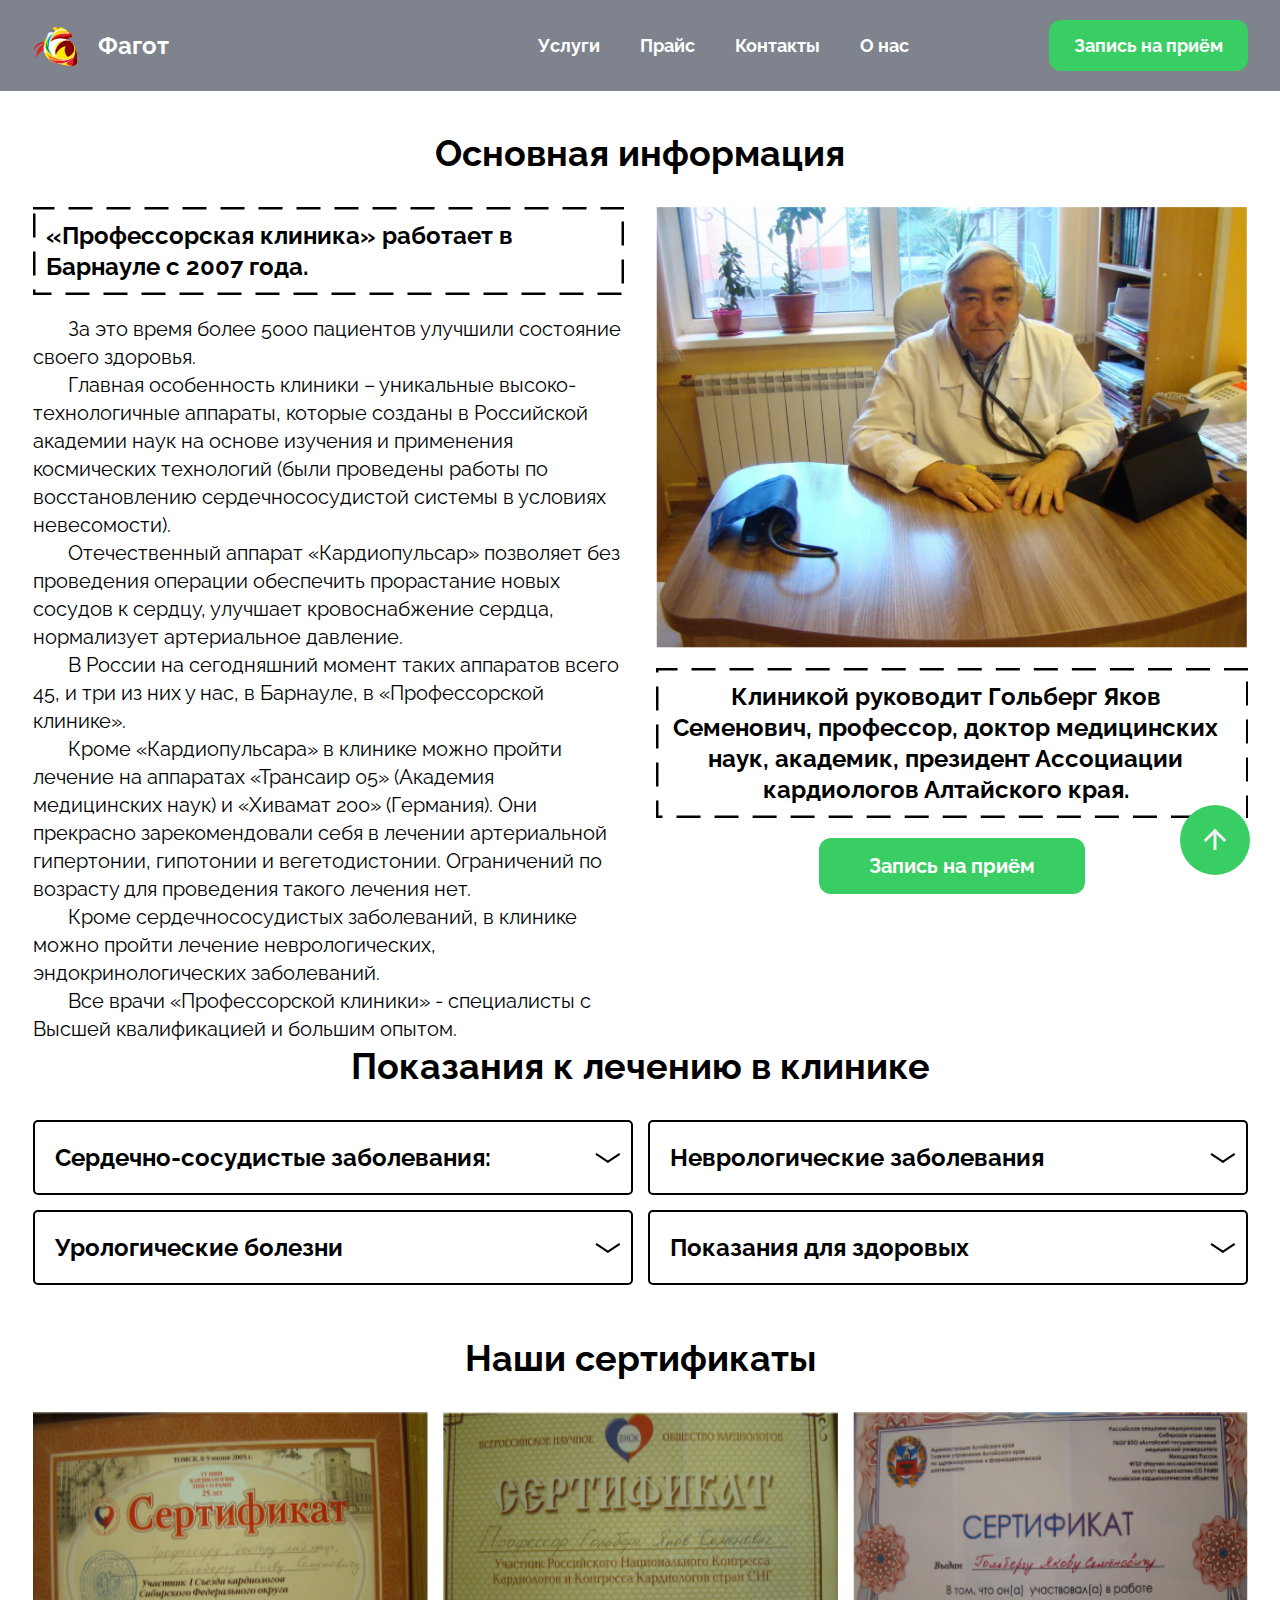
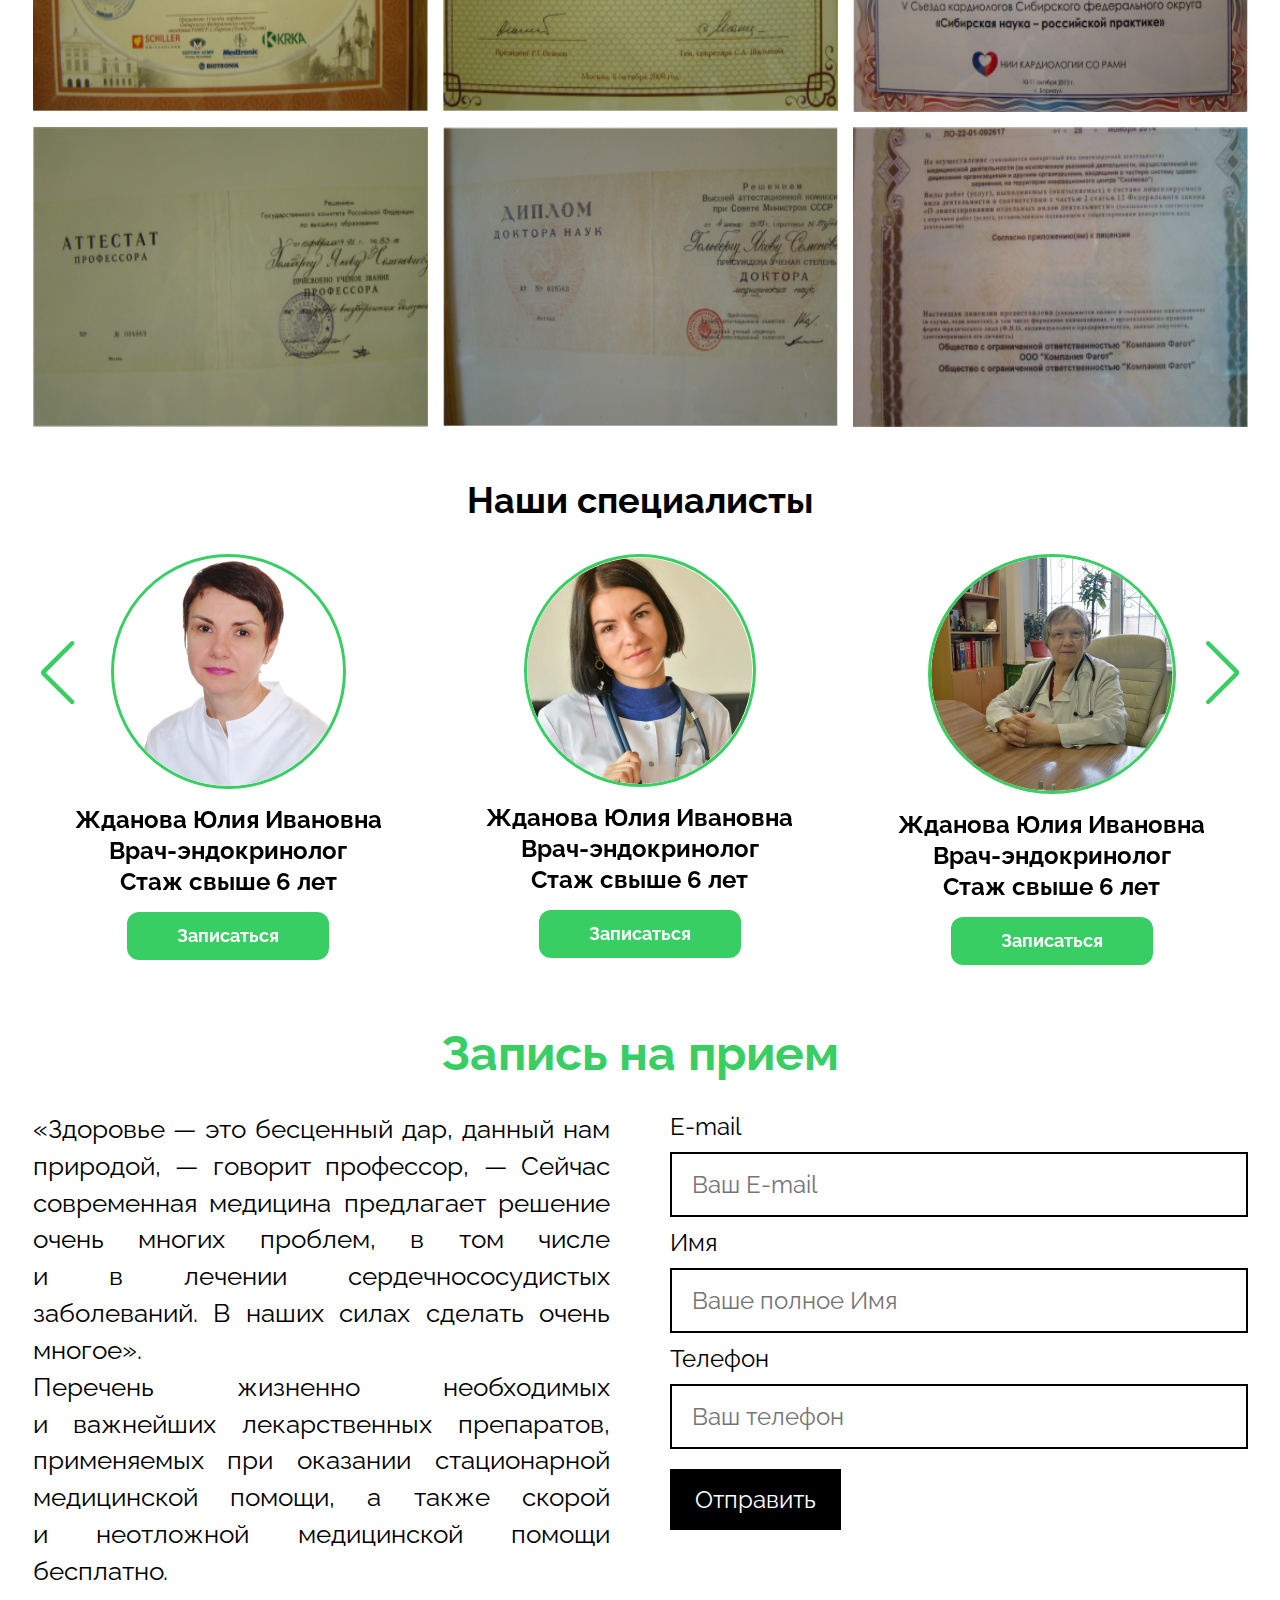
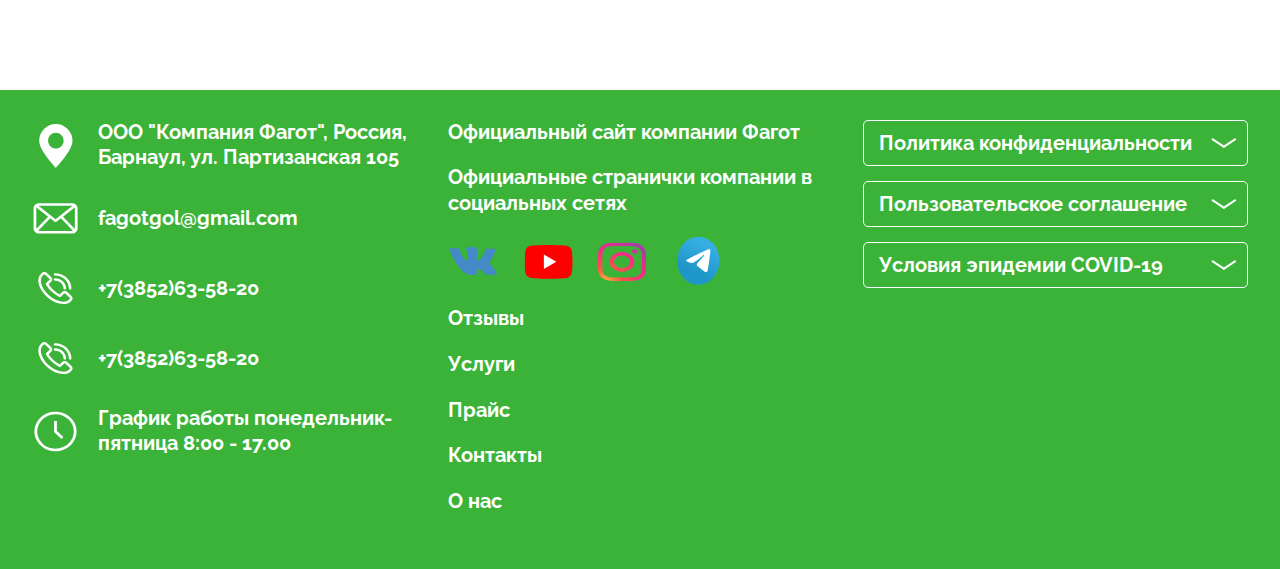
==== About.html @ 74ff4cf2 "Add files via upload" ====
<!DOCTYPE html>
<html lang="ru">

<head>
	<title>О нас</title>
	<meta charset="UTF-8">
	<meta name="format-detection" content="telephone=no">
	<!-- <style>body{opacity: 0;}</style> -->
	<link rel="stylesheet" href="css/style.min.css?_v=20220305203642">
	<link rel="stylesheet" href="css/style.min.css?_v=20220305203642">
	<link rel="shortcut icon" href="favicon.ico">

	<!-- <meta name="robots" content="noindex, nofollow"> -->
	<meta name="viewport" content="width=device-width, initial-scale=1.0">
</head>

<body>
	<!--  WRAPPER -->
	<div data-sticky class="wrapper">
		<!--   HEADER	 -->

		<header data-sticky-item class="header">
			<div class="header__container">
				<div class="header__menu menu">
					<!--  HEADER -->
					<div class="logo">
						<a href="index.html" class="header__logo"><img src="img/Logo.svg" alt="">
							<h3>Фагот</h3>
						</a>
					</div>

					<div class="menu__nav menu">
						<nav class="menu__body">
							<ul class="menu__list">
								<li class="menu__item"><a href="Services.html" class="menu__link">Услуги </a></li>
								<li class="menu__item"><a href="Price.html" class="menu__link">Прайс </a></li>
								<li class="menu__item"><a href="Contacts.html" class="menu__link">Контакты </a></li>
								<li class="menu__item"><a href="About.html" class="menu__link">О нас </a></li>
								<li class="social__icons">
									<div class="social__icon">
										<a href="#"> <img src="img/Footer/Social/vk.svg" alt=""> </a>
									</div>

									<div class="social__icon">
										<a href="#"> <img src="img/Footer/Social/Youtube.svg" alt=""> </a>
									</div>

									<div class="social__icon">
										<a href="#"> <img src="img/Footer/Social/Instagram.svg" alt=""></a>
									</div>

									<div class="social__icon">
										<a href="#"> <img src="img/Footer/Social/Telegram.svg" alt=""></a>
									</div>

								</li>
							</ul>
						</nav>
						<button data-da=".menu__list,767" type="submit" class="button button__header">Запись на приём</button>

						<!-- Icon burger -->
						<button type="button" class="menu__icon icon-menu"><span></span></button>
					</div>


				</div>


			</div>

		</header>
		<main class="page">
			<!-- ScrollBtn -->
			<a id="back-to-top" class="isShowBtn"></a>
			<div class="about">
				<div class="about__container">
					<div class="title__black">
						<h4>Основная информация</h4>
					</div>

					<div class="about__body">
						<div class="about__clinic">

							<div class="clinic__row">
								<div class="clinic__column">
									<div class="clinic__item">

										<div class="clinic__title">
											<h4>«Профессорская клиника» работает в Барнауле с 2007 года. </h4>
										</div>
										<div class="clinic__text">
											<p>
												За это время более 5000 пациентов улучшили состояние своего здоровья.
											</p>
											<p>Главная особенность клиники – уникальные высоко-технологичные аппараты, которые созданы в
												Российской
												академии наук на основе изучения и применения космических технологий (были проведены работы по
												восстановлению сердечнососудистой системы в условиях невесомости).
											</p>
											<p>Отечественный аппарат «Кардиопульсар» позволяет без проведения операции обеспечить прорастание
												новых
												сосудов к сердцу, улучшает кровоснабжение сердца, нормализует артериальное давление.
											</p>
											<p>В России на сегодняшний момент таких аппаратов всего 45, и три из них у нас, в Барнауле, в
												«Профессорской
												клинике».
											</p>
											<p>Кроме «Кардиопульсара» в клинике можно пройти лечение на аппаратах «Трансаир 05» (Академия
												медицинских
												наук) и «Хивамат 200» (Германия). Они прекрасно зарекомендовали себя в лечении артериальной
												гипертонии,
												гипотонии и вегетодистонии. Ограничений по возрасту для проведения такого лечения нет.

											</p>
											<p>Кроме сердечнососудистых заболеваний, в клинике можно пройти лечение неврологических,
												эндокринологических
												заболеваний.
											</p>
											<p>Все врачи «Профессорской клиники» - специалисты с Высшей квалификацией и большим опытом. </p>
										</div>
									</div>
								</div>

								<div class="clinic__column">
									<div class="clinic__item image">

										<div class="clinic__image">
											<img src="img/About/1.png" alt="">
										</div>

										<div class="clinic__title subtitle-image">
											<h4>Клиникой руководит Гольберг Яков Семенович, профессор,
												доктор медицинских наук, академик, президент Ассоциации кардиологов Алтайского края.</h4>
										</div>
										<a href="#" class="button button__clinic">Запись на приём</a>

									</div>
								</div>
							</div>

						</div>

						<div class="cardiopulse__spollers ">
							<div class="title__black">
								<h4>Показания к лечению в клинике </h4>
							</div>

							<div data-spollers data-one-spoller class="spollers">
								<!-- _spoller-active -->

								<div class="spollers__item">
									<button type="button" data-spoller class="spollers__title">Сердечно-сосудистые заболевания: </button>
									<div class="spollers__body _services">
										<ol>
											<li>Гипертоническая болезнь 1 и 2 стадий, 1 и 2 степени;</li>
											<li>Симптоматические артериальные гипертензии 1 и 2 степени;</li>
											<li>Гипотоническая болезнь;</li>
											<li>Ишемическая болезнь сердца:</li>

											<p>Стенокардия 1-2 функциональный класс;
											</p>

											<p>Постинфарктный кардиосклероз с сердечной недостаточностью не выше второго функционального
												класса;
											</p>
											<p>нарушение сердечного ритма – редкая экстрасистолия (10 в 1 или 30 в 1 час при суточном
												монетарировании
												ЭКГ);
											</p>
											<p>состояние после оперативного лечения (АКШ или стентирования);
											</p>
											<p>сочетание с артериальной гипертонией сахарным диабетом; </p>



											<li>Состояние после перенесенного инфаркта миокарда (через 6 – 8 месяцев после окончания острых
												явлений) пи
												сердечной недостаточности не выше 2 функционального класса.
											</li>
											<li>Хронические ревматические болезни сердца;</li>


											<li> Заболевания артерий и вен нижних конечностей (через 2 месяца после поверхностных и 4 месяца
												после
												глубоких)
											</li>

											<li> Метаболический синдром;
											</li>
											<li> Наличие факторов риска сердечно-сосудистых заболеваний;
											</li>

											<li>Наличие факторов риска сердечно-сосудистых заболеваний;
											</li>
											<li>Низкая фракция выброса;
											</li>
											<li>Вегетодистония по кардиальному типу; </li>
										</ol>
									</div>
								</div>

								<div class="spollers__item">
									<button type="button" data-spoller class="spollers__title ">Неврологические заболевания</button>
									<div class="spollers__body _services">
										<ol>
											<li>Сосудистая патология нервной системы:
											</li>
											<p> хроническая дисциркуляторная энцефалопатия с цефальгическими и вестибулопатическими
												проявлениями;
											</p>
											<p>состояние после перенесенных ишемических инсультов, преходящих нарушениях мозгового
												кровообращения – при
												условии самостоятельного передвижения после выписки из стационара;
											</p>
											<p>вегетососудистая дистония;
											</p>
											<li>Сахарный диабет второго типа, с явлениями полиневропатии, энцефалопатии, ангиопатии.
											</li>
											<li>Болезнь Паркинсона, дрожательно ригидная, дрожательная форма без выраженных
												интелектуально-мнеститечких
												нарушений;
											</li>

											<li>Остеохондроз позвоночника с нейрососудистыми синдромами, спондилогенные корешковые и
												вегетативные боли:
												пояснично-крестцовый радикулит, остеохондроз шейного и грудного отделов позвоночника;
											</li>
											<li>Послестрессовые состояния, депрессия, повышенная утомляемость, снижение работоспособности;
											</li>

											<li>Головные боли различного происхождения;</li>
										</ol>
									</div>
								</div>

								<div class="spollers__item">
									<button type="button" data-spoller class="spollers__title ">Урологические болезни</button>
									<div class="spollers__body _services">
										<p>Снижение мужской потенции</p>
									</div>
								</div>

								<div class="spollers__item">
									<button type="button" data-spoller class="spollers__title "> Показания для здоровых</button>
									<div class="spollers__body _services">
										<ol>
											<li>Профилактика сердечно-сосудистых заболеваний;</li>
											<li>Профилактика сердечно-сосудистых заболеваний;</li>
											<li>Для увеличения мышечной массы;</li>
											<li> Для восстановления работоспособности у лиц тяжелого физического и умственного труда</li>
											<li> Для быстрейшего восстановления после длительных тренировок спортсменов;</li>
											<li> Для подготовки спортсменов к ответственным Российским и Международным соревнованиям</li>
										</ol>
									</div>
								</div>
							</div>
						</div>

						<div class="about__certificate">
							<div class="title__black">
								<h4>Наши сертификаты</h4>
							</div>
							<div data-gallery class="gallery-block">
								<a href="img/About/Licence/1.png" class="gallery-block__item">
									<img src="img/About/Licence/1.png" alt="">
								</a>
								<a href="img/About/Licence/2.png" class="gallery-block__item">
									<img src="img/About/Licence/2.png" alt="">
								</a>

								<a href="img/About/Licence/3.png" class="gallery-block__item">
									<img src="img/About/Licence/3.png" alt="">
								</a>

								<a href="img/About/Licence/4.png" class="gallery-block__item">
									<img src="img/About/Licence/4.png" alt="">
								</a>
								<a href="img/About/Licence/5.png" class="gallery-block__item">
									<img src="img/About/Licence/5.png" alt="">
								</a>
								<a href="img/About/Licence/6.png" class="gallery-block__item">
									<img src="img/About/Licence/6.png" alt="">
								</a>
							</div>
						</div>

						<div class="about__employers">
							<div class="title__black">
								<h4>Наши специалисты</h4>
							</div>


							<!-- Оболочка слайдера -->
							<div class="about__slider swiper-about">

								<!-- Двигающееся часть слайдера -->
								<div class="about__wrapper swiper-wrapper ">

									<!-- Слайд -->
									<div class="about-slider__slide swiper-slide">
										<div class="about-slider__body">

											<a href="Doctor.html">
												<div class="about-slider__image">
													<img src="img/About/employees/1.png" alt="Картинка">
												</div>

												<div class="about-slider__title">
													<h4>Жданова Юлия Ивановна</h4>
												</div>

												<div class="about-slider__text ">
													<p>Врач-эндокринолог </p>
													<p>Стаж свыше 6 лет</p>
												</div>
											</a>



											<a href="#" class="button button__slider">Записаться</a>
										</div>

									</div>

									<div class="about-slider__slide swiper-slide">
										<div class="about-slider__body">

											<a href="Doctor.html">
												<div class="about-slider__image">
													<img src="img/About/employees/2.png" alt="Картинка">
												</div>

												<div class="about-slider__title">
													<h4>Жданова Юлия Ивановна</h4>
												</div>

												<div class="about-slider__text ">
													<p>Врач-эндокринолог </p>
													<p>Стаж свыше 6 лет</p>
												</div>
											</a>



											<a href="#" class="button button__slider">Записаться</a>
										</div>

									</div>

									<div class="about-slider__slide swiper-slide">
										<div class="about-slider__body">

											<a href="Doctor.html">
												<div class="about-slider__image">
													<img src="img/About/employees/3.png" alt="Картинка">
												</div>

												<div class="about-slider__title">
													<h4>Жданова Юлия Ивановна</h4>
												</div>

												<div class="about-slider__text ">
													<p>Врач-эндокринолог </p>
													<p>Стаж свыше 6 лет</p>
												</div>
											</a>



											<a href="#" class="button button__slider">Записаться</a>
										</div>

									</div>


								</div>
								<div class="swiper-pagination"></div>

								<button type="button" class="swiper-button-prev"></button>
								<button type="button" class="swiper-button-next"></button>


							</div>

						</div>


					</div>
				</div>
			</div>


			<div class="form">
				<div class="form__container">
					<div class="form__title title">
						<h3>Запись на прием</h3>
					</div>

					<div class="form__body">
						<div class="form__row">

							<div class="form__column">
								<div class="form__text">
									<p>&laquo;Здоровье&nbsp;&mdash; это бесценный дар, данный нам природой,&nbsp;&mdash; говорит
										профессор,&nbsp;&mdash; Сейчас современная медицина предлагает решение очень многих проблем, в&nbsp;том
										числе
										и&nbsp;в&nbsp;лечении сердечнососудистых заболеваний. В&nbsp;наших силах сделать очень многое&raquo;.
									<p> Перечень жизненно необходимых и&nbsp;важнейших лекарственных препаратов, применяемых при оказании
										стационарной
										медицинской помощи, а&nbsp;также скорой и&nbsp;неотложной медицинской помощи бесплатно.</p>
									</p>
								</div>
							</div>

							<div class="form__column">
								<form action="" method="POST" class="form__content">
									<div class="form__line">
										<label for="inp" class="form__label">E-mail</label>
										<input autocomplete="off" type="text" name="form[]" data-required="email" data-error="Неправильный E-mail" placeholder="Ваш E-mail" class="input">
									</div>

									<div class="form__line">
										<label for="inp" class="form__label">Имя</label>
										<input autocomplete="off" type="text" name="form[]" data-required="email" data-error="Неправильный E-mail" placeholder="Ваше полное Имя" class="input">
									</div>

									<div class="form__line">
										<label for="inp" class="form__label">Телефон</label>
										<input autocomplete="off" type="text" name="form[]" data-required="email" data-error="Неправильный E-mail" placeholder="Ваш телефон" class="input">
									</div>

									<button type="submit" class="form__button">Отправить</button>
								</form>
							</div>

						</div>





					</div>
				</div>
			</div>
		</main>
		<footer class="footer">
			<div class="footer__container">
				<div class="footer__row">

					<div class="footer__column">
						<ul class="footer__contacts">
							<li class="footer__item">
								<div class="item__img">
									<img src="img/Footer/Contacts/Marker.svg" alt="">
								</div>
								<div class="footer__text">
									<p>
										ООО "Компания Фагот", Россия, Барнаул, ул. Партизанская 105
									</p>
								</div>

							</li>

							<li class="footer__item">

								<div class="item__img">
									<img src="img/Footer/Contacts/Email.svg" alt="">
								</div>

								<div class="footer__text">
									<p>

										<a class="link" href=""> fagotgol@gmail.com </a>
									</p>
								</div>

							</li>

							<li class="footer__item">

								<div class="item__img">
									<img src="img/Footer/Contacts/Phone.svg" alt="">
								</div>

								<div class="footer__text">
									<p>
										<a class="link" href=""> +7(3852)63-58-20</a>

									</p>
								</div>

							</li>
							<li class="footer__item">

								<div class="item__img">
									<img src="img/Footer/Contacts/Phone.svg" alt="">
								</div>

								<div class="footer__text">
									<p>
										<a class="link" href=""> +7(3852)63-58-20</a>

									</p>
								</div>

							</li>

							<li class="footer__item">

								<div class="item__img">
									<img src="img/Footer/Contacts/Clock.svg" alt="">
								</div>

								<div class="footer__text">
									<p>
										График работы
										понедельник-пятница
										8:00 - 17.00
									</p>
								</div>

							</li>


						</ul>
					</div>

					<div class="footer__column">
						<ul class="footer__social">
							<li>
								<p></p>
								Официальный сайт компании Фагот
							</li>

							<li>
								Официальные странички
								компании в социальных сетях
							</li>

							<li class="social__icons">
								<div class="social__icon">
									<a href="#"> <img src="img/Footer/Social/vk.svg" alt=""> </a>
								</div>

								<div class="social__icon">
									<a href="#"> <img src="img/Footer/Social/Youtube.svg" alt=""> </a>
								</div>

								<div class="social__icon">
									<a href="#"> <img src="img/Footer/Social/Instagram.svg" alt=""></a>
								</div>

								<div class="social__icon">
									<a href="#"> <img src="img/Footer/Social/Telegram.svg" alt=""></a>
								</div>

							</li>


							<li><a class="link" href="https://prodoctorov.ru/barnaul/lpu/24762-fagot/otzivi/#tab-content"> Отзывы </a>
							</li>
							<li>
								<a class="link" href=" #">Услуги</a>
							</li>
							<li>
								<a class="link" href=" #">Прайс</a>
							</li>



							<li>
								<a class="link" href=" #">Контакты</a>
							</li>
							<li>
								<a class="link" href=" #">О нас</a>
							</li>


						</ul>

					</div>

					<div class="footer__column">

						<div data-one-spoller data-spollers class="spollers">
							<div class="spollers__item">
								<button type="button" data-spoller class="spollers__title"> Политика конфиденциальности</button>
								<div class="spollers__body">Настоящая Политика конфиденциальности является составной частью
									Пользовательского
									соглашения Сайта и действует в отношении всей информации, в том числе персональных данных Пользователя,
									получаемых Администрацией Сайта в процессе работы Пользователя с Сайтом, исполнения Пользовательского
									соглашения
									и соглашений между Администрацией сайта и Пользователем.</div>
							</div>

							<div class="spollers__item">
								<button type="button" data-spoller class="spollers__title"> Пользовательское соглашение</button>
								<div class="spollers__body">
									Настоящее пользовательское соглашение (далее - «Соглашение») регулирует порядок работы настоящего сайта (далее -
									«Сайт»), определяет условия использования материалов и сервисов Сайта. Администратор Сайта указывает информацию о
									себе, а также, контактные данные для обратной связи на Сайте. Настоящее Соглашение является публичной офертой в
									соответствии с действующим законодательством Российской Федерации. Совершение конклюдентных действий физическими,
									либо юридическими лицами (далее - «Пользователь»), направленных на использование Сайта считается безусловным
									принятием (акцептом) данного Соглашения. Настоящим Пользователь подтверждает, что акцепт Соглашения равносилен
									подписанию и заключению Соглашения на условиях, изложенных в настоящем Соглашении.
									Условия использования сайта
									Использование любых материалов и сервисов Сайта регулируется нормами действующего законодательства Российской
									Федерации. Материалы и сервисы Сайта предназначены исключительно для использования в законных целях.
									Пользователь вправе по своему усмотрению знакомиться с материалами сайта и сервисами Сайта, заказывать и
									приобретать товары и/или услуги предлагаемые на Сайте.
									Пользователь соглашается использовать Сайт, не нарушая имущественных и/или неимущественных прав третьих лиц, а
									равно запретов и ограничений, установле­­­­­­­­­­нных применимым правом, включая без ограничения: авторские и
									смежные права, права на товарные знаки, знаки обслуживания и наименования мест происхождения товаров, права на
									промышленные образцы, права использовать изображения людей, а также любых действий, которые приводят или могут
									привести к нарушению нормальной работы Сайта и сервисов Сайта, в частности используя программы для вмешательства
									или попытки вмешательства в процесс нормального функционирования Сайта.
									Использование материалов Сайта без согласия правообладателя не допускается. Для правомерного использования
									материалов Сайта необходимо согласие Администратора сайта или правообладателя материалов.
									При наличии технической возможности Пользователь вправе оставлять комментарии и иные записи на Сайте. Пользователь
									гарантирует, что комментарии или иные записи не нарушают применимого законодательства, не содержат материалов
									незаконного, непристойного, клеветнического, дискредитирующего, угрожающего, порнографического, враждебного
									характера, а также содержащих домогательства и признаки расовой или этнической дискриминации, призывающих к
									совершению действий, которые могут быть квалифицированы как уголовные преступления, равно как и считаться
									недопустимыми по иным причинам, материалов, пропагандирующих культ насилия и жестокости, материалов, содержащих
									нецензурную брань. Администрация Сайта не обязуется проводить предварительную модерацию материалов и записей на
									Сайте Пользователями. За комментариии записи на Сайте оставленные Пользователем, Пользователь несет ответственность
									самостоятельно и в полном объеме.
									Администратор Сайта не несет ответственности за посещение и использование Пользователем внешних ресурсов, ссылки на
									которые могут содержаться на Сайте, Пользователь переходит по ссылкам содержащимся на Сайте на внешние ресурсы, по
									своему усмотрению на свой страх и риск.
									Пользователь согласен с тем, что Администрация Сайта не несет ответственности перед Пользователем в связи с любыми
									возможными или возникшими потерями или убытками, связанными с любым содержанием Сайта, товарами или услугами,
									доступными на Сайте или полученными через внешние сайты или ресурсы, либо иные контакты Пользователя, в которые он
									вступил, используя размещенную на Сайте информацию или ссылки навнешние ресурсы.
									Предоставление в любой форме (регистрация на Сайте, осуществление заказов, подписка на рекламныерассылки итд.)
									своих персональных данных Администрации сайта, Пользователь выражает согласие на обработку персональных данных
									Администрацией сайта в соответствии с Федеральным законом “О персональных данных” от 27.07.2006№152-ФЗ. Обработка
									персональных данных Пользователя регулируется действующим законодательством Российской Федерации и Политикой
									конфиденциальности Сайта.
									Администратор Сайта вправе в любое время в одностороннем порядке, без каких либо уведомлений Пользователя, изменять
									содержимое Сайта, а также изменять условия настоящего Соглашения. Такие изменения вступают в силу с момента
									размещения новой версии Соглашения на данной странице. Актуальная версия Соглашения всегда расположена на данной
									странице. Для избежания споров по поводу изменения Соглашения Администратор Сайта рекомендует периодически
									ознакамливаться с содержимым Соглашения расположенного на данной странице. При несогласии Пользователя с внесенными
									изменениями он обязан отказаться от использования Сайта.
									Администратор Сайта вправе в одностороннем порядке ограничивать доступ Пользователя на Сайт, если будет обоснованно
									считать, что Пользователь ведет неправомерную деятельность. Кроме того, администратор вправе удалять материалы
									Пользователей по требованию уполномоченных органов государственной власти или заинтересованных лиц в случае, если
									данные материалы нарушают применимое законодательство или права третьих лиц.
									Администратор Сайта и Пользователь несут ответственность за неисполнение или ненадлежащее исполнение своих
									обязательств в соответствии с Соглашением и действующим законодательством Российской Федерации. Администратор Сайта
									не несет ответственность за технические перебои в работе Сайта, вместе с тем Администратор Сайта обязуется
									принимать все разумные меры для предотвращения таких перебоев.
									Все возможные споры, вытекающие из настоящего Соглашения или связанные с ним, подлежат разрешению в соответствии с
									действующим законодательством Российской Федерации.
									Все данные, размещенные или размещаемые на настоящем Сайте, находятся на оборудовании находящемся на территории
									Российской Федерации.
									Администратор вправе прекращать работу Сайта, а равно частично или полностью прекращать доступ к сайту до
									завершения необходимого технического обслуживания и (или) модернизации Сайта.
									Совершая действия по принятию настоящего Соглашения (оферты), Пользователь гарантирует, что ознакомлен,
									соглашается, полностью и безоговорочно принимает все условия Соглашения в целом, обязуется их соблюдать.
								</div>
							</div>

							<div class="spollers__item">
								<button type="button" data-spoller class="spollers__title"> Условия эпидемии COVID-19 </button>
								<div class="spollers__body">С учетом внесенных изменений в Указ губернатора Алтайского края от 31.03.2020
									‹‹Об
									отдельных мерах по предупреждению завоза и распространения новой короновирусной инфекции COVID-19›› (от
									06.04.2020 №50) ООО “ Компания Фагот“ , Профессорская клиника Гольберга Я.С. возобновляет работу с
									30.04.2020г.
									Профессорская клиника Гольберга Я.С., НЕ ПРИНИМАЕТ при:
									- Температуре тела выше 37 °С.
									- Наличии признаков ОРВИ.
									- При сроке менее 14 дней, после прибытия из-за границы, городов, районов установленных на карантин.
									- Если менее 14 дней был в контакте с больным COVID-19.
									Полный текст приказа размещен на официальном сайте Правительства Алтайского края
									-https://www.altairegion22.ru/upload/iblock/968/44_UG_31.03.2020.pdf
									Прием ведётся только по предварительной записи,
									во избежание одномоментного скопления большого количества людей в вестибюле и коридорах клиники. С этой же
									целью
									просим вас, по возможности, ограничить количество сопровождающих лиц. На входе всем пациентам проводится
									термометрия.
									В клинике предприняты все необходимые меры для профилактики распространения инфекции.
									Очень просим вас, при наличии возможности, посещать клинику в индивидуальных средствах защиты (лицевой
									маске) .
									Мы готовы принять пациентов с заболеваниями и состояниями, при которых отсрочка оказания медицинской
									помощи на
									определенное время, может повлечь за собой ухудшение состояния, угрозу жизни, здоровью, включая острые
									заболевания, обострение хронических заболеваний.</div>
							</div>
						</div>

					</div>

				</div>
			</div>

		</footer>

	</div>
	<!-- 
<div id="popup" aria-hidden="true" class="popup">
	<div class="popup__wrapper">
		<div class="popup__content">
			<button data-close type="button" class="popup__close">Закрыть</button>
			<div class="popup__text">
			</div>
		</div>
	</div>
</div>
 -->

	<script src="js/app.min.js?_v=20220305203642"></script>


</body>


</html>
---- css/style.min.css ----
@charset "UTF-8";@import url(https://fonts.googleapis.com/css?family=Raleway:regular,700,900&display=swap);@font-face{font-family:icons;font-display:swap;src:url(../fonts/icons.woff2) format("woff2"),url(../fonts/icons.woff) format("woff");font-weight:400;font-style:normal}[class*=_icon-]:before{font-family:icons;font-style:normal;font-weight:400;font-variant:normal;text-transform:none;line-height:1;-webkit-font-smoothing:antialiased;-moz-osx-font-smoothing:grayscale}._icon-Monitor:before{content:"\e900";color:#39ce63}._icon-Heart:before{content:"\e901";color:#39ce63}._icon-Squares:before{content:"\e902"}._icon-Doctor:before{content:"\e903";color:#39ce63}._icon-Hand:before{content:"\e904";color:#39ce63}._icon-Clock:before{content:"\e905"}._icon-Car:before{content:"\e906"}._icon-Phone:before{content:"\e907"}._icon-Marker:before{content:"\e908"}._icon-vk .path1:before{content:"\e909";color:#fff}._icon-vk .path2:before{content:"\e90a";margin-left:-1.0322265625em;color:#4489c8}._icon-Instagram:before{content:"\e90b"}._icon-Parking:before{content:"\e937"}._icon-Telegram .path1:before{content:"\e938";color:#000}._icon-Telegram .path2:before{content:"\e939";margin-left:-.884765625em;color:#fff}._icon-E-mail:before{content:"\e93a"}._icon-youtube .path1:before{content:"\e93b";color:red}._icon-youtube .path2:before{content:"\e93c";margin-left:-1em;color:#fff}*{padding:0;margin:0;border:0}*,:after,:before{-webkit-box-sizing:border-box;box-sizing:border-box}body,html{height:100%;min-width:320px}body{color:#000;line-height:1;font-family:Raleway;font-size:1.125rem;-ms-text-size-adjust:100%;-moz-text-size-adjust:100%;-webkit-text-size-adjust:100%;-webkit-font-smoothing:antialiased;-moz-osx-font-smoothing:grayscale}button,input,textarea{font-family:Raleway;font-size:inherit}button{cursor:pointer;color:inherit;background-color:inherit}a{color:inherit}a:link,a:visited{text-decoration:none}a:hover{text-decoration:none}ul li{list-style:none}img{vertical-align:top}h1,h2,h3,h4,h5,h6{font-weight:inherit;font-size:inherit}.lock body{overflow:hidden;-ms-touch-action:none;touch-action:none}.wrapper{min-height:100%;overflow:hidden;display:-webkit-box;display:-ms-flexbox;display:flex;-webkit-box-orient:vertical;-webkit-box-direction:normal;-ms-flex-direction:column;flex-direction:column}.wrapper>main{-webkit-box-flex:1;-ms-flex:1 1 auto;flex:1 1 auto}.wrapper>*{min-width:0}[class*=__container]{max-width:75.9375rem;-webkit-box-sizing:content-box;box-sizing:content-box;margin:0 auto;padding:0 1.25rem}.form__label{display:inline-block;line-height:1.2916666667;margin-bottom:.625rem}.form__button{display:-webkit-inline-box;display:-ms-inline-flexbox;display:inline-flex;padding:15px 25px;background:#000;color:#fff;-webkit-transition:all .2s ease-in-out 0s;-o-transition:all .2s ease-in-out 0s;transition:all .2s ease-in-out 0s;line-height:1.2916666667}.form__button:hover{background:#39ce63;color:#fff}.button{display:-webkit-inline-box;display:-ms-inline-flexbox;display:inline-flex;padding:15px 25px;color:#fff;background:#39ce63;font-weight:700;border-radius:12px;-webkit-transition:all .3s ease 0s;-o-transition:all .3s ease 0s;transition:all .3s ease 0s}.button._fw{width:100%}input[type=email],input[type=tel],input[type=text],textarea{-webkit-appearance:none;-moz-appearance:none;appearance:none}.input{border-radius:0!important;width:100%;display:block;padding:0 20px;height:65px;border:2px solid #000;line-height:1.2916666667}textarea.input{resize:none;padding:0 0}.spollers{display:-ms-grid;display:grid;gap:15px}.spollers__title{width:100%;cursor:default;text-align:left;border:1px solid #fff;padding:.625rem .9375rem;border-radius:.3125rem;position:relative}._spoller-init .spollers__title{cursor:pointer}._spoller-init .spollers__title::after,._spoller-init .spollers__title::before{content:"";position:absolute;right:10px;top:50%;background-color:#fff;height:2px;width:15px;-webkit-transition:-webkit-transform .5s ease 0s;transition:-webkit-transform .5s ease 0s;-o-transition:transform .5s ease 0s;transition:transform .5s ease 0s;transition:transform .5s ease 0s,-webkit-transform .5s ease 0s}._spoller-init .spollers__title::before{-webkit-transform:translate(-75%,-50%) rotate(34deg);-ms-transform:translate(-75%,-50%) rotate(34deg);transform:translate(-75%,-50%) rotate(34deg)}._spoller-init .spollers__title::after{-webkit-transform:translate(0,-50%) rotate(-34deg);-ms-transform:translate(0,-50%) rotate(-34deg);transform:translate(0,-50%) rotate(-34deg)}._spoller-init .spollers__title._spoller-active::before{-webkit-transform:translateX(-75%) rotate(-34deg);-ms-transform:translateX(-75%) rotate(-34deg);transform:translateX(-75%) rotate(-34deg)}._spoller-init .spollers__title._spoller-active::after{-webkit-transform:rotate(34deg);-ms-transform:rotate(34deg);transform:rotate(34deg)}.spollers__body{padding:1.25rem;border-radius:.3125rem;border:1px solid #eee;width:100%}#map{background:url(../img/icons/loading.gif) center/50px no-repeat}[data-showmore-button]{margin-top:15px;color:#fff;background:#39ce63;padding:15px 25px;border-radius:15px;line-height:1.3;font-weight:700}[data-showmore-button]:hover{background:#000}[data-showmore-button] span:last-child{display:none}._showmore-active [data-showmore-button] span{display:none}._showmore-active [data-showmore-button] span:last-child{display:block}[data-fullscreen]{min-height:100vh}.touch [data-fullscreen]{min-height:calc(var(--vh,1vh) * 100)}[data-sticky]{position:relative}[class*=-ibg]{position:relative}[class*=-ibg] img{position:absolute;width:100%;height:100%;top:0;left:0;-o-object-fit:cover;object-fit:cover}[class*=-ibg_contain] img{-o-object-fit:contain;object-fit:contain}.item__video{position:relative;overflow:hidden;height:0;padding-bottom:33.25%;-o-object-fit:cover;object-fit:cover}.item__video embed,.item__video iframe,.item__video object,.item__video video{position:absolute;top:0;left:0;width:100%;height:100%}.title{color:#39ce63;line-height:1.1666666667;font-weight:700;text-align:center}.title__black{font-weight:700;text-align:center;line-height:1.3055555556}.item__icon{font-size:3.4375rem}.header{position:absolute;width:100%;left:0;top:0;z-index:50;min-height:60px;background:#7f838d}.header__container{padding:20px 10px}.header__menu{display:-webkit-box;display:-ms-flexbox;display:flex;-webkit-box-align:center;-ms-flex-align:center;align-items:center}.header__logo{display:-webkit-box;display:-ms-flexbox;display:flex;-webkit-box-align:center;-ms-flex-align:center;align-items:center;font-weight:700;font-size:1.5rem;width:45px;height:40px;line-height:1.2916666667;color:#fff;cursor:default}.header__logo img{margin-right:1.25rem}.header__logo h3,.header__logo img{cursor:pointer}.menu__nav{display:-webkit-box;display:-ms-flexbox;display:flex;-webkit-box-align:center;-ms-flex-align:center;align-items:center;-webkit-box-flex:0;-ms-flex:0 1 auto;flex:0 1 auto}.menu__body{display:-webkit-box;display:-ms-flexbox;display:flex}.menu .social__icons{display:none}.menu .social__icon img{width:50px;height:50px}.menu .social__icon:not(:last-child){margin-right:15px}.menu__link{position:relative;font-weight:700;font-size:1.125rem;line-height:1.2777777778;color:#fff;display:inline-block}.menu__link:after{content:"";position:absolute;bottom:-8px;left:0;right:0;width:100%;height:3px;-webkit-transform:scaleX(0);-ms-transform:scaleX(0);transform:scaleX(0);background-color:#39ce63;-webkit-transition:-webkit-transform .3s;transition:-webkit-transform .3s;-o-transition:transform .3s;transition:transform .3s;transition:transform .3s,-webkit-transform .3s}.menu__link:hover:after{-webkit-transform:scaleX(1);-ms-transform:scaleX(1);transform:scaleX(1)}.logo{-webkit-box-flex:1;-ms-flex:1 1 160px;flex:1 1 160px}.button__header{-webkit-transition:all .4s ease-out;-o-transition:all .4s ease-out;transition:all .4s ease-out}.button__header:hover{background:#000}.icon-menu{display:none}.footer{padding:30px 0;background:#3bb338}.footer__row{display:-webkit-box;display:-ms-flexbox;display:flex;margin:0 -15px;-ms-flex-wrap:wrap;flex-wrap:wrap}.footer .link{cursor:pointer;position:relative}.footer .link:after{content:"";position:absolute;bottom:-8px;left:0;right:0;width:100%;height:3px;-webkit-transform:scaleX(0);-ms-transform:scaleX(0);transform:scaleX(0);background-color:#fff;-webkit-transition:-webkit-transform .3s;transition:-webkit-transform .3s;-o-transition:transform .3s;transition:transform .3s;transition:transform .3s,-webkit-transform .3s}.footer .link:hover:after{-webkit-transform:scaleX(1);-ms-transform:scaleX(1);transform:scaleX(1)}.footer__column{-webkit-box-flex:1;-ms-flex:1 1 33.3%;flex:1 1 33.3%;padding:0 15px;color:#fff;line-height:1.2777777778;font-weight:700}.footer__column:not(:last-child){margin-bottom:25px}.footer__item{display:-webkit-box;display:-ms-flexbox;display:flex;position:relative;-webkit-box-align:center;-ms-flex-align:center;align-items:center}.footer__item:not(:last-child){margin-bottom:25px}.footer .item__img{padding-right:20px}.footer .item__img img{width:45px;height:45px}.footer__social li:not(:last-child){margin-bottom:20px}.footer .social__icons{display:-webkit-box;display:-ms-flexbox;display:flex;-webkit-box-align:center;-ms-flex-align:center;align-items:center}.footer .social__icon{cursor:pointer}.footer .social__icon img{width:50px;height:50px}.footer .social__icon:not(:last-child){margin-right:25px}.spollers__title{font-weight:700}#back-to-top{position:fixed;right:30px;bottom:25px;width:70px;height:70px;border:transparent;border-radius:50%;background:#39ce63;cursor:pointer;z-index:50}#back-to-top::after,#back-to-top:before{content:"";position:absolute;top:50%;left:50%;-webkit-transform:translate(-50%,-50%);-ms-transform:translate(-50%,-50%);transform:translate(-50%,-50%)}#back-to-top:before{width:3px;height:20px;border-top-left-radius:3px;border-top-right-radius:3px;background:#f5f0f6}#back-to-top:after{width:16px;height:16px;-webkit-transform:translate(-50%,-50%) rotate(45deg);-ms-transform:translate(-50%,-50%) rotate(45deg);transform:translate(-50%,-50%) rotate(45deg);border-top:3px solid #f5f0f6;border-left:3px solid #f5f0f6}.isShowBtn{opacity:1;-webkit-transition:.5s ease-in-out;-o-transition:.5s ease-in-out;transition:.5s ease-in-out}.isShowBtn__hide{opacity:0}.fullscreen{display:-webkit-box;display:-ms-flexbox;display:flex;-webkit-box-align:center;-ms-flex-align:center;align-items:center}.fullscreen__one{position:relative}.fullscreen__body{position:relative;max-width:100%;margin:0 auto;text-align:center;z-index:1}.fullscreen__title{font-size:4.5rem;line-height:1.2916666667;color:#fff}.fullscreen__image{position:absolute;width:100%;height:100%;top:0;left:0}.fullscreen__image img{-o-object-position:left;object-position:left}.arrow-down{position:absolute;cursor:pointer;display:-webkit-box;display:-ms-flexbox;display:flex;top:108%;left:50%;-webkit-transform:translate(-50%,-50%);-ms-transform:translate(-50%,-50%);transform:translate(-50%,-50%)}.arrow-down img{padding:10px;width:90px;height:90px}.Services__row{display:-webkit-box;display:-ms-flexbox;display:flex;-ms-flex-wrap:wrap;flex-wrap:wrap}.Services__column{-webkit-box-flex:1;-ms-flex:1 1 100%;flex:1 1 100%;margin-bottom:3.75rem}.Services__item{display:-webkit-box;display:-ms-flexbox;display:flex;-webkit-box-align:center;-ms-flex-align:center;align-items:center}.Services__item:not(:last-child){margin-bottom:2.1875rem}.Services .item__row{display:-webkit-box;display:-ms-flexbox;display:flex;-webkit-box-align:start;-ms-flex-align:start;align-items:flex-start}.Services .item__content{-webkit-box-flex:0;-ms-flex:0 1 auto;flex:0 1 auto}.Services .item__text{line-height:1.3333333333}.Services .item__title{line-height:1.3076923077;font-weight:700;margin-bottom:.625rem}.swiper-slide{-ms-flex-negative:0;flex-shrink:0}.image-slider{position:relative}.image-slider__slide{position:relative;max-height:43.75rem}.image-slider__image{position:absolute;width:100%;height:100%;top:0;left:0;text-align:center}.image-slider__image img{position:absolute;width:100%;height:100%;top:0;left:0;-o-object-fit:cover;object-fit:cover;-o-object-position:center;object-position:center;z-index:0}.image-slider__description{padding:35px;background:#303740;opacity:.8;text-align:center;z-index:1}.image-slider__description .button__slider{line-height:1.2916666667;cursor:pointer}.image-slider__content{color:#fff;margin-bottom:1.25rem}.image-slider__title{line-height:1.3055555556;margin-bottom:.9375rem}.image-slider__text{text-align:justify;line-height:1.3}.image-slider__text li:not(:last-child){margin-bottom:5px}.therapy{position:relative}.therapy__item:not(:last-child){margin-bottom:1.875rem}.item{position:relative}.item__content{-webkit-box-flex:0;-ms-flex:0 1 540px;flex:0 1 540px;text-align:left}.item__content-title{line-height:1.3157894737;font-weight:700;margin-bottom:.625rem}.item__content-text{font-size:1.5rem;font-weight:400;line-height:1.2916666667}.Reviews{position:relative}.Reviews__slider{position:relative;overflow:hidden}.Reviews .swiper-button-next,.Reviews .swiper-button-prev{top:40%}.Reviews .swiper-button-next,.Reviews .swiper-rtl .swiper-button-prev{right:5px}.Reviews .swiper-button-prev,.Reviews .swiper-rtl .swiper-button-next{left:5px}.Reviews-slider{position:relative;display:-webkit-box;display:-ms-flexbox;display:flex;margin:0 auto}.Reviews-slider__slide{position:relative;border:2px solid #39ce63;border-top-left-radius:40px;border-bottom-right-radius:40px}.Reviews-slider__title{line-height:1.55;font-weight:700}.Reviews-slider__title .wrapper__span{display:inline-block;position:relative}.Reviews-slider__title span{display:inline-block;background:#39ce63;color:#fff;text-align:center;border-radius:50%;position:absolute;-webkit-transform:translateY(30%);-ms-transform:translateY(30%);transform:translateY(30%)}.Reviews-slider__title .number{position:relative;top:-.3em;padding:2px 10px;width:40px}.Reviews-slide{display:-webkit-box;display:-ms-flexbox;display:flex;overflow:hidden}.text{-webkit-box-flex:1;-ms-flex:1 1 auto;flex:1 1 auto;line-height:1.3888888889}.text .Green{cursor:pointer;color:#3bb338;font-weight:700;-webkit-transition:all .3s ease 0s;-o-transition:all .3s ease 0s;transition:all .3s ease 0s}.text .Green:hover{color:#000}.form{font-family:Raleway}.form__content{-webkit-box-flex:1;-ms-flex:1 0 auto;flex:1 0 auto}.form__row{margin:0 -1.875rem}.form__column{-webkit-box-flex:1;-ms-flex:1 1 50%;flex:1 1 50%;padding:0 1.875rem}.form__column:not(:last-child){margin-bottom:20px}.form__text{-webkit-box-flex:0;-ms-flex:0 1 500px;flex:0 1 500px;font-family:Raleway;line-height:1.4166666667;text-align:justify}.form__line:not(:last-child){margin-bottom:10px}.form__button{margin-top:.625rem}.category__column{-webkit-box-flex:0;-ms-flex:0 1 50%;flex:0 1 50%}.item__row{display:-webkit-box;display:-ms-flexbox;display:flex;margin:0 -15px}.item__body,.item__image{padding:0 15px}.item__image{-webkit-box-flex:1;-ms-flex:1 1 50%;flex:1 1 50%}.item__image img{max-width:100%}.item__body{-webkit-box-flex:0;-ms-flex:0 1 50%;flex:0 1 50%}.item__title{font-weight:700;line-height:1.3055555556}.item__text{line-height:1.2916666667}.button__service{padding:15px 50px}.cardiopulse__spollers .spollers{gap:15px;display:-ms-grid;display:grid;-ms-grid-columns:1fr 1fr;grid-template-columns:1fr 1fr}.cardiopulse__spollers .spollers__item{-webkit-box-flex:1;-ms-flex:1 1 50%;flex:1 1 50%}.cardiopulse__spollers .spollers__title{-webkit-transition:all .3s ease 0s;-o-transition:all .3s ease 0s;transition:all .3s ease 0s;border:2px solid #000;line-height:1.2916666667}.cardiopulse__spollers .spollers__title::after,.cardiopulse__spollers .spollers__title::before{content:"";background-color:#000}.cardiopulse__spollers .spollers__title:active,.cardiopulse__spollers .spollers__title:hover{color:#39ce63}._spoller-init .cardiopulse__spollers .spollers__title{cursor:pointer}._spoller-init .cardiopulse__spollers .spollers__title._spoller-active{color:#39ce63}._spoller-init .cardiopulse__spollers .spollers__title._spoller-active::after,._spoller-init .cardiopulse__spollers .spollers__title._spoller-active::before{background:#39ce63}.cardiopulse__spollers .spollers__body._services{border:1px solid #000;border-top:0;padding:20px 30px;line-height:1.5}.cardiopulse__spollers .spollers__body._services p:before{content:"";display:inline-block;width:15px;height:15px;background:#39ce63;border-radius:50%;margin-right:15px}.cardiopulse__spollers .spollers__body._services li{padding-left:10px}.cardiopulse__spollers .spollers__body._services li:not(:last-child){margin-bottom:5px}.cardiopulse .spollers__image{padding-top:10px}.cardiopulse .spollers__image img{max-width:100%;width:100%;height:100%}.cardiopulse__text{line-height:1.4;text-align:justify}.cardiopulse .info__row{display:-webkit-box;display:-ms-flexbox;display:flex;-webkit-box-align:start;-ms-flex-align:start;align-items:flex-start;margin:0 -15px}.cardiopulse .info__column{padding:0 15px}.cardiopulse .info__text{-webkit-box-flex:0;-ms-flex:0 1 75%;flex:0 1 75%;line-height:1.4}.warning__row{display:-webkit-box;display:-ms-flexbox;display:flex;-ms-flex-wrap:wrap;flex-wrap:wrap}.warning__column{-webkit-box-flex:1;-ms-flex:1 1 50%;flex:1 1 50%}.warning__column:not(:last-child){margin-bottom:15px}.warning__image{text-align:center}.warning__image img{max-width:100%;max-height:470px}.warning__body{background:#ceeccd;background-image:url("data:image/svg+xml,%3csvg width=%27100%25%27 height=%27100%25%27 xmlns=%27http://www.w3.org/2000/svg%27%3e%3crect width=%27100%25%27 height=%27100%25%27 fill=%27none%27 stroke=%27%23333%27 stroke-width=%275%27 stroke-dasharray=%2729%27 stroke-dashoffset=%270%27 stroke-linecap=%27square%27/%3e%3c/svg%3e")}.warning__title{font-weight:700;line-height:1.2916666667;text-align:center}.warning__text{line-height:1.3333333333}.contacts{padding:135px 0 25px}.contacts .info__row{display:-webkit-box;display:-ms-flexbox;display:flex;-webkit-box-align:start;-ms-flex-align:start;align-items:flex-start;-ms-flex-wrap:wrap;flex-wrap:wrap;margin:0 -10px}.contacts .info__column{position:relative;padding:0 10px;-webkit-box-flex:1;-ms-flex:1 1 33.3%;flex:1 1 33.3%;margin-bottom:30px}.contacts .info__item{position:relative;display:-webkit-box;display:-ms-flexbox;display:flex;-webkit-box-align:start;-ms-flex-align:start;align-items:start}.contacts .info__icon{color:#39ce63}.contacts .info__text{line-height:1.3;font-weight:700}.gallery-block{display:-ms-grid;display:grid;-ms-grid-columns:1fr 1fr 1fr;grid-template-columns:1fr 1fr 1fr;gap:15px}.gallery-block__item img{max-width:100%}.map .map-responsive{overflow:hidden;padding-bottom:56.25%;position:relative;height:0}.map .map-responsive iframe{left:0;top:0;height:100%;width:100%;position:absolute}.price__body{text-align:center;margin:0 auto}.price__row{display:-ms-flexbox;display:flex;margin:-10px -19.5px;-ms-flex-wrap:wrap;flex-wrap:wrap;display:-webkit-box}.price__column{display:-webkit-box;display:-ms-flexbox;display:flex;padding:15px 19.5px;-webkit-box-flex:0;-ms-flex:0 1 33.333%;flex:0 1 33.333%}.price__item{padding:25px 10px;background:#d3d3cd23;border:2px solid #39ce63;border-radius:12px;display:-webkit-box;display:-ms-flexbox;display:flex;-webkit-box-orient:vertical;-webkit-box-direction:normal;-ms-flex-direction:column;flex-direction:column}.price__service{-webkit-box-flex:1;-ms-flex:1 1 auto;flex:1 1 auto;padding-bottom:15px;line-height:1.125}.price__doctor{padding:0 7px;margin:0 auto;font-weight:700;line-height:1.3055555556;background:#c0e6bf;border-radius:12px}.price__number{margin-bottom:10px;line-height:1.2916666667}.button__price{display:block;background:#3ed368;line-height:1.28125}.doctor__row{display:-webkit-box;display:-ms-flexbox;display:flex;margin:-5px -15px;-ms-flex-wrap:wrap;flex-wrap:wrap;padding:5px 0}.doctor__row.card{-webkit-box-shadow:0 8px 29px rgba(0,0,0,.2);box-shadow:0 8px 29px rgba(0,0,0,.2)}.doctor__column{padding:5px 15px}.doctor__column.development,.doctor__column.info{-webkit-box-flex:1;-ms-flex:1 1 50%;flex:1 1 50%}.doctor__image img{width:100%;height:100%}.doctor__info-title{font-weight:700;line-height:1.28125;padding-bottom:7px}.doctor__info-title::after{content:"";width:285px;display:block;height:3px;background:#39ce63}.doctor .education__row{-webkit-box-flex:1;-ms-flex:1 1 50%;flex:1 1 50%}.doctor__info-subtitle{font-weight:700;line-height:1.4}.doctor__info-subtitle li:not(:last-child){margin-bottom:15px}.doctor__info-subtitle .data{content:"";display:block;background:#cdf2d8;height:30px;width:120px;border-radius:8px}.doctor__info-subtitle .data h4{text-align:center}.doctor__info-subtitle .education{color:#39ce63}.image__title{font-weight:700;line-height:1.2916666667}.image__subtitle{font-weight:700;line-height:1.2857142857}.image__subtitle:not(:last-child){margin-bottom:10px}.button__doctor{line-height:1.2916666667}.about{position:relative}.about__employers{overflow:hidden;position:relative;margin:0 auto}.about .swiper-button-next,.about .swiper-button-prev{top:40%}.about .swiper-button-next,.about .swiper-rtl .swiper-button-prev{right:5px}.about .swiper-button-prev,.about .swiper-rtl .swiper-button-next{left:5px}.clinic__row{display:-webkit-box;display:-ms-flexbox;display:flex;margin:-10px -16px;-ms-flex-wrap:wrap;flex-wrap:wrap}.clinic__column{padding:10px 16px;-webkit-box-flex:1;-ms-flex:1 1 50%;flex:1 1 50%}.clinic__item.image{text-align:center}.clinic__title{padding:13px 25px 13px 13px;font-weight:700;line-height:1.2916666667;background-image:url("data:image/svg+xml,%3csvg width=%27100%25%27 height=%27100%25%27 xmlns=%27http://www.w3.org/2000/svg%27%3e%3crect width=%27100%25%27 height=%27100%25%27 fill=%27none%27 stroke=%27black%27 stroke-width=%275%27 stroke-dasharray=%2719%27 stroke-dashoffset=%270%27 stroke-linecap=%27square%27/%3e%3c/svg%3e")}.clinic__title.subtitle-image{text-align:center}.clinic__text{line-height:1.4;text-indent:35px}.clinic__image img{max-width:100%}.about-slider{display:-webkit-box;display:-ms-flexbox;display:flex;position:relative;padding-bottom:30px}.about-slider__body{text-align:center}.about-slider__image{margin-bottom:15px}.about-slider__image img{border:3px solid #39ce63;border-radius:50%}.about-slider__text,.about-slider__title{margin:0 auto;font-weight:700;line-height:1.2916666667}.about-slider__text{margin-bottom:15px}.button__slider{padding:15px 50px}@font-face{font-family:swiper-icons;src:url("data:application/font-woff;charset=utf-8;base64, [base64]//wADZ2x5ZgAAAywAAADMAAAD2MHtryVoZWFkAAABbAAAADAAAAA2E2+eoWhoZWEAAAGcAAAAHwAAACQC9gDzaG10eAAAAigAAAAZAAAArgJkABFsb2NhAAAC0AAAAFoAAABaFQAUGG1heHAAAAG8AAAAHwAAACAAcABAbmFtZQAAA/gAAAE5AAACXvFdBwlwb3N0AAAFNAAAAGIAAACE5s74hXjaY2BkYGAAYpf5Hu/j+W2+MnAzMYDAzaX6QjD6/4//Bxj5GA8AuRwMYGkAPywL13jaY2BkYGA88P8Agx4j+/8fQDYfA1AEBWgDAIB2BOoAeNpjYGRgYNBh4GdgYgABEMnIABJzYNADCQAACWgAsQB42mNgYfzCOIGBlYGB0YcxjYGBwR1Kf2WQZGhhYGBiYGVmgAFGBiQQkOaawtDAoMBQxXjg/wEGPcYDDA4wNUA2CCgwsAAAO4EL6gAAeNpj2M0gyAACqxgGNWBkZ2D4/wMA+xkDdgAAAHjaY2BgYGaAYBkGRgYQiAHyGMF8FgYHIM3DwMHABGQrMOgyWDLEM1T9/w8UBfEMgLzE////P/5//f/V/xv+r4eaAAeMbAxwIUYmIMHEgKYAYjUcsDAwsLKxc3BycfPw8jEQA/[base64]/uznmfPFBNODM2K7MTQ45YEAZqGP81AmGGcF3iPqOop0r1SPTaTbVkfUe4HXj97wYE+yNwWYxwWu4v1ugWHgo3S1XdZEVqWM7ET0cfnLGxWfkgR42o2PvWrDMBSFj/IHLaF0zKjRgdiVMwScNRAoWUoH78Y2icB/yIY09An6AH2Bdu/UB+yxopYshQiEvnvu0dURgDt8QeC8PDw7Fpji3fEA4z/PEJ6YOB5hKh4dj3EvXhxPqH/SKUY3rJ7srZ4FZnh1PMAtPhwP6fl2PMJMPDgeQ4rY8YT6Gzao0eAEA409DuggmTnFnOcSCiEiLMgxCiTI6Cq5DZUd3Qmp10vO0LaLTd2cjN4fOumlc7lUYbSQcZFkutRG7g6JKZKy0RmdLY680CDnEJ+UMkpFFe1RN7nxdVpXrC4aTtnaurOnYercZg2YVmLN/d/gczfEimrE/fs/bOuq29Zmn8tloORaXgZgGa78yO9/cnXm2BpaGvq25Dv9S4E9+5SIc9PqupJKhYFSSl47+Qcr1mYNAAAAeNptw0cKwkAAAMDZJA8Q7OUJvkLsPfZ6zFVERPy8qHh2YER+3i/BP83vIBLLySsoKimrqKqpa2hp6+jq6RsYGhmbmJqZSy0sraxtbO3sHRydnEMU4uR6yx7JJXveP7WrDycAAAAAAAH//wACeNpjYGRgYOABYhkgZgJCZgZNBkYGLQZtIJsFLMYAAAw3ALgAeNolizEKgDAQBCchRbC2sFER0YD6qVQiBCv/H9ezGI6Z5XBAw8CBK/m5iQQVauVbXLnOrMZv2oLdKFa8Pjuru2hJzGabmOSLzNMzvutpB3N42mNgZGBg4GKQYzBhYMxJLMlj4GBgAYow/P/PAJJhLM6sSoWKfWCAAwDAjgbRAAB42mNgYGBkAIIbCZo5IPrmUn0hGA0AO8EFTQAA");font-weight:400;font-style:normal}:root{--swiper-theme-color:#39ce63}.swiper{margin-left:auto;margin-right:auto;position:relative;overflow:hidden;list-style:none;padding:0;z-index:1}.swiper-vertical>.swiper-wrapper{-webkit-box-orient:vertical;-webkit-box-direction:normal;-ms-flex-direction:column;flex-direction:column}.swiper-wrapper{position:relative;width:100%;height:100%;z-index:1;display:-webkit-box;display:-ms-flexbox;display:flex;-webkit-transition-property:-webkit-transform;transition-property:-webkit-transform;-o-transition-property:transform;transition-property:transform;transition-property:transform,-webkit-transform;-webkit-box-sizing:content-box;box-sizing:content-box}.swiper-android .swiper-slide,.swiper-wrapper{-webkit-transform:translate3d(0,0,0);transform:translate3d(0,0,0)}.swiper-pointer-events{-ms-touch-action:pan-y;touch-action:pan-y}.swiper-pointer-events.swiper-vertical{-ms-touch-action:pan-x;touch-action:pan-x}.swiper-slide{width:100%;height:100%;position:relative;-webkit-transition-property:-webkit-transform;transition-property:-webkit-transform;-o-transition-property:transform;transition-property:transform;transition-property:transform,-webkit-transform}.swiper-slide-invisible-blank{visibility:hidden}.swiper-autoheight,.swiper-autoheight .swiper-slide{height:auto}.swiper-autoheight .swiper-wrapper{-webkit-box-align:start;-ms-flex-align:start;align-items:flex-start;-webkit-transition-property:height,-webkit-transform;transition-property:height,-webkit-transform;-o-transition-property:transform,height;transition-property:transform,height;transition-property:transform,height,-webkit-transform}.swiper-3d,.swiper-3d.swiper-css-mode .swiper-wrapper{-webkit-perspective:1200px;perspective:1200px}.swiper-3d .swiper-cube-shadow,.swiper-3d .swiper-slide,.swiper-3d .swiper-slide-shadow,.swiper-3d .swiper-slide-shadow-bottom,.swiper-3d .swiper-slide-shadow-left,.swiper-3d .swiper-slide-shadow-right,.swiper-3d .swiper-slide-shadow-top,.swiper-3d .swiper-wrapper{-webkit-transform-style:preserve-3d;transform-style:preserve-3d}.swiper-3d .swiper-slide-shadow,.swiper-3d .swiper-slide-shadow-bottom,.swiper-3d .swiper-slide-shadow-left,.swiper-3d .swiper-slide-shadow-right,.swiper-3d .swiper-slide-shadow-top{position:absolute;left:0;top:0;width:100%;height:100%;pointer-events:none;z-index:10}.swiper-3d .swiper-slide-shadow{background:rgba(0,0,0,.15)}.swiper-3d .swiper-slide-shadow-left{background-image:-webkit-gradient(linear,right top,left top,from(rgba(0,0,0,.5)),to(rgba(0,0,0,0)));background-image:-o-linear-gradient(right,rgba(0,0,0,.5),rgba(0,0,0,0));background-image:linear-gradient(to left,rgba(0,0,0,.5),rgba(0,0,0,0))}.swiper-3d .swiper-slide-shadow-right{background-image:-webkit-gradient(linear,left top,right top,from(rgba(0,0,0,.5)),to(rgba(0,0,0,0)));background-image:-o-linear-gradient(left,rgba(0,0,0,.5),rgba(0,0,0,0));background-image:linear-gradient(to right,rgba(0,0,0,.5),rgba(0,0,0,0))}.swiper-3d .swiper-slide-shadow-top{background-image:-webkit-gradient(linear,left bottom,left top,from(rgba(0,0,0,.5)),to(rgba(0,0,0,0)));background-image:-o-linear-gradient(bottom,rgba(0,0,0,.5),rgba(0,0,0,0));background-image:linear-gradient(to top,rgba(0,0,0,.5),rgba(0,0,0,0))}.swiper-3d .swiper-slide-shadow-bottom{background-image:-webkit-gradient(linear,left top,left bottom,from(rgba(0,0,0,.5)),to(rgba(0,0,0,0)));background-image:-o-linear-gradient(top,rgba(0,0,0,.5),rgba(0,0,0,0));background-image:linear-gradient(to bottom,rgba(0,0,0,.5),rgba(0,0,0,0))}.swiper-css-mode>.swiper-wrapper{overflow:auto;scrollbar-width:none;-ms-overflow-style:none}.swiper-css-mode>.swiper-wrapper::-webkit-scrollbar{display:none}.swiper-css-mode>.swiper-wrapper>.swiper-slide{scroll-snap-align:start start}.swiper-horizontal.swiper-css-mode>.swiper-wrapper{-ms-scroll-snap-type:x mandatory;scroll-snap-type:x mandatory}.swiper-vertical.swiper-css-mode>.swiper-wrapper{-ms-scroll-snap-type:y mandatory;scroll-snap-type:y mandatory}.swiper-centered>.swiper-wrapper::before{content:"";-ms-flex-negative:0;flex-shrink:0;-webkit-box-ordinal-group:10000;-ms-flex-order:9999;order:9999}.swiper-centered.swiper-horizontal>.swiper-wrapper>.swiper-slide:first-child{-webkit-margin-start:var(--swiper-centered-offset-before);margin-inline-start:var(--swiper-centered-offset-before)}.swiper-centered.swiper-horizontal>.swiper-wrapper::before{height:100%;min-height:1px;width:var(--swiper-centered-offset-after)}.swiper-centered.swiper-vertical>.swiper-wrapper>.swiper-slide:first-child{-webkit-margin-before:var(--swiper-centered-offset-before);margin-block-start:var(--swiper-centered-offset-before)}.swiper-centered.swiper-vertical>.swiper-wrapper::before{width:100%;min-width:1px;height:var(--swiper-centered-offset-after)}.swiper-centered>.swiper-wrapper>.swiper-slide{scroll-snap-align:center center}.swiper-virtual.swiper-css-mode .swiper-wrapper::after{content:"";position:absolute;left:0;top:0;pointer-events:none}.swiper-virtual.swiper-css-mode.swiper-horizontal .swiper-wrapper::after{height:1px;width:var(--swiper-virtual-size)}.swiper-virtual.swiper-css-mode.swiper-vertical .swiper-wrapper::after{width:1px;height:var(--swiper-virtual-size)}:root{--swiper-navigation-size:44px}.swiper-button-next,.swiper-button-prev{position:absolute;top:50%;width:calc(var(--swiper-navigation-size)/ 44 * 27);height:var(--swiper-navigation-size);margin-top:calc(0px - var(--swiper-navigation-size)/ 2);z-index:10;cursor:pointer;display:-webkit-box;display:-ms-flexbox;display:flex;-webkit-box-align:center;-ms-flex-align:center;align-items:center;-webkit-box-pack:center;-ms-flex-pack:center;justify-content:center;color:var(--swiper-navigation-color,var(--swiper-theme-color))}.swiper-button-next.swiper-button-disabled,.swiper-button-prev.swiper-button-disabled{opacity:.35;cursor:auto;pointer-events:none}.swiper-button-next:after,.swiper-button-prev:after{font-family:swiper-icons;font-size:var(--swiper-navigation-size);text-transform:none!important;letter-spacing:0;text-transform:none;font-variant:initial;line-height:1}.swiper-button-prev,.swiper-rtl .swiper-button-next{left:10px;right:auto}.swiper-button-prev:after,.swiper-rtl .swiper-button-next:after{content:"prev"}.swiper-button-next,.swiper-rtl .swiper-button-prev{right:10px;left:auto}.swiper-button-next:after,.swiper-rtl .swiper-button-prev:after{content:"next"}.swiper-button-lock{display:none}.swiper-pagination{position:absolute;text-align:center;-webkit-transition:.3s opacity;-o-transition:.3s opacity;transition:.3s opacity;-webkit-transform:translate3d(0,0,0);transform:translate3d(0,0,0);z-index:10}.swiper-pagination.swiper-pagination-hidden{opacity:0}.swiper-horizontal>.swiper-pagination-bullets,.swiper-pagination-bullets.swiper-pagination-horizontal,.swiper-pagination-custom,.swiper-pagination-fraction{bottom:10px;left:0;width:100%}.swiper-pagination-bullets-dynamic{overflow:hidden;font-size:0}.swiper-pagination-bullets-dynamic .swiper-pagination-bullet{-webkit-transform:scale(.33);-ms-transform:scale(.33);transform:scale(.33);position:relative}.swiper-pagination-bullets-dynamic .swiper-pagination-bullet-active{-webkit-transform:scale(1);-ms-transform:scale(1);transform:scale(1)}.swiper-pagination-bullets-dynamic .swiper-pagination-bullet-active-main{-webkit-transform:scale(1);-ms-transform:scale(1);transform:scale(1)}.swiper-pagination-bullets-dynamic .swiper-pagination-bullet-active-prev{-webkit-transform:scale(.66);-ms-transform:scale(.66);transform:scale(.66)}.swiper-pagination-bullets-dynamic .swiper-pagination-bullet-active-prev-prev{-webkit-transform:scale(.33);-ms-transform:scale(.33);transform:scale(.33)}.swiper-pagination-bullets-dynamic .swiper-pagination-bullet-active-next{-webkit-transform:scale(.66);-ms-transform:scale(.66);transform:scale(.66)}.swiper-pagination-bullets-dynamic .swiper-pagination-bullet-active-next-next{-webkit-transform:scale(.33);-ms-transform:scale(.33);transform:scale(.33)}.swiper-pagination-bullet{width:var(--swiper-pagination-bullet-width,var(--swiper-pagination-bullet-size,8px));height:var(--swiper-pagination-bullet-height,var(--swiper-pagination-bullet-size,8px));display:inline-block;border-radius:50%;background:var(--swiper-pagination-bullet-inactive-color,#000);opacity:var(--swiper-pagination-bullet-inactive-opacity,.2)}button.swiper-pagination-bullet{border:none;margin:0;padding:0;-webkit-box-shadow:none;box-shadow:none;-webkit-appearance:none;-moz-appearance:none;appearance:none}.swiper-pagination-clickable .swiper-pagination-bullet{cursor:pointer}.swiper-pagination-bullet:only-child{display:none!important}.swiper-pagination-bullet-active{opacity:var(--swiper-pagination-bullet-opacity,1);background:var(--swiper-pagination-color,var(--swiper-theme-color))}.swiper-pagination-vertical.swiper-pagination-bullets,.swiper-vertical>.swiper-pagination-bullets{right:10px;top:50%;-webkit-transform:translate3d(0,-50%,0);transform:translate3d(0,-50%,0)}.swiper-pagination-vertical.swiper-pagination-bullets .swiper-pagination-bullet,.swiper-vertical>.swiper-pagination-bullets .swiper-pagination-bullet{margin:var(--swiper-pagination-bullet-vertical-gap,6px) 0;display:block}.swiper-pagination-vertical.swiper-pagination-bullets.swiper-pagination-bullets-dynamic,.swiper-vertical>.swiper-pagination-bullets.swiper-pagination-bullets-dynamic{top:50%;-webkit-transform:translateY(-50%);-ms-transform:translateY(-50%);transform:translateY(-50%);width:8px}.swiper-pagination-vertical.swiper-pagination-bullets.swiper-pagination-bullets-dynamic .swiper-pagination-bullet,.swiper-vertical>.swiper-pagination-bullets.swiper-pagination-bullets-dynamic .swiper-pagination-bullet{display:inline-block;-webkit-transition:.2s top,.2s -webkit-transform;transition:.2s top,.2s -webkit-transform;-o-transition:.2s transform,.2s top;transition:.2s transform,.2s top;transition:.2s transform,.2s top,.2s -webkit-transform}.swiper-horizontal>.swiper-pagination-bullets .swiper-pagination-bullet,.swiper-pagination-horizontal.swiper-pagination-bullets .swiper-pagination-bullet{margin:0 var(--swiper-pagination-bullet-horizontal-gap,4px)}.swiper-horizontal>.swiper-pagination-bullets.swiper-pagination-bullets-dynamic,.swiper-pagination-horizontal.swiper-pagination-bullets.swiper-pagination-bullets-dynamic{left:50%;-webkit-transform:translateX(-50%);-ms-transform:translateX(-50%);transform:translateX(-50%);white-space:nowrap}.swiper-horizontal>.swiper-pagination-bullets.swiper-pagination-bullets-dynamic .swiper-pagination-bullet,.swiper-pagination-horizontal.swiper-pagination-bullets.swiper-pagination-bullets-dynamic .swiper-pagination-bullet{-webkit-transition:.2s left,.2s -webkit-transform;transition:.2s left,.2s -webkit-transform;-o-transition:.2s transform,.2s left;transition:.2s transform,.2s left;transition:.2s transform,.2s left,.2s -webkit-transform}.swiper-horizontal.swiper-rtl>.swiper-pagination-bullets-dynamic .swiper-pagination-bullet{-webkit-transition:.2s right,.2s -webkit-transform;transition:.2s right,.2s -webkit-transform;-o-transition:.2s transform,.2s right;transition:.2s transform,.2s right;transition:.2s transform,.2s right,.2s -webkit-transform}.swiper-pagination-progressbar{background:rgba(0,0,0,.25);position:absolute}.swiper-pagination-progressbar .swiper-pagination-progressbar-fill{background:var(--swiper-pagination-color,var(--swiper-theme-color));position:absolute;left:0;top:0;width:100%;height:100%;-webkit-transform:scale(0);-ms-transform:scale(0);transform:scale(0);-webkit-transform-origin:left top;-ms-transform-origin:left top;transform-origin:left top}.swiper-rtl .swiper-pagination-progressbar .swiper-pagination-progressbar-fill{-webkit-transform-origin:right top;-ms-transform-origin:right top;transform-origin:right top}.swiper-horizontal>.swiper-pagination-progressbar,.swiper-pagination-progressbar.swiper-pagination-horizontal,.swiper-pagination-progressbar.swiper-pagination-vertical.swiper-pagination-progressbar-opposite,.swiper-vertical>.swiper-pagination-progressbar.swiper-pagination-progressbar-opposite{width:100%;height:4px;left:0;top:0}.swiper-horizontal>.swiper-pagination-progressbar.swiper-pagination-progressbar-opposite,.swiper-pagination-progressbar.swiper-pagination-horizontal.swiper-pagination-progressbar-opposite,.swiper-pagination-progressbar.swiper-pagination-vertical,.swiper-vertical>.swiper-pagination-progressbar{width:4px;height:100%;left:0;top:0}.swiper-pagination-lock{display:none}.swiper-scrollbar{border-radius:10px;position:relative;-ms-touch-action:none;background:rgba(0,0,0,.1)}.swiper-horizontal>.swiper-scrollbar{position:absolute;left:1%;bottom:3px;z-index:50;height:5px;width:98%}.swiper-vertical>.swiper-scrollbar{position:absolute;right:3px;top:1%;z-index:50;width:5px;height:98%}.swiper-scrollbar-drag{height:100%;width:100%;position:relative;background:rgba(0,0,0,.5);border-radius:10px;left:0;top:0}.swiper-scrollbar-cursor-drag{cursor:move}.swiper-scrollbar-lock{display:none}.swiper-zoom-container{width:100%;height:100%;display:-webkit-box;display:-ms-flexbox;display:flex;-webkit-box-pack:center;-ms-flex-pack:center;justify-content:center;-webkit-box-align:center;-ms-flex-align:center;align-items:center;text-align:center}.swiper-zoom-container>canvas,.swiper-zoom-container>img,.swiper-zoom-container>svg{max-width:100%;max-height:100%;-o-object-fit:contain;object-fit:contain}.swiper-slide-zoomed{cursor:move}.swiper-lazy-preloader{width:42px;height:42px;position:absolute;left:50%;top:50%;margin-left:-21px;margin-top:-21px;z-index:10;-webkit-transform-origin:50%;-ms-transform-origin:50%;transform-origin:50%;-webkit-animation:swiper-preloader-spin 1s infinite linear;animation:swiper-preloader-spin 1s infinite linear;-webkit-box-sizing:border-box;box-sizing:border-box;border:4px solid var(--swiper-preloader-color,var(--swiper-theme-color));border-radius:50%;border-top-color:transparent}.swiper-lazy-preloader-white{--swiper-preloader-color:#fff}.swiper-lazy-preloader-black{--swiper-preloader-color:#000}@-webkit-keyframes swiper-preloader-spin{100%{-webkit-transform:rotate(360deg);transform:rotate(360deg)}}@keyframes swiper-preloader-spin{100%{-webkit-transform:rotate(360deg);transform:rotate(360deg)}}.swiper .swiper-notification{position:absolute;left:0;top:0;pointer-events:none;opacity:0;z-index:-1000}.swiper-free-mode>.swiper-wrapper{-webkit-transition-timing-function:ease-out;-o-transition-timing-function:ease-out;transition-timing-function:ease-out;margin:0 auto}.swiper-grid>.swiper-wrapper{-ms-flex-wrap:wrap;flex-wrap:wrap}.swiper-grid-column>.swiper-wrapper{-ms-flex-wrap:wrap;flex-wrap:wrap;-webkit-box-orient:vertical;-webkit-box-direction:normal;-ms-flex-direction:column;flex-direction:column}.swiper-fade.swiper-free-mode .swiper-slide{-webkit-transition-timing-function:ease-out;-o-transition-timing-function:ease-out;transition-timing-function:ease-out}.swiper-fade .swiper-slide{pointer-events:none;-webkit-transition-property:opacity;-o-transition-property:opacity;transition-property:opacity}.swiper-fade .swiper-slide .swiper-slide{pointer-events:none}.swiper-fade .swiper-slide-active,.swiper-fade .swiper-slide-active .swiper-slide-active{pointer-events:auto}.swiper-cube{overflow:visible}.swiper-cube .swiper-slide{pointer-events:none;-webkit-backface-visibility:hidden;backface-visibility:hidden;z-index:1;visibility:hidden;-webkit-transform-origin:0 0;-ms-transform-origin:0 0;transform-origin:0 0;width:100%;height:100%}.swiper-cube .swiper-slide .swiper-slide{pointer-events:none}.swiper-cube.swiper-rtl .swiper-slide{-webkit-transform-origin:100% 0;-ms-transform-origin:100% 0;transform-origin:100% 0}.swiper-cube .swiper-slide-active,.swiper-cube .swiper-slide-active .swiper-slide-active{pointer-events:auto}.swiper-cube .swiper-slide-active,.swiper-cube .swiper-slide-next,.swiper-cube .swiper-slide-next+.swiper-slide,.swiper-cube .swiper-slide-prev{pointer-events:auto;visibility:visible}.swiper-cube .swiper-slide-shadow-bottom,.swiper-cube .swiper-slide-shadow-left,.swiper-cube .swiper-slide-shadow-right,.swiper-cube .swiper-slide-shadow-top{z-index:0;-webkit-backface-visibility:hidden;backface-visibility:hidden}.swiper-cube .swiper-cube-shadow{position:absolute;left:0;bottom:0;width:100%;height:100%;opacity:.6;z-index:0}.swiper-cube .swiper-cube-shadow:before{content:"";background:#000;position:absolute;left:0;top:0;bottom:0;right:0;-webkit-filter:blur(50px);filter:blur(50px)}.swiper-flip{overflow:visible}.swiper-flip .swiper-slide{pointer-events:none;-webkit-backface-visibility:hidden;backface-visibility:hidden;z-index:1}.swiper-flip .swiper-slide .swiper-slide{pointer-events:none}.swiper-flip .swiper-slide-active,.swiper-flip .swiper-slide-active .swiper-slide-active{pointer-events:auto}.swiper-flip .swiper-slide-shadow-bottom,.swiper-flip .swiper-slide-shadow-left,.swiper-flip .swiper-slide-shadow-right,.swiper-flip .swiper-slide-shadow-top{z-index:0;-webkit-backface-visibility:hidden;backface-visibility:hidden}.swiper-creative .swiper-slide{-webkit-backface-visibility:hidden;backface-visibility:hidden;overflow:hidden;-webkit-transition-property:opacity,height,-webkit-transform;transition-property:opacity,height,-webkit-transform;-o-transition-property:transform,opacity,height;transition-property:transform,opacity,height;transition-property:transform,opacity,height,-webkit-transform}.swiper-cards{overflow:visible}.swiper-cards .swiper-slide{-webkit-transform-origin:center bottom;-ms-transform-origin:center bottom;transform-origin:center bottom;-webkit-backface-visibility:hidden;backface-visibility:hidden;overflow:hidden}.swiper{overflow:hidden}:root{--swiper-navigation-size:65px;--swiper-theme-color:#39ce63}.swiper-button-next,.swiper-button-prev{position:absolute;top:50%;width:calc(var(--swiper-navigation-size)/ 44 * 27);height:var(--swiper-navigation-size);margin-top:calc(0px - var(--swiper-navigation-size)/ 2);z-index:10;cursor:pointer;display:-webkit-box;display:-ms-flexbox;display:flex;-webkit-box-align:center;-ms-flex-align:center;align-items:center;-webkit-box-pack:center;-ms-flex-pack:center;justify-content:center;color:var(--swiper-theme-color)}.swiper-button-prev,.swiper-rtl .swiper-button-next{left:15px;right:auto}.swiper-button-prev:after,.swiper-rtl .swiper-button-next:after{content:"prev"}.swiper-button-next,.swiper-rtl .swiper-button-prev{right:15px;left:auto}.swiper-button-next:after,.swiper-rtl .swiper-button-prev:after{content:"next"}.swiper-pagination{position:absolute;text-align:center;-webkit-transition:.3s opacity;-o-transition:.3s opacity;transition:.3s opacity;-webkit-transform:translate3d(0,0,0);transform:translate3d(0,0,0)}.swiper-pagination-bullet{width:20px;height:20px;display:inline-block;border-radius:50%;background:var(--swiper-pagination-bullet-inactive-color,#000);opacity:var(--swiper-pagination-bullet-inactive-opacity,.2)}.swiper-pagination-bullet-active{opacity:var(--swiper-pagination-bullet-opacity,1);background:var(--swiper-pagination-color,var(--swiper-theme-color))}@font-face{font-family:lg;src:url([data-uri]) format("woff2"),url([data-uri]) format("woff");font-weight:400;font-style:normal;font-display:block}.lg-icon{font-family:lg!important;speak:never;font-style:normal;font-weight:400;font-variant:normal;text-transform:none;line-height:1;-webkit-font-smoothing:antialiased;-moz-osx-font-smoothing:grayscale}.lg-container{font-family:system-ui,-apple-system,"Segoe UI",Roboto,"Helvetica Neue",Arial,"Noto Sans","Liberation Sans",sans-serif,"Apple Color Emoji","Segoe UI Emoji","Segoe UI Symbol","Noto Color Emoji"}.lg-next,.lg-prev{background-color:rgba(0,0,0,.45);border-radius:2px;color:#999;cursor:pointer;display:block;font-size:72px;margin-top:-10px;padding:8px 10px 9px;position:absolute;top:50%;z-index:1080;outline:0;border:none}.lg-next.disabled,.lg-prev.disabled{opacity:0!important;cursor:default}.lg-next:hover:not(.disabled),.lg-prev:hover:not(.disabled){color:#fff}.lg-single-item .lg-next,.lg-single-item .lg-prev{display:none}.lg-next{right:20px}.lg-next:before{content:"\e095"}.lg-prev{left:20px}.lg-prev:after{content:"\e094"}@-webkit-keyframes lg-right-end{0%{left:0}50%{left:-30px}100%{left:0}}@keyframes lg-right-end{0%{left:0}50%{left:-30px}100%{left:0}}@-webkit-keyframes lg-left-end{0%{left:0}50%{left:30px}100%{left:0}}@keyframes lg-left-end{0%{left:0}50%{left:30px}100%{left:0}}.lg-outer.lg-right-end .lg-object{-webkit-animation:lg-right-end .3s;animation:lg-right-end .3s;position:relative}.lg-outer.lg-left-end .lg-object{-webkit-animation:lg-left-end .3s;animation:lg-left-end .3s;position:relative}.lg-toolbar{z-index:1082;left:0;position:absolute;top:0;width:100%}.lg-media-overlap .lg-toolbar{background-image:-webkit-gradient(linear,left bottom,left top,from(rgba(0,0,0,0)),to(rgba(0,0,0,.4)));background-image:-o-linear-gradient(bottom,rgba(0,0,0,0),rgba(0,0,0,.4));background-image:linear-gradient(0deg,rgba(0,0,0,0),rgba(0,0,0,.4))}.lg-toolbar .lg-icon{color:#999;cursor:pointer;float:right;font-size:24px;height:47px;line-height:27px;padding:10px 0;text-align:center;width:50px;text-decoration:none!important;outline:medium none;will-change:color;-webkit-transition:color .2s linear;-o-transition:color .2s linear;transition:color .2s linear;background:0 0;border:none;-webkit-box-shadow:none;box-shadow:none}.lg-toolbar .lg-icon.lg-icon-18{font-size:18px}.lg-toolbar .lg-icon:hover{color:#fff}.lg-toolbar .lg-close:after{content:"\e070"}.lg-toolbar .lg-maximize{font-size:22px}.lg-toolbar .lg-maximize:after{content:"\e90a"}.lg-toolbar .lg-download:after{content:"\e0f2"}.lg-sub-html{color:#eee;font-size:16px;padding:10px 40px;text-align:center;z-index:1080;opacity:0;-webkit-transition:opacity .2s ease-out 0s;-o-transition:opacity .2s ease-out 0s;transition:opacity .2s ease-out 0s}.lg-sub-html h4{margin:0;font-size:13px;font-weight:700}.lg-sub-html p{font-size:12px;margin:5px 0 0}.lg-sub-html a{color:inherit}.lg-sub-html a:hover{text-decoration:underline}.lg-media-overlap .lg-sub-html{background-image:-webkit-gradient(linear,left top,left bottom,from(rgba(0,0,0,0)),to(rgba(0,0,0,.6)));background-image:-o-linear-gradient(top,rgba(0,0,0,0),rgba(0,0,0,.6));background-image:linear-gradient(180deg,rgba(0,0,0,0),rgba(0,0,0,.6))}.lg-item .lg-sub-html{position:absolute;bottom:0;right:0;left:0}.lg-error-msg{font-size:14px;color:#999}.lg-counter{color:#999;display:inline-block;font-size:16px;padding-left:20px;padding-top:12px;height:47px;vertical-align:middle}.lg-closing .lg-next,.lg-closing .lg-prev,.lg-closing .lg-sub-html,.lg-closing .lg-toolbar{opacity:0;-webkit-transition:-webkit-transform .08 cubic-bezier(0,0,.25,1) 0s,opacity .08 cubic-bezier(0,0,.25,1) 0s,color .08 linear;-o-transition:-o-transform .08 cubic-bezier(0,0,.25,1) 0s,opacity .08 cubic-bezier(0,0,.25,1) 0s,color .08 linear;-webkit-transition:opacity .08 cubic-bezier(0,0,.25,1) 0s,color .08 linear,-webkit-transform .08 cubic-bezier(0,0,.25,1) 0s;transition:opacity .08 cubic-bezier(0,0,.25,1) 0s,color .08 linear,-webkit-transform .08 cubic-bezier(0,0,.25,1) 0s;-o-transition:transform .08 cubic-bezier(0,0,.25,1) 0s,opacity .08 cubic-bezier(0,0,.25,1) 0s,color .08 linear;transition:transform .08 cubic-bezier(0,0,.25,1) 0s,opacity .08 cubic-bezier(0,0,.25,1) 0s,color .08 linear;transition:transform .08 cubic-bezier(0,0,.25,1) 0s,opacity .08 cubic-bezier(0,0,.25,1) 0s,color .08 linear,-webkit-transform .08 cubic-bezier(0,0,.25,1) 0s}body:not(.lg-from-hash) .lg-outer.lg-start-zoom .lg-item:not(.lg-zoomable) .lg-img-wrap,body:not(.lg-from-hash) .lg-outer.lg-start-zoom .lg-item:not(.lg-zoomable) .lg-video-cont{opacity:0;-ms-transform:scale3d(.5,.5,.5);-webkit-transform:scale3d(.5,.5,.5);transform:scale3d(.5,.5,.5);will-change:transform,opacity;-webkit-transition:-webkit-transform 250ms cubic-bezier(0,0,.25,1) 0s,opacity 250ms cubic-bezier(0,0,.25,1)!important;-o-transition:-o-transform 250ms cubic-bezier(0,0,.25,1) 0s,opacity 250ms cubic-bezier(0,0,.25,1)!important;-webkit-transition:opacity 250ms cubic-bezier(0,0,.25,1),-webkit-transform 250ms cubic-bezier(0,0,.25,1) 0s!important;transition:opacity 250ms cubic-bezier(0,0,.25,1),-webkit-transform 250ms cubic-bezier(0,0,.25,1) 0s!important;-o-transition:transform 250ms cubic-bezier(0,0,.25,1) 0s,opacity 250ms cubic-bezier(0,0,.25,1)!important;transition:transform 250ms cubic-bezier(0,0,.25,1) 0s,opacity 250ms cubic-bezier(0,0,.25,1)!important;transition:transform 250ms cubic-bezier(0,0,.25,1) 0s,opacity 250ms cubic-bezier(0,0,.25,1),-webkit-transform 250ms cubic-bezier(0,0,.25,1) 0s!important}body:not(.lg-from-hash) .lg-outer.lg-start-zoom .lg-item:not(.lg-zoomable).lg-complete .lg-img-wrap,body:not(.lg-from-hash) .lg-outer.lg-start-zoom .lg-item:not(.lg-zoomable).lg-complete .lg-video-cont{opacity:1;-ms-transform:scale3d(1,1,1);-webkit-transform:scale3d(1,1,1);transform:scale3d(1,1,1)}.lg-group:after{content:"";display:table;clear:both}.lg-container{display:none;outline:0}.lg-container.lg-show{display:block}.lg-on{scroll-behavior:unset}.lg-hide-sub-html .lg-sub-html,.lg-next,.lg-pager-outer,.lg-prev,.lg-toolbar{opacity:0;will-change:transform,opacity;-webkit-transition:-webkit-transform .25s cubic-bezier(0,0,.25,1) 0s,opacity .25s cubic-bezier(0,0,.25,1) 0s;-o-transition:-o-transform .25s cubic-bezier(0,0,.25,1) 0s,opacity .25s cubic-bezier(0,0,.25,1) 0s;-webkit-transition:opacity .25s cubic-bezier(0,0,.25,1) 0s,-webkit-transform .25s cubic-bezier(0,0,.25,1) 0s;transition:opacity .25s cubic-bezier(0,0,.25,1) 0s,-webkit-transform .25s cubic-bezier(0,0,.25,1) 0s;-o-transition:transform .25s cubic-bezier(0,0,.25,1) 0s,opacity .25s cubic-bezier(0,0,.25,1) 0s;transition:transform .25s cubic-bezier(0,0,.25,1) 0s,opacity .25s cubic-bezier(0,0,.25,1) 0s;transition:transform .25s cubic-bezier(0,0,.25,1) 0s,opacity .25s cubic-bezier(0,0,.25,1) 0s,-webkit-transform .25s cubic-bezier(0,0,.25,1) 0s}.lg-show-in .lg-next,.lg-show-in .lg-pager-outer,.lg-show-in .lg-prev,.lg-show-in .lg-toolbar{opacity:1}.lg-show-in.lg-hide-sub-html .lg-sub-html{opacity:1}.lg-show-in .lg-hide-items .lg-prev{opacity:0;-webkit-transform:translate3d(-10px,0,0);transform:translate3d(-10px,0,0)}.lg-show-in .lg-hide-items .lg-next{opacity:0;-webkit-transform:translate3d(10px,0,0);transform:translate3d(10px,0,0)}.lg-show-in .lg-hide-items .lg-toolbar{opacity:0;-webkit-transform:translate3d(0,-10px,0);transform:translate3d(0,-10px,0)}.lg-show-in .lg-hide-items.lg-hide-sub-html .lg-sub-html{opacity:0;-webkit-transform:translate3d(0,20px,0);transform:translate3d(0,20px,0)}.lg-outer{width:100%;height:100%;position:fixed;top:0;left:0;z-index:1050;text-align:left;opacity:.001;outline:0;will-change:auto;overflow:hidden;-webkit-transition:opacity .15s ease 0s;-o-transition:opacity .15s ease 0s;transition:opacity .15s ease 0s}.lg-outer *{-webkit-box-sizing:border-box;box-sizing:border-box}.lg-outer.lg-zoom-from-image{opacity:1}.lg-outer.lg-visible{opacity:1}.lg-outer.lg-css3 .lg-item:not(.lg-start-end-progress).lg-current,.lg-outer.lg-css3 .lg-item:not(.lg-start-end-progress).lg-next-slide,.lg-outer.lg-css3 .lg-item:not(.lg-start-end-progress).lg-prev-slide{-webkit-transition-duration:inherit!important;-o-transition-duration:inherit!important;transition-duration:inherit!important;-webkit-transition-timing-function:inherit!important;-o-transition-timing-function:inherit!important;transition-timing-function:inherit!important}.lg-outer.lg-css3.lg-dragging .lg-item.lg-current,.lg-outer.lg-css3.lg-dragging .lg-item.lg-next-slide,.lg-outer.lg-css3.lg-dragging .lg-item.lg-prev-slide{-webkit-transition-duration:0s!important;-o-transition-duration:0s!important;transition-duration:0s!important;opacity:1}.lg-outer.lg-grab img.lg-object{cursor:-webkit-grab;cursor:-o-grab;cursor:-ms-grab;cursor:grab}.lg-outer.lg-grabbing img.lg-object{cursor:move;cursor:-webkit-grabbing;cursor:-o-grabbing;cursor:-ms-grabbing;cursor:grabbing}.lg-outer .lg-content{position:absolute;top:0;left:0;right:0;bottom:0}.lg-outer .lg-inner{width:100%;position:absolute;left:0;top:0;bottom:0;-webkit-transition:opacity 0s;-o-transition:opacity 0s;transition:opacity 0s;white-space:nowrap}.lg-outer .lg-item{will-change:transform,opacity;display:none!important}.lg-outer .lg-item:not(.lg-start-end-progress){background:url([data-uri]) no-repeat scroll center center transparent}.lg-outer.lg-css3 .lg-current,.lg-outer.lg-css3 .lg-next-slide,.lg-outer.lg-css3 .lg-prev-slide{display:inline-block!important}.lg-outer.lg-css .lg-current{display:inline-block!important}.lg-outer .lg-img-wrap,.lg-outer .lg-item{display:inline-block;text-align:center;position:absolute;width:100%;height:100%}.lg-outer .lg-img-wrap:before,.lg-outer .lg-item:before{content:"";display:inline-block;height:100%;vertical-align:middle}.lg-outer .lg-img-wrap{position:absolute;left:0;right:0;top:0;bottom:0;white-space:nowrap;font-size:0}.lg-outer .lg-item.lg-complete{background-image:none}.lg-outer .lg-item.lg-current{z-index:1060}.lg-outer .lg-object{display:inline-block;vertical-align:middle;max-width:100%;max-height:100%;width:auto;height:auto;position:relative}.lg-outer .lg-empty-html .lg-sub-html,.lg-outer .lg-empty-html.lg-sub-html{display:none}.lg-outer.lg-hide-download .lg-download{opacity:.75;pointer-events:none}.lg-outer .lg-first-slide .lg-dummy-img{position:absolute;top:50%;left:50%}.lg-outer.lg-components-open:not(.lg-zoomed) .lg-components{-webkit-transform:translate3d(0,0,0);transform:translate3d(0,0,0);opacity:1}.lg-outer.lg-components-open:not(.lg-zoomed) .lg-sub-html{opacity:1;-webkit-transition:opacity .2s ease-out .15s;-o-transition:opacity .2s ease-out .15s;transition:opacity .2s ease-out .15s}.lg-backdrop{position:fixed;top:0;left:0;right:0;bottom:0;z-index:1040;background-color:#000;opacity:0;will-change:auto;-webkit-transition:opacity 333ms ease-in 0s;-o-transition:opacity 333ms ease-in 0s;transition:opacity 333ms ease-in 0s}.lg-backdrop.in{opacity:1}.lg-css3.lg-no-trans .lg-current,.lg-css3.lg-no-trans .lg-next-slide,.lg-css3.lg-no-trans .lg-prev-slide{-webkit-transition:none 0s ease 0s!important;-o-transition:none 0s ease 0s!important;transition:none 0s ease 0s!important}.lg-css3.lg-use-css3 .lg-item{-webkit-backface-visibility:hidden;backface-visibility:hidden}.lg-css3.lg-fade .lg-item{opacity:0}.lg-css3.lg-fade .lg-item.lg-current{opacity:1}.lg-css3.lg-fade .lg-item.lg-current,.lg-css3.lg-fade .lg-item.lg-next-slide,.lg-css3.lg-fade .lg-item.lg-prev-slide{-webkit-transition:opacity .1s ease 0s;-o-transition:opacity .1s ease 0s;transition:opacity .1s ease 0s}.lg-css3.lg-use-css3 .lg-item.lg-start-progress{-webkit-transition:-webkit-transform 1s cubic-bezier(.175,.885,.32,1.275) 0s;-o-transition:-o-transform 1s cubic-bezier(.175,.885,.32,1.275) 0s;transition:-webkit-transform 1s cubic-bezier(.175,.885,.32,1.275) 0s;-o-transition:transform 1s cubic-bezier(.175,.885,.32,1.275) 0s;transition:transform 1s cubic-bezier(.175,.885,.32,1.275) 0s;transition:transform 1s cubic-bezier(.175,.885,.32,1.275) 0s,-webkit-transform 1s cubic-bezier(.175,.885,.32,1.275) 0s}.lg-css3.lg-use-css3 .lg-item.lg-start-end-progress{-webkit-transition:-webkit-transform 1s cubic-bezier(0,0,.25,1) 0s;-o-transition:-o-transform 1s cubic-bezier(0,0,.25,1) 0s;transition:-webkit-transform 1s cubic-bezier(0,0,.25,1) 0s;-o-transition:transform 1s cubic-bezier(0,0,.25,1) 0s;transition:transform 1s cubic-bezier(0,0,.25,1) 0s;transition:transform 1s cubic-bezier(0,0,.25,1) 0s,-webkit-transform 1s cubic-bezier(0,0,.25,1) 0s}.lg-css3.lg-slide.lg-use-css3 .lg-item{opacity:0}.lg-css3.lg-slide.lg-use-css3 .lg-item.lg-prev-slide{-webkit-transform:translate3d(-100%,0,0);transform:translate3d(-100%,0,0)}.lg-css3.lg-slide.lg-use-css3 .lg-item.lg-next-slide{-webkit-transform:translate3d(100%,0,0);transform:translate3d(100%,0,0)}.lg-css3.lg-slide.lg-use-css3 .lg-item.lg-current{-webkit-transform:translate3d(0,0,0);transform:translate3d(0,0,0);opacity:1}.lg-css3.lg-slide.lg-use-css3 .lg-item.lg-current,.lg-css3.lg-slide.lg-use-css3 .lg-item.lg-next-slide,.lg-css3.lg-slide.lg-use-css3 .lg-item.lg-prev-slide{-webkit-transition:-webkit-transform 1s cubic-bezier(0,0,.25,1) 0s,opacity .1s ease 0s;-o-transition:-o-transform 1s cubic-bezier(0,0,.25,1) 0s,opacity .1s ease 0s;-webkit-transition:opacity .1s ease 0s,-webkit-transform 1s cubic-bezier(0,0,.25,1) 0s;transition:opacity .1s ease 0s,-webkit-transform 1s cubic-bezier(0,0,.25,1) 0s;-o-transition:transform 1s cubic-bezier(0,0,.25,1) 0s,opacity .1s ease 0s;transition:transform 1s cubic-bezier(0,0,.25,1) 0s,opacity .1s ease 0s;transition:transform 1s cubic-bezier(0,0,.25,1) 0s,opacity .1s ease 0s,-webkit-transform 1s cubic-bezier(0,0,.25,1) 0s}.lg-container{display:none}.lg-container.lg-show{display:block}.lg-container.lg-dragging-vertical .lg-backdrop{-webkit-transition-duration:0s!important;-o-transition-duration:0s!important;transition-duration:0s!important}.lg-container.lg-dragging-vertical .lg-css3 .lg-item.lg-current{-webkit-transition-duration:0s!important;-o-transition-duration:0s!important;transition-duration:0s!important;opacity:1}.lg-inline .lg-backdrop,.lg-inline .lg-outer{position:absolute}.lg-inline .lg-backdrop{z-index:1}.lg-inline .lg-outer{z-index:2}.lg-inline .lg-maximize:after{content:"\e909"}.lg-components{-webkit-transform:translate3d(0,100%,0);transform:translate3d(0,100%,0);will-change:transform;-webkit-transition:-webkit-transform .35s ease-out 0s;-o-transition:-o-transform .35s ease-out 0s;transition:-webkit-transform .35s ease-out 0s;-o-transition:transform .35s ease-out 0s;transition:transform .35s ease-out 0s;transition:transform .35s ease-out 0s,-webkit-transform .35s ease-out 0s;z-index:1080;position:absolute;bottom:0;right:0;left:0}.lg-outer .lg-thumb-outer{background-color:#0d0a0a;width:100%;max-height:350px;overflow:hidden;float:left}.lg-outer .lg-thumb-outer.lg-grab .lg-thumb-item{cursor:-webkit-grab;cursor:-o-grab;cursor:-ms-grab;cursor:grab}.lg-outer .lg-thumb-outer.lg-grabbing .lg-thumb-item{cursor:move;cursor:-webkit-grabbing;cursor:-o-grabbing;cursor:-ms-grabbing;cursor:grabbing}.lg-outer .lg-thumb-outer.lg-dragging .lg-thumb{-webkit-transition-duration:0s!important;-o-transition-duration:0s!important;transition-duration:0s!important}.lg-outer .lg-thumb-outer.lg-rebuilding-thumbnails .lg-thumb{-webkit-transition-duration:0s!important;-o-transition-duration:0s!important;transition-duration:0s!important}.lg-outer .lg-thumb-outer.lg-thumb-align-middle{text-align:center}.lg-outer .lg-thumb-outer.lg-thumb-align-left{text-align:left}.lg-outer .lg-thumb-outer.lg-thumb-align-right{text-align:right}.lg-outer.lg-single-item .lg-thumb-outer{display:none}.lg-outer .lg-thumb{padding:5px 0;height:100%;margin-bottom:-5px;display:inline-block;vertical-align:middle}.lg-outer .lg-thumb-item{cursor:pointer;float:left;overflow:hidden;height:100%;border-radius:2px;margin-bottom:5px;will-change:border-color}.lg-outer .lg-thumb-item.active,.lg-outer .lg-thumb-item:hover{border-color:#a90707}.lg-outer .lg-thumb-item img{width:100%;height:100%;-o-object-fit:cover;object-fit:cover;display:block}.lg-outer.lg-can-toggle .lg-item{padding-bottom:0}.lg-outer .lg-toggle-thumb:after{content:"\e1ff"}.lg-outer.lg-animate-thumb .lg-thumb{-webkit-transition-timing-function:cubic-bezier(.215,.61,.355,1);-o-transition-timing-function:cubic-bezier(.215,.61,.355,1);transition-timing-function:cubic-bezier(.215,.61,.355,1)}.lg-outer.lg-css3.lg-zoom-dragging .lg-item.lg-complete.lg-zoomable .lg-image,.lg-outer.lg-css3.lg-zoom-dragging .lg-item.lg-complete.lg-zoomable .lg-img-wrap{-webkit-transition-duration:0s!important;-o-transition-duration:0s!important;transition-duration:0s!important}.lg-outer.lg-use-transition-for-zoom .lg-item.lg-complete.lg-zoomable .lg-img-wrap{will-change:transform;-webkit-transition:-webkit-transform .5s cubic-bezier(.12,.415,.01,1.19) 0s;-o-transition:-o-transform .5s cubic-bezier(.12,.415,.01,1.19) 0s;transition:-webkit-transform .5s cubic-bezier(.12,.415,.01,1.19) 0s;-o-transition:transform .5s cubic-bezier(.12,.415,.01,1.19) 0s;transition:transform .5s cubic-bezier(.12,.415,.01,1.19) 0s;transition:transform .5s cubic-bezier(.12,.415,.01,1.19) 0s,-webkit-transform .5s cubic-bezier(.12,.415,.01,1.19) 0s}.lg-outer.lg-use-transition-for-zoom.lg-zoom-drag-transition .lg-item.lg-complete.lg-zoomable .lg-img-wrap{will-change:transform;-webkit-transition:-webkit-transform .8s cubic-bezier(0,0,.25,1) 0s;-o-transition:-o-transform .8s cubic-bezier(0,0,.25,1) 0s;transition:-webkit-transform .8s cubic-bezier(0,0,.25,1) 0s;-o-transition:transform .8s cubic-bezier(0,0,.25,1) 0s;transition:transform .8s cubic-bezier(0,0,.25,1) 0s;transition:transform .8s cubic-bezier(0,0,.25,1) 0s,-webkit-transform .8s cubic-bezier(0,0,.25,1) 0s}.lg-outer .lg-item.lg-complete.lg-zoomable .lg-img-wrap{-webkit-transform:translate3d(0,0,0);transform:translate3d(0,0,0);-webkit-backface-visibility:hidden;backface-visibility:hidden}.lg-outer .lg-item.lg-complete.lg-zoomable .lg-dummy-img,.lg-outer .lg-item.lg-complete.lg-zoomable .lg-image{-webkit-transform:scale3d(1,1,1);transform:scale3d(1,1,1);will-change:opacity,transform;-webkit-transition:-webkit-transform .5s cubic-bezier(.12,.415,.01,1.19) 0s,opacity .15s!important;-o-transition:-o-transform .5s cubic-bezier(.12,.415,.01,1.19) 0s,opacity .15s!important;-webkit-transition:opacity .15s,-webkit-transform .5s cubic-bezier(.12,.415,.01,1.19) 0s!important;transition:opacity .15s,-webkit-transform .5s cubic-bezier(.12,.415,.01,1.19) 0s!important;-o-transition:transform .5s cubic-bezier(.12,.415,.01,1.19) 0s,opacity .15s!important;transition:transform .5s cubic-bezier(.12,.415,.01,1.19) 0s,opacity .15s!important;transition:transform .5s cubic-bezier(.12,.415,.01,1.19) 0s,opacity .15s,-webkit-transform .5s cubic-bezier(.12,.415,.01,1.19) 0s!important;-webkit-transform-origin:0 0;-ms-transform-origin:0 0;transform-origin:0 0;-webkit-backface-visibility:hidden;backface-visibility:hidden}.lg-icon.lg-zoom-in:after{content:"\e311"}.lg-icon.lg-actual-size{font-size:20px}.lg-icon.lg-actual-size:after{content:"\e033"}.lg-icon.lg-zoom-out{opacity:.5;pointer-events:none}.lg-icon.lg-zoom-out:after{content:"\e312"}.lg-zoomed .lg-icon.lg-zoom-out{opacity:1;pointer-events:auto}.lg-outer.lg-first-slide-loading .lg-actual-size,.lg-outer.lg-first-slide-loading .lg-zoom-in,.lg-outer.lg-first-slide-loading .lg-zoom-out,.lg-outer[data-lg-slide-type=iframe] .lg-actual-size,.lg-outer[data-lg-slide-type=iframe] .lg-zoom-in,.lg-outer[data-lg-slide-type=iframe] .lg-zoom-out,.lg-outer[data-lg-slide-type=video] .lg-actual-size,.lg-outer[data-lg-slide-type=video] .lg-zoom-in,.lg-outer[data-lg-slide-type=video] .lg-zoom-out{opacity:.75;pointer-events:none}@font-face{font-family:lg;src:url([data-uri]) format("woff2"),url([data-uri]) format("woff");font-weight:400;font-style:normal;font-display:block}.lg-icon{font-family:lg!important;speak:never;font-style:normal;font-weight:400;font-variant:normal;text-transform:none;line-height:1;-webkit-font-smoothing:antialiased;-moz-osx-font-smoothing:grayscale}.lg-container{font-family:system-ui,-apple-system,"Segoe UI",Roboto,"Helvetica Neue",Arial,"Noto Sans","Liberation Sans",sans-serif,"Apple Color Emoji","Segoe UI Emoji","Segoe UI Symbol","Noto Color Emoji"}.lg-next,.lg-prev{background-color:rgba(0,0,0,.45);border-radius:2px;color:#999;cursor:pointer;display:block;font-size:72px;margin-top:-10px;padding:8px 10px 9px;position:absolute;top:50%;z-index:1080;outline:0;border:none}.lg-next.disabled,.lg-prev.disabled{opacity:0!important;cursor:default}.lg-next:hover:not(.disabled),.lg-prev:hover:not(.disabled){color:#fff}.lg-single-item .lg-next,.lg-single-item .lg-prev{display:none}.lg-next{right:20px}.lg-next:before{content:"\e095"}.lg-prev{left:20px}.lg-prev:after{content:"\e094"}@-webkit-keyframes lg-right-end{0%{left:0}50%{left:-30px}100%{left:0}}@keyframes lg-right-end{0%{left:0}50%{left:-30px}100%{left:0}}@-webkit-keyframes lg-left-end{0%{left:0}50%{left:30px}100%{left:0}}@keyframes lg-left-end{0%{left:0}50%{left:30px}100%{left:0}}.lg-outer.lg-right-end .lg-object{-webkit-animation:lg-right-end .3s;animation:lg-right-end .3s;position:relative}.lg-outer.lg-left-end .lg-object{-webkit-animation:lg-left-end .3s;animation:lg-left-end .3s;position:relative}.lg-toolbar{z-index:1082;left:0;position:absolute;top:0;width:100%}.lg-media-overlap .lg-toolbar{background-image:-webkit-gradient(linear,left bottom,left top,from(rgba(0,0,0,0)),to(rgba(0,0,0,.4)));background-image:-o-linear-gradient(bottom,rgba(0,0,0,0),rgba(0,0,0,.4));background-image:linear-gradient(0deg,rgba(0,0,0,0),rgba(0,0,0,.4))}.lg-toolbar .lg-icon{color:#999;cursor:pointer;float:right;font-size:24px;height:47px;line-height:27px;padding:10px 0;text-align:center;width:50px;text-decoration:none!important;outline:medium none;will-change:color;-webkit-transition:color .2s linear;-o-transition:color .2s linear;transition:color .2s linear;background:0 0;border:none;-webkit-box-shadow:none;box-shadow:none}.lg-toolbar .lg-icon.lg-icon-18{font-size:18px}.lg-toolbar .lg-icon:hover{color:#fff}.lg-toolbar .lg-close:after{content:"\e070"}.lg-toolbar .lg-maximize{font-size:22px}.lg-toolbar .lg-maximize:after{content:"\e90a"}.lg-toolbar .lg-download:after{content:"\e0f2"}.lg-sub-html{color:#eee;font-size:16px;padding:10px 40px;text-align:center;z-index:1080;opacity:0;-webkit-transition:opacity .2s ease-out 0s;-o-transition:opacity .2s ease-out 0s;transition:opacity .2s ease-out 0s}.lg-sub-html h4{margin:0;font-size:13px;font-weight:700}.lg-sub-html p{font-size:12px;margin:5px 0 0}.lg-sub-html a{color:inherit}.lg-sub-html a:hover{text-decoration:underline}.lg-media-overlap .lg-sub-html{background-image:-webkit-gradient(linear,left top,left bottom,from(rgba(0,0,0,0)),to(rgba(0,0,0,.6)));background-image:-o-linear-gradient(top,rgba(0,0,0,0),rgba(0,0,0,.6));background-image:linear-gradient(180deg,rgba(0,0,0,0),rgba(0,0,0,.6))}.lg-item .lg-sub-html{position:absolute;bottom:0;right:0;left:0}.lg-error-msg{font-size:14px;color:#999}.lg-counter{color:#999;display:inline-block;font-size:16px;padding-left:20px;padding-top:12px;height:47px;vertical-align:middle}.lg-closing .lg-next,.lg-closing .lg-prev,.lg-closing .lg-sub-html,.lg-closing .lg-toolbar{opacity:0;-webkit-transition:-webkit-transform .08 cubic-bezier(0,0,.25,1) 0s,opacity .08 cubic-bezier(0,0,.25,1) 0s,color .08 linear;-o-transition:-o-transform .08 cubic-bezier(0,0,.25,1) 0s,opacity .08 cubic-bezier(0,0,.25,1) 0s,color .08 linear;-webkit-transition:opacity .08 cubic-bezier(0,0,.25,1) 0s,color .08 linear,-webkit-transform .08 cubic-bezier(0,0,.25,1) 0s;transition:opacity .08 cubic-bezier(0,0,.25,1) 0s,color .08 linear,-webkit-transform .08 cubic-bezier(0,0,.25,1) 0s;-o-transition:transform .08 cubic-bezier(0,0,.25,1) 0s,opacity .08 cubic-bezier(0,0,.25,1) 0s,color .08 linear;transition:transform .08 cubic-bezier(0,0,.25,1) 0s,opacity .08 cubic-bezier(0,0,.25,1) 0s,color .08 linear;transition:transform .08 cubic-bezier(0,0,.25,1) 0s,opacity .08 cubic-bezier(0,0,.25,1) 0s,color .08 linear,-webkit-transform .08 cubic-bezier(0,0,.25,1) 0s}body:not(.lg-from-hash) .lg-outer.lg-start-zoom .lg-item:not(.lg-zoomable) .lg-img-wrap,body:not(.lg-from-hash) .lg-outer.lg-start-zoom .lg-item:not(.lg-zoomable) .lg-video-cont{opacity:0;-ms-transform:scale3d(.5,.5,.5);-webkit-transform:scale3d(.5,.5,.5);transform:scale3d(.5,.5,.5);will-change:transform,opacity;-webkit-transition:-webkit-transform 250ms cubic-bezier(0,0,.25,1) 0s,opacity 250ms cubic-bezier(0,0,.25,1)!important;-o-transition:-o-transform 250ms cubic-bezier(0,0,.25,1) 0s,opacity 250ms cubic-bezier(0,0,.25,1)!important;-webkit-transition:opacity 250ms cubic-bezier(0,0,.25,1),-webkit-transform 250ms cubic-bezier(0,0,.25,1) 0s!important;transition:opacity 250ms cubic-bezier(0,0,.25,1),-webkit-transform 250ms cubic-bezier(0,0,.25,1) 0s!important;-o-transition:transform 250ms cubic-bezier(0,0,.25,1) 0s,opacity 250ms cubic-bezier(0,0,.25,1)!important;transition:transform 250ms cubic-bezier(0,0,.25,1) 0s,opacity 250ms cubic-bezier(0,0,.25,1)!important;transition:transform 250ms cubic-bezier(0,0,.25,1) 0s,opacity 250ms cubic-bezier(0,0,.25,1),-webkit-transform 250ms cubic-bezier(0,0,.25,1) 0s!important}body:not(.lg-from-hash) .lg-outer.lg-start-zoom .lg-item:not(.lg-zoomable).lg-complete .lg-img-wrap,body:not(.lg-from-hash) .lg-outer.lg-start-zoom .lg-item:not(.lg-zoomable).lg-complete .lg-video-cont{opacity:1;-ms-transform:scale3d(1,1,1);-webkit-transform:scale3d(1,1,1);transform:scale3d(1,1,1)}.lg-outer .lg-thumb-outer{background-color:#0d0a0a;width:100%;max-height:350px;overflow:hidden;float:left}.lg-outer .lg-thumb-outer.lg-grab .lg-thumb-item{cursor:-webkit-grab;cursor:-o-grab;cursor:-ms-grab;cursor:grab}.lg-outer .lg-thumb-outer.lg-grabbing .lg-thumb-item{cursor:move;cursor:-webkit-grabbing;cursor:-o-grabbing;cursor:-ms-grabbing;cursor:grabbing}.lg-outer .lg-thumb-outer.lg-dragging .lg-thumb{-webkit-transition-duration:0s!important;-o-transition-duration:0s!important;transition-duration:0s!important}.lg-outer .lg-thumb-outer.lg-rebuilding-thumbnails .lg-thumb{-webkit-transition-duration:0s!important;-o-transition-duration:0s!important;transition-duration:0s!important}.lg-outer .lg-thumb-outer.lg-thumb-align-middle{text-align:center}.lg-outer .lg-thumb-outer.lg-thumb-align-left{text-align:left}.lg-outer .lg-thumb-outer.lg-thumb-align-right{text-align:right}.lg-outer.lg-single-item .lg-thumb-outer{display:none}.lg-outer .lg-thumb{padding:5px 0;height:100%;margin-bottom:-5px;display:inline-block;vertical-align:middle}.lg-outer .lg-thumb-item{cursor:pointer;float:left;overflow:hidden;height:100%;border-radius:2px;margin-bottom:5px;will-change:border-color}.lg-outer .lg-thumb-item.active,.lg-outer .lg-thumb-item:hover{border-color:#a90707}.lg-outer .lg-thumb-item img{width:100%;height:100%;-o-object-fit:cover;object-fit:cover;display:block}.lg-outer.lg-can-toggle .lg-item{padding-bottom:0}.lg-outer .lg-toggle-thumb:after{content:"\e1ff"}.lg-outer.lg-animate-thumb .lg-thumb{-webkit-transition-timing-function:cubic-bezier(.215,.61,.355,1);-o-transition-timing-function:cubic-bezier(.215,.61,.355,1);transition-timing-function:cubic-bezier(.215,.61,.355,1)}.lg-outer .lg-video-cont{text-align:center;display:inline-block;vertical-align:middle;position:relative}.lg-outer .lg-video-cont .lg-object{width:100%!important;height:100%!important}.lg-outer .lg-has-iframe .lg-video-cont{-webkit-overflow-scrolling:touch;overflow:auto}.lg-outer .lg-video-object{position:absolute;left:0;right:0;width:100%;height:100%;top:0;bottom:0;z-index:3}.lg-outer .lg-video-poster{z-index:1}.lg-outer .lg-has-video .lg-video-object{opacity:0;will-change:opacity;-webkit-transition:opacity .3s ease-in;-o-transition:opacity .3s ease-in;transition:opacity .3s ease-in}.lg-outer .lg-has-video.lg-video-loaded .lg-video-play-button,.lg-outer .lg-has-video.lg-video-loaded .lg-video-poster{opacity:0!important}.lg-outer .lg-has-video.lg-video-loaded .lg-video-object{opacity:1}@-webkit-keyframes lg-play-stroke{0%{stroke-dasharray:1,200;stroke-dashoffset:0}50%{stroke-dasharray:89,200;stroke-dashoffset:-35px}100%{stroke-dasharray:89,200;stroke-dashoffset:-124px}}@keyframes lg-play-stroke{0%{stroke-dasharray:1,200;stroke-dashoffset:0}50%{stroke-dasharray:89,200;stroke-dashoffset:-35px}100%{stroke-dasharray:89,200;stroke-dashoffset:-124px}}@-webkit-keyframes lg-play-rotate{100%{-webkit-transform:rotate(360deg);transform:rotate(360deg)}}@keyframes lg-play-rotate{100%{-webkit-transform:rotate(360deg);transform:rotate(360deg)}}.lg-video-play-button{width:18%;max-width:140px;position:absolute;top:50%;left:50%;z-index:2;cursor:pointer;-webkit-transform:translate(-50%,-50%) scale(1);-ms-transform:translate(-50%,-50%) scale(1);transform:translate(-50%,-50%) scale(1);will-change:opacity,transform;-webkit-transition:-webkit-transform .25s cubic-bezier(.17,.88,.32,1.28),opacity .1s;-o-transition:-o-transform .25s cubic-bezier(.17,.88,.32,1.28),opacity .1s;-webkit-transition:opacity .1s,-webkit-transform .25s cubic-bezier(.17,.88,.32,1.28);transition:opacity .1s,-webkit-transform .25s cubic-bezier(.17,.88,.32,1.28);-o-transition:transform .25s cubic-bezier(.17,.88,.32,1.28),opacity .1s;transition:transform .25s cubic-bezier(.17,.88,.32,1.28),opacity .1s;transition:transform .25s cubic-bezier(.17,.88,.32,1.28),opacity .1s,-webkit-transform .25s cubic-bezier(.17,.88,.32,1.28)}.lg-video-play-button:hover .lg-video-play-icon,.lg-video-play-button:hover .lg-video-play-icon-bg{opacity:1}.lg-video-play-icon-bg{fill:none;stroke-width:3%;stroke:#fcfcfc;opacity:.6;will-change:opacity;-webkit-transition:opacity .12s ease-in;-o-transition:opacity .12s ease-in;transition:opacity .12s ease-in}.lg-video-play-icon-circle{position:absolute;top:0;left:0;bottom:0;right:0;fill:none;stroke-width:3%;stroke:rgba(30,30,30,.9);stroke-opacity:1;stroke-linecap:round;stroke-dasharray:200;stroke-dashoffset:200}.lg-video-play-icon{position:absolute;width:25%;max-width:120px;left:50%;top:50%;-webkit-transform:translate3d(-50%,-50%,0);transform:translate3d(-50%,-50%,0);opacity:.6;will-change:opacity;-webkit-transition:opacity .12s ease-in;-o-transition:opacity .12s ease-in;transition:opacity .12s ease-in}.lg-video-play-icon .lg-video-play-icon-inner{fill:#fcfcfc}.lg-video-loading .lg-video-play-icon-circle{-webkit-animation:lg-play-rotate 2s linear .25s infinite,lg-play-stroke 1.5s ease-in-out .25s infinite;animation:lg-play-rotate 2s linear .25s infinite,lg-play-stroke 1.5s ease-in-out .25s infinite}.lg-video-loaded .lg-video-play-button{opacity:0;-webkit-transform:translate(-50%,-50%) scale(.7);-ms-transform:translate(-50%,-50%) scale(.7);transform:translate(-50%,-50%) scale(.7)}.lg-progress-bar{background-color:#333;height:5px;left:0;position:absolute;top:0;width:100%;z-index:1083;opacity:0;will-change:opacity;-webkit-transition:opacity 80ms ease 0s;-o-transition:opacity 80ms ease 0s;transition:opacity 80ms ease 0s}.lg-progress-bar .lg-progress{background-color:#a90707;height:5px;width:0}.lg-progress-bar.lg-start .lg-progress{width:100%}.lg-show-autoplay .lg-progress-bar{opacity:1}.lg-autoplay-button:after{content:"\e01d"}.lg-show-autoplay .lg-autoplay-button:after{content:"\e01a"}.lg-single-item .lg-autoplay-button{opacity:.75;pointer-events:none}.lg-outer.lg-css3.lg-zoom-dragging .lg-item.lg-complete.lg-zoomable .lg-image,.lg-outer.lg-css3.lg-zoom-dragging .lg-item.lg-complete.lg-zoomable .lg-img-wrap{-webkit-transition-duration:0s!important;-o-transition-duration:0s!important;transition-duration:0s!important}.lg-outer.lg-use-transition-for-zoom .lg-item.lg-complete.lg-zoomable .lg-img-wrap{will-change:transform;-webkit-transition:-webkit-transform .5s cubic-bezier(.12,.415,.01,1.19) 0s;-o-transition:-o-transform .5s cubic-bezier(.12,.415,.01,1.19) 0s;transition:-webkit-transform .5s cubic-bezier(.12,.415,.01,1.19) 0s;-o-transition:transform .5s cubic-bezier(.12,.415,.01,1.19) 0s;transition:transform .5s cubic-bezier(.12,.415,.01,1.19) 0s;transition:transform .5s cubic-bezier(.12,.415,.01,1.19) 0s,-webkit-transform .5s cubic-bezier(.12,.415,.01,1.19) 0s}.lg-outer.lg-use-transition-for-zoom.lg-zoom-drag-transition .lg-item.lg-complete.lg-zoomable .lg-img-wrap{will-change:transform;-webkit-transition:-webkit-transform .8s cubic-bezier(0,0,.25,1) 0s;-o-transition:-o-transform .8s cubic-bezier(0,0,.25,1) 0s;transition:-webkit-transform .8s cubic-bezier(0,0,.25,1) 0s;-o-transition:transform .8s cubic-bezier(0,0,.25,1) 0s;transition:transform .8s cubic-bezier(0,0,.25,1) 0s;transition:transform .8s cubic-bezier(0,0,.25,1) 0s,-webkit-transform .8s cubic-bezier(0,0,.25,1) 0s}.lg-outer .lg-item.lg-complete.lg-zoomable .lg-img-wrap{-webkit-transform:translate3d(0,0,0);transform:translate3d(0,0,0);-webkit-backface-visibility:hidden;backface-visibility:hidden}.lg-outer .lg-item.lg-complete.lg-zoomable .lg-dummy-img,.lg-outer .lg-item.lg-complete.lg-zoomable .lg-image{-webkit-transform:scale3d(1,1,1);transform:scale3d(1,1,1);will-change:opacity,transform;-webkit-transition:-webkit-transform .5s cubic-bezier(.12,.415,.01,1.19) 0s,opacity .15s!important;-o-transition:-o-transform .5s cubic-bezier(.12,.415,.01,1.19) 0s,opacity .15s!important;-webkit-transition:opacity .15s,-webkit-transform .5s cubic-bezier(.12,.415,.01,1.19) 0s!important;transition:opacity .15s,-webkit-transform .5s cubic-bezier(.12,.415,.01,1.19) 0s!important;-o-transition:transform .5s cubic-bezier(.12,.415,.01,1.19) 0s,opacity .15s!important;transition:transform .5s cubic-bezier(.12,.415,.01,1.19) 0s,opacity .15s!important;transition:transform .5s cubic-bezier(.12,.415,.01,1.19) 0s,opacity .15s,-webkit-transform .5s cubic-bezier(.12,.415,.01,1.19) 0s!important;-webkit-transform-origin:0 0;-ms-transform-origin:0 0;transform-origin:0 0;-webkit-backface-visibility:hidden;backface-visibility:hidden}.lg-icon.lg-zoom-in:after{content:"\e311"}.lg-icon.lg-actual-size{font-size:20px}.lg-icon.lg-actual-size:after{content:"\e033"}.lg-icon.lg-zoom-out{opacity:.5;pointer-events:none}.lg-icon.lg-zoom-out:after{content:"\e312"}.lg-zoomed .lg-icon.lg-zoom-out{opacity:1;pointer-events:auto}.lg-outer.lg-first-slide-loading .lg-actual-size,.lg-outer.lg-first-slide-loading .lg-zoom-in,.lg-outer.lg-first-slide-loading .lg-zoom-out,.lg-outer[data-lg-slide-type=iframe] .lg-actual-size,.lg-outer[data-lg-slide-type=iframe] .lg-zoom-in,.lg-outer[data-lg-slide-type=iframe] .lg-zoom-out,.lg-outer[data-lg-slide-type=video] .lg-actual-size,.lg-outer[data-lg-slide-type=video] .lg-zoom-in,.lg-outer[data-lg-slide-type=video] .lg-zoom-out{opacity:.75;pointer-events:none}.lg-outer .lg-pager-outer{text-align:center;z-index:1080;height:10px;margin-bottom:10px}.lg-outer .lg-pager-outer.lg-pager-hover .lg-pager-cont{overflow:visible}.lg-outer.lg-single-item .lg-pager-outer{display:none}.lg-outer .lg-pager-cont{cursor:pointer;display:inline-block;overflow:hidden;position:relative;vertical-align:top;margin:0 5px}.lg-outer .lg-pager-cont:hover .lg-pager-thumb-cont{opacity:1;-webkit-transform:translate3d(0,0,0);transform:translate3d(0,0,0)}.lg-outer .lg-pager-cont.lg-pager-active .lg-pager{-webkit-box-shadow:0 0 0 2px #fff inset;box-shadow:0 0 0 2px #fff inset}.lg-outer .lg-pager-thumb-cont{background-color:#fff;color:#fff;bottom:100%;height:83px;left:0;margin-bottom:20px;margin-left:-60px;opacity:0;padding:5px;position:absolute;width:120px;border-radius:3px;will-change:transform,opacity;-webkit-transition:opacity .15s ease 0s,-webkit-transform .15s ease 0s;-o-transition:opacity .15s ease 0s,-o-transform .15s ease 0s;transition:opacity .15s ease 0s,-webkit-transform .15s ease 0s;-o-transition:opacity .15s ease 0s,transform .15s ease 0s;transition:opacity .15s ease 0s,transform .15s ease 0s;transition:opacity .15s ease 0s,transform .15s ease 0s,-webkit-transform .15s ease 0s;-webkit-transform:translate3d(0,5px,0);transform:translate3d(0,5px,0)}.lg-outer .lg-pager-thumb-cont img{width:100%;height:100%}.lg-outer .lg-pager{background-color:rgba(255,255,255,.5);border-radius:50%;-webkit-box-shadow:0 0 0 8px rgba(255,255,255,.7) inset;box-shadow:0 0 0 8px rgba(255,255,255,.7) inset;display:block;height:12px;-webkit-transition:box-shadow .3s ease 0s;-o-transition:box-shadow .3s ease 0s;-webkit-transition:-webkit-box-shadow .3s ease 0s;transition:-webkit-box-shadow .3s ease 0s;transition:box-shadow .3s ease 0s;transition:box-shadow .3s ease 0s,-webkit-box-shadow .3s ease 0s;width:12px}.lg-outer .lg-pager:focus,.lg-outer .lg-pager:hover{-webkit-box-shadow:0 0 0 8px #fff inset;box-shadow:0 0 0 8px #fff inset}.lg-outer .lg-caret{border-left:10px solid transparent;border-right:10px solid transparent;border-top:10px dashed;bottom:-10px;display:inline-block;height:0;left:50%;margin-left:-5px;position:absolute;vertical-align:middle;width:0}.lg-fullscreen:after{content:"\e20c"}.lg-fullscreen-on .lg-fullscreen:after{content:"\e20d"}.lg-outer .lg-dropdown-overlay{background-color:rgba(0,0,0,.25);bottom:0;cursor:default;left:0;position:absolute;right:0;top:0;z-index:1081;opacity:0;visibility:hidden;will-change:visibility,opacity;-webkit-transition:visibility 0s linear .18s,opacity .18s linear 0s;-o-transition:visibility 0s linear .18s,opacity .18s linear 0s;transition:visibility 0s linear .18s,opacity .18s linear 0s}.lg-outer.lg-dropdown-active .lg-dropdown,.lg-outer.lg-dropdown-active .lg-dropdown-overlay{-webkit-transition-delay:0s;-o-transition-delay:0s;transition-delay:0s;-ms-transform:translate3d(0,0,0);-webkit-transform:translate3d(0,0,0);transform:translate3d(0,0,0);opacity:1;visibility:visible}.lg-outer.lg-dropdown-active .lg-share{color:#fff}.lg-outer .lg-dropdown{background-color:#fff;border-radius:2px;font-size:14px;list-style-type:none;margin:0;padding:10px 0;position:absolute;right:0;text-align:left;top:50px;opacity:0;visibility:hidden;-ms-transform:translate3d(0,5px,0);-webkit-transform:translate3d(0,5px,0);transform:translate3d(0,5px,0);will-change:visibility,opacity,transform;-webkit-transition:-webkit-transform .18s linear 0s,visibility 0s linear .5s,opacity .18s linear 0s;-o-transition:-o-transform .18s linear 0s,visibility 0s linear .5s,opacity .18s linear 0s;-webkit-transition:visibility 0s linear .5s,opacity .18s linear 0s,-webkit-transform .18s linear 0s;transition:visibility 0s linear .5s,opacity .18s linear 0s,-webkit-transform .18s linear 0s;-o-transition:transform .18s linear 0s,visibility 0s linear .5s,opacity .18s linear 0s;transition:transform .18s linear 0s,visibility 0s linear .5s,opacity .18s linear 0s;transition:transform .18s linear 0s,visibility 0s linear .5s,opacity .18s linear 0s,-webkit-transform .18s linear 0s}.lg-outer .lg-dropdown:after{content:"";display:block;height:0;width:0;position:absolute;border:8px solid transparent;border-bottom-color:#fff;right:16px;top:-16px}.lg-outer .lg-dropdown>li:last-child{margin-bottom:0}.lg-outer .lg-dropdown>li:hover a{color:#333}.lg-outer .lg-dropdown a{color:#333;display:block;white-space:pre;padding:4px 12px;font-family:"Open Sans","Helvetica Neue",Helvetica,Arial,sans-serif;font-size:12px}.lg-outer .lg-dropdown a:hover{background-color:rgba(0,0,0,.07)}.lg-outer .lg-dropdown .lg-dropdown-text{display:inline-block;line-height:1;margin-top:-3px;vertical-align:middle}.lg-outer .lg-dropdown .lg-icon{color:#333;display:inline-block;float:none;font-size:20px;height:auto;line-height:1;margin-right:8px;padding:0;vertical-align:middle;width:auto}.lg-outer .lg-share{position:relative}.lg-outer .lg-share:after{content:"\e80d"}.lg-outer .lg-share-facebook .lg-icon{color:#3b5998}.lg-outer .lg-share-facebook .lg-icon:after{content:"\e904"}.lg-outer .lg-share-twitter .lg-icon{color:#00aced}.lg-outer .lg-share-twitter .lg-icon:after{content:"\e907"}.lg-outer .lg-share-pinterest .lg-icon{color:#cb2027}.lg-outer .lg-share-pinterest .lg-icon:after{content:"\e906"}.lg-comment-box{width:420px;max-width:100%;position:absolute;right:0;top:0;bottom:0;z-index:9999;background-color:#fff;will-change:transform;-ms-transform:translate3d(100%,0,0);-webkit-transform:translate3d(100%,0,0);transform:translate3d(100%,0,0);-webkit-transition:-webkit-transform .4s cubic-bezier(0,0,.25,1) 0s;-o-transition:-o-transform .4s cubic-bezier(0,0,.25,1) 0s;transition:-webkit-transform .4s cubic-bezier(0,0,.25,1) 0s;-o-transition:transform .4s cubic-bezier(0,0,.25,1) 0s;transition:transform .4s cubic-bezier(0,0,.25,1) 0s;transition:transform .4s cubic-bezier(0,0,.25,1) 0s,-webkit-transform .4s cubic-bezier(0,0,.25,1) 0s}.lg-comment-box .lg-comment-title{margin:0;color:#fff;font-size:18px}.lg-comment-box .lg-comment-header{background-color:#000;padding:12px 20px;position:absolute;left:0;right:0;top:0}.lg-comment-box .lg-comment-body{height:100%!important;padding-top:43px!important;width:100%!important}.lg-comment-box .fb-comments{height:100%;width:100%;background:url([data-uri]) no-repeat scroll center center #fff;overflow-y:auto;display:inline-block}.lg-comment-box .fb-comments[fb-xfbml-state=rendered]{background-image:none}.lg-comment-box .fb-comments>span{max-width:100%}.lg-comment-box .lg-comment-close{position:absolute;right:5px;top:12px;cursor:pointer;font-size:20px;color:#999;will-change:color;-webkit-transition:color .2s linear;-o-transition:color .2s linear;transition:color .2s linear}.lg-comment-box .lg-comment-close:hover{color:#fff}.lg-comment-box .lg-comment-close:after{content:"\e070"}.lg-comment-box iframe{max-width:100%!important;width:100%!important}.lg-comment-box #disqus_thread{padding:0 20px}.lg-outer .lg-comment-overlay{background-color:rgba(0,0,0,.25);bottom:0;cursor:default;left:0;position:fixed;right:0;top:0;z-index:1081;opacity:0;visibility:hidden;will-change:visibility,opacity;-webkit-transition:visibility 0s linear .18s,opacity .18s linear 0s;-o-transition:visibility 0s linear .18s,opacity .18s linear 0s;transition:visibility 0s linear .18s,opacity .18s linear 0s}.lg-outer .lg-comment-toggle:after{content:"\e908"}.lg-outer.lg-comment-active .lg-comment-overlay{-webkit-transition-delay:0s;-o-transition-delay:0s;transition-delay:0s;-ms-transform:translate3d(0,0,0);-webkit-transform:translate3d(0,0,0);transform:translate3d(0,0,0);opacity:1;visibility:visible}.lg-outer.lg-comment-active .lg-comment-toggle{color:#fff}.lg-outer.lg-comment-active .lg-comment-box{-ms-transform:translate3d(0,0,0);-webkit-transform:translate3d(0,0,0);transform:translate3d(0,0,0)}.lg-outer .lg-img-rotate{position:absolute;left:0;right:0;top:0;bottom:0;-webkit-transition:-webkit-transform .4s cubic-bezier(0,0,.25,1) 0s;-o-transition:-o-transform .4s cubic-bezier(0,0,.25,1) 0s;transition:-webkit-transform .4s cubic-bezier(0,0,.25,1) 0s;-o-transition:transform .4s cubic-bezier(0,0,.25,1) 0s;transition:transform .4s cubic-bezier(0,0,.25,1) 0s;transition:transform .4s cubic-bezier(0,0,.25,1) 0s,-webkit-transform .4s cubic-bezier(0,0,.25,1) 0s}.lg-outer[data-lg-slide-type=iframe] .lg-flip-hor,.lg-outer[data-lg-slide-type=iframe] .lg-flip-ver,.lg-outer[data-lg-slide-type=iframe] .lg-rotate-left,.lg-outer[data-lg-slide-type=iframe] .lg-rotate-right,.lg-outer[data-lg-slide-type=video] .lg-flip-hor,.lg-outer[data-lg-slide-type=video] .lg-flip-ver,.lg-outer[data-lg-slide-type=video] .lg-rotate-left,.lg-outer[data-lg-slide-type=video] .lg-rotate-right{opacity:.75;pointer-events:none}.lg-rotate-left:after{content:"\e900"}.lg-rotate-right:after{content:"\e901"}.lg-icon.lg-flip-hor,.lg-icon.lg-flip-ver{font-size:26px}.lg-flip-ver:after{content:"\e903"}.lg-flip-hor:after{content:"\e902"}.lg-medium-zoom-item{cursor:-webkit-zoom-in;cursor:zoom-in}.lg-medium-zoom .lg-outer{cursor:-webkit-zoom-out;cursor:zoom-out}.lg-medium-zoom .lg-outer.lg-grab img.lg-object{cursor:-webkit-zoom-out;cursor:zoom-out}.lg-medium-zoom .lg-outer.lg-grabbing img.lg-object{cursor:-webkit-zoom-out;cursor:zoom-out}.lg-relative-caption .lg-outer .lg-sub-html{white-space:normal;bottom:auto;padding:0;background-image:none}.lg-relative-caption .lg-outer .lg-relative-caption-item{opacity:0;padding:16px 0;-webkit-transition:.5s opacity ease;-o-transition:.5s opacity ease;transition:.5s opacity ease}.lg-relative-caption .lg-outer .lg-show-caption .lg-relative-caption-item{opacity:1}.lg-group:after{content:"";display:table;clear:both}.lg-container{display:none;outline:0}.lg-container.lg-show{display:block}.lg-on{scroll-behavior:unset}.lg-hide-sub-html .lg-sub-html,.lg-next,.lg-pager-outer,.lg-prev,.lg-toolbar{opacity:0;will-change:transform,opacity;-webkit-transition:-webkit-transform .25s cubic-bezier(0,0,.25,1) 0s,opacity .25s cubic-bezier(0,0,.25,1) 0s;-o-transition:-o-transform .25s cubic-bezier(0,0,.25,1) 0s,opacity .25s cubic-bezier(0,0,.25,1) 0s;-webkit-transition:opacity .25s cubic-bezier(0,0,.25,1) 0s,-webkit-transform .25s cubic-bezier(0,0,.25,1) 0s;transition:opacity .25s cubic-bezier(0,0,.25,1) 0s,-webkit-transform .25s cubic-bezier(0,0,.25,1) 0s;-o-transition:transform .25s cubic-bezier(0,0,.25,1) 0s,opacity .25s cubic-bezier(0,0,.25,1) 0s;transition:transform .25s cubic-bezier(0,0,.25,1) 0s,opacity .25s cubic-bezier(0,0,.25,1) 0s;transition:transform .25s cubic-bezier(0,0,.25,1) 0s,opacity .25s cubic-bezier(0,0,.25,1) 0s,-webkit-transform .25s cubic-bezier(0,0,.25,1) 0s}.lg-show-in .lg-next,.lg-show-in .lg-pager-outer,.lg-show-in .lg-prev,.lg-show-in .lg-toolbar{opacity:1}.lg-show-in.lg-hide-sub-html .lg-sub-html{opacity:1}.lg-show-in .lg-hide-items .lg-prev{opacity:0;-webkit-transform:translate3d(-10px,0,0);transform:translate3d(-10px,0,0)}.lg-show-in .lg-hide-items .lg-next{opacity:0;-webkit-transform:translate3d(10px,0,0);transform:translate3d(10px,0,0)}.lg-show-in .lg-hide-items .lg-toolbar{opacity:0;-webkit-transform:translate3d(0,-10px,0);transform:translate3d(0,-10px,0)}.lg-show-in .lg-hide-items.lg-hide-sub-html .lg-sub-html{opacity:0;-webkit-transform:translate3d(0,20px,0);transform:translate3d(0,20px,0)}.lg-outer{width:100%;height:100%;position:fixed;top:0;left:0;z-index:1050;text-align:left;opacity:.001;outline:0;will-change:auto;overflow:hidden;-webkit-transition:opacity .15s ease 0s;-o-transition:opacity .15s ease 0s;transition:opacity .15s ease 0s}.lg-outer *{-webkit-box-sizing:border-box;box-sizing:border-box}.lg-outer.lg-zoom-from-image{opacity:1}.lg-outer.lg-visible{opacity:1}.lg-outer.lg-css3 .lg-item:not(.lg-start-end-progress).lg-current,.lg-outer.lg-css3 .lg-item:not(.lg-start-end-progress).lg-next-slide,.lg-outer.lg-css3 .lg-item:not(.lg-start-end-progress).lg-prev-slide{-webkit-transition-duration:inherit!important;-o-transition-duration:inherit!important;transition-duration:inherit!important;-webkit-transition-timing-function:inherit!important;-o-transition-timing-function:inherit!important;transition-timing-function:inherit!important}.lg-outer.lg-css3.lg-dragging .lg-item.lg-current,.lg-outer.lg-css3.lg-dragging .lg-item.lg-next-slide,.lg-outer.lg-css3.lg-dragging .lg-item.lg-prev-slide{-webkit-transition-duration:0s!important;-o-transition-duration:0s!important;transition-duration:0s!important;opacity:1}.lg-outer.lg-grab img.lg-object{cursor:-webkit-grab;cursor:-o-grab;cursor:-ms-grab;cursor:grab}.lg-outer.lg-grabbing img.lg-object{cursor:move;cursor:-webkit-grabbing;cursor:-o-grabbing;cursor:-ms-grabbing;cursor:grabbing}.lg-outer .lg-content{position:absolute;top:0;left:0;right:0;bottom:0}.lg-outer .lg-inner{width:100%;position:absolute;left:0;top:0;bottom:0;-webkit-transition:opacity 0s;-o-transition:opacity 0s;transition:opacity 0s;white-space:nowrap}.lg-outer .lg-item{will-change:transform,opacity;display:none!important}.lg-outer .lg-item:not(.lg-start-end-progress){background:url([data-uri]) no-repeat scroll center center transparent}.lg-outer.lg-css3 .lg-current,.lg-outer.lg-css3 .lg-next-slide,.lg-outer.lg-css3 .lg-prev-slide{display:inline-block!important}.lg-outer.lg-css .lg-current{display:inline-block!important}.lg-outer .lg-img-wrap,.lg-outer .lg-item{display:inline-block;text-align:center;position:absolute;width:100%;height:100%}.lg-outer .lg-img-wrap:before,.lg-outer .lg-item:before{content:"";display:inline-block;height:100%;vertical-align:middle}.lg-outer .lg-img-wrap{position:absolute;left:0;right:0;top:0;bottom:0;white-space:nowrap;font-size:0}.lg-outer .lg-item.lg-complete{background-image:none}.lg-outer .lg-item.lg-current{z-index:1060}.lg-outer .lg-object{display:inline-block;vertical-align:middle;max-width:100%;max-height:100%;width:auto;height:auto;position:relative}.lg-outer .lg-empty-html .lg-sub-html,.lg-outer .lg-empty-html.lg-sub-html{display:none}.lg-outer.lg-hide-download .lg-download{opacity:.75;pointer-events:none}.lg-outer .lg-first-slide .lg-dummy-img{position:absolute;top:50%;left:50%}.lg-outer.lg-components-open:not(.lg-zoomed) .lg-components{-webkit-transform:translate3d(0,0,0);transform:translate3d(0,0,0);opacity:1}.lg-outer.lg-components-open:not(.lg-zoomed) .lg-sub-html{opacity:1;-webkit-transition:opacity .2s ease-out .15s;-o-transition:opacity .2s ease-out .15s;transition:opacity .2s ease-out .15s}.lg-backdrop{position:fixed;top:0;left:0;right:0;bottom:0;z-index:1040;background-color:#000;opacity:0;will-change:auto;-webkit-transition:opacity 333ms ease-in 0s;-o-transition:opacity 333ms ease-in 0s;transition:opacity 333ms ease-in 0s}.lg-backdrop.in{opacity:1}.lg-css3.lg-no-trans .lg-current,.lg-css3.lg-no-trans .lg-next-slide,.lg-css3.lg-no-trans .lg-prev-slide{-webkit-transition:none 0s ease 0s!important;-o-transition:none 0s ease 0s!important;transition:none 0s ease 0s!important}.lg-css3.lg-use-css3 .lg-item{-webkit-backface-visibility:hidden;backface-visibility:hidden}.lg-css3.lg-fade .lg-item{opacity:0}.lg-css3.lg-fade .lg-item.lg-current{opacity:1}.lg-css3.lg-fade .lg-item.lg-current,.lg-css3.lg-fade .lg-item.lg-next-slide,.lg-css3.lg-fade .lg-item.lg-prev-slide{-webkit-transition:opacity .1s ease 0s;-o-transition:opacity .1s ease 0s;transition:opacity .1s ease 0s}.lg-css3.lg-use-css3 .lg-item.lg-start-progress{-webkit-transition:-webkit-transform 1s cubic-bezier(.175,.885,.32,1.275) 0s;-o-transition:-o-transform 1s cubic-bezier(.175,.885,.32,1.275) 0s;transition:-webkit-transform 1s cubic-bezier(.175,.885,.32,1.275) 0s;-o-transition:transform 1s cubic-bezier(.175,.885,.32,1.275) 0s;transition:transform 1s cubic-bezier(.175,.885,.32,1.275) 0s;transition:transform 1s cubic-bezier(.175,.885,.32,1.275) 0s,-webkit-transform 1s cubic-bezier(.175,.885,.32,1.275) 0s}.lg-css3.lg-use-css3 .lg-item.lg-start-end-progress{-webkit-transition:-webkit-transform 1s cubic-bezier(0,0,.25,1) 0s;-o-transition:-o-transform 1s cubic-bezier(0,0,.25,1) 0s;transition:-webkit-transform 1s cubic-bezier(0,0,.25,1) 0s;-o-transition:transform 1s cubic-bezier(0,0,.25,1) 0s;transition:transform 1s cubic-bezier(0,0,.25,1) 0s;transition:transform 1s cubic-bezier(0,0,.25,1) 0s,-webkit-transform 1s cubic-bezier(0,0,.25,1) 0s}.lg-css3.lg-slide.lg-use-css3 .lg-item{opacity:0}.lg-css3.lg-slide.lg-use-css3 .lg-item.lg-prev-slide{-webkit-transform:translate3d(-100%,0,0);transform:translate3d(-100%,0,0)}.lg-css3.lg-slide.lg-use-css3 .lg-item.lg-next-slide{-webkit-transform:translate3d(100%,0,0);transform:translate3d(100%,0,0)}.lg-css3.lg-slide.lg-use-css3 .lg-item.lg-current{-webkit-transform:translate3d(0,0,0);transform:translate3d(0,0,0);opacity:1}.lg-css3.lg-slide.lg-use-css3 .lg-item.lg-current,.lg-css3.lg-slide.lg-use-css3 .lg-item.lg-next-slide,.lg-css3.lg-slide.lg-use-css3 .lg-item.lg-prev-slide{-webkit-transition:-webkit-transform 1s cubic-bezier(0,0,.25,1) 0s,opacity .1s ease 0s;-o-transition:-o-transform 1s cubic-bezier(0,0,.25,1) 0s,opacity .1s ease 0s;-webkit-transition:opacity .1s ease 0s,-webkit-transform 1s cubic-bezier(0,0,.25,1) 0s;transition:opacity .1s ease 0s,-webkit-transform 1s cubic-bezier(0,0,.25,1) 0s;-o-transition:transform 1s cubic-bezier(0,0,.25,1) 0s,opacity .1s ease 0s;transition:transform 1s cubic-bezier(0,0,.25,1) 0s,opacity .1s ease 0s;transition:transform 1s cubic-bezier(0,0,.25,1) 0s,opacity .1s ease 0s,-webkit-transform 1s cubic-bezier(0,0,.25,1) 0s}.lg-container{display:none}.lg-container.lg-show{display:block}.lg-container.lg-dragging-vertical .lg-backdrop{-webkit-transition-duration:0s!important;-o-transition-duration:0s!important;transition-duration:0s!important}.lg-container.lg-dragging-vertical .lg-css3 .lg-item.lg-current{-webkit-transition-duration:0s!important;-o-transition-duration:0s!important;transition-duration:0s!important;opacity:1}.lg-inline .lg-backdrop,.lg-inline .lg-outer{position:absolute}.lg-inline .lg-backdrop{z-index:1}.lg-inline .lg-outer{z-index:2}.lg-inline .lg-maximize:after{content:"\e909"}.lg-components{-webkit-transform:translate3d(0,100%,0);transform:translate3d(0,100%,0);will-change:transform;-webkit-transition:-webkit-transform .35s ease-out 0s;-o-transition:-o-transform .35s ease-out 0s;transition:-webkit-transform .35s ease-out 0s;-o-transition:transform .35s ease-out 0s;transition:transform .35s ease-out 0s;transition:transform .35s ease-out 0s,-webkit-transform .35s ease-out 0s;z-index:1080;position:absolute;bottom:0;right:0;left:0}@media (min-width:48.06125em){#back-to-top:focus,#back-to-top:hover{background:#000;outline:0}}@media (min-width:61.99875em){.image-slider__description{position:absolute;left:50%;top:50%;-webkit-transform:translate(-50%,-50%);-ms-transform:translate(-50%,-50%);transform:translate(-50%,-50%)}}@media (min-width:62.5em){.image-slider__title{font-size:2.25rem}.image-slider__text{font-size:1.25rem}}@media (min-width:64.0625em){.menu__item:not(:last-child){margin-right:2.5rem}}@media (min-width:78.4375em){.form__label{font-size:1.5rem}.form__button{font-size:1.5rem}.input{font-size:1.5rem}.spollers__item{font-size:1.25rem}[data-showmore-button]{font-size:1.25rem}.title{font-size:3rem}.title__black{font-size:2.25rem}.title__black{margin-bottom:1.875rem}.item__icon{padding-right:.9375rem}.footer__column{font-size:1.25rem}.spollers__body{font-size:1.125rem}.fullscreen__one{padding-top:6.25rem}.fullscreen__one{padding-bottom:6.25rem}.fullscreen__body{padding-top:18.75rem}.fullscreen__body{padding-bottom:18.75rem}.Services{padding-top:5rem}.Services{padding-bottom:3.75rem}.Services__title{margin-bottom:2.5rem}.Services .item__text{font-size:1.5rem}.Services .item__title{font-size:2rem}.image__wrapper{padding-top:2.5rem}.image__wrapper{padding-bottom:2.5rem}.image-slider__slide{padding-top:21.875rem}.image-slider__slide{padding-bottom:21.875rem}.image-slider__description .button__slider{font-size:1.5rem}.image-slider__description .button__slider{padding-left:3.75rem}.image-slider__description .button__slider{padding-right:3.75rem}.image-slider__description{max-width:50rem}.therapy{padding-top:5rem}.therapy{padding-bottom:5rem}.therapy__title{margin-bottom:3.625rem}.item__content-title{font-size:2.375rem}.Reviews__title{margin-bottom:1.875rem}.Reviews .swiper-reviews{padding-bottom:3.75rem}.Reviews-slider__slide{padding:1.25rem}.Reviews-slider__title{font-size:1.5rem}.Reviews-slide__header{margin-bottom:1.625rem}.text{font-size:1.25rem}.form{padding-top:3.75rem}.form{padding-bottom:5rem}.form__title{margin-bottom:1.875rem}.form__text{font-size:1.625rem}.category{padding-top:9.375rem}.category__column:not(:last-child){padding-bottom:6.25rem}.item__image{margin-bottom:1.25rem}.item__title{font-size:2.25rem}.item__title{margin-bottom:.9375rem}.item__text li{padding-left:2.1875rem}.item__text{font-size:1.5rem}.item__text{margin-bottom:1.25rem}.cardiopulse{padding-top:8.125rem}.cardiopulse{padding-bottom:1.5625rem}.cardiopulse__spollers .spollers__title{padding:1.25rem}.cardiopulse__spollers .spollers__title{font-size:1.5rem}.cardiopulse__spollers .spollers__body._services{font-size:1.25rem}.cardiopulse__spollers .spollers__body._services p{text-indent:2.5rem}.cardiopulse__spollers .spollers__body._services p:before{margin-right:.9375rem}.cardiopulse__text{font-size:1.25rem}.cardiopulse__text p{text-indent:2.5rem}.cardiopulse .info__text{font-size:1.25rem}.warning__body{padding:3.75rem}.warning__title{font-size:3rem}.warning__title{margin-bottom:1.875rem}.warning__text{font-size:1.5rem}.warning__text li:not(:last-child){margin-bottom:.625rem}.contacts__info{padding-bottom:3.125rem}.contacts .info__icon img{width:3.75rem}.contacts .info__icon{padding-right:1.875rem}.contacts .info__icon{font-size:2.5rem}.contacts .info__text{font-size:1.25rem}.map{padding-top:5rem}.price{padding-top:8.75rem}.price__service{font-size:2rem}.price__doctor{padding-top:1.875rem}.price__doctor{padding-bottom:1.875rem}.price__doctor{font-size:2.25rem}.price__number{font-size:3rem}.button__price{font-size:2rem}.doctor{padding-top:7.5rem}.doctor{padding-bottom:7.5rem}.doctor__row.card{margin-bottom:2.5rem}.doctor__info-title{font-size:2rem}.doctor__info-subtitle{margin-left:1.875rem}.doctor__info-subtitle{font-size:1.25rem}.doctor__info-subtitle{margin-top:.9375rem}.doctor__info-subtitle .data{margin-bottom:.625rem}.image__title{font-size:3rem}.image__subtitle{font-size:1.75rem}.button__doctor{font-size:1.5rem}.about{padding-top:8.125rem}.about .about__certificate{padding-top:3.125rem}.about .about__certificate{padding-bottom:3.125rem}.clinic__title{margin-bottom:1.25rem}.clinic__title{font-size:1.5rem}.clinic__text{font-size:1.25rem}.clinic__image{margin-bottom:1.25rem}.button__clinic{font-size:1.25rem}.button__clinic{padding-top:1.125rem}.button__clinic{padding-bottom:1.125rem}.button__clinic{padding-right:3.125rem}.button__clinic{padding-left:3.125rem}.about-slider__text,.about-slider__title{font-size:1.5rem}}@media (min-width:768.98px){.menu__body{-webkit-box-align:center;-ms-flex-align:center;align-items:center}.menu__list{display:-webkit-box;display:-ms-flexbox;display:flex}.Services__row{margin:0 -.9375rem}.Services__column{-webkit-box-flex:1;-ms-flex:1 1 50%;flex:1 1 50%;padding:0 15px}.therapy__item{display:-webkit-box;display:-ms-flexbox;display:flex}.item__video{-webkit-box-flex:0;-ms-flex:0 1 729px;flex:0 1 729px;margin-right:1.25rem}.Reviews-slide__header{display:-webkit-box;display:-ms-flexbox;display:flex;-webkit-box-align:center;-ms-flex-align:center;align-items:center}.form__row{display:-webkit-box;display:-ms-flexbox;display:flex}.gallery-block__item img{min-height:300px}}@media (min-width:768.98px) and (min-width:78.4375em){.menu__list{margin-right:6.25rem}.Reviews-slider__image{margin-right:1.25rem}}@media (min-width:48em){.cardiopulse__spollers .spollers__title{padding-right:1.25rem}}@media (min-width:768px){.lg-outer .lg-thumb{padding:10px 0}.lg-outer .lg-thumb-item{border-radius:4px;border:2px solid #fff;-webkit-transition:border-color .25s ease;-o-transition:border-color .25s ease;transition:border-color .25s ease}.lg-outer .lg-thumb{padding:10px 0}.lg-outer .lg-thumb-item{border-radius:4px;border:2px solid #fff;-webkit-transition:border-color .25s ease;-o-transition:border-color .25s ease;transition:border-color .25s ease}}@media (min-width:840px){.doctor__description{max-width:400px}}@media (max-width:840px){.doctor__column.card{-webkit-box-flex:1;-ms-flex:1 0 100%;flex:1 0 100%}.doctor__description{text-align:center}}@media (max-width:768px){.swiper-button-next,.swiper-button-prev{display:none}}@media (max-width:767.98px){.item__icon{font-size:3.125rem}.button__header{font-size:1.5rem;padding:15px 20px}.menu__body{position:fixed;overflow:auto;top:0;left:-100%;width:100%;height:100%;background:#fff;-webkit-transition:.4s ease 0s;-o-transition:.4s ease 0s;transition:.4s ease 0s;z-index:4}.menu__body._active{left:0;padding:0}.menu__body._active::before{content:"";position:fixed;top:0;left:0;height:100%;width:100%}.menu__list{position:relative;text-align:left;margin:0 37px;top:10%}.menu__list li:not(:last-child){margin:0 0 30px 0}.menu__link{-webkit-box-flex:1;-ms-flex:1 1 auto;flex:1 1 auto;font-size:2rem;color:#000}#back-to-top{width:45px;height:45px;right:15px}.item__video{-webkit-box-flex:0;-ms-flex:0 1 100%;flex:0 1 100%;padding-bottom:65.25%}.item__video:not(:last-child){margin-bottom:.9375rem}.item__content{-webkit-box-flex:0;-ms-flex:0 1 auto;flex:0 1 auto}.Reviews-slide__header{text-align:center}.cardiopulse .info__row{-ms-flex-wrap:wrap;flex-wrap:wrap}.cardiopulse .info__column{-webkit-box-flex:1;-ms-flex:1 0 100%;flex:1 0 100%}.cardiopulse .info__image{text-align:center}.cardiopulse .info__image img{max-width:100%}.cardiopulse .info__text{text-align:justify}.price__column{-webkit-box-flex:1;-ms-flex:1 0 100%;flex:1 0 100%;padding:15px 10px}}@media (max-width:767.98px) and (max-width:20em){.fullscreen__title{font-size:2.25rem}}@media (max-width:605.98px){.footer__column{-webkit-box-flex:1;-ms-flex:1 1 100%;flex:1 1 100%}.footer .social__icon img{width:40px;height:40px}}@media (max-width:25em){.image-slider__title{font-size:1.625rem}}@media (max-width:20em){.form__label{font-size:1.375rem}.form__button{font-size:1.375rem}.input{font-size:1.25rem}.spollers__item{font-size:1.125rem}[data-showmore-button]{font-size:1.125rem}.title{font-size:2.25rem}.title__black{font-size:1.625rem}.title__black{margin-bottom:.625rem}.item__icon{padding-right:1.25rem}.footer__column{font-size:1.125rem}.spollers__body{font-size:1rem}.fullscreen__one{padding-top:3.125rem}.fullscreen__one{padding-bottom:3.125rem}.fullscreen__body{padding-top:9.375rem}.fullscreen__body{padding-bottom:7.5rem}.Services{padding-top:3.125rem}.Services{padding-bottom:1.875rem}.Services__title{margin-bottom:1.25rem}.Services .item__text{font-size:1.25rem}.Services .item__title{font-size:1.5rem}.image__wrapper{padding-top:1.25rem}.image__wrapper{padding-bottom:1.25rem}.image-slider__slide{padding-top:3.125rem}.image-slider__slide{padding-bottom:8.75rem}.image-slider__description .button__slider{font-size:1.25rem}.image-slider__description .button__slider{padding-left:1.875rem}.image-slider__description .button__slider{padding-right:1.875rem}.image-slider__description{max-width:43.75rem}.therapy{padding-top:3.125rem}.therapy{padding-bottom:3.125rem}.therapy__title{margin-bottom:1.5625rem}.item__content-title{font-size:1.5rem}.Reviews__title{margin-bottom:.9375rem}.Reviews .swiper-reviews{padding-bottom:2.5rem}.Reviews-slider__slide{padding:.9375rem}.Reviews-slider__title{font-size:1.25rem}.Reviews-slide__header{margin-bottom:.625rem}.text{font-size:1.125rem}.form{padding-top:1.875rem}.form{padding-bottom:3.125rem}.form__title{margin-bottom:.9375rem}.form__text{font-size:1.25rem}.category{padding-top:6.25rem}.category__column:not(:last-child){padding-bottom:1.875rem}.item__image{margin-bottom:.9375rem}.item__title{font-size:1.625rem}.item__title{margin-bottom:.625rem}.item__text li{padding-left:1.5625rem}.item__text{font-size:1.25rem}.item__text{margin-bottom:.625rem}.cardiopulse{padding-top:5.625rem}.cardiopulse{padding-bottom:.9375rem}.cardiopulse__spollers .spollers__title{padding:.625rem}.cardiopulse__spollers .spollers__title{padding-right:2.125rem}.cardiopulse__spollers .spollers__title{font-size:1.125rem}.cardiopulse__spollers .spollers__body._services{font-size:1.125rem}.cardiopulse__spollers .spollers__body._services p{text-indent:1.25rem}.cardiopulse__spollers .spollers__body._services p:before{margin-right:.625rem}.cardiopulse__text{font-size:1.125rem}.cardiopulse__text p{text-indent:1.25rem}.cardiopulse .info__text{font-size:1.125rem}.warning__body{padding:1.5625rem}.warning__title{font-size:2rem}.warning__title{margin-bottom:.625rem}.warning__text{font-size:1.125rem}.warning__text li:not(:last-child){margin-bottom:.3125rem}.contacts__info{padding-bottom:1.5625rem}.contacts .info__icon img{width:1.875rem}.contacts .info__icon{padding-right:.9375rem}.contacts .info__icon{font-size:1.875rem}.contacts .info__text{font-size:1.125rem}.map{padding-top:2.5rem}.price{padding-top:5.625rem}.price__service{font-size:1.75rem}.price__doctor{padding-top:1.25rem}.price__doctor{padding-bottom:1.25rem}.price__doctor{font-size:2rem}.price__number{font-size:2.625rem}.button__price{font-size:1.625rem}.doctor{padding-top:5.625rem}.doctor{padding-bottom:.00000625rem}.doctor__row.card{margin-bottom:1.25rem}.doctor__info-title{font-size:1.5rem}.doctor__info-subtitle{margin-left:.625rem}.doctor__info-subtitle{font-size:1.125rem}.doctor__info-subtitle{margin-top:.3125rem}.doctor__info-subtitle .data{margin-bottom:.3125rem}.image__title{font-size:2rem}.image__subtitle{font-size:1.375rem}.button__doctor{font-size:1.25rem}.about{padding-top:5.625rem}.about .about__certificate{padding-top:1.25rem}.about .about__certificate{padding-bottom:1.25rem}.clinic__title{margin-bottom:.9375rem}.clinic__title{font-size:1.25rem}.clinic__text{font-size:1.125rem}.clinic__image{margin-bottom:.625rem}.button__clinic{font-size:1.125rem}.button__clinic{padding-top:.9375rem}.button__clinic{padding-bottom:.9375rem}.button__clinic{padding-right:2.5rem}.button__clinic{padding-left:2.5rem}.about-slider__text,.about-slider__title{font-size:1.25rem}}@media (max-width:61.99875em){.arrow-down{display:none}.image-slider__image img{height:37.5rem}.image-slider__description{max-width:650px;margin:0 auto;width:100%;height:100%;padding:35px}.category__column{-ms-flex-wrap:wrap;flex-wrap:wrap}.item__row{display:block}.item__image{-webkit-box-flex:1;-ms-flex:1 0 100%;flex:1 0 100%;width:100%}.item__image img{width:100%}.item__body{-webkit-box-flex:1;-ms-flex:1 1 100%;flex:1 1 100%}.cardiopulse__spollers .spollers{-ms-grid-columns:1fr;grid-template-columns:1fr}.warning__column{display:inline-block;-webkit-box-flex:1;-ms-flex:1 1 100%;flex:1 1 100%}.contacts .info__column{-webkit-box-flex:1;-ms-flex:1 1 50%;flex:1 1 50%}.gallery-block{-ms-grid-columns:1fr 1fr;grid-template-columns:1fr 1fr}.price__column{-webkit-box-flex:0;-ms-flex:0 1 50%;flex:0 1 50%;display:inline-block}}@media (max-width:48.06125em){.touch [data-fullscreen]{-webkit-transition:height .2s;-o-transition:height .2s;transition:height .2s}.menu .social__icons{display:-webkit-box;display:-ms-flexbox;display:flex}.icon-menu{display:block;position:relative;width:40px;height:18px;cursor:pointer;z-index:5;margin-right:10px}.icon-menu span,.icon-menu::after,.icon-menu::before{content:"";-webkit-transition:all .3s ease 0s;-o-transition:all .3s ease 0s;transition:all .3s ease 0s;left:0;position:absolute;width:100%;height:3px;background-color:#fff}.icon-menu::before{top:-4px}.icon-menu::after{bottom:-4px}.icon-menu span{top:calc(50% - 1px)}.menu-open .icon-menu span{-webkit-transform:scale(0);-ms-transform:scale(0);transform:scale(0)}.menu-open .icon-menu::before{-webkit-transform:rotate(-45deg);-ms-transform:rotate(-45deg);transform:rotate(-45deg);top:calc(50% - 1px)}.menu-open .icon-menu::after{-webkit-transform:rotate(45deg);-ms-transform:rotate(45deg);transform:rotate(45deg);bottom:calc(50% - 1px)}.menu-open .icon-menu::after,.menu-open .icon-menu::before{background-color:#000}.contacts .info__column{-webkit-box-flex:1;-ms-flex:1 1 100%;flex:1 1 100%}.gallery-block{-ms-grid-columns:1fr;grid-template-columns:1fr;text-align:center}.clinic__column{-webkit-box-flex:1;-ms-flex:1 1 100%;flex:1 1 100%}}@media (max-width:47.9375em){.menu__item:not(:last-child){margin-right:.9375rem}}@media (max-width:43.75em){.image-slider__text{font-size:1.125rem}}@media (max-width:29.99875em){.image-slider__description{padding:27px}.doctor__description{text-align:left}}@media (min-width:20em) and (max-width:78.4375em){.form__label{font-size:clamp(1.375rem ,1.3322192513rem + .2139037433vw ,1.5rem)}.form__button{font-size:clamp(1.375rem ,1.3322192513rem + .2139037433vw ,1.5rem)}.input{font-size:clamp(1.25rem ,1.1644385027rem + .4278074866vw ,1.5rem)}.spollers__item{font-size:clamp(1.125rem ,1.0822192513rem + .2139037433vw ,1.25rem)}[data-showmore-button]{font-size:clamp(1.125rem ,1.0822192513rem + .2139037433vw ,1.25rem)}.title{font-size:clamp(2.25rem ,1.993315508rem + 1.2834224599vw ,3rem)}.title__black{font-size:clamp(1.625rem ,1.4110962567rem + 1.0695187166vw ,2.25rem)}.title__black{margin-bottom:clamp(.625rem ,.1971925134rem + 2.1390374332vw ,1.875rem)}.item__icon{padding-right:clamp(.9375rem ,1.3569518717rem + -.5347593583vw ,1.25rem)}.footer__column{font-size:clamp(1.125rem ,1.0822192513rem + .2139037433vw ,1.25rem)}.spollers__body{font-size:clamp(1rem ,.9572192513rem + .2139037433vw ,1.125rem)}.fullscreen__one{padding-top:clamp(3.125rem ,2.0554812834rem + 5.3475935829vw ,6.25rem)}.fullscreen__one{padding-bottom:clamp(3.125rem ,2.0554812834rem + 5.3475935829vw ,6.25rem)}.fullscreen__body{padding-top:clamp(9.375rem ,6.1664438503rem + 16.0427807487vw ,18.75rem)}.fullscreen__body{padding-bottom:clamp(7.5rem ,3.6497326203rem + 19.2513368984vw ,18.75rem)}.Services{padding-top:clamp(3.125rem ,2.4832887701rem + 3.2085561497vw ,5rem)}.Services{padding-bottom:clamp(1.875rem ,1.2332887701rem + 3.2085561497vw ,3.75rem)}.Services__title{margin-bottom:clamp(1.25rem ,.8221925134rem + 2.1390374332vw ,2.5rem)}.Services .item__text{font-size:clamp(1.25rem ,1.1644385027rem + .4278074866vw ,1.5rem)}.Services .item__title{font-size:clamp(1.5rem ,1.3288770053rem + .8556149733vw ,2rem)}.image__wrapper{padding-top:clamp(1.25rem ,.8221925134rem + 2.1390374332vw ,2.5rem)}.image__wrapper{padding-bottom:clamp(1.25rem ,.8221925134rem + 2.1390374332vw ,2.5rem)}.image-slider__slide{padding-top:clamp(3.125rem ,-3.2921122995rem + 32.0855614973vw ,21.875rem)}.image-slider__slide{padding-bottom:clamp(8.75rem ,4.2580213904rem + 22.4598930481vw ,21.875rem)}.image-slider__description .button__slider{font-size:clamp(1.25rem ,1.1644385027rem + .4278074866vw ,1.5rem)}.image-slider__description .button__slider{padding-left:clamp(1.875rem ,1.2332887701rem + 3.2085561497vw ,3.75rem)}.image-slider__description .button__slider{padding-right:clamp(1.875rem ,1.2332887701rem + 3.2085561497vw ,3.75rem)}.image-slider__description{max-width:clamp(43.75rem ,41.6109625668rem + 10.6951871658vw ,50rem)}.therapy{padding-top:clamp(3.125rem ,2.4832887701rem + 3.2085561497vw ,5rem)}.therapy{padding-bottom:clamp(3.125rem ,2.4832887701rem + 3.2085561497vw ,5rem)}.therapy__title{margin-bottom:clamp(1.5625rem ,.8566176471rem + 3.5294117647vw ,3.625rem)}.item__content-title{font-size:clamp(1.5rem ,1.2005347594rem + 1.4973262032vw ,2.375rem)}.Reviews__title{margin-bottom:clamp(.9375rem ,.616644385rem + 1.6042780749vw ,1.875rem)}.Reviews .swiper-reviews{padding-bottom:clamp(2.5rem ,2.0721925134rem + 2.1390374332vw ,3.75rem)}.Reviews-slider__slide{padding:clamp(.9375rem ,.8305481283rem + .5347593583vw ,1.25rem)}.Reviews-slider__title{font-size:clamp(1.25rem ,1.1644385027rem + .4278074866vw ,1.5rem)}.Reviews-slide__header{margin-bottom:clamp(.625rem ,.2827540107rem + 1.7112299465vw ,1.625rem)}.text{font-size:clamp(1.125rem ,1.0822192513rem + .2139037433vw ,1.25rem)}.form{padding-top:clamp(1.875rem ,1.2332887701rem + 3.2085561497vw ,3.75rem)}.form{padding-bottom:clamp(3.125rem ,2.4832887701rem + 3.2085561497vw ,5rem)}.form__title{margin-bottom:clamp(.9375rem ,.616644385rem + 1.6042780749vw ,1.875rem)}.form__text{font-size:clamp(1.25rem ,1.121657754rem + .6417112299vw ,1.625rem)}.category{padding-top:clamp(6.25rem ,5.1804812834rem + 5.3475935829vw ,9.375rem)}.category__column:not(:last-child){padding-bottom:clamp(1.875rem ,.3776737968rem + 7.486631016vw ,6.25rem)}.item__image{margin-bottom:clamp(.9375rem ,.8305481283rem + .5347593583vw ,1.25rem)}.item__title{font-size:clamp(1.625rem ,1.4110962567rem + 1.0695187166vw ,2.25rem)}.item__title{margin-bottom:clamp(.625rem ,.5180481283rem + .5347593583vw ,.9375rem)}.item__text li{padding-left:clamp(1.5625rem ,1.3485962567rem + 1.0695187166vw ,2.1875rem)}.item__text{font-size:clamp(1.25rem ,1.1644385027rem + .4278074866vw ,1.5rem)}.item__text{margin-bottom:clamp(.625rem ,.4110962567rem + 1.0695187166vw ,1.25rem)}.cardiopulse{padding-top:clamp(5.625rem ,4.7693850267rem + 4.2780748663vw ,8.125rem)}.cardiopulse{padding-bottom:clamp(.9375rem ,.7235962567rem + 1.0695187166vw ,1.5625rem)}.cardiopulse__spollers .spollers__title{padding:clamp(.625rem ,.4110962567rem + 1.0695187166vw ,1.25rem)}.cardiopulse__spollers .spollers__title{font-size:clamp(1.125rem ,.996657754rem + .6417112299vw ,1.5rem)}.cardiopulse__spollers .spollers__body._services{font-size:clamp(1.125rem ,1.0822192513rem + .2139037433vw ,1.25rem)}.cardiopulse__spollers .spollers__body._services p{text-indent:clamp(1.25rem ,.8221925134rem + 2.1390374332vw ,2.5rem)}.cardiopulse__spollers .spollers__body._services p:before{margin-right:clamp(.625rem ,.5180481283rem + .5347593583vw ,.9375rem)}.cardiopulse__text{font-size:clamp(1.125rem ,1.0822192513rem + .2139037433vw ,1.25rem)}.cardiopulse__text p{text-indent:clamp(1.25rem ,.8221925134rem + 2.1390374332vw ,2.5rem)}.cardiopulse .info__text{font-size:clamp(1.125rem ,1.0822192513rem + .2139037433vw ,1.25rem)}.warning__body{padding:clamp(1.5625rem ,.8138368984rem + 3.743315508vw ,3.75rem)}.warning__title{font-size:clamp(2rem ,1.6577540107rem + 1.7112299465vw ,3rem)}.warning__title{margin-bottom:clamp(.625rem ,.1971925134rem + 2.1390374332vw ,1.875rem)}.warning__text{font-size:clamp(1.125rem ,.996657754rem + .6417112299vw ,1.5rem)}.warning__text li:not(:last-child){margin-bottom:clamp(.3125rem ,.2055481283rem + .5347593583vw ,.625rem)}.contacts__info{padding-bottom:clamp(1.5625rem ,1.0277406417rem + 2.6737967914vw ,3.125rem)}.contacts .info__icon img{width:clamp(1.875rem ,1.2332887701rem + 3.2085561497vw ,3.75rem)}.contacts .info__icon{padding-right:clamp(.9375rem ,.616644385rem + 1.6042780749vw ,1.875rem)}.contacts .info__icon{font-size:clamp(1.875rem ,1.6610962567rem + 1.0695187166vw ,2.5rem)}.contacts .info__text{font-size:clamp(1.125rem ,1.0822192513rem + .2139037433vw ,1.25rem)}.map{padding-top:clamp(2.5rem ,1.6443850267rem + 4.2780748663vw ,5rem)}.price{padding-top:clamp(5.625rem ,4.5554812834rem + 5.3475935829vw ,8.75rem)}.price__service{font-size:clamp(1.75rem ,1.6644385027rem + .4278074866vw ,2rem)}.price__doctor{padding-top:clamp(1.25rem ,1.0360962567rem + 1.0695187166vw ,1.875rem)}.price__doctor{padding-bottom:clamp(1.25rem ,1.0360962567rem + 1.0695187166vw ,1.875rem)}.price__doctor{font-size:clamp(2rem ,1.9144385027rem + .4278074866vw ,2.25rem)}.price__number{font-size:clamp(2.625rem ,2.496657754rem + .6417112299vw ,3rem)}.button__price{font-size:clamp(1.625rem ,1.496657754rem + .6417112299vw ,2rem)}.doctor{padding-top:clamp(5.625rem ,4.9832887701rem + 3.2085561497vw ,7.5rem)}.doctor{padding-bottom:clamp(.00000625rem ,-2.5668365307rem + 12.8342139037vw ,7.5rem)}.doctor__row.card{margin-bottom:clamp(1.25rem ,.8221925134rem + 2.1390374332vw ,2.5rem)}.doctor__info-title{font-size:clamp(1.5rem ,1.3288770053rem + .8556149733vw ,2rem)}.doctor__info-subtitle{margin-left:clamp(.625rem ,.1971925134rem + 2.1390374332vw ,1.875rem)}.doctor__info-subtitle{font-size:clamp(1.125rem ,1.0822192513rem + .2139037433vw ,1.25rem)}.doctor__info-subtitle{margin-top:clamp(.3125rem ,.0985962567rem + 1.0695187166vw ,.9375rem)}.doctor__info-subtitle .data{margin-bottom:clamp(.3125rem ,.2055481283rem + .5347593583vw ,.625rem)}.image__title{font-size:clamp(2rem ,1.6577540107rem + 1.7112299465vw ,3rem)}.image__subtitle{font-size:clamp(1.375rem ,1.246657754rem + .6417112299vw ,1.75rem)}.button__doctor{font-size:clamp(1.25rem ,1.1644385027rem + .4278074866vw ,1.5rem)}.about{padding-top:clamp(5.625rem ,4.7693850267rem + 4.2780748663vw ,8.125rem)}.about .about__certificate{padding-top:clamp(1.25rem ,.6082887701rem + 3.2085561497vw ,3.125rem)}.about .about__certificate{padding-bottom:clamp(1.25rem ,.6082887701rem + 3.2085561497vw ,3.125rem)}.clinic__title{margin-bottom:clamp(.9375rem ,.8305481283rem + .5347593583vw ,1.25rem)}.clinic__title{font-size:clamp(1.25rem ,1.1644385027rem + .4278074866vw ,1.5rem)}.clinic__text{font-size:clamp(1.125rem ,1.0822192513rem + .2139037433vw ,1.25rem)}.clinic__image{margin-bottom:clamp(.625rem ,.4110962567rem + 1.0695187166vw ,1.25rem)}.button__clinic{font-size:clamp(1.125rem ,1.0822192513rem + .2139037433vw ,1.25rem)}.button__clinic{padding-top:clamp(.9375rem ,.873328877rem + .320855615vw ,1.125rem)}.button__clinic{padding-bottom:clamp(.9375rem ,.873328877rem + .320855615vw ,1.125rem)}.button__clinic{padding-right:clamp(2.5rem ,2.2860962567rem + 1.0695187166vw ,3.125rem)}.button__clinic{padding-left:clamp(2.5rem ,2.2860962567rem + 1.0695187166vw ,3.125rem)}.about-slider__text,.about-slider__title{font-size:clamp(1.25rem ,1.1644385027rem + .4278074866vw ,1.5rem)}}@media (min-width:768.98px) and (min-width:20em) and (max-width:78.4375em){.menu__list{margin-right:clamp(1.25rem ,-.4612299465rem + 8.5561497326vw ,6.25rem)}.Reviews-slider__image{margin-right:clamp(.625rem ,.4110962567rem + 1.0695187166vw ,1.25rem)}}@media (min-width:768.98px) and (max-width:20em){.menu__list{margin-right:1.25rem}.Reviews-slider__image{margin-right:.625rem}}@media (min-width:47.9375em) and (max-width:64.0625em){.menu__item:not(:last-child){margin-right:clamp(.9375rem ,-3.7076065891rem + 9.6899224806vw ,2.5rem)}}@media (max-width:767.98px) and (min-width:60.4375em){.fullscreen__title{font-size:4.5rem}}@media (max-width:767.98px) and (min-width:20em) and (max-width:60.4375em){.fullscreen__title{font-size:clamp(2.25rem ,1.1371715611rem + 5.5641421947vw ,4.5rem)}}@media (min-width:25em) and (max-width:62.5em){.image-slider__title{font-size:clamp(1.625rem ,1.2083333333rem + 1.6666666667vw ,2.25rem)}}@media (min-width:43.75em) and (max-width:62.5em){.image-slider__text{font-size:clamp(1.125rem ,.8333333333rem + .6666666667vw ,1.25rem)}}@media (min-width:20em) and (max-width:48em){.cardiopulse__spollers .spollers__title{padding-right:clamp(1.25rem ,2.75rem + -3.125vw ,2.125rem)}}@media (any-hover:hover){.button:hover{background:#000}}
---- css/style.min.css ----
@charset "UTF-8";@import url(https://fonts.googleapis.com/css?family=Raleway:regular,700,900&display=swap);@font-face{font-family:icons;font-display:swap;src:url(../fonts/icons.woff2) format("woff2"),url(../fonts/icons.woff) format("woff");font-weight:400;font-style:normal}[class*=_icon-]:before{font-family:icons;font-style:normal;font-weight:400;font-variant:normal;text-transform:none;line-height:1;-webkit-font-smoothing:antialiased;-moz-osx-font-smoothing:grayscale}._icon-Monitor:before{content:"\e900";color:#39ce63}._icon-Heart:before{content:"\e901";color:#39ce63}._icon-Squares:before{content:"\e902"}._icon-Doctor:before{content:"\e903";color:#39ce63}._icon-Hand:before{content:"\e904";color:#39ce63}._icon-Clock:before{content:"\e905"}._icon-Car:before{content:"\e906"}._icon-Phone:before{content:"\e907"}._icon-Marker:before{content:"\e908"}._icon-vk .path1:before{content:"\e909";color:#fff}._icon-vk .path2:before{content:"\e90a";margin-left:-1.0322265625em;color:#4489c8}._icon-Instagram:before{content:"\e90b"}._icon-Parking:before{content:"\e937"}._icon-Telegram .path1:before{content:"\e938";color:#000}._icon-Telegram .path2:before{content:"\e939";margin-left:-.884765625em;color:#fff}._icon-E-mail:before{content:"\e93a"}._icon-youtube .path1:before{content:"\e93b";color:red}._icon-youtube .path2:before{content:"\e93c";margin-left:-1em;color:#fff}*{padding:0;margin:0;border:0}*,:after,:before{-webkit-box-sizing:border-box;box-sizing:border-box}body,html{height:100%;min-width:320px}body{color:#000;line-height:1;font-family:Raleway;font-size:1.125rem;-ms-text-size-adjust:100%;-moz-text-size-adjust:100%;-webkit-text-size-adjust:100%;-webkit-font-smoothing:antialiased;-moz-osx-font-smoothing:grayscale}button,input,textarea{font-family:Raleway;font-size:inherit}button{cursor:pointer;color:inherit;background-color:inherit}a{color:inherit}a:link,a:visited{text-decoration:none}a:hover{text-decoration:none}ul li{list-style:none}img{vertical-align:top}h1,h2,h3,h4,h5,h6{font-weight:inherit;font-size:inherit}.lock body{overflow:hidden;-ms-touch-action:none;touch-action:none}.wrapper{min-height:100%;overflow:hidden;display:-webkit-box;display:-ms-flexbox;display:flex;-webkit-box-orient:vertical;-webkit-box-direction:normal;-ms-flex-direction:column;flex-direction:column}.wrapper>main{-webkit-box-flex:1;-ms-flex:1 1 auto;flex:1 1 auto}.wrapper>*{min-width:0}[class*=__container]{max-width:75.9375rem;-webkit-box-sizing:content-box;box-sizing:content-box;margin:0 auto;padding:0 1.25rem}.form__label{display:inline-block;line-height:1.2916666667;margin-bottom:.625rem}.form__button{display:-webkit-inline-box;display:-ms-inline-flexbox;display:inline-flex;padding:15px 25px;background:#000;color:#fff;-webkit-transition:all .2s ease-in-out 0s;-o-transition:all .2s ease-in-out 0s;transition:all .2s ease-in-out 0s;line-height:1.2916666667}.form__button:hover{background:#39ce63;color:#fff}.button{display:-webkit-inline-box;display:-ms-inline-flexbox;display:inline-flex;padding:15px 25px;color:#fff;background:#39ce63;font-weight:700;border-radius:12px;-webkit-transition:all .3s ease 0s;-o-transition:all .3s ease 0s;transition:all .3s ease 0s}.button._fw{width:100%}input[type=email],input[type=tel],input[type=text],textarea{-webkit-appearance:none;-moz-appearance:none;appearance:none}.input{border-radius:0!important;width:100%;display:block;padding:0 20px;height:65px;border:2px solid #000;line-height:1.2916666667}textarea.input{resize:none;padding:0 0}.spollers{display:-ms-grid;display:grid;gap:15px}.spollers__title{width:100%;cursor:default;text-align:left;border:1px solid #fff;padding:.625rem .9375rem;border-radius:.3125rem;position:relative}._spoller-init .spollers__title{cursor:pointer}._spoller-init .spollers__title::after,._spoller-init .spollers__title::before{content:"";position:absolute;right:10px;top:50%;background-color:#fff;height:2px;width:15px;-webkit-transition:-webkit-transform .5s ease 0s;transition:-webkit-transform .5s ease 0s;-o-transition:transform .5s ease 0s;transition:transform .5s ease 0s;transition:transform .5s ease 0s,-webkit-transform .5s ease 0s}._spoller-init .spollers__title::before{-webkit-transform:translate(-75%,-50%) rotate(34deg);-ms-transform:translate(-75%,-50%) rotate(34deg);transform:translate(-75%,-50%) rotate(34deg)}._spoller-init .spollers__title::after{-webkit-transform:translate(0,-50%) rotate(-34deg);-ms-transform:translate(0,-50%) rotate(-34deg);transform:translate(0,-50%) rotate(-34deg)}._spoller-init .spollers__title._spoller-active::before{-webkit-transform:translateX(-75%) rotate(-34deg);-ms-transform:translateX(-75%) rotate(-34deg);transform:translateX(-75%) rotate(-34deg)}._spoller-init .spollers__title._spoller-active::after{-webkit-transform:rotate(34deg);-ms-transform:rotate(34deg);transform:rotate(34deg)}.spollers__body{padding:1.25rem;border-radius:.3125rem;border:1px solid #eee;width:100%}#map{background:url(../img/icons/loading.gif) center/50px no-repeat}[data-showmore-button]{margin-top:15px;color:#fff;background:#39ce63;padding:15px 25px;border-radius:15px;line-height:1.3;font-weight:700}[data-showmore-button]:hover{background:#000}[data-showmore-button] span:last-child{display:none}._showmore-active [data-showmore-button] span{display:none}._showmore-active [data-showmore-button] span:last-child{display:block}[data-fullscreen]{min-height:100vh}.touch [data-fullscreen]{min-height:calc(var(--vh,1vh) * 100)}[data-sticky]{position:relative}[class*=-ibg]{position:relative}[class*=-ibg] img{position:absolute;width:100%;height:100%;top:0;left:0;-o-object-fit:cover;object-fit:cover}[class*=-ibg_contain] img{-o-object-fit:contain;object-fit:contain}.item__video{position:relative;overflow:hidden;height:0;padding-bottom:33.25%;-o-object-fit:cover;object-fit:cover}.item__video embed,.item__video iframe,.item__video object,.item__video video{position:absolute;top:0;left:0;width:100%;height:100%}.title{color:#39ce63;line-height:1.1666666667;font-weight:700;text-align:center}.title__black{font-weight:700;text-align:center;line-height:1.3055555556}.item__icon{font-size:3.4375rem}.header{position:absolute;width:100%;left:0;top:0;z-index:50;min-height:60px;background:#7f838d}.header__container{padding:20px 10px}.header__menu{display:-webkit-box;display:-ms-flexbox;display:flex;-webkit-box-align:center;-ms-flex-align:center;align-items:center}.header__logo{display:-webkit-box;display:-ms-flexbox;display:flex;-webkit-box-align:center;-ms-flex-align:center;align-items:center;font-weight:700;font-size:1.5rem;width:45px;height:40px;line-height:1.2916666667;color:#fff;cursor:default}.header__logo img{margin-right:1.25rem}.header__logo h3,.header__logo img{cursor:pointer}.menu__nav{display:-webkit-box;display:-ms-flexbox;display:flex;-webkit-box-align:center;-ms-flex-align:center;align-items:center;-webkit-box-flex:0;-ms-flex:0 1 auto;flex:0 1 auto}.menu__body{display:-webkit-box;display:-ms-flexbox;display:flex}.menu .social__icons{display:none}.menu .social__icon img{width:50px;height:50px}.menu .social__icon:not(:last-child){margin-right:15px}.menu__link{position:relative;font-weight:700;font-size:1.125rem;line-height:1.2777777778;color:#fff;display:inline-block}.menu__link:after{content:"";position:absolute;bottom:-8px;left:0;right:0;width:100%;height:3px;-webkit-transform:scaleX(0);-ms-transform:scaleX(0);transform:scaleX(0);background-color:#39ce63;-webkit-transition:-webkit-transform .3s;transition:-webkit-transform .3s;-o-transition:transform .3s;transition:transform .3s;transition:transform .3s,-webkit-transform .3s}.menu__link:hover:after{-webkit-transform:scaleX(1);-ms-transform:scaleX(1);transform:scaleX(1)}.logo{-webkit-box-flex:1;-ms-flex:1 1 160px;flex:1 1 160px}.button__header{-webkit-transition:all .4s ease-out;-o-transition:all .4s ease-out;transition:all .4s ease-out}.button__header:hover{background:#000}.icon-menu{display:none}.footer{padding:30px 0;background:#3bb338}.footer__row{display:-webkit-box;display:-ms-flexbox;display:flex;margin:0 -15px;-ms-flex-wrap:wrap;flex-wrap:wrap}.footer .link{cursor:pointer;position:relative}.footer .link:after{content:"";position:absolute;bottom:-8px;left:0;right:0;width:100%;height:3px;-webkit-transform:scaleX(0);-ms-transform:scaleX(0);transform:scaleX(0);background-color:#fff;-webkit-transition:-webkit-transform .3s;transition:-webkit-transform .3s;-o-transition:transform .3s;transition:transform .3s;transition:transform .3s,-webkit-transform .3s}.footer .link:hover:after{-webkit-transform:scaleX(1);-ms-transform:scaleX(1);transform:scaleX(1)}.footer__column{-webkit-box-flex:1;-ms-flex:1 1 33.3%;flex:1 1 33.3%;padding:0 15px;color:#fff;line-height:1.2777777778;font-weight:700}.footer__column:not(:last-child){margin-bottom:25px}.footer__item{display:-webkit-box;display:-ms-flexbox;display:flex;position:relative;-webkit-box-align:center;-ms-flex-align:center;align-items:center}.footer__item:not(:last-child){margin-bottom:25px}.footer .item__img{padding-right:20px}.footer .item__img img{width:45px;height:45px}.footer__social li:not(:last-child){margin-bottom:20px}.footer .social__icons{display:-webkit-box;display:-ms-flexbox;display:flex;-webkit-box-align:center;-ms-flex-align:center;align-items:center}.footer .social__icon{cursor:pointer}.footer .social__icon img{width:50px;height:50px}.footer .social__icon:not(:last-child){margin-right:25px}.spollers__title{font-weight:700}#back-to-top{position:fixed;right:30px;bottom:25px;width:70px;height:70px;border:transparent;border-radius:50%;background:#39ce63;cursor:pointer;z-index:50}#back-to-top::after,#back-to-top:before{content:"";position:absolute;top:50%;left:50%;-webkit-transform:translate(-50%,-50%);-ms-transform:translate(-50%,-50%);transform:translate(-50%,-50%)}#back-to-top:before{width:3px;height:20px;border-top-left-radius:3px;border-top-right-radius:3px;background:#f5f0f6}#back-to-top:after{width:16px;height:16px;-webkit-transform:translate(-50%,-50%) rotate(45deg);-ms-transform:translate(-50%,-50%) rotate(45deg);transform:translate(-50%,-50%) rotate(45deg);border-top:3px solid #f5f0f6;border-left:3px solid #f5f0f6}.isShowBtn{opacity:1;-webkit-transition:.5s ease-in-out;-o-transition:.5s ease-in-out;transition:.5s ease-in-out}.isShowBtn__hide{opacity:0}.fullscreen{display:-webkit-box;display:-ms-flexbox;display:flex;-webkit-box-align:center;-ms-flex-align:center;align-items:center}.fullscreen__one{position:relative}.fullscreen__body{position:relative;max-width:100%;margin:0 auto;text-align:center;z-index:1}.fullscreen__title{font-size:4.5rem;line-height:1.2916666667;color:#fff}.fullscreen__image{position:absolute;width:100%;height:100%;top:0;left:0}.fullscreen__image img{-o-object-position:left;object-position:left}.arrow-down{position:absolute;cursor:pointer;display:-webkit-box;display:-ms-flexbox;display:flex;top:108%;left:50%;-webkit-transform:translate(-50%,-50%);-ms-transform:translate(-50%,-50%);transform:translate(-50%,-50%)}.arrow-down img{padding:10px;width:90px;height:90px}.Services__row{display:-webkit-box;display:-ms-flexbox;display:flex;-ms-flex-wrap:wrap;flex-wrap:wrap}.Services__column{-webkit-box-flex:1;-ms-flex:1 1 100%;flex:1 1 100%;margin-bottom:3.75rem}.Services__item{display:-webkit-box;display:-ms-flexbox;display:flex;-webkit-box-align:center;-ms-flex-align:center;align-items:center}.Services__item:not(:last-child){margin-bottom:2.1875rem}.Services .item__row{display:-webkit-box;display:-ms-flexbox;display:flex;-webkit-box-align:start;-ms-flex-align:start;align-items:flex-start}.Services .item__content{-webkit-box-flex:0;-ms-flex:0 1 auto;flex:0 1 auto}.Services .item__text{line-height:1.3333333333}.Services .item__title{line-height:1.3076923077;font-weight:700;margin-bottom:.625rem}.swiper-slide{-ms-flex-negative:0;flex-shrink:0}.image-slider{position:relative}.image-slider__slide{position:relative;max-height:43.75rem}.image-slider__image{position:absolute;width:100%;height:100%;top:0;left:0;text-align:center}.image-slider__image img{position:absolute;width:100%;height:100%;top:0;left:0;-o-object-fit:cover;object-fit:cover;-o-object-position:center;object-position:center;z-index:0}.image-slider__description{padding:35px;background:#303740;opacity:.8;text-align:center;z-index:1}.image-slider__description .button__slider{line-height:1.2916666667;cursor:pointer}.image-slider__content{color:#fff;margin-bottom:1.25rem}.image-slider__title{line-height:1.3055555556;margin-bottom:.9375rem}.image-slider__text{text-align:justify;line-height:1.3}.image-slider__text li:not(:last-child){margin-bottom:5px}.therapy{position:relative}.therapy__item:not(:last-child){margin-bottom:1.875rem}.item{position:relative}.item__content{-webkit-box-flex:0;-ms-flex:0 1 540px;flex:0 1 540px;text-align:left}.item__content-title{line-height:1.3157894737;font-weight:700;margin-bottom:.625rem}.item__content-text{font-size:1.5rem;font-weight:400;line-height:1.2916666667}.Reviews{position:relative}.Reviews__slider{position:relative;overflow:hidden}.Reviews .swiper-button-next,.Reviews .swiper-button-prev{top:40%}.Reviews .swiper-button-next,.Reviews .swiper-rtl .swiper-button-prev{right:5px}.Reviews .swiper-button-prev,.Reviews .swiper-rtl .swiper-button-next{left:5px}.Reviews-slider{position:relative;display:-webkit-box;display:-ms-flexbox;display:flex;margin:0 auto}.Reviews-slider__slide{position:relative;border:2px solid #39ce63;border-top-left-radius:40px;border-bottom-right-radius:40px}.Reviews-slider__title{line-height:1.55;font-weight:700}.Reviews-slider__title .wrapper__span{display:inline-block;position:relative}.Reviews-slider__title span{display:inline-block;background:#39ce63;color:#fff;text-align:center;border-radius:50%;position:absolute;-webkit-transform:translateY(30%);-ms-transform:translateY(30%);transform:translateY(30%)}.Reviews-slider__title .number{position:relative;top:-.3em;padding:2px 10px;width:40px}.Reviews-slide{display:-webkit-box;display:-ms-flexbox;display:flex;overflow:hidden}.text{-webkit-box-flex:1;-ms-flex:1 1 auto;flex:1 1 auto;line-height:1.3888888889}.text .Green{cursor:pointer;color:#3bb338;font-weight:700;-webkit-transition:all .3s ease 0s;-o-transition:all .3s ease 0s;transition:all .3s ease 0s}.text .Green:hover{color:#000}.form{font-family:Raleway}.form__content{-webkit-box-flex:1;-ms-flex:1 0 auto;flex:1 0 auto}.form__row{margin:0 -1.875rem}.form__column{-webkit-box-flex:1;-ms-flex:1 1 50%;flex:1 1 50%;padding:0 1.875rem}.form__column:not(:last-child){margin-bottom:20px}.form__text{-webkit-box-flex:0;-ms-flex:0 1 500px;flex:0 1 500px;font-family:Raleway;line-height:1.4166666667;text-align:justify}.form__line:not(:last-child){margin-bottom:10px}.form__button{margin-top:.625rem}.category__column{-webkit-box-flex:0;-ms-flex:0 1 50%;flex:0 1 50%}.item__row{display:-webkit-box;display:-ms-flexbox;display:flex;margin:0 -15px}.item__body,.item__image{padding:0 15px}.item__image{-webkit-box-flex:1;-ms-flex:1 1 50%;flex:1 1 50%}.item__image img{max-width:100%}.item__body{-webkit-box-flex:0;-ms-flex:0 1 50%;flex:0 1 50%}.item__title{font-weight:700;line-height:1.3055555556}.item__text{line-height:1.2916666667}.button__service{padding:15px 50px}.cardiopulse__spollers .spollers{gap:15px;display:-ms-grid;display:grid;-ms-grid-columns:1fr 1fr;grid-template-columns:1fr 1fr}.cardiopulse__spollers .spollers__item{-webkit-box-flex:1;-ms-flex:1 1 50%;flex:1 1 50%}.cardiopulse__spollers .spollers__title{-webkit-transition:all .3s ease 0s;-o-transition:all .3s ease 0s;transition:all .3s ease 0s;border:2px solid #000;line-height:1.2916666667}.cardiopulse__spollers .spollers__title::after,.cardiopulse__spollers .spollers__title::before{content:"";background-color:#000}.cardiopulse__spollers .spollers__title:active,.cardiopulse__spollers .spollers__title:hover{color:#39ce63}._spoller-init .cardiopulse__spollers .spollers__title{cursor:pointer}._spoller-init .cardiopulse__spollers .spollers__title._spoller-active{color:#39ce63}._spoller-init .cardiopulse__spollers .spollers__title._spoller-active::after,._spoller-init .cardiopulse__spollers .spollers__title._spoller-active::before{background:#39ce63}.cardiopulse__spollers .spollers__body._services{border:1px solid #000;border-top:0;padding:20px 30px;line-height:1.5}.cardiopulse__spollers .spollers__body._services p:before{content:"";display:inline-block;width:15px;height:15px;background:#39ce63;border-radius:50%;margin-right:15px}.cardiopulse__spollers .spollers__body._services li{padding-left:10px}.cardiopulse__spollers .spollers__body._services li:not(:last-child){margin-bottom:5px}.cardiopulse .spollers__image{padding-top:10px}.cardiopulse .spollers__image img{max-width:100%;width:100%;height:100%}.cardiopulse__text{line-height:1.4;text-align:justify}.cardiopulse .info__row{display:-webkit-box;display:-ms-flexbox;display:flex;-webkit-box-align:start;-ms-flex-align:start;align-items:flex-start;margin:0 -15px}.cardiopulse .info__column{padding:0 15px}.cardiopulse .info__text{-webkit-box-flex:0;-ms-flex:0 1 75%;flex:0 1 75%;line-height:1.4}.warning__row{display:-webkit-box;display:-ms-flexbox;display:flex;-ms-flex-wrap:wrap;flex-wrap:wrap}.warning__column{-webkit-box-flex:1;-ms-flex:1 1 50%;flex:1 1 50%}.warning__column:not(:last-child){margin-bottom:15px}.warning__image{text-align:center}.warning__image img{max-width:100%;max-height:470px}.warning__body{background:#ceeccd;background-image:url("data:image/svg+xml,%3csvg width=%27100%25%27 height=%27100%25%27 xmlns=%27http://www.w3.org/2000/svg%27%3e%3crect width=%27100%25%27 height=%27100%25%27 fill=%27none%27 stroke=%27%23333%27 stroke-width=%275%27 stroke-dasharray=%2729%27 stroke-dashoffset=%270%27 stroke-linecap=%27square%27/%3e%3c/svg%3e")}.warning__title{font-weight:700;line-height:1.2916666667;text-align:center}.warning__text{line-height:1.3333333333}.contacts{padding:135px 0 25px}.contacts .info__row{display:-webkit-box;display:-ms-flexbox;display:flex;-webkit-box-align:start;-ms-flex-align:start;align-items:flex-start;-ms-flex-wrap:wrap;flex-wrap:wrap;margin:0 -10px}.contacts .info__column{position:relative;padding:0 10px;-webkit-box-flex:1;-ms-flex:1 1 33.3%;flex:1 1 33.3%;margin-bottom:30px}.contacts .info__item{position:relative;display:-webkit-box;display:-ms-flexbox;display:flex;-webkit-box-align:start;-ms-flex-align:start;align-items:start}.contacts .info__icon{color:#39ce63}.contacts .info__text{line-height:1.3;font-weight:700}.gallery-block{display:-ms-grid;display:grid;-ms-grid-columns:1fr 1fr 1fr;grid-template-columns:1fr 1fr 1fr;gap:15px}.gallery-block__item img{max-width:100%}.map .map-responsive{overflow:hidden;padding-bottom:56.25%;position:relative;height:0}.map .map-responsive iframe{left:0;top:0;height:100%;width:100%;position:absolute}.price__body{text-align:center;margin:0 auto}.price__row{display:-ms-flexbox;display:flex;margin:-10px -19.5px;-ms-flex-wrap:wrap;flex-wrap:wrap;display:-webkit-box}.price__column{display:-webkit-box;display:-ms-flexbox;display:flex;padding:15px 19.5px;-webkit-box-flex:0;-ms-flex:0 1 33.333%;flex:0 1 33.333%}.price__item{padding:25px 10px;background:#d3d3cd23;border:2px solid #39ce63;border-radius:12px;display:-webkit-box;display:-ms-flexbox;display:flex;-webkit-box-orient:vertical;-webkit-box-direction:normal;-ms-flex-direction:column;flex-direction:column}.price__service{-webkit-box-flex:1;-ms-flex:1 1 auto;flex:1 1 auto;padding-bottom:15px;line-height:1.125}.price__doctor{padding:0 7px;margin:0 auto;font-weight:700;line-height:1.3055555556;background:#c0e6bf;border-radius:12px}.price__number{margin-bottom:10px;line-height:1.2916666667}.button__price{display:block;background:#3ed368;line-height:1.28125}.doctor__row{display:-webkit-box;display:-ms-flexbox;display:flex;margin:-5px -15px;-ms-flex-wrap:wrap;flex-wrap:wrap;padding:5px 0}.doctor__row.card{-webkit-box-shadow:0 8px 29px rgba(0,0,0,.2);box-shadow:0 8px 29px rgba(0,0,0,.2)}.doctor__column{padding:5px 15px}.doctor__column.development,.doctor__column.info{-webkit-box-flex:1;-ms-flex:1 1 50%;flex:1 1 50%}.doctor__image img{width:100%;height:100%}.doctor__info-title{font-weight:700;line-height:1.28125;padding-bottom:7px}.doctor__info-title::after{content:"";width:285px;display:block;height:3px;background:#39ce63}.doctor .education__row{-webkit-box-flex:1;-ms-flex:1 1 50%;flex:1 1 50%}.doctor__info-subtitle{font-weight:700;line-height:1.4}.doctor__info-subtitle li:not(:last-child){margin-bottom:15px}.doctor__info-subtitle .data{content:"";display:block;background:#cdf2d8;height:30px;width:120px;border-radius:8px}.doctor__info-subtitle .data h4{text-align:center}.doctor__info-subtitle .education{color:#39ce63}.image__title{font-weight:700;line-height:1.2916666667}.image__subtitle{font-weight:700;line-height:1.2857142857}.image__subtitle:not(:last-child){margin-bottom:10px}.button__doctor{line-height:1.2916666667}.about{position:relative}.about__employers{overflow:hidden;position:relative;margin:0 auto}.about .swiper-button-next,.about .swiper-button-prev{top:40%}.about .swiper-button-next,.about .swiper-rtl .swiper-button-prev{right:5px}.about .swiper-button-prev,.about .swiper-rtl .swiper-button-next{left:5px}.clinic__row{display:-webkit-box;display:-ms-flexbox;display:flex;margin:-10px -16px;-ms-flex-wrap:wrap;flex-wrap:wrap}.clinic__column{padding:10px 16px;-webkit-box-flex:1;-ms-flex:1 1 50%;flex:1 1 50%}.clinic__item.image{text-align:center}.clinic__title{padding:13px 25px 13px 13px;font-weight:700;line-height:1.2916666667;background-image:url("data:image/svg+xml,%3csvg width=%27100%25%27 height=%27100%25%27 xmlns=%27http://www.w3.org/2000/svg%27%3e%3crect width=%27100%25%27 height=%27100%25%27 fill=%27none%27 stroke=%27black%27 stroke-width=%275%27 stroke-dasharray=%2719%27 stroke-dashoffset=%270%27 stroke-linecap=%27square%27/%3e%3c/svg%3e")}.clinic__title.subtitle-image{text-align:center}.clinic__text{line-height:1.4;text-indent:35px}.clinic__image img{max-width:100%}.about-slider{display:-webkit-box;display:-ms-flexbox;display:flex;position:relative;padding-bottom:30px}.about-slider__body{text-align:center}.about-slider__image{margin-bottom:15px}.about-slider__image img{border:3px solid #39ce63;border-radius:50%}.about-slider__text,.about-slider__title{margin:0 auto;font-weight:700;line-height:1.2916666667}.about-slider__text{margin-bottom:15px}.button__slider{padding:15px 50px}@font-face{font-family:swiper-icons;src:url("data:application/font-woff;charset=utf-8;base64, [base64]//wADZ2x5ZgAAAywAAADMAAAD2MHtryVoZWFkAAABbAAAADAAAAA2E2+eoWhoZWEAAAGcAAAAHwAAACQC9gDzaG10eAAAAigAAAAZAAAArgJkABFsb2NhAAAC0AAAAFoAAABaFQAUGG1heHAAAAG8AAAAHwAAACAAcABAbmFtZQAAA/gAAAE5AAACXvFdBwlwb3N0AAAFNAAAAGIAAACE5s74hXjaY2BkYGAAYpf5Hu/j+W2+MnAzMYDAzaX6QjD6/4//Bxj5GA8AuRwMYGkAPywL13jaY2BkYGA88P8Agx4j+/8fQDYfA1AEBWgDAIB2BOoAeNpjYGRgYNBh4GdgYgABEMnIABJzYNADCQAACWgAsQB42mNgYfzCOIGBlYGB0YcxjYGBwR1Kf2WQZGhhYGBiYGVmgAFGBiQQkOaawtDAoMBQxXjg/wEGPcYDDA4wNUA2CCgwsAAAO4EL6gAAeNpj2M0gyAACqxgGNWBkZ2D4/wMA+xkDdgAAAHjaY2BgYGaAYBkGRgYQiAHyGMF8FgYHIM3DwMHABGQrMOgyWDLEM1T9/w8UBfEMgLzE////P/5//f/V/xv+r4eaAAeMbAxwIUYmIMHEgKYAYjUcsDAwsLKxc3BycfPw8jEQA/[base64]/uznmfPFBNODM2K7MTQ45YEAZqGP81AmGGcF3iPqOop0r1SPTaTbVkfUe4HXj97wYE+yNwWYxwWu4v1ugWHgo3S1XdZEVqWM7ET0cfnLGxWfkgR42o2PvWrDMBSFj/IHLaF0zKjRgdiVMwScNRAoWUoH78Y2icB/yIY09An6AH2Bdu/UB+yxopYshQiEvnvu0dURgDt8QeC8PDw7Fpji3fEA4z/PEJ6YOB5hKh4dj3EvXhxPqH/SKUY3rJ7srZ4FZnh1PMAtPhwP6fl2PMJMPDgeQ4rY8YT6Gzao0eAEA409DuggmTnFnOcSCiEiLMgxCiTI6Cq5DZUd3Qmp10vO0LaLTd2cjN4fOumlc7lUYbSQcZFkutRG7g6JKZKy0RmdLY680CDnEJ+UMkpFFe1RN7nxdVpXrC4aTtnaurOnYercZg2YVmLN/d/gczfEimrE/fs/bOuq29Zmn8tloORaXgZgGa78yO9/cnXm2BpaGvq25Dv9S4E9+5SIc9PqupJKhYFSSl47+Qcr1mYNAAAAeNptw0cKwkAAAMDZJA8Q7OUJvkLsPfZ6zFVERPy8qHh2YER+3i/BP83vIBLLySsoKimrqKqpa2hp6+jq6RsYGhmbmJqZSy0sraxtbO3sHRydnEMU4uR6yx7JJXveP7WrDycAAAAAAAH//wACeNpjYGRgYOABYhkgZgJCZgZNBkYGLQZtIJsFLMYAAAw3ALgAeNolizEKgDAQBCchRbC2sFER0YD6qVQiBCv/H9ezGI6Z5XBAw8CBK/m5iQQVauVbXLnOrMZv2oLdKFa8Pjuru2hJzGabmOSLzNMzvutpB3N42mNgZGBg4GKQYzBhYMxJLMlj4GBgAYow/P/PAJJhLM6sSoWKfWCAAwDAjgbRAAB42mNgYGBkAIIbCZo5IPrmUn0hGA0AO8EFTQAA");font-weight:400;font-style:normal}:root{--swiper-theme-color:#39ce63}.swiper{margin-left:auto;margin-right:auto;position:relative;overflow:hidden;list-style:none;padding:0;z-index:1}.swiper-vertical>.swiper-wrapper{-webkit-box-orient:vertical;-webkit-box-direction:normal;-ms-flex-direction:column;flex-direction:column}.swiper-wrapper{position:relative;width:100%;height:100%;z-index:1;display:-webkit-box;display:-ms-flexbox;display:flex;-webkit-transition-property:-webkit-transform;transition-property:-webkit-transform;-o-transition-property:transform;transition-property:transform;transition-property:transform,-webkit-transform;-webkit-box-sizing:content-box;box-sizing:content-box}.swiper-android .swiper-slide,.swiper-wrapper{-webkit-transform:translate3d(0,0,0);transform:translate3d(0,0,0)}.swiper-pointer-events{-ms-touch-action:pan-y;touch-action:pan-y}.swiper-pointer-events.swiper-vertical{-ms-touch-action:pan-x;touch-action:pan-x}.swiper-slide{width:100%;height:100%;position:relative;-webkit-transition-property:-webkit-transform;transition-property:-webkit-transform;-o-transition-property:transform;transition-property:transform;transition-property:transform,-webkit-transform}.swiper-slide-invisible-blank{visibility:hidden}.swiper-autoheight,.swiper-autoheight .swiper-slide{height:auto}.swiper-autoheight .swiper-wrapper{-webkit-box-align:start;-ms-flex-align:start;align-items:flex-start;-webkit-transition-property:height,-webkit-transform;transition-property:height,-webkit-transform;-o-transition-property:transform,height;transition-property:transform,height;transition-property:transform,height,-webkit-transform}.swiper-3d,.swiper-3d.swiper-css-mode .swiper-wrapper{-webkit-perspective:1200px;perspective:1200px}.swiper-3d .swiper-cube-shadow,.swiper-3d .swiper-slide,.swiper-3d .swiper-slide-shadow,.swiper-3d .swiper-slide-shadow-bottom,.swiper-3d .swiper-slide-shadow-left,.swiper-3d .swiper-slide-shadow-right,.swiper-3d .swiper-slide-shadow-top,.swiper-3d .swiper-wrapper{-webkit-transform-style:preserve-3d;transform-style:preserve-3d}.swiper-3d .swiper-slide-shadow,.swiper-3d .swiper-slide-shadow-bottom,.swiper-3d .swiper-slide-shadow-left,.swiper-3d .swiper-slide-shadow-right,.swiper-3d .swiper-slide-shadow-top{position:absolute;left:0;top:0;width:100%;height:100%;pointer-events:none;z-index:10}.swiper-3d .swiper-slide-shadow{background:rgba(0,0,0,.15)}.swiper-3d .swiper-slide-shadow-left{background-image:-webkit-gradient(linear,right top,left top,from(rgba(0,0,0,.5)),to(rgba(0,0,0,0)));background-image:-o-linear-gradient(right,rgba(0,0,0,.5),rgba(0,0,0,0));background-image:linear-gradient(to left,rgba(0,0,0,.5),rgba(0,0,0,0))}.swiper-3d .swiper-slide-shadow-right{background-image:-webkit-gradient(linear,left top,right top,from(rgba(0,0,0,.5)),to(rgba(0,0,0,0)));background-image:-o-linear-gradient(left,rgba(0,0,0,.5),rgba(0,0,0,0));background-image:linear-gradient(to right,rgba(0,0,0,.5),rgba(0,0,0,0))}.swiper-3d .swiper-slide-shadow-top{background-image:-webkit-gradient(linear,left bottom,left top,from(rgba(0,0,0,.5)),to(rgba(0,0,0,0)));background-image:-o-linear-gradient(bottom,rgba(0,0,0,.5),rgba(0,0,0,0));background-image:linear-gradient(to top,rgba(0,0,0,.5),rgba(0,0,0,0))}.swiper-3d .swiper-slide-shadow-bottom{background-image:-webkit-gradient(linear,left top,left bottom,from(rgba(0,0,0,.5)),to(rgba(0,0,0,0)));background-image:-o-linear-gradient(top,rgba(0,0,0,.5),rgba(0,0,0,0));background-image:linear-gradient(to bottom,rgba(0,0,0,.5),rgba(0,0,0,0))}.swiper-css-mode>.swiper-wrapper{overflow:auto;scrollbar-width:none;-ms-overflow-style:none}.swiper-css-mode>.swiper-wrapper::-webkit-scrollbar{display:none}.swiper-css-mode>.swiper-wrapper>.swiper-slide{scroll-snap-align:start start}.swiper-horizontal.swiper-css-mode>.swiper-wrapper{-ms-scroll-snap-type:x mandatory;scroll-snap-type:x mandatory}.swiper-vertical.swiper-css-mode>.swiper-wrapper{-ms-scroll-snap-type:y mandatory;scroll-snap-type:y mandatory}.swiper-centered>.swiper-wrapper::before{content:"";-ms-flex-negative:0;flex-shrink:0;-webkit-box-ordinal-group:10000;-ms-flex-order:9999;order:9999}.swiper-centered.swiper-horizontal>.swiper-wrapper>.swiper-slide:first-child{-webkit-margin-start:var(--swiper-centered-offset-before);margin-inline-start:var(--swiper-centered-offset-before)}.swiper-centered.swiper-horizontal>.swiper-wrapper::before{height:100%;min-height:1px;width:var(--swiper-centered-offset-after)}.swiper-centered.swiper-vertical>.swiper-wrapper>.swiper-slide:first-child{-webkit-margin-before:var(--swiper-centered-offset-before);margin-block-start:var(--swiper-centered-offset-before)}.swiper-centered.swiper-vertical>.swiper-wrapper::before{width:100%;min-width:1px;height:var(--swiper-centered-offset-after)}.swiper-centered>.swiper-wrapper>.swiper-slide{scroll-snap-align:center center}.swiper-virtual.swiper-css-mode .swiper-wrapper::after{content:"";position:absolute;left:0;top:0;pointer-events:none}.swiper-virtual.swiper-css-mode.swiper-horizontal .swiper-wrapper::after{height:1px;width:var(--swiper-virtual-size)}.swiper-virtual.swiper-css-mode.swiper-vertical .swiper-wrapper::after{width:1px;height:var(--swiper-virtual-size)}:root{--swiper-navigation-size:44px}.swiper-button-next,.swiper-button-prev{position:absolute;top:50%;width:calc(var(--swiper-navigation-size)/ 44 * 27);height:var(--swiper-navigation-size);margin-top:calc(0px - var(--swiper-navigation-size)/ 2);z-index:10;cursor:pointer;display:-webkit-box;display:-ms-flexbox;display:flex;-webkit-box-align:center;-ms-flex-align:center;align-items:center;-webkit-box-pack:center;-ms-flex-pack:center;justify-content:center;color:var(--swiper-navigation-color,var(--swiper-theme-color))}.swiper-button-next.swiper-button-disabled,.swiper-button-prev.swiper-button-disabled{opacity:.35;cursor:auto;pointer-events:none}.swiper-button-next:after,.swiper-button-prev:after{font-family:swiper-icons;font-size:var(--swiper-navigation-size);text-transform:none!important;letter-spacing:0;text-transform:none;font-variant:initial;line-height:1}.swiper-button-prev,.swiper-rtl .swiper-button-next{left:10px;right:auto}.swiper-button-prev:after,.swiper-rtl .swiper-button-next:after{content:"prev"}.swiper-button-next,.swiper-rtl .swiper-button-prev{right:10px;left:auto}.swiper-button-next:after,.swiper-rtl .swiper-button-prev:after{content:"next"}.swiper-button-lock{display:none}.swiper-pagination{position:absolute;text-align:center;-webkit-transition:.3s opacity;-o-transition:.3s opacity;transition:.3s opacity;-webkit-transform:translate3d(0,0,0);transform:translate3d(0,0,0);z-index:10}.swiper-pagination.swiper-pagination-hidden{opacity:0}.swiper-horizontal>.swiper-pagination-bullets,.swiper-pagination-bullets.swiper-pagination-horizontal,.swiper-pagination-custom,.swiper-pagination-fraction{bottom:10px;left:0;width:100%}.swiper-pagination-bullets-dynamic{overflow:hidden;font-size:0}.swiper-pagination-bullets-dynamic .swiper-pagination-bullet{-webkit-transform:scale(.33);-ms-transform:scale(.33);transform:scale(.33);position:relative}.swiper-pagination-bullets-dynamic .swiper-pagination-bullet-active{-webkit-transform:scale(1);-ms-transform:scale(1);transform:scale(1)}.swiper-pagination-bullets-dynamic .swiper-pagination-bullet-active-main{-webkit-transform:scale(1);-ms-transform:scale(1);transform:scale(1)}.swiper-pagination-bullets-dynamic .swiper-pagination-bullet-active-prev{-webkit-transform:scale(.66);-ms-transform:scale(.66);transform:scale(.66)}.swiper-pagination-bullets-dynamic .swiper-pagination-bullet-active-prev-prev{-webkit-transform:scale(.33);-ms-transform:scale(.33);transform:scale(.33)}.swiper-pagination-bullets-dynamic .swiper-pagination-bullet-active-next{-webkit-transform:scale(.66);-ms-transform:scale(.66);transform:scale(.66)}.swiper-pagination-bullets-dynamic .swiper-pagination-bullet-active-next-next{-webkit-transform:scale(.33);-ms-transform:scale(.33);transform:scale(.33)}.swiper-pagination-bullet{width:var(--swiper-pagination-bullet-width,var(--swiper-pagination-bullet-size,8px));height:var(--swiper-pagination-bullet-height,var(--swiper-pagination-bullet-size,8px));display:inline-block;border-radius:50%;background:var(--swiper-pagination-bullet-inactive-color,#000);opacity:var(--swiper-pagination-bullet-inactive-opacity,.2)}button.swiper-pagination-bullet{border:none;margin:0;padding:0;-webkit-box-shadow:none;box-shadow:none;-webkit-appearance:none;-moz-appearance:none;appearance:none}.swiper-pagination-clickable .swiper-pagination-bullet{cursor:pointer}.swiper-pagination-bullet:only-child{display:none!important}.swiper-pagination-bullet-active{opacity:var(--swiper-pagination-bullet-opacity,1);background:var(--swiper-pagination-color,var(--swiper-theme-color))}.swiper-pagination-vertical.swiper-pagination-bullets,.swiper-vertical>.swiper-pagination-bullets{right:10px;top:50%;-webkit-transform:translate3d(0,-50%,0);transform:translate3d(0,-50%,0)}.swiper-pagination-vertical.swiper-pagination-bullets .swiper-pagination-bullet,.swiper-vertical>.swiper-pagination-bullets .swiper-pagination-bullet{margin:var(--swiper-pagination-bullet-vertical-gap,6px) 0;display:block}.swiper-pagination-vertical.swiper-pagination-bullets.swiper-pagination-bullets-dynamic,.swiper-vertical>.swiper-pagination-bullets.swiper-pagination-bullets-dynamic{top:50%;-webkit-transform:translateY(-50%);-ms-transform:translateY(-50%);transform:translateY(-50%);width:8px}.swiper-pagination-vertical.swiper-pagination-bullets.swiper-pagination-bullets-dynamic .swiper-pagination-bullet,.swiper-vertical>.swiper-pagination-bullets.swiper-pagination-bullets-dynamic .swiper-pagination-bullet{display:inline-block;-webkit-transition:.2s top,.2s -webkit-transform;transition:.2s top,.2s -webkit-transform;-o-transition:.2s transform,.2s top;transition:.2s transform,.2s top;transition:.2s transform,.2s top,.2s -webkit-transform}.swiper-horizontal>.swiper-pagination-bullets .swiper-pagination-bullet,.swiper-pagination-horizontal.swiper-pagination-bullets .swiper-pagination-bullet{margin:0 var(--swiper-pagination-bullet-horizontal-gap,4px)}.swiper-horizontal>.swiper-pagination-bullets.swiper-pagination-bullets-dynamic,.swiper-pagination-horizontal.swiper-pagination-bullets.swiper-pagination-bullets-dynamic{left:50%;-webkit-transform:translateX(-50%);-ms-transform:translateX(-50%);transform:translateX(-50%);white-space:nowrap}.swiper-horizontal>.swiper-pagination-bullets.swiper-pagination-bullets-dynamic .swiper-pagination-bullet,.swiper-pagination-horizontal.swiper-pagination-bullets.swiper-pagination-bullets-dynamic .swiper-pagination-bullet{-webkit-transition:.2s left,.2s -webkit-transform;transition:.2s left,.2s -webkit-transform;-o-transition:.2s transform,.2s left;transition:.2s transform,.2s left;transition:.2s transform,.2s left,.2s -webkit-transform}.swiper-horizontal.swiper-rtl>.swiper-pagination-bullets-dynamic .swiper-pagination-bullet{-webkit-transition:.2s right,.2s -webkit-transform;transition:.2s right,.2s -webkit-transform;-o-transition:.2s transform,.2s right;transition:.2s transform,.2s right;transition:.2s transform,.2s right,.2s -webkit-transform}.swiper-pagination-progressbar{background:rgba(0,0,0,.25);position:absolute}.swiper-pagination-progressbar .swiper-pagination-progressbar-fill{background:var(--swiper-pagination-color,var(--swiper-theme-color));position:absolute;left:0;top:0;width:100%;height:100%;-webkit-transform:scale(0);-ms-transform:scale(0);transform:scale(0);-webkit-transform-origin:left top;-ms-transform-origin:left top;transform-origin:left top}.swiper-rtl .swiper-pagination-progressbar .swiper-pagination-progressbar-fill{-webkit-transform-origin:right top;-ms-transform-origin:right top;transform-origin:right top}.swiper-horizontal>.swiper-pagination-progressbar,.swiper-pagination-progressbar.swiper-pagination-horizontal,.swiper-pagination-progressbar.swiper-pagination-vertical.swiper-pagination-progressbar-opposite,.swiper-vertical>.swiper-pagination-progressbar.swiper-pagination-progressbar-opposite{width:100%;height:4px;left:0;top:0}.swiper-horizontal>.swiper-pagination-progressbar.swiper-pagination-progressbar-opposite,.swiper-pagination-progressbar.swiper-pagination-horizontal.swiper-pagination-progressbar-opposite,.swiper-pagination-progressbar.swiper-pagination-vertical,.swiper-vertical>.swiper-pagination-progressbar{width:4px;height:100%;left:0;top:0}.swiper-pagination-lock{display:none}.swiper-scrollbar{border-radius:10px;position:relative;-ms-touch-action:none;background:rgba(0,0,0,.1)}.swiper-horizontal>.swiper-scrollbar{position:absolute;left:1%;bottom:3px;z-index:50;height:5px;width:98%}.swiper-vertical>.swiper-scrollbar{position:absolute;right:3px;top:1%;z-index:50;width:5px;height:98%}.swiper-scrollbar-drag{height:100%;width:100%;position:relative;background:rgba(0,0,0,.5);border-radius:10px;left:0;top:0}.swiper-scrollbar-cursor-drag{cursor:move}.swiper-scrollbar-lock{display:none}.swiper-zoom-container{width:100%;height:100%;display:-webkit-box;display:-ms-flexbox;display:flex;-webkit-box-pack:center;-ms-flex-pack:center;justify-content:center;-webkit-box-align:center;-ms-flex-align:center;align-items:center;text-align:center}.swiper-zoom-container>canvas,.swiper-zoom-container>img,.swiper-zoom-container>svg{max-width:100%;max-height:100%;-o-object-fit:contain;object-fit:contain}.swiper-slide-zoomed{cursor:move}.swiper-lazy-preloader{width:42px;height:42px;position:absolute;left:50%;top:50%;margin-left:-21px;margin-top:-21px;z-index:10;-webkit-transform-origin:50%;-ms-transform-origin:50%;transform-origin:50%;-webkit-animation:swiper-preloader-spin 1s infinite linear;animation:swiper-preloader-spin 1s infinite linear;-webkit-box-sizing:border-box;box-sizing:border-box;border:4px solid var(--swiper-preloader-color,var(--swiper-theme-color));border-radius:50%;border-top-color:transparent}.swiper-lazy-preloader-white{--swiper-preloader-color:#fff}.swiper-lazy-preloader-black{--swiper-preloader-color:#000}@-webkit-keyframes swiper-preloader-spin{100%{-webkit-transform:rotate(360deg);transform:rotate(360deg)}}@keyframes swiper-preloader-spin{100%{-webkit-transform:rotate(360deg);transform:rotate(360deg)}}.swiper .swiper-notification{position:absolute;left:0;top:0;pointer-events:none;opacity:0;z-index:-1000}.swiper-free-mode>.swiper-wrapper{-webkit-transition-timing-function:ease-out;-o-transition-timing-function:ease-out;transition-timing-function:ease-out;margin:0 auto}.swiper-grid>.swiper-wrapper{-ms-flex-wrap:wrap;flex-wrap:wrap}.swiper-grid-column>.swiper-wrapper{-ms-flex-wrap:wrap;flex-wrap:wrap;-webkit-box-orient:vertical;-webkit-box-direction:normal;-ms-flex-direction:column;flex-direction:column}.swiper-fade.swiper-free-mode .swiper-slide{-webkit-transition-timing-function:ease-out;-o-transition-timing-function:ease-out;transition-timing-function:ease-out}.swiper-fade .swiper-slide{pointer-events:none;-webkit-transition-property:opacity;-o-transition-property:opacity;transition-property:opacity}.swiper-fade .swiper-slide .swiper-slide{pointer-events:none}.swiper-fade .swiper-slide-active,.swiper-fade .swiper-slide-active .swiper-slide-active{pointer-events:auto}.swiper-cube{overflow:visible}.swiper-cube .swiper-slide{pointer-events:none;-webkit-backface-visibility:hidden;backface-visibility:hidden;z-index:1;visibility:hidden;-webkit-transform-origin:0 0;-ms-transform-origin:0 0;transform-origin:0 0;width:100%;height:100%}.swiper-cube .swiper-slide .swiper-slide{pointer-events:none}.swiper-cube.swiper-rtl .swiper-slide{-webkit-transform-origin:100% 0;-ms-transform-origin:100% 0;transform-origin:100% 0}.swiper-cube .swiper-slide-active,.swiper-cube .swiper-slide-active .swiper-slide-active{pointer-events:auto}.swiper-cube .swiper-slide-active,.swiper-cube .swiper-slide-next,.swiper-cube .swiper-slide-next+.swiper-slide,.swiper-cube .swiper-slide-prev{pointer-events:auto;visibility:visible}.swiper-cube .swiper-slide-shadow-bottom,.swiper-cube .swiper-slide-shadow-left,.swiper-cube .swiper-slide-shadow-right,.swiper-cube .swiper-slide-shadow-top{z-index:0;-webkit-backface-visibility:hidden;backface-visibility:hidden}.swiper-cube .swiper-cube-shadow{position:absolute;left:0;bottom:0;width:100%;height:100%;opacity:.6;z-index:0}.swiper-cube .swiper-cube-shadow:before{content:"";background:#000;position:absolute;left:0;top:0;bottom:0;right:0;-webkit-filter:blur(50px);filter:blur(50px)}.swiper-flip{overflow:visible}.swiper-flip .swiper-slide{pointer-events:none;-webkit-backface-visibility:hidden;backface-visibility:hidden;z-index:1}.swiper-flip .swiper-slide .swiper-slide{pointer-events:none}.swiper-flip .swiper-slide-active,.swiper-flip .swiper-slide-active .swiper-slide-active{pointer-events:auto}.swiper-flip .swiper-slide-shadow-bottom,.swiper-flip .swiper-slide-shadow-left,.swiper-flip .swiper-slide-shadow-right,.swiper-flip .swiper-slide-shadow-top{z-index:0;-webkit-backface-visibility:hidden;backface-visibility:hidden}.swiper-creative .swiper-slide{-webkit-backface-visibility:hidden;backface-visibility:hidden;overflow:hidden;-webkit-transition-property:opacity,height,-webkit-transform;transition-property:opacity,height,-webkit-transform;-o-transition-property:transform,opacity,height;transition-property:transform,opacity,height;transition-property:transform,opacity,height,-webkit-transform}.swiper-cards{overflow:visible}.swiper-cards .swiper-slide{-webkit-transform-origin:center bottom;-ms-transform-origin:center bottom;transform-origin:center bottom;-webkit-backface-visibility:hidden;backface-visibility:hidden;overflow:hidden}.swiper{overflow:hidden}:root{--swiper-navigation-size:65px;--swiper-theme-color:#39ce63}.swiper-button-next,.swiper-button-prev{position:absolute;top:50%;width:calc(var(--swiper-navigation-size)/ 44 * 27);height:var(--swiper-navigation-size);margin-top:calc(0px - var(--swiper-navigation-size)/ 2);z-index:10;cursor:pointer;display:-webkit-box;display:-ms-flexbox;display:flex;-webkit-box-align:center;-ms-flex-align:center;align-items:center;-webkit-box-pack:center;-ms-flex-pack:center;justify-content:center;color:var(--swiper-theme-color)}.swiper-button-prev,.swiper-rtl .swiper-button-next{left:15px;right:auto}.swiper-button-prev:after,.swiper-rtl .swiper-button-next:after{content:"prev"}.swiper-button-next,.swiper-rtl .swiper-button-prev{right:15px;left:auto}.swiper-button-next:after,.swiper-rtl .swiper-button-prev:after{content:"next"}.swiper-pagination{position:absolute;text-align:center;-webkit-transition:.3s opacity;-o-transition:.3s opacity;transition:.3s opacity;-webkit-transform:translate3d(0,0,0);transform:translate3d(0,0,0)}.swiper-pagination-bullet{width:20px;height:20px;display:inline-block;border-radius:50%;background:var(--swiper-pagination-bullet-inactive-color,#000);opacity:var(--swiper-pagination-bullet-inactive-opacity,.2)}.swiper-pagination-bullet-active{opacity:var(--swiper-pagination-bullet-opacity,1);background:var(--swiper-pagination-color,var(--swiper-theme-color))}@font-face{font-family:lg;src:url([data-uri]) format("woff2"),url([data-uri]) format("woff");font-weight:400;font-style:normal;font-display:block}.lg-icon{font-family:lg!important;speak:never;font-style:normal;font-weight:400;font-variant:normal;text-transform:none;line-height:1;-webkit-font-smoothing:antialiased;-moz-osx-font-smoothing:grayscale}.lg-container{font-family:system-ui,-apple-system,"Segoe UI",Roboto,"Helvetica Neue",Arial,"Noto Sans","Liberation Sans",sans-serif,"Apple Color Emoji","Segoe UI Emoji","Segoe UI Symbol","Noto Color Emoji"}.lg-next,.lg-prev{background-color:rgba(0,0,0,.45);border-radius:2px;color:#999;cursor:pointer;display:block;font-size:72px;margin-top:-10px;padding:8px 10px 9px;position:absolute;top:50%;z-index:1080;outline:0;border:none}.lg-next.disabled,.lg-prev.disabled{opacity:0!important;cursor:default}.lg-next:hover:not(.disabled),.lg-prev:hover:not(.disabled){color:#fff}.lg-single-item .lg-next,.lg-single-item .lg-prev{display:none}.lg-next{right:20px}.lg-next:before{content:"\e095"}.lg-prev{left:20px}.lg-prev:after{content:"\e094"}@-webkit-keyframes lg-right-end{0%{left:0}50%{left:-30px}100%{left:0}}@keyframes lg-right-end{0%{left:0}50%{left:-30px}100%{left:0}}@-webkit-keyframes lg-left-end{0%{left:0}50%{left:30px}100%{left:0}}@keyframes lg-left-end{0%{left:0}50%{left:30px}100%{left:0}}.lg-outer.lg-right-end .lg-object{-webkit-animation:lg-right-end .3s;animation:lg-right-end .3s;position:relative}.lg-outer.lg-left-end .lg-object{-webkit-animation:lg-left-end .3s;animation:lg-left-end .3s;position:relative}.lg-toolbar{z-index:1082;left:0;position:absolute;top:0;width:100%}.lg-media-overlap .lg-toolbar{background-image:-webkit-gradient(linear,left bottom,left top,from(rgba(0,0,0,0)),to(rgba(0,0,0,.4)));background-image:-o-linear-gradient(bottom,rgba(0,0,0,0),rgba(0,0,0,.4));background-image:linear-gradient(0deg,rgba(0,0,0,0),rgba(0,0,0,.4))}.lg-toolbar .lg-icon{color:#999;cursor:pointer;float:right;font-size:24px;height:47px;line-height:27px;padding:10px 0;text-align:center;width:50px;text-decoration:none!important;outline:medium none;will-change:color;-webkit-transition:color .2s linear;-o-transition:color .2s linear;transition:color .2s linear;background:0 0;border:none;-webkit-box-shadow:none;box-shadow:none}.lg-toolbar .lg-icon.lg-icon-18{font-size:18px}.lg-toolbar .lg-icon:hover{color:#fff}.lg-toolbar .lg-close:after{content:"\e070"}.lg-toolbar .lg-maximize{font-size:22px}.lg-toolbar .lg-maximize:after{content:"\e90a"}.lg-toolbar .lg-download:after{content:"\e0f2"}.lg-sub-html{color:#eee;font-size:16px;padding:10px 40px;text-align:center;z-index:1080;opacity:0;-webkit-transition:opacity .2s ease-out 0s;-o-transition:opacity .2s ease-out 0s;transition:opacity .2s ease-out 0s}.lg-sub-html h4{margin:0;font-size:13px;font-weight:700}.lg-sub-html p{font-size:12px;margin:5px 0 0}.lg-sub-html a{color:inherit}.lg-sub-html a:hover{text-decoration:underline}.lg-media-overlap .lg-sub-html{background-image:-webkit-gradient(linear,left top,left bottom,from(rgba(0,0,0,0)),to(rgba(0,0,0,.6)));background-image:-o-linear-gradient(top,rgba(0,0,0,0),rgba(0,0,0,.6));background-image:linear-gradient(180deg,rgba(0,0,0,0),rgba(0,0,0,.6))}.lg-item .lg-sub-html{position:absolute;bottom:0;right:0;left:0}.lg-error-msg{font-size:14px;color:#999}.lg-counter{color:#999;display:inline-block;font-size:16px;padding-left:20px;padding-top:12px;height:47px;vertical-align:middle}.lg-closing .lg-next,.lg-closing .lg-prev,.lg-closing .lg-sub-html,.lg-closing .lg-toolbar{opacity:0;-webkit-transition:-webkit-transform .08 cubic-bezier(0,0,.25,1) 0s,opacity .08 cubic-bezier(0,0,.25,1) 0s,color .08 linear;-o-transition:-o-transform .08 cubic-bezier(0,0,.25,1) 0s,opacity .08 cubic-bezier(0,0,.25,1) 0s,color .08 linear;-webkit-transition:opacity .08 cubic-bezier(0,0,.25,1) 0s,color .08 linear,-webkit-transform .08 cubic-bezier(0,0,.25,1) 0s;transition:opacity .08 cubic-bezier(0,0,.25,1) 0s,color .08 linear,-webkit-transform .08 cubic-bezier(0,0,.25,1) 0s;-o-transition:transform .08 cubic-bezier(0,0,.25,1) 0s,opacity .08 cubic-bezier(0,0,.25,1) 0s,color .08 linear;transition:transform .08 cubic-bezier(0,0,.25,1) 0s,opacity .08 cubic-bezier(0,0,.25,1) 0s,color .08 linear;transition:transform .08 cubic-bezier(0,0,.25,1) 0s,opacity .08 cubic-bezier(0,0,.25,1) 0s,color .08 linear,-webkit-transform .08 cubic-bezier(0,0,.25,1) 0s}body:not(.lg-from-hash) .lg-outer.lg-start-zoom .lg-item:not(.lg-zoomable) .lg-img-wrap,body:not(.lg-from-hash) .lg-outer.lg-start-zoom .lg-item:not(.lg-zoomable) .lg-video-cont{opacity:0;-ms-transform:scale3d(.5,.5,.5);-webkit-transform:scale3d(.5,.5,.5);transform:scale3d(.5,.5,.5);will-change:transform,opacity;-webkit-transition:-webkit-transform 250ms cubic-bezier(0,0,.25,1) 0s,opacity 250ms cubic-bezier(0,0,.25,1)!important;-o-transition:-o-transform 250ms cubic-bezier(0,0,.25,1) 0s,opacity 250ms cubic-bezier(0,0,.25,1)!important;-webkit-transition:opacity 250ms cubic-bezier(0,0,.25,1),-webkit-transform 250ms cubic-bezier(0,0,.25,1) 0s!important;transition:opacity 250ms cubic-bezier(0,0,.25,1),-webkit-transform 250ms cubic-bezier(0,0,.25,1) 0s!important;-o-transition:transform 250ms cubic-bezier(0,0,.25,1) 0s,opacity 250ms cubic-bezier(0,0,.25,1)!important;transition:transform 250ms cubic-bezier(0,0,.25,1) 0s,opacity 250ms cubic-bezier(0,0,.25,1)!important;transition:transform 250ms cubic-bezier(0,0,.25,1) 0s,opacity 250ms cubic-bezier(0,0,.25,1),-webkit-transform 250ms cubic-bezier(0,0,.25,1) 0s!important}body:not(.lg-from-hash) .lg-outer.lg-start-zoom .lg-item:not(.lg-zoomable).lg-complete .lg-img-wrap,body:not(.lg-from-hash) .lg-outer.lg-start-zoom .lg-item:not(.lg-zoomable).lg-complete .lg-video-cont{opacity:1;-ms-transform:scale3d(1,1,1);-webkit-transform:scale3d(1,1,1);transform:scale3d(1,1,1)}.lg-group:after{content:"";display:table;clear:both}.lg-container{display:none;outline:0}.lg-container.lg-show{display:block}.lg-on{scroll-behavior:unset}.lg-hide-sub-html .lg-sub-html,.lg-next,.lg-pager-outer,.lg-prev,.lg-toolbar{opacity:0;will-change:transform,opacity;-webkit-transition:-webkit-transform .25s cubic-bezier(0,0,.25,1) 0s,opacity .25s cubic-bezier(0,0,.25,1) 0s;-o-transition:-o-transform .25s cubic-bezier(0,0,.25,1) 0s,opacity .25s cubic-bezier(0,0,.25,1) 0s;-webkit-transition:opacity .25s cubic-bezier(0,0,.25,1) 0s,-webkit-transform .25s cubic-bezier(0,0,.25,1) 0s;transition:opacity .25s cubic-bezier(0,0,.25,1) 0s,-webkit-transform .25s cubic-bezier(0,0,.25,1) 0s;-o-transition:transform .25s cubic-bezier(0,0,.25,1) 0s,opacity .25s cubic-bezier(0,0,.25,1) 0s;transition:transform .25s cubic-bezier(0,0,.25,1) 0s,opacity .25s cubic-bezier(0,0,.25,1) 0s;transition:transform .25s cubic-bezier(0,0,.25,1) 0s,opacity .25s cubic-bezier(0,0,.25,1) 0s,-webkit-transform .25s cubic-bezier(0,0,.25,1) 0s}.lg-show-in .lg-next,.lg-show-in .lg-pager-outer,.lg-show-in .lg-prev,.lg-show-in .lg-toolbar{opacity:1}.lg-show-in.lg-hide-sub-html .lg-sub-html{opacity:1}.lg-show-in .lg-hide-items .lg-prev{opacity:0;-webkit-transform:translate3d(-10px,0,0);transform:translate3d(-10px,0,0)}.lg-show-in .lg-hide-items .lg-next{opacity:0;-webkit-transform:translate3d(10px,0,0);transform:translate3d(10px,0,0)}.lg-show-in .lg-hide-items .lg-toolbar{opacity:0;-webkit-transform:translate3d(0,-10px,0);transform:translate3d(0,-10px,0)}.lg-show-in .lg-hide-items.lg-hide-sub-html .lg-sub-html{opacity:0;-webkit-transform:translate3d(0,20px,0);transform:translate3d(0,20px,0)}.lg-outer{width:100%;height:100%;position:fixed;top:0;left:0;z-index:1050;text-align:left;opacity:.001;outline:0;will-change:auto;overflow:hidden;-webkit-transition:opacity .15s ease 0s;-o-transition:opacity .15s ease 0s;transition:opacity .15s ease 0s}.lg-outer *{-webkit-box-sizing:border-box;box-sizing:border-box}.lg-outer.lg-zoom-from-image{opacity:1}.lg-outer.lg-visible{opacity:1}.lg-outer.lg-css3 .lg-item:not(.lg-start-end-progress).lg-current,.lg-outer.lg-css3 .lg-item:not(.lg-start-end-progress).lg-next-slide,.lg-outer.lg-css3 .lg-item:not(.lg-start-end-progress).lg-prev-slide{-webkit-transition-duration:inherit!important;-o-transition-duration:inherit!important;transition-duration:inherit!important;-webkit-transition-timing-function:inherit!important;-o-transition-timing-function:inherit!important;transition-timing-function:inherit!important}.lg-outer.lg-css3.lg-dragging .lg-item.lg-current,.lg-outer.lg-css3.lg-dragging .lg-item.lg-next-slide,.lg-outer.lg-css3.lg-dragging .lg-item.lg-prev-slide{-webkit-transition-duration:0s!important;-o-transition-duration:0s!important;transition-duration:0s!important;opacity:1}.lg-outer.lg-grab img.lg-object{cursor:-webkit-grab;cursor:-o-grab;cursor:-ms-grab;cursor:grab}.lg-outer.lg-grabbing img.lg-object{cursor:move;cursor:-webkit-grabbing;cursor:-o-grabbing;cursor:-ms-grabbing;cursor:grabbing}.lg-outer .lg-content{position:absolute;top:0;left:0;right:0;bottom:0}.lg-outer .lg-inner{width:100%;position:absolute;left:0;top:0;bottom:0;-webkit-transition:opacity 0s;-o-transition:opacity 0s;transition:opacity 0s;white-space:nowrap}.lg-outer .lg-item{will-change:transform,opacity;display:none!important}.lg-outer .lg-item:not(.lg-start-end-progress){background:url([data-uri]) no-repeat scroll center center transparent}.lg-outer.lg-css3 .lg-current,.lg-outer.lg-css3 .lg-next-slide,.lg-outer.lg-css3 .lg-prev-slide{display:inline-block!important}.lg-outer.lg-css .lg-current{display:inline-block!important}.lg-outer .lg-img-wrap,.lg-outer .lg-item{display:inline-block;text-align:center;position:absolute;width:100%;height:100%}.lg-outer .lg-img-wrap:before,.lg-outer .lg-item:before{content:"";display:inline-block;height:100%;vertical-align:middle}.lg-outer .lg-img-wrap{position:absolute;left:0;right:0;top:0;bottom:0;white-space:nowrap;font-size:0}.lg-outer .lg-item.lg-complete{background-image:none}.lg-outer .lg-item.lg-current{z-index:1060}.lg-outer .lg-object{display:inline-block;vertical-align:middle;max-width:100%;max-height:100%;width:auto;height:auto;position:relative}.lg-outer .lg-empty-html .lg-sub-html,.lg-outer .lg-empty-html.lg-sub-html{display:none}.lg-outer.lg-hide-download .lg-download{opacity:.75;pointer-events:none}.lg-outer .lg-first-slide .lg-dummy-img{position:absolute;top:50%;left:50%}.lg-outer.lg-components-open:not(.lg-zoomed) .lg-components{-webkit-transform:translate3d(0,0,0);transform:translate3d(0,0,0);opacity:1}.lg-outer.lg-components-open:not(.lg-zoomed) .lg-sub-html{opacity:1;-webkit-transition:opacity .2s ease-out .15s;-o-transition:opacity .2s ease-out .15s;transition:opacity .2s ease-out .15s}.lg-backdrop{position:fixed;top:0;left:0;right:0;bottom:0;z-index:1040;background-color:#000;opacity:0;will-change:auto;-webkit-transition:opacity 333ms ease-in 0s;-o-transition:opacity 333ms ease-in 0s;transition:opacity 333ms ease-in 0s}.lg-backdrop.in{opacity:1}.lg-css3.lg-no-trans .lg-current,.lg-css3.lg-no-trans .lg-next-slide,.lg-css3.lg-no-trans .lg-prev-slide{-webkit-transition:none 0s ease 0s!important;-o-transition:none 0s ease 0s!important;transition:none 0s ease 0s!important}.lg-css3.lg-use-css3 .lg-item{-webkit-backface-visibility:hidden;backface-visibility:hidden}.lg-css3.lg-fade .lg-item{opacity:0}.lg-css3.lg-fade .lg-item.lg-current{opacity:1}.lg-css3.lg-fade .lg-item.lg-current,.lg-css3.lg-fade .lg-item.lg-next-slide,.lg-css3.lg-fade .lg-item.lg-prev-slide{-webkit-transition:opacity .1s ease 0s;-o-transition:opacity .1s ease 0s;transition:opacity .1s ease 0s}.lg-css3.lg-use-css3 .lg-item.lg-start-progress{-webkit-transition:-webkit-transform 1s cubic-bezier(.175,.885,.32,1.275) 0s;-o-transition:-o-transform 1s cubic-bezier(.175,.885,.32,1.275) 0s;transition:-webkit-transform 1s cubic-bezier(.175,.885,.32,1.275) 0s;-o-transition:transform 1s cubic-bezier(.175,.885,.32,1.275) 0s;transition:transform 1s cubic-bezier(.175,.885,.32,1.275) 0s;transition:transform 1s cubic-bezier(.175,.885,.32,1.275) 0s,-webkit-transform 1s cubic-bezier(.175,.885,.32,1.275) 0s}.lg-css3.lg-use-css3 .lg-item.lg-start-end-progress{-webkit-transition:-webkit-transform 1s cubic-bezier(0,0,.25,1) 0s;-o-transition:-o-transform 1s cubic-bezier(0,0,.25,1) 0s;transition:-webkit-transform 1s cubic-bezier(0,0,.25,1) 0s;-o-transition:transform 1s cubic-bezier(0,0,.25,1) 0s;transition:transform 1s cubic-bezier(0,0,.25,1) 0s;transition:transform 1s cubic-bezier(0,0,.25,1) 0s,-webkit-transform 1s cubic-bezier(0,0,.25,1) 0s}.lg-css3.lg-slide.lg-use-css3 .lg-item{opacity:0}.lg-css3.lg-slide.lg-use-css3 .lg-item.lg-prev-slide{-webkit-transform:translate3d(-100%,0,0);transform:translate3d(-100%,0,0)}.lg-css3.lg-slide.lg-use-css3 .lg-item.lg-next-slide{-webkit-transform:translate3d(100%,0,0);transform:translate3d(100%,0,0)}.lg-css3.lg-slide.lg-use-css3 .lg-item.lg-current{-webkit-transform:translate3d(0,0,0);transform:translate3d(0,0,0);opacity:1}.lg-css3.lg-slide.lg-use-css3 .lg-item.lg-current,.lg-css3.lg-slide.lg-use-css3 .lg-item.lg-next-slide,.lg-css3.lg-slide.lg-use-css3 .lg-item.lg-prev-slide{-webkit-transition:-webkit-transform 1s cubic-bezier(0,0,.25,1) 0s,opacity .1s ease 0s;-o-transition:-o-transform 1s cubic-bezier(0,0,.25,1) 0s,opacity .1s ease 0s;-webkit-transition:opacity .1s ease 0s,-webkit-transform 1s cubic-bezier(0,0,.25,1) 0s;transition:opacity .1s ease 0s,-webkit-transform 1s cubic-bezier(0,0,.25,1) 0s;-o-transition:transform 1s cubic-bezier(0,0,.25,1) 0s,opacity .1s ease 0s;transition:transform 1s cubic-bezier(0,0,.25,1) 0s,opacity .1s ease 0s;transition:transform 1s cubic-bezier(0,0,.25,1) 0s,opacity .1s ease 0s,-webkit-transform 1s cubic-bezier(0,0,.25,1) 0s}.lg-container{display:none}.lg-container.lg-show{display:block}.lg-container.lg-dragging-vertical .lg-backdrop{-webkit-transition-duration:0s!important;-o-transition-duration:0s!important;transition-duration:0s!important}.lg-container.lg-dragging-vertical .lg-css3 .lg-item.lg-current{-webkit-transition-duration:0s!important;-o-transition-duration:0s!important;transition-duration:0s!important;opacity:1}.lg-inline .lg-backdrop,.lg-inline .lg-outer{position:absolute}.lg-inline .lg-backdrop{z-index:1}.lg-inline .lg-outer{z-index:2}.lg-inline .lg-maximize:after{content:"\e909"}.lg-components{-webkit-transform:translate3d(0,100%,0);transform:translate3d(0,100%,0);will-change:transform;-webkit-transition:-webkit-transform .35s ease-out 0s;-o-transition:-o-transform .35s ease-out 0s;transition:-webkit-transform .35s ease-out 0s;-o-transition:transform .35s ease-out 0s;transition:transform .35s ease-out 0s;transition:transform .35s ease-out 0s,-webkit-transform .35s ease-out 0s;z-index:1080;position:absolute;bottom:0;right:0;left:0}.lg-outer .lg-thumb-outer{background-color:#0d0a0a;width:100%;max-height:350px;overflow:hidden;float:left}.lg-outer .lg-thumb-outer.lg-grab .lg-thumb-item{cursor:-webkit-grab;cursor:-o-grab;cursor:-ms-grab;cursor:grab}.lg-outer .lg-thumb-outer.lg-grabbing .lg-thumb-item{cursor:move;cursor:-webkit-grabbing;cursor:-o-grabbing;cursor:-ms-grabbing;cursor:grabbing}.lg-outer .lg-thumb-outer.lg-dragging .lg-thumb{-webkit-transition-duration:0s!important;-o-transition-duration:0s!important;transition-duration:0s!important}.lg-outer .lg-thumb-outer.lg-rebuilding-thumbnails .lg-thumb{-webkit-transition-duration:0s!important;-o-transition-duration:0s!important;transition-duration:0s!important}.lg-outer .lg-thumb-outer.lg-thumb-align-middle{text-align:center}.lg-outer .lg-thumb-outer.lg-thumb-align-left{text-align:left}.lg-outer .lg-thumb-outer.lg-thumb-align-right{text-align:right}.lg-outer.lg-single-item .lg-thumb-outer{display:none}.lg-outer .lg-thumb{padding:5px 0;height:100%;margin-bottom:-5px;display:inline-block;vertical-align:middle}.lg-outer .lg-thumb-item{cursor:pointer;float:left;overflow:hidden;height:100%;border-radius:2px;margin-bottom:5px;will-change:border-color}.lg-outer .lg-thumb-item.active,.lg-outer .lg-thumb-item:hover{border-color:#a90707}.lg-outer .lg-thumb-item img{width:100%;height:100%;-o-object-fit:cover;object-fit:cover;display:block}.lg-outer.lg-can-toggle .lg-item{padding-bottom:0}.lg-outer .lg-toggle-thumb:after{content:"\e1ff"}.lg-outer.lg-animate-thumb .lg-thumb{-webkit-transition-timing-function:cubic-bezier(.215,.61,.355,1);-o-transition-timing-function:cubic-bezier(.215,.61,.355,1);transition-timing-function:cubic-bezier(.215,.61,.355,1)}.lg-outer.lg-css3.lg-zoom-dragging .lg-item.lg-complete.lg-zoomable .lg-image,.lg-outer.lg-css3.lg-zoom-dragging .lg-item.lg-complete.lg-zoomable .lg-img-wrap{-webkit-transition-duration:0s!important;-o-transition-duration:0s!important;transition-duration:0s!important}.lg-outer.lg-use-transition-for-zoom .lg-item.lg-complete.lg-zoomable .lg-img-wrap{will-change:transform;-webkit-transition:-webkit-transform .5s cubic-bezier(.12,.415,.01,1.19) 0s;-o-transition:-o-transform .5s cubic-bezier(.12,.415,.01,1.19) 0s;transition:-webkit-transform .5s cubic-bezier(.12,.415,.01,1.19) 0s;-o-transition:transform .5s cubic-bezier(.12,.415,.01,1.19) 0s;transition:transform .5s cubic-bezier(.12,.415,.01,1.19) 0s;transition:transform .5s cubic-bezier(.12,.415,.01,1.19) 0s,-webkit-transform .5s cubic-bezier(.12,.415,.01,1.19) 0s}.lg-outer.lg-use-transition-for-zoom.lg-zoom-drag-transition .lg-item.lg-complete.lg-zoomable .lg-img-wrap{will-change:transform;-webkit-transition:-webkit-transform .8s cubic-bezier(0,0,.25,1) 0s;-o-transition:-o-transform .8s cubic-bezier(0,0,.25,1) 0s;transition:-webkit-transform .8s cubic-bezier(0,0,.25,1) 0s;-o-transition:transform .8s cubic-bezier(0,0,.25,1) 0s;transition:transform .8s cubic-bezier(0,0,.25,1) 0s;transition:transform .8s cubic-bezier(0,0,.25,1) 0s,-webkit-transform .8s cubic-bezier(0,0,.25,1) 0s}.lg-outer .lg-item.lg-complete.lg-zoomable .lg-img-wrap{-webkit-transform:translate3d(0,0,0);transform:translate3d(0,0,0);-webkit-backface-visibility:hidden;backface-visibility:hidden}.lg-outer .lg-item.lg-complete.lg-zoomable .lg-dummy-img,.lg-outer .lg-item.lg-complete.lg-zoomable .lg-image{-webkit-transform:scale3d(1,1,1);transform:scale3d(1,1,1);will-change:opacity,transform;-webkit-transition:-webkit-transform .5s cubic-bezier(.12,.415,.01,1.19) 0s,opacity .15s!important;-o-transition:-o-transform .5s cubic-bezier(.12,.415,.01,1.19) 0s,opacity .15s!important;-webkit-transition:opacity .15s,-webkit-transform .5s cubic-bezier(.12,.415,.01,1.19) 0s!important;transition:opacity .15s,-webkit-transform .5s cubic-bezier(.12,.415,.01,1.19) 0s!important;-o-transition:transform .5s cubic-bezier(.12,.415,.01,1.19) 0s,opacity .15s!important;transition:transform .5s cubic-bezier(.12,.415,.01,1.19) 0s,opacity .15s!important;transition:transform .5s cubic-bezier(.12,.415,.01,1.19) 0s,opacity .15s,-webkit-transform .5s cubic-bezier(.12,.415,.01,1.19) 0s!important;-webkit-transform-origin:0 0;-ms-transform-origin:0 0;transform-origin:0 0;-webkit-backface-visibility:hidden;backface-visibility:hidden}.lg-icon.lg-zoom-in:after{content:"\e311"}.lg-icon.lg-actual-size{font-size:20px}.lg-icon.lg-actual-size:after{content:"\e033"}.lg-icon.lg-zoom-out{opacity:.5;pointer-events:none}.lg-icon.lg-zoom-out:after{content:"\e312"}.lg-zoomed .lg-icon.lg-zoom-out{opacity:1;pointer-events:auto}.lg-outer.lg-first-slide-loading .lg-actual-size,.lg-outer.lg-first-slide-loading .lg-zoom-in,.lg-outer.lg-first-slide-loading .lg-zoom-out,.lg-outer[data-lg-slide-type=iframe] .lg-actual-size,.lg-outer[data-lg-slide-type=iframe] .lg-zoom-in,.lg-outer[data-lg-slide-type=iframe] .lg-zoom-out,.lg-outer[data-lg-slide-type=video] .lg-actual-size,.lg-outer[data-lg-slide-type=video] .lg-zoom-in,.lg-outer[data-lg-slide-type=video] .lg-zoom-out{opacity:.75;pointer-events:none}@font-face{font-family:lg;src:url([data-uri]) format("woff2"),url([data-uri]) format("woff");font-weight:400;font-style:normal;font-display:block}.lg-icon{font-family:lg!important;speak:never;font-style:normal;font-weight:400;font-variant:normal;text-transform:none;line-height:1;-webkit-font-smoothing:antialiased;-moz-osx-font-smoothing:grayscale}.lg-container{font-family:system-ui,-apple-system,"Segoe UI",Roboto,"Helvetica Neue",Arial,"Noto Sans","Liberation Sans",sans-serif,"Apple Color Emoji","Segoe UI Emoji","Segoe UI Symbol","Noto Color Emoji"}.lg-next,.lg-prev{background-color:rgba(0,0,0,.45);border-radius:2px;color:#999;cursor:pointer;display:block;font-size:72px;margin-top:-10px;padding:8px 10px 9px;position:absolute;top:50%;z-index:1080;outline:0;border:none}.lg-next.disabled,.lg-prev.disabled{opacity:0!important;cursor:default}.lg-next:hover:not(.disabled),.lg-prev:hover:not(.disabled){color:#fff}.lg-single-item .lg-next,.lg-single-item .lg-prev{display:none}.lg-next{right:20px}.lg-next:before{content:"\e095"}.lg-prev{left:20px}.lg-prev:after{content:"\e094"}@-webkit-keyframes lg-right-end{0%{left:0}50%{left:-30px}100%{left:0}}@keyframes lg-right-end{0%{left:0}50%{left:-30px}100%{left:0}}@-webkit-keyframes lg-left-end{0%{left:0}50%{left:30px}100%{left:0}}@keyframes lg-left-end{0%{left:0}50%{left:30px}100%{left:0}}.lg-outer.lg-right-end .lg-object{-webkit-animation:lg-right-end .3s;animation:lg-right-end .3s;position:relative}.lg-outer.lg-left-end .lg-object{-webkit-animation:lg-left-end .3s;animation:lg-left-end .3s;position:relative}.lg-toolbar{z-index:1082;left:0;position:absolute;top:0;width:100%}.lg-media-overlap .lg-toolbar{background-image:-webkit-gradient(linear,left bottom,left top,from(rgba(0,0,0,0)),to(rgba(0,0,0,.4)));background-image:-o-linear-gradient(bottom,rgba(0,0,0,0),rgba(0,0,0,.4));background-image:linear-gradient(0deg,rgba(0,0,0,0),rgba(0,0,0,.4))}.lg-toolbar .lg-icon{color:#999;cursor:pointer;float:right;font-size:24px;height:47px;line-height:27px;padding:10px 0;text-align:center;width:50px;text-decoration:none!important;outline:medium none;will-change:color;-webkit-transition:color .2s linear;-o-transition:color .2s linear;transition:color .2s linear;background:0 0;border:none;-webkit-box-shadow:none;box-shadow:none}.lg-toolbar .lg-icon.lg-icon-18{font-size:18px}.lg-toolbar .lg-icon:hover{color:#fff}.lg-toolbar .lg-close:after{content:"\e070"}.lg-toolbar .lg-maximize{font-size:22px}.lg-toolbar .lg-maximize:after{content:"\e90a"}.lg-toolbar .lg-download:after{content:"\e0f2"}.lg-sub-html{color:#eee;font-size:16px;padding:10px 40px;text-align:center;z-index:1080;opacity:0;-webkit-transition:opacity .2s ease-out 0s;-o-transition:opacity .2s ease-out 0s;transition:opacity .2s ease-out 0s}.lg-sub-html h4{margin:0;font-size:13px;font-weight:700}.lg-sub-html p{font-size:12px;margin:5px 0 0}.lg-sub-html a{color:inherit}.lg-sub-html a:hover{text-decoration:underline}.lg-media-overlap .lg-sub-html{background-image:-webkit-gradient(linear,left top,left bottom,from(rgba(0,0,0,0)),to(rgba(0,0,0,.6)));background-image:-o-linear-gradient(top,rgba(0,0,0,0),rgba(0,0,0,.6));background-image:linear-gradient(180deg,rgba(0,0,0,0),rgba(0,0,0,.6))}.lg-item .lg-sub-html{position:absolute;bottom:0;right:0;left:0}.lg-error-msg{font-size:14px;color:#999}.lg-counter{color:#999;display:inline-block;font-size:16px;padding-left:20px;padding-top:12px;height:47px;vertical-align:middle}.lg-closing .lg-next,.lg-closing .lg-prev,.lg-closing .lg-sub-html,.lg-closing .lg-toolbar{opacity:0;-webkit-transition:-webkit-transform .08 cubic-bezier(0,0,.25,1) 0s,opacity .08 cubic-bezier(0,0,.25,1) 0s,color .08 linear;-o-transition:-o-transform .08 cubic-bezier(0,0,.25,1) 0s,opacity .08 cubic-bezier(0,0,.25,1) 0s,color .08 linear;-webkit-transition:opacity .08 cubic-bezier(0,0,.25,1) 0s,color .08 linear,-webkit-transform .08 cubic-bezier(0,0,.25,1) 0s;transition:opacity .08 cubic-bezier(0,0,.25,1) 0s,color .08 linear,-webkit-transform .08 cubic-bezier(0,0,.25,1) 0s;-o-transition:transform .08 cubic-bezier(0,0,.25,1) 0s,opacity .08 cubic-bezier(0,0,.25,1) 0s,color .08 linear;transition:transform .08 cubic-bezier(0,0,.25,1) 0s,opacity .08 cubic-bezier(0,0,.25,1) 0s,color .08 linear;transition:transform .08 cubic-bezier(0,0,.25,1) 0s,opacity .08 cubic-bezier(0,0,.25,1) 0s,color .08 linear,-webkit-transform .08 cubic-bezier(0,0,.25,1) 0s}body:not(.lg-from-hash) .lg-outer.lg-start-zoom .lg-item:not(.lg-zoomable) .lg-img-wrap,body:not(.lg-from-hash) .lg-outer.lg-start-zoom .lg-item:not(.lg-zoomable) .lg-video-cont{opacity:0;-ms-transform:scale3d(.5,.5,.5);-webkit-transform:scale3d(.5,.5,.5);transform:scale3d(.5,.5,.5);will-change:transform,opacity;-webkit-transition:-webkit-transform 250ms cubic-bezier(0,0,.25,1) 0s,opacity 250ms cubic-bezier(0,0,.25,1)!important;-o-transition:-o-transform 250ms cubic-bezier(0,0,.25,1) 0s,opacity 250ms cubic-bezier(0,0,.25,1)!important;-webkit-transition:opacity 250ms cubic-bezier(0,0,.25,1),-webkit-transform 250ms cubic-bezier(0,0,.25,1) 0s!important;transition:opacity 250ms cubic-bezier(0,0,.25,1),-webkit-transform 250ms cubic-bezier(0,0,.25,1) 0s!important;-o-transition:transform 250ms cubic-bezier(0,0,.25,1) 0s,opacity 250ms cubic-bezier(0,0,.25,1)!important;transition:transform 250ms cubic-bezier(0,0,.25,1) 0s,opacity 250ms cubic-bezier(0,0,.25,1)!important;transition:transform 250ms cubic-bezier(0,0,.25,1) 0s,opacity 250ms cubic-bezier(0,0,.25,1),-webkit-transform 250ms cubic-bezier(0,0,.25,1) 0s!important}body:not(.lg-from-hash) .lg-outer.lg-start-zoom .lg-item:not(.lg-zoomable).lg-complete .lg-img-wrap,body:not(.lg-from-hash) .lg-outer.lg-start-zoom .lg-item:not(.lg-zoomable).lg-complete .lg-video-cont{opacity:1;-ms-transform:scale3d(1,1,1);-webkit-transform:scale3d(1,1,1);transform:scale3d(1,1,1)}.lg-outer .lg-thumb-outer{background-color:#0d0a0a;width:100%;max-height:350px;overflow:hidden;float:left}.lg-outer .lg-thumb-outer.lg-grab .lg-thumb-item{cursor:-webkit-grab;cursor:-o-grab;cursor:-ms-grab;cursor:grab}.lg-outer .lg-thumb-outer.lg-grabbing .lg-thumb-item{cursor:move;cursor:-webkit-grabbing;cursor:-o-grabbing;cursor:-ms-grabbing;cursor:grabbing}.lg-outer .lg-thumb-outer.lg-dragging .lg-thumb{-webkit-transition-duration:0s!important;-o-transition-duration:0s!important;transition-duration:0s!important}.lg-outer .lg-thumb-outer.lg-rebuilding-thumbnails .lg-thumb{-webkit-transition-duration:0s!important;-o-transition-duration:0s!important;transition-duration:0s!important}.lg-outer .lg-thumb-outer.lg-thumb-align-middle{text-align:center}.lg-outer .lg-thumb-outer.lg-thumb-align-left{text-align:left}.lg-outer .lg-thumb-outer.lg-thumb-align-right{text-align:right}.lg-outer.lg-single-item .lg-thumb-outer{display:none}.lg-outer .lg-thumb{padding:5px 0;height:100%;margin-bottom:-5px;display:inline-block;vertical-align:middle}.lg-outer .lg-thumb-item{cursor:pointer;float:left;overflow:hidden;height:100%;border-radius:2px;margin-bottom:5px;will-change:border-color}.lg-outer .lg-thumb-item.active,.lg-outer .lg-thumb-item:hover{border-color:#a90707}.lg-outer .lg-thumb-item img{width:100%;height:100%;-o-object-fit:cover;object-fit:cover;display:block}.lg-outer.lg-can-toggle .lg-item{padding-bottom:0}.lg-outer .lg-toggle-thumb:after{content:"\e1ff"}.lg-outer.lg-animate-thumb .lg-thumb{-webkit-transition-timing-function:cubic-bezier(.215,.61,.355,1);-o-transition-timing-function:cubic-bezier(.215,.61,.355,1);transition-timing-function:cubic-bezier(.215,.61,.355,1)}.lg-outer .lg-video-cont{text-align:center;display:inline-block;vertical-align:middle;position:relative}.lg-outer .lg-video-cont .lg-object{width:100%!important;height:100%!important}.lg-outer .lg-has-iframe .lg-video-cont{-webkit-overflow-scrolling:touch;overflow:auto}.lg-outer .lg-video-object{position:absolute;left:0;right:0;width:100%;height:100%;top:0;bottom:0;z-index:3}.lg-outer .lg-video-poster{z-index:1}.lg-outer .lg-has-video .lg-video-object{opacity:0;will-change:opacity;-webkit-transition:opacity .3s ease-in;-o-transition:opacity .3s ease-in;transition:opacity .3s ease-in}.lg-outer .lg-has-video.lg-video-loaded .lg-video-play-button,.lg-outer .lg-has-video.lg-video-loaded .lg-video-poster{opacity:0!important}.lg-outer .lg-has-video.lg-video-loaded .lg-video-object{opacity:1}@-webkit-keyframes lg-play-stroke{0%{stroke-dasharray:1,200;stroke-dashoffset:0}50%{stroke-dasharray:89,200;stroke-dashoffset:-35px}100%{stroke-dasharray:89,200;stroke-dashoffset:-124px}}@keyframes lg-play-stroke{0%{stroke-dasharray:1,200;stroke-dashoffset:0}50%{stroke-dasharray:89,200;stroke-dashoffset:-35px}100%{stroke-dasharray:89,200;stroke-dashoffset:-124px}}@-webkit-keyframes lg-play-rotate{100%{-webkit-transform:rotate(360deg);transform:rotate(360deg)}}@keyframes lg-play-rotate{100%{-webkit-transform:rotate(360deg);transform:rotate(360deg)}}.lg-video-play-button{width:18%;max-width:140px;position:absolute;top:50%;left:50%;z-index:2;cursor:pointer;-webkit-transform:translate(-50%,-50%) scale(1);-ms-transform:translate(-50%,-50%) scale(1);transform:translate(-50%,-50%) scale(1);will-change:opacity,transform;-webkit-transition:-webkit-transform .25s cubic-bezier(.17,.88,.32,1.28),opacity .1s;-o-transition:-o-transform .25s cubic-bezier(.17,.88,.32,1.28),opacity .1s;-webkit-transition:opacity .1s,-webkit-transform .25s cubic-bezier(.17,.88,.32,1.28);transition:opacity .1s,-webkit-transform .25s cubic-bezier(.17,.88,.32,1.28);-o-transition:transform .25s cubic-bezier(.17,.88,.32,1.28),opacity .1s;transition:transform .25s cubic-bezier(.17,.88,.32,1.28),opacity .1s;transition:transform .25s cubic-bezier(.17,.88,.32,1.28),opacity .1s,-webkit-transform .25s cubic-bezier(.17,.88,.32,1.28)}.lg-video-play-button:hover .lg-video-play-icon,.lg-video-play-button:hover .lg-video-play-icon-bg{opacity:1}.lg-video-play-icon-bg{fill:none;stroke-width:3%;stroke:#fcfcfc;opacity:.6;will-change:opacity;-webkit-transition:opacity .12s ease-in;-o-transition:opacity .12s ease-in;transition:opacity .12s ease-in}.lg-video-play-icon-circle{position:absolute;top:0;left:0;bottom:0;right:0;fill:none;stroke-width:3%;stroke:rgba(30,30,30,.9);stroke-opacity:1;stroke-linecap:round;stroke-dasharray:200;stroke-dashoffset:200}.lg-video-play-icon{position:absolute;width:25%;max-width:120px;left:50%;top:50%;-webkit-transform:translate3d(-50%,-50%,0);transform:translate3d(-50%,-50%,0);opacity:.6;will-change:opacity;-webkit-transition:opacity .12s ease-in;-o-transition:opacity .12s ease-in;transition:opacity .12s ease-in}.lg-video-play-icon .lg-video-play-icon-inner{fill:#fcfcfc}.lg-video-loading .lg-video-play-icon-circle{-webkit-animation:lg-play-rotate 2s linear .25s infinite,lg-play-stroke 1.5s ease-in-out .25s infinite;animation:lg-play-rotate 2s linear .25s infinite,lg-play-stroke 1.5s ease-in-out .25s infinite}.lg-video-loaded .lg-video-play-button{opacity:0;-webkit-transform:translate(-50%,-50%) scale(.7);-ms-transform:translate(-50%,-50%) scale(.7);transform:translate(-50%,-50%) scale(.7)}.lg-progress-bar{background-color:#333;height:5px;left:0;position:absolute;top:0;width:100%;z-index:1083;opacity:0;will-change:opacity;-webkit-transition:opacity 80ms ease 0s;-o-transition:opacity 80ms ease 0s;transition:opacity 80ms ease 0s}.lg-progress-bar .lg-progress{background-color:#a90707;height:5px;width:0}.lg-progress-bar.lg-start .lg-progress{width:100%}.lg-show-autoplay .lg-progress-bar{opacity:1}.lg-autoplay-button:after{content:"\e01d"}.lg-show-autoplay .lg-autoplay-button:after{content:"\e01a"}.lg-single-item .lg-autoplay-button{opacity:.75;pointer-events:none}.lg-outer.lg-css3.lg-zoom-dragging .lg-item.lg-complete.lg-zoomable .lg-image,.lg-outer.lg-css3.lg-zoom-dragging .lg-item.lg-complete.lg-zoomable .lg-img-wrap{-webkit-transition-duration:0s!important;-o-transition-duration:0s!important;transition-duration:0s!important}.lg-outer.lg-use-transition-for-zoom .lg-item.lg-complete.lg-zoomable .lg-img-wrap{will-change:transform;-webkit-transition:-webkit-transform .5s cubic-bezier(.12,.415,.01,1.19) 0s;-o-transition:-o-transform .5s cubic-bezier(.12,.415,.01,1.19) 0s;transition:-webkit-transform .5s cubic-bezier(.12,.415,.01,1.19) 0s;-o-transition:transform .5s cubic-bezier(.12,.415,.01,1.19) 0s;transition:transform .5s cubic-bezier(.12,.415,.01,1.19) 0s;transition:transform .5s cubic-bezier(.12,.415,.01,1.19) 0s,-webkit-transform .5s cubic-bezier(.12,.415,.01,1.19) 0s}.lg-outer.lg-use-transition-for-zoom.lg-zoom-drag-transition .lg-item.lg-complete.lg-zoomable .lg-img-wrap{will-change:transform;-webkit-transition:-webkit-transform .8s cubic-bezier(0,0,.25,1) 0s;-o-transition:-o-transform .8s cubic-bezier(0,0,.25,1) 0s;transition:-webkit-transform .8s cubic-bezier(0,0,.25,1) 0s;-o-transition:transform .8s cubic-bezier(0,0,.25,1) 0s;transition:transform .8s cubic-bezier(0,0,.25,1) 0s;transition:transform .8s cubic-bezier(0,0,.25,1) 0s,-webkit-transform .8s cubic-bezier(0,0,.25,1) 0s}.lg-outer .lg-item.lg-complete.lg-zoomable .lg-img-wrap{-webkit-transform:translate3d(0,0,0);transform:translate3d(0,0,0);-webkit-backface-visibility:hidden;backface-visibility:hidden}.lg-outer .lg-item.lg-complete.lg-zoomable .lg-dummy-img,.lg-outer .lg-item.lg-complete.lg-zoomable .lg-image{-webkit-transform:scale3d(1,1,1);transform:scale3d(1,1,1);will-change:opacity,transform;-webkit-transition:-webkit-transform .5s cubic-bezier(.12,.415,.01,1.19) 0s,opacity .15s!important;-o-transition:-o-transform .5s cubic-bezier(.12,.415,.01,1.19) 0s,opacity .15s!important;-webkit-transition:opacity .15s,-webkit-transform .5s cubic-bezier(.12,.415,.01,1.19) 0s!important;transition:opacity .15s,-webkit-transform .5s cubic-bezier(.12,.415,.01,1.19) 0s!important;-o-transition:transform .5s cubic-bezier(.12,.415,.01,1.19) 0s,opacity .15s!important;transition:transform .5s cubic-bezier(.12,.415,.01,1.19) 0s,opacity .15s!important;transition:transform .5s cubic-bezier(.12,.415,.01,1.19) 0s,opacity .15s,-webkit-transform .5s cubic-bezier(.12,.415,.01,1.19) 0s!important;-webkit-transform-origin:0 0;-ms-transform-origin:0 0;transform-origin:0 0;-webkit-backface-visibility:hidden;backface-visibility:hidden}.lg-icon.lg-zoom-in:after{content:"\e311"}.lg-icon.lg-actual-size{font-size:20px}.lg-icon.lg-actual-size:after{content:"\e033"}.lg-icon.lg-zoom-out{opacity:.5;pointer-events:none}.lg-icon.lg-zoom-out:after{content:"\e312"}.lg-zoomed .lg-icon.lg-zoom-out{opacity:1;pointer-events:auto}.lg-outer.lg-first-slide-loading .lg-actual-size,.lg-outer.lg-first-slide-loading .lg-zoom-in,.lg-outer.lg-first-slide-loading .lg-zoom-out,.lg-outer[data-lg-slide-type=iframe] .lg-actual-size,.lg-outer[data-lg-slide-type=iframe] .lg-zoom-in,.lg-outer[data-lg-slide-type=iframe] .lg-zoom-out,.lg-outer[data-lg-slide-type=video] .lg-actual-size,.lg-outer[data-lg-slide-type=video] .lg-zoom-in,.lg-outer[data-lg-slide-type=video] .lg-zoom-out{opacity:.75;pointer-events:none}.lg-outer .lg-pager-outer{text-align:center;z-index:1080;height:10px;margin-bottom:10px}.lg-outer .lg-pager-outer.lg-pager-hover .lg-pager-cont{overflow:visible}.lg-outer.lg-single-item .lg-pager-outer{display:none}.lg-outer .lg-pager-cont{cursor:pointer;display:inline-block;overflow:hidden;position:relative;vertical-align:top;margin:0 5px}.lg-outer .lg-pager-cont:hover .lg-pager-thumb-cont{opacity:1;-webkit-transform:translate3d(0,0,0);transform:translate3d(0,0,0)}.lg-outer .lg-pager-cont.lg-pager-active .lg-pager{-webkit-box-shadow:0 0 0 2px #fff inset;box-shadow:0 0 0 2px #fff inset}.lg-outer .lg-pager-thumb-cont{background-color:#fff;color:#fff;bottom:100%;height:83px;left:0;margin-bottom:20px;margin-left:-60px;opacity:0;padding:5px;position:absolute;width:120px;border-radius:3px;will-change:transform,opacity;-webkit-transition:opacity .15s ease 0s,-webkit-transform .15s ease 0s;-o-transition:opacity .15s ease 0s,-o-transform .15s ease 0s;transition:opacity .15s ease 0s,-webkit-transform .15s ease 0s;-o-transition:opacity .15s ease 0s,transform .15s ease 0s;transition:opacity .15s ease 0s,transform .15s ease 0s;transition:opacity .15s ease 0s,transform .15s ease 0s,-webkit-transform .15s ease 0s;-webkit-transform:translate3d(0,5px,0);transform:translate3d(0,5px,0)}.lg-outer .lg-pager-thumb-cont img{width:100%;height:100%}.lg-outer .lg-pager{background-color:rgba(255,255,255,.5);border-radius:50%;-webkit-box-shadow:0 0 0 8px rgba(255,255,255,.7) inset;box-shadow:0 0 0 8px rgba(255,255,255,.7) inset;display:block;height:12px;-webkit-transition:box-shadow .3s ease 0s;-o-transition:box-shadow .3s ease 0s;-webkit-transition:-webkit-box-shadow .3s ease 0s;transition:-webkit-box-shadow .3s ease 0s;transition:box-shadow .3s ease 0s;transition:box-shadow .3s ease 0s,-webkit-box-shadow .3s ease 0s;width:12px}.lg-outer .lg-pager:focus,.lg-outer .lg-pager:hover{-webkit-box-shadow:0 0 0 8px #fff inset;box-shadow:0 0 0 8px #fff inset}.lg-outer .lg-caret{border-left:10px solid transparent;border-right:10px solid transparent;border-top:10px dashed;bottom:-10px;display:inline-block;height:0;left:50%;margin-left:-5px;position:absolute;vertical-align:middle;width:0}.lg-fullscreen:after{content:"\e20c"}.lg-fullscreen-on .lg-fullscreen:after{content:"\e20d"}.lg-outer .lg-dropdown-overlay{background-color:rgba(0,0,0,.25);bottom:0;cursor:default;left:0;position:absolute;right:0;top:0;z-index:1081;opacity:0;visibility:hidden;will-change:visibility,opacity;-webkit-transition:visibility 0s linear .18s,opacity .18s linear 0s;-o-transition:visibility 0s linear .18s,opacity .18s linear 0s;transition:visibility 0s linear .18s,opacity .18s linear 0s}.lg-outer.lg-dropdown-active .lg-dropdown,.lg-outer.lg-dropdown-active .lg-dropdown-overlay{-webkit-transition-delay:0s;-o-transition-delay:0s;transition-delay:0s;-ms-transform:translate3d(0,0,0);-webkit-transform:translate3d(0,0,0);transform:translate3d(0,0,0);opacity:1;visibility:visible}.lg-outer.lg-dropdown-active .lg-share{color:#fff}.lg-outer .lg-dropdown{background-color:#fff;border-radius:2px;font-size:14px;list-style-type:none;margin:0;padding:10px 0;position:absolute;right:0;text-align:left;top:50px;opacity:0;visibility:hidden;-ms-transform:translate3d(0,5px,0);-webkit-transform:translate3d(0,5px,0);transform:translate3d(0,5px,0);will-change:visibility,opacity,transform;-webkit-transition:-webkit-transform .18s linear 0s,visibility 0s linear .5s,opacity .18s linear 0s;-o-transition:-o-transform .18s linear 0s,visibility 0s linear .5s,opacity .18s linear 0s;-webkit-transition:visibility 0s linear .5s,opacity .18s linear 0s,-webkit-transform .18s linear 0s;transition:visibility 0s linear .5s,opacity .18s linear 0s,-webkit-transform .18s linear 0s;-o-transition:transform .18s linear 0s,visibility 0s linear .5s,opacity .18s linear 0s;transition:transform .18s linear 0s,visibility 0s linear .5s,opacity .18s linear 0s;transition:transform .18s linear 0s,visibility 0s linear .5s,opacity .18s linear 0s,-webkit-transform .18s linear 0s}.lg-outer .lg-dropdown:after{content:"";display:block;height:0;width:0;position:absolute;border:8px solid transparent;border-bottom-color:#fff;right:16px;top:-16px}.lg-outer .lg-dropdown>li:last-child{margin-bottom:0}.lg-outer .lg-dropdown>li:hover a{color:#333}.lg-outer .lg-dropdown a{color:#333;display:block;white-space:pre;padding:4px 12px;font-family:"Open Sans","Helvetica Neue",Helvetica,Arial,sans-serif;font-size:12px}.lg-outer .lg-dropdown a:hover{background-color:rgba(0,0,0,.07)}.lg-outer .lg-dropdown .lg-dropdown-text{display:inline-block;line-height:1;margin-top:-3px;vertical-align:middle}.lg-outer .lg-dropdown .lg-icon{color:#333;display:inline-block;float:none;font-size:20px;height:auto;line-height:1;margin-right:8px;padding:0;vertical-align:middle;width:auto}.lg-outer .lg-share{position:relative}.lg-outer .lg-share:after{content:"\e80d"}.lg-outer .lg-share-facebook .lg-icon{color:#3b5998}.lg-outer .lg-share-facebook .lg-icon:after{content:"\e904"}.lg-outer .lg-share-twitter .lg-icon{color:#00aced}.lg-outer .lg-share-twitter .lg-icon:after{content:"\e907"}.lg-outer .lg-share-pinterest .lg-icon{color:#cb2027}.lg-outer .lg-share-pinterest .lg-icon:after{content:"\e906"}.lg-comment-box{width:420px;max-width:100%;position:absolute;right:0;top:0;bottom:0;z-index:9999;background-color:#fff;will-change:transform;-ms-transform:translate3d(100%,0,0);-webkit-transform:translate3d(100%,0,0);transform:translate3d(100%,0,0);-webkit-transition:-webkit-transform .4s cubic-bezier(0,0,.25,1) 0s;-o-transition:-o-transform .4s cubic-bezier(0,0,.25,1) 0s;transition:-webkit-transform .4s cubic-bezier(0,0,.25,1) 0s;-o-transition:transform .4s cubic-bezier(0,0,.25,1) 0s;transition:transform .4s cubic-bezier(0,0,.25,1) 0s;transition:transform .4s cubic-bezier(0,0,.25,1) 0s,-webkit-transform .4s cubic-bezier(0,0,.25,1) 0s}.lg-comment-box .lg-comment-title{margin:0;color:#fff;font-size:18px}.lg-comment-box .lg-comment-header{background-color:#000;padding:12px 20px;position:absolute;left:0;right:0;top:0}.lg-comment-box .lg-comment-body{height:100%!important;padding-top:43px!important;width:100%!important}.lg-comment-box .fb-comments{height:100%;width:100%;background:url([data-uri]) no-repeat scroll center center #fff;overflow-y:auto;display:inline-block}.lg-comment-box .fb-comments[fb-xfbml-state=rendered]{background-image:none}.lg-comment-box .fb-comments>span{max-width:100%}.lg-comment-box .lg-comment-close{position:absolute;right:5px;top:12px;cursor:pointer;font-size:20px;color:#999;will-change:color;-webkit-transition:color .2s linear;-o-transition:color .2s linear;transition:color .2s linear}.lg-comment-box .lg-comment-close:hover{color:#fff}.lg-comment-box .lg-comment-close:after{content:"\e070"}.lg-comment-box iframe{max-width:100%!important;width:100%!important}.lg-comment-box #disqus_thread{padding:0 20px}.lg-outer .lg-comment-overlay{background-color:rgba(0,0,0,.25);bottom:0;cursor:default;left:0;position:fixed;right:0;top:0;z-index:1081;opacity:0;visibility:hidden;will-change:visibility,opacity;-webkit-transition:visibility 0s linear .18s,opacity .18s linear 0s;-o-transition:visibility 0s linear .18s,opacity .18s linear 0s;transition:visibility 0s linear .18s,opacity .18s linear 0s}.lg-outer .lg-comment-toggle:after{content:"\e908"}.lg-outer.lg-comment-active .lg-comment-overlay{-webkit-transition-delay:0s;-o-transition-delay:0s;transition-delay:0s;-ms-transform:translate3d(0,0,0);-webkit-transform:translate3d(0,0,0);transform:translate3d(0,0,0);opacity:1;visibility:visible}.lg-outer.lg-comment-active .lg-comment-toggle{color:#fff}.lg-outer.lg-comment-active .lg-comment-box{-ms-transform:translate3d(0,0,0);-webkit-transform:translate3d(0,0,0);transform:translate3d(0,0,0)}.lg-outer .lg-img-rotate{position:absolute;left:0;right:0;top:0;bottom:0;-webkit-transition:-webkit-transform .4s cubic-bezier(0,0,.25,1) 0s;-o-transition:-o-transform .4s cubic-bezier(0,0,.25,1) 0s;transition:-webkit-transform .4s cubic-bezier(0,0,.25,1) 0s;-o-transition:transform .4s cubic-bezier(0,0,.25,1) 0s;transition:transform .4s cubic-bezier(0,0,.25,1) 0s;transition:transform .4s cubic-bezier(0,0,.25,1) 0s,-webkit-transform .4s cubic-bezier(0,0,.25,1) 0s}.lg-outer[data-lg-slide-type=iframe] .lg-flip-hor,.lg-outer[data-lg-slide-type=iframe] .lg-flip-ver,.lg-outer[data-lg-slide-type=iframe] .lg-rotate-left,.lg-outer[data-lg-slide-type=iframe] .lg-rotate-right,.lg-outer[data-lg-slide-type=video] .lg-flip-hor,.lg-outer[data-lg-slide-type=video] .lg-flip-ver,.lg-outer[data-lg-slide-type=video] .lg-rotate-left,.lg-outer[data-lg-slide-type=video] .lg-rotate-right{opacity:.75;pointer-events:none}.lg-rotate-left:after{content:"\e900"}.lg-rotate-right:after{content:"\e901"}.lg-icon.lg-flip-hor,.lg-icon.lg-flip-ver{font-size:26px}.lg-flip-ver:after{content:"\e903"}.lg-flip-hor:after{content:"\e902"}.lg-medium-zoom-item{cursor:-webkit-zoom-in;cursor:zoom-in}.lg-medium-zoom .lg-outer{cursor:-webkit-zoom-out;cursor:zoom-out}.lg-medium-zoom .lg-outer.lg-grab img.lg-object{cursor:-webkit-zoom-out;cursor:zoom-out}.lg-medium-zoom .lg-outer.lg-grabbing img.lg-object{cursor:-webkit-zoom-out;cursor:zoom-out}.lg-relative-caption .lg-outer .lg-sub-html{white-space:normal;bottom:auto;padding:0;background-image:none}.lg-relative-caption .lg-outer .lg-relative-caption-item{opacity:0;padding:16px 0;-webkit-transition:.5s opacity ease;-o-transition:.5s opacity ease;transition:.5s opacity ease}.lg-relative-caption .lg-outer .lg-show-caption .lg-relative-caption-item{opacity:1}.lg-group:after{content:"";display:table;clear:both}.lg-container{display:none;outline:0}.lg-container.lg-show{display:block}.lg-on{scroll-behavior:unset}.lg-hide-sub-html .lg-sub-html,.lg-next,.lg-pager-outer,.lg-prev,.lg-toolbar{opacity:0;will-change:transform,opacity;-webkit-transition:-webkit-transform .25s cubic-bezier(0,0,.25,1) 0s,opacity .25s cubic-bezier(0,0,.25,1) 0s;-o-transition:-o-transform .25s cubic-bezier(0,0,.25,1) 0s,opacity .25s cubic-bezier(0,0,.25,1) 0s;-webkit-transition:opacity .25s cubic-bezier(0,0,.25,1) 0s,-webkit-transform .25s cubic-bezier(0,0,.25,1) 0s;transition:opacity .25s cubic-bezier(0,0,.25,1) 0s,-webkit-transform .25s cubic-bezier(0,0,.25,1) 0s;-o-transition:transform .25s cubic-bezier(0,0,.25,1) 0s,opacity .25s cubic-bezier(0,0,.25,1) 0s;transition:transform .25s cubic-bezier(0,0,.25,1) 0s,opacity .25s cubic-bezier(0,0,.25,1) 0s;transition:transform .25s cubic-bezier(0,0,.25,1) 0s,opacity .25s cubic-bezier(0,0,.25,1) 0s,-webkit-transform .25s cubic-bezier(0,0,.25,1) 0s}.lg-show-in .lg-next,.lg-show-in .lg-pager-outer,.lg-show-in .lg-prev,.lg-show-in .lg-toolbar{opacity:1}.lg-show-in.lg-hide-sub-html .lg-sub-html{opacity:1}.lg-show-in .lg-hide-items .lg-prev{opacity:0;-webkit-transform:translate3d(-10px,0,0);transform:translate3d(-10px,0,0)}.lg-show-in .lg-hide-items .lg-next{opacity:0;-webkit-transform:translate3d(10px,0,0);transform:translate3d(10px,0,0)}.lg-show-in .lg-hide-items .lg-toolbar{opacity:0;-webkit-transform:translate3d(0,-10px,0);transform:translate3d(0,-10px,0)}.lg-show-in .lg-hide-items.lg-hide-sub-html .lg-sub-html{opacity:0;-webkit-transform:translate3d(0,20px,0);transform:translate3d(0,20px,0)}.lg-outer{width:100%;height:100%;position:fixed;top:0;left:0;z-index:1050;text-align:left;opacity:.001;outline:0;will-change:auto;overflow:hidden;-webkit-transition:opacity .15s ease 0s;-o-transition:opacity .15s ease 0s;transition:opacity .15s ease 0s}.lg-outer *{-webkit-box-sizing:border-box;box-sizing:border-box}.lg-outer.lg-zoom-from-image{opacity:1}.lg-outer.lg-visible{opacity:1}.lg-outer.lg-css3 .lg-item:not(.lg-start-end-progress).lg-current,.lg-outer.lg-css3 .lg-item:not(.lg-start-end-progress).lg-next-slide,.lg-outer.lg-css3 .lg-item:not(.lg-start-end-progress).lg-prev-slide{-webkit-transition-duration:inherit!important;-o-transition-duration:inherit!important;transition-duration:inherit!important;-webkit-transition-timing-function:inherit!important;-o-transition-timing-function:inherit!important;transition-timing-function:inherit!important}.lg-outer.lg-css3.lg-dragging .lg-item.lg-current,.lg-outer.lg-css3.lg-dragging .lg-item.lg-next-slide,.lg-outer.lg-css3.lg-dragging .lg-item.lg-prev-slide{-webkit-transition-duration:0s!important;-o-transition-duration:0s!important;transition-duration:0s!important;opacity:1}.lg-outer.lg-grab img.lg-object{cursor:-webkit-grab;cursor:-o-grab;cursor:-ms-grab;cursor:grab}.lg-outer.lg-grabbing img.lg-object{cursor:move;cursor:-webkit-grabbing;cursor:-o-grabbing;cursor:-ms-grabbing;cursor:grabbing}.lg-outer .lg-content{position:absolute;top:0;left:0;right:0;bottom:0}.lg-outer .lg-inner{width:100%;position:absolute;left:0;top:0;bottom:0;-webkit-transition:opacity 0s;-o-transition:opacity 0s;transition:opacity 0s;white-space:nowrap}.lg-outer .lg-item{will-change:transform,opacity;display:none!important}.lg-outer .lg-item:not(.lg-start-end-progress){background:url([data-uri]) no-repeat scroll center center transparent}.lg-outer.lg-css3 .lg-current,.lg-outer.lg-css3 .lg-next-slide,.lg-outer.lg-css3 .lg-prev-slide{display:inline-block!important}.lg-outer.lg-css .lg-current{display:inline-block!important}.lg-outer .lg-img-wrap,.lg-outer .lg-item{display:inline-block;text-align:center;position:absolute;width:100%;height:100%}.lg-outer .lg-img-wrap:before,.lg-outer .lg-item:before{content:"";display:inline-block;height:100%;vertical-align:middle}.lg-outer .lg-img-wrap{position:absolute;left:0;right:0;top:0;bottom:0;white-space:nowrap;font-size:0}.lg-outer .lg-item.lg-complete{background-image:none}.lg-outer .lg-item.lg-current{z-index:1060}.lg-outer .lg-object{display:inline-block;vertical-align:middle;max-width:100%;max-height:100%;width:auto;height:auto;position:relative}.lg-outer .lg-empty-html .lg-sub-html,.lg-outer .lg-empty-html.lg-sub-html{display:none}.lg-outer.lg-hide-download .lg-download{opacity:.75;pointer-events:none}.lg-outer .lg-first-slide .lg-dummy-img{position:absolute;top:50%;left:50%}.lg-outer.lg-components-open:not(.lg-zoomed) .lg-components{-webkit-transform:translate3d(0,0,0);transform:translate3d(0,0,0);opacity:1}.lg-outer.lg-components-open:not(.lg-zoomed) .lg-sub-html{opacity:1;-webkit-transition:opacity .2s ease-out .15s;-o-transition:opacity .2s ease-out .15s;transition:opacity .2s ease-out .15s}.lg-backdrop{position:fixed;top:0;left:0;right:0;bottom:0;z-index:1040;background-color:#000;opacity:0;will-change:auto;-webkit-transition:opacity 333ms ease-in 0s;-o-transition:opacity 333ms ease-in 0s;transition:opacity 333ms ease-in 0s}.lg-backdrop.in{opacity:1}.lg-css3.lg-no-trans .lg-current,.lg-css3.lg-no-trans .lg-next-slide,.lg-css3.lg-no-trans .lg-prev-slide{-webkit-transition:none 0s ease 0s!important;-o-transition:none 0s ease 0s!important;transition:none 0s ease 0s!important}.lg-css3.lg-use-css3 .lg-item{-webkit-backface-visibility:hidden;backface-visibility:hidden}.lg-css3.lg-fade .lg-item{opacity:0}.lg-css3.lg-fade .lg-item.lg-current{opacity:1}.lg-css3.lg-fade .lg-item.lg-current,.lg-css3.lg-fade .lg-item.lg-next-slide,.lg-css3.lg-fade .lg-item.lg-prev-slide{-webkit-transition:opacity .1s ease 0s;-o-transition:opacity .1s ease 0s;transition:opacity .1s ease 0s}.lg-css3.lg-use-css3 .lg-item.lg-start-progress{-webkit-transition:-webkit-transform 1s cubic-bezier(.175,.885,.32,1.275) 0s;-o-transition:-o-transform 1s cubic-bezier(.175,.885,.32,1.275) 0s;transition:-webkit-transform 1s cubic-bezier(.175,.885,.32,1.275) 0s;-o-transition:transform 1s cubic-bezier(.175,.885,.32,1.275) 0s;transition:transform 1s cubic-bezier(.175,.885,.32,1.275) 0s;transition:transform 1s cubic-bezier(.175,.885,.32,1.275) 0s,-webkit-transform 1s cubic-bezier(.175,.885,.32,1.275) 0s}.lg-css3.lg-use-css3 .lg-item.lg-start-end-progress{-webkit-transition:-webkit-transform 1s cubic-bezier(0,0,.25,1) 0s;-o-transition:-o-transform 1s cubic-bezier(0,0,.25,1) 0s;transition:-webkit-transform 1s cubic-bezier(0,0,.25,1) 0s;-o-transition:transform 1s cubic-bezier(0,0,.25,1) 0s;transition:transform 1s cubic-bezier(0,0,.25,1) 0s;transition:transform 1s cubic-bezier(0,0,.25,1) 0s,-webkit-transform 1s cubic-bezier(0,0,.25,1) 0s}.lg-css3.lg-slide.lg-use-css3 .lg-item{opacity:0}.lg-css3.lg-slide.lg-use-css3 .lg-item.lg-prev-slide{-webkit-transform:translate3d(-100%,0,0);transform:translate3d(-100%,0,0)}.lg-css3.lg-slide.lg-use-css3 .lg-item.lg-next-slide{-webkit-transform:translate3d(100%,0,0);transform:translate3d(100%,0,0)}.lg-css3.lg-slide.lg-use-css3 .lg-item.lg-current{-webkit-transform:translate3d(0,0,0);transform:translate3d(0,0,0);opacity:1}.lg-css3.lg-slide.lg-use-css3 .lg-item.lg-current,.lg-css3.lg-slide.lg-use-css3 .lg-item.lg-next-slide,.lg-css3.lg-slide.lg-use-css3 .lg-item.lg-prev-slide{-webkit-transition:-webkit-transform 1s cubic-bezier(0,0,.25,1) 0s,opacity .1s ease 0s;-o-transition:-o-transform 1s cubic-bezier(0,0,.25,1) 0s,opacity .1s ease 0s;-webkit-transition:opacity .1s ease 0s,-webkit-transform 1s cubic-bezier(0,0,.25,1) 0s;transition:opacity .1s ease 0s,-webkit-transform 1s cubic-bezier(0,0,.25,1) 0s;-o-transition:transform 1s cubic-bezier(0,0,.25,1) 0s,opacity .1s ease 0s;transition:transform 1s cubic-bezier(0,0,.25,1) 0s,opacity .1s ease 0s;transition:transform 1s cubic-bezier(0,0,.25,1) 0s,opacity .1s ease 0s,-webkit-transform 1s cubic-bezier(0,0,.25,1) 0s}.lg-container{display:none}.lg-container.lg-show{display:block}.lg-container.lg-dragging-vertical .lg-backdrop{-webkit-transition-duration:0s!important;-o-transition-duration:0s!important;transition-duration:0s!important}.lg-container.lg-dragging-vertical .lg-css3 .lg-item.lg-current{-webkit-transition-duration:0s!important;-o-transition-duration:0s!important;transition-duration:0s!important;opacity:1}.lg-inline .lg-backdrop,.lg-inline .lg-outer{position:absolute}.lg-inline .lg-backdrop{z-index:1}.lg-inline .lg-outer{z-index:2}.lg-inline .lg-maximize:after{content:"\e909"}.lg-components{-webkit-transform:translate3d(0,100%,0);transform:translate3d(0,100%,0);will-change:transform;-webkit-transition:-webkit-transform .35s ease-out 0s;-o-transition:-o-transform .35s ease-out 0s;transition:-webkit-transform .35s ease-out 0s;-o-transition:transform .35s ease-out 0s;transition:transform .35s ease-out 0s;transition:transform .35s ease-out 0s,-webkit-transform .35s ease-out 0s;z-index:1080;position:absolute;bottom:0;right:0;left:0}@media (min-width:48.06125em){#back-to-top:focus,#back-to-top:hover{background:#000;outline:0}}@media (min-width:61.99875em){.image-slider__description{position:absolute;left:50%;top:50%;-webkit-transform:translate(-50%,-50%);-ms-transform:translate(-50%,-50%);transform:translate(-50%,-50%)}}@media (min-width:62.5em){.image-slider__title{font-size:2.25rem}.image-slider__text{font-size:1.25rem}}@media (min-width:64.0625em){.menu__item:not(:last-child){margin-right:2.5rem}}@media (min-width:78.4375em){.form__label{font-size:1.5rem}.form__button{font-size:1.5rem}.input{font-size:1.5rem}.spollers__item{font-size:1.25rem}[data-showmore-button]{font-size:1.25rem}.title{font-size:3rem}.title__black{font-size:2.25rem}.title__black{margin-bottom:1.875rem}.item__icon{padding-right:.9375rem}.footer__column{font-size:1.25rem}.spollers__body{font-size:1.125rem}.fullscreen__one{padding-top:6.25rem}.fullscreen__one{padding-bottom:6.25rem}.fullscreen__body{padding-top:18.75rem}.fullscreen__body{padding-bottom:18.75rem}.Services{padding-top:5rem}.Services{padding-bottom:3.75rem}.Services__title{margin-bottom:2.5rem}.Services .item__text{font-size:1.5rem}.Services .item__title{font-size:2rem}.image__wrapper{padding-top:2.5rem}.image__wrapper{padding-bottom:2.5rem}.image-slider__slide{padding-top:21.875rem}.image-slider__slide{padding-bottom:21.875rem}.image-slider__description .button__slider{font-size:1.5rem}.image-slider__description .button__slider{padding-left:3.75rem}.image-slider__description .button__slider{padding-right:3.75rem}.image-slider__description{max-width:50rem}.therapy{padding-top:5rem}.therapy{padding-bottom:5rem}.therapy__title{margin-bottom:3.625rem}.item__content-title{font-size:2.375rem}.Reviews__title{margin-bottom:1.875rem}.Reviews .swiper-reviews{padding-bottom:3.75rem}.Reviews-slider__slide{padding:1.25rem}.Reviews-slider__title{font-size:1.5rem}.Reviews-slide__header{margin-bottom:1.625rem}.text{font-size:1.25rem}.form{padding-top:3.75rem}.form{padding-bottom:5rem}.form__title{margin-bottom:1.875rem}.form__text{font-size:1.625rem}.category{padding-top:9.375rem}.category__column:not(:last-child){padding-bottom:6.25rem}.item__image{margin-bottom:1.25rem}.item__title{font-size:2.25rem}.item__title{margin-bottom:.9375rem}.item__text li{padding-left:2.1875rem}.item__text{font-size:1.5rem}.item__text{margin-bottom:1.25rem}.cardiopulse{padding-top:8.125rem}.cardiopulse{padding-bottom:1.5625rem}.cardiopulse__spollers .spollers__title{padding:1.25rem}.cardiopulse__spollers .spollers__title{font-size:1.5rem}.cardiopulse__spollers .spollers__body._services{font-size:1.25rem}.cardiopulse__spollers .spollers__body._services p{text-indent:2.5rem}.cardiopulse__spollers .spollers__body._services p:before{margin-right:.9375rem}.cardiopulse__text{font-size:1.25rem}.cardiopulse__text p{text-indent:2.5rem}.cardiopulse .info__text{font-size:1.25rem}.warning__body{padding:3.75rem}.warning__title{font-size:3rem}.warning__title{margin-bottom:1.875rem}.warning__text{font-size:1.5rem}.warning__text li:not(:last-child){margin-bottom:.625rem}.contacts__info{padding-bottom:3.125rem}.contacts .info__icon img{width:3.75rem}.contacts .info__icon{padding-right:1.875rem}.contacts .info__icon{font-size:2.5rem}.contacts .info__text{font-size:1.25rem}.map{padding-top:5rem}.price{padding-top:8.75rem}.price__service{font-size:2rem}.price__doctor{padding-top:1.875rem}.price__doctor{padding-bottom:1.875rem}.price__doctor{font-size:2.25rem}.price__number{font-size:3rem}.button__price{font-size:2rem}.doctor{padding-top:7.5rem}.doctor{padding-bottom:7.5rem}.doctor__row.card{margin-bottom:2.5rem}.doctor__info-title{font-size:2rem}.doctor__info-subtitle{margin-left:1.875rem}.doctor__info-subtitle{font-size:1.25rem}.doctor__info-subtitle{margin-top:.9375rem}.doctor__info-subtitle .data{margin-bottom:.625rem}.image__title{font-size:3rem}.image__subtitle{font-size:1.75rem}.button__doctor{font-size:1.5rem}.about{padding-top:8.125rem}.about .about__certificate{padding-top:3.125rem}.about .about__certificate{padding-bottom:3.125rem}.clinic__title{margin-bottom:1.25rem}.clinic__title{font-size:1.5rem}.clinic__text{font-size:1.25rem}.clinic__image{margin-bottom:1.25rem}.button__clinic{font-size:1.25rem}.button__clinic{padding-top:1.125rem}.button__clinic{padding-bottom:1.125rem}.button__clinic{padding-right:3.125rem}.button__clinic{padding-left:3.125rem}.about-slider__text,.about-slider__title{font-size:1.5rem}}@media (min-width:768.98px){.menu__body{-webkit-box-align:center;-ms-flex-align:center;align-items:center}.menu__list{display:-webkit-box;display:-ms-flexbox;display:flex}.Services__row{margin:0 -.9375rem}.Services__column{-webkit-box-flex:1;-ms-flex:1 1 50%;flex:1 1 50%;padding:0 15px}.therapy__item{display:-webkit-box;display:-ms-flexbox;display:flex}.item__video{-webkit-box-flex:0;-ms-flex:0 1 729px;flex:0 1 729px;margin-right:1.25rem}.Reviews-slide__header{display:-webkit-box;display:-ms-flexbox;display:flex;-webkit-box-align:center;-ms-flex-align:center;align-items:center}.form__row{display:-webkit-box;display:-ms-flexbox;display:flex}.gallery-block__item img{min-height:300px}}@media (min-width:768.98px) and (min-width:78.4375em){.menu__list{margin-right:6.25rem}.Reviews-slider__image{margin-right:1.25rem}}@media (min-width:48em){.cardiopulse__spollers .spollers__title{padding-right:1.25rem}}@media (min-width:768px){.lg-outer .lg-thumb{padding:10px 0}.lg-outer .lg-thumb-item{border-radius:4px;border:2px solid #fff;-webkit-transition:border-color .25s ease;-o-transition:border-color .25s ease;transition:border-color .25s ease}.lg-outer .lg-thumb{padding:10px 0}.lg-outer .lg-thumb-item{border-radius:4px;border:2px solid #fff;-webkit-transition:border-color .25s ease;-o-transition:border-color .25s ease;transition:border-color .25s ease}}@media (min-width:840px){.doctor__description{max-width:400px}}@media (max-width:840px){.doctor__column.card{-webkit-box-flex:1;-ms-flex:1 0 100%;flex:1 0 100%}.doctor__description{text-align:center}}@media (max-width:768px){.swiper-button-next,.swiper-button-prev{display:none}}@media (max-width:767.98px){.item__icon{font-size:3.125rem}.button__header{font-size:1.5rem;padding:15px 20px}.menu__body{position:fixed;overflow:auto;top:0;left:-100%;width:100%;height:100%;background:#fff;-webkit-transition:.4s ease 0s;-o-transition:.4s ease 0s;transition:.4s ease 0s;z-index:4}.menu__body._active{left:0;padding:0}.menu__body._active::before{content:"";position:fixed;top:0;left:0;height:100%;width:100%}.menu__list{position:relative;text-align:left;margin:0 37px;top:10%}.menu__list li:not(:last-child){margin:0 0 30px 0}.menu__link{-webkit-box-flex:1;-ms-flex:1 1 auto;flex:1 1 auto;font-size:2rem;color:#000}#back-to-top{width:45px;height:45px;right:15px}.item__video{-webkit-box-flex:0;-ms-flex:0 1 100%;flex:0 1 100%;padding-bottom:65.25%}.item__video:not(:last-child){margin-bottom:.9375rem}.item__content{-webkit-box-flex:0;-ms-flex:0 1 auto;flex:0 1 auto}.Reviews-slide__header{text-align:center}.cardiopulse .info__row{-ms-flex-wrap:wrap;flex-wrap:wrap}.cardiopulse .info__column{-webkit-box-flex:1;-ms-flex:1 0 100%;flex:1 0 100%}.cardiopulse .info__image{text-align:center}.cardiopulse .info__image img{max-width:100%}.cardiopulse .info__text{text-align:justify}.price__column{-webkit-box-flex:1;-ms-flex:1 0 100%;flex:1 0 100%;padding:15px 10px}}@media (max-width:767.98px) and (max-width:20em){.fullscreen__title{font-size:2.25rem}}@media (max-width:605.98px){.footer__column{-webkit-box-flex:1;-ms-flex:1 1 100%;flex:1 1 100%}.footer .social__icon img{width:40px;height:40px}}@media (max-width:25em){.image-slider__title{font-size:1.625rem}}@media (max-width:20em){.form__label{font-size:1.375rem}.form__button{font-size:1.375rem}.input{font-size:1.25rem}.spollers__item{font-size:1.125rem}[data-showmore-button]{font-size:1.125rem}.title{font-size:2.25rem}.title__black{font-size:1.625rem}.title__black{margin-bottom:.625rem}.item__icon{padding-right:1.25rem}.footer__column{font-size:1.125rem}.spollers__body{font-size:1rem}.fullscreen__one{padding-top:3.125rem}.fullscreen__one{padding-bottom:3.125rem}.fullscreen__body{padding-top:9.375rem}.fullscreen__body{padding-bottom:7.5rem}.Services{padding-top:3.125rem}.Services{padding-bottom:1.875rem}.Services__title{margin-bottom:1.25rem}.Services .item__text{font-size:1.25rem}.Services .item__title{font-size:1.5rem}.image__wrapper{padding-top:1.25rem}.image__wrapper{padding-bottom:1.25rem}.image-slider__slide{padding-top:3.125rem}.image-slider__slide{padding-bottom:8.75rem}.image-slider__description .button__slider{font-size:1.25rem}.image-slider__description .button__slider{padding-left:1.875rem}.image-slider__description .button__slider{padding-right:1.875rem}.image-slider__description{max-width:43.75rem}.therapy{padding-top:3.125rem}.therapy{padding-bottom:3.125rem}.therapy__title{margin-bottom:1.5625rem}.item__content-title{font-size:1.5rem}.Reviews__title{margin-bottom:.9375rem}.Reviews .swiper-reviews{padding-bottom:2.5rem}.Reviews-slider__slide{padding:.9375rem}.Reviews-slider__title{font-size:1.25rem}.Reviews-slide__header{margin-bottom:.625rem}.text{font-size:1.125rem}.form{padding-top:1.875rem}.form{padding-bottom:3.125rem}.form__title{margin-bottom:.9375rem}.form__text{font-size:1.25rem}.category{padding-top:6.25rem}.category__column:not(:last-child){padding-bottom:1.875rem}.item__image{margin-bottom:.9375rem}.item__title{font-size:1.625rem}.item__title{margin-bottom:.625rem}.item__text li{padding-left:1.5625rem}.item__text{font-size:1.25rem}.item__text{margin-bottom:.625rem}.cardiopulse{padding-top:5.625rem}.cardiopulse{padding-bottom:.9375rem}.cardiopulse__spollers .spollers__title{padding:.625rem}.cardiopulse__spollers .spollers__title{padding-right:2.125rem}.cardiopulse__spollers .spollers__title{font-size:1.125rem}.cardiopulse__spollers .spollers__body._services{font-size:1.125rem}.cardiopulse__spollers .spollers__body._services p{text-indent:1.25rem}.cardiopulse__spollers .spollers__body._services p:before{margin-right:.625rem}.cardiopulse__text{font-size:1.125rem}.cardiopulse__text p{text-indent:1.25rem}.cardiopulse .info__text{font-size:1.125rem}.warning__body{padding:1.5625rem}.warning__title{font-size:2rem}.warning__title{margin-bottom:.625rem}.warning__text{font-size:1.125rem}.warning__text li:not(:last-child){margin-bottom:.3125rem}.contacts__info{padding-bottom:1.5625rem}.contacts .info__icon img{width:1.875rem}.contacts .info__icon{padding-right:.9375rem}.contacts .info__icon{font-size:1.875rem}.contacts .info__text{font-size:1.125rem}.map{padding-top:2.5rem}.price{padding-top:5.625rem}.price__service{font-size:1.75rem}.price__doctor{padding-top:1.25rem}.price__doctor{padding-bottom:1.25rem}.price__doctor{font-size:2rem}.price__number{font-size:2.625rem}.button__price{font-size:1.625rem}.doctor{padding-top:5.625rem}.doctor{padding-bottom:.00000625rem}.doctor__row.card{margin-bottom:1.25rem}.doctor__info-title{font-size:1.5rem}.doctor__info-subtitle{margin-left:.625rem}.doctor__info-subtitle{font-size:1.125rem}.doctor__info-subtitle{margin-top:.3125rem}.doctor__info-subtitle .data{margin-bottom:.3125rem}.image__title{font-size:2rem}.image__subtitle{font-size:1.375rem}.button__doctor{font-size:1.25rem}.about{padding-top:5.625rem}.about .about__certificate{padding-top:1.25rem}.about .about__certificate{padding-bottom:1.25rem}.clinic__title{margin-bottom:.9375rem}.clinic__title{font-size:1.25rem}.clinic__text{font-size:1.125rem}.clinic__image{margin-bottom:.625rem}.button__clinic{font-size:1.125rem}.button__clinic{padding-top:.9375rem}.button__clinic{padding-bottom:.9375rem}.button__clinic{padding-right:2.5rem}.button__clinic{padding-left:2.5rem}.about-slider__text,.about-slider__title{font-size:1.25rem}}@media (max-width:61.99875em){.arrow-down{display:none}.image-slider__image img{height:37.5rem}.image-slider__description{max-width:650px;margin:0 auto;width:100%;height:100%;padding:35px}.category__column{-ms-flex-wrap:wrap;flex-wrap:wrap}.item__row{display:block}.item__image{-webkit-box-flex:1;-ms-flex:1 0 100%;flex:1 0 100%;width:100%}.item__image img{width:100%}.item__body{-webkit-box-flex:1;-ms-flex:1 1 100%;flex:1 1 100%}.cardiopulse__spollers .spollers{-ms-grid-columns:1fr;grid-template-columns:1fr}.warning__column{display:inline-block;-webkit-box-flex:1;-ms-flex:1 1 100%;flex:1 1 100%}.contacts .info__column{-webkit-box-flex:1;-ms-flex:1 1 50%;flex:1 1 50%}.gallery-block{-ms-grid-columns:1fr 1fr;grid-template-columns:1fr 1fr}.price__column{-webkit-box-flex:0;-ms-flex:0 1 50%;flex:0 1 50%;display:inline-block}}@media (max-width:48.06125em){.touch [data-fullscreen]{-webkit-transition:height .2s;-o-transition:height .2s;transition:height .2s}.menu .social__icons{display:-webkit-box;display:-ms-flexbox;display:flex}.icon-menu{display:block;position:relative;width:40px;height:18px;cursor:pointer;z-index:5;margin-right:10px}.icon-menu span,.icon-menu::after,.icon-menu::before{content:"";-webkit-transition:all .3s ease 0s;-o-transition:all .3s ease 0s;transition:all .3s ease 0s;left:0;position:absolute;width:100%;height:3px;background-color:#fff}.icon-menu::before{top:-4px}.icon-menu::after{bottom:-4px}.icon-menu span{top:calc(50% - 1px)}.menu-open .icon-menu span{-webkit-transform:scale(0);-ms-transform:scale(0);transform:scale(0)}.menu-open .icon-menu::before{-webkit-transform:rotate(-45deg);-ms-transform:rotate(-45deg);transform:rotate(-45deg);top:calc(50% - 1px)}.menu-open .icon-menu::after{-webkit-transform:rotate(45deg);-ms-transform:rotate(45deg);transform:rotate(45deg);bottom:calc(50% - 1px)}.menu-open .icon-menu::after,.menu-open .icon-menu::before{background-color:#000}.contacts .info__column{-webkit-box-flex:1;-ms-flex:1 1 100%;flex:1 1 100%}.gallery-block{-ms-grid-columns:1fr;grid-template-columns:1fr;text-align:center}.clinic__column{-webkit-box-flex:1;-ms-flex:1 1 100%;flex:1 1 100%}}@media (max-width:47.9375em){.menu__item:not(:last-child){margin-right:.9375rem}}@media (max-width:43.75em){.image-slider__text{font-size:1.125rem}}@media (max-width:29.99875em){.image-slider__description{padding:27px}.doctor__description{text-align:left}}@media (min-width:20em) and (max-width:78.4375em){.form__label{font-size:clamp(1.375rem ,1.3322192513rem + .2139037433vw ,1.5rem)}.form__button{font-size:clamp(1.375rem ,1.3322192513rem + .2139037433vw ,1.5rem)}.input{font-size:clamp(1.25rem ,1.1644385027rem + .4278074866vw ,1.5rem)}.spollers__item{font-size:clamp(1.125rem ,1.0822192513rem + .2139037433vw ,1.25rem)}[data-showmore-button]{font-size:clamp(1.125rem ,1.0822192513rem + .2139037433vw ,1.25rem)}.title{font-size:clamp(2.25rem ,1.993315508rem + 1.2834224599vw ,3rem)}.title__black{font-size:clamp(1.625rem ,1.4110962567rem + 1.0695187166vw ,2.25rem)}.title__black{margin-bottom:clamp(.625rem ,.1971925134rem + 2.1390374332vw ,1.875rem)}.item__icon{padding-right:clamp(.9375rem ,1.3569518717rem + -.5347593583vw ,1.25rem)}.footer__column{font-size:clamp(1.125rem ,1.0822192513rem + .2139037433vw ,1.25rem)}.spollers__body{font-size:clamp(1rem ,.9572192513rem + .2139037433vw ,1.125rem)}.fullscreen__one{padding-top:clamp(3.125rem ,2.0554812834rem + 5.3475935829vw ,6.25rem)}.fullscreen__one{padding-bottom:clamp(3.125rem ,2.0554812834rem + 5.3475935829vw ,6.25rem)}.fullscreen__body{padding-top:clamp(9.375rem ,6.1664438503rem + 16.0427807487vw ,18.75rem)}.fullscreen__body{padding-bottom:clamp(7.5rem ,3.6497326203rem + 19.2513368984vw ,18.75rem)}.Services{padding-top:clamp(3.125rem ,2.4832887701rem + 3.2085561497vw ,5rem)}.Services{padding-bottom:clamp(1.875rem ,1.2332887701rem + 3.2085561497vw ,3.75rem)}.Services__title{margin-bottom:clamp(1.25rem ,.8221925134rem + 2.1390374332vw ,2.5rem)}.Services .item__text{font-size:clamp(1.25rem ,1.1644385027rem + .4278074866vw ,1.5rem)}.Services .item__title{font-size:clamp(1.5rem ,1.3288770053rem + .8556149733vw ,2rem)}.image__wrapper{padding-top:clamp(1.25rem ,.8221925134rem + 2.1390374332vw ,2.5rem)}.image__wrapper{padding-bottom:clamp(1.25rem ,.8221925134rem + 2.1390374332vw ,2.5rem)}.image-slider__slide{padding-top:clamp(3.125rem ,-3.2921122995rem + 32.0855614973vw ,21.875rem)}.image-slider__slide{padding-bottom:clamp(8.75rem ,4.2580213904rem + 22.4598930481vw ,21.875rem)}.image-slider__description .button__slider{font-size:clamp(1.25rem ,1.1644385027rem + .4278074866vw ,1.5rem)}.image-slider__description .button__slider{padding-left:clamp(1.875rem ,1.2332887701rem + 3.2085561497vw ,3.75rem)}.image-slider__description .button__slider{padding-right:clamp(1.875rem ,1.2332887701rem + 3.2085561497vw ,3.75rem)}.image-slider__description{max-width:clamp(43.75rem ,41.6109625668rem + 10.6951871658vw ,50rem)}.therapy{padding-top:clamp(3.125rem ,2.4832887701rem + 3.2085561497vw ,5rem)}.therapy{padding-bottom:clamp(3.125rem ,2.4832887701rem + 3.2085561497vw ,5rem)}.therapy__title{margin-bottom:clamp(1.5625rem ,.8566176471rem + 3.5294117647vw ,3.625rem)}.item__content-title{font-size:clamp(1.5rem ,1.2005347594rem + 1.4973262032vw ,2.375rem)}.Reviews__title{margin-bottom:clamp(.9375rem ,.616644385rem + 1.6042780749vw ,1.875rem)}.Reviews .swiper-reviews{padding-bottom:clamp(2.5rem ,2.0721925134rem + 2.1390374332vw ,3.75rem)}.Reviews-slider__slide{padding:clamp(.9375rem ,.8305481283rem + .5347593583vw ,1.25rem)}.Reviews-slider__title{font-size:clamp(1.25rem ,1.1644385027rem + .4278074866vw ,1.5rem)}.Reviews-slide__header{margin-bottom:clamp(.625rem ,.2827540107rem + 1.7112299465vw ,1.625rem)}.text{font-size:clamp(1.125rem ,1.0822192513rem + .2139037433vw ,1.25rem)}.form{padding-top:clamp(1.875rem ,1.2332887701rem + 3.2085561497vw ,3.75rem)}.form{padding-bottom:clamp(3.125rem ,2.4832887701rem + 3.2085561497vw ,5rem)}.form__title{margin-bottom:clamp(.9375rem ,.616644385rem + 1.6042780749vw ,1.875rem)}.form__text{font-size:clamp(1.25rem ,1.121657754rem + .6417112299vw ,1.625rem)}.category{padding-top:clamp(6.25rem ,5.1804812834rem + 5.3475935829vw ,9.375rem)}.category__column:not(:last-child){padding-bottom:clamp(1.875rem ,.3776737968rem + 7.486631016vw ,6.25rem)}.item__image{margin-bottom:clamp(.9375rem ,.8305481283rem + .5347593583vw ,1.25rem)}.item__title{font-size:clamp(1.625rem ,1.4110962567rem + 1.0695187166vw ,2.25rem)}.item__title{margin-bottom:clamp(.625rem ,.5180481283rem + .5347593583vw ,.9375rem)}.item__text li{padding-left:clamp(1.5625rem ,1.3485962567rem + 1.0695187166vw ,2.1875rem)}.item__text{font-size:clamp(1.25rem ,1.1644385027rem + .4278074866vw ,1.5rem)}.item__text{margin-bottom:clamp(.625rem ,.4110962567rem + 1.0695187166vw ,1.25rem)}.cardiopulse{padding-top:clamp(5.625rem ,4.7693850267rem + 4.2780748663vw ,8.125rem)}.cardiopulse{padding-bottom:clamp(.9375rem ,.7235962567rem + 1.0695187166vw ,1.5625rem)}.cardiopulse__spollers .spollers__title{padding:clamp(.625rem ,.4110962567rem + 1.0695187166vw ,1.25rem)}.cardiopulse__spollers .spollers__title{font-size:clamp(1.125rem ,.996657754rem + .6417112299vw ,1.5rem)}.cardiopulse__spollers .spollers__body._services{font-size:clamp(1.125rem ,1.0822192513rem + .2139037433vw ,1.25rem)}.cardiopulse__spollers .spollers__body._services p{text-indent:clamp(1.25rem ,.8221925134rem + 2.1390374332vw ,2.5rem)}.cardiopulse__spollers .spollers__body._services p:before{margin-right:clamp(.625rem ,.5180481283rem + .5347593583vw ,.9375rem)}.cardiopulse__text{font-size:clamp(1.125rem ,1.0822192513rem + .2139037433vw ,1.25rem)}.cardiopulse__text p{text-indent:clamp(1.25rem ,.8221925134rem + 2.1390374332vw ,2.5rem)}.cardiopulse .info__text{font-size:clamp(1.125rem ,1.0822192513rem + .2139037433vw ,1.25rem)}.warning__body{padding:clamp(1.5625rem ,.8138368984rem + 3.743315508vw ,3.75rem)}.warning__title{font-size:clamp(2rem ,1.6577540107rem + 1.7112299465vw ,3rem)}.warning__title{margin-bottom:clamp(.625rem ,.1971925134rem + 2.1390374332vw ,1.875rem)}.warning__text{font-size:clamp(1.125rem ,.996657754rem + .6417112299vw ,1.5rem)}.warning__text li:not(:last-child){margin-bottom:clamp(.3125rem ,.2055481283rem + .5347593583vw ,.625rem)}.contacts__info{padding-bottom:clamp(1.5625rem ,1.0277406417rem + 2.6737967914vw ,3.125rem)}.contacts .info__icon img{width:clamp(1.875rem ,1.2332887701rem + 3.2085561497vw ,3.75rem)}.contacts .info__icon{padding-right:clamp(.9375rem ,.616644385rem + 1.6042780749vw ,1.875rem)}.contacts .info__icon{font-size:clamp(1.875rem ,1.6610962567rem + 1.0695187166vw ,2.5rem)}.contacts .info__text{font-size:clamp(1.125rem ,1.0822192513rem + .2139037433vw ,1.25rem)}.map{padding-top:clamp(2.5rem ,1.6443850267rem + 4.2780748663vw ,5rem)}.price{padding-top:clamp(5.625rem ,4.5554812834rem + 5.3475935829vw ,8.75rem)}.price__service{font-size:clamp(1.75rem ,1.6644385027rem + .4278074866vw ,2rem)}.price__doctor{padding-top:clamp(1.25rem ,1.0360962567rem + 1.0695187166vw ,1.875rem)}.price__doctor{padding-bottom:clamp(1.25rem ,1.0360962567rem + 1.0695187166vw ,1.875rem)}.price__doctor{font-size:clamp(2rem ,1.9144385027rem + .4278074866vw ,2.25rem)}.price__number{font-size:clamp(2.625rem ,2.496657754rem + .6417112299vw ,3rem)}.button__price{font-size:clamp(1.625rem ,1.496657754rem + .6417112299vw ,2rem)}.doctor{padding-top:clamp(5.625rem ,4.9832887701rem + 3.2085561497vw ,7.5rem)}.doctor{padding-bottom:clamp(.00000625rem ,-2.5668365307rem + 12.8342139037vw ,7.5rem)}.doctor__row.card{margin-bottom:clamp(1.25rem ,.8221925134rem + 2.1390374332vw ,2.5rem)}.doctor__info-title{font-size:clamp(1.5rem ,1.3288770053rem + .8556149733vw ,2rem)}.doctor__info-subtitle{margin-left:clamp(.625rem ,.1971925134rem + 2.1390374332vw ,1.875rem)}.doctor__info-subtitle{font-size:clamp(1.125rem ,1.0822192513rem + .2139037433vw ,1.25rem)}.doctor__info-subtitle{margin-top:clamp(.3125rem ,.0985962567rem + 1.0695187166vw ,.9375rem)}.doctor__info-subtitle .data{margin-bottom:clamp(.3125rem ,.2055481283rem + .5347593583vw ,.625rem)}.image__title{font-size:clamp(2rem ,1.6577540107rem + 1.7112299465vw ,3rem)}.image__subtitle{font-size:clamp(1.375rem ,1.246657754rem + .6417112299vw ,1.75rem)}.button__doctor{font-size:clamp(1.25rem ,1.1644385027rem + .4278074866vw ,1.5rem)}.about{padding-top:clamp(5.625rem ,4.7693850267rem + 4.2780748663vw ,8.125rem)}.about .about__certificate{padding-top:clamp(1.25rem ,.6082887701rem + 3.2085561497vw ,3.125rem)}.about .about__certificate{padding-bottom:clamp(1.25rem ,.6082887701rem + 3.2085561497vw ,3.125rem)}.clinic__title{margin-bottom:clamp(.9375rem ,.8305481283rem + .5347593583vw ,1.25rem)}.clinic__title{font-size:clamp(1.25rem ,1.1644385027rem + .4278074866vw ,1.5rem)}.clinic__text{font-size:clamp(1.125rem ,1.0822192513rem + .2139037433vw ,1.25rem)}.clinic__image{margin-bottom:clamp(.625rem ,.4110962567rem + 1.0695187166vw ,1.25rem)}.button__clinic{font-size:clamp(1.125rem ,1.0822192513rem + .2139037433vw ,1.25rem)}.button__clinic{padding-top:clamp(.9375rem ,.873328877rem + .320855615vw ,1.125rem)}.button__clinic{padding-bottom:clamp(.9375rem ,.873328877rem + .320855615vw ,1.125rem)}.button__clinic{padding-right:clamp(2.5rem ,2.2860962567rem + 1.0695187166vw ,3.125rem)}.button__clinic{padding-left:clamp(2.5rem ,2.2860962567rem + 1.0695187166vw ,3.125rem)}.about-slider__text,.about-slider__title{font-size:clamp(1.25rem ,1.1644385027rem + .4278074866vw ,1.5rem)}}@media (min-width:768.98px) and (min-width:20em) and (max-width:78.4375em){.menu__list{margin-right:clamp(1.25rem ,-.4612299465rem + 8.5561497326vw ,6.25rem)}.Reviews-slider__image{margin-right:clamp(.625rem ,.4110962567rem + 1.0695187166vw ,1.25rem)}}@media (min-width:768.98px) and (max-width:20em){.menu__list{margin-right:1.25rem}.Reviews-slider__image{margin-right:.625rem}}@media (min-width:47.9375em) and (max-width:64.0625em){.menu__item:not(:last-child){margin-right:clamp(.9375rem ,-3.7076065891rem + 9.6899224806vw ,2.5rem)}}@media (max-width:767.98px) and (min-width:60.4375em){.fullscreen__title{font-size:4.5rem}}@media (max-width:767.98px) and (min-width:20em) and (max-width:60.4375em){.fullscreen__title{font-size:clamp(2.25rem ,1.1371715611rem + 5.5641421947vw ,4.5rem)}}@media (min-width:25em) and (max-width:62.5em){.image-slider__title{font-size:clamp(1.625rem ,1.2083333333rem + 1.6666666667vw ,2.25rem)}}@media (min-width:43.75em) and (max-width:62.5em){.image-slider__text{font-size:clamp(1.125rem ,.8333333333rem + .6666666667vw ,1.25rem)}}@media (min-width:20em) and (max-width:48em){.cardiopulse__spollers .spollers__title{padding-right:clamp(1.25rem ,2.75rem + -3.125vw ,2.125rem)}}@media (any-hover:hover){.button:hover{background:#000}}
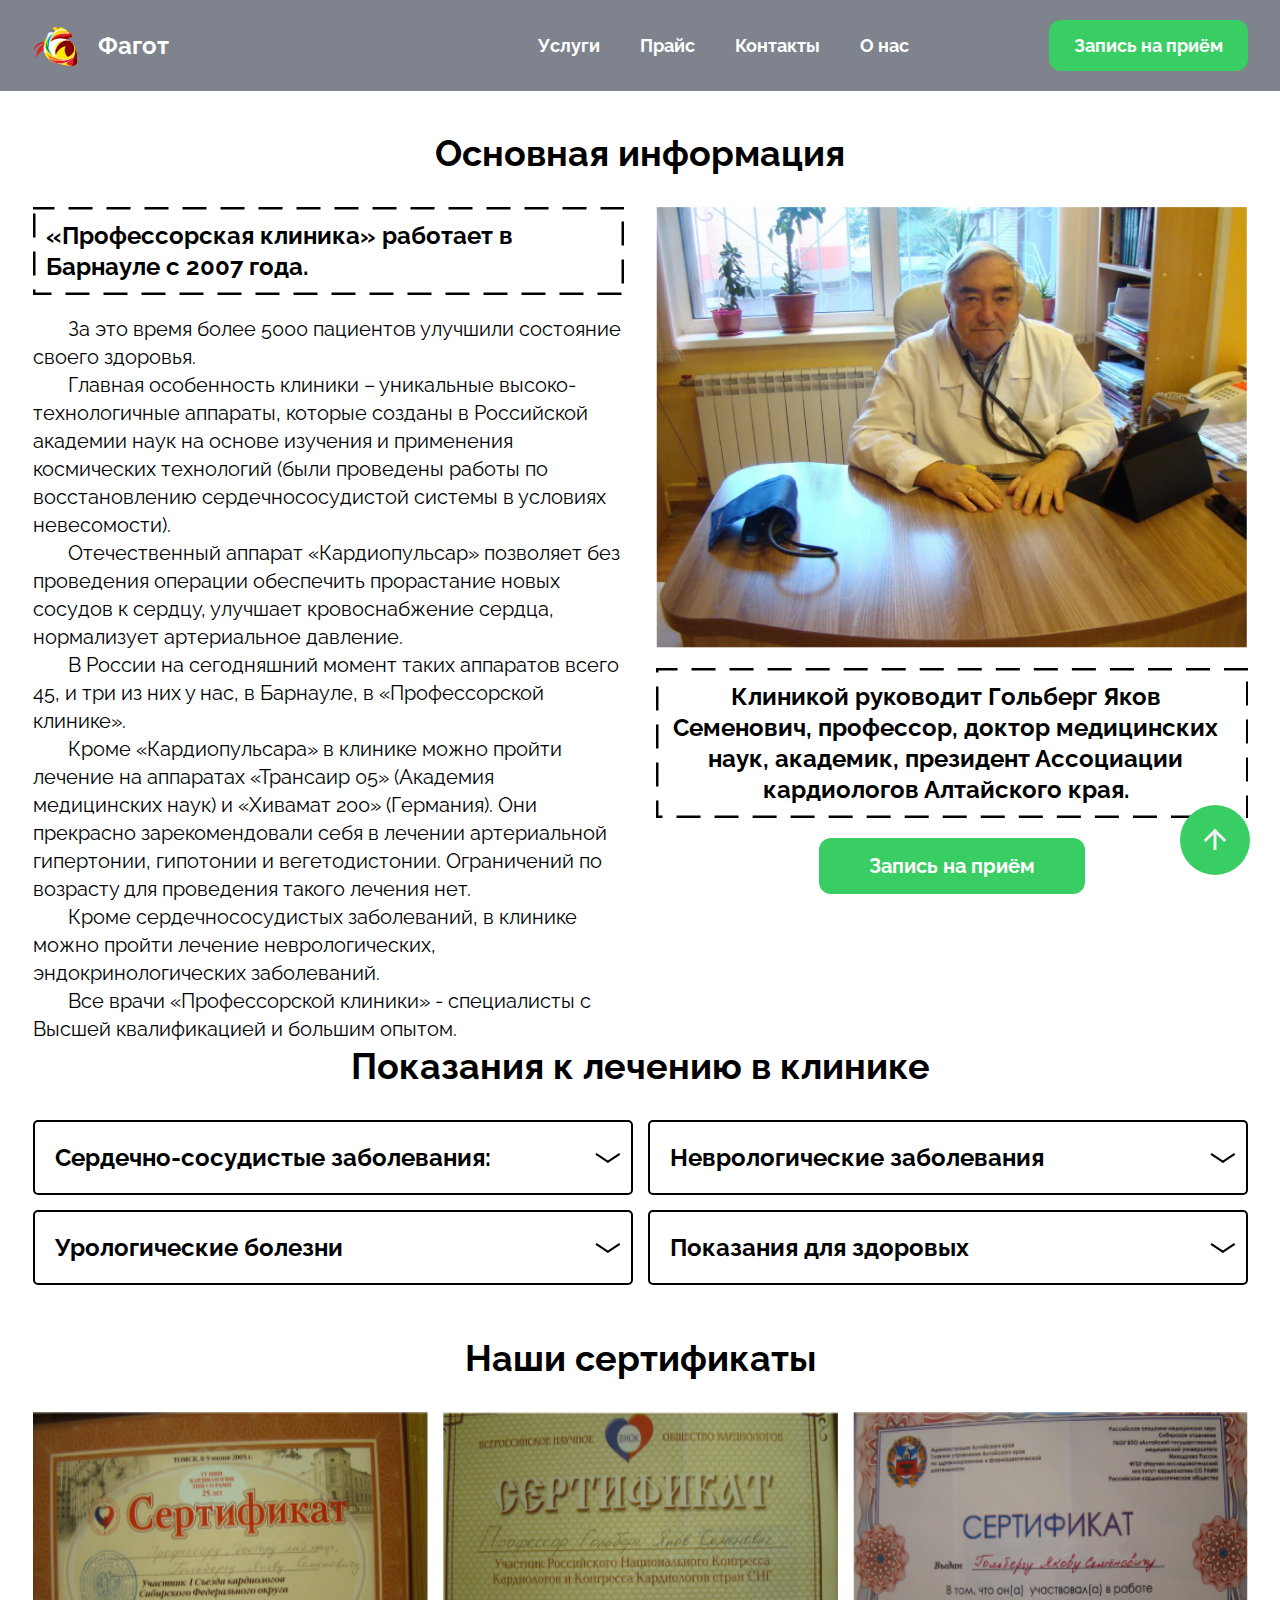
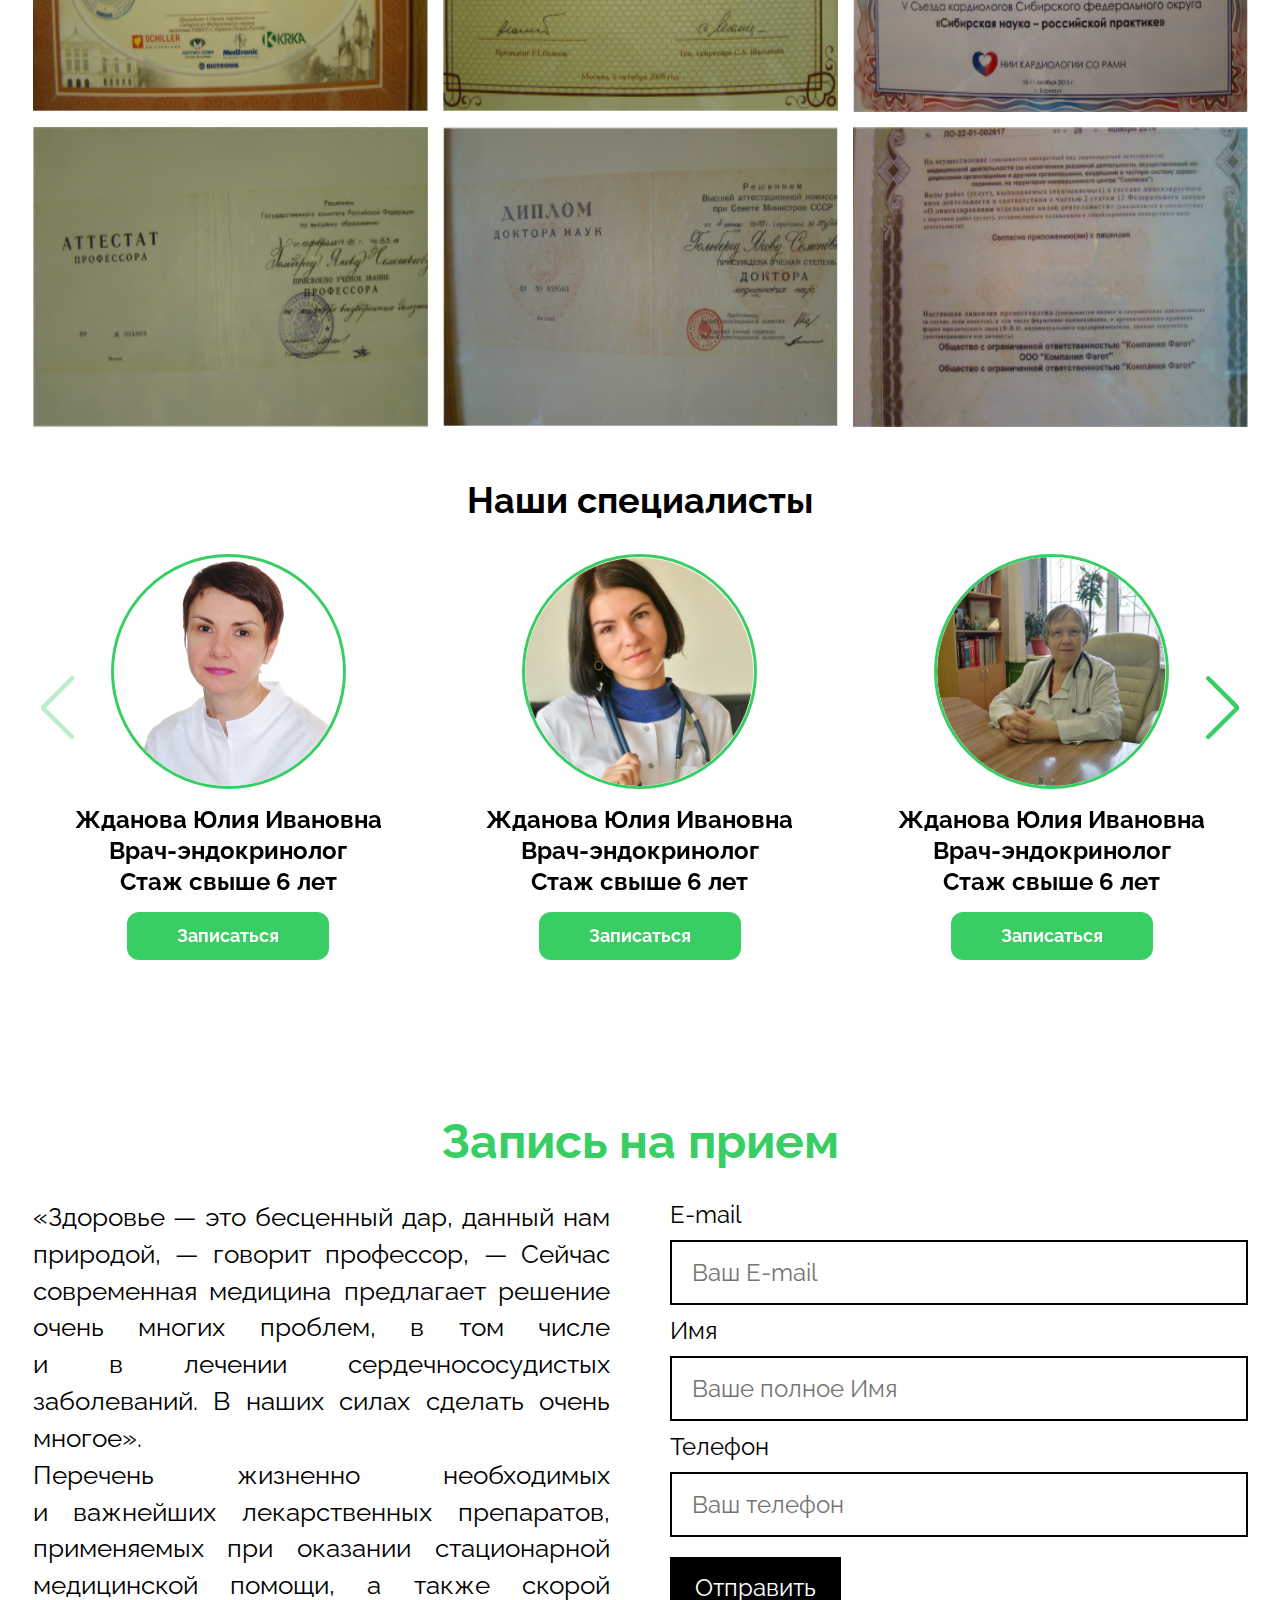
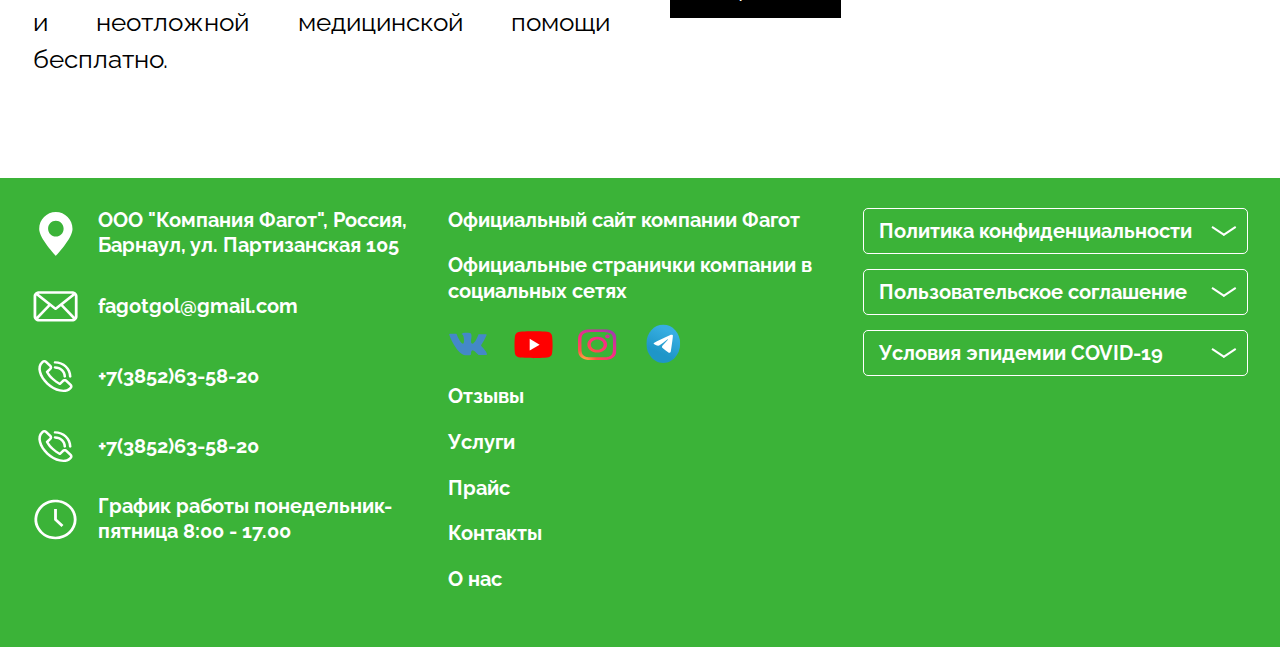
==== commit 20853e41: "Add files via upload" ====
--- a/About.html
+++ b/About.html
@@ -6,8 +6,8 @@
 	<meta charset="UTF-8">
 	<meta name="format-detection" content="telephone=no">
 	<!-- <style>body{opacity: 0;}</style> -->
-	<link rel="stylesheet" href="css/style.min.css?_v=20220305203642">
-	<link rel="stylesheet" href="css/style.min.css?_v=20220305203642">
+	<link rel="stylesheet" href="css/style.min.css?_v=20220305220602">
+	<link rel="stylesheet" href="css/style.min.css?_v=20220305220602">
 	<link rel="shortcut icon" href="favicon.ico">
 
 	<!-- <meta name="robots" content="noindex, nofollow"> -->
@@ -24,8 +24,10 @@
 				<div class="header__menu menu">
 					<!--  HEADER -->
 					<div class="logo">
-						<a href="index.html" class="header__logo"><img src="img/Logo.svg" alt="">
-							<h3>Фагот</h3>
+						<a href="/" class="header__logo"><img src="img/Logo.svg" alt="">
+
+							<h3 href="/">Фагот</h3>
+
 						</a>
 					</div>
 
@@ -371,7 +373,60 @@
 										</div>
 
 									</div>
-
+									<div class="about-slider__slide swiper-slide">
+										<div class="about-slider__body">
+
+											<a href="Doctor.html">
+												<div class="about-slider__image">
+													<img src="img/About/employees/4.webp" alt="Картинка">
+												</div>
+
+												<div class="about-slider__title">
+													<h4> Кайдалов Александр Геннадьевич</h4>
+												</div>
+
+												<div class="about-slider__text ">
+													<p> Врач-кардиолог</p>
+													<p>Стаж свыше 32 лет </p>
+												</div>
+											</a>
+
+
+
+											<a href="#" class="button button__slider">Записаться</a>
+										</div>
+
+									</div>
+									<div class="about-slider__slide swiper-slide">
+										<div class="about-slider__body">
+
+											<a href="Doctor.html">
+												<div class="about-slider__image">
+													<img src="img/About/employees/5.jpg" alt="Картинка">
+												</div>
+
+												<div class="about-slider__title">
+													<h4>Открытая вакансия </h4>
+												</div>
+
+												<div class="about-slider__text ">
+													<p> Мы ищем: Медсестру по физиотерапии Врача-физиотерапевта
+
+														Врача-кардиолога
+													</p>
+
+
+
+													<p>Стаж свыше 6 лет</p>
+												</div>
+											</a>
+
+
+
+											<a href="#" class="button button__slider">Записаться</a>
+										</div>
+
+									</div>
 
 								</div>
 								<div class="swiper-pagination"></div>
@@ -539,15 +594,16 @@
 
 							<li class="social__icons">
 								<div class="social__icon">
-									<a href="#"> <img src="img/Footer/Social/vk.svg" alt=""> </a>
+									<a href="https://vk.com/id380587980
+"> <img src="img/Footer/Social/vk.svg" alt=""> </a>
 								</div>
 
 								<div class="social__icon">
-									<a href="#"> <img src="img/Footer/Social/Youtube.svg" alt=""> </a>
+									<a href="https://www.youtube.com/channel/UCD90CI_VDaVIHZNmUctW5lA"> <img src="img/Footer/Social/Youtube.svg" alt=""> </a>
 								</div>
 
 								<div class="social__icon">
-									<a href="#"> <img src="img/Footer/Social/Instagram.svg" alt=""></a>
+									<a href="https://www.instagram.com/professorskaya_klinika/"> <img src="img/Footer/Social/Instagram.svg" alt=""></a>
 								</div>
 
 								<div class="social__icon">
@@ -556,23 +612,23 @@
 
 							</li>
 
-
 							<li><a class="link" href="https://prodoctorov.ru/barnaul/lpu/24762-fagot/otzivi/#tab-content"> Отзывы </a>
 							</li>
+
 							<li>
-								<a class="link" href=" #">Услуги</a>
-							</li>
+								<a class="link" href="Services.html">Услуги</a>
+							</li>
+
 							<li>
-								<a class="link" href=" #">Прайс</a>
-							</li>
-
-
+								<a class="link" href="Price.html">Прайс</a>
+							</li>
 
 							<li>
-								<a class="link" href=" #">Контакты</a>
-							</li>
+								<a class="link" href="Contacts.html">Контакты</a>
+							</li>
+
 							<li>
-								<a class="link" href=" #">О нас</a>
+								<a class="link" href="About.html">О нас</a>
 							</li>
 
 
@@ -596,64 +652,102 @@
 							<div class="spollers__item">
 								<button type="button" data-spoller class="spollers__title"> Пользовательское соглашение</button>
 								<div class="spollers__body">
-									Настоящее пользовательское соглашение (далее - «Соглашение») регулирует порядок работы настоящего сайта (далее -
-									«Сайт»), определяет условия использования материалов и сервисов Сайта. Администратор Сайта указывает информацию о
-									себе, а также, контактные данные для обратной связи на Сайте. Настоящее Соглашение является публичной офертой в
-									соответствии с действующим законодательством Российской Федерации. Совершение конклюдентных действий физическими,
-									либо юридическими лицами (далее - «Пользователь»), направленных на использование Сайта считается безусловным
-									принятием (акцептом) данного Соглашения. Настоящим Пользователь подтверждает, что акцепт Соглашения равносилен
+									Настоящее пользовательское соглашение (далее - «Соглашение») регулирует порядок работы настоящего сайта
+									(далее -
+									«Сайт»), определяет условия использования материалов и сервисов Сайта. Администратор Сайта указывает
+									информацию о
+									себе, а также, контактные данные для обратной связи на Сайте. Настоящее Соглашение является публичной
+									офертой в
+									соответствии с действующим законодательством Российской Федерации. Совершение конклюдентных действий
+									физическими,
+									либо юридическими лицами (далее - «Пользователь»), направленных на использование Сайта считается
+									безусловным
+									принятием (акцептом) данного Соглашения. Настоящим Пользователь подтверждает, что акцепт Соглашения
+									равносилен
 									подписанию и заключению Соглашения на условиях, изложенных в настоящем Соглашении.
 									Условия использования сайта
-									Использование любых материалов и сервисов Сайта регулируется нормами действующего законодательства Российской
+									Использование любых материалов и сервисов Сайта регулируется нормами действующего законодательства
+									Российской
 									Федерации. Материалы и сервисы Сайта предназначены исключительно для использования в законных целях.
 									Пользователь вправе по своему усмотрению знакомиться с материалами сайта и сервисами Сайта, заказывать и
 									приобретать товары и/или услуги предлагаемые на Сайте.
-									Пользователь соглашается использовать Сайт, не нарушая имущественных и/или неимущественных прав третьих лиц, а
-									равно запретов и ограничений, установле­­­­­­­­­­нных применимым правом, включая без ограничения: авторские и
-									смежные права, права на товарные знаки, знаки обслуживания и наименования мест происхождения товаров, права на
-									промышленные образцы, права использовать изображения людей, а также любых действий, которые приводят или могут
-									привести к нарушению нормальной работы Сайта и сервисов Сайта, в частности используя программы для вмешательства
+									Пользователь соглашается использовать Сайт, не нарушая имущественных и/или неимущественных прав третьих
+									лиц, а
+									равно запретов и ограничений, установле­­­­­­­­­­нных применимым правом, включая без ограничения:
+									авторские и
+									смежные права, права на товарные знаки, знаки обслуживания и наименования мест происхождения товаров,
+									права на
+									промышленные образцы, права использовать изображения людей, а также любых действий, которые приводят или
+									могут
+									привести к нарушению нормальной работы Сайта и сервисов Сайта, в частности используя программы для
+									вмешательства
 									или попытки вмешательства в процесс нормального функционирования Сайта.
 									Использование материалов Сайта без согласия правообладателя не допускается. Для правомерного использования
 									материалов Сайта необходимо согласие Администратора сайта или правообладателя материалов.
-									При наличии технической возможности Пользователь вправе оставлять комментарии и иные записи на Сайте. Пользователь
-									гарантирует, что комментарии или иные записи не нарушают применимого законодательства, не содержат материалов
-									незаконного, непристойного, клеветнического, дискредитирующего, угрожающего, порнографического, враждебного
-									характера, а также содержащих домогательства и признаки расовой или этнической дискриминации, призывающих к
+									При наличии технической возможности Пользователь вправе оставлять комментарии и иные записи на Сайте.
+									Пользователь
+									гарантирует, что комментарии или иные записи не нарушают применимого законодательства, не содержат
+									материалов
+									незаконного, непристойного, клеветнического, дискредитирующего, угрожающего, порнографического,
+									враждебного
+									характера, а также содержащих домогательства и признаки расовой или этнической дискриминации, призывающих
+									к
 									совершению действий, которые могут быть квалифицированы как уголовные преступления, равно как и считаться
-									недопустимыми по иным причинам, материалов, пропагандирующих культ насилия и жестокости, материалов, содержащих
-									нецензурную брань. Администрация Сайта не обязуется проводить предварительную модерацию материалов и записей на
-									Сайте Пользователями. За комментариии записи на Сайте оставленные Пользователем, Пользователь несет ответственность
+									недопустимыми по иным причинам, материалов, пропагандирующих культ насилия и жестокости, материалов,
+									содержащих
+									нецензурную брань. Администрация Сайта не обязуется проводить предварительную модерацию материалов и
+									записей на
+									Сайте Пользователями. За комментариии записи на Сайте оставленные Пользователем, Пользователь несет
+									ответственность
 									самостоятельно и в полном объеме.
-									Администратор Сайта не несет ответственности за посещение и использование Пользователем внешних ресурсов, ссылки на
-									которые могут содержаться на Сайте, Пользователь переходит по ссылкам содержащимся на Сайте на внешние ресурсы, по
+									Администратор Сайта не несет ответственности за посещение и использование Пользователем внешних ресурсов,
+									ссылки на
+									которые могут содержаться на Сайте, Пользователь переходит по ссылкам содержащимся на Сайте на внешние
+									ресурсы, по
 									своему усмотрению на свой страх и риск.
-									Пользователь согласен с тем, что Администрация Сайта не несет ответственности перед Пользователем в связи с любыми
-									возможными или возникшими потерями или убытками, связанными с любым содержанием Сайта, товарами или услугами,
-									доступными на Сайте или полученными через внешние сайты или ресурсы, либо иные контакты Пользователя, в которые он
+									Пользователь согласен с тем, что Администрация Сайта не несет ответственности перед Пользователем в связи
+									с любыми
+									возможными или возникшими потерями или убытками, связанными с любым содержанием Сайта, товарами или
+									услугами,
+									доступными на Сайте или полученными через внешние сайты или ресурсы, либо иные контакты Пользователя, в
+									которые он
 									вступил, используя размещенную на Сайте информацию или ссылки навнешние ресурсы.
-									Предоставление в любой форме (регистрация на Сайте, осуществление заказов, подписка на рекламныерассылки итд.)
-									своих персональных данных Администрации сайта, Пользователь выражает согласие на обработку персональных данных
-									Администрацией сайта в соответствии с Федеральным законом “О персональных данных” от 27.07.2006№152-ФЗ. Обработка
-									персональных данных Пользователя регулируется действующим законодательством Российской Федерации и Политикой
+									Предоставление в любой форме (регистрация на Сайте, осуществление заказов, подписка на рекламныерассылки
+									итд.)
+									своих персональных данных Администрации сайта, Пользователь выражает согласие на обработку персональных
+									данных
+									Администрацией сайта в соответствии с Федеральным законом “О персональных данных” от 27.07.2006№152-ФЗ.
+									Обработка
+									персональных данных Пользователя регулируется действующим законодательством Российской Федерации и
+									Политикой
 									конфиденциальности Сайта.
-									Администратор Сайта вправе в любое время в одностороннем порядке, без каких либо уведомлений Пользователя, изменять
-									содержимое Сайта, а также изменять условия настоящего Соглашения. Такие изменения вступают в силу с момента
-									размещения новой версии Соглашения на данной странице. Актуальная версия Соглашения всегда расположена на данной
+									Администратор Сайта вправе в любое время в одностороннем порядке, без каких либо уведомлений Пользователя,
+									изменять
+									содержимое Сайта, а также изменять условия настоящего Соглашения. Такие изменения вступают в силу с
+									момента
+									размещения новой версии Соглашения на данной странице. Актуальная версия Соглашения всегда расположена на
+									данной
 									странице. Для избежания споров по поводу изменения Соглашения Администратор Сайта рекомендует периодически
-									ознакамливаться с содержимым Соглашения расположенного на данной странице. При несогласии Пользователя с внесенными
+									ознакамливаться с содержимым Соглашения расположенного на данной странице. При несогласии Пользователя с
+									внесенными
 									изменениями он обязан отказаться от использования Сайта.
-									Администратор Сайта вправе в одностороннем порядке ограничивать доступ Пользователя на Сайт, если будет обоснованно
-									считать, что Пользователь ведет неправомерную деятельность. Кроме того, администратор вправе удалять материалы
-									Пользователей по требованию уполномоченных органов государственной власти или заинтересованных лиц в случае, если
+									Администратор Сайта вправе в одностороннем порядке ограничивать доступ Пользователя на Сайт, если будет
+									обоснованно
+									считать, что Пользователь ведет неправомерную деятельность. Кроме того, администратор вправе удалять
+									материалы
+									Пользователей по требованию уполномоченных органов государственной власти или заинтересованных лиц в
+									случае, если
 									данные материалы нарушают применимое законодательство или права третьих лиц.
 									Администратор Сайта и Пользователь несут ответственность за неисполнение или ненадлежащее исполнение своих
-									обязательств в соответствии с Соглашением и действующим законодательством Российской Федерации. Администратор Сайта
+									обязательств в соответствии с Соглашением и действующим законодательством Российской Федерации.
+									Администратор Сайта
 									не несет ответственность за технические перебои в работе Сайта, вместе с тем Администратор Сайта обязуется
 									принимать все разумные меры для предотвращения таких перебоев.
-									Все возможные споры, вытекающие из настоящего Соглашения или связанные с ним, подлежат разрешению в соответствии с
+									Все возможные споры, вытекающие из настоящего Соглашения или связанные с ним, подлежат разрешению в
+									соответствии с
 									действующим законодательством Российской Федерации.
-									Все данные, размещенные или размещаемые на настоящем Сайте, находятся на оборудовании находящемся на территории
+									Все данные, размещенные или размещаемые на настоящем Сайте, находятся на оборудовании находящемся на
+									территории
 									Российской Федерации.
 									Администратор вправе прекращать работу Сайта, а равно частично или полностью прекращать доступ к сайту до
 									завершения необходимого технического обслуживания и (или) модернизации Сайта.
@@ -711,7 +805,7 @@
 </div>
  -->
 
-	<script src="js/app.min.js?_v=20220305203642"></script>
+	<script src="js/app.min.js?_v=20220305220602"></script>
 
 
 </body>
--- a/css/style.min.css
+++ b/css/style.min.css
@@ -1 +1 @@
-@charset "UTF-8";@import url(https://fonts.googleapis.com/css?family=Raleway:regular,700,900&display=swap);@font-face{font-family:icons;font-display:swap;src:url(../fonts/icons.woff2) format("woff2"),url(../fonts/icons.woff) format("woff");font-weight:400;font-style:normal}[class*=_icon-]:before{font-family:icons;font-style:normal;font-weight:400;font-variant:normal;text-transform:none;line-height:1;-webkit-font-smoothing:antialiased;-moz-osx-font-smoothing:grayscale}._icon-Monitor:before{content:"\e900";color:#39ce63}._icon-Heart:before{content:"\e901";color:#39ce63}._icon-Squares:before{content:"\e902"}._icon-Doctor:before{content:"\e903";color:#39ce63}._icon-Hand:before{content:"\e904";color:#39ce63}._icon-Clock:before{content:"\e905"}._icon-Car:before{content:"\e906"}._icon-Phone:before{content:"\e907"}._icon-Marker:before{content:"\e908"}._icon-vk .path1:before{content:"\e909";color:#fff}._icon-vk .path2:before{content:"\e90a";margin-left:-1.0322265625em;color:#4489c8}._icon-Instagram:before{content:"\e90b"}._icon-Parking:before{content:"\e937"}._icon-Telegram .path1:before{content:"\e938";color:#000}._icon-Telegram .path2:before{content:"\e939";margin-left:-.884765625em;color:#fff}._icon-E-mail:before{content:"\e93a"}._icon-youtube .path1:before{content:"\e93b";color:red}._icon-youtube .path2:before{content:"\e93c";margin-left:-1em;color:#fff}*{padding:0;margin:0;border:0}*,:after,:before{-webkit-box-sizing:border-box;box-sizing:border-box}body,html{height:100%;min-width:320px}body{color:#000;line-height:1;font-family:Raleway;font-size:1.125rem;-ms-text-size-adjust:100%;-moz-text-size-adjust:100%;-webkit-text-size-adjust:100%;-webkit-font-smoothing:antialiased;-moz-osx-font-smoothing:grayscale}button,input,textarea{font-family:Raleway;font-size:inherit}button{cursor:pointer;color:inherit;background-color:inherit}a{color:inherit}a:link,a:visited{text-decoration:none}a:hover{text-decoration:none}ul li{list-style:none}img{vertical-align:top}h1,h2,h3,h4,h5,h6{font-weight:inherit;font-size:inherit}.lock body{overflow:hidden;-ms-touch-action:none;touch-action:none}.wrapper{min-height:100%;overflow:hidden;display:-webkit-box;display:-ms-flexbox;display:flex;-webkit-box-orient:vertical;-webkit-box-direction:normal;-ms-flex-direction:column;flex-direction:column}.wrapper>main{-webkit-box-flex:1;-ms-flex:1 1 auto;flex:1 1 auto}.wrapper>*{min-width:0}[class*=__container]{max-width:75.9375rem;-webkit-box-sizing:content-box;box-sizing:content-box;margin:0 auto;padding:0 1.25rem}.form__label{display:inline-block;line-height:1.2916666667;margin-bottom:.625rem}.form__button{display:-webkit-inline-box;display:-ms-inline-flexbox;display:inline-flex;padding:15px 25px;background:#000;color:#fff;-webkit-transition:all .2s ease-in-out 0s;-o-transition:all .2s ease-in-out 0s;transition:all .2s ease-in-out 0s;line-height:1.2916666667}.form__button:hover{background:#39ce63;color:#fff}.button{display:-webkit-inline-box;display:-ms-inline-flexbox;display:inline-flex;padding:15px 25px;color:#fff;background:#39ce63;font-weight:700;border-radius:12px;-webkit-transition:all .3s ease 0s;-o-transition:all .3s ease 0s;transition:all .3s ease 0s}.button._fw{width:100%}input[type=email],input[type=tel],input[type=text],textarea{-webkit-appearance:none;-moz-appearance:none;appearance:none}.input{border-radius:0!important;width:100%;display:block;padding:0 20px;height:65px;border:2px solid #000;line-height:1.2916666667}textarea.input{resize:none;padding:0 0}.spollers{display:-ms-grid;display:grid;gap:15px}.spollers__title{width:100%;cursor:default;text-align:left;border:1px solid #fff;padding:.625rem .9375rem;border-radius:.3125rem;position:relative}._spoller-init .spollers__title{cursor:pointer}._spoller-init .spollers__title::after,._spoller-init .spollers__title::before{content:"";position:absolute;right:10px;top:50%;background-color:#fff;height:2px;width:15px;-webkit-transition:-webkit-transform .5s ease 0s;transition:-webkit-transform .5s ease 0s;-o-transition:transform .5s ease 0s;transition:transform .5s ease 0s;transition:transform .5s ease 0s,-webkit-transform .5s ease 0s}._spoller-init .spollers__title::before{-webkit-transform:translate(-75%,-50%) rotate(34deg);-ms-transform:translate(-75%,-50%) rotate(34deg);transform:translate(-75%,-50%) rotate(34deg)}._spoller-init .spollers__title::after{-webkit-transform:translate(0,-50%) rotate(-34deg);-ms-transform:translate(0,-50%) rotate(-34deg);transform:translate(0,-50%) rotate(-34deg)}._spoller-init .spollers__title._spoller-active::before{-webkit-transform:translateX(-75%) rotate(-34deg);-ms-transform:translateX(-75%) rotate(-34deg);transform:translateX(-75%) rotate(-34deg)}._spoller-init .spollers__title._spoller-active::after{-webkit-transform:rotate(34deg);-ms-transform:rotate(34deg);transform:rotate(34deg)}.spollers__body{padding:1.25rem;border-radius:.3125rem;border:1px solid #eee;width:100%}#map{background:url(../img/icons/loading.gif) center/50px no-repeat}[data-showmore-button]{margin-top:15px;color:#fff;background:#39ce63;padding:15px 25px;border-radius:15px;line-height:1.3;font-weight:700}[data-showmore-button]:hover{background:#000}[data-showmore-button] span:last-child{display:none}._showmore-active [data-showmore-button] span{display:none}._showmore-active [data-showmore-button] span:last-child{display:block}[data-fullscreen]{min-height:100vh}.touch [data-fullscreen]{min-height:calc(var(--vh,1vh) * 100)}[data-sticky]{position:relative}[class*=-ibg]{position:relative}[class*=-ibg] img{position:absolute;width:100%;height:100%;top:0;left:0;-o-object-fit:cover;object-fit:cover}[class*=-ibg_contain] img{-o-object-fit:contain;object-fit:contain}.item__video{position:relative;overflow:hidden;height:0;padding-bottom:33.25%;-o-object-fit:cover;object-fit:cover}.item__video embed,.item__video iframe,.item__video object,.item__video video{position:absolute;top:0;left:0;width:100%;height:100%}.title{color:#39ce63;line-height:1.1666666667;font-weight:700;text-align:center}.title__black{font-weight:700;text-align:center;line-height:1.3055555556}.item__icon{font-size:3.4375rem}.header{position:absolute;width:100%;left:0;top:0;z-index:50;min-height:60px;background:#7f838d}.header__container{padding:20px 10px}.header__menu{display:-webkit-box;display:-ms-flexbox;display:flex;-webkit-box-align:center;-ms-flex-align:center;align-items:center}.header__logo{display:-webkit-box;display:-ms-flexbox;display:flex;-webkit-box-align:center;-ms-flex-align:center;align-items:center;font-weight:700;font-size:1.5rem;width:45px;height:40px;line-height:1.2916666667;color:#fff;cursor:default}.header__logo img{margin-right:1.25rem}.header__logo h3,.header__logo img{cursor:pointer}.menu__nav{display:-webkit-box;display:-ms-flexbox;display:flex;-webkit-box-align:center;-ms-flex-align:center;align-items:center;-webkit-box-flex:0;-ms-flex:0 1 auto;flex:0 1 auto}.menu__body{display:-webkit-box;display:-ms-flexbox;display:flex}.menu .social__icons{display:none}.menu .social__icon img{width:50px;height:50px}.menu .social__icon:not(:last-child){margin-right:15px}.menu__link{position:relative;font-weight:700;font-size:1.125rem;line-height:1.2777777778;color:#fff;display:inline-block}.menu__link:after{content:"";position:absolute;bottom:-8px;left:0;right:0;width:100%;height:3px;-webkit-transform:scaleX(0);-ms-transform:scaleX(0);transform:scaleX(0);background-color:#39ce63;-webkit-transition:-webkit-transform .3s;transition:-webkit-transform .3s;-o-transition:transform .3s;transition:transform .3s;transition:transform .3s,-webkit-transform .3s}.menu__link:hover:after{-webkit-transform:scaleX(1);-ms-transform:scaleX(1);transform:scaleX(1)}.logo{-webkit-box-flex:1;-ms-flex:1 1 160px;flex:1 1 160px}.button__header{-webkit-transition:all .4s ease-out;-o-transition:all .4s ease-out;transition:all .4s ease-out}.button__header:hover{background:#000}.icon-menu{display:none}.footer{padding:30px 0;background:#3bb338}.footer__row{display:-webkit-box;display:-ms-flexbox;display:flex;margin:0 -15px;-ms-flex-wrap:wrap;flex-wrap:wrap}.footer .link{cursor:pointer;position:relative}.footer .link:after{content:"";position:absolute;bottom:-8px;left:0;right:0;width:100%;height:3px;-webkit-transform:scaleX(0);-ms-transform:scaleX(0);transform:scaleX(0);background-color:#fff;-webkit-transition:-webkit-transform .3s;transition:-webkit-transform .3s;-o-transition:transform .3s;transition:transform .3s;transition:transform .3s,-webkit-transform .3s}.footer .link:hover:after{-webkit-transform:scaleX(1);-ms-transform:scaleX(1);transform:scaleX(1)}.footer__column{-webkit-box-flex:1;-ms-flex:1 1 33.3%;flex:1 1 33.3%;padding:0 15px;color:#fff;line-height:1.2777777778;font-weight:700}.footer__column:not(:last-child){margin-bottom:25px}.footer__item{display:-webkit-box;display:-ms-flexbox;display:flex;position:relative;-webkit-box-align:center;-ms-flex-align:center;align-items:center}.footer__item:not(:last-child){margin-bottom:25px}.footer .item__img{padding-right:20px}.footer .item__img img{width:45px;height:45px}.footer__social li:not(:last-child){margin-bottom:20px}.footer .social__icons{display:-webkit-box;display:-ms-flexbox;display:flex;-webkit-box-align:center;-ms-flex-align:center;align-items:center}.footer .social__icon{cursor:pointer}.footer .social__icon img{width:50px;height:50px}.footer .social__icon:not(:last-child){margin-right:25px}.spollers__title{font-weight:700}#back-to-top{position:fixed;right:30px;bottom:25px;width:70px;height:70px;border:transparent;border-radius:50%;background:#39ce63;cursor:pointer;z-index:50}#back-to-top::after,#back-to-top:before{content:"";position:absolute;top:50%;left:50%;-webkit-transform:translate(-50%,-50%);-ms-transform:translate(-50%,-50%);transform:translate(-50%,-50%)}#back-to-top:before{width:3px;height:20px;border-top-left-radius:3px;border-top-right-radius:3px;background:#f5f0f6}#back-to-top:after{width:16px;height:16px;-webkit-transform:translate(-50%,-50%) rotate(45deg);-ms-transform:translate(-50%,-50%) rotate(45deg);transform:translate(-50%,-50%) rotate(45deg);border-top:3px solid #f5f0f6;border-left:3px solid #f5f0f6}.isShowBtn{opacity:1;-webkit-transition:.5s ease-in-out;-o-transition:.5s ease-in-out;transition:.5s ease-in-out}.isShowBtn__hide{opacity:0}.fullscreen{display:-webkit-box;display:-ms-flexbox;display:flex;-webkit-box-align:center;-ms-flex-align:center;align-items:center}.fullscreen__one{position:relative}.fullscreen__body{position:relative;max-width:100%;margin:0 auto;text-align:center;z-index:1}.fullscreen__title{font-size:4.5rem;line-height:1.2916666667;color:#fff}.fullscreen__image{position:absolute;width:100%;height:100%;top:0;left:0}.fullscreen__image img{-o-object-position:left;object-position:left}.arrow-down{position:absolute;cursor:pointer;display:-webkit-box;display:-ms-flexbox;display:flex;top:108%;left:50%;-webkit-transform:translate(-50%,-50%);-ms-transform:translate(-50%,-50%);transform:translate(-50%,-50%)}.arrow-down img{padding:10px;width:90px;height:90px}.Services__row{display:-webkit-box;display:-ms-flexbox;display:flex;-ms-flex-wrap:wrap;flex-wrap:wrap}.Services__column{-webkit-box-flex:1;-ms-flex:1 1 100%;flex:1 1 100%;margin-bottom:3.75rem}.Services__item{display:-webkit-box;display:-ms-flexbox;display:flex;-webkit-box-align:center;-ms-flex-align:center;align-items:center}.Services__item:not(:last-child){margin-bottom:2.1875rem}.Services .item__row{display:-webkit-box;display:-ms-flexbox;display:flex;-webkit-box-align:start;-ms-flex-align:start;align-items:flex-start}.Services .item__content{-webkit-box-flex:0;-ms-flex:0 1 auto;flex:0 1 auto}.Services .item__text{line-height:1.3333333333}.Services .item__title{line-height:1.3076923077;font-weight:700;margin-bottom:.625rem}.swiper-slide{-ms-flex-negative:0;flex-shrink:0}.image-slider{position:relative}.image-slider__slide{position:relative;max-height:43.75rem}.image-slider__image{position:absolute;width:100%;height:100%;top:0;left:0;text-align:center}.image-slider__image img{position:absolute;width:100%;height:100%;top:0;left:0;-o-object-fit:cover;object-fit:cover;-o-object-position:center;object-position:center;z-index:0}.image-slider__description{padding:35px;background:#303740;opacity:.8;text-align:center;z-index:1}.image-slider__description .button__slider{line-height:1.2916666667;cursor:pointer}.image-slider__content{color:#fff;margin-bottom:1.25rem}.image-slider__title{line-height:1.3055555556;margin-bottom:.9375rem}.image-slider__text{text-align:justify;line-height:1.3}.image-slider__text li:not(:last-child){margin-bottom:5px}.therapy{position:relative}.therapy__item:not(:last-child){margin-bottom:1.875rem}.item{position:relative}.item__content{-webkit-box-flex:0;-ms-flex:0 1 540px;flex:0 1 540px;text-align:left}.item__content-title{line-height:1.3157894737;font-weight:700;margin-bottom:.625rem}.item__content-text{font-size:1.5rem;font-weight:400;line-height:1.2916666667}.Reviews{position:relative}.Reviews__slider{position:relative;overflow:hidden}.Reviews .swiper-button-next,.Reviews .swiper-button-prev{top:40%}.Reviews .swiper-button-next,.Reviews .swiper-rtl .swiper-button-prev{right:5px}.Reviews .swiper-button-prev,.Reviews .swiper-rtl .swiper-button-next{left:5px}.Reviews-slider{position:relative;display:-webkit-box;display:-ms-flexbox;display:flex;margin:0 auto}.Reviews-slider__slide{position:relative;border:2px solid #39ce63;border-top-left-radius:40px;border-bottom-right-radius:40px}.Reviews-slider__title{line-height:1.55;font-weight:700}.Reviews-slider__title .wrapper__span{display:inline-block;position:relative}.Reviews-slider__title span{display:inline-block;background:#39ce63;color:#fff;text-align:center;border-radius:50%;position:absolute;-webkit-transform:translateY(30%);-ms-transform:translateY(30%);transform:translateY(30%)}.Reviews-slider__title .number{position:relative;top:-.3em;padding:2px 10px;width:40px}.Reviews-slide{display:-webkit-box;display:-ms-flexbox;display:flex;overflow:hidden}.text{-webkit-box-flex:1;-ms-flex:1 1 auto;flex:1 1 auto;line-height:1.3888888889}.text .Green{cursor:pointer;color:#3bb338;font-weight:700;-webkit-transition:all .3s ease 0s;-o-transition:all .3s ease 0s;transition:all .3s ease 0s}.text .Green:hover{color:#000}.form{font-family:Raleway}.form__content{-webkit-box-flex:1;-ms-flex:1 0 auto;flex:1 0 auto}.form__row{margin:0 -1.875rem}.form__column{-webkit-box-flex:1;-ms-flex:1 1 50%;flex:1 1 50%;padding:0 1.875rem}.form__column:not(:last-child){margin-bottom:20px}.form__text{-webkit-box-flex:0;-ms-flex:0 1 500px;flex:0 1 500px;font-family:Raleway;line-height:1.4166666667;text-align:justify}.form__line:not(:last-child){margin-bottom:10px}.form__button{margin-top:.625rem}.category__column{-webkit-box-flex:0;-ms-flex:0 1 50%;flex:0 1 50%}.item__row{display:-webkit-box;display:-ms-flexbox;display:flex;margin:0 -15px}.item__body,.item__image{padding:0 15px}.item__image{-webkit-box-flex:1;-ms-flex:1 1 50%;flex:1 1 50%}.item__image img{max-width:100%}.item__body{-webkit-box-flex:0;-ms-flex:0 1 50%;flex:0 1 50%}.item__title{font-weight:700;line-height:1.3055555556}.item__text{line-height:1.2916666667}.button__service{padding:15px 50px}.cardiopulse__spollers .spollers{gap:15px;display:-ms-grid;display:grid;-ms-grid-columns:1fr 1fr;grid-template-columns:1fr 1fr}.cardiopulse__spollers .spollers__item{-webkit-box-flex:1;-ms-flex:1 1 50%;flex:1 1 50%}.cardiopulse__spollers .spollers__title{-webkit-transition:all .3s ease 0s;-o-transition:all .3s ease 0s;transition:all .3s ease 0s;border:2px solid #000;line-height:1.2916666667}.cardiopulse__spollers .spollers__title::after,.cardiopulse__spollers .spollers__title::before{content:"";background-color:#000}.cardiopulse__spollers .spollers__title:active,.cardiopulse__spollers .spollers__title:hover{color:#39ce63}._spoller-init .cardiopulse__spollers .spollers__title{cursor:pointer}._spoller-init .cardiopulse__spollers .spollers__title._spoller-active{color:#39ce63}._spoller-init .cardiopulse__spollers .spollers__title._spoller-active::after,._spoller-init .cardiopulse__spollers .spollers__title._spoller-active::before{background:#39ce63}.cardiopulse__spollers .spollers__body._services{border:1px solid #000;border-top:0;padding:20px 30px;line-height:1.5}.cardiopulse__spollers .spollers__body._services p:before{content:"";display:inline-block;width:15px;height:15px;background:#39ce63;border-radius:50%;margin-right:15px}.cardiopulse__spollers .spollers__body._services li{padding-left:10px}.cardiopulse__spollers .spollers__body._services li:not(:last-child){margin-bottom:5px}.cardiopulse .spollers__image{padding-top:10px}.cardiopulse .spollers__image img{max-width:100%;width:100%;height:100%}.cardiopulse__text{line-height:1.4;text-align:justify}.cardiopulse .info__row{display:-webkit-box;display:-ms-flexbox;display:flex;-webkit-box-align:start;-ms-flex-align:start;align-items:flex-start;margin:0 -15px}.cardiopulse .info__column{padding:0 15px}.cardiopulse .info__text{-webkit-box-flex:0;-ms-flex:0 1 75%;flex:0 1 75%;line-height:1.4}.warning__row{display:-webkit-box;display:-ms-flexbox;display:flex;-ms-flex-wrap:wrap;flex-wrap:wrap}.warning__column{-webkit-box-flex:1;-ms-flex:1 1 50%;flex:1 1 50%}.warning__column:not(:last-child){margin-bottom:15px}.warning__image{text-align:center}.warning__image img{max-width:100%;max-height:470px}.warning__body{background:#ceeccd;background-image:url("data:image/svg+xml,%3csvg width=%27100%25%27 height=%27100%25%27 xmlns=%27http://www.w3.org/2000/svg%27%3e%3crect width=%27100%25%27 height=%27100%25%27 fill=%27none%27 stroke=%27%23333%27 stroke-width=%275%27 stroke-dasharray=%2729%27 stroke-dashoffset=%270%27 stroke-linecap=%27square%27/%3e%3c/svg%3e")}.warning__title{font-weight:700;line-height:1.2916666667;text-align:center}.warning__text{line-height:1.3333333333}.contacts{padding:135px 0 25px}.contacts .info__row{display:-webkit-box;display:-ms-flexbox;display:flex;-webkit-box-align:start;-ms-flex-align:start;align-items:flex-start;-ms-flex-wrap:wrap;flex-wrap:wrap;margin:0 -10px}.contacts .info__column{position:relative;padding:0 10px;-webkit-box-flex:1;-ms-flex:1 1 33.3%;flex:1 1 33.3%;margin-bottom:30px}.contacts .info__item{position:relative;display:-webkit-box;display:-ms-flexbox;display:flex;-webkit-box-align:start;-ms-flex-align:start;align-items:start}.contacts .info__icon{color:#39ce63}.contacts .info__text{line-height:1.3;font-weight:700}.gallery-block{display:-ms-grid;display:grid;-ms-grid-columns:1fr 1fr 1fr;grid-template-columns:1fr 1fr 1fr;gap:15px}.gallery-block__item img{max-width:100%}.map .map-responsive{overflow:hidden;padding-bottom:56.25%;position:relative;height:0}.map .map-responsive iframe{left:0;top:0;height:100%;width:100%;position:absolute}.price__body{text-align:center;margin:0 auto}.price__row{display:-ms-flexbox;display:flex;margin:-10px -19.5px;-ms-flex-wrap:wrap;flex-wrap:wrap;display:-webkit-box}.price__column{display:-webkit-box;display:-ms-flexbox;display:flex;padding:15px 19.5px;-webkit-box-flex:0;-ms-flex:0 1 33.333%;flex:0 1 33.333%}.price__item{padding:25px 10px;background:#d3d3cd23;border:2px solid #39ce63;border-radius:12px;display:-webkit-box;display:-ms-flexbox;display:flex;-webkit-box-orient:vertical;-webkit-box-direction:normal;-ms-flex-direction:column;flex-direction:column}.price__service{-webkit-box-flex:1;-ms-flex:1 1 auto;flex:1 1 auto;padding-bottom:15px;line-height:1.125}.price__doctor{padding:0 7px;margin:0 auto;font-weight:700;line-height:1.3055555556;background:#c0e6bf;border-radius:12px}.price__number{margin-bottom:10px;line-height:1.2916666667}.button__price{display:block;background:#3ed368;line-height:1.28125}.doctor__row{display:-webkit-box;display:-ms-flexbox;display:flex;margin:-5px -15px;-ms-flex-wrap:wrap;flex-wrap:wrap;padding:5px 0}.doctor__row.card{-webkit-box-shadow:0 8px 29px rgba(0,0,0,.2);box-shadow:0 8px 29px rgba(0,0,0,.2)}.doctor__column{padding:5px 15px}.doctor__column.development,.doctor__column.info{-webkit-box-flex:1;-ms-flex:1 1 50%;flex:1 1 50%}.doctor__image img{width:100%;height:100%}.doctor__info-title{font-weight:700;line-height:1.28125;padding-bottom:7px}.doctor__info-title::after{content:"";width:285px;display:block;height:3px;background:#39ce63}.doctor .education__row{-webkit-box-flex:1;-ms-flex:1 1 50%;flex:1 1 50%}.doctor__info-subtitle{font-weight:700;line-height:1.4}.doctor__info-subtitle li:not(:last-child){margin-bottom:15px}.doctor__info-subtitle .data{content:"";display:block;background:#cdf2d8;height:30px;width:120px;border-radius:8px}.doctor__info-subtitle .data h4{text-align:center}.doctor__info-subtitle .education{color:#39ce63}.image__title{font-weight:700;line-height:1.2916666667}.image__subtitle{font-weight:700;line-height:1.2857142857}.image__subtitle:not(:last-child){margin-bottom:10px}.button__doctor{line-height:1.2916666667}.about{position:relative}.about__employers{overflow:hidden;position:relative;margin:0 auto}.about .swiper-button-next,.about .swiper-button-prev{top:40%}.about .swiper-button-next,.about .swiper-rtl .swiper-button-prev{right:5px}.about .swiper-button-prev,.about .swiper-rtl .swiper-button-next{left:5px}.clinic__row{display:-webkit-box;display:-ms-flexbox;display:flex;margin:-10px -16px;-ms-flex-wrap:wrap;flex-wrap:wrap}.clinic__column{padding:10px 16px;-webkit-box-flex:1;-ms-flex:1 1 50%;flex:1 1 50%}.clinic__item.image{text-align:center}.clinic__title{padding:13px 25px 13px 13px;font-weight:700;line-height:1.2916666667;background-image:url("data:image/svg+xml,%3csvg width=%27100%25%27 height=%27100%25%27 xmlns=%27http://www.w3.org/2000/svg%27%3e%3crect width=%27100%25%27 height=%27100%25%27 fill=%27none%27 stroke=%27black%27 stroke-width=%275%27 stroke-dasharray=%2719%27 stroke-dashoffset=%270%27 stroke-linecap=%27square%27/%3e%3c/svg%3e")}.clinic__title.subtitle-image{text-align:center}.clinic__text{line-height:1.4;text-indent:35px}.clinic__image img{max-width:100%}.about-slider{display:-webkit-box;display:-ms-flexbox;display:flex;position:relative;padding-bottom:30px}.about-slider__body{text-align:center}.about-slider__image{margin-bottom:15px}.about-slider__image img{border:3px solid #39ce63;border-radius:50%}.about-slider__text,.about-slider__title{margin:0 auto;font-weight:700;line-height:1.2916666667}.about-slider__text{margin-bottom:15px}.button__slider{padding:15px 50px}@font-face{font-family:swiper-icons;src:url("data:application/font-woff;charset=utf-8;base64, [base64]//wADZ2x5ZgAAAywAAADMAAAD2MHtryVoZWFkAAABbAAAADAAAAA2E2+eoWhoZWEAAAGcAAAAHwAAACQC9gDzaG10eAAAAigAAAAZAAAArgJkABFsb2NhAAAC0AAAAFoAAABaFQAUGG1heHAAAAG8AAAAHwAAACAAcABAbmFtZQAAA/gAAAE5AAACXvFdBwlwb3N0AAAFNAAAAGIAAACE5s74hXjaY2BkYGAAYpf5Hu/j+W2+MnAzMYDAzaX6QjD6/4//Bxj5GA8AuRwMYGkAPywL13jaY2BkYGA88P8Agx4j+/8fQDYfA1AEBWgDAIB2BOoAeNpjYGRgYNBh4GdgYgABEMnIABJzYNADCQAACWgAsQB42mNgYfzCOIGBlYGB0YcxjYGBwR1Kf2WQZGhhYGBiYGVmgAFGBiQQkOaawtDAoMBQxXjg/wEGPcYDDA4wNUA2CCgwsAAAO4EL6gAAeNpj2M0gyAACqxgGNWBkZ2D4/wMA+xkDdgAAAHjaY2BgYGaAYBkGRgYQiAHyGMF8FgYHIM3DwMHABGQrMOgyWDLEM1T9/w8UBfEMgLzE////P/5//f/V/xv+r4eaAAeMbAxwIUYmIMHEgKYAYjUcsDAwsLKxc3BycfPw8jEQA/[base64]/uznmfPFBNODM2K7MTQ45YEAZqGP81AmGGcF3iPqOop0r1SPTaTbVkfUe4HXj97wYE+yNwWYxwWu4v1ugWHgo3S1XdZEVqWM7ET0cfnLGxWfkgR42o2PvWrDMBSFj/IHLaF0zKjRgdiVMwScNRAoWUoH78Y2icB/yIY09An6AH2Bdu/UB+yxopYshQiEvnvu0dURgDt8QeC8PDw7Fpji3fEA4z/PEJ6YOB5hKh4dj3EvXhxPqH/SKUY3rJ7srZ4FZnh1PMAtPhwP6fl2PMJMPDgeQ4rY8YT6Gzao0eAEA409DuggmTnFnOcSCiEiLMgxCiTI6Cq5DZUd3Qmp10vO0LaLTd2cjN4fOumlc7lUYbSQcZFkutRG7g6JKZKy0RmdLY680CDnEJ+UMkpFFe1RN7nxdVpXrC4aTtnaurOnYercZg2YVmLN/d/gczfEimrE/fs/bOuq29Zmn8tloORaXgZgGa78yO9/cnXm2BpaGvq25Dv9S4E9+5SIc9PqupJKhYFSSl47+Qcr1mYNAAAAeNptw0cKwkAAAMDZJA8Q7OUJvkLsPfZ6zFVERPy8qHh2YER+3i/BP83vIBLLySsoKimrqKqpa2hp6+jq6RsYGhmbmJqZSy0sraxtbO3sHRydnEMU4uR6yx7JJXveP7WrDycAAAAAAAH//wACeNpjYGRgYOABYhkgZgJCZgZNBkYGLQZtIJsFLMYAAAw3ALgAeNolizEKgDAQBCchRbC2sFER0YD6qVQiBCv/H9ezGI6Z5XBAw8CBK/m5iQQVauVbXLnOrMZv2oLdKFa8Pjuru2hJzGabmOSLzNMzvutpB3N42mNgZGBg4GKQYzBhYMxJLMlj4GBgAYow/P/PAJJhLM6sSoWKfWCAAwDAjgbRAAB42mNgYGBkAIIbCZo5IPrmUn0hGA0AO8EFTQAA");font-weight:400;font-style:normal}:root{--swiper-theme-color:#39ce63}.swiper{margin-left:auto;margin-right:auto;position:relative;overflow:hidden;list-style:none;padding:0;z-index:1}.swiper-vertical>.swiper-wrapper{-webkit-box-orient:vertical;-webkit-box-direction:normal;-ms-flex-direction:column;flex-direction:column}.swiper-wrapper{position:relative;width:100%;height:100%;z-index:1;display:-webkit-box;display:-ms-flexbox;display:flex;-webkit-transition-property:-webkit-transform;transition-property:-webkit-transform;-o-transition-property:transform;transition-property:transform;transition-property:transform,-webkit-transform;-webkit-box-sizing:content-box;box-sizing:content-box}.swiper-android .swiper-slide,.swiper-wrapper{-webkit-transform:translate3d(0,0,0);transform:translate3d(0,0,0)}.swiper-pointer-events{-ms-touch-action:pan-y;touch-action:pan-y}.swiper-pointer-events.swiper-vertical{-ms-touch-action:pan-x;touch-action:pan-x}.swiper-slide{width:100%;height:100%;position:relative;-webkit-transition-property:-webkit-transform;transition-property:-webkit-transform;-o-transition-property:transform;transition-property:transform;transition-property:transform,-webkit-transform}.swiper-slide-invisible-blank{visibility:hidden}.swiper-autoheight,.swiper-autoheight .swiper-slide{height:auto}.swiper-autoheight .swiper-wrapper{-webkit-box-align:start;-ms-flex-align:start;align-items:flex-start;-webkit-transition-property:height,-webkit-transform;transition-property:height,-webkit-transform;-o-transition-property:transform,height;transition-property:transform,height;transition-property:transform,height,-webkit-transform}.swiper-3d,.swiper-3d.swiper-css-mode .swiper-wrapper{-webkit-perspective:1200px;perspective:1200px}.swiper-3d .swiper-cube-shadow,.swiper-3d .swiper-slide,.swiper-3d .swiper-slide-shadow,.swiper-3d .swiper-slide-shadow-bottom,.swiper-3d .swiper-slide-shadow-left,.swiper-3d .swiper-slide-shadow-right,.swiper-3d .swiper-slide-shadow-top,.swiper-3d .swiper-wrapper{-webkit-transform-style:preserve-3d;transform-style:preserve-3d}.swiper-3d .swiper-slide-shadow,.swiper-3d .swiper-slide-shadow-bottom,.swiper-3d .swiper-slide-shadow-left,.swiper-3d .swiper-slide-shadow-right,.swiper-3d .swiper-slide-shadow-top{position:absolute;left:0;top:0;width:100%;height:100%;pointer-events:none;z-index:10}.swiper-3d .swiper-slide-shadow{background:rgba(0,0,0,.15)}.swiper-3d .swiper-slide-shadow-left{background-image:-webkit-gradient(linear,right top,left top,from(rgba(0,0,0,.5)),to(rgba(0,0,0,0)));background-image:-o-linear-gradient(right,rgba(0,0,0,.5),rgba(0,0,0,0));background-image:linear-gradient(to left,rgba(0,0,0,.5),rgba(0,0,0,0))}.swiper-3d .swiper-slide-shadow-right{background-image:-webkit-gradient(linear,left top,right top,from(rgba(0,0,0,.5)),to(rgba(0,0,0,0)));background-image:-o-linear-gradient(left,rgba(0,0,0,.5),rgba(0,0,0,0));background-image:linear-gradient(to right,rgba(0,0,0,.5),rgba(0,0,0,0))}.swiper-3d .swiper-slide-shadow-top{background-image:-webkit-gradient(linear,left bottom,left top,from(rgba(0,0,0,.5)),to(rgba(0,0,0,0)));background-image:-o-linear-gradient(bottom,rgba(0,0,0,.5),rgba(0,0,0,0));background-image:linear-gradient(to top,rgba(0,0,0,.5),rgba(0,0,0,0))}.swiper-3d .swiper-slide-shadow-bottom{background-image:-webkit-gradient(linear,left top,left bottom,from(rgba(0,0,0,.5)),to(rgba(0,0,0,0)));background-image:-o-linear-gradient(top,rgba(0,0,0,.5),rgba(0,0,0,0));background-image:linear-gradient(to bottom,rgba(0,0,0,.5),rgba(0,0,0,0))}.swiper-css-mode>.swiper-wrapper{overflow:auto;scrollbar-width:none;-ms-overflow-style:none}.swiper-css-mode>.swiper-wrapper::-webkit-scrollbar{display:none}.swiper-css-mode>.swiper-wrapper>.swiper-slide{scroll-snap-align:start start}.swiper-horizontal.swiper-css-mode>.swiper-wrapper{-ms-scroll-snap-type:x mandatory;scroll-snap-type:x mandatory}.swiper-vertical.swiper-css-mode>.swiper-wrapper{-ms-scroll-snap-type:y mandatory;scroll-snap-type:y mandatory}.swiper-centered>.swiper-wrapper::before{content:"";-ms-flex-negative:0;flex-shrink:0;-webkit-box-ordinal-group:10000;-ms-flex-order:9999;order:9999}.swiper-centered.swiper-horizontal>.swiper-wrapper>.swiper-slide:first-child{-webkit-margin-start:var(--swiper-centered-offset-before);margin-inline-start:var(--swiper-centered-offset-before)}.swiper-centered.swiper-horizontal>.swiper-wrapper::before{height:100%;min-height:1px;width:var(--swiper-centered-offset-after)}.swiper-centered.swiper-vertical>.swiper-wrapper>.swiper-slide:first-child{-webkit-margin-before:var(--swiper-centered-offset-before);margin-block-start:var(--swiper-centered-offset-before)}.swiper-centered.swiper-vertical>.swiper-wrapper::before{width:100%;min-width:1px;height:var(--swiper-centered-offset-after)}.swiper-centered>.swiper-wrapper>.swiper-slide{scroll-snap-align:center center}.swiper-virtual.swiper-css-mode .swiper-wrapper::after{content:"";position:absolute;left:0;top:0;pointer-events:none}.swiper-virtual.swiper-css-mode.swiper-horizontal .swiper-wrapper::after{height:1px;width:var(--swiper-virtual-size)}.swiper-virtual.swiper-css-mode.swiper-vertical .swiper-wrapper::after{width:1px;height:var(--swiper-virtual-size)}:root{--swiper-navigation-size:44px}.swiper-button-next,.swiper-button-prev{position:absolute;top:50%;width:calc(var(--swiper-navigation-size)/ 44 * 27);height:var(--swiper-navigation-size);margin-top:calc(0px - var(--swiper-navigation-size)/ 2);z-index:10;cursor:pointer;display:-webkit-box;display:-ms-flexbox;display:flex;-webkit-box-align:center;-ms-flex-align:center;align-items:center;-webkit-box-pack:center;-ms-flex-pack:center;justify-content:center;color:var(--swiper-navigation-color,var(--swiper-theme-color))}.swiper-button-next.swiper-button-disabled,.swiper-button-prev.swiper-button-disabled{opacity:.35;cursor:auto;pointer-events:none}.swiper-button-next:after,.swiper-button-prev:after{font-family:swiper-icons;font-size:var(--swiper-navigation-size);text-transform:none!important;letter-spacing:0;text-transform:none;font-variant:initial;line-height:1}.swiper-button-prev,.swiper-rtl .swiper-button-next{left:10px;right:auto}.swiper-button-prev:after,.swiper-rtl .swiper-button-next:after{content:"prev"}.swiper-button-next,.swiper-rtl .swiper-button-prev{right:10px;left:auto}.swiper-button-next:after,.swiper-rtl .swiper-button-prev:after{content:"next"}.swiper-button-lock{display:none}.swiper-pagination{position:absolute;text-align:center;-webkit-transition:.3s opacity;-o-transition:.3s opacity;transition:.3s opacity;-webkit-transform:translate3d(0,0,0);transform:translate3d(0,0,0);z-index:10}.swiper-pagination.swiper-pagination-hidden{opacity:0}.swiper-horizontal>.swiper-pagination-bullets,.swiper-pagination-bullets.swiper-pagination-horizontal,.swiper-pagination-custom,.swiper-pagination-fraction{bottom:10px;left:0;width:100%}.swiper-pagination-bullets-dynamic{overflow:hidden;font-size:0}.swiper-pagination-bullets-dynamic .swiper-pagination-bullet{-webkit-transform:scale(.33);-ms-transform:scale(.33);transform:scale(.33);position:relative}.swiper-pagination-bullets-dynamic .swiper-pagination-bullet-active{-webkit-transform:scale(1);-ms-transform:scale(1);transform:scale(1)}.swiper-pagination-bullets-dynamic .swiper-pagination-bullet-active-main{-webkit-transform:scale(1);-ms-transform:scale(1);transform:scale(1)}.swiper-pagination-bullets-dynamic .swiper-pagination-bullet-active-prev{-webkit-transform:scale(.66);-ms-transform:scale(.66);transform:scale(.66)}.swiper-pagination-bullets-dynamic .swiper-pagination-bullet-active-prev-prev{-webkit-transform:scale(.33);-ms-transform:scale(.33);transform:scale(.33)}.swiper-pagination-bullets-dynamic .swiper-pagination-bullet-active-next{-webkit-transform:scale(.66);-ms-transform:scale(.66);transform:scale(.66)}.swiper-pagination-bullets-dynamic .swiper-pagination-bullet-active-next-next{-webkit-transform:scale(.33);-ms-transform:scale(.33);transform:scale(.33)}.swiper-pagination-bullet{width:var(--swiper-pagination-bullet-width,var(--swiper-pagination-bullet-size,8px));height:var(--swiper-pagination-bullet-height,var(--swiper-pagination-bullet-size,8px));display:inline-block;border-radius:50%;background:var(--swiper-pagination-bullet-inactive-color,#000);opacity:var(--swiper-pagination-bullet-inactive-opacity,.2)}button.swiper-pagination-bullet{border:none;margin:0;padding:0;-webkit-box-shadow:none;box-shadow:none;-webkit-appearance:none;-moz-appearance:none;appearance:none}.swiper-pagination-clickable .swiper-pagination-bullet{cursor:pointer}.swiper-pagination-bullet:only-child{display:none!important}.swiper-pagination-bullet-active{opacity:var(--swiper-pagination-bullet-opacity,1);background:var(--swiper-pagination-color,var(--swiper-theme-color))}.swiper-pagination-vertical.swiper-pagination-bullets,.swiper-vertical>.swiper-pagination-bullets{right:10px;top:50%;-webkit-transform:translate3d(0,-50%,0);transform:translate3d(0,-50%,0)}.swiper-pagination-vertical.swiper-pagination-bullets .swiper-pagination-bullet,.swiper-vertical>.swiper-pagination-bullets .swiper-pagination-bullet{margin:var(--swiper-pagination-bullet-vertical-gap,6px) 0;display:block}.swiper-pagination-vertical.swiper-pagination-bullets.swiper-pagination-bullets-dynamic,.swiper-vertical>.swiper-pagination-bullets.swiper-pagination-bullets-dynamic{top:50%;-webkit-transform:translateY(-50%);-ms-transform:translateY(-50%);transform:translateY(-50%);width:8px}.swiper-pagination-vertical.swiper-pagination-bullets.swiper-pagination-bullets-dynamic .swiper-pagination-bullet,.swiper-vertical>.swiper-pagination-bullets.swiper-pagination-bullets-dynamic .swiper-pagination-bullet{display:inline-block;-webkit-transition:.2s top,.2s -webkit-transform;transition:.2s top,.2s -webkit-transform;-o-transition:.2s transform,.2s top;transition:.2s transform,.2s top;transition:.2s transform,.2s top,.2s -webkit-transform}.swiper-horizontal>.swiper-pagination-bullets .swiper-pagination-bullet,.swiper-pagination-horizontal.swiper-pagination-bullets .swiper-pagination-bullet{margin:0 var(--swiper-pagination-bullet-horizontal-gap,4px)}.swiper-horizontal>.swiper-pagination-bullets.swiper-pagination-bullets-dynamic,.swiper-pagination-horizontal.swiper-pagination-bullets.swiper-pagination-bullets-dynamic{left:50%;-webkit-transform:translateX(-50%);-ms-transform:translateX(-50%);transform:translateX(-50%);white-space:nowrap}.swiper-horizontal>.swiper-pagination-bullets.swiper-pagination-bullets-dynamic .swiper-pagination-bullet,.swiper-pagination-horizontal.swiper-pagination-bullets.swiper-pagination-bullets-dynamic .swiper-pagination-bullet{-webkit-transition:.2s left,.2s -webkit-transform;transition:.2s left,.2s -webkit-transform;-o-transition:.2s transform,.2s left;transition:.2s transform,.2s left;transition:.2s transform,.2s left,.2s -webkit-transform}.swiper-horizontal.swiper-rtl>.swiper-pagination-bullets-dynamic .swiper-pagination-bullet{-webkit-transition:.2s right,.2s -webkit-transform;transition:.2s right,.2s -webkit-transform;-o-transition:.2s transform,.2s right;transition:.2s transform,.2s right;transition:.2s transform,.2s right,.2s -webkit-transform}.swiper-pagination-progressbar{background:rgba(0,0,0,.25);position:absolute}.swiper-pagination-progressbar .swiper-pagination-progressbar-fill{background:var(--swiper-pagination-color,var(--swiper-theme-color));position:absolute;left:0;top:0;width:100%;height:100%;-webkit-transform:scale(0);-ms-transform:scale(0);transform:scale(0);-webkit-transform-origin:left top;-ms-transform-origin:left top;transform-origin:left top}.swiper-rtl .swiper-pagination-progressbar .swiper-pagination-progressbar-fill{-webkit-transform-origin:right top;-ms-transform-origin:right top;transform-origin:right top}.swiper-horizontal>.swiper-pagination-progressbar,.swiper-pagination-progressbar.swiper-pagination-horizontal,.swiper-pagination-progressbar.swiper-pagination-vertical.swiper-pagination-progressbar-opposite,.swiper-vertical>.swiper-pagination-progressbar.swiper-pagination-progressbar-opposite{width:100%;height:4px;left:0;top:0}.swiper-horizontal>.swiper-pagination-progressbar.swiper-pagination-progressbar-opposite,.swiper-pagination-progressbar.swiper-pagination-horizontal.swiper-pagination-progressbar-opposite,.swiper-pagination-progressbar.swiper-pagination-vertical,.swiper-vertical>.swiper-pagination-progressbar{width:4px;height:100%;left:0;top:0}.swiper-pagination-lock{display:none}.swiper-scrollbar{border-radius:10px;position:relative;-ms-touch-action:none;background:rgba(0,0,0,.1)}.swiper-horizontal>.swiper-scrollbar{position:absolute;left:1%;bottom:3px;z-index:50;height:5px;width:98%}.swiper-vertical>.swiper-scrollbar{position:absolute;right:3px;top:1%;z-index:50;width:5px;height:98%}.swiper-scrollbar-drag{height:100%;width:100%;position:relative;background:rgba(0,0,0,.5);border-radius:10px;left:0;top:0}.swiper-scrollbar-cursor-drag{cursor:move}.swiper-scrollbar-lock{display:none}.swiper-zoom-container{width:100%;height:100%;display:-webkit-box;display:-ms-flexbox;display:flex;-webkit-box-pack:center;-ms-flex-pack:center;justify-content:center;-webkit-box-align:center;-ms-flex-align:center;align-items:center;text-align:center}.swiper-zoom-container>canvas,.swiper-zoom-container>img,.swiper-zoom-container>svg{max-width:100%;max-height:100%;-o-object-fit:contain;object-fit:contain}.swiper-slide-zoomed{cursor:move}.swiper-lazy-preloader{width:42px;height:42px;position:absolute;left:50%;top:50%;margin-left:-21px;margin-top:-21px;z-index:10;-webkit-transform-origin:50%;-ms-transform-origin:50%;transform-origin:50%;-webkit-animation:swiper-preloader-spin 1s infinite linear;animation:swiper-preloader-spin 1s infinite linear;-webkit-box-sizing:border-box;box-sizing:border-box;border:4px solid var(--swiper-preloader-color,var(--swiper-theme-color));border-radius:50%;border-top-color:transparent}.swiper-lazy-preloader-white{--swiper-preloader-color:#fff}.swiper-lazy-preloader-black{--swiper-preloader-color:#000}@-webkit-keyframes swiper-preloader-spin{100%{-webkit-transform:rotate(360deg);transform:rotate(360deg)}}@keyframes swiper-preloader-spin{100%{-webkit-transform:rotate(360deg);transform:rotate(360deg)}}.swiper .swiper-notification{position:absolute;left:0;top:0;pointer-events:none;opacity:0;z-index:-1000}.swiper-free-mode>.swiper-wrapper{-webkit-transition-timing-function:ease-out;-o-transition-timing-function:ease-out;transition-timing-function:ease-out;margin:0 auto}.swiper-grid>.swiper-wrapper{-ms-flex-wrap:wrap;flex-wrap:wrap}.swiper-grid-column>.swiper-wrapper{-ms-flex-wrap:wrap;flex-wrap:wrap;-webkit-box-orient:vertical;-webkit-box-direction:normal;-ms-flex-direction:column;flex-direction:column}.swiper-fade.swiper-free-mode .swiper-slide{-webkit-transition-timing-function:ease-out;-o-transition-timing-function:ease-out;transition-timing-function:ease-out}.swiper-fade .swiper-slide{pointer-events:none;-webkit-transition-property:opacity;-o-transition-property:opacity;transition-property:opacity}.swiper-fade .swiper-slide .swiper-slide{pointer-events:none}.swiper-fade .swiper-slide-active,.swiper-fade .swiper-slide-active .swiper-slide-active{pointer-events:auto}.swiper-cube{overflow:visible}.swiper-cube .swiper-slide{pointer-events:none;-webkit-backface-visibility:hidden;backface-visibility:hidden;z-index:1;visibility:hidden;-webkit-transform-origin:0 0;-ms-transform-origin:0 0;transform-origin:0 0;width:100%;height:100%}.swiper-cube .swiper-slide .swiper-slide{pointer-events:none}.swiper-cube.swiper-rtl .swiper-slide{-webkit-transform-origin:100% 0;-ms-transform-origin:100% 0;transform-origin:100% 0}.swiper-cube .swiper-slide-active,.swiper-cube .swiper-slide-active .swiper-slide-active{pointer-events:auto}.swiper-cube .swiper-slide-active,.swiper-cube .swiper-slide-next,.swiper-cube .swiper-slide-next+.swiper-slide,.swiper-cube .swiper-slide-prev{pointer-events:auto;visibility:visible}.swiper-cube .swiper-slide-shadow-bottom,.swiper-cube .swiper-slide-shadow-left,.swiper-cube .swiper-slide-shadow-right,.swiper-cube .swiper-slide-shadow-top{z-index:0;-webkit-backface-visibility:hidden;backface-visibility:hidden}.swiper-cube .swiper-cube-shadow{position:absolute;left:0;bottom:0;width:100%;height:100%;opacity:.6;z-index:0}.swiper-cube .swiper-cube-shadow:before{content:"";background:#000;position:absolute;left:0;top:0;bottom:0;right:0;-webkit-filter:blur(50px);filter:blur(50px)}.swiper-flip{overflow:visible}.swiper-flip .swiper-slide{pointer-events:none;-webkit-backface-visibility:hidden;backface-visibility:hidden;z-index:1}.swiper-flip .swiper-slide .swiper-slide{pointer-events:none}.swiper-flip .swiper-slide-active,.swiper-flip .swiper-slide-active .swiper-slide-active{pointer-events:auto}.swiper-flip .swiper-slide-shadow-bottom,.swiper-flip .swiper-slide-shadow-left,.swiper-flip .swiper-slide-shadow-right,.swiper-flip .swiper-slide-shadow-top{z-index:0;-webkit-backface-visibility:hidden;backface-visibility:hidden}.swiper-creative .swiper-slide{-webkit-backface-visibility:hidden;backface-visibility:hidden;overflow:hidden;-webkit-transition-property:opacity,height,-webkit-transform;transition-property:opacity,height,-webkit-transform;-o-transition-property:transform,opacity,height;transition-property:transform,opacity,height;transition-property:transform,opacity,height,-webkit-transform}.swiper-cards{overflow:visible}.swiper-cards .swiper-slide{-webkit-transform-origin:center bottom;-ms-transform-origin:center bottom;transform-origin:center bottom;-webkit-backface-visibility:hidden;backface-visibility:hidden;overflow:hidden}.swiper{overflow:hidden}:root{--swiper-navigation-size:65px;--swiper-theme-color:#39ce63}.swiper-button-next,.swiper-button-prev{position:absolute;top:50%;width:calc(var(--swiper-navigation-size)/ 44 * 27);height:var(--swiper-navigation-size);margin-top:calc(0px - var(--swiper-navigation-size)/ 2);z-index:10;cursor:pointer;display:-webkit-box;display:-ms-flexbox;display:flex;-webkit-box-align:center;-ms-flex-align:center;align-items:center;-webkit-box-pack:center;-ms-flex-pack:center;justify-content:center;color:var(--swiper-theme-color)}.swiper-button-prev,.swiper-rtl .swiper-button-next{left:15px;right:auto}.swiper-button-prev:after,.swiper-rtl .swiper-button-next:after{content:"prev"}.swiper-button-next,.swiper-rtl .swiper-button-prev{right:15px;left:auto}.swiper-button-next:after,.swiper-rtl .swiper-button-prev:after{content:"next"}.swiper-pagination{position:absolute;text-align:center;-webkit-transition:.3s opacity;-o-transition:.3s opacity;transition:.3s opacity;-webkit-transform:translate3d(0,0,0);transform:translate3d(0,0,0)}.swiper-pagination-bullet{width:20px;height:20px;display:inline-block;border-radius:50%;background:var(--swiper-pagination-bullet-inactive-color,#000);opacity:var(--swiper-pagination-bullet-inactive-opacity,.2)}.swiper-pagination-bullet-active{opacity:var(--swiper-pagination-bullet-opacity,1);background:var(--swiper-pagination-color,var(--swiper-theme-color))}@font-face{font-family:lg;src:url([data-uri]) format("woff2"),url([data-uri]) format("woff");font-weight:400;font-style:normal;font-display:block}.lg-icon{font-family:lg!important;speak:never;font-style:normal;font-weight:400;font-variant:normal;text-transform:none;line-height:1;-webkit-font-smoothing:antialiased;-moz-osx-font-smoothing:grayscale}.lg-container{font-family:system-ui,-apple-system,"Segoe UI",Roboto,"Helvetica Neue",Arial,"Noto Sans","Liberation Sans",sans-serif,"Apple Color Emoji","Segoe UI Emoji","Segoe UI Symbol","Noto Color Emoji"}.lg-next,.lg-prev{background-color:rgba(0,0,0,.45);border-radius:2px;color:#999;cursor:pointer;display:block;font-size:72px;margin-top:-10px;padding:8px 10px 9px;position:absolute;top:50%;z-index:1080;outline:0;border:none}.lg-next.disabled,.lg-prev.disabled{opacity:0!important;cursor:default}.lg-next:hover:not(.disabled),.lg-prev:hover:not(.disabled){color:#fff}.lg-single-item .lg-next,.lg-single-item .lg-prev{display:none}.lg-next{right:20px}.lg-next:before{content:"\e095"}.lg-prev{left:20px}.lg-prev:after{content:"\e094"}@-webkit-keyframes lg-right-end{0%{left:0}50%{left:-30px}100%{left:0}}@keyframes lg-right-end{0%{left:0}50%{left:-30px}100%{left:0}}@-webkit-keyframes lg-left-end{0%{left:0}50%{left:30px}100%{left:0}}@keyframes lg-left-end{0%{left:0}50%{left:30px}100%{left:0}}.lg-outer.lg-right-end .lg-object{-webkit-animation:lg-right-end .3s;animation:lg-right-end .3s;position:relative}.lg-outer.lg-left-end .lg-object{-webkit-animation:lg-left-end .3s;animation:lg-left-end .3s;position:relative}.lg-toolbar{z-index:1082;left:0;position:absolute;top:0;width:100%}.lg-media-overlap .lg-toolbar{background-image:-webkit-gradient(linear,left bottom,left top,from(rgba(0,0,0,0)),to(rgba(0,0,0,.4)));background-image:-o-linear-gradient(bottom,rgba(0,0,0,0),rgba(0,0,0,.4));background-image:linear-gradient(0deg,rgba(0,0,0,0),rgba(0,0,0,.4))}.lg-toolbar .lg-icon{color:#999;cursor:pointer;float:right;font-size:24px;height:47px;line-height:27px;padding:10px 0;text-align:center;width:50px;text-decoration:none!important;outline:medium none;will-change:color;-webkit-transition:color .2s linear;-o-transition:color .2s linear;transition:color .2s linear;background:0 0;border:none;-webkit-box-shadow:none;box-shadow:none}.lg-toolbar .lg-icon.lg-icon-18{font-size:18px}.lg-toolbar .lg-icon:hover{color:#fff}.lg-toolbar .lg-close:after{content:"\e070"}.lg-toolbar .lg-maximize{font-size:22px}.lg-toolbar .lg-maximize:after{content:"\e90a"}.lg-toolbar .lg-download:after{content:"\e0f2"}.lg-sub-html{color:#eee;font-size:16px;padding:10px 40px;text-align:center;z-index:1080;opacity:0;-webkit-transition:opacity .2s ease-out 0s;-o-transition:opacity .2s ease-out 0s;transition:opacity .2s ease-out 0s}.lg-sub-html h4{margin:0;font-size:13px;font-weight:700}.lg-sub-html p{font-size:12px;margin:5px 0 0}.lg-sub-html a{color:inherit}.lg-sub-html a:hover{text-decoration:underline}.lg-media-overlap .lg-sub-html{background-image:-webkit-gradient(linear,left top,left bottom,from(rgba(0,0,0,0)),to(rgba(0,0,0,.6)));background-image:-o-linear-gradient(top,rgba(0,0,0,0),rgba(0,0,0,.6));background-image:linear-gradient(180deg,rgba(0,0,0,0),rgba(0,0,0,.6))}.lg-item .lg-sub-html{position:absolute;bottom:0;right:0;left:0}.lg-error-msg{font-size:14px;color:#999}.lg-counter{color:#999;display:inline-block;font-size:16px;padding-left:20px;padding-top:12px;height:47px;vertical-align:middle}.lg-closing .lg-next,.lg-closing .lg-prev,.lg-closing .lg-sub-html,.lg-closing .lg-toolbar{opacity:0;-webkit-transition:-webkit-transform .08 cubic-bezier(0,0,.25,1) 0s,opacity .08 cubic-bezier(0,0,.25,1) 0s,color .08 linear;-o-transition:-o-transform .08 cubic-bezier(0,0,.25,1) 0s,opacity .08 cubic-bezier(0,0,.25,1) 0s,color .08 linear;-webkit-transition:opacity .08 cubic-bezier(0,0,.25,1) 0s,color .08 linear,-webkit-transform .08 cubic-bezier(0,0,.25,1) 0s;transition:opacity .08 cubic-bezier(0,0,.25,1) 0s,color .08 linear,-webkit-transform .08 cubic-bezier(0,0,.25,1) 0s;-o-transition:transform .08 cubic-bezier(0,0,.25,1) 0s,opacity .08 cubic-bezier(0,0,.25,1) 0s,color .08 linear;transition:transform .08 cubic-bezier(0,0,.25,1) 0s,opacity .08 cubic-bezier(0,0,.25,1) 0s,color .08 linear;transition:transform .08 cubic-bezier(0,0,.25,1) 0s,opacity .08 cubic-bezier(0,0,.25,1) 0s,color .08 linear,-webkit-transform .08 cubic-bezier(0,0,.25,1) 0s}body:not(.lg-from-hash) .lg-outer.lg-start-zoom .lg-item:not(.lg-zoomable) .lg-img-wrap,body:not(.lg-from-hash) .lg-outer.lg-start-zoom .lg-item:not(.lg-zoomable) .lg-video-cont{opacity:0;-ms-transform:scale3d(.5,.5,.5);-webkit-transform:scale3d(.5,.5,.5);transform:scale3d(.5,.5,.5);will-change:transform,opacity;-webkit-transition:-webkit-transform 250ms cubic-bezier(0,0,.25,1) 0s,opacity 250ms cubic-bezier(0,0,.25,1)!important;-o-transition:-o-transform 250ms cubic-bezier(0,0,.25,1) 0s,opacity 250ms cubic-bezier(0,0,.25,1)!important;-webkit-transition:opacity 250ms cubic-bezier(0,0,.25,1),-webkit-transform 250ms cubic-bezier(0,0,.25,1) 0s!important;transition:opacity 250ms cubic-bezier(0,0,.25,1),-webkit-transform 250ms cubic-bezier(0,0,.25,1) 0s!important;-o-transition:transform 250ms cubic-bezier(0,0,.25,1) 0s,opacity 250ms cubic-bezier(0,0,.25,1)!important;transition:transform 250ms cubic-bezier(0,0,.25,1) 0s,opacity 250ms cubic-bezier(0,0,.25,1)!important;transition:transform 250ms cubic-bezier(0,0,.25,1) 0s,opacity 250ms cubic-bezier(0,0,.25,1),-webkit-transform 250ms cubic-bezier(0,0,.25,1) 0s!important}body:not(.lg-from-hash) .lg-outer.lg-start-zoom .lg-item:not(.lg-zoomable).lg-complete .lg-img-wrap,body:not(.lg-from-hash) .lg-outer.lg-start-zoom .lg-item:not(.lg-zoomable).lg-complete .lg-video-cont{opacity:1;-ms-transform:scale3d(1,1,1);-webkit-transform:scale3d(1,1,1);transform:scale3d(1,1,1)}.lg-group:after{content:"";display:table;clear:both}.lg-container{display:none;outline:0}.lg-container.lg-show{display:block}.lg-on{scroll-behavior:unset}.lg-hide-sub-html .lg-sub-html,.lg-next,.lg-pager-outer,.lg-prev,.lg-toolbar{opacity:0;will-change:transform,opacity;-webkit-transition:-webkit-transform .25s cubic-bezier(0,0,.25,1) 0s,opacity .25s cubic-bezier(0,0,.25,1) 0s;-o-transition:-o-transform .25s cubic-bezier(0,0,.25,1) 0s,opacity .25s cubic-bezier(0,0,.25,1) 0s;-webkit-transition:opacity .25s cubic-bezier(0,0,.25,1) 0s,-webkit-transform .25s cubic-bezier(0,0,.25,1) 0s;transition:opacity .25s cubic-bezier(0,0,.25,1) 0s,-webkit-transform .25s cubic-bezier(0,0,.25,1) 0s;-o-transition:transform .25s cubic-bezier(0,0,.25,1) 0s,opacity .25s cubic-bezier(0,0,.25,1) 0s;transition:transform .25s cubic-bezier(0,0,.25,1) 0s,opacity .25s cubic-bezier(0,0,.25,1) 0s;transition:transform .25s cubic-bezier(0,0,.25,1) 0s,opacity .25s cubic-bezier(0,0,.25,1) 0s,-webkit-transform .25s cubic-bezier(0,0,.25,1) 0s}.lg-show-in .lg-next,.lg-show-in .lg-pager-outer,.lg-show-in .lg-prev,.lg-show-in .lg-toolbar{opacity:1}.lg-show-in.lg-hide-sub-html .lg-sub-html{opacity:1}.lg-show-in .lg-hide-items .lg-prev{opacity:0;-webkit-transform:translate3d(-10px,0,0);transform:translate3d(-10px,0,0)}.lg-show-in .lg-hide-items .lg-next{opacity:0;-webkit-transform:translate3d(10px,0,0);transform:translate3d(10px,0,0)}.lg-show-in .lg-hide-items .lg-toolbar{opacity:0;-webkit-transform:translate3d(0,-10px,0);transform:translate3d(0,-10px,0)}.lg-show-in .lg-hide-items.lg-hide-sub-html .lg-sub-html{opacity:0;-webkit-transform:translate3d(0,20px,0);transform:translate3d(0,20px,0)}.lg-outer{width:100%;height:100%;position:fixed;top:0;left:0;z-index:1050;text-align:left;opacity:.001;outline:0;will-change:auto;overflow:hidden;-webkit-transition:opacity .15s ease 0s;-o-transition:opacity .15s ease 0s;transition:opacity .15s ease 0s}.lg-outer *{-webkit-box-sizing:border-box;box-sizing:border-box}.lg-outer.lg-zoom-from-image{opacity:1}.lg-outer.lg-visible{opacity:1}.lg-outer.lg-css3 .lg-item:not(.lg-start-end-progress).lg-current,.lg-outer.lg-css3 .lg-item:not(.lg-start-end-progress).lg-next-slide,.lg-outer.lg-css3 .lg-item:not(.lg-start-end-progress).lg-prev-slide{-webkit-transition-duration:inherit!important;-o-transition-duration:inherit!important;transition-duration:inherit!important;-webkit-transition-timing-function:inherit!important;-o-transition-timing-function:inherit!important;transition-timing-function:inherit!important}.lg-outer.lg-css3.lg-dragging .lg-item.lg-current,.lg-outer.lg-css3.lg-dragging .lg-item.lg-next-slide,.lg-outer.lg-css3.lg-dragging .lg-item.lg-prev-slide{-webkit-transition-duration:0s!important;-o-transition-duration:0s!important;transition-duration:0s!important;opacity:1}.lg-outer.lg-grab img.lg-object{cursor:-webkit-grab;cursor:-o-grab;cursor:-ms-grab;cursor:grab}.lg-outer.lg-grabbing img.lg-object{cursor:move;cursor:-webkit-grabbing;cursor:-o-grabbing;cursor:-ms-grabbing;cursor:grabbing}.lg-outer .lg-content{position:absolute;top:0;left:0;right:0;bottom:0}.lg-outer .lg-inner{width:100%;position:absolute;left:0;top:0;bottom:0;-webkit-transition:opacity 0s;-o-transition:opacity 0s;transition:opacity 0s;white-space:nowrap}.lg-outer .lg-item{will-change:transform,opacity;display:none!important}.lg-outer .lg-item:not(.lg-start-end-progress){background:url([data-uri]) no-repeat scroll center center transparent}.lg-outer.lg-css3 .lg-current,.lg-outer.lg-css3 .lg-next-slide,.lg-outer.lg-css3 .lg-prev-slide{display:inline-block!important}.lg-outer.lg-css .lg-current{display:inline-block!important}.lg-outer .lg-img-wrap,.lg-outer .lg-item{display:inline-block;text-align:center;position:absolute;width:100%;height:100%}.lg-outer .lg-img-wrap:before,.lg-outer .lg-item:before{content:"";display:inline-block;height:100%;vertical-align:middle}.lg-outer .lg-img-wrap{position:absolute;left:0;right:0;top:0;bottom:0;white-space:nowrap;font-size:0}.lg-outer .lg-item.lg-complete{background-image:none}.lg-outer .lg-item.lg-current{z-index:1060}.lg-outer .lg-object{display:inline-block;vertical-align:middle;max-width:100%;max-height:100%;width:auto;height:auto;position:relative}.lg-outer .lg-empty-html .lg-sub-html,.lg-outer .lg-empty-html.lg-sub-html{display:none}.lg-outer.lg-hide-download .lg-download{opacity:.75;pointer-events:none}.lg-outer .lg-first-slide .lg-dummy-img{position:absolute;top:50%;left:50%}.lg-outer.lg-components-open:not(.lg-zoomed) .lg-components{-webkit-transform:translate3d(0,0,0);transform:translate3d(0,0,0);opacity:1}.lg-outer.lg-components-open:not(.lg-zoomed) .lg-sub-html{opacity:1;-webkit-transition:opacity .2s ease-out .15s;-o-transition:opacity .2s ease-out .15s;transition:opacity .2s ease-out .15s}.lg-backdrop{position:fixed;top:0;left:0;right:0;bottom:0;z-index:1040;background-color:#000;opacity:0;will-change:auto;-webkit-transition:opacity 333ms ease-in 0s;-o-transition:opacity 333ms ease-in 0s;transition:opacity 333ms ease-in 0s}.lg-backdrop.in{opacity:1}.lg-css3.lg-no-trans .lg-current,.lg-css3.lg-no-trans .lg-next-slide,.lg-css3.lg-no-trans .lg-prev-slide{-webkit-transition:none 0s ease 0s!important;-o-transition:none 0s ease 0s!important;transition:none 0s ease 0s!important}.lg-css3.lg-use-css3 .lg-item{-webkit-backface-visibility:hidden;backface-visibility:hidden}.lg-css3.lg-fade .lg-item{opacity:0}.lg-css3.lg-fade .lg-item.lg-current{opacity:1}.lg-css3.lg-fade .lg-item.lg-current,.lg-css3.lg-fade .lg-item.lg-next-slide,.lg-css3.lg-fade .lg-item.lg-prev-slide{-webkit-transition:opacity .1s ease 0s;-o-transition:opacity .1s ease 0s;transition:opacity .1s ease 0s}.lg-css3.lg-use-css3 .lg-item.lg-start-progress{-webkit-transition:-webkit-transform 1s cubic-bezier(.175,.885,.32,1.275) 0s;-o-transition:-o-transform 1s cubic-bezier(.175,.885,.32,1.275) 0s;transition:-webkit-transform 1s cubic-bezier(.175,.885,.32,1.275) 0s;-o-transition:transform 1s cubic-bezier(.175,.885,.32,1.275) 0s;transition:transform 1s cubic-bezier(.175,.885,.32,1.275) 0s;transition:transform 1s cubic-bezier(.175,.885,.32,1.275) 0s,-webkit-transform 1s cubic-bezier(.175,.885,.32,1.275) 0s}.lg-css3.lg-use-css3 .lg-item.lg-start-end-progress{-webkit-transition:-webkit-transform 1s cubic-bezier(0,0,.25,1) 0s;-o-transition:-o-transform 1s cubic-bezier(0,0,.25,1) 0s;transition:-webkit-transform 1s cubic-bezier(0,0,.25,1) 0s;-o-transition:transform 1s cubic-bezier(0,0,.25,1) 0s;transition:transform 1s cubic-bezier(0,0,.25,1) 0s;transition:transform 1s cubic-bezier(0,0,.25,1) 0s,-webkit-transform 1s cubic-bezier(0,0,.25,1) 0s}.lg-css3.lg-slide.lg-use-css3 .lg-item{opacity:0}.lg-css3.lg-slide.lg-use-css3 .lg-item.lg-prev-slide{-webkit-transform:translate3d(-100%,0,0);transform:translate3d(-100%,0,0)}.lg-css3.lg-slide.lg-use-css3 .lg-item.lg-next-slide{-webkit-transform:translate3d(100%,0,0);transform:translate3d(100%,0,0)}.lg-css3.lg-slide.lg-use-css3 .lg-item.lg-current{-webkit-transform:translate3d(0,0,0);transform:translate3d(0,0,0);opacity:1}.lg-css3.lg-slide.lg-use-css3 .lg-item.lg-current,.lg-css3.lg-slide.lg-use-css3 .lg-item.lg-next-slide,.lg-css3.lg-slide.lg-use-css3 .lg-item.lg-prev-slide{-webkit-transition:-webkit-transform 1s cubic-bezier(0,0,.25,1) 0s,opacity .1s ease 0s;-o-transition:-o-transform 1s cubic-bezier(0,0,.25,1) 0s,opacity .1s ease 0s;-webkit-transition:opacity .1s ease 0s,-webkit-transform 1s cubic-bezier(0,0,.25,1) 0s;transition:opacity .1s ease 0s,-webkit-transform 1s cubic-bezier(0,0,.25,1) 0s;-o-transition:transform 1s cubic-bezier(0,0,.25,1) 0s,opacity .1s ease 0s;transition:transform 1s cubic-bezier(0,0,.25,1) 0s,opacity .1s ease 0s;transition:transform 1s cubic-bezier(0,0,.25,1) 0s,opacity .1s ease 0s,-webkit-transform 1s cubic-bezier(0,0,.25,1) 0s}.lg-container{display:none}.lg-container.lg-show{display:block}.lg-container.lg-dragging-vertical .lg-backdrop{-webkit-transition-duration:0s!important;-o-transition-duration:0s!important;transition-duration:0s!important}.lg-container.lg-dragging-vertical .lg-css3 .lg-item.lg-current{-webkit-transition-duration:0s!important;-o-transition-duration:0s!important;transition-duration:0s!important;opacity:1}.lg-inline .lg-backdrop,.lg-inline .lg-outer{position:absolute}.lg-inline .lg-backdrop{z-index:1}.lg-inline .lg-outer{z-index:2}.lg-inline .lg-maximize:after{content:"\e909"}.lg-components{-webkit-transform:translate3d(0,100%,0);transform:translate3d(0,100%,0);will-change:transform;-webkit-transition:-webkit-transform .35s ease-out 0s;-o-transition:-o-transform .35s ease-out 0s;transition:-webkit-transform .35s ease-out 0s;-o-transition:transform .35s ease-out 0s;transition:transform .35s ease-out 0s;transition:transform .35s ease-out 0s,-webkit-transform .35s ease-out 0s;z-index:1080;position:absolute;bottom:0;right:0;left:0}.lg-outer .lg-thumb-outer{background-color:#0d0a0a;width:100%;max-height:350px;overflow:hidden;float:left}.lg-outer .lg-thumb-outer.lg-grab .lg-thumb-item{cursor:-webkit-grab;cursor:-o-grab;cursor:-ms-grab;cursor:grab}.lg-outer .lg-thumb-outer.lg-grabbing .lg-thumb-item{cursor:move;cursor:-webkit-grabbing;cursor:-o-grabbing;cursor:-ms-grabbing;cursor:grabbing}.lg-outer .lg-thumb-outer.lg-dragging .lg-thumb{-webkit-transition-duration:0s!important;-o-transition-duration:0s!important;transition-duration:0s!important}.lg-outer .lg-thumb-outer.lg-rebuilding-thumbnails .lg-thumb{-webkit-transition-duration:0s!important;-o-transition-duration:0s!important;transition-duration:0s!important}.lg-outer .lg-thumb-outer.lg-thumb-align-middle{text-align:center}.lg-outer .lg-thumb-outer.lg-thumb-align-left{text-align:left}.lg-outer .lg-thumb-outer.lg-thumb-align-right{text-align:right}.lg-outer.lg-single-item .lg-thumb-outer{display:none}.lg-outer .lg-thumb{padding:5px 0;height:100%;margin-bottom:-5px;display:inline-block;vertical-align:middle}.lg-outer .lg-thumb-item{cursor:pointer;float:left;overflow:hidden;height:100%;border-radius:2px;margin-bottom:5px;will-change:border-color}.lg-outer .lg-thumb-item.active,.lg-outer .lg-thumb-item:hover{border-color:#a90707}.lg-outer .lg-thumb-item img{width:100%;height:100%;-o-object-fit:cover;object-fit:cover;display:block}.lg-outer.lg-can-toggle .lg-item{padding-bottom:0}.lg-outer .lg-toggle-thumb:after{content:"\e1ff"}.lg-outer.lg-animate-thumb .lg-thumb{-webkit-transition-timing-function:cubic-bezier(.215,.61,.355,1);-o-transition-timing-function:cubic-bezier(.215,.61,.355,1);transition-timing-function:cubic-bezier(.215,.61,.355,1)}.lg-outer.lg-css3.lg-zoom-dragging .lg-item.lg-complete.lg-zoomable .lg-image,.lg-outer.lg-css3.lg-zoom-dragging .lg-item.lg-complete.lg-zoomable .lg-img-wrap{-webkit-transition-duration:0s!important;-o-transition-duration:0s!important;transition-duration:0s!important}.lg-outer.lg-use-transition-for-zoom .lg-item.lg-complete.lg-zoomable .lg-img-wrap{will-change:transform;-webkit-transition:-webkit-transform .5s cubic-bezier(.12,.415,.01,1.19) 0s;-o-transition:-o-transform .5s cubic-bezier(.12,.415,.01,1.19) 0s;transition:-webkit-transform .5s cubic-bezier(.12,.415,.01,1.19) 0s;-o-transition:transform .5s cubic-bezier(.12,.415,.01,1.19) 0s;transition:transform .5s cubic-bezier(.12,.415,.01,1.19) 0s;transition:transform .5s cubic-bezier(.12,.415,.01,1.19) 0s,-webkit-transform .5s cubic-bezier(.12,.415,.01,1.19) 0s}.lg-outer.lg-use-transition-for-zoom.lg-zoom-drag-transition .lg-item.lg-complete.lg-zoomable .lg-img-wrap{will-change:transform;-webkit-transition:-webkit-transform .8s cubic-bezier(0,0,.25,1) 0s;-o-transition:-o-transform .8s cubic-bezier(0,0,.25,1) 0s;transition:-webkit-transform .8s cubic-bezier(0,0,.25,1) 0s;-o-transition:transform .8s cubic-bezier(0,0,.25,1) 0s;transition:transform .8s cubic-bezier(0,0,.25,1) 0s;transition:transform .8s cubic-bezier(0,0,.25,1) 0s,-webkit-transform .8s cubic-bezier(0,0,.25,1) 0s}.lg-outer .lg-item.lg-complete.lg-zoomable .lg-img-wrap{-webkit-transform:translate3d(0,0,0);transform:translate3d(0,0,0);-webkit-backface-visibility:hidden;backface-visibility:hidden}.lg-outer .lg-item.lg-complete.lg-zoomable .lg-dummy-img,.lg-outer .lg-item.lg-complete.lg-zoomable .lg-image{-webkit-transform:scale3d(1,1,1);transform:scale3d(1,1,1);will-change:opacity,transform;-webkit-transition:-webkit-transform .5s cubic-bezier(.12,.415,.01,1.19) 0s,opacity .15s!important;-o-transition:-o-transform .5s cubic-bezier(.12,.415,.01,1.19) 0s,opacity .15s!important;-webkit-transition:opacity .15s,-webkit-transform .5s cubic-bezier(.12,.415,.01,1.19) 0s!important;transition:opacity .15s,-webkit-transform .5s cubic-bezier(.12,.415,.01,1.19) 0s!important;-o-transition:transform .5s cubic-bezier(.12,.415,.01,1.19) 0s,opacity .15s!important;transition:transform .5s cubic-bezier(.12,.415,.01,1.19) 0s,opacity .15s!important;transition:transform .5s cubic-bezier(.12,.415,.01,1.19) 0s,opacity .15s,-webkit-transform .5s cubic-bezier(.12,.415,.01,1.19) 0s!important;-webkit-transform-origin:0 0;-ms-transform-origin:0 0;transform-origin:0 0;-webkit-backface-visibility:hidden;backface-visibility:hidden}.lg-icon.lg-zoom-in:after{content:"\e311"}.lg-icon.lg-actual-size{font-size:20px}.lg-icon.lg-actual-size:after{content:"\e033"}.lg-icon.lg-zoom-out{opacity:.5;pointer-events:none}.lg-icon.lg-zoom-out:after{content:"\e312"}.lg-zoomed .lg-icon.lg-zoom-out{opacity:1;pointer-events:auto}.lg-outer.lg-first-slide-loading .lg-actual-size,.lg-outer.lg-first-slide-loading .lg-zoom-in,.lg-outer.lg-first-slide-loading .lg-zoom-out,.lg-outer[data-lg-slide-type=iframe] .lg-actual-size,.lg-outer[data-lg-slide-type=iframe] .lg-zoom-in,.lg-outer[data-lg-slide-type=iframe] .lg-zoom-out,.lg-outer[data-lg-slide-type=video] .lg-actual-size,.lg-outer[data-lg-slide-type=video] .lg-zoom-in,.lg-outer[data-lg-slide-type=video] .lg-zoom-out{opacity:.75;pointer-events:none}@font-face{font-family:lg;src:url([data-uri]) format("woff2"),url([data-uri]) format("woff");font-weight:400;font-style:normal;font-display:block}.lg-icon{font-family:lg!important;speak:never;font-style:normal;font-weight:400;font-variant:normal;text-transform:none;line-height:1;-webkit-font-smoothing:antialiased;-moz-osx-font-smoothing:grayscale}.lg-container{font-family:system-ui,-apple-system,"Segoe UI",Roboto,"Helvetica Neue",Arial,"Noto Sans","Liberation Sans",sans-serif,"Apple Color Emoji","Segoe UI Emoji","Segoe UI Symbol","Noto Color Emoji"}.lg-next,.lg-prev{background-color:rgba(0,0,0,.45);border-radius:2px;color:#999;cursor:pointer;display:block;font-size:72px;margin-top:-10px;padding:8px 10px 9px;position:absolute;top:50%;z-index:1080;outline:0;border:none}.lg-next.disabled,.lg-prev.disabled{opacity:0!important;cursor:default}.lg-next:hover:not(.disabled),.lg-prev:hover:not(.disabled){color:#fff}.lg-single-item .lg-next,.lg-single-item .lg-prev{display:none}.lg-next{right:20px}.lg-next:before{content:"\e095"}.lg-prev{left:20px}.lg-prev:after{content:"\e094"}@-webkit-keyframes lg-right-end{0%{left:0}50%{left:-30px}100%{left:0}}@keyframes lg-right-end{0%{left:0}50%{left:-30px}100%{left:0}}@-webkit-keyframes lg-left-end{0%{left:0}50%{left:30px}100%{left:0}}@keyframes lg-left-end{0%{left:0}50%{left:30px}100%{left:0}}.lg-outer.lg-right-end .lg-object{-webkit-animation:lg-right-end .3s;animation:lg-right-end .3s;position:relative}.lg-outer.lg-left-end .lg-object{-webkit-animation:lg-left-end .3s;animation:lg-left-end .3s;position:relative}.lg-toolbar{z-index:1082;left:0;position:absolute;top:0;width:100%}.lg-media-overlap .lg-toolbar{background-image:-webkit-gradient(linear,left bottom,left top,from(rgba(0,0,0,0)),to(rgba(0,0,0,.4)));background-image:-o-linear-gradient(bottom,rgba(0,0,0,0),rgba(0,0,0,.4));background-image:linear-gradient(0deg,rgba(0,0,0,0),rgba(0,0,0,.4))}.lg-toolbar .lg-icon{color:#999;cursor:pointer;float:right;font-size:24px;height:47px;line-height:27px;padding:10px 0;text-align:center;width:50px;text-decoration:none!important;outline:medium none;will-change:color;-webkit-transition:color .2s linear;-o-transition:color .2s linear;transition:color .2s linear;background:0 0;border:none;-webkit-box-shadow:none;box-shadow:none}.lg-toolbar .lg-icon.lg-icon-18{font-size:18px}.lg-toolbar .lg-icon:hover{color:#fff}.lg-toolbar .lg-close:after{content:"\e070"}.lg-toolbar .lg-maximize{font-size:22px}.lg-toolbar .lg-maximize:after{content:"\e90a"}.lg-toolbar .lg-download:after{content:"\e0f2"}.lg-sub-html{color:#eee;font-size:16px;padding:10px 40px;text-align:center;z-index:1080;opacity:0;-webkit-transition:opacity .2s ease-out 0s;-o-transition:opacity .2s ease-out 0s;transition:opacity .2s ease-out 0s}.lg-sub-html h4{margin:0;font-size:13px;font-weight:700}.lg-sub-html p{font-size:12px;margin:5px 0 0}.lg-sub-html a{color:inherit}.lg-sub-html a:hover{text-decoration:underline}.lg-media-overlap .lg-sub-html{background-image:-webkit-gradient(linear,left top,left bottom,from(rgba(0,0,0,0)),to(rgba(0,0,0,.6)));background-image:-o-linear-gradient(top,rgba(0,0,0,0),rgba(0,0,0,.6));background-image:linear-gradient(180deg,rgba(0,0,0,0),rgba(0,0,0,.6))}.lg-item .lg-sub-html{position:absolute;bottom:0;right:0;left:0}.lg-error-msg{font-size:14px;color:#999}.lg-counter{color:#999;display:inline-block;font-size:16px;padding-left:20px;padding-top:12px;height:47px;vertical-align:middle}.lg-closing .lg-next,.lg-closing .lg-prev,.lg-closing .lg-sub-html,.lg-closing .lg-toolbar{opacity:0;-webkit-transition:-webkit-transform .08 cubic-bezier(0,0,.25,1) 0s,opacity .08 cubic-bezier(0,0,.25,1) 0s,color .08 linear;-o-transition:-o-transform .08 cubic-bezier(0,0,.25,1) 0s,opacity .08 cubic-bezier(0,0,.25,1) 0s,color .08 linear;-webkit-transition:opacity .08 cubic-bezier(0,0,.25,1) 0s,color .08 linear,-webkit-transform .08 cubic-bezier(0,0,.25,1) 0s;transition:opacity .08 cubic-bezier(0,0,.25,1) 0s,color .08 linear,-webkit-transform .08 cubic-bezier(0,0,.25,1) 0s;-o-transition:transform .08 cubic-bezier(0,0,.25,1) 0s,opacity .08 cubic-bezier(0,0,.25,1) 0s,color .08 linear;transition:transform .08 cubic-bezier(0,0,.25,1) 0s,opacity .08 cubic-bezier(0,0,.25,1) 0s,color .08 linear;transition:transform .08 cubic-bezier(0,0,.25,1) 0s,opacity .08 cubic-bezier(0,0,.25,1) 0s,color .08 linear,-webkit-transform .08 cubic-bezier(0,0,.25,1) 0s}body:not(.lg-from-hash) .lg-outer.lg-start-zoom .lg-item:not(.lg-zoomable) .lg-img-wrap,body:not(.lg-from-hash) .lg-outer.lg-start-zoom .lg-item:not(.lg-zoomable) .lg-video-cont{opacity:0;-ms-transform:scale3d(.5,.5,.5);-webkit-transform:scale3d(.5,.5,.5);transform:scale3d(.5,.5,.5);will-change:transform,opacity;-webkit-transition:-webkit-transform 250ms cubic-bezier(0,0,.25,1) 0s,opacity 250ms cubic-bezier(0,0,.25,1)!important;-o-transition:-o-transform 250ms cubic-bezier(0,0,.25,1) 0s,opacity 250ms cubic-bezier(0,0,.25,1)!important;-webkit-transition:opacity 250ms cubic-bezier(0,0,.25,1),-webkit-transform 250ms cubic-bezier(0,0,.25,1) 0s!important;transition:opacity 250ms cubic-bezier(0,0,.25,1),-webkit-transform 250ms cubic-bezier(0,0,.25,1) 0s!important;-o-transition:transform 250ms cubic-bezier(0,0,.25,1) 0s,opacity 250ms cubic-bezier(0,0,.25,1)!important;transition:transform 250ms cubic-bezier(0,0,.25,1) 0s,opacity 250ms cubic-bezier(0,0,.25,1)!important;transition:transform 250ms cubic-bezier(0,0,.25,1) 0s,opacity 250ms cubic-bezier(0,0,.25,1),-webkit-transform 250ms cubic-bezier(0,0,.25,1) 0s!important}body:not(.lg-from-hash) .lg-outer.lg-start-zoom .lg-item:not(.lg-zoomable).lg-complete .lg-img-wrap,body:not(.lg-from-hash) .lg-outer.lg-start-zoom .lg-item:not(.lg-zoomable).lg-complete .lg-video-cont{opacity:1;-ms-transform:scale3d(1,1,1);-webkit-transform:scale3d(1,1,1);transform:scale3d(1,1,1)}.lg-outer .lg-thumb-outer{background-color:#0d0a0a;width:100%;max-height:350px;overflow:hidden;float:left}.lg-outer .lg-thumb-outer.lg-grab .lg-thumb-item{cursor:-webkit-grab;cursor:-o-grab;cursor:-ms-grab;cursor:grab}.lg-outer .lg-thumb-outer.lg-grabbing .lg-thumb-item{cursor:move;cursor:-webkit-grabbing;cursor:-o-grabbing;cursor:-ms-grabbing;cursor:grabbing}.lg-outer .lg-thumb-outer.lg-dragging .lg-thumb{-webkit-transition-duration:0s!important;-o-transition-duration:0s!important;transition-duration:0s!important}.lg-outer .lg-thumb-outer.lg-rebuilding-thumbnails .lg-thumb{-webkit-transition-duration:0s!important;-o-transition-duration:0s!important;transition-duration:0s!important}.lg-outer .lg-thumb-outer.lg-thumb-align-middle{text-align:center}.lg-outer .lg-thumb-outer.lg-thumb-align-left{text-align:left}.lg-outer .lg-thumb-outer.lg-thumb-align-right{text-align:right}.lg-outer.lg-single-item .lg-thumb-outer{display:none}.lg-outer .lg-thumb{padding:5px 0;height:100%;margin-bottom:-5px;display:inline-block;vertical-align:middle}.lg-outer .lg-thumb-item{cursor:pointer;float:left;overflow:hidden;height:100%;border-radius:2px;margin-bottom:5px;will-change:border-color}.lg-outer .lg-thumb-item.active,.lg-outer .lg-thumb-item:hover{border-color:#a90707}.lg-outer .lg-thumb-item img{width:100%;height:100%;-o-object-fit:cover;object-fit:cover;display:block}.lg-outer.lg-can-toggle .lg-item{padding-bottom:0}.lg-outer .lg-toggle-thumb:after{content:"\e1ff"}.lg-outer.lg-animate-thumb .lg-thumb{-webkit-transition-timing-function:cubic-bezier(.215,.61,.355,1);-o-transition-timing-function:cubic-bezier(.215,.61,.355,1);transition-timing-function:cubic-bezier(.215,.61,.355,1)}.lg-outer .lg-video-cont{text-align:center;display:inline-block;vertical-align:middle;position:relative}.lg-outer .lg-video-cont .lg-object{width:100%!important;height:100%!important}.lg-outer .lg-has-iframe .lg-video-cont{-webkit-overflow-scrolling:touch;overflow:auto}.lg-outer .lg-video-object{position:absolute;left:0;right:0;width:100%;height:100%;top:0;bottom:0;z-index:3}.lg-outer .lg-video-poster{z-index:1}.lg-outer .lg-has-video .lg-video-object{opacity:0;will-change:opacity;-webkit-transition:opacity .3s ease-in;-o-transition:opacity .3s ease-in;transition:opacity .3s ease-in}.lg-outer .lg-has-video.lg-video-loaded .lg-video-play-button,.lg-outer .lg-has-video.lg-video-loaded .lg-video-poster{opacity:0!important}.lg-outer .lg-has-video.lg-video-loaded .lg-video-object{opacity:1}@-webkit-keyframes lg-play-stroke{0%{stroke-dasharray:1,200;stroke-dashoffset:0}50%{stroke-dasharray:89,200;stroke-dashoffset:-35px}100%{stroke-dasharray:89,200;stroke-dashoffset:-124px}}@keyframes lg-play-stroke{0%{stroke-dasharray:1,200;stroke-dashoffset:0}50%{stroke-dasharray:89,200;stroke-dashoffset:-35px}100%{stroke-dasharray:89,200;stroke-dashoffset:-124px}}@-webkit-keyframes lg-play-rotate{100%{-webkit-transform:rotate(360deg);transform:rotate(360deg)}}@keyframes lg-play-rotate{100%{-webkit-transform:rotate(360deg);transform:rotate(360deg)}}.lg-video-play-button{width:18%;max-width:140px;position:absolute;top:50%;left:50%;z-index:2;cursor:pointer;-webkit-transform:translate(-50%,-50%) scale(1);-ms-transform:translate(-50%,-50%) scale(1);transform:translate(-50%,-50%) scale(1);will-change:opacity,transform;-webkit-transition:-webkit-transform .25s cubic-bezier(.17,.88,.32,1.28),opacity .1s;-o-transition:-o-transform .25s cubic-bezier(.17,.88,.32,1.28),opacity .1s;-webkit-transition:opacity .1s,-webkit-transform .25s cubic-bezier(.17,.88,.32,1.28);transition:opacity .1s,-webkit-transform .25s cubic-bezier(.17,.88,.32,1.28);-o-transition:transform .25s cubic-bezier(.17,.88,.32,1.28),opacity .1s;transition:transform .25s cubic-bezier(.17,.88,.32,1.28),opacity .1s;transition:transform .25s cubic-bezier(.17,.88,.32,1.28),opacity .1s,-webkit-transform .25s cubic-bezier(.17,.88,.32,1.28)}.lg-video-play-button:hover .lg-video-play-icon,.lg-video-play-button:hover .lg-video-play-icon-bg{opacity:1}.lg-video-play-icon-bg{fill:none;stroke-width:3%;stroke:#fcfcfc;opacity:.6;will-change:opacity;-webkit-transition:opacity .12s ease-in;-o-transition:opacity .12s ease-in;transition:opacity .12s ease-in}.lg-video-play-icon-circle{position:absolute;top:0;left:0;bottom:0;right:0;fill:none;stroke-width:3%;stroke:rgba(30,30,30,.9);stroke-opacity:1;stroke-linecap:round;stroke-dasharray:200;stroke-dashoffset:200}.lg-video-play-icon{position:absolute;width:25%;max-width:120px;left:50%;top:50%;-webkit-transform:translate3d(-50%,-50%,0);transform:translate3d(-50%,-50%,0);opacity:.6;will-change:opacity;-webkit-transition:opacity .12s ease-in;-o-transition:opacity .12s ease-in;transition:opacity .12s ease-in}.lg-video-play-icon .lg-video-play-icon-inner{fill:#fcfcfc}.lg-video-loading .lg-video-play-icon-circle{-webkit-animation:lg-play-rotate 2s linear .25s infinite,lg-play-stroke 1.5s ease-in-out .25s infinite;animation:lg-play-rotate 2s linear .25s infinite,lg-play-stroke 1.5s ease-in-out .25s infinite}.lg-video-loaded .lg-video-play-button{opacity:0;-webkit-transform:translate(-50%,-50%) scale(.7);-ms-transform:translate(-50%,-50%) scale(.7);transform:translate(-50%,-50%) scale(.7)}.lg-progress-bar{background-color:#333;height:5px;left:0;position:absolute;top:0;width:100%;z-index:1083;opacity:0;will-change:opacity;-webkit-transition:opacity 80ms ease 0s;-o-transition:opacity 80ms ease 0s;transition:opacity 80ms ease 0s}.lg-progress-bar .lg-progress{background-color:#a90707;height:5px;width:0}.lg-progress-bar.lg-start .lg-progress{width:100%}.lg-show-autoplay .lg-progress-bar{opacity:1}.lg-autoplay-button:after{content:"\e01d"}.lg-show-autoplay .lg-autoplay-button:after{content:"\e01a"}.lg-single-item .lg-autoplay-button{opacity:.75;pointer-events:none}.lg-outer.lg-css3.lg-zoom-dragging .lg-item.lg-complete.lg-zoomable .lg-image,.lg-outer.lg-css3.lg-zoom-dragging .lg-item.lg-complete.lg-zoomable .lg-img-wrap{-webkit-transition-duration:0s!important;-o-transition-duration:0s!important;transition-duration:0s!important}.lg-outer.lg-use-transition-for-zoom .lg-item.lg-complete.lg-zoomable .lg-img-wrap{will-change:transform;-webkit-transition:-webkit-transform .5s cubic-bezier(.12,.415,.01,1.19) 0s;-o-transition:-o-transform .5s cubic-bezier(.12,.415,.01,1.19) 0s;transition:-webkit-transform .5s cubic-bezier(.12,.415,.01,1.19) 0s;-o-transition:transform .5s cubic-bezier(.12,.415,.01,1.19) 0s;transition:transform .5s cubic-bezier(.12,.415,.01,1.19) 0s;transition:transform .5s cubic-bezier(.12,.415,.01,1.19) 0s,-webkit-transform .5s cubic-bezier(.12,.415,.01,1.19) 0s}.lg-outer.lg-use-transition-for-zoom.lg-zoom-drag-transition .lg-item.lg-complete.lg-zoomable .lg-img-wrap{will-change:transform;-webkit-transition:-webkit-transform .8s cubic-bezier(0,0,.25,1) 0s;-o-transition:-o-transform .8s cubic-bezier(0,0,.25,1) 0s;transition:-webkit-transform .8s cubic-bezier(0,0,.25,1) 0s;-o-transition:transform .8s cubic-bezier(0,0,.25,1) 0s;transition:transform .8s cubic-bezier(0,0,.25,1) 0s;transition:transform .8s cubic-bezier(0,0,.25,1) 0s,-webkit-transform .8s cubic-bezier(0,0,.25,1) 0s}.lg-outer .lg-item.lg-complete.lg-zoomable .lg-img-wrap{-webkit-transform:translate3d(0,0,0);transform:translate3d(0,0,0);-webkit-backface-visibility:hidden;backface-visibility:hidden}.lg-outer .lg-item.lg-complete.lg-zoomable .lg-dummy-img,.lg-outer .lg-item.lg-complete.lg-zoomable .lg-image{-webkit-transform:scale3d(1,1,1);transform:scale3d(1,1,1);will-change:opacity,transform;-webkit-transition:-webkit-transform .5s cubic-bezier(.12,.415,.01,1.19) 0s,opacity .15s!important;-o-transition:-o-transform .5s cubic-bezier(.12,.415,.01,1.19) 0s,opacity .15s!important;-webkit-transition:opacity .15s,-webkit-transform .5s cubic-bezier(.12,.415,.01,1.19) 0s!important;transition:opacity .15s,-webkit-transform .5s cubic-bezier(.12,.415,.01,1.19) 0s!important;-o-transition:transform .5s cubic-bezier(.12,.415,.01,1.19) 0s,opacity .15s!important;transition:transform .5s cubic-bezier(.12,.415,.01,1.19) 0s,opacity .15s!important;transition:transform .5s cubic-bezier(.12,.415,.01,1.19) 0s,opacity .15s,-webkit-transform .5s cubic-bezier(.12,.415,.01,1.19) 0s!important;-webkit-transform-origin:0 0;-ms-transform-origin:0 0;transform-origin:0 0;-webkit-backface-visibility:hidden;backface-visibility:hidden}.lg-icon.lg-zoom-in:after{content:"\e311"}.lg-icon.lg-actual-size{font-size:20px}.lg-icon.lg-actual-size:after{content:"\e033"}.lg-icon.lg-zoom-out{opacity:.5;pointer-events:none}.lg-icon.lg-zoom-out:after{content:"\e312"}.lg-zoomed .lg-icon.lg-zoom-out{opacity:1;pointer-events:auto}.lg-outer.lg-first-slide-loading .lg-actual-size,.lg-outer.lg-first-slide-loading .lg-zoom-in,.lg-outer.lg-first-slide-loading .lg-zoom-out,.lg-outer[data-lg-slide-type=iframe] .lg-actual-size,.lg-outer[data-lg-slide-type=iframe] .lg-zoom-in,.lg-outer[data-lg-slide-type=iframe] .lg-zoom-out,.lg-outer[data-lg-slide-type=video] .lg-actual-size,.lg-outer[data-lg-slide-type=video] .lg-zoom-in,.lg-outer[data-lg-slide-type=video] .lg-zoom-out{opacity:.75;pointer-events:none}.lg-outer .lg-pager-outer{text-align:center;z-index:1080;height:10px;margin-bottom:10px}.lg-outer .lg-pager-outer.lg-pager-hover .lg-pager-cont{overflow:visible}.lg-outer.lg-single-item .lg-pager-outer{display:none}.lg-outer .lg-pager-cont{cursor:pointer;display:inline-block;overflow:hidden;position:relative;vertical-align:top;margin:0 5px}.lg-outer .lg-pager-cont:hover .lg-pager-thumb-cont{opacity:1;-webkit-transform:translate3d(0,0,0);transform:translate3d(0,0,0)}.lg-outer .lg-pager-cont.lg-pager-active .lg-pager{-webkit-box-shadow:0 0 0 2px #fff inset;box-shadow:0 0 0 2px #fff inset}.lg-outer .lg-pager-thumb-cont{background-color:#fff;color:#fff;bottom:100%;height:83px;left:0;margin-bottom:20px;margin-left:-60px;opacity:0;padding:5px;position:absolute;width:120px;border-radius:3px;will-change:transform,opacity;-webkit-transition:opacity .15s ease 0s,-webkit-transform .15s ease 0s;-o-transition:opacity .15s ease 0s,-o-transform .15s ease 0s;transition:opacity .15s ease 0s,-webkit-transform .15s ease 0s;-o-transition:opacity .15s ease 0s,transform .15s ease 0s;transition:opacity .15s ease 0s,transform .15s ease 0s;transition:opacity .15s ease 0s,transform .15s ease 0s,-webkit-transform .15s ease 0s;-webkit-transform:translate3d(0,5px,0);transform:translate3d(0,5px,0)}.lg-outer .lg-pager-thumb-cont img{width:100%;height:100%}.lg-outer .lg-pager{background-color:rgba(255,255,255,.5);border-radius:50%;-webkit-box-shadow:0 0 0 8px rgba(255,255,255,.7) inset;box-shadow:0 0 0 8px rgba(255,255,255,.7) inset;display:block;height:12px;-webkit-transition:box-shadow .3s ease 0s;-o-transition:box-shadow .3s ease 0s;-webkit-transition:-webkit-box-shadow .3s ease 0s;transition:-webkit-box-shadow .3s ease 0s;transition:box-shadow .3s ease 0s;transition:box-shadow .3s ease 0s,-webkit-box-shadow .3s ease 0s;width:12px}.lg-outer .lg-pager:focus,.lg-outer .lg-pager:hover{-webkit-box-shadow:0 0 0 8px #fff inset;box-shadow:0 0 0 8px #fff inset}.lg-outer .lg-caret{border-left:10px solid transparent;border-right:10px solid transparent;border-top:10px dashed;bottom:-10px;display:inline-block;height:0;left:50%;margin-left:-5px;position:absolute;vertical-align:middle;width:0}.lg-fullscreen:after{content:"\e20c"}.lg-fullscreen-on .lg-fullscreen:after{content:"\e20d"}.lg-outer .lg-dropdown-overlay{background-color:rgba(0,0,0,.25);bottom:0;cursor:default;left:0;position:absolute;right:0;top:0;z-index:1081;opacity:0;visibility:hidden;will-change:visibility,opacity;-webkit-transition:visibility 0s linear .18s,opacity .18s linear 0s;-o-transition:visibility 0s linear .18s,opacity .18s linear 0s;transition:visibility 0s linear .18s,opacity .18s linear 0s}.lg-outer.lg-dropdown-active .lg-dropdown,.lg-outer.lg-dropdown-active .lg-dropdown-overlay{-webkit-transition-delay:0s;-o-transition-delay:0s;transition-delay:0s;-ms-transform:translate3d(0,0,0);-webkit-transform:translate3d(0,0,0);transform:translate3d(0,0,0);opacity:1;visibility:visible}.lg-outer.lg-dropdown-active .lg-share{color:#fff}.lg-outer .lg-dropdown{background-color:#fff;border-radius:2px;font-size:14px;list-style-type:none;margin:0;padding:10px 0;position:absolute;right:0;text-align:left;top:50px;opacity:0;visibility:hidden;-ms-transform:translate3d(0,5px,0);-webkit-transform:translate3d(0,5px,0);transform:translate3d(0,5px,0);will-change:visibility,opacity,transform;-webkit-transition:-webkit-transform .18s linear 0s,visibility 0s linear .5s,opacity .18s linear 0s;-o-transition:-o-transform .18s linear 0s,visibility 0s linear .5s,opacity .18s linear 0s;-webkit-transition:visibility 0s linear .5s,opacity .18s linear 0s,-webkit-transform .18s linear 0s;transition:visibility 0s linear .5s,opacity .18s linear 0s,-webkit-transform .18s linear 0s;-o-transition:transform .18s linear 0s,visibility 0s linear .5s,opacity .18s linear 0s;transition:transform .18s linear 0s,visibility 0s linear .5s,opacity .18s linear 0s;transition:transform .18s linear 0s,visibility 0s linear .5s,opacity .18s linear 0s,-webkit-transform .18s linear 0s}.lg-outer .lg-dropdown:after{content:"";display:block;height:0;width:0;position:absolute;border:8px solid transparent;border-bottom-color:#fff;right:16px;top:-16px}.lg-outer .lg-dropdown>li:last-child{margin-bottom:0}.lg-outer .lg-dropdown>li:hover a{color:#333}.lg-outer .lg-dropdown a{color:#333;display:block;white-space:pre;padding:4px 12px;font-family:"Open Sans","Helvetica Neue",Helvetica,Arial,sans-serif;font-size:12px}.lg-outer .lg-dropdown a:hover{background-color:rgba(0,0,0,.07)}.lg-outer .lg-dropdown .lg-dropdown-text{display:inline-block;line-height:1;margin-top:-3px;vertical-align:middle}.lg-outer .lg-dropdown .lg-icon{color:#333;display:inline-block;float:none;font-size:20px;height:auto;line-height:1;margin-right:8px;padding:0;vertical-align:middle;width:auto}.lg-outer .lg-share{position:relative}.lg-outer .lg-share:after{content:"\e80d"}.lg-outer .lg-share-facebook .lg-icon{color:#3b5998}.lg-outer .lg-share-facebook .lg-icon:after{content:"\e904"}.lg-outer .lg-share-twitter .lg-icon{color:#00aced}.lg-outer .lg-share-twitter .lg-icon:after{content:"\e907"}.lg-outer .lg-share-pinterest .lg-icon{color:#cb2027}.lg-outer .lg-share-pinterest .lg-icon:after{content:"\e906"}.lg-comment-box{width:420px;max-width:100%;position:absolute;right:0;top:0;bottom:0;z-index:9999;background-color:#fff;will-change:transform;-ms-transform:translate3d(100%,0,0);-webkit-transform:translate3d(100%,0,0);transform:translate3d(100%,0,0);-webkit-transition:-webkit-transform .4s cubic-bezier(0,0,.25,1) 0s;-o-transition:-o-transform .4s cubic-bezier(0,0,.25,1) 0s;transition:-webkit-transform .4s cubic-bezier(0,0,.25,1) 0s;-o-transition:transform .4s cubic-bezier(0,0,.25,1) 0s;transition:transform .4s cubic-bezier(0,0,.25,1) 0s;transition:transform .4s cubic-bezier(0,0,.25,1) 0s,-webkit-transform .4s cubic-bezier(0,0,.25,1) 0s}.lg-comment-box .lg-comment-title{margin:0;color:#fff;font-size:18px}.lg-comment-box .lg-comment-header{background-color:#000;padding:12px 20px;position:absolute;left:0;right:0;top:0}.lg-comment-box .lg-comment-body{height:100%!important;padding-top:43px!important;width:100%!important}.lg-comment-box .fb-comments{height:100%;width:100%;background:url([data-uri]) no-repeat scroll center center #fff;overflow-y:auto;display:inline-block}.lg-comment-box .fb-comments[fb-xfbml-state=rendered]{background-image:none}.lg-comment-box .fb-comments>span{max-width:100%}.lg-comment-box .lg-comment-close{position:absolute;right:5px;top:12px;cursor:pointer;font-size:20px;color:#999;will-change:color;-webkit-transition:color .2s linear;-o-transition:color .2s linear;transition:color .2s linear}.lg-comment-box .lg-comment-close:hover{color:#fff}.lg-comment-box .lg-comment-close:after{content:"\e070"}.lg-comment-box iframe{max-width:100%!important;width:100%!important}.lg-comment-box #disqus_thread{padding:0 20px}.lg-outer .lg-comment-overlay{background-color:rgba(0,0,0,.25);bottom:0;cursor:default;left:0;position:fixed;right:0;top:0;z-index:1081;opacity:0;visibility:hidden;will-change:visibility,opacity;-webkit-transition:visibility 0s linear .18s,opacity .18s linear 0s;-o-transition:visibility 0s linear .18s,opacity .18s linear 0s;transition:visibility 0s linear .18s,opacity .18s linear 0s}.lg-outer .lg-comment-toggle:after{content:"\e908"}.lg-outer.lg-comment-active .lg-comment-overlay{-webkit-transition-delay:0s;-o-transition-delay:0s;transition-delay:0s;-ms-transform:translate3d(0,0,0);-webkit-transform:translate3d(0,0,0);transform:translate3d(0,0,0);opacity:1;visibility:visible}.lg-outer.lg-comment-active .lg-comment-toggle{color:#fff}.lg-outer.lg-comment-active .lg-comment-box{-ms-transform:translate3d(0,0,0);-webkit-transform:translate3d(0,0,0);transform:translate3d(0,0,0)}.lg-outer .lg-img-rotate{position:absolute;left:0;right:0;top:0;bottom:0;-webkit-transition:-webkit-transform .4s cubic-bezier(0,0,.25,1) 0s;-o-transition:-o-transform .4s cubic-bezier(0,0,.25,1) 0s;transition:-webkit-transform .4s cubic-bezier(0,0,.25,1) 0s;-o-transition:transform .4s cubic-bezier(0,0,.25,1) 0s;transition:transform .4s cubic-bezier(0,0,.25,1) 0s;transition:transform .4s cubic-bezier(0,0,.25,1) 0s,-webkit-transform .4s cubic-bezier(0,0,.25,1) 0s}.lg-outer[data-lg-slide-type=iframe] .lg-flip-hor,.lg-outer[data-lg-slide-type=iframe] .lg-flip-ver,.lg-outer[data-lg-slide-type=iframe] .lg-rotate-left,.lg-outer[data-lg-slide-type=iframe] .lg-rotate-right,.lg-outer[data-lg-slide-type=video] .lg-flip-hor,.lg-outer[data-lg-slide-type=video] .lg-flip-ver,.lg-outer[data-lg-slide-type=video] .lg-rotate-left,.lg-outer[data-lg-slide-type=video] .lg-rotate-right{opacity:.75;pointer-events:none}.lg-rotate-left:after{content:"\e900"}.lg-rotate-right:after{content:"\e901"}.lg-icon.lg-flip-hor,.lg-icon.lg-flip-ver{font-size:26px}.lg-flip-ver:after{content:"\e903"}.lg-flip-hor:after{content:"\e902"}.lg-medium-zoom-item{cursor:-webkit-zoom-in;cursor:zoom-in}.lg-medium-zoom .lg-outer{cursor:-webkit-zoom-out;cursor:zoom-out}.lg-medium-zoom .lg-outer.lg-grab img.lg-object{cursor:-webkit-zoom-out;cursor:zoom-out}.lg-medium-zoom .lg-outer.lg-grabbing img.lg-object{cursor:-webkit-zoom-out;cursor:zoom-out}.lg-relative-caption .lg-outer .lg-sub-html{white-space:normal;bottom:auto;padding:0;background-image:none}.lg-relative-caption .lg-outer .lg-relative-caption-item{opacity:0;padding:16px 0;-webkit-transition:.5s opacity ease;-o-transition:.5s opacity ease;transition:.5s opacity ease}.lg-relative-caption .lg-outer .lg-show-caption .lg-relative-caption-item{opacity:1}.lg-group:after{content:"";display:table;clear:both}.lg-container{display:none;outline:0}.lg-container.lg-show{display:block}.lg-on{scroll-behavior:unset}.lg-hide-sub-html .lg-sub-html,.lg-next,.lg-pager-outer,.lg-prev,.lg-toolbar{opacity:0;will-change:transform,opacity;-webkit-transition:-webkit-transform .25s cubic-bezier(0,0,.25,1) 0s,opacity .25s cubic-bezier(0,0,.25,1) 0s;-o-transition:-o-transform .25s cubic-bezier(0,0,.25,1) 0s,opacity .25s cubic-bezier(0,0,.25,1) 0s;-webkit-transition:opacity .25s cubic-bezier(0,0,.25,1) 0s,-webkit-transform .25s cubic-bezier(0,0,.25,1) 0s;transition:opacity .25s cubic-bezier(0,0,.25,1) 0s,-webkit-transform .25s cubic-bezier(0,0,.25,1) 0s;-o-transition:transform .25s cubic-bezier(0,0,.25,1) 0s,opacity .25s cubic-bezier(0,0,.25,1) 0s;transition:transform .25s cubic-bezier(0,0,.25,1) 0s,opacity .25s cubic-bezier(0,0,.25,1) 0s;transition:transform .25s cubic-bezier(0,0,.25,1) 0s,opacity .25s cubic-bezier(0,0,.25,1) 0s,-webkit-transform .25s cubic-bezier(0,0,.25,1) 0s}.lg-show-in .lg-next,.lg-show-in .lg-pager-outer,.lg-show-in .lg-prev,.lg-show-in .lg-toolbar{opacity:1}.lg-show-in.lg-hide-sub-html .lg-sub-html{opacity:1}.lg-show-in .lg-hide-items .lg-prev{opacity:0;-webkit-transform:translate3d(-10px,0,0);transform:translate3d(-10px,0,0)}.lg-show-in .lg-hide-items .lg-next{opacity:0;-webkit-transform:translate3d(10px,0,0);transform:translate3d(10px,0,0)}.lg-show-in .lg-hide-items .lg-toolbar{opacity:0;-webkit-transform:translate3d(0,-10px,0);transform:translate3d(0,-10px,0)}.lg-show-in .lg-hide-items.lg-hide-sub-html .lg-sub-html{opacity:0;-webkit-transform:translate3d(0,20px,0);transform:translate3d(0,20px,0)}.lg-outer{width:100%;height:100%;position:fixed;top:0;left:0;z-index:1050;text-align:left;opacity:.001;outline:0;will-change:auto;overflow:hidden;-webkit-transition:opacity .15s ease 0s;-o-transition:opacity .15s ease 0s;transition:opacity .15s ease 0s}.lg-outer *{-webkit-box-sizing:border-box;box-sizing:border-box}.lg-outer.lg-zoom-from-image{opacity:1}.lg-outer.lg-visible{opacity:1}.lg-outer.lg-css3 .lg-item:not(.lg-start-end-progress).lg-current,.lg-outer.lg-css3 .lg-item:not(.lg-start-end-progress).lg-next-slide,.lg-outer.lg-css3 .lg-item:not(.lg-start-end-progress).lg-prev-slide{-webkit-transition-duration:inherit!important;-o-transition-duration:inherit!important;transition-duration:inherit!important;-webkit-transition-timing-function:inherit!important;-o-transition-timing-function:inherit!important;transition-timing-function:inherit!important}.lg-outer.lg-css3.lg-dragging .lg-item.lg-current,.lg-outer.lg-css3.lg-dragging .lg-item.lg-next-slide,.lg-outer.lg-css3.lg-dragging .lg-item.lg-prev-slide{-webkit-transition-duration:0s!important;-o-transition-duration:0s!important;transition-duration:0s!important;opacity:1}.lg-outer.lg-grab img.lg-object{cursor:-webkit-grab;cursor:-o-grab;cursor:-ms-grab;cursor:grab}.lg-outer.lg-grabbing img.lg-object{cursor:move;cursor:-webkit-grabbing;cursor:-o-grabbing;cursor:-ms-grabbing;cursor:grabbing}.lg-outer .lg-content{position:absolute;top:0;left:0;right:0;bottom:0}.lg-outer .lg-inner{width:100%;position:absolute;left:0;top:0;bottom:0;-webkit-transition:opacity 0s;-o-transition:opacity 0s;transition:opacity 0s;white-space:nowrap}.lg-outer .lg-item{will-change:transform,opacity;display:none!important}.lg-outer .lg-item:not(.lg-start-end-progress){background:url([data-uri]) no-repeat scroll center center transparent}.lg-outer.lg-css3 .lg-current,.lg-outer.lg-css3 .lg-next-slide,.lg-outer.lg-css3 .lg-prev-slide{display:inline-block!important}.lg-outer.lg-css .lg-current{display:inline-block!important}.lg-outer .lg-img-wrap,.lg-outer .lg-item{display:inline-block;text-align:center;position:absolute;width:100%;height:100%}.lg-outer .lg-img-wrap:before,.lg-outer .lg-item:before{content:"";display:inline-block;height:100%;vertical-align:middle}.lg-outer .lg-img-wrap{position:absolute;left:0;right:0;top:0;bottom:0;white-space:nowrap;font-size:0}.lg-outer .lg-item.lg-complete{background-image:none}.lg-outer .lg-item.lg-current{z-index:1060}.lg-outer .lg-object{display:inline-block;vertical-align:middle;max-width:100%;max-height:100%;width:auto;height:auto;position:relative}.lg-outer .lg-empty-html .lg-sub-html,.lg-outer .lg-empty-html.lg-sub-html{display:none}.lg-outer.lg-hide-download .lg-download{opacity:.75;pointer-events:none}.lg-outer .lg-first-slide .lg-dummy-img{position:absolute;top:50%;left:50%}.lg-outer.lg-components-open:not(.lg-zoomed) .lg-components{-webkit-transform:translate3d(0,0,0);transform:translate3d(0,0,0);opacity:1}.lg-outer.lg-components-open:not(.lg-zoomed) .lg-sub-html{opacity:1;-webkit-transition:opacity .2s ease-out .15s;-o-transition:opacity .2s ease-out .15s;transition:opacity .2s ease-out .15s}.lg-backdrop{position:fixed;top:0;left:0;right:0;bottom:0;z-index:1040;background-color:#000;opacity:0;will-change:auto;-webkit-transition:opacity 333ms ease-in 0s;-o-transition:opacity 333ms ease-in 0s;transition:opacity 333ms ease-in 0s}.lg-backdrop.in{opacity:1}.lg-css3.lg-no-trans .lg-current,.lg-css3.lg-no-trans .lg-next-slide,.lg-css3.lg-no-trans .lg-prev-slide{-webkit-transition:none 0s ease 0s!important;-o-transition:none 0s ease 0s!important;transition:none 0s ease 0s!important}.lg-css3.lg-use-css3 .lg-item{-webkit-backface-visibility:hidden;backface-visibility:hidden}.lg-css3.lg-fade .lg-item{opacity:0}.lg-css3.lg-fade .lg-item.lg-current{opacity:1}.lg-css3.lg-fade .lg-item.lg-current,.lg-css3.lg-fade .lg-item.lg-next-slide,.lg-css3.lg-fade .lg-item.lg-prev-slide{-webkit-transition:opacity .1s ease 0s;-o-transition:opacity .1s ease 0s;transition:opacity .1s ease 0s}.lg-css3.lg-use-css3 .lg-item.lg-start-progress{-webkit-transition:-webkit-transform 1s cubic-bezier(.175,.885,.32,1.275) 0s;-o-transition:-o-transform 1s cubic-bezier(.175,.885,.32,1.275) 0s;transition:-webkit-transform 1s cubic-bezier(.175,.885,.32,1.275) 0s;-o-transition:transform 1s cubic-bezier(.175,.885,.32,1.275) 0s;transition:transform 1s cubic-bezier(.175,.885,.32,1.275) 0s;transition:transform 1s cubic-bezier(.175,.885,.32,1.275) 0s,-webkit-transform 1s cubic-bezier(.175,.885,.32,1.275) 0s}.lg-css3.lg-use-css3 .lg-item.lg-start-end-progress{-webkit-transition:-webkit-transform 1s cubic-bezier(0,0,.25,1) 0s;-o-transition:-o-transform 1s cubic-bezier(0,0,.25,1) 0s;transition:-webkit-transform 1s cubic-bezier(0,0,.25,1) 0s;-o-transition:transform 1s cubic-bezier(0,0,.25,1) 0s;transition:transform 1s cubic-bezier(0,0,.25,1) 0s;transition:transform 1s cubic-bezier(0,0,.25,1) 0s,-webkit-transform 1s cubic-bezier(0,0,.25,1) 0s}.lg-css3.lg-slide.lg-use-css3 .lg-item{opacity:0}.lg-css3.lg-slide.lg-use-css3 .lg-item.lg-prev-slide{-webkit-transform:translate3d(-100%,0,0);transform:translate3d(-100%,0,0)}.lg-css3.lg-slide.lg-use-css3 .lg-item.lg-next-slide{-webkit-transform:translate3d(100%,0,0);transform:translate3d(100%,0,0)}.lg-css3.lg-slide.lg-use-css3 .lg-item.lg-current{-webkit-transform:translate3d(0,0,0);transform:translate3d(0,0,0);opacity:1}.lg-css3.lg-slide.lg-use-css3 .lg-item.lg-current,.lg-css3.lg-slide.lg-use-css3 .lg-item.lg-next-slide,.lg-css3.lg-slide.lg-use-css3 .lg-item.lg-prev-slide{-webkit-transition:-webkit-transform 1s cubic-bezier(0,0,.25,1) 0s,opacity .1s ease 0s;-o-transition:-o-transform 1s cubic-bezier(0,0,.25,1) 0s,opacity .1s ease 0s;-webkit-transition:opacity .1s ease 0s,-webkit-transform 1s cubic-bezier(0,0,.25,1) 0s;transition:opacity .1s ease 0s,-webkit-transform 1s cubic-bezier(0,0,.25,1) 0s;-o-transition:transform 1s cubic-bezier(0,0,.25,1) 0s,opacity .1s ease 0s;transition:transform 1s cubic-bezier(0,0,.25,1) 0s,opacity .1s ease 0s;transition:transform 1s cubic-bezier(0,0,.25,1) 0s,opacity .1s ease 0s,-webkit-transform 1s cubic-bezier(0,0,.25,1) 0s}.lg-container{display:none}.lg-container.lg-show{display:block}.lg-container.lg-dragging-vertical .lg-backdrop{-webkit-transition-duration:0s!important;-o-transition-duration:0s!important;transition-duration:0s!important}.lg-container.lg-dragging-vertical .lg-css3 .lg-item.lg-current{-webkit-transition-duration:0s!important;-o-transition-duration:0s!important;transition-duration:0s!important;opacity:1}.lg-inline .lg-backdrop,.lg-inline .lg-outer{position:absolute}.lg-inline .lg-backdrop{z-index:1}.lg-inline .lg-outer{z-index:2}.lg-inline .lg-maximize:after{content:"\e909"}.lg-components{-webkit-transform:translate3d(0,100%,0);transform:translate3d(0,100%,0);will-change:transform;-webkit-transition:-webkit-transform .35s ease-out 0s;-o-transition:-o-transform .35s ease-out 0s;transition:-webkit-transform .35s ease-out 0s;-o-transition:transform .35s ease-out 0s;transition:transform .35s ease-out 0s;transition:transform .35s ease-out 0s,-webkit-transform .35s ease-out 0s;z-index:1080;position:absolute;bottom:0;right:0;left:0}@media (min-width:48.06125em){#back-to-top:focus,#back-to-top:hover{background:#000;outline:0}}@media (min-width:61.99875em){.image-slider__description{position:absolute;left:50%;top:50%;-webkit-transform:translate(-50%,-50%);-ms-transform:translate(-50%,-50%);transform:translate(-50%,-50%)}}@media (min-width:62.5em){.image-slider__title{font-size:2.25rem}.image-slider__text{font-size:1.25rem}}@media (min-width:64.0625em){.menu__item:not(:last-child){margin-right:2.5rem}}@media (min-width:78.4375em){.form__label{font-size:1.5rem}.form__button{font-size:1.5rem}.input{font-size:1.5rem}.spollers__item{font-size:1.25rem}[data-showmore-button]{font-size:1.25rem}.title{font-size:3rem}.title__black{font-size:2.25rem}.title__black{margin-bottom:1.875rem}.item__icon{padding-right:.9375rem}.footer__column{font-size:1.25rem}.spollers__body{font-size:1.125rem}.fullscreen__one{padding-top:6.25rem}.fullscreen__one{padding-bottom:6.25rem}.fullscreen__body{padding-top:18.75rem}.fullscreen__body{padding-bottom:18.75rem}.Services{padding-top:5rem}.Services{padding-bottom:3.75rem}.Services__title{margin-bottom:2.5rem}.Services .item__text{font-size:1.5rem}.Services .item__title{font-size:2rem}.image__wrapper{padding-top:2.5rem}.image__wrapper{padding-bottom:2.5rem}.image-slider__slide{padding-top:21.875rem}.image-slider__slide{padding-bottom:21.875rem}.image-slider__description .button__slider{font-size:1.5rem}.image-slider__description .button__slider{padding-left:3.75rem}.image-slider__description .button__slider{padding-right:3.75rem}.image-slider__description{max-width:50rem}.therapy{padding-top:5rem}.therapy{padding-bottom:5rem}.therapy__title{margin-bottom:3.625rem}.item__content-title{font-size:2.375rem}.Reviews__title{margin-bottom:1.875rem}.Reviews .swiper-reviews{padding-bottom:3.75rem}.Reviews-slider__slide{padding:1.25rem}.Reviews-slider__title{font-size:1.5rem}.Reviews-slide__header{margin-bottom:1.625rem}.text{font-size:1.25rem}.form{padding-top:3.75rem}.form{padding-bottom:5rem}.form__title{margin-bottom:1.875rem}.form__text{font-size:1.625rem}.category{padding-top:9.375rem}.category__column:not(:last-child){padding-bottom:6.25rem}.item__image{margin-bottom:1.25rem}.item__title{font-size:2.25rem}.item__title{margin-bottom:.9375rem}.item__text li{padding-left:2.1875rem}.item__text{font-size:1.5rem}.item__text{margin-bottom:1.25rem}.cardiopulse{padding-top:8.125rem}.cardiopulse{padding-bottom:1.5625rem}.cardiopulse__spollers .spollers__title{padding:1.25rem}.cardiopulse__spollers .spollers__title{font-size:1.5rem}.cardiopulse__spollers .spollers__body._services{font-size:1.25rem}.cardiopulse__spollers .spollers__body._services p{text-indent:2.5rem}.cardiopulse__spollers .spollers__body._services p:before{margin-right:.9375rem}.cardiopulse__text{font-size:1.25rem}.cardiopulse__text p{text-indent:2.5rem}.cardiopulse .info__text{font-size:1.25rem}.warning__body{padding:3.75rem}.warning__title{font-size:3rem}.warning__title{margin-bottom:1.875rem}.warning__text{font-size:1.5rem}.warning__text li:not(:last-child){margin-bottom:.625rem}.contacts__info{padding-bottom:3.125rem}.contacts .info__icon img{width:3.75rem}.contacts .info__icon{padding-right:1.875rem}.contacts .info__icon{font-size:2.5rem}.contacts .info__text{font-size:1.25rem}.map{padding-top:5rem}.price{padding-top:8.75rem}.price__service{font-size:2rem}.price__doctor{padding-top:1.875rem}.price__doctor{padding-bottom:1.875rem}.price__doctor{font-size:2.25rem}.price__number{font-size:3rem}.button__price{font-size:2rem}.doctor{padding-top:7.5rem}.doctor{padding-bottom:7.5rem}.doctor__row.card{margin-bottom:2.5rem}.doctor__info-title{font-size:2rem}.doctor__info-subtitle{margin-left:1.875rem}.doctor__info-subtitle{font-size:1.25rem}.doctor__info-subtitle{margin-top:.9375rem}.doctor__info-subtitle .data{margin-bottom:.625rem}.image__title{font-size:3rem}.image__subtitle{font-size:1.75rem}.button__doctor{font-size:1.5rem}.about{padding-top:8.125rem}.about .about__certificate{padding-top:3.125rem}.about .about__certificate{padding-bottom:3.125rem}.clinic__title{margin-bottom:1.25rem}.clinic__title{font-size:1.5rem}.clinic__text{font-size:1.25rem}.clinic__image{margin-bottom:1.25rem}.button__clinic{font-size:1.25rem}.button__clinic{padding-top:1.125rem}.button__clinic{padding-bottom:1.125rem}.button__clinic{padding-right:3.125rem}.button__clinic{padding-left:3.125rem}.about-slider__text,.about-slider__title{font-size:1.5rem}}@media (min-width:768.98px){.menu__body{-webkit-box-align:center;-ms-flex-align:center;align-items:center}.menu__list{display:-webkit-box;display:-ms-flexbox;display:flex}.Services__row{margin:0 -.9375rem}.Services__column{-webkit-box-flex:1;-ms-flex:1 1 50%;flex:1 1 50%;padding:0 15px}.therapy__item{display:-webkit-box;display:-ms-flexbox;display:flex}.item__video{-webkit-box-flex:0;-ms-flex:0 1 729px;flex:0 1 729px;margin-right:1.25rem}.Reviews-slide__header{display:-webkit-box;display:-ms-flexbox;display:flex;-webkit-box-align:center;-ms-flex-align:center;align-items:center}.form__row{display:-webkit-box;display:-ms-flexbox;display:flex}.gallery-block__item img{min-height:300px}}@media (min-width:768.98px) and (min-width:78.4375em){.menu__list{margin-right:6.25rem}.Reviews-slider__image{margin-right:1.25rem}}@media (min-width:48em){.cardiopulse__spollers .spollers__title{padding-right:1.25rem}}@media (min-width:768px){.lg-outer .lg-thumb{padding:10px 0}.lg-outer .lg-thumb-item{border-radius:4px;border:2px solid #fff;-webkit-transition:border-color .25s ease;-o-transition:border-color .25s ease;transition:border-color .25s ease}.lg-outer .lg-thumb{padding:10px 0}.lg-outer .lg-thumb-item{border-radius:4px;border:2px solid #fff;-webkit-transition:border-color .25s ease;-o-transition:border-color .25s ease;transition:border-color .25s ease}}@media (min-width:840px){.doctor__description{max-width:400px}}@media (max-width:840px){.doctor__column.card{-webkit-box-flex:1;-ms-flex:1 0 100%;flex:1 0 100%}.doctor__description{text-align:center}}@media (max-width:768px){.swiper-button-next,.swiper-button-prev{display:none}}@media (max-width:767.98px){.item__icon{font-size:3.125rem}.button__header{font-size:1.5rem;padding:15px 20px}.menu__body{position:fixed;overflow:auto;top:0;left:-100%;width:100%;height:100%;background:#fff;-webkit-transition:.4s ease 0s;-o-transition:.4s ease 0s;transition:.4s ease 0s;z-index:4}.menu__body._active{left:0;padding:0}.menu__body._active::before{content:"";position:fixed;top:0;left:0;height:100%;width:100%}.menu__list{position:relative;text-align:left;margin:0 37px;top:10%}.menu__list li:not(:last-child){margin:0 0 30px 0}.menu__link{-webkit-box-flex:1;-ms-flex:1 1 auto;flex:1 1 auto;font-size:2rem;color:#000}#back-to-top{width:45px;height:45px;right:15px}.item__video{-webkit-box-flex:0;-ms-flex:0 1 100%;flex:0 1 100%;padding-bottom:65.25%}.item__video:not(:last-child){margin-bottom:.9375rem}.item__content{-webkit-box-flex:0;-ms-flex:0 1 auto;flex:0 1 auto}.Reviews-slide__header{text-align:center}.cardiopulse .info__row{-ms-flex-wrap:wrap;flex-wrap:wrap}.cardiopulse .info__column{-webkit-box-flex:1;-ms-flex:1 0 100%;flex:1 0 100%}.cardiopulse .info__image{text-align:center}.cardiopulse .info__image img{max-width:100%}.cardiopulse .info__text{text-align:justify}.price__column{-webkit-box-flex:1;-ms-flex:1 0 100%;flex:1 0 100%;padding:15px 10px}}@media (max-width:767.98px) and (max-width:20em){.fullscreen__title{font-size:2.25rem}}@media (max-width:605.98px){.footer__column{-webkit-box-flex:1;-ms-flex:1 1 100%;flex:1 1 100%}.footer .social__icon img{width:40px;height:40px}}@media (max-width:25em){.image-slider__title{font-size:1.625rem}}@media (max-width:20em){.form__label{font-size:1.375rem}.form__button{font-size:1.375rem}.input{font-size:1.25rem}.spollers__item{font-size:1.125rem}[data-showmore-button]{font-size:1.125rem}.title{font-size:2.25rem}.title__black{font-size:1.625rem}.title__black{margin-bottom:.625rem}.item__icon{padding-right:1.25rem}.footer__column{font-size:1.125rem}.spollers__body{font-size:1rem}.fullscreen__one{padding-top:3.125rem}.fullscreen__one{padding-bottom:3.125rem}.fullscreen__body{padding-top:9.375rem}.fullscreen__body{padding-bottom:7.5rem}.Services{padding-top:3.125rem}.Services{padding-bottom:1.875rem}.Services__title{margin-bottom:1.25rem}.Services .item__text{font-size:1.25rem}.Services .item__title{font-size:1.5rem}.image__wrapper{padding-top:1.25rem}.image__wrapper{padding-bottom:1.25rem}.image-slider__slide{padding-top:3.125rem}.image-slider__slide{padding-bottom:8.75rem}.image-slider__description .button__slider{font-size:1.25rem}.image-slider__description .button__slider{padding-left:1.875rem}.image-slider__description .button__slider{padding-right:1.875rem}.image-slider__description{max-width:43.75rem}.therapy{padding-top:3.125rem}.therapy{padding-bottom:3.125rem}.therapy__title{margin-bottom:1.5625rem}.item__content-title{font-size:1.5rem}.Reviews__title{margin-bottom:.9375rem}.Reviews .swiper-reviews{padding-bottom:2.5rem}.Reviews-slider__slide{padding:.9375rem}.Reviews-slider__title{font-size:1.25rem}.Reviews-slide__header{margin-bottom:.625rem}.text{font-size:1.125rem}.form{padding-top:1.875rem}.form{padding-bottom:3.125rem}.form__title{margin-bottom:.9375rem}.form__text{font-size:1.25rem}.category{padding-top:6.25rem}.category__column:not(:last-child){padding-bottom:1.875rem}.item__image{margin-bottom:.9375rem}.item__title{font-size:1.625rem}.item__title{margin-bottom:.625rem}.item__text li{padding-left:1.5625rem}.item__text{font-size:1.25rem}.item__text{margin-bottom:.625rem}.cardiopulse{padding-top:5.625rem}.cardiopulse{padding-bottom:.9375rem}.cardiopulse__spollers .spollers__title{padding:.625rem}.cardiopulse__spollers .spollers__title{padding-right:2.125rem}.cardiopulse__spollers .spollers__title{font-size:1.125rem}.cardiopulse__spollers .spollers__body._services{font-size:1.125rem}.cardiopulse__spollers .spollers__body._services p{text-indent:1.25rem}.cardiopulse__spollers .spollers__body._services p:before{margin-right:.625rem}.cardiopulse__text{font-size:1.125rem}.cardiopulse__text p{text-indent:1.25rem}.cardiopulse .info__text{font-size:1.125rem}.warning__body{padding:1.5625rem}.warning__title{font-size:2rem}.warning__title{margin-bottom:.625rem}.warning__text{font-size:1.125rem}.warning__text li:not(:last-child){margin-bottom:.3125rem}.contacts__info{padding-bottom:1.5625rem}.contacts .info__icon img{width:1.875rem}.contacts .info__icon{padding-right:.9375rem}.contacts .info__icon{font-size:1.875rem}.contacts .info__text{font-size:1.125rem}.map{padding-top:2.5rem}.price{padding-top:5.625rem}.price__service{font-size:1.75rem}.price__doctor{padding-top:1.25rem}.price__doctor{padding-bottom:1.25rem}.price__doctor{font-size:2rem}.price__number{font-size:2.625rem}.button__price{font-size:1.625rem}.doctor{padding-top:5.625rem}.doctor{padding-bottom:.00000625rem}.doctor__row.card{margin-bottom:1.25rem}.doctor__info-title{font-size:1.5rem}.doctor__info-subtitle{margin-left:.625rem}.doctor__info-subtitle{font-size:1.125rem}.doctor__info-subtitle{margin-top:.3125rem}.doctor__info-subtitle .data{margin-bottom:.3125rem}.image__title{font-size:2rem}.image__subtitle{font-size:1.375rem}.button__doctor{font-size:1.25rem}.about{padding-top:5.625rem}.about .about__certificate{padding-top:1.25rem}.about .about__certificate{padding-bottom:1.25rem}.clinic__title{margin-bottom:.9375rem}.clinic__title{font-size:1.25rem}.clinic__text{font-size:1.125rem}.clinic__image{margin-bottom:.625rem}.button__clinic{font-size:1.125rem}.button__clinic{padding-top:.9375rem}.button__clinic{padding-bottom:.9375rem}.button__clinic{padding-right:2.5rem}.button__clinic{padding-left:2.5rem}.about-slider__text,.about-slider__title{font-size:1.25rem}}@media (max-width:61.99875em){.arrow-down{display:none}.image-slider__image img{height:37.5rem}.image-slider__description{max-width:650px;margin:0 auto;width:100%;height:100%;padding:35px}.category__column{-ms-flex-wrap:wrap;flex-wrap:wrap}.item__row{display:block}.item__image{-webkit-box-flex:1;-ms-flex:1 0 100%;flex:1 0 100%;width:100%}.item__image img{width:100%}.item__body{-webkit-box-flex:1;-ms-flex:1 1 100%;flex:1 1 100%}.cardiopulse__spollers .spollers{-ms-grid-columns:1fr;grid-template-columns:1fr}.warning__column{display:inline-block;-webkit-box-flex:1;-ms-flex:1 1 100%;flex:1 1 100%}.contacts .info__column{-webkit-box-flex:1;-ms-flex:1 1 50%;flex:1 1 50%}.gallery-block{-ms-grid-columns:1fr 1fr;grid-template-columns:1fr 1fr}.price__column{-webkit-box-flex:0;-ms-flex:0 1 50%;flex:0 1 50%;display:inline-block}}@media (max-width:48.06125em){.touch [data-fullscreen]{-webkit-transition:height .2s;-o-transition:height .2s;transition:height .2s}.menu .social__icons{display:-webkit-box;display:-ms-flexbox;display:flex}.icon-menu{display:block;position:relative;width:40px;height:18px;cursor:pointer;z-index:5;margin-right:10px}.icon-menu span,.icon-menu::after,.icon-menu::before{content:"";-webkit-transition:all .3s ease 0s;-o-transition:all .3s ease 0s;transition:all .3s ease 0s;left:0;position:absolute;width:100%;height:3px;background-color:#fff}.icon-menu::before{top:-4px}.icon-menu::after{bottom:-4px}.icon-menu span{top:calc(50% - 1px)}.menu-open .icon-menu span{-webkit-transform:scale(0);-ms-transform:scale(0);transform:scale(0)}.menu-open .icon-menu::before{-webkit-transform:rotate(-45deg);-ms-transform:rotate(-45deg);transform:rotate(-45deg);top:calc(50% - 1px)}.menu-open .icon-menu::after{-webkit-transform:rotate(45deg);-ms-transform:rotate(45deg);transform:rotate(45deg);bottom:calc(50% - 1px)}.menu-open .icon-menu::after,.menu-open .icon-menu::before{background-color:#000}.contacts .info__column{-webkit-box-flex:1;-ms-flex:1 1 100%;flex:1 1 100%}.gallery-block{-ms-grid-columns:1fr;grid-template-columns:1fr;text-align:center}.clinic__column{-webkit-box-flex:1;-ms-flex:1 1 100%;flex:1 1 100%}}@media (max-width:47.9375em){.menu__item:not(:last-child){margin-right:.9375rem}}@media (max-width:43.75em){.image-slider__text{font-size:1.125rem}}@media (max-width:29.99875em){.image-slider__description{padding:27px}.doctor__description{text-align:left}}@media (min-width:20em) and (max-width:78.4375em){.form__label{font-size:clamp(1.375rem ,1.3322192513rem + .2139037433vw ,1.5rem)}.form__button{font-size:clamp(1.375rem ,1.3322192513rem + .2139037433vw ,1.5rem)}.input{font-size:clamp(1.25rem ,1.1644385027rem + .4278074866vw ,1.5rem)}.spollers__item{font-size:clamp(1.125rem ,1.0822192513rem + .2139037433vw ,1.25rem)}[data-showmore-button]{font-size:clamp(1.125rem ,1.0822192513rem + .2139037433vw ,1.25rem)}.title{font-size:clamp(2.25rem ,1.993315508rem + 1.2834224599vw ,3rem)}.title__black{font-size:clamp(1.625rem ,1.4110962567rem + 1.0695187166vw ,2.25rem)}.title__black{margin-bottom:clamp(.625rem ,.1971925134rem + 2.1390374332vw ,1.875rem)}.item__icon{padding-right:clamp(.9375rem ,1.3569518717rem + -.5347593583vw ,1.25rem)}.footer__column{font-size:clamp(1.125rem ,1.0822192513rem + .2139037433vw ,1.25rem)}.spollers__body{font-size:clamp(1rem ,.9572192513rem + .2139037433vw ,1.125rem)}.fullscreen__one{padding-top:clamp(3.125rem ,2.0554812834rem + 5.3475935829vw ,6.25rem)}.fullscreen__one{padding-bottom:clamp(3.125rem ,2.0554812834rem + 5.3475935829vw ,6.25rem)}.fullscreen__body{padding-top:clamp(9.375rem ,6.1664438503rem + 16.0427807487vw ,18.75rem)}.fullscreen__body{padding-bottom:clamp(7.5rem ,3.6497326203rem + 19.2513368984vw ,18.75rem)}.Services{padding-top:clamp(3.125rem ,2.4832887701rem + 3.2085561497vw ,5rem)}.Services{padding-bottom:clamp(1.875rem ,1.2332887701rem + 3.2085561497vw ,3.75rem)}.Services__title{margin-bottom:clamp(1.25rem ,.8221925134rem + 2.1390374332vw ,2.5rem)}.Services .item__text{font-size:clamp(1.25rem ,1.1644385027rem + .4278074866vw ,1.5rem)}.Services .item__title{font-size:clamp(1.5rem ,1.3288770053rem + .8556149733vw ,2rem)}.image__wrapper{padding-top:clamp(1.25rem ,.8221925134rem + 2.1390374332vw ,2.5rem)}.image__wrapper{padding-bottom:clamp(1.25rem ,.8221925134rem + 2.1390374332vw ,2.5rem)}.image-slider__slide{padding-top:clamp(3.125rem ,-3.2921122995rem + 32.0855614973vw ,21.875rem)}.image-slider__slide{padding-bottom:clamp(8.75rem ,4.2580213904rem + 22.4598930481vw ,21.875rem)}.image-slider__description .button__slider{font-size:clamp(1.25rem ,1.1644385027rem + .4278074866vw ,1.5rem)}.image-slider__description .button__slider{padding-left:clamp(1.875rem ,1.2332887701rem + 3.2085561497vw ,3.75rem)}.image-slider__description .button__slider{padding-right:clamp(1.875rem ,1.2332887701rem + 3.2085561497vw ,3.75rem)}.image-slider__description{max-width:clamp(43.75rem ,41.6109625668rem + 10.6951871658vw ,50rem)}.therapy{padding-top:clamp(3.125rem ,2.4832887701rem + 3.2085561497vw ,5rem)}.therapy{padding-bottom:clamp(3.125rem ,2.4832887701rem + 3.2085561497vw ,5rem)}.therapy__title{margin-bottom:clamp(1.5625rem ,.8566176471rem + 3.5294117647vw ,3.625rem)}.item__content-title{font-size:clamp(1.5rem ,1.2005347594rem + 1.4973262032vw ,2.375rem)}.Reviews__title{margin-bottom:clamp(.9375rem ,.616644385rem + 1.6042780749vw ,1.875rem)}.Reviews .swiper-reviews{padding-bottom:clamp(2.5rem ,2.0721925134rem + 2.1390374332vw ,3.75rem)}.Reviews-slider__slide{padding:clamp(.9375rem ,.8305481283rem + .5347593583vw ,1.25rem)}.Reviews-slider__title{font-size:clamp(1.25rem ,1.1644385027rem + .4278074866vw ,1.5rem)}.Reviews-slide__header{margin-bottom:clamp(.625rem ,.2827540107rem + 1.7112299465vw ,1.625rem)}.text{font-size:clamp(1.125rem ,1.0822192513rem + .2139037433vw ,1.25rem)}.form{padding-top:clamp(1.875rem ,1.2332887701rem + 3.2085561497vw ,3.75rem)}.form{padding-bottom:clamp(3.125rem ,2.4832887701rem + 3.2085561497vw ,5rem)}.form__title{margin-bottom:clamp(.9375rem ,.616644385rem + 1.6042780749vw ,1.875rem)}.form__text{font-size:clamp(1.25rem ,1.121657754rem + .6417112299vw ,1.625rem)}.category{padding-top:clamp(6.25rem ,5.1804812834rem + 5.3475935829vw ,9.375rem)}.category__column:not(:last-child){padding-bottom:clamp(1.875rem ,.3776737968rem + 7.486631016vw ,6.25rem)}.item__image{margin-bottom:clamp(.9375rem ,.8305481283rem + .5347593583vw ,1.25rem)}.item__title{font-size:clamp(1.625rem ,1.4110962567rem + 1.0695187166vw ,2.25rem)}.item__title{margin-bottom:clamp(.625rem ,.5180481283rem + .5347593583vw ,.9375rem)}.item__text li{padding-left:clamp(1.5625rem ,1.3485962567rem + 1.0695187166vw ,2.1875rem)}.item__text{font-size:clamp(1.25rem ,1.1644385027rem + .4278074866vw ,1.5rem)}.item__text{margin-bottom:clamp(.625rem ,.4110962567rem + 1.0695187166vw ,1.25rem)}.cardiopulse{padding-top:clamp(5.625rem ,4.7693850267rem + 4.2780748663vw ,8.125rem)}.cardiopulse{padding-bottom:clamp(.9375rem ,.7235962567rem + 1.0695187166vw ,1.5625rem)}.cardiopulse__spollers .spollers__title{padding:clamp(.625rem ,.4110962567rem + 1.0695187166vw ,1.25rem)}.cardiopulse__spollers .spollers__title{font-size:clamp(1.125rem ,.996657754rem + .6417112299vw ,1.5rem)}.cardiopulse__spollers .spollers__body._services{font-size:clamp(1.125rem ,1.0822192513rem + .2139037433vw ,1.25rem)}.cardiopulse__spollers .spollers__body._services p{text-indent:clamp(1.25rem ,.8221925134rem + 2.1390374332vw ,2.5rem)}.cardiopulse__spollers .spollers__body._services p:before{margin-right:clamp(.625rem ,.5180481283rem + .5347593583vw ,.9375rem)}.cardiopulse__text{font-size:clamp(1.125rem ,1.0822192513rem + .2139037433vw ,1.25rem)}.cardiopulse__text p{text-indent:clamp(1.25rem ,.8221925134rem + 2.1390374332vw ,2.5rem)}.cardiopulse .info__text{font-size:clamp(1.125rem ,1.0822192513rem + .2139037433vw ,1.25rem)}.warning__body{padding:clamp(1.5625rem ,.8138368984rem + 3.743315508vw ,3.75rem)}.warning__title{font-size:clamp(2rem ,1.6577540107rem + 1.7112299465vw ,3rem)}.warning__title{margin-bottom:clamp(.625rem ,.1971925134rem + 2.1390374332vw ,1.875rem)}.warning__text{font-size:clamp(1.125rem ,.996657754rem + .6417112299vw ,1.5rem)}.warning__text li:not(:last-child){margin-bottom:clamp(.3125rem ,.2055481283rem + .5347593583vw ,.625rem)}.contacts__info{padding-bottom:clamp(1.5625rem ,1.0277406417rem + 2.6737967914vw ,3.125rem)}.contacts .info__icon img{width:clamp(1.875rem ,1.2332887701rem + 3.2085561497vw ,3.75rem)}.contacts .info__icon{padding-right:clamp(.9375rem ,.616644385rem + 1.6042780749vw ,1.875rem)}.contacts .info__icon{font-size:clamp(1.875rem ,1.6610962567rem + 1.0695187166vw ,2.5rem)}.contacts .info__text{font-size:clamp(1.125rem ,1.0822192513rem + .2139037433vw ,1.25rem)}.map{padding-top:clamp(2.5rem ,1.6443850267rem + 4.2780748663vw ,5rem)}.price{padding-top:clamp(5.625rem ,4.5554812834rem + 5.3475935829vw ,8.75rem)}.price__service{font-size:clamp(1.75rem ,1.6644385027rem + .4278074866vw ,2rem)}.price__doctor{padding-top:clamp(1.25rem ,1.0360962567rem + 1.0695187166vw ,1.875rem)}.price__doctor{padding-bottom:clamp(1.25rem ,1.0360962567rem + 1.0695187166vw ,1.875rem)}.price__doctor{font-size:clamp(2rem ,1.9144385027rem + .4278074866vw ,2.25rem)}.price__number{font-size:clamp(2.625rem ,2.496657754rem + .6417112299vw ,3rem)}.button__price{font-size:clamp(1.625rem ,1.496657754rem + .6417112299vw ,2rem)}.doctor{padding-top:clamp(5.625rem ,4.9832887701rem + 3.2085561497vw ,7.5rem)}.doctor{padding-bottom:clamp(.00000625rem ,-2.5668365307rem + 12.8342139037vw ,7.5rem)}.doctor__row.card{margin-bottom:clamp(1.25rem ,.8221925134rem + 2.1390374332vw ,2.5rem)}.doctor__info-title{font-size:clamp(1.5rem ,1.3288770053rem + .8556149733vw ,2rem)}.doctor__info-subtitle{margin-left:clamp(.625rem ,.1971925134rem + 2.1390374332vw ,1.875rem)}.doctor__info-subtitle{font-size:clamp(1.125rem ,1.0822192513rem + .2139037433vw ,1.25rem)}.doctor__info-subtitle{margin-top:clamp(.3125rem ,.0985962567rem + 1.0695187166vw ,.9375rem)}.doctor__info-subtitle .data{margin-bottom:clamp(.3125rem ,.2055481283rem + .5347593583vw ,.625rem)}.image__title{font-size:clamp(2rem ,1.6577540107rem + 1.7112299465vw ,3rem)}.image__subtitle{font-size:clamp(1.375rem ,1.246657754rem + .6417112299vw ,1.75rem)}.button__doctor{font-size:clamp(1.25rem ,1.1644385027rem + .4278074866vw ,1.5rem)}.about{padding-top:clamp(5.625rem ,4.7693850267rem + 4.2780748663vw ,8.125rem)}.about .about__certificate{padding-top:clamp(1.25rem ,.6082887701rem + 3.2085561497vw ,3.125rem)}.about .about__certificate{padding-bottom:clamp(1.25rem ,.6082887701rem + 3.2085561497vw ,3.125rem)}.clinic__title{margin-bottom:clamp(.9375rem ,.8305481283rem + .5347593583vw ,1.25rem)}.clinic__title{font-size:clamp(1.25rem ,1.1644385027rem + .4278074866vw ,1.5rem)}.clinic__text{font-size:clamp(1.125rem ,1.0822192513rem + .2139037433vw ,1.25rem)}.clinic__image{margin-bottom:clamp(.625rem ,.4110962567rem + 1.0695187166vw ,1.25rem)}.button__clinic{font-size:clamp(1.125rem ,1.0822192513rem + .2139037433vw ,1.25rem)}.button__clinic{padding-top:clamp(.9375rem ,.873328877rem + .320855615vw ,1.125rem)}.button__clinic{padding-bottom:clamp(.9375rem ,.873328877rem + .320855615vw ,1.125rem)}.button__clinic{padding-right:clamp(2.5rem ,2.2860962567rem + 1.0695187166vw ,3.125rem)}.button__clinic{padding-left:clamp(2.5rem ,2.2860962567rem + 1.0695187166vw ,3.125rem)}.about-slider__text,.about-slider__title{font-size:clamp(1.25rem ,1.1644385027rem + .4278074866vw ,1.5rem)}}@media (min-width:768.98px) and (min-width:20em) and (max-width:78.4375em){.menu__list{margin-right:clamp(1.25rem ,-.4612299465rem + 8.5561497326vw ,6.25rem)}.Reviews-slider__image{margin-right:clamp(.625rem ,.4110962567rem + 1.0695187166vw ,1.25rem)}}@media (min-width:768.98px) and (max-width:20em){.menu__list{margin-right:1.25rem}.Reviews-slider__image{margin-right:.625rem}}@media (min-width:47.9375em) and (max-width:64.0625em){.menu__item:not(:last-child){margin-right:clamp(.9375rem ,-3.7076065891rem + 9.6899224806vw ,2.5rem)}}@media (max-width:767.98px) and (min-width:60.4375em){.fullscreen__title{font-size:4.5rem}}@media (max-width:767.98px) and (min-width:20em) and (max-width:60.4375em){.fullscreen__title{font-size:clamp(2.25rem ,1.1371715611rem + 5.5641421947vw ,4.5rem)}}@media (min-width:25em) and (max-width:62.5em){.image-slider__title{font-size:clamp(1.625rem ,1.2083333333rem + 1.6666666667vw ,2.25rem)}}@media (min-width:43.75em) and (max-width:62.5em){.image-slider__text{font-size:clamp(1.125rem ,.8333333333rem + .6666666667vw ,1.25rem)}}@media (min-width:20em) and (max-width:48em){.cardiopulse__spollers .spollers__title{padding-right:clamp(1.25rem ,2.75rem + -3.125vw ,2.125rem)}}@media (any-hover:hover){.button:hover{background:#000}}+@charset "UTF-8";@import url(https://fonts.googleapis.com/css?family=Raleway:regular,700,900&display=swap);@font-face{font-family:icons;font-display:swap;src:url(../fonts/icons.woff2) format("woff2"),url(../fonts/icons.woff) format("woff");font-weight:400;font-style:normal}[class*=_icon-]:before{font-family:icons;font-style:normal;font-weight:400;font-variant:normal;text-transform:none;line-height:1;-webkit-font-smoothing:antialiased;-moz-osx-font-smoothing:grayscale}._icon-Monitor:before{content:"\e900";color:#39ce63}._icon-Heart:before{content:"\e901";color:#39ce63}._icon-Squares:before{content:"\e902"}._icon-Doctor:before{content:"\e903";color:#39ce63}._icon-Hand:before{content:"\e904";color:#39ce63}._icon-Clock:before{content:"\e905"}._icon-Car:before{content:"\e906"}._icon-Phone:before{content:"\e907"}._icon-Marker:before{content:"\e908"}._icon-vk .path1:before{content:"\e909";color:#fff}._icon-vk .path2:before{content:"\e90a";margin-left:-1.0322265625em;color:#4489c8}._icon-Instagram:before{content:"\e90b"}._icon-Parking:before{content:"\e937"}._icon-Telegram .path1:before{content:"\e938";color:#000}._icon-Telegram .path2:before{content:"\e939";margin-left:-.884765625em;color:#fff}._icon-E-mail:before{content:"\e93a"}._icon-youtube .path1:before{content:"\e93b";color:red}._icon-youtube .path2:before{content:"\e93c";margin-left:-1em;color:#fff}*{padding:0;margin:0;border:0}*,:after,:before{-webkit-box-sizing:border-box;box-sizing:border-box}body,html{height:100%;min-width:320px}body{color:#000;line-height:1;font-family:Raleway;font-size:1.125rem;-ms-text-size-adjust:100%;-moz-text-size-adjust:100%;-webkit-text-size-adjust:100%;-webkit-font-smoothing:antialiased;-moz-osx-font-smoothing:grayscale}button,input,textarea{font-family:Raleway;font-size:inherit}button{cursor:pointer;color:inherit;background-color:inherit}a{color:inherit}a:link,a:visited{text-decoration:none}a:hover{text-decoration:none}ul li{list-style:none}img{vertical-align:top}h1,h2,h3,h4,h5,h6{font-weight:inherit;font-size:inherit}.lock body{overflow:hidden;-ms-touch-action:none;touch-action:none}.wrapper{min-height:100%;overflow:hidden;display:-webkit-box;display:-ms-flexbox;display:flex;-webkit-box-orient:vertical;-webkit-box-direction:normal;-ms-flex-direction:column;flex-direction:column}.wrapper>main{-webkit-box-flex:1;-ms-flex:1 1 auto;flex:1 1 auto}.wrapper>*{min-width:0}[class*=__container]{max-width:75.9375rem;-webkit-box-sizing:content-box;box-sizing:content-box;margin:0 auto;padding:0 1.25rem}.form__label{display:inline-block;line-height:1.2916666667;margin-bottom:.625rem}.form__button{display:-webkit-inline-box;display:-ms-inline-flexbox;display:inline-flex;padding:15px 25px;background:#000;color:#fff;-webkit-transition:all .2s ease-in-out 0s;-o-transition:all .2s ease-in-out 0s;transition:all .2s ease-in-out 0s;line-height:1.2916666667}.form__button:hover{background:#39ce63;color:#fff}.button{display:-webkit-inline-box;display:-ms-inline-flexbox;display:inline-flex;padding:15px 25px;color:#fff;background:#39ce63;font-weight:700;border-radius:12px;-webkit-transition:all .3s ease 0s;-o-transition:all .3s ease 0s;transition:all .3s ease 0s}.button._fw{width:100%}input[type=email],input[type=tel],input[type=text],textarea{-webkit-appearance:none;-moz-appearance:none;appearance:none}.input{border-radius:0!important;width:100%;display:block;padding:0 20px;height:65px;border:2px solid #000;line-height:1.2916666667}textarea.input{resize:none;padding:0 0}.spollers{display:-ms-grid;display:grid;gap:15px}.spollers__title{width:100%;cursor:default;text-align:left;border:1px solid #fff;padding:.625rem .9375rem;border-radius:.3125rem;position:relative}._spoller-init .spollers__title{cursor:pointer}._spoller-init .spollers__title::after,._spoller-init .spollers__title::before{content:"";position:absolute;right:10px;top:50%;background-color:#fff;height:2px;width:15px;-webkit-transition:-webkit-transform .5s ease 0s;transition:-webkit-transform .5s ease 0s;-o-transition:transform .5s ease 0s;transition:transform .5s ease 0s;transition:transform .5s ease 0s,-webkit-transform .5s ease 0s}._spoller-init .spollers__title::before{-webkit-transform:translate(-75%,-50%) rotate(34deg);-ms-transform:translate(-75%,-50%) rotate(34deg);transform:translate(-75%,-50%) rotate(34deg)}._spoller-init .spollers__title::after{-webkit-transform:translate(0,-50%) rotate(-34deg);-ms-transform:translate(0,-50%) rotate(-34deg);transform:translate(0,-50%) rotate(-34deg)}._spoller-init .spollers__title._spoller-active::before{-webkit-transform:translateX(-75%) rotate(-34deg);-ms-transform:translateX(-75%) rotate(-34deg);transform:translateX(-75%) rotate(-34deg)}._spoller-init .spollers__title._spoller-active::after{-webkit-transform:rotate(34deg);-ms-transform:rotate(34deg);transform:rotate(34deg)}.spollers__body{padding:1.25rem;border-radius:.3125rem;border:1px solid #eee;width:100%}#map{background:url(../img/icons/loading.gif) center/50px no-repeat}[data-showmore-button]{margin-top:15px;color:#fff;background:#39ce63;padding:15px 25px;border-radius:15px;line-height:1.3;font-weight:700}[data-showmore-button]:hover{background:#000}[data-showmore-button] span:last-child{display:none}._showmore-active [data-showmore-button] span{display:none}._showmore-active [data-showmore-button] span:last-child{display:block}[data-fullscreen]{min-height:100vh}.touch [data-fullscreen]{min-height:calc(var(--vh,1vh) * 100)}[data-sticky]{position:relative}[class*=-ibg]{position:relative}[class*=-ibg] img{position:absolute;width:100%;height:100%;top:0;left:0;-o-object-fit:cover;object-fit:cover}[class*=-ibg_contain] img{-o-object-fit:contain;object-fit:contain}.item__video{position:relative;overflow:hidden;height:0;padding-bottom:33.25%;-o-object-fit:cover;object-fit:cover}.item__video embed,.item__video iframe,.item__video object,.item__video video{position:absolute;top:0;left:0;width:100%;height:100%}.title{color:#39ce63;line-height:1.1666666667;font-weight:700;text-align:center}.title__black{font-weight:700;text-align:center;line-height:1.3055555556}.item__icon{font-size:3.4375rem}.header{position:absolute;width:100%;left:0;top:0;z-index:50;min-height:60px;background:#7f838d}.header__container{padding:20px 10px}.header__menu{display:-webkit-box;display:-ms-flexbox;display:flex;-webkit-box-align:center;-ms-flex-align:center;align-items:center}.header__logo{display:-webkit-box;display:-ms-flexbox;display:flex;-webkit-box-align:center;-ms-flex-align:center;align-items:center;font-weight:700;font-size:1.5rem;width:45px;height:40px;line-height:1.2916666667;color:#fff;cursor:default}.header__logo img{margin-right:1.25rem}.header__logo h3,.header__logo img{cursor:pointer}.menu__nav{display:-webkit-box;display:-ms-flexbox;display:flex;-webkit-box-align:center;-ms-flex-align:center;align-items:center;-webkit-box-flex:0;-ms-flex:0 1 auto;flex:0 1 auto}.menu__body{display:-webkit-box;display:-ms-flexbox;display:flex}.menu .social__icons{display:none}.menu .social__icon img{width:50px;height:50px}.menu .social__icon:not(:last-child){margin-right:15px}.menu__link{position:relative;font-weight:700;font-size:1.125rem;line-height:1.2777777778;color:#fff;display:inline-block}.menu__link:after{content:"";position:absolute;bottom:-8px;left:0;right:0;width:100%;height:3px;-webkit-transform:scaleX(0);-ms-transform:scaleX(0);transform:scaleX(0);background-color:#39ce63;-webkit-transition:-webkit-transform .3s;transition:-webkit-transform .3s;-o-transition:transform .3s;transition:transform .3s;transition:transform .3s,-webkit-transform .3s}.menu__link:hover:after{-webkit-transform:scaleX(1);-ms-transform:scaleX(1);transform:scaleX(1)}.logo{-webkit-box-flex:1;-ms-flex:1 1 160px;flex:1 1 160px}.button__header{-webkit-transition:all .4s ease-out;-o-transition:all .4s ease-out;transition:all .4s ease-out}.button__header:hover{background:#000}.icon-menu{display:none}.footer{padding:30px 0;background:#3bb338}.footer__row{display:-webkit-box;display:-ms-flexbox;display:flex;margin:0 -15px;-ms-flex-wrap:wrap;flex-wrap:wrap}.footer .link{cursor:pointer;position:relative}.footer .link:after{content:"";position:absolute;bottom:-8px;left:0;right:0;width:100%;height:3px;-webkit-transform:scaleX(0);-ms-transform:scaleX(0);transform:scaleX(0);background-color:#fff;-webkit-transition:-webkit-transform .3s;transition:-webkit-transform .3s;-o-transition:transform .3s;transition:transform .3s;transition:transform .3s,-webkit-transform .3s}.footer .link:hover:after{-webkit-transform:scaleX(1);-ms-transform:scaleX(1);transform:scaleX(1)}.footer__column{-webkit-box-flex:1;-ms-flex:1 1 33.3%;flex:1 1 33.3%;padding:0 15px;color:#fff;line-height:1.2777777778;font-weight:700}.footer__column:not(:last-child){margin-bottom:25px}.footer__item{display:-webkit-box;display:-ms-flexbox;display:flex;position:relative;-webkit-box-align:center;-ms-flex-align:center;align-items:center}.footer__item:not(:last-child){margin-bottom:25px}.footer .item__img{padding-right:20px}.footer .item__img img{width:45px;height:45px}.footer__social li:not(:last-child){margin-bottom:20px}.footer .social__icons{display:-webkit-box;display:-ms-flexbox;display:flex;-webkit-box-align:center;-ms-flex-align:center;align-items:center}.footer .social__icon{cursor:pointer}.footer .social__icon img{width:40px;height:40px}.footer .social__icon:not(:last-child){margin-right:25px}.spollers__title{font-weight:700}#back-to-top{position:fixed;right:30px;bottom:25px;width:70px;height:70px;border:transparent;border-radius:50%;background:#39ce63;cursor:pointer;z-index:50}#back-to-top::after,#back-to-top:before{content:"";position:absolute;top:50%;left:50%;-webkit-transform:translate(-50%,-50%);-ms-transform:translate(-50%,-50%);transform:translate(-50%,-50%)}#back-to-top:before{width:3px;height:20px;border-top-left-radius:3px;border-top-right-radius:3px;background:#f5f0f6}#back-to-top:after{width:16px;height:16px;-webkit-transform:translate(-50%,-50%) rotate(45deg);-ms-transform:translate(-50%,-50%) rotate(45deg);transform:translate(-50%,-50%) rotate(45deg);border-top:3px solid #f5f0f6;border-left:3px solid #f5f0f6}.isShowBtn{opacity:1;-webkit-transition:.5s ease-in-out;-o-transition:.5s ease-in-out;transition:.5s ease-in-out}.isShowBtn__hide{opacity:0}.fullscreen{display:-webkit-box;display:-ms-flexbox;display:flex;-webkit-box-align:center;-ms-flex-align:center;align-items:center}.fullscreen__one{position:relative}.fullscreen__body{position:relative;max-width:100%;margin:0 auto;text-align:center;z-index:1}.fullscreen__title{font-size:4.5rem;line-height:1.2916666667;color:#fff}.fullscreen__image{position:absolute;width:100%;height:100%;top:0;left:0}.fullscreen__image img{-o-object-position:left;object-position:left}.arrow-down{position:absolute;cursor:pointer;display:-webkit-box;display:-ms-flexbox;display:flex;top:108%;left:50%;-webkit-transform:translate(-50%,-50%);-ms-transform:translate(-50%,-50%);transform:translate(-50%,-50%)}.arrow-down img{padding:10px;width:90px;height:90px}.Services__row{display:-webkit-box;display:-ms-flexbox;display:flex;-ms-flex-wrap:wrap;flex-wrap:wrap}.Services__column{-webkit-box-flex:1;-ms-flex:1 1 100%;flex:1 1 100%;margin-bottom:3.75rem}.Services__item{display:-webkit-box;display:-ms-flexbox;display:flex;-webkit-box-align:center;-ms-flex-align:center;align-items:center}.Services__item:not(:last-child){margin-bottom:2.1875rem}.Services .item__row{display:-webkit-box;display:-ms-flexbox;display:flex;-webkit-box-align:start;-ms-flex-align:start;align-items:flex-start}.Services .item__content{-webkit-box-flex:0;-ms-flex:0 1 auto;flex:0 1 auto}.Services .item__text{line-height:1.3333333333}.Services .item__title{line-height:1.3076923077;font-weight:700;margin-bottom:.625rem}.swiper-slide{-ms-flex-negative:0;flex-shrink:0}.image-slider{position:relative}.image-slider__slide{position:relative;max-height:43.75rem}.image-slider__image{position:absolute;width:100%;height:100%;top:0;left:0;text-align:center}.image-slider__image img{position:absolute;width:100%;height:100%;top:0;left:0;-o-object-fit:cover;object-fit:cover;-o-object-position:center;object-position:center;z-index:0}.image-slider__description{padding:35px;background:#303740;opacity:.8;text-align:center;z-index:1}.image-slider__description .button__slider{line-height:1.2916666667;cursor:pointer}.image-slider__content{color:#fff;margin-bottom:1.25rem}.image-slider__title{line-height:1.3055555556;margin-bottom:.9375rem}.image-slider__text{text-align:justify;line-height:1.3}.image-slider__text li:not(:last-child){margin-bottom:5px}.therapy{position:relative}.therapy__item:not(:last-child){margin-bottom:1.875rem}.item{position:relative}.item__content{-webkit-box-flex:0;-ms-flex:0 1 540px;flex:0 1 540px;text-align:left}.item__content-title{line-height:1.3157894737;font-weight:700;margin-bottom:.625rem}.item__content-text{font-size:1.5rem;font-weight:400;line-height:1.2916666667}.Reviews{position:relative}.Reviews__slider{position:relative;overflow:hidden}.Reviews .swiper-button-next,.Reviews .swiper-button-prev{top:40%}.Reviews .swiper-button-next,.Reviews .swiper-rtl .swiper-button-prev{right:5px}.Reviews .swiper-button-prev,.Reviews .swiper-rtl .swiper-button-next{left:5px}.Reviews-slider{position:relative;display:-webkit-box;display:-ms-flexbox;display:flex;margin:0 auto}.Reviews-slider__slide{position:relative;border:2px solid #39ce63;border-top-left-radius:40px;border-bottom-right-radius:40px}.Reviews-slider__title{line-height:1.55;font-weight:700}.Reviews-slider__title .wrapper__span{display:inline-block;position:relative}.Reviews-slider__title span{display:inline-block;background:#39ce63;color:#fff;text-align:center;border-radius:50%;position:absolute;-webkit-transform:translateY(30%);-ms-transform:translateY(30%);transform:translateY(30%)}.Reviews-slider__title .number{position:relative;top:-.3em;padding:2px 10px;width:40px}.Reviews-slide{display:-webkit-box;display:-ms-flexbox;display:flex;overflow:hidden}.text{-webkit-box-flex:1;-ms-flex:1 1 auto;flex:1 1 auto;line-height:1.3888888889}.text .Green{cursor:pointer;color:#3bb338;font-weight:700;-webkit-transition:all .3s ease 0s;-o-transition:all .3s ease 0s;transition:all .3s ease 0s}.text .Green:hover{color:#000}.form{font-family:Raleway}.form__content{-webkit-box-flex:1;-ms-flex:1 0 auto;flex:1 0 auto}.form__row{margin:0 -1.875rem}.form__column{-webkit-box-flex:1;-ms-flex:1 1 50%;flex:1 1 50%;padding:0 1.875rem}.form__column:not(:last-child){margin-bottom:20px}.form__text{-webkit-box-flex:0;-ms-flex:0 1 500px;flex:0 1 500px;font-family:Raleway;line-height:1.4166666667;text-align:justify}.form__line:not(:last-child){margin-bottom:10px}.form__button{margin-top:.625rem}.category__column{-webkit-box-flex:0;-ms-flex:0 1 50%;flex:0 1 50%}.item__row{display:-webkit-box;display:-ms-flexbox;display:flex;margin:0 -15px}.item__body,.item__image{padding:0 15px}.item__image{-webkit-box-flex:1;-ms-flex:1 1 50%;flex:1 1 50%}.item__image img{max-width:100%}.item__body{-webkit-box-flex:0;-ms-flex:0 1 50%;flex:0 1 50%}.item__title{font-weight:700;line-height:1.3055555556}.item__text{line-height:1.2916666667}.button__service{padding:15px 50px}.cardiopulse__spollers .spollers{gap:15px;display:-ms-grid;display:grid;-ms-grid-columns:1fr 1fr;grid-template-columns:1fr 1fr}.cardiopulse__spollers .spollers__item{-webkit-box-flex:1;-ms-flex:1 1 50%;flex:1 1 50%}.cardiopulse__spollers .spollers__title{-webkit-transition:all .3s ease 0s;-o-transition:all .3s ease 0s;transition:all .3s ease 0s;border:2px solid #000;line-height:1.2916666667}.cardiopulse__spollers .spollers__title::after,.cardiopulse__spollers .spollers__title::before{content:"";background-color:#000}.cardiopulse__spollers .spollers__title:active,.cardiopulse__spollers .spollers__title:hover{color:#39ce63}._spoller-init .cardiopulse__spollers .spollers__title{cursor:pointer}._spoller-init .cardiopulse__spollers .spollers__title._spoller-active{color:#39ce63}._spoller-init .cardiopulse__spollers .spollers__title._spoller-active::after,._spoller-init .cardiopulse__spollers .spollers__title._spoller-active::before{background:#39ce63}.cardiopulse__spollers .spollers__body._services{border:1px solid #000;border-top:0;padding:20px 30px;line-height:1.5}.cardiopulse__spollers .spollers__body._services p:before{content:"";display:inline-block;width:15px;height:15px;background:#39ce63;border-radius:50%;margin-right:15px}.cardiopulse__spollers .spollers__body._services li{padding-left:10px}.cardiopulse__spollers .spollers__body._services li:not(:last-child){margin-bottom:5px}.cardiopulse .spollers__image{padding-top:10px}.cardiopulse .spollers__image img{max-width:100%;width:100%;height:100%}.cardiopulse__text{line-height:1.4;text-align:justify}.cardiopulse .info__row{display:-webkit-box;display:-ms-flexbox;display:flex;-webkit-box-align:start;-ms-flex-align:start;align-items:flex-start;margin:0 -15px}.cardiopulse .info__column{padding:0 15px}.cardiopulse .info__text{-webkit-box-flex:0;-ms-flex:0 1 75%;flex:0 1 75%;line-height:1.4}.warning__row{display:-webkit-box;display:-ms-flexbox;display:flex;-ms-flex-wrap:wrap;flex-wrap:wrap}.warning__column{-webkit-box-flex:1;-ms-flex:1 1 50%;flex:1 1 50%}.warning__column:not(:last-child){margin-bottom:15px}.warning__image{text-align:center}.warning__image img{max-width:100%;max-height:470px}.warning__body{background:#ceeccd;background-image:url("data:image/svg+xml,%3csvg width=%27100%25%27 height=%27100%25%27 xmlns=%27http://www.w3.org/2000/svg%27%3e%3crect width=%27100%25%27 height=%27100%25%27 fill=%27none%27 stroke=%27%23333%27 stroke-width=%275%27 stroke-dasharray=%2729%27 stroke-dashoffset=%270%27 stroke-linecap=%27square%27/%3e%3c/svg%3e")}.warning__title{font-weight:700;line-height:1.2916666667;text-align:center}.warning__text{line-height:1.3333333333}.contacts{padding:135px 0 25px}.contacts .info__row{display:-webkit-box;display:-ms-flexbox;display:flex;-webkit-box-align:start;-ms-flex-align:start;align-items:flex-start;-ms-flex-wrap:wrap;flex-wrap:wrap;margin:0 -10px}.contacts .info__column{position:relative;padding:0 10px;-webkit-box-flex:1;-ms-flex:1 1 33.3%;flex:1 1 33.3%;margin-bottom:30px}.contacts .info__item{position:relative;display:-webkit-box;display:-ms-flexbox;display:flex;-webkit-box-align:start;-ms-flex-align:start;align-items:start}.contacts .info__icon{color:#39ce63}.contacts .info__text{line-height:1.3;font-weight:700}.gallery-block{display:-ms-grid;display:grid;-ms-grid-columns:1fr 1fr 1fr;grid-template-columns:1fr 1fr 1fr;gap:15px}.gallery-block__item img{max-width:100%}.map .map-responsive{overflow:hidden;padding-bottom:56.25%;position:relative;height:0}.map .map-responsive iframe{left:0;top:0;height:100%;width:100%;position:absolute}.price__body{text-align:center;margin:0 auto}.price__row{display:-ms-flexbox;display:flex;margin:-10px -19.5px;-ms-flex-wrap:wrap;flex-wrap:wrap;display:-webkit-box}.price__column{display:-webkit-box;display:-ms-flexbox;display:flex;padding:15px 19.5px;-webkit-box-flex:0;-ms-flex:0 1 33.333%;flex:0 1 33.333%}.price__item{padding:25px 10px;background:#d3d3cd23;border:2px solid #39ce63;border-radius:12px;display:-webkit-box;display:-ms-flexbox;display:flex;-webkit-box-orient:vertical;-webkit-box-direction:normal;-ms-flex-direction:column;flex-direction:column}.price__service{-webkit-box-flex:1;-ms-flex:1 1 auto;flex:1 1 auto;padding-bottom:15px;line-height:1.125}.price__doctor{padding:0 7px;margin:0 auto;font-weight:700;line-height:1.3055555556;background:#c0e6bf;border-radius:12px}.price__number{margin-bottom:10px;line-height:1.2916666667}.button__price{display:block;background:#3ed368;line-height:1.28125}.doctor__row{display:-webkit-box;display:-ms-flexbox;display:flex;margin:-5px -15px;-ms-flex-wrap:wrap;flex-wrap:wrap;padding:5px 0}.doctor__row.card{-webkit-box-shadow:0 8px 29px rgba(0,0,0,.2);box-shadow:0 8px 29px rgba(0,0,0,.2)}.doctor__column{padding:5px 15px}.doctor__column.development,.doctor__column.info{-webkit-box-flex:1;-ms-flex:1 1 50%;flex:1 1 50%}.doctor__image img{width:100%;height:100%}.doctor__info-title{font-weight:700;line-height:1.28125;padding-bottom:7px}.doctor__info-title::after{content:"";width:285px;display:block;height:3px;background:#39ce63}.doctor .education__row{-webkit-box-flex:1;-ms-flex:1 1 50%;flex:1 1 50%}.doctor__info-subtitle{font-weight:700;line-height:1.4}.doctor__info-subtitle li:not(:last-child){margin-bottom:15px}.doctor__info-subtitle .data{content:"";display:block;background:#cdf2d8;height:30px;width:120px;border-radius:8px}.doctor__info-subtitle .data h4{text-align:center}.doctor__info-subtitle .education{color:#39ce63}.image__title{font-weight:700;line-height:1.2916666667}.image__subtitle{font-weight:700;line-height:1.2857142857}.image__subtitle:not(:last-child){margin-bottom:10px}.button__doctor{line-height:1.2916666667}.about{position:relative}.about__employers{overflow:hidden;position:relative;margin:0 auto}.about .swiper-button-next,.about .swiper-button-prev{top:40%}.about .swiper-button-next,.about .swiper-rtl .swiper-button-prev{right:5px}.about .swiper-button-prev,.about .swiper-rtl .swiper-button-next{left:5px}.clinic__row{display:-webkit-box;display:-ms-flexbox;display:flex;margin:-10px -16px;-ms-flex-wrap:wrap;flex-wrap:wrap}.clinic__column{padding:10px 16px;-webkit-box-flex:1;-ms-flex:1 1 50%;flex:1 1 50%}.clinic__item.image{text-align:center}.clinic__title{padding:13px 25px 13px 13px;font-weight:700;line-height:1.2916666667;background-image:url("data:image/svg+xml,%3csvg width=%27100%25%27 height=%27100%25%27 xmlns=%27http://www.w3.org/2000/svg%27%3e%3crect width=%27100%25%27 height=%27100%25%27 fill=%27none%27 stroke=%27black%27 stroke-width=%275%27 stroke-dasharray=%2719%27 stroke-dashoffset=%270%27 stroke-linecap=%27square%27/%3e%3c/svg%3e")}.clinic__title.subtitle-image{text-align:center}.clinic__text{line-height:1.4;text-indent:35px}.clinic__image img{max-width:100%}.about-slider{display:-webkit-box;display:-ms-flexbox;display:flex;position:relative;padding-bottom:30px}.about-slider__body{text-align:center}.about-slider__image{margin-bottom:15px}.about-slider__image img{border:3px solid #39ce63;border-radius:50%;width:235px;height:235px}.about-slider__text,.about-slider__title{margin:0 auto;font-weight:700;line-height:1.2916666667}.about-slider__text{margin-bottom:15px}.button__slider{padding:15px 50px}@font-face{font-family:swiper-icons;src:url("data:application/font-woff;charset=utf-8;base64, [base64]//wADZ2x5ZgAAAywAAADMAAAD2MHtryVoZWFkAAABbAAAADAAAAA2E2+eoWhoZWEAAAGcAAAAHwAAACQC9gDzaG10eAAAAigAAAAZAAAArgJkABFsb2NhAAAC0AAAAFoAAABaFQAUGG1heHAAAAG8AAAAHwAAACAAcABAbmFtZQAAA/gAAAE5AAACXvFdBwlwb3N0AAAFNAAAAGIAAACE5s74hXjaY2BkYGAAYpf5Hu/j+W2+MnAzMYDAzaX6QjD6/4//Bxj5GA8AuRwMYGkAPywL13jaY2BkYGA88P8Agx4j+/8fQDYfA1AEBWgDAIB2BOoAeNpjYGRgYNBh4GdgYgABEMnIABJzYNADCQAACWgAsQB42mNgYfzCOIGBlYGB0YcxjYGBwR1Kf2WQZGhhYGBiYGVmgAFGBiQQkOaawtDAoMBQxXjg/wEGPcYDDA4wNUA2CCgwsAAAO4EL6gAAeNpj2M0gyAACqxgGNWBkZ2D4/wMA+xkDdgAAAHjaY2BgYGaAYBkGRgYQiAHyGMF8FgYHIM3DwMHABGQrMOgyWDLEM1T9/w8UBfEMgLzE////P/5//f/V/xv+r4eaAAeMbAxwIUYmIMHEgKYAYjUcsDAwsLKxc3BycfPw8jEQA/[base64]/uznmfPFBNODM2K7MTQ45YEAZqGP81AmGGcF3iPqOop0r1SPTaTbVkfUe4HXj97wYE+yNwWYxwWu4v1ugWHgo3S1XdZEVqWM7ET0cfnLGxWfkgR42o2PvWrDMBSFj/IHLaF0zKjRgdiVMwScNRAoWUoH78Y2icB/yIY09An6AH2Bdu/UB+yxopYshQiEvnvu0dURgDt8QeC8PDw7Fpji3fEA4z/PEJ6YOB5hKh4dj3EvXhxPqH/SKUY3rJ7srZ4FZnh1PMAtPhwP6fl2PMJMPDgeQ4rY8YT6Gzao0eAEA409DuggmTnFnOcSCiEiLMgxCiTI6Cq5DZUd3Qmp10vO0LaLTd2cjN4fOumlc7lUYbSQcZFkutRG7g6JKZKy0RmdLY680CDnEJ+UMkpFFe1RN7nxdVpXrC4aTtnaurOnYercZg2YVmLN/d/gczfEimrE/fs/bOuq29Zmn8tloORaXgZgGa78yO9/cnXm2BpaGvq25Dv9S4E9+5SIc9PqupJKhYFSSl47+Qcr1mYNAAAAeNptw0cKwkAAAMDZJA8Q7OUJvkLsPfZ6zFVERPy8qHh2YER+3i/BP83vIBLLySsoKimrqKqpa2hp6+jq6RsYGhmbmJqZSy0sraxtbO3sHRydnEMU4uR6yx7JJXveP7WrDycAAAAAAAH//wACeNpjYGRgYOABYhkgZgJCZgZNBkYGLQZtIJsFLMYAAAw3ALgAeNolizEKgDAQBCchRbC2sFER0YD6qVQiBCv/H9ezGI6Z5XBAw8CBK/m5iQQVauVbXLnOrMZv2oLdKFa8Pjuru2hJzGabmOSLzNMzvutpB3N42mNgZGBg4GKQYzBhYMxJLMlj4GBgAYow/P/PAJJhLM6sSoWKfWCAAwDAjgbRAAB42mNgYGBkAIIbCZo5IPrmUn0hGA0AO8EFTQAA");font-weight:400;font-style:normal}:root{--swiper-theme-color:#39ce63}.swiper{margin-left:auto;margin-right:auto;position:relative;overflow:hidden;list-style:none;padding:0;z-index:1}.swiper-vertical>.swiper-wrapper{-webkit-box-orient:vertical;-webkit-box-direction:normal;-ms-flex-direction:column;flex-direction:column}.swiper-wrapper{position:relative;width:100%;height:100%;z-index:1;display:-webkit-box;display:-ms-flexbox;display:flex;-webkit-transition-property:-webkit-transform;transition-property:-webkit-transform;-o-transition-property:transform;transition-property:transform;transition-property:transform,-webkit-transform;-webkit-box-sizing:content-box;box-sizing:content-box}.swiper-android .swiper-slide,.swiper-wrapper{-webkit-transform:translate3d(0,0,0);transform:translate3d(0,0,0)}.swiper-pointer-events{-ms-touch-action:pan-y;touch-action:pan-y}.swiper-pointer-events.swiper-vertical{-ms-touch-action:pan-x;touch-action:pan-x}.swiper-slide{width:100%;height:100%;position:relative;-webkit-transition-property:-webkit-transform;transition-property:-webkit-transform;-o-transition-property:transform;transition-property:transform;transition-property:transform,-webkit-transform}.swiper-slide-invisible-blank{visibility:hidden}.swiper-autoheight,.swiper-autoheight .swiper-slide{height:auto}.swiper-autoheight .swiper-wrapper{-webkit-box-align:start;-ms-flex-align:start;align-items:flex-start;-webkit-transition-property:height,-webkit-transform;transition-property:height,-webkit-transform;-o-transition-property:transform,height;transition-property:transform,height;transition-property:transform,height,-webkit-transform}.swiper-3d,.swiper-3d.swiper-css-mode .swiper-wrapper{-webkit-perspective:1200px;perspective:1200px}.swiper-3d .swiper-cube-shadow,.swiper-3d .swiper-slide,.swiper-3d .swiper-slide-shadow,.swiper-3d .swiper-slide-shadow-bottom,.swiper-3d .swiper-slide-shadow-left,.swiper-3d .swiper-slide-shadow-right,.swiper-3d .swiper-slide-shadow-top,.swiper-3d .swiper-wrapper{-webkit-transform-style:preserve-3d;transform-style:preserve-3d}.swiper-3d .swiper-slide-shadow,.swiper-3d .swiper-slide-shadow-bottom,.swiper-3d .swiper-slide-shadow-left,.swiper-3d .swiper-slide-shadow-right,.swiper-3d .swiper-slide-shadow-top{position:absolute;left:0;top:0;width:100%;height:100%;pointer-events:none;z-index:10}.swiper-3d .swiper-slide-shadow{background:rgba(0,0,0,.15)}.swiper-3d .swiper-slide-shadow-left{background-image:-webkit-gradient(linear,right top,left top,from(rgba(0,0,0,.5)),to(rgba(0,0,0,0)));background-image:-o-linear-gradient(right,rgba(0,0,0,.5),rgba(0,0,0,0));background-image:linear-gradient(to left,rgba(0,0,0,.5),rgba(0,0,0,0))}.swiper-3d .swiper-slide-shadow-right{background-image:-webkit-gradient(linear,left top,right top,from(rgba(0,0,0,.5)),to(rgba(0,0,0,0)));background-image:-o-linear-gradient(left,rgba(0,0,0,.5),rgba(0,0,0,0));background-image:linear-gradient(to right,rgba(0,0,0,.5),rgba(0,0,0,0))}.swiper-3d .swiper-slide-shadow-top{background-image:-webkit-gradient(linear,left bottom,left top,from(rgba(0,0,0,.5)),to(rgba(0,0,0,0)));background-image:-o-linear-gradient(bottom,rgba(0,0,0,.5),rgba(0,0,0,0));background-image:linear-gradient(to top,rgba(0,0,0,.5),rgba(0,0,0,0))}.swiper-3d .swiper-slide-shadow-bottom{background-image:-webkit-gradient(linear,left top,left bottom,from(rgba(0,0,0,.5)),to(rgba(0,0,0,0)));background-image:-o-linear-gradient(top,rgba(0,0,0,.5),rgba(0,0,0,0));background-image:linear-gradient(to bottom,rgba(0,0,0,.5),rgba(0,0,0,0))}.swiper-css-mode>.swiper-wrapper{overflow:auto;scrollbar-width:none;-ms-overflow-style:none}.swiper-css-mode>.swiper-wrapper::-webkit-scrollbar{display:none}.swiper-css-mode>.swiper-wrapper>.swiper-slide{scroll-snap-align:start start}.swiper-horizontal.swiper-css-mode>.swiper-wrapper{-ms-scroll-snap-type:x mandatory;scroll-snap-type:x mandatory}.swiper-vertical.swiper-css-mode>.swiper-wrapper{-ms-scroll-snap-type:y mandatory;scroll-snap-type:y mandatory}.swiper-centered>.swiper-wrapper::before{content:"";-ms-flex-negative:0;flex-shrink:0;-webkit-box-ordinal-group:10000;-ms-flex-order:9999;order:9999}.swiper-centered.swiper-horizontal>.swiper-wrapper>.swiper-slide:first-child{-webkit-margin-start:var(--swiper-centered-offset-before);margin-inline-start:var(--swiper-centered-offset-before)}.swiper-centered.swiper-horizontal>.swiper-wrapper::before{height:100%;min-height:1px;width:var(--swiper-centered-offset-after)}.swiper-centered.swiper-vertical>.swiper-wrapper>.swiper-slide:first-child{-webkit-margin-before:var(--swiper-centered-offset-before);margin-block-start:var(--swiper-centered-offset-before)}.swiper-centered.swiper-vertical>.swiper-wrapper::before{width:100%;min-width:1px;height:var(--swiper-centered-offset-after)}.swiper-centered>.swiper-wrapper>.swiper-slide{scroll-snap-align:center center}.swiper-virtual.swiper-css-mode .swiper-wrapper::after{content:"";position:absolute;left:0;top:0;pointer-events:none}.swiper-virtual.swiper-css-mode.swiper-horizontal .swiper-wrapper::after{height:1px;width:var(--swiper-virtual-size)}.swiper-virtual.swiper-css-mode.swiper-vertical .swiper-wrapper::after{width:1px;height:var(--swiper-virtual-size)}:root{--swiper-navigation-size:44px}.swiper-button-next,.swiper-button-prev{position:absolute;top:50%;width:calc(var(--swiper-navigation-size)/ 44 * 27);height:var(--swiper-navigation-size);margin-top:calc(0px - var(--swiper-navigation-size)/ 2);z-index:10;cursor:pointer;display:-webkit-box;display:-ms-flexbox;display:flex;-webkit-box-align:center;-ms-flex-align:center;align-items:center;-webkit-box-pack:center;-ms-flex-pack:center;justify-content:center;color:var(--swiper-navigation-color,var(--swiper-theme-color))}.swiper-button-next.swiper-button-disabled,.swiper-button-prev.swiper-button-disabled{opacity:.35;cursor:auto;pointer-events:none}.swiper-button-next:after,.swiper-button-prev:after{font-family:swiper-icons;font-size:var(--swiper-navigation-size);text-transform:none!important;letter-spacing:0;text-transform:none;font-variant:initial;line-height:1}.swiper-button-prev,.swiper-rtl .swiper-button-next{left:10px;right:auto}.swiper-button-prev:after,.swiper-rtl .swiper-button-next:after{content:"prev"}.swiper-button-next,.swiper-rtl .swiper-button-prev{right:10px;left:auto}.swiper-button-next:after,.swiper-rtl .swiper-button-prev:after{content:"next"}.swiper-button-lock{display:none}.swiper-pagination{position:absolute;text-align:center;-webkit-transition:.3s opacity;-o-transition:.3s opacity;transition:.3s opacity;-webkit-transform:translate3d(0,0,0);transform:translate3d(0,0,0);z-index:10}.swiper-pagination.swiper-pagination-hidden{opacity:0}.swiper-horizontal>.swiper-pagination-bullets,.swiper-pagination-bullets.swiper-pagination-horizontal,.swiper-pagination-custom,.swiper-pagination-fraction{bottom:10px;left:0;width:100%}.swiper-pagination-bullets-dynamic{overflow:hidden;font-size:0}.swiper-pagination-bullets-dynamic .swiper-pagination-bullet{-webkit-transform:scale(.33);-ms-transform:scale(.33);transform:scale(.33);position:relative}.swiper-pagination-bullets-dynamic .swiper-pagination-bullet-active{-webkit-transform:scale(1);-ms-transform:scale(1);transform:scale(1)}.swiper-pagination-bullets-dynamic .swiper-pagination-bullet-active-main{-webkit-transform:scale(1);-ms-transform:scale(1);transform:scale(1)}.swiper-pagination-bullets-dynamic .swiper-pagination-bullet-active-prev{-webkit-transform:scale(.66);-ms-transform:scale(.66);transform:scale(.66)}.swiper-pagination-bullets-dynamic .swiper-pagination-bullet-active-prev-prev{-webkit-transform:scale(.33);-ms-transform:scale(.33);transform:scale(.33)}.swiper-pagination-bullets-dynamic .swiper-pagination-bullet-active-next{-webkit-transform:scale(.66);-ms-transform:scale(.66);transform:scale(.66)}.swiper-pagination-bullets-dynamic .swiper-pagination-bullet-active-next-next{-webkit-transform:scale(.33);-ms-transform:scale(.33);transform:scale(.33)}.swiper-pagination-bullet{width:var(--swiper-pagination-bullet-width,var(--swiper-pagination-bullet-size,8px));height:var(--swiper-pagination-bullet-height,var(--swiper-pagination-bullet-size,8px));display:inline-block;border-radius:50%;background:var(--swiper-pagination-bullet-inactive-color,#000);opacity:var(--swiper-pagination-bullet-inactive-opacity,.2)}button.swiper-pagination-bullet{border:none;margin:0;padding:0;-webkit-box-shadow:none;box-shadow:none;-webkit-appearance:none;-moz-appearance:none;appearance:none}.swiper-pagination-clickable .swiper-pagination-bullet{cursor:pointer}.swiper-pagination-bullet:only-child{display:none!important}.swiper-pagination-bullet-active{opacity:var(--swiper-pagination-bullet-opacity,1);background:var(--swiper-pagination-color,var(--swiper-theme-color))}.swiper-pagination-vertical.swiper-pagination-bullets,.swiper-vertical>.swiper-pagination-bullets{right:10px;top:50%;-webkit-transform:translate3d(0,-50%,0);transform:translate3d(0,-50%,0)}.swiper-pagination-vertical.swiper-pagination-bullets .swiper-pagination-bullet,.swiper-vertical>.swiper-pagination-bullets .swiper-pagination-bullet{margin:var(--swiper-pagination-bullet-vertical-gap,6px) 0;display:block}.swiper-pagination-vertical.swiper-pagination-bullets.swiper-pagination-bullets-dynamic,.swiper-vertical>.swiper-pagination-bullets.swiper-pagination-bullets-dynamic{top:50%;-webkit-transform:translateY(-50%);-ms-transform:translateY(-50%);transform:translateY(-50%);width:8px}.swiper-pagination-vertical.swiper-pagination-bullets.swiper-pagination-bullets-dynamic .swiper-pagination-bullet,.swiper-vertical>.swiper-pagination-bullets.swiper-pagination-bullets-dynamic .swiper-pagination-bullet{display:inline-block;-webkit-transition:.2s top,.2s -webkit-transform;transition:.2s top,.2s -webkit-transform;-o-transition:.2s transform,.2s top;transition:.2s transform,.2s top;transition:.2s transform,.2s top,.2s -webkit-transform}.swiper-horizontal>.swiper-pagination-bullets .swiper-pagination-bullet,.swiper-pagination-horizontal.swiper-pagination-bullets .swiper-pagination-bullet{margin:0 var(--swiper-pagination-bullet-horizontal-gap,4px)}.swiper-horizontal>.swiper-pagination-bullets.swiper-pagination-bullets-dynamic,.swiper-pagination-horizontal.swiper-pagination-bullets.swiper-pagination-bullets-dynamic{left:50%;-webkit-transform:translateX(-50%);-ms-transform:translateX(-50%);transform:translateX(-50%);white-space:nowrap}.swiper-horizontal>.swiper-pagination-bullets.swiper-pagination-bullets-dynamic .swiper-pagination-bullet,.swiper-pagination-horizontal.swiper-pagination-bullets.swiper-pagination-bullets-dynamic .swiper-pagination-bullet{-webkit-transition:.2s left,.2s -webkit-transform;transition:.2s left,.2s -webkit-transform;-o-transition:.2s transform,.2s left;transition:.2s transform,.2s left;transition:.2s transform,.2s left,.2s -webkit-transform}.swiper-horizontal.swiper-rtl>.swiper-pagination-bullets-dynamic .swiper-pagination-bullet{-webkit-transition:.2s right,.2s -webkit-transform;transition:.2s right,.2s -webkit-transform;-o-transition:.2s transform,.2s right;transition:.2s transform,.2s right;transition:.2s transform,.2s right,.2s -webkit-transform}.swiper-pagination-progressbar{background:rgba(0,0,0,.25);position:absolute}.swiper-pagination-progressbar .swiper-pagination-progressbar-fill{background:var(--swiper-pagination-color,var(--swiper-theme-color));position:absolute;left:0;top:0;width:100%;height:100%;-webkit-transform:scale(0);-ms-transform:scale(0);transform:scale(0);-webkit-transform-origin:left top;-ms-transform-origin:left top;transform-origin:left top}.swiper-rtl .swiper-pagination-progressbar .swiper-pagination-progressbar-fill{-webkit-transform-origin:right top;-ms-transform-origin:right top;transform-origin:right top}.swiper-horizontal>.swiper-pagination-progressbar,.swiper-pagination-progressbar.swiper-pagination-horizontal,.swiper-pagination-progressbar.swiper-pagination-vertical.swiper-pagination-progressbar-opposite,.swiper-vertical>.swiper-pagination-progressbar.swiper-pagination-progressbar-opposite{width:100%;height:4px;left:0;top:0}.swiper-horizontal>.swiper-pagination-progressbar.swiper-pagination-progressbar-opposite,.swiper-pagination-progressbar.swiper-pagination-horizontal.swiper-pagination-progressbar-opposite,.swiper-pagination-progressbar.swiper-pagination-vertical,.swiper-vertical>.swiper-pagination-progressbar{width:4px;height:100%;left:0;top:0}.swiper-pagination-lock{display:none}.swiper-scrollbar{border-radius:10px;position:relative;-ms-touch-action:none;background:rgba(0,0,0,.1)}.swiper-horizontal>.swiper-scrollbar{position:absolute;left:1%;bottom:3px;z-index:50;height:5px;width:98%}.swiper-vertical>.swiper-scrollbar{position:absolute;right:3px;top:1%;z-index:50;width:5px;height:98%}.swiper-scrollbar-drag{height:100%;width:100%;position:relative;background:rgba(0,0,0,.5);border-radius:10px;left:0;top:0}.swiper-scrollbar-cursor-drag{cursor:move}.swiper-scrollbar-lock{display:none}.swiper-zoom-container{width:100%;height:100%;display:-webkit-box;display:-ms-flexbox;display:flex;-webkit-box-pack:center;-ms-flex-pack:center;justify-content:center;-webkit-box-align:center;-ms-flex-align:center;align-items:center;text-align:center}.swiper-zoom-container>canvas,.swiper-zoom-container>img,.swiper-zoom-container>svg{max-width:100%;max-height:100%;-o-object-fit:contain;object-fit:contain}.swiper-slide-zoomed{cursor:move}.swiper-lazy-preloader{width:42px;height:42px;position:absolute;left:50%;top:50%;margin-left:-21px;margin-top:-21px;z-index:10;-webkit-transform-origin:50%;-ms-transform-origin:50%;transform-origin:50%;-webkit-animation:swiper-preloader-spin 1s infinite linear;animation:swiper-preloader-spin 1s infinite linear;-webkit-box-sizing:border-box;box-sizing:border-box;border:4px solid var(--swiper-preloader-color,var(--swiper-theme-color));border-radius:50%;border-top-color:transparent}.swiper-lazy-preloader-white{--swiper-preloader-color:#fff}.swiper-lazy-preloader-black{--swiper-preloader-color:#000}@-webkit-keyframes swiper-preloader-spin{100%{-webkit-transform:rotate(360deg);transform:rotate(360deg)}}@keyframes swiper-preloader-spin{100%{-webkit-transform:rotate(360deg);transform:rotate(360deg)}}.swiper .swiper-notification{position:absolute;left:0;top:0;pointer-events:none;opacity:0;z-index:-1000}.swiper-free-mode>.swiper-wrapper{-webkit-transition-timing-function:ease-out;-o-transition-timing-function:ease-out;transition-timing-function:ease-out;margin:0 auto}.swiper-grid>.swiper-wrapper{-ms-flex-wrap:wrap;flex-wrap:wrap}.swiper-grid-column>.swiper-wrapper{-ms-flex-wrap:wrap;flex-wrap:wrap;-webkit-box-orient:vertical;-webkit-box-direction:normal;-ms-flex-direction:column;flex-direction:column}.swiper-fade.swiper-free-mode .swiper-slide{-webkit-transition-timing-function:ease-out;-o-transition-timing-function:ease-out;transition-timing-function:ease-out}.swiper-fade .swiper-slide{pointer-events:none;-webkit-transition-property:opacity;-o-transition-property:opacity;transition-property:opacity}.swiper-fade .swiper-slide .swiper-slide{pointer-events:none}.swiper-fade .swiper-slide-active,.swiper-fade .swiper-slide-active .swiper-slide-active{pointer-events:auto}.swiper-cube{overflow:visible}.swiper-cube .swiper-slide{pointer-events:none;-webkit-backface-visibility:hidden;backface-visibility:hidden;z-index:1;visibility:hidden;-webkit-transform-origin:0 0;-ms-transform-origin:0 0;transform-origin:0 0;width:100%;height:100%}.swiper-cube .swiper-slide .swiper-slide{pointer-events:none}.swiper-cube.swiper-rtl .swiper-slide{-webkit-transform-origin:100% 0;-ms-transform-origin:100% 0;transform-origin:100% 0}.swiper-cube .swiper-slide-active,.swiper-cube .swiper-slide-active .swiper-slide-active{pointer-events:auto}.swiper-cube .swiper-slide-active,.swiper-cube .swiper-slide-next,.swiper-cube .swiper-slide-next+.swiper-slide,.swiper-cube .swiper-slide-prev{pointer-events:auto;visibility:visible}.swiper-cube .swiper-slide-shadow-bottom,.swiper-cube .swiper-slide-shadow-left,.swiper-cube .swiper-slide-shadow-right,.swiper-cube .swiper-slide-shadow-top{z-index:0;-webkit-backface-visibility:hidden;backface-visibility:hidden}.swiper-cube .swiper-cube-shadow{position:absolute;left:0;bottom:0;width:100%;height:100%;opacity:.6;z-index:0}.swiper-cube .swiper-cube-shadow:before{content:"";background:#000;position:absolute;left:0;top:0;bottom:0;right:0;-webkit-filter:blur(50px);filter:blur(50px)}.swiper-flip{overflow:visible}.swiper-flip .swiper-slide{pointer-events:none;-webkit-backface-visibility:hidden;backface-visibility:hidden;z-index:1}.swiper-flip .swiper-slide .swiper-slide{pointer-events:none}.swiper-flip .swiper-slide-active,.swiper-flip .swiper-slide-active .swiper-slide-active{pointer-events:auto}.swiper-flip .swiper-slide-shadow-bottom,.swiper-flip .swiper-slide-shadow-left,.swiper-flip .swiper-slide-shadow-right,.swiper-flip .swiper-slide-shadow-top{z-index:0;-webkit-backface-visibility:hidden;backface-visibility:hidden}.swiper-creative .swiper-slide{-webkit-backface-visibility:hidden;backface-visibility:hidden;overflow:hidden;-webkit-transition-property:opacity,height,-webkit-transform;transition-property:opacity,height,-webkit-transform;-o-transition-property:transform,opacity,height;transition-property:transform,opacity,height;transition-property:transform,opacity,height,-webkit-transform}.swiper-cards{overflow:visible}.swiper-cards .swiper-slide{-webkit-transform-origin:center bottom;-ms-transform-origin:center bottom;transform-origin:center bottom;-webkit-backface-visibility:hidden;backface-visibility:hidden;overflow:hidden}.swiper{overflow:hidden}:root{--swiper-navigation-size:65px;--swiper-theme-color:#39ce63}.swiper-button-next,.swiper-button-prev{position:absolute;top:50%;width:calc(var(--swiper-navigation-size)/ 44 * 27);height:var(--swiper-navigation-size);margin-top:calc(0px - var(--swiper-navigation-size)/ 2);z-index:10;cursor:pointer;display:-webkit-box;display:-ms-flexbox;display:flex;-webkit-box-align:center;-ms-flex-align:center;align-items:center;-webkit-box-pack:center;-ms-flex-pack:center;justify-content:center;color:var(--swiper-theme-color)}.swiper-button-prev,.swiper-rtl .swiper-button-next{left:15px;right:auto}.swiper-button-prev:after,.swiper-rtl .swiper-button-next:after{content:"prev"}.swiper-button-next,.swiper-rtl .swiper-button-prev{right:15px;left:auto}.swiper-button-next:after,.swiper-rtl .swiper-button-prev:after{content:"next"}.swiper-pagination{position:absolute;text-align:center;-webkit-transition:.3s opacity;-o-transition:.3s opacity;transition:.3s opacity;-webkit-transform:translate3d(0,0,0);transform:translate3d(0,0,0)}.swiper-pagination-bullet{width:20px;height:20px;display:inline-block;border-radius:50%;background:var(--swiper-pagination-bullet-inactive-color,#000);opacity:var(--swiper-pagination-bullet-inactive-opacity,.2)}.swiper-pagination-bullet-active{opacity:var(--swiper-pagination-bullet-opacity,1);background:var(--swiper-pagination-color,var(--swiper-theme-color))}@font-face{font-family:lg;src:url([data-uri]) format("woff2"),url([data-uri]) format("woff");font-weight:400;font-style:normal;font-display:block}.lg-icon{font-family:lg!important;speak:never;font-style:normal;font-weight:400;font-variant:normal;text-transform:none;line-height:1;-webkit-font-smoothing:antialiased;-moz-osx-font-smoothing:grayscale}.lg-container{font-family:system-ui,-apple-system,"Segoe UI",Roboto,"Helvetica Neue",Arial,"Noto Sans","Liberation Sans",sans-serif,"Apple Color Emoji","Segoe UI Emoji","Segoe UI Symbol","Noto Color Emoji"}.lg-next,.lg-prev{background-color:rgba(0,0,0,.45);border-radius:2px;color:#999;cursor:pointer;display:block;font-size:72px;margin-top:-10px;padding:8px 10px 9px;position:absolute;top:50%;z-index:1080;outline:0;border:none}.lg-next.disabled,.lg-prev.disabled{opacity:0!important;cursor:default}.lg-next:hover:not(.disabled),.lg-prev:hover:not(.disabled){color:#fff}.lg-single-item .lg-next,.lg-single-item .lg-prev{display:none}.lg-next{right:20px}.lg-next:before{content:"\e095"}.lg-prev{left:20px}.lg-prev:after{content:"\e094"}@-webkit-keyframes lg-right-end{0%{left:0}50%{left:-30px}100%{left:0}}@keyframes lg-right-end{0%{left:0}50%{left:-30px}100%{left:0}}@-webkit-keyframes lg-left-end{0%{left:0}50%{left:30px}100%{left:0}}@keyframes lg-left-end{0%{left:0}50%{left:30px}100%{left:0}}.lg-outer.lg-right-end .lg-object{-webkit-animation:lg-right-end .3s;animation:lg-right-end .3s;position:relative}.lg-outer.lg-left-end .lg-object{-webkit-animation:lg-left-end .3s;animation:lg-left-end .3s;position:relative}.lg-toolbar{z-index:1082;left:0;position:absolute;top:0;width:100%}.lg-media-overlap .lg-toolbar{background-image:-webkit-gradient(linear,left bottom,left top,from(rgba(0,0,0,0)),to(rgba(0,0,0,.4)));background-image:-o-linear-gradient(bottom,rgba(0,0,0,0),rgba(0,0,0,.4));background-image:linear-gradient(0deg,rgba(0,0,0,0),rgba(0,0,0,.4))}.lg-toolbar .lg-icon{color:#999;cursor:pointer;float:right;font-size:24px;height:47px;line-height:27px;padding:10px 0;text-align:center;width:50px;text-decoration:none!important;outline:medium none;will-change:color;-webkit-transition:color .2s linear;-o-transition:color .2s linear;transition:color .2s linear;background:0 0;border:none;-webkit-box-shadow:none;box-shadow:none}.lg-toolbar .lg-icon.lg-icon-18{font-size:18px}.lg-toolbar .lg-icon:hover{color:#fff}.lg-toolbar .lg-close:after{content:"\e070"}.lg-toolbar .lg-maximize{font-size:22px}.lg-toolbar .lg-maximize:after{content:"\e90a"}.lg-toolbar .lg-download:after{content:"\e0f2"}.lg-sub-html{color:#eee;font-size:16px;padding:10px 40px;text-align:center;z-index:1080;opacity:0;-webkit-transition:opacity .2s ease-out 0s;-o-transition:opacity .2s ease-out 0s;transition:opacity .2s ease-out 0s}.lg-sub-html h4{margin:0;font-size:13px;font-weight:700}.lg-sub-html p{font-size:12px;margin:5px 0 0}.lg-sub-html a{color:inherit}.lg-sub-html a:hover{text-decoration:underline}.lg-media-overlap .lg-sub-html{background-image:-webkit-gradient(linear,left top,left bottom,from(rgba(0,0,0,0)),to(rgba(0,0,0,.6)));background-image:-o-linear-gradient(top,rgba(0,0,0,0),rgba(0,0,0,.6));background-image:linear-gradient(180deg,rgba(0,0,0,0),rgba(0,0,0,.6))}.lg-item .lg-sub-html{position:absolute;bottom:0;right:0;left:0}.lg-error-msg{font-size:14px;color:#999}.lg-counter{color:#999;display:inline-block;font-size:16px;padding-left:20px;padding-top:12px;height:47px;vertical-align:middle}.lg-closing .lg-next,.lg-closing .lg-prev,.lg-closing .lg-sub-html,.lg-closing .lg-toolbar{opacity:0;-webkit-transition:-webkit-transform .08 cubic-bezier(0,0,.25,1) 0s,opacity .08 cubic-bezier(0,0,.25,1) 0s,color .08 linear;-o-transition:-o-transform .08 cubic-bezier(0,0,.25,1) 0s,opacity .08 cubic-bezier(0,0,.25,1) 0s,color .08 linear;-webkit-transition:opacity .08 cubic-bezier(0,0,.25,1) 0s,color .08 linear,-webkit-transform .08 cubic-bezier(0,0,.25,1) 0s;transition:opacity .08 cubic-bezier(0,0,.25,1) 0s,color .08 linear,-webkit-transform .08 cubic-bezier(0,0,.25,1) 0s;-o-transition:transform .08 cubic-bezier(0,0,.25,1) 0s,opacity .08 cubic-bezier(0,0,.25,1) 0s,color .08 linear;transition:transform .08 cubic-bezier(0,0,.25,1) 0s,opacity .08 cubic-bezier(0,0,.25,1) 0s,color .08 linear;transition:transform .08 cubic-bezier(0,0,.25,1) 0s,opacity .08 cubic-bezier(0,0,.25,1) 0s,color .08 linear,-webkit-transform .08 cubic-bezier(0,0,.25,1) 0s}body:not(.lg-from-hash) .lg-outer.lg-start-zoom .lg-item:not(.lg-zoomable) .lg-img-wrap,body:not(.lg-from-hash) .lg-outer.lg-start-zoom .lg-item:not(.lg-zoomable) .lg-video-cont{opacity:0;-ms-transform:scale3d(.5,.5,.5);-webkit-transform:scale3d(.5,.5,.5);transform:scale3d(.5,.5,.5);will-change:transform,opacity;-webkit-transition:-webkit-transform 250ms cubic-bezier(0,0,.25,1) 0s,opacity 250ms cubic-bezier(0,0,.25,1)!important;-o-transition:-o-transform 250ms cubic-bezier(0,0,.25,1) 0s,opacity 250ms cubic-bezier(0,0,.25,1)!important;-webkit-transition:opacity 250ms cubic-bezier(0,0,.25,1),-webkit-transform 250ms cubic-bezier(0,0,.25,1) 0s!important;transition:opacity 250ms cubic-bezier(0,0,.25,1),-webkit-transform 250ms cubic-bezier(0,0,.25,1) 0s!important;-o-transition:transform 250ms cubic-bezier(0,0,.25,1) 0s,opacity 250ms cubic-bezier(0,0,.25,1)!important;transition:transform 250ms cubic-bezier(0,0,.25,1) 0s,opacity 250ms cubic-bezier(0,0,.25,1)!important;transition:transform 250ms cubic-bezier(0,0,.25,1) 0s,opacity 250ms cubic-bezier(0,0,.25,1),-webkit-transform 250ms cubic-bezier(0,0,.25,1) 0s!important}body:not(.lg-from-hash) .lg-outer.lg-start-zoom .lg-item:not(.lg-zoomable).lg-complete .lg-img-wrap,body:not(.lg-from-hash) .lg-outer.lg-start-zoom .lg-item:not(.lg-zoomable).lg-complete .lg-video-cont{opacity:1;-ms-transform:scale3d(1,1,1);-webkit-transform:scale3d(1,1,1);transform:scale3d(1,1,1)}.lg-group:after{content:"";display:table;clear:both}.lg-container{display:none;outline:0}.lg-container.lg-show{display:block}.lg-on{scroll-behavior:unset}.lg-hide-sub-html .lg-sub-html,.lg-next,.lg-pager-outer,.lg-prev,.lg-toolbar{opacity:0;will-change:transform,opacity;-webkit-transition:-webkit-transform .25s cubic-bezier(0,0,.25,1) 0s,opacity .25s cubic-bezier(0,0,.25,1) 0s;-o-transition:-o-transform .25s cubic-bezier(0,0,.25,1) 0s,opacity .25s cubic-bezier(0,0,.25,1) 0s;-webkit-transition:opacity .25s cubic-bezier(0,0,.25,1) 0s,-webkit-transform .25s cubic-bezier(0,0,.25,1) 0s;transition:opacity .25s cubic-bezier(0,0,.25,1) 0s,-webkit-transform .25s cubic-bezier(0,0,.25,1) 0s;-o-transition:transform .25s cubic-bezier(0,0,.25,1) 0s,opacity .25s cubic-bezier(0,0,.25,1) 0s;transition:transform .25s cubic-bezier(0,0,.25,1) 0s,opacity .25s cubic-bezier(0,0,.25,1) 0s;transition:transform .25s cubic-bezier(0,0,.25,1) 0s,opacity .25s cubic-bezier(0,0,.25,1) 0s,-webkit-transform .25s cubic-bezier(0,0,.25,1) 0s}.lg-show-in .lg-next,.lg-show-in .lg-pager-outer,.lg-show-in .lg-prev,.lg-show-in .lg-toolbar{opacity:1}.lg-show-in.lg-hide-sub-html .lg-sub-html{opacity:1}.lg-show-in .lg-hide-items .lg-prev{opacity:0;-webkit-transform:translate3d(-10px,0,0);transform:translate3d(-10px,0,0)}.lg-show-in .lg-hide-items .lg-next{opacity:0;-webkit-transform:translate3d(10px,0,0);transform:translate3d(10px,0,0)}.lg-show-in .lg-hide-items .lg-toolbar{opacity:0;-webkit-transform:translate3d(0,-10px,0);transform:translate3d(0,-10px,0)}.lg-show-in .lg-hide-items.lg-hide-sub-html .lg-sub-html{opacity:0;-webkit-transform:translate3d(0,20px,0);transform:translate3d(0,20px,0)}.lg-outer{width:100%;height:100%;position:fixed;top:0;left:0;z-index:1050;text-align:left;opacity:.001;outline:0;will-change:auto;overflow:hidden;-webkit-transition:opacity .15s ease 0s;-o-transition:opacity .15s ease 0s;transition:opacity .15s ease 0s}.lg-outer *{-webkit-box-sizing:border-box;box-sizing:border-box}.lg-outer.lg-zoom-from-image{opacity:1}.lg-outer.lg-visible{opacity:1}.lg-outer.lg-css3 .lg-item:not(.lg-start-end-progress).lg-current,.lg-outer.lg-css3 .lg-item:not(.lg-start-end-progress).lg-next-slide,.lg-outer.lg-css3 .lg-item:not(.lg-start-end-progress).lg-prev-slide{-webkit-transition-duration:inherit!important;-o-transition-duration:inherit!important;transition-duration:inherit!important;-webkit-transition-timing-function:inherit!important;-o-transition-timing-function:inherit!important;transition-timing-function:inherit!important}.lg-outer.lg-css3.lg-dragging .lg-item.lg-current,.lg-outer.lg-css3.lg-dragging .lg-item.lg-next-slide,.lg-outer.lg-css3.lg-dragging .lg-item.lg-prev-slide{-webkit-transition-duration:0s!important;-o-transition-duration:0s!important;transition-duration:0s!important;opacity:1}.lg-outer.lg-grab img.lg-object{cursor:-webkit-grab;cursor:-o-grab;cursor:-ms-grab;cursor:grab}.lg-outer.lg-grabbing img.lg-object{cursor:move;cursor:-webkit-grabbing;cursor:-o-grabbing;cursor:-ms-grabbing;cursor:grabbing}.lg-outer .lg-content{position:absolute;top:0;left:0;right:0;bottom:0}.lg-outer .lg-inner{width:100%;position:absolute;left:0;top:0;bottom:0;-webkit-transition:opacity 0s;-o-transition:opacity 0s;transition:opacity 0s;white-space:nowrap}.lg-outer .lg-item{will-change:transform,opacity;display:none!important}.lg-outer .lg-item:not(.lg-start-end-progress){background:url([data-uri]) no-repeat scroll center center transparent}.lg-outer.lg-css3 .lg-current,.lg-outer.lg-css3 .lg-next-slide,.lg-outer.lg-css3 .lg-prev-slide{display:inline-block!important}.lg-outer.lg-css .lg-current{display:inline-block!important}.lg-outer .lg-img-wrap,.lg-outer .lg-item{display:inline-block;text-align:center;position:absolute;width:100%;height:100%}.lg-outer .lg-img-wrap:before,.lg-outer .lg-item:before{content:"";display:inline-block;height:100%;vertical-align:middle}.lg-outer .lg-img-wrap{position:absolute;left:0;right:0;top:0;bottom:0;white-space:nowrap;font-size:0}.lg-outer .lg-item.lg-complete{background-image:none}.lg-outer .lg-item.lg-current{z-index:1060}.lg-outer .lg-object{display:inline-block;vertical-align:middle;max-width:100%;max-height:100%;width:auto;height:auto;position:relative}.lg-outer .lg-empty-html .lg-sub-html,.lg-outer .lg-empty-html.lg-sub-html{display:none}.lg-outer.lg-hide-download .lg-download{opacity:.75;pointer-events:none}.lg-outer .lg-first-slide .lg-dummy-img{position:absolute;top:50%;left:50%}.lg-outer.lg-components-open:not(.lg-zoomed) .lg-components{-webkit-transform:translate3d(0,0,0);transform:translate3d(0,0,0);opacity:1}.lg-outer.lg-components-open:not(.lg-zoomed) .lg-sub-html{opacity:1;-webkit-transition:opacity .2s ease-out .15s;-o-transition:opacity .2s ease-out .15s;transition:opacity .2s ease-out .15s}.lg-backdrop{position:fixed;top:0;left:0;right:0;bottom:0;z-index:1040;background-color:#000;opacity:0;will-change:auto;-webkit-transition:opacity 333ms ease-in 0s;-o-transition:opacity 333ms ease-in 0s;transition:opacity 333ms ease-in 0s}.lg-backdrop.in{opacity:1}.lg-css3.lg-no-trans .lg-current,.lg-css3.lg-no-trans .lg-next-slide,.lg-css3.lg-no-trans .lg-prev-slide{-webkit-transition:none 0s ease 0s!important;-o-transition:none 0s ease 0s!important;transition:none 0s ease 0s!important}.lg-css3.lg-use-css3 .lg-item{-webkit-backface-visibility:hidden;backface-visibility:hidden}.lg-css3.lg-fade .lg-item{opacity:0}.lg-css3.lg-fade .lg-item.lg-current{opacity:1}.lg-css3.lg-fade .lg-item.lg-current,.lg-css3.lg-fade .lg-item.lg-next-slide,.lg-css3.lg-fade .lg-item.lg-prev-slide{-webkit-transition:opacity .1s ease 0s;-o-transition:opacity .1s ease 0s;transition:opacity .1s ease 0s}.lg-css3.lg-use-css3 .lg-item.lg-start-progress{-webkit-transition:-webkit-transform 1s cubic-bezier(.175,.885,.32,1.275) 0s;-o-transition:-o-transform 1s cubic-bezier(.175,.885,.32,1.275) 0s;transition:-webkit-transform 1s cubic-bezier(.175,.885,.32,1.275) 0s;-o-transition:transform 1s cubic-bezier(.175,.885,.32,1.275) 0s;transition:transform 1s cubic-bezier(.175,.885,.32,1.275) 0s;transition:transform 1s cubic-bezier(.175,.885,.32,1.275) 0s,-webkit-transform 1s cubic-bezier(.175,.885,.32,1.275) 0s}.lg-css3.lg-use-css3 .lg-item.lg-start-end-progress{-webkit-transition:-webkit-transform 1s cubic-bezier(0,0,.25,1) 0s;-o-transition:-o-transform 1s cubic-bezier(0,0,.25,1) 0s;transition:-webkit-transform 1s cubic-bezier(0,0,.25,1) 0s;-o-transition:transform 1s cubic-bezier(0,0,.25,1) 0s;transition:transform 1s cubic-bezier(0,0,.25,1) 0s;transition:transform 1s cubic-bezier(0,0,.25,1) 0s,-webkit-transform 1s cubic-bezier(0,0,.25,1) 0s}.lg-css3.lg-slide.lg-use-css3 .lg-item{opacity:0}.lg-css3.lg-slide.lg-use-css3 .lg-item.lg-prev-slide{-webkit-transform:translate3d(-100%,0,0);transform:translate3d(-100%,0,0)}.lg-css3.lg-slide.lg-use-css3 .lg-item.lg-next-slide{-webkit-transform:translate3d(100%,0,0);transform:translate3d(100%,0,0)}.lg-css3.lg-slide.lg-use-css3 .lg-item.lg-current{-webkit-transform:translate3d(0,0,0);transform:translate3d(0,0,0);opacity:1}.lg-css3.lg-slide.lg-use-css3 .lg-item.lg-current,.lg-css3.lg-slide.lg-use-css3 .lg-item.lg-next-slide,.lg-css3.lg-slide.lg-use-css3 .lg-item.lg-prev-slide{-webkit-transition:-webkit-transform 1s cubic-bezier(0,0,.25,1) 0s,opacity .1s ease 0s;-o-transition:-o-transform 1s cubic-bezier(0,0,.25,1) 0s,opacity .1s ease 0s;-webkit-transition:opacity .1s ease 0s,-webkit-transform 1s cubic-bezier(0,0,.25,1) 0s;transition:opacity .1s ease 0s,-webkit-transform 1s cubic-bezier(0,0,.25,1) 0s;-o-transition:transform 1s cubic-bezier(0,0,.25,1) 0s,opacity .1s ease 0s;transition:transform 1s cubic-bezier(0,0,.25,1) 0s,opacity .1s ease 0s;transition:transform 1s cubic-bezier(0,0,.25,1) 0s,opacity .1s ease 0s,-webkit-transform 1s cubic-bezier(0,0,.25,1) 0s}.lg-container{display:none}.lg-container.lg-show{display:block}.lg-container.lg-dragging-vertical .lg-backdrop{-webkit-transition-duration:0s!important;-o-transition-duration:0s!important;transition-duration:0s!important}.lg-container.lg-dragging-vertical .lg-css3 .lg-item.lg-current{-webkit-transition-duration:0s!important;-o-transition-duration:0s!important;transition-duration:0s!important;opacity:1}.lg-inline .lg-backdrop,.lg-inline .lg-outer{position:absolute}.lg-inline .lg-backdrop{z-index:1}.lg-inline .lg-outer{z-index:2}.lg-inline .lg-maximize:after{content:"\e909"}.lg-components{-webkit-transform:translate3d(0,100%,0);transform:translate3d(0,100%,0);will-change:transform;-webkit-transition:-webkit-transform .35s ease-out 0s;-o-transition:-o-transform .35s ease-out 0s;transition:-webkit-transform .35s ease-out 0s;-o-transition:transform .35s ease-out 0s;transition:transform .35s ease-out 0s;transition:transform .35s ease-out 0s,-webkit-transform .35s ease-out 0s;z-index:1080;position:absolute;bottom:0;right:0;left:0}.lg-outer .lg-thumb-outer{background-color:#0d0a0a;width:100%;max-height:350px;overflow:hidden;float:left}.lg-outer .lg-thumb-outer.lg-grab .lg-thumb-item{cursor:-webkit-grab;cursor:-o-grab;cursor:-ms-grab;cursor:grab}.lg-outer .lg-thumb-outer.lg-grabbing .lg-thumb-item{cursor:move;cursor:-webkit-grabbing;cursor:-o-grabbing;cursor:-ms-grabbing;cursor:grabbing}.lg-outer .lg-thumb-outer.lg-dragging .lg-thumb{-webkit-transition-duration:0s!important;-o-transition-duration:0s!important;transition-duration:0s!important}.lg-outer .lg-thumb-outer.lg-rebuilding-thumbnails .lg-thumb{-webkit-transition-duration:0s!important;-o-transition-duration:0s!important;transition-duration:0s!important}.lg-outer .lg-thumb-outer.lg-thumb-align-middle{text-align:center}.lg-outer .lg-thumb-outer.lg-thumb-align-left{text-align:left}.lg-outer .lg-thumb-outer.lg-thumb-align-right{text-align:right}.lg-outer.lg-single-item .lg-thumb-outer{display:none}.lg-outer .lg-thumb{padding:5px 0;height:100%;margin-bottom:-5px;display:inline-block;vertical-align:middle}.lg-outer .lg-thumb-item{cursor:pointer;float:left;overflow:hidden;height:100%;border-radius:2px;margin-bottom:5px;will-change:border-color}.lg-outer .lg-thumb-item.active,.lg-outer .lg-thumb-item:hover{border-color:#a90707}.lg-outer .lg-thumb-item img{width:100%;height:100%;-o-object-fit:cover;object-fit:cover;display:block}.lg-outer.lg-can-toggle .lg-item{padding-bottom:0}.lg-outer .lg-toggle-thumb:after{content:"\e1ff"}.lg-outer.lg-animate-thumb .lg-thumb{-webkit-transition-timing-function:cubic-bezier(.215,.61,.355,1);-o-transition-timing-function:cubic-bezier(.215,.61,.355,1);transition-timing-function:cubic-bezier(.215,.61,.355,1)}.lg-outer.lg-css3.lg-zoom-dragging .lg-item.lg-complete.lg-zoomable .lg-image,.lg-outer.lg-css3.lg-zoom-dragging .lg-item.lg-complete.lg-zoomable .lg-img-wrap{-webkit-transition-duration:0s!important;-o-transition-duration:0s!important;transition-duration:0s!important}.lg-outer.lg-use-transition-for-zoom .lg-item.lg-complete.lg-zoomable .lg-img-wrap{will-change:transform;-webkit-transition:-webkit-transform .5s cubic-bezier(.12,.415,.01,1.19) 0s;-o-transition:-o-transform .5s cubic-bezier(.12,.415,.01,1.19) 0s;transition:-webkit-transform .5s cubic-bezier(.12,.415,.01,1.19) 0s;-o-transition:transform .5s cubic-bezier(.12,.415,.01,1.19) 0s;transition:transform .5s cubic-bezier(.12,.415,.01,1.19) 0s;transition:transform .5s cubic-bezier(.12,.415,.01,1.19) 0s,-webkit-transform .5s cubic-bezier(.12,.415,.01,1.19) 0s}.lg-outer.lg-use-transition-for-zoom.lg-zoom-drag-transition .lg-item.lg-complete.lg-zoomable .lg-img-wrap{will-change:transform;-webkit-transition:-webkit-transform .8s cubic-bezier(0,0,.25,1) 0s;-o-transition:-o-transform .8s cubic-bezier(0,0,.25,1) 0s;transition:-webkit-transform .8s cubic-bezier(0,0,.25,1) 0s;-o-transition:transform .8s cubic-bezier(0,0,.25,1) 0s;transition:transform .8s cubic-bezier(0,0,.25,1) 0s;transition:transform .8s cubic-bezier(0,0,.25,1) 0s,-webkit-transform .8s cubic-bezier(0,0,.25,1) 0s}.lg-outer .lg-item.lg-complete.lg-zoomable .lg-img-wrap{-webkit-transform:translate3d(0,0,0);transform:translate3d(0,0,0);-webkit-backface-visibility:hidden;backface-visibility:hidden}.lg-outer .lg-item.lg-complete.lg-zoomable .lg-dummy-img,.lg-outer .lg-item.lg-complete.lg-zoomable .lg-image{-webkit-transform:scale3d(1,1,1);transform:scale3d(1,1,1);will-change:opacity,transform;-webkit-transition:-webkit-transform .5s cubic-bezier(.12,.415,.01,1.19) 0s,opacity .15s!important;-o-transition:-o-transform .5s cubic-bezier(.12,.415,.01,1.19) 0s,opacity .15s!important;-webkit-transition:opacity .15s,-webkit-transform .5s cubic-bezier(.12,.415,.01,1.19) 0s!important;transition:opacity .15s,-webkit-transform .5s cubic-bezier(.12,.415,.01,1.19) 0s!important;-o-transition:transform .5s cubic-bezier(.12,.415,.01,1.19) 0s,opacity .15s!important;transition:transform .5s cubic-bezier(.12,.415,.01,1.19) 0s,opacity .15s!important;transition:transform .5s cubic-bezier(.12,.415,.01,1.19) 0s,opacity .15s,-webkit-transform .5s cubic-bezier(.12,.415,.01,1.19) 0s!important;-webkit-transform-origin:0 0;-ms-transform-origin:0 0;transform-origin:0 0;-webkit-backface-visibility:hidden;backface-visibility:hidden}.lg-icon.lg-zoom-in:after{content:"\e311"}.lg-icon.lg-actual-size{font-size:20px}.lg-icon.lg-actual-size:after{content:"\e033"}.lg-icon.lg-zoom-out{opacity:.5;pointer-events:none}.lg-icon.lg-zoom-out:after{content:"\e312"}.lg-zoomed .lg-icon.lg-zoom-out{opacity:1;pointer-events:auto}.lg-outer.lg-first-slide-loading .lg-actual-size,.lg-outer.lg-first-slide-loading .lg-zoom-in,.lg-outer.lg-first-slide-loading .lg-zoom-out,.lg-outer[data-lg-slide-type=iframe] .lg-actual-size,.lg-outer[data-lg-slide-type=iframe] .lg-zoom-in,.lg-outer[data-lg-slide-type=iframe] .lg-zoom-out,.lg-outer[data-lg-slide-type=video] .lg-actual-size,.lg-outer[data-lg-slide-type=video] .lg-zoom-in,.lg-outer[data-lg-slide-type=video] .lg-zoom-out{opacity:.75;pointer-events:none}@font-face{font-family:lg;src:url([data-uri]) format("woff2"),url([data-uri]) format("woff");font-weight:400;font-style:normal;font-display:block}.lg-icon{font-family:lg!important;speak:never;font-style:normal;font-weight:400;font-variant:normal;text-transform:none;line-height:1;-webkit-font-smoothing:antialiased;-moz-osx-font-smoothing:grayscale}.lg-container{font-family:system-ui,-apple-system,"Segoe UI",Roboto,"Helvetica Neue",Arial,"Noto Sans","Liberation Sans",sans-serif,"Apple Color Emoji","Segoe UI Emoji","Segoe UI Symbol","Noto Color Emoji"}.lg-next,.lg-prev{background-color:rgba(0,0,0,.45);border-radius:2px;color:#999;cursor:pointer;display:block;font-size:72px;margin-top:-10px;padding:8px 10px 9px;position:absolute;top:50%;z-index:1080;outline:0;border:none}.lg-next.disabled,.lg-prev.disabled{opacity:0!important;cursor:default}.lg-next:hover:not(.disabled),.lg-prev:hover:not(.disabled){color:#fff}.lg-single-item .lg-next,.lg-single-item .lg-prev{display:none}.lg-next{right:20px}.lg-next:before{content:"\e095"}.lg-prev{left:20px}.lg-prev:after{content:"\e094"}@-webkit-keyframes lg-right-end{0%{left:0}50%{left:-30px}100%{left:0}}@keyframes lg-right-end{0%{left:0}50%{left:-30px}100%{left:0}}@-webkit-keyframes lg-left-end{0%{left:0}50%{left:30px}100%{left:0}}@keyframes lg-left-end{0%{left:0}50%{left:30px}100%{left:0}}.lg-outer.lg-right-end .lg-object{-webkit-animation:lg-right-end .3s;animation:lg-right-end .3s;position:relative}.lg-outer.lg-left-end .lg-object{-webkit-animation:lg-left-end .3s;animation:lg-left-end .3s;position:relative}.lg-toolbar{z-index:1082;left:0;position:absolute;top:0;width:100%}.lg-media-overlap .lg-toolbar{background-image:-webkit-gradient(linear,left bottom,left top,from(rgba(0,0,0,0)),to(rgba(0,0,0,.4)));background-image:-o-linear-gradient(bottom,rgba(0,0,0,0),rgba(0,0,0,.4));background-image:linear-gradient(0deg,rgba(0,0,0,0),rgba(0,0,0,.4))}.lg-toolbar .lg-icon{color:#999;cursor:pointer;float:right;font-size:24px;height:47px;line-height:27px;padding:10px 0;text-align:center;width:50px;text-decoration:none!important;outline:medium none;will-change:color;-webkit-transition:color .2s linear;-o-transition:color .2s linear;transition:color .2s linear;background:0 0;border:none;-webkit-box-shadow:none;box-shadow:none}.lg-toolbar .lg-icon.lg-icon-18{font-size:18px}.lg-toolbar .lg-icon:hover{color:#fff}.lg-toolbar .lg-close:after{content:"\e070"}.lg-toolbar .lg-maximize{font-size:22px}.lg-toolbar .lg-maximize:after{content:"\e90a"}.lg-toolbar .lg-download:after{content:"\e0f2"}.lg-sub-html{color:#eee;font-size:16px;padding:10px 40px;text-align:center;z-index:1080;opacity:0;-webkit-transition:opacity .2s ease-out 0s;-o-transition:opacity .2s ease-out 0s;transition:opacity .2s ease-out 0s}.lg-sub-html h4{margin:0;font-size:13px;font-weight:700}.lg-sub-html p{font-size:12px;margin:5px 0 0}.lg-sub-html a{color:inherit}.lg-sub-html a:hover{text-decoration:underline}.lg-media-overlap .lg-sub-html{background-image:-webkit-gradient(linear,left top,left bottom,from(rgba(0,0,0,0)),to(rgba(0,0,0,.6)));background-image:-o-linear-gradient(top,rgba(0,0,0,0),rgba(0,0,0,.6));background-image:linear-gradient(180deg,rgba(0,0,0,0),rgba(0,0,0,.6))}.lg-item .lg-sub-html{position:absolute;bottom:0;right:0;left:0}.lg-error-msg{font-size:14px;color:#999}.lg-counter{color:#999;display:inline-block;font-size:16px;padding-left:20px;padding-top:12px;height:47px;vertical-align:middle}.lg-closing .lg-next,.lg-closing .lg-prev,.lg-closing .lg-sub-html,.lg-closing .lg-toolbar{opacity:0;-webkit-transition:-webkit-transform .08 cubic-bezier(0,0,.25,1) 0s,opacity .08 cubic-bezier(0,0,.25,1) 0s,color .08 linear;-o-transition:-o-transform .08 cubic-bezier(0,0,.25,1) 0s,opacity .08 cubic-bezier(0,0,.25,1) 0s,color .08 linear;-webkit-transition:opacity .08 cubic-bezier(0,0,.25,1) 0s,color .08 linear,-webkit-transform .08 cubic-bezier(0,0,.25,1) 0s;transition:opacity .08 cubic-bezier(0,0,.25,1) 0s,color .08 linear,-webkit-transform .08 cubic-bezier(0,0,.25,1) 0s;-o-transition:transform .08 cubic-bezier(0,0,.25,1) 0s,opacity .08 cubic-bezier(0,0,.25,1) 0s,color .08 linear;transition:transform .08 cubic-bezier(0,0,.25,1) 0s,opacity .08 cubic-bezier(0,0,.25,1) 0s,color .08 linear;transition:transform .08 cubic-bezier(0,0,.25,1) 0s,opacity .08 cubic-bezier(0,0,.25,1) 0s,color .08 linear,-webkit-transform .08 cubic-bezier(0,0,.25,1) 0s}body:not(.lg-from-hash) .lg-outer.lg-start-zoom .lg-item:not(.lg-zoomable) .lg-img-wrap,body:not(.lg-from-hash) .lg-outer.lg-start-zoom .lg-item:not(.lg-zoomable) .lg-video-cont{opacity:0;-ms-transform:scale3d(.5,.5,.5);-webkit-transform:scale3d(.5,.5,.5);transform:scale3d(.5,.5,.5);will-change:transform,opacity;-webkit-transition:-webkit-transform 250ms cubic-bezier(0,0,.25,1) 0s,opacity 250ms cubic-bezier(0,0,.25,1)!important;-o-transition:-o-transform 250ms cubic-bezier(0,0,.25,1) 0s,opacity 250ms cubic-bezier(0,0,.25,1)!important;-webkit-transition:opacity 250ms cubic-bezier(0,0,.25,1),-webkit-transform 250ms cubic-bezier(0,0,.25,1) 0s!important;transition:opacity 250ms cubic-bezier(0,0,.25,1),-webkit-transform 250ms cubic-bezier(0,0,.25,1) 0s!important;-o-transition:transform 250ms cubic-bezier(0,0,.25,1) 0s,opacity 250ms cubic-bezier(0,0,.25,1)!important;transition:transform 250ms cubic-bezier(0,0,.25,1) 0s,opacity 250ms cubic-bezier(0,0,.25,1)!important;transition:transform 250ms cubic-bezier(0,0,.25,1) 0s,opacity 250ms cubic-bezier(0,0,.25,1),-webkit-transform 250ms cubic-bezier(0,0,.25,1) 0s!important}body:not(.lg-from-hash) .lg-outer.lg-start-zoom .lg-item:not(.lg-zoomable).lg-complete .lg-img-wrap,body:not(.lg-from-hash) .lg-outer.lg-start-zoom .lg-item:not(.lg-zoomable).lg-complete .lg-video-cont{opacity:1;-ms-transform:scale3d(1,1,1);-webkit-transform:scale3d(1,1,1);transform:scale3d(1,1,1)}.lg-outer .lg-thumb-outer{background-color:#0d0a0a;width:100%;max-height:350px;overflow:hidden;float:left}.lg-outer .lg-thumb-outer.lg-grab .lg-thumb-item{cursor:-webkit-grab;cursor:-o-grab;cursor:-ms-grab;cursor:grab}.lg-outer .lg-thumb-outer.lg-grabbing .lg-thumb-item{cursor:move;cursor:-webkit-grabbing;cursor:-o-grabbing;cursor:-ms-grabbing;cursor:grabbing}.lg-outer .lg-thumb-outer.lg-dragging .lg-thumb{-webkit-transition-duration:0s!important;-o-transition-duration:0s!important;transition-duration:0s!important}.lg-outer .lg-thumb-outer.lg-rebuilding-thumbnails .lg-thumb{-webkit-transition-duration:0s!important;-o-transition-duration:0s!important;transition-duration:0s!important}.lg-outer .lg-thumb-outer.lg-thumb-align-middle{text-align:center}.lg-outer .lg-thumb-outer.lg-thumb-align-left{text-align:left}.lg-outer .lg-thumb-outer.lg-thumb-align-right{text-align:right}.lg-outer.lg-single-item .lg-thumb-outer{display:none}.lg-outer .lg-thumb{padding:5px 0;height:100%;margin-bottom:-5px;display:inline-block;vertical-align:middle}.lg-outer .lg-thumb-item{cursor:pointer;float:left;overflow:hidden;height:100%;border-radius:2px;margin-bottom:5px;will-change:border-color}.lg-outer .lg-thumb-item.active,.lg-outer .lg-thumb-item:hover{border-color:#a90707}.lg-outer .lg-thumb-item img{width:100%;height:100%;-o-object-fit:cover;object-fit:cover;display:block}.lg-outer.lg-can-toggle .lg-item{padding-bottom:0}.lg-outer .lg-toggle-thumb:after{content:"\e1ff"}.lg-outer.lg-animate-thumb .lg-thumb{-webkit-transition-timing-function:cubic-bezier(.215,.61,.355,1);-o-transition-timing-function:cubic-bezier(.215,.61,.355,1);transition-timing-function:cubic-bezier(.215,.61,.355,1)}.lg-outer .lg-video-cont{text-align:center;display:inline-block;vertical-align:middle;position:relative}.lg-outer .lg-video-cont .lg-object{width:100%!important;height:100%!important}.lg-outer .lg-has-iframe .lg-video-cont{-webkit-overflow-scrolling:touch;overflow:auto}.lg-outer .lg-video-object{position:absolute;left:0;right:0;width:100%;height:100%;top:0;bottom:0;z-index:3}.lg-outer .lg-video-poster{z-index:1}.lg-outer .lg-has-video .lg-video-object{opacity:0;will-change:opacity;-webkit-transition:opacity .3s ease-in;-o-transition:opacity .3s ease-in;transition:opacity .3s ease-in}.lg-outer .lg-has-video.lg-video-loaded .lg-video-play-button,.lg-outer .lg-has-video.lg-video-loaded .lg-video-poster{opacity:0!important}.lg-outer .lg-has-video.lg-video-loaded .lg-video-object{opacity:1}@-webkit-keyframes lg-play-stroke{0%{stroke-dasharray:1,200;stroke-dashoffset:0}50%{stroke-dasharray:89,200;stroke-dashoffset:-35px}100%{stroke-dasharray:89,200;stroke-dashoffset:-124px}}@keyframes lg-play-stroke{0%{stroke-dasharray:1,200;stroke-dashoffset:0}50%{stroke-dasharray:89,200;stroke-dashoffset:-35px}100%{stroke-dasharray:89,200;stroke-dashoffset:-124px}}@-webkit-keyframes lg-play-rotate{100%{-webkit-transform:rotate(360deg);transform:rotate(360deg)}}@keyframes lg-play-rotate{100%{-webkit-transform:rotate(360deg);transform:rotate(360deg)}}.lg-video-play-button{width:18%;max-width:140px;position:absolute;top:50%;left:50%;z-index:2;cursor:pointer;-webkit-transform:translate(-50%,-50%) scale(1);-ms-transform:translate(-50%,-50%) scale(1);transform:translate(-50%,-50%) scale(1);will-change:opacity,transform;-webkit-transition:-webkit-transform .25s cubic-bezier(.17,.88,.32,1.28),opacity .1s;-o-transition:-o-transform .25s cubic-bezier(.17,.88,.32,1.28),opacity .1s;-webkit-transition:opacity .1s,-webkit-transform .25s cubic-bezier(.17,.88,.32,1.28);transition:opacity .1s,-webkit-transform .25s cubic-bezier(.17,.88,.32,1.28);-o-transition:transform .25s cubic-bezier(.17,.88,.32,1.28),opacity .1s;transition:transform .25s cubic-bezier(.17,.88,.32,1.28),opacity .1s;transition:transform .25s cubic-bezier(.17,.88,.32,1.28),opacity .1s,-webkit-transform .25s cubic-bezier(.17,.88,.32,1.28)}.lg-video-play-button:hover .lg-video-play-icon,.lg-video-play-button:hover .lg-video-play-icon-bg{opacity:1}.lg-video-play-icon-bg{fill:none;stroke-width:3%;stroke:#fcfcfc;opacity:.6;will-change:opacity;-webkit-transition:opacity .12s ease-in;-o-transition:opacity .12s ease-in;transition:opacity .12s ease-in}.lg-video-play-icon-circle{position:absolute;top:0;left:0;bottom:0;right:0;fill:none;stroke-width:3%;stroke:rgba(30,30,30,.9);stroke-opacity:1;stroke-linecap:round;stroke-dasharray:200;stroke-dashoffset:200}.lg-video-play-icon{position:absolute;width:25%;max-width:120px;left:50%;top:50%;-webkit-transform:translate3d(-50%,-50%,0);transform:translate3d(-50%,-50%,0);opacity:.6;will-change:opacity;-webkit-transition:opacity .12s ease-in;-o-transition:opacity .12s ease-in;transition:opacity .12s ease-in}.lg-video-play-icon .lg-video-play-icon-inner{fill:#fcfcfc}.lg-video-loading .lg-video-play-icon-circle{-webkit-animation:lg-play-rotate 2s linear .25s infinite,lg-play-stroke 1.5s ease-in-out .25s infinite;animation:lg-play-rotate 2s linear .25s infinite,lg-play-stroke 1.5s ease-in-out .25s infinite}.lg-video-loaded .lg-video-play-button{opacity:0;-webkit-transform:translate(-50%,-50%) scale(.7);-ms-transform:translate(-50%,-50%) scale(.7);transform:translate(-50%,-50%) scale(.7)}.lg-progress-bar{background-color:#333;height:5px;left:0;position:absolute;top:0;width:100%;z-index:1083;opacity:0;will-change:opacity;-webkit-transition:opacity 80ms ease 0s;-o-transition:opacity 80ms ease 0s;transition:opacity 80ms ease 0s}.lg-progress-bar .lg-progress{background-color:#a90707;height:5px;width:0}.lg-progress-bar.lg-start .lg-progress{width:100%}.lg-show-autoplay .lg-progress-bar{opacity:1}.lg-autoplay-button:after{content:"\e01d"}.lg-show-autoplay .lg-autoplay-button:after{content:"\e01a"}.lg-single-item .lg-autoplay-button{opacity:.75;pointer-events:none}.lg-outer.lg-css3.lg-zoom-dragging .lg-item.lg-complete.lg-zoomable .lg-image,.lg-outer.lg-css3.lg-zoom-dragging .lg-item.lg-complete.lg-zoomable .lg-img-wrap{-webkit-transition-duration:0s!important;-o-transition-duration:0s!important;transition-duration:0s!important}.lg-outer.lg-use-transition-for-zoom .lg-item.lg-complete.lg-zoomable .lg-img-wrap{will-change:transform;-webkit-transition:-webkit-transform .5s cubic-bezier(.12,.415,.01,1.19) 0s;-o-transition:-o-transform .5s cubic-bezier(.12,.415,.01,1.19) 0s;transition:-webkit-transform .5s cubic-bezier(.12,.415,.01,1.19) 0s;-o-transition:transform .5s cubic-bezier(.12,.415,.01,1.19) 0s;transition:transform .5s cubic-bezier(.12,.415,.01,1.19) 0s;transition:transform .5s cubic-bezier(.12,.415,.01,1.19) 0s,-webkit-transform .5s cubic-bezier(.12,.415,.01,1.19) 0s}.lg-outer.lg-use-transition-for-zoom.lg-zoom-drag-transition .lg-item.lg-complete.lg-zoomable .lg-img-wrap{will-change:transform;-webkit-transition:-webkit-transform .8s cubic-bezier(0,0,.25,1) 0s;-o-transition:-o-transform .8s cubic-bezier(0,0,.25,1) 0s;transition:-webkit-transform .8s cubic-bezier(0,0,.25,1) 0s;-o-transition:transform .8s cubic-bezier(0,0,.25,1) 0s;transition:transform .8s cubic-bezier(0,0,.25,1) 0s;transition:transform .8s cubic-bezier(0,0,.25,1) 0s,-webkit-transform .8s cubic-bezier(0,0,.25,1) 0s}.lg-outer .lg-item.lg-complete.lg-zoomable .lg-img-wrap{-webkit-transform:translate3d(0,0,0);transform:translate3d(0,0,0);-webkit-backface-visibility:hidden;backface-visibility:hidden}.lg-outer .lg-item.lg-complete.lg-zoomable .lg-dummy-img,.lg-outer .lg-item.lg-complete.lg-zoomable .lg-image{-webkit-transform:scale3d(1,1,1);transform:scale3d(1,1,1);will-change:opacity,transform;-webkit-transition:-webkit-transform .5s cubic-bezier(.12,.415,.01,1.19) 0s,opacity .15s!important;-o-transition:-o-transform .5s cubic-bezier(.12,.415,.01,1.19) 0s,opacity .15s!important;-webkit-transition:opacity .15s,-webkit-transform .5s cubic-bezier(.12,.415,.01,1.19) 0s!important;transition:opacity .15s,-webkit-transform .5s cubic-bezier(.12,.415,.01,1.19) 0s!important;-o-transition:transform .5s cubic-bezier(.12,.415,.01,1.19) 0s,opacity .15s!important;transition:transform .5s cubic-bezier(.12,.415,.01,1.19) 0s,opacity .15s!important;transition:transform .5s cubic-bezier(.12,.415,.01,1.19) 0s,opacity .15s,-webkit-transform .5s cubic-bezier(.12,.415,.01,1.19) 0s!important;-webkit-transform-origin:0 0;-ms-transform-origin:0 0;transform-origin:0 0;-webkit-backface-visibility:hidden;backface-visibility:hidden}.lg-icon.lg-zoom-in:after{content:"\e311"}.lg-icon.lg-actual-size{font-size:20px}.lg-icon.lg-actual-size:after{content:"\e033"}.lg-icon.lg-zoom-out{opacity:.5;pointer-events:none}.lg-icon.lg-zoom-out:after{content:"\e312"}.lg-zoomed .lg-icon.lg-zoom-out{opacity:1;pointer-events:auto}.lg-outer.lg-first-slide-loading .lg-actual-size,.lg-outer.lg-first-slide-loading .lg-zoom-in,.lg-outer.lg-first-slide-loading .lg-zoom-out,.lg-outer[data-lg-slide-type=iframe] .lg-actual-size,.lg-outer[data-lg-slide-type=iframe] .lg-zoom-in,.lg-outer[data-lg-slide-type=iframe] .lg-zoom-out,.lg-outer[data-lg-slide-type=video] .lg-actual-size,.lg-outer[data-lg-slide-type=video] .lg-zoom-in,.lg-outer[data-lg-slide-type=video] .lg-zoom-out{opacity:.75;pointer-events:none}.lg-outer .lg-pager-outer{text-align:center;z-index:1080;height:10px;margin-bottom:10px}.lg-outer .lg-pager-outer.lg-pager-hover .lg-pager-cont{overflow:visible}.lg-outer.lg-single-item .lg-pager-outer{display:none}.lg-outer .lg-pager-cont{cursor:pointer;display:inline-block;overflow:hidden;position:relative;vertical-align:top;margin:0 5px}.lg-outer .lg-pager-cont:hover .lg-pager-thumb-cont{opacity:1;-webkit-transform:translate3d(0,0,0);transform:translate3d(0,0,0)}.lg-outer .lg-pager-cont.lg-pager-active .lg-pager{-webkit-box-shadow:0 0 0 2px #fff inset;box-shadow:0 0 0 2px #fff inset}.lg-outer .lg-pager-thumb-cont{background-color:#fff;color:#fff;bottom:100%;height:83px;left:0;margin-bottom:20px;margin-left:-60px;opacity:0;padding:5px;position:absolute;width:120px;border-radius:3px;will-change:transform,opacity;-webkit-transition:opacity .15s ease 0s,-webkit-transform .15s ease 0s;-o-transition:opacity .15s ease 0s,-o-transform .15s ease 0s;transition:opacity .15s ease 0s,-webkit-transform .15s ease 0s;-o-transition:opacity .15s ease 0s,transform .15s ease 0s;transition:opacity .15s ease 0s,transform .15s ease 0s;transition:opacity .15s ease 0s,transform .15s ease 0s,-webkit-transform .15s ease 0s;-webkit-transform:translate3d(0,5px,0);transform:translate3d(0,5px,0)}.lg-outer .lg-pager-thumb-cont img{width:100%;height:100%}.lg-outer .lg-pager{background-color:rgba(255,255,255,.5);border-radius:50%;-webkit-box-shadow:0 0 0 8px rgba(255,255,255,.7) inset;box-shadow:0 0 0 8px rgba(255,255,255,.7) inset;display:block;height:12px;-webkit-transition:box-shadow .3s ease 0s;-o-transition:box-shadow .3s ease 0s;-webkit-transition:-webkit-box-shadow .3s ease 0s;transition:-webkit-box-shadow .3s ease 0s;transition:box-shadow .3s ease 0s;transition:box-shadow .3s ease 0s,-webkit-box-shadow .3s ease 0s;width:12px}.lg-outer .lg-pager:focus,.lg-outer .lg-pager:hover{-webkit-box-shadow:0 0 0 8px #fff inset;box-shadow:0 0 0 8px #fff inset}.lg-outer .lg-caret{border-left:10px solid transparent;border-right:10px solid transparent;border-top:10px dashed;bottom:-10px;display:inline-block;height:0;left:50%;margin-left:-5px;position:absolute;vertical-align:middle;width:0}.lg-fullscreen:after{content:"\e20c"}.lg-fullscreen-on .lg-fullscreen:after{content:"\e20d"}.lg-outer .lg-dropdown-overlay{background-color:rgba(0,0,0,.25);bottom:0;cursor:default;left:0;position:absolute;right:0;top:0;z-index:1081;opacity:0;visibility:hidden;will-change:visibility,opacity;-webkit-transition:visibility 0s linear .18s,opacity .18s linear 0s;-o-transition:visibility 0s linear .18s,opacity .18s linear 0s;transition:visibility 0s linear .18s,opacity .18s linear 0s}.lg-outer.lg-dropdown-active .lg-dropdown,.lg-outer.lg-dropdown-active .lg-dropdown-overlay{-webkit-transition-delay:0s;-o-transition-delay:0s;transition-delay:0s;-ms-transform:translate3d(0,0,0);-webkit-transform:translate3d(0,0,0);transform:translate3d(0,0,0);opacity:1;visibility:visible}.lg-outer.lg-dropdown-active .lg-share{color:#fff}.lg-outer .lg-dropdown{background-color:#fff;border-radius:2px;font-size:14px;list-style-type:none;margin:0;padding:10px 0;position:absolute;right:0;text-align:left;top:50px;opacity:0;visibility:hidden;-ms-transform:translate3d(0,5px,0);-webkit-transform:translate3d(0,5px,0);transform:translate3d(0,5px,0);will-change:visibility,opacity,transform;-webkit-transition:-webkit-transform .18s linear 0s,visibility 0s linear .5s,opacity .18s linear 0s;-o-transition:-o-transform .18s linear 0s,visibility 0s linear .5s,opacity .18s linear 0s;-webkit-transition:visibility 0s linear .5s,opacity .18s linear 0s,-webkit-transform .18s linear 0s;transition:visibility 0s linear .5s,opacity .18s linear 0s,-webkit-transform .18s linear 0s;-o-transition:transform .18s linear 0s,visibility 0s linear .5s,opacity .18s linear 0s;transition:transform .18s linear 0s,visibility 0s linear .5s,opacity .18s linear 0s;transition:transform .18s linear 0s,visibility 0s linear .5s,opacity .18s linear 0s,-webkit-transform .18s linear 0s}.lg-outer .lg-dropdown:after{content:"";display:block;height:0;width:0;position:absolute;border:8px solid transparent;border-bottom-color:#fff;right:16px;top:-16px}.lg-outer .lg-dropdown>li:last-child{margin-bottom:0}.lg-outer .lg-dropdown>li:hover a{color:#333}.lg-outer .lg-dropdown a{color:#333;display:block;white-space:pre;padding:4px 12px;font-family:"Open Sans","Helvetica Neue",Helvetica,Arial,sans-serif;font-size:12px}.lg-outer .lg-dropdown a:hover{background-color:rgba(0,0,0,.07)}.lg-outer .lg-dropdown .lg-dropdown-text{display:inline-block;line-height:1;margin-top:-3px;vertical-align:middle}.lg-outer .lg-dropdown .lg-icon{color:#333;display:inline-block;float:none;font-size:20px;height:auto;line-height:1;margin-right:8px;padding:0;vertical-align:middle;width:auto}.lg-outer .lg-share{position:relative}.lg-outer .lg-share:after{content:"\e80d"}.lg-outer .lg-share-facebook .lg-icon{color:#3b5998}.lg-outer .lg-share-facebook .lg-icon:after{content:"\e904"}.lg-outer .lg-share-twitter .lg-icon{color:#00aced}.lg-outer .lg-share-twitter .lg-icon:after{content:"\e907"}.lg-outer .lg-share-pinterest .lg-icon{color:#cb2027}.lg-outer .lg-share-pinterest .lg-icon:after{content:"\e906"}.lg-comment-box{width:420px;max-width:100%;position:absolute;right:0;top:0;bottom:0;z-index:9999;background-color:#fff;will-change:transform;-ms-transform:translate3d(100%,0,0);-webkit-transform:translate3d(100%,0,0);transform:translate3d(100%,0,0);-webkit-transition:-webkit-transform .4s cubic-bezier(0,0,.25,1) 0s;-o-transition:-o-transform .4s cubic-bezier(0,0,.25,1) 0s;transition:-webkit-transform .4s cubic-bezier(0,0,.25,1) 0s;-o-transition:transform .4s cubic-bezier(0,0,.25,1) 0s;transition:transform .4s cubic-bezier(0,0,.25,1) 0s;transition:transform .4s cubic-bezier(0,0,.25,1) 0s,-webkit-transform .4s cubic-bezier(0,0,.25,1) 0s}.lg-comment-box .lg-comment-title{margin:0;color:#fff;font-size:18px}.lg-comment-box .lg-comment-header{background-color:#000;padding:12px 20px;position:absolute;left:0;right:0;top:0}.lg-comment-box .lg-comment-body{height:100%!important;padding-top:43px!important;width:100%!important}.lg-comment-box .fb-comments{height:100%;width:100%;background:url([data-uri]) no-repeat scroll center center #fff;overflow-y:auto;display:inline-block}.lg-comment-box .fb-comments[fb-xfbml-state=rendered]{background-image:none}.lg-comment-box .fb-comments>span{max-width:100%}.lg-comment-box .lg-comment-close{position:absolute;right:5px;top:12px;cursor:pointer;font-size:20px;color:#999;will-change:color;-webkit-transition:color .2s linear;-o-transition:color .2s linear;transition:color .2s linear}.lg-comment-box .lg-comment-close:hover{color:#fff}.lg-comment-box .lg-comment-close:after{content:"\e070"}.lg-comment-box iframe{max-width:100%!important;width:100%!important}.lg-comment-box #disqus_thread{padding:0 20px}.lg-outer .lg-comment-overlay{background-color:rgba(0,0,0,.25);bottom:0;cursor:default;left:0;position:fixed;right:0;top:0;z-index:1081;opacity:0;visibility:hidden;will-change:visibility,opacity;-webkit-transition:visibility 0s linear .18s,opacity .18s linear 0s;-o-transition:visibility 0s linear .18s,opacity .18s linear 0s;transition:visibility 0s linear .18s,opacity .18s linear 0s}.lg-outer .lg-comment-toggle:after{content:"\e908"}.lg-outer.lg-comment-active .lg-comment-overlay{-webkit-transition-delay:0s;-o-transition-delay:0s;transition-delay:0s;-ms-transform:translate3d(0,0,0);-webkit-transform:translate3d(0,0,0);transform:translate3d(0,0,0);opacity:1;visibility:visible}.lg-outer.lg-comment-active .lg-comment-toggle{color:#fff}.lg-outer.lg-comment-active .lg-comment-box{-ms-transform:translate3d(0,0,0);-webkit-transform:translate3d(0,0,0);transform:translate3d(0,0,0)}.lg-outer .lg-img-rotate{position:absolute;left:0;right:0;top:0;bottom:0;-webkit-transition:-webkit-transform .4s cubic-bezier(0,0,.25,1) 0s;-o-transition:-o-transform .4s cubic-bezier(0,0,.25,1) 0s;transition:-webkit-transform .4s cubic-bezier(0,0,.25,1) 0s;-o-transition:transform .4s cubic-bezier(0,0,.25,1) 0s;transition:transform .4s cubic-bezier(0,0,.25,1) 0s;transition:transform .4s cubic-bezier(0,0,.25,1) 0s,-webkit-transform .4s cubic-bezier(0,0,.25,1) 0s}.lg-outer[data-lg-slide-type=iframe] .lg-flip-hor,.lg-outer[data-lg-slide-type=iframe] .lg-flip-ver,.lg-outer[data-lg-slide-type=iframe] .lg-rotate-left,.lg-outer[data-lg-slide-type=iframe] .lg-rotate-right,.lg-outer[data-lg-slide-type=video] .lg-flip-hor,.lg-outer[data-lg-slide-type=video] .lg-flip-ver,.lg-outer[data-lg-slide-type=video] .lg-rotate-left,.lg-outer[data-lg-slide-type=video] .lg-rotate-right{opacity:.75;pointer-events:none}.lg-rotate-left:after{content:"\e900"}.lg-rotate-right:after{content:"\e901"}.lg-icon.lg-flip-hor,.lg-icon.lg-flip-ver{font-size:26px}.lg-flip-ver:after{content:"\e903"}.lg-flip-hor:after{content:"\e902"}.lg-medium-zoom-item{cursor:-webkit-zoom-in;cursor:zoom-in}.lg-medium-zoom .lg-outer{cursor:-webkit-zoom-out;cursor:zoom-out}.lg-medium-zoom .lg-outer.lg-grab img.lg-object{cursor:-webkit-zoom-out;cursor:zoom-out}.lg-medium-zoom .lg-outer.lg-grabbing img.lg-object{cursor:-webkit-zoom-out;cursor:zoom-out}.lg-relative-caption .lg-outer .lg-sub-html{white-space:normal;bottom:auto;padding:0;background-image:none}.lg-relative-caption .lg-outer .lg-relative-caption-item{opacity:0;padding:16px 0;-webkit-transition:.5s opacity ease;-o-transition:.5s opacity ease;transition:.5s opacity ease}.lg-relative-caption .lg-outer .lg-show-caption .lg-relative-caption-item{opacity:1}.lg-group:after{content:"";display:table;clear:both}.lg-container{display:none;outline:0}.lg-container.lg-show{display:block}.lg-on{scroll-behavior:unset}.lg-hide-sub-html .lg-sub-html,.lg-next,.lg-pager-outer,.lg-prev,.lg-toolbar{opacity:0;will-change:transform,opacity;-webkit-transition:-webkit-transform .25s cubic-bezier(0,0,.25,1) 0s,opacity .25s cubic-bezier(0,0,.25,1) 0s;-o-transition:-o-transform .25s cubic-bezier(0,0,.25,1) 0s,opacity .25s cubic-bezier(0,0,.25,1) 0s;-webkit-transition:opacity .25s cubic-bezier(0,0,.25,1) 0s,-webkit-transform .25s cubic-bezier(0,0,.25,1) 0s;transition:opacity .25s cubic-bezier(0,0,.25,1) 0s,-webkit-transform .25s cubic-bezier(0,0,.25,1) 0s;-o-transition:transform .25s cubic-bezier(0,0,.25,1) 0s,opacity .25s cubic-bezier(0,0,.25,1) 0s;transition:transform .25s cubic-bezier(0,0,.25,1) 0s,opacity .25s cubic-bezier(0,0,.25,1) 0s;transition:transform .25s cubic-bezier(0,0,.25,1) 0s,opacity .25s cubic-bezier(0,0,.25,1) 0s,-webkit-transform .25s cubic-bezier(0,0,.25,1) 0s}.lg-show-in .lg-next,.lg-show-in .lg-pager-outer,.lg-show-in .lg-prev,.lg-show-in .lg-toolbar{opacity:1}.lg-show-in.lg-hide-sub-html .lg-sub-html{opacity:1}.lg-show-in .lg-hide-items .lg-prev{opacity:0;-webkit-transform:translate3d(-10px,0,0);transform:translate3d(-10px,0,0)}.lg-show-in .lg-hide-items .lg-next{opacity:0;-webkit-transform:translate3d(10px,0,0);transform:translate3d(10px,0,0)}.lg-show-in .lg-hide-items .lg-toolbar{opacity:0;-webkit-transform:translate3d(0,-10px,0);transform:translate3d(0,-10px,0)}.lg-show-in .lg-hide-items.lg-hide-sub-html .lg-sub-html{opacity:0;-webkit-transform:translate3d(0,20px,0);transform:translate3d(0,20px,0)}.lg-outer{width:100%;height:100%;position:fixed;top:0;left:0;z-index:1050;text-align:left;opacity:.001;outline:0;will-change:auto;overflow:hidden;-webkit-transition:opacity .15s ease 0s;-o-transition:opacity .15s ease 0s;transition:opacity .15s ease 0s}.lg-outer *{-webkit-box-sizing:border-box;box-sizing:border-box}.lg-outer.lg-zoom-from-image{opacity:1}.lg-outer.lg-visible{opacity:1}.lg-outer.lg-css3 .lg-item:not(.lg-start-end-progress).lg-current,.lg-outer.lg-css3 .lg-item:not(.lg-start-end-progress).lg-next-slide,.lg-outer.lg-css3 .lg-item:not(.lg-start-end-progress).lg-prev-slide{-webkit-transition-duration:inherit!important;-o-transition-duration:inherit!important;transition-duration:inherit!important;-webkit-transition-timing-function:inherit!important;-o-transition-timing-function:inherit!important;transition-timing-function:inherit!important}.lg-outer.lg-css3.lg-dragging .lg-item.lg-current,.lg-outer.lg-css3.lg-dragging .lg-item.lg-next-slide,.lg-outer.lg-css3.lg-dragging .lg-item.lg-prev-slide{-webkit-transition-duration:0s!important;-o-transition-duration:0s!important;transition-duration:0s!important;opacity:1}.lg-outer.lg-grab img.lg-object{cursor:-webkit-grab;cursor:-o-grab;cursor:-ms-grab;cursor:grab}.lg-outer.lg-grabbing img.lg-object{cursor:move;cursor:-webkit-grabbing;cursor:-o-grabbing;cursor:-ms-grabbing;cursor:grabbing}.lg-outer .lg-content{position:absolute;top:0;left:0;right:0;bottom:0}.lg-outer .lg-inner{width:100%;position:absolute;left:0;top:0;bottom:0;-webkit-transition:opacity 0s;-o-transition:opacity 0s;transition:opacity 0s;white-space:nowrap}.lg-outer .lg-item{will-change:transform,opacity;display:none!important}.lg-outer .lg-item:not(.lg-start-end-progress){background:url([data-uri]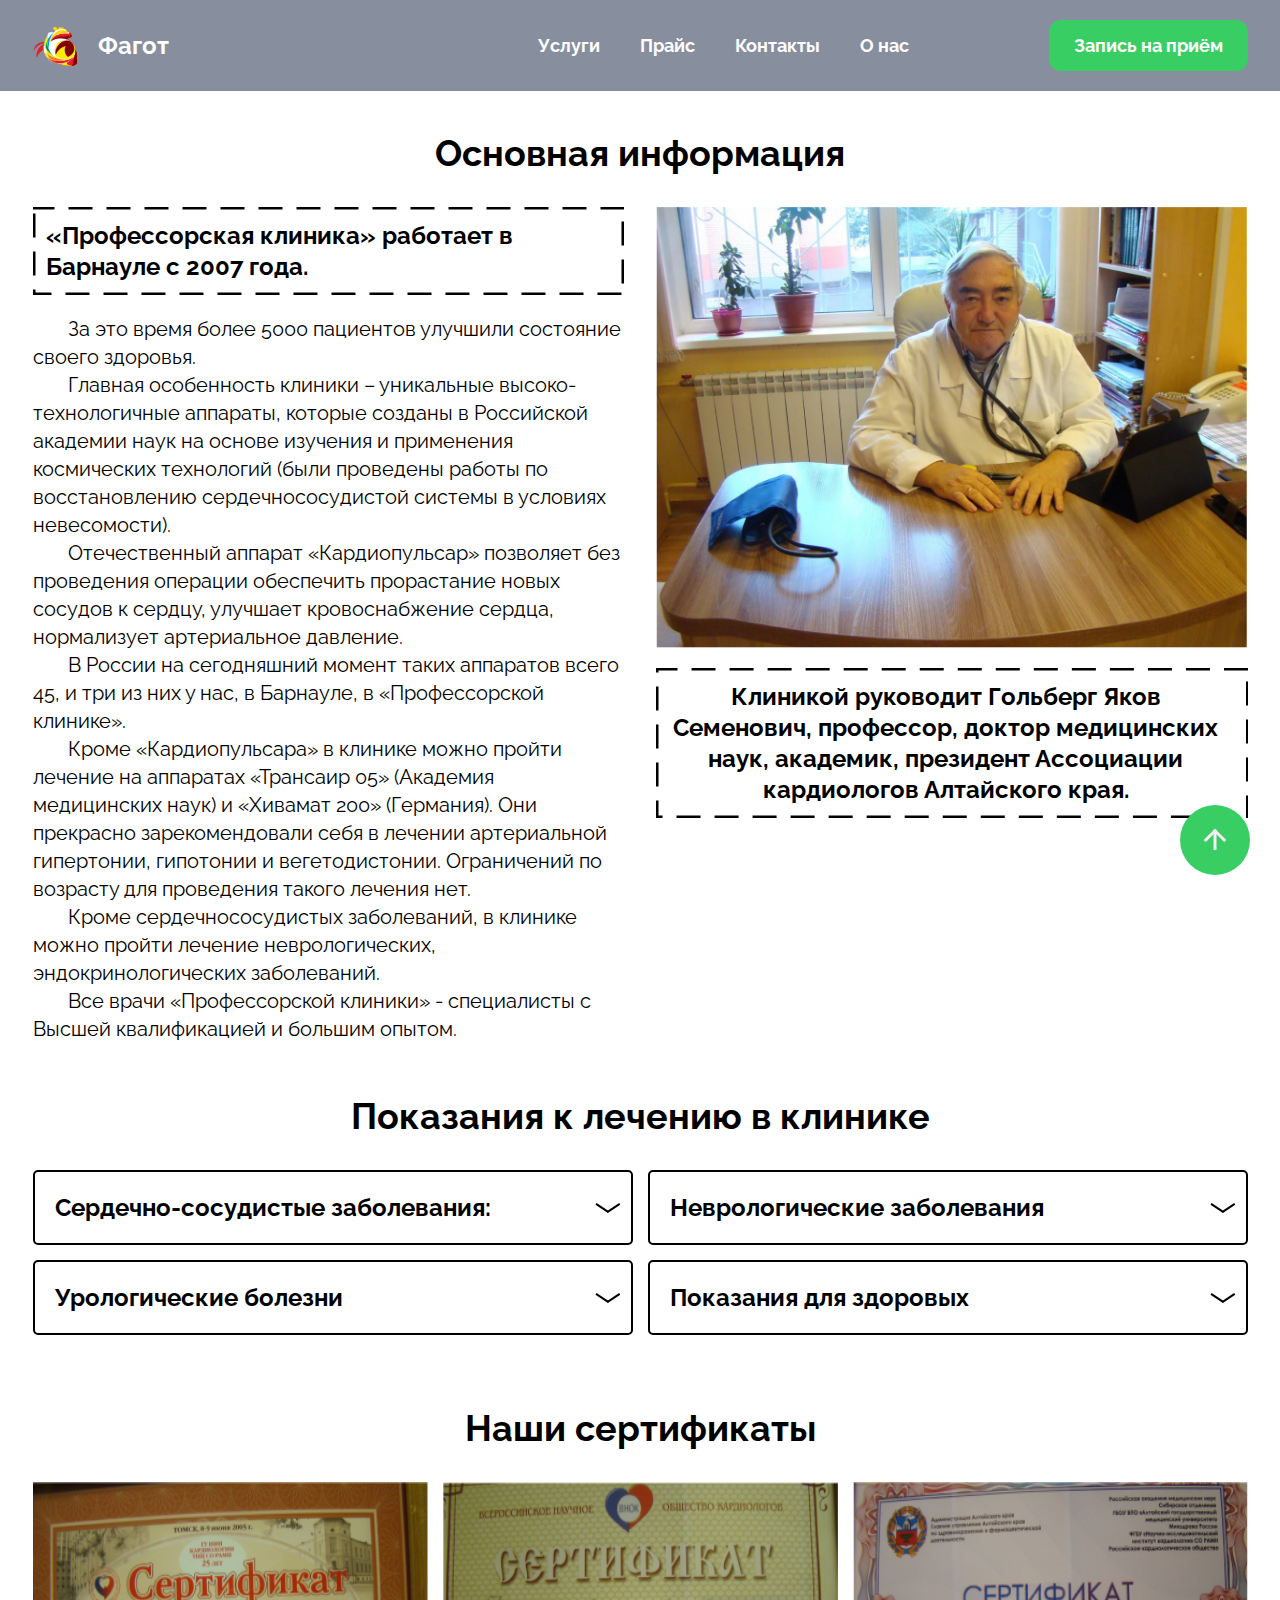
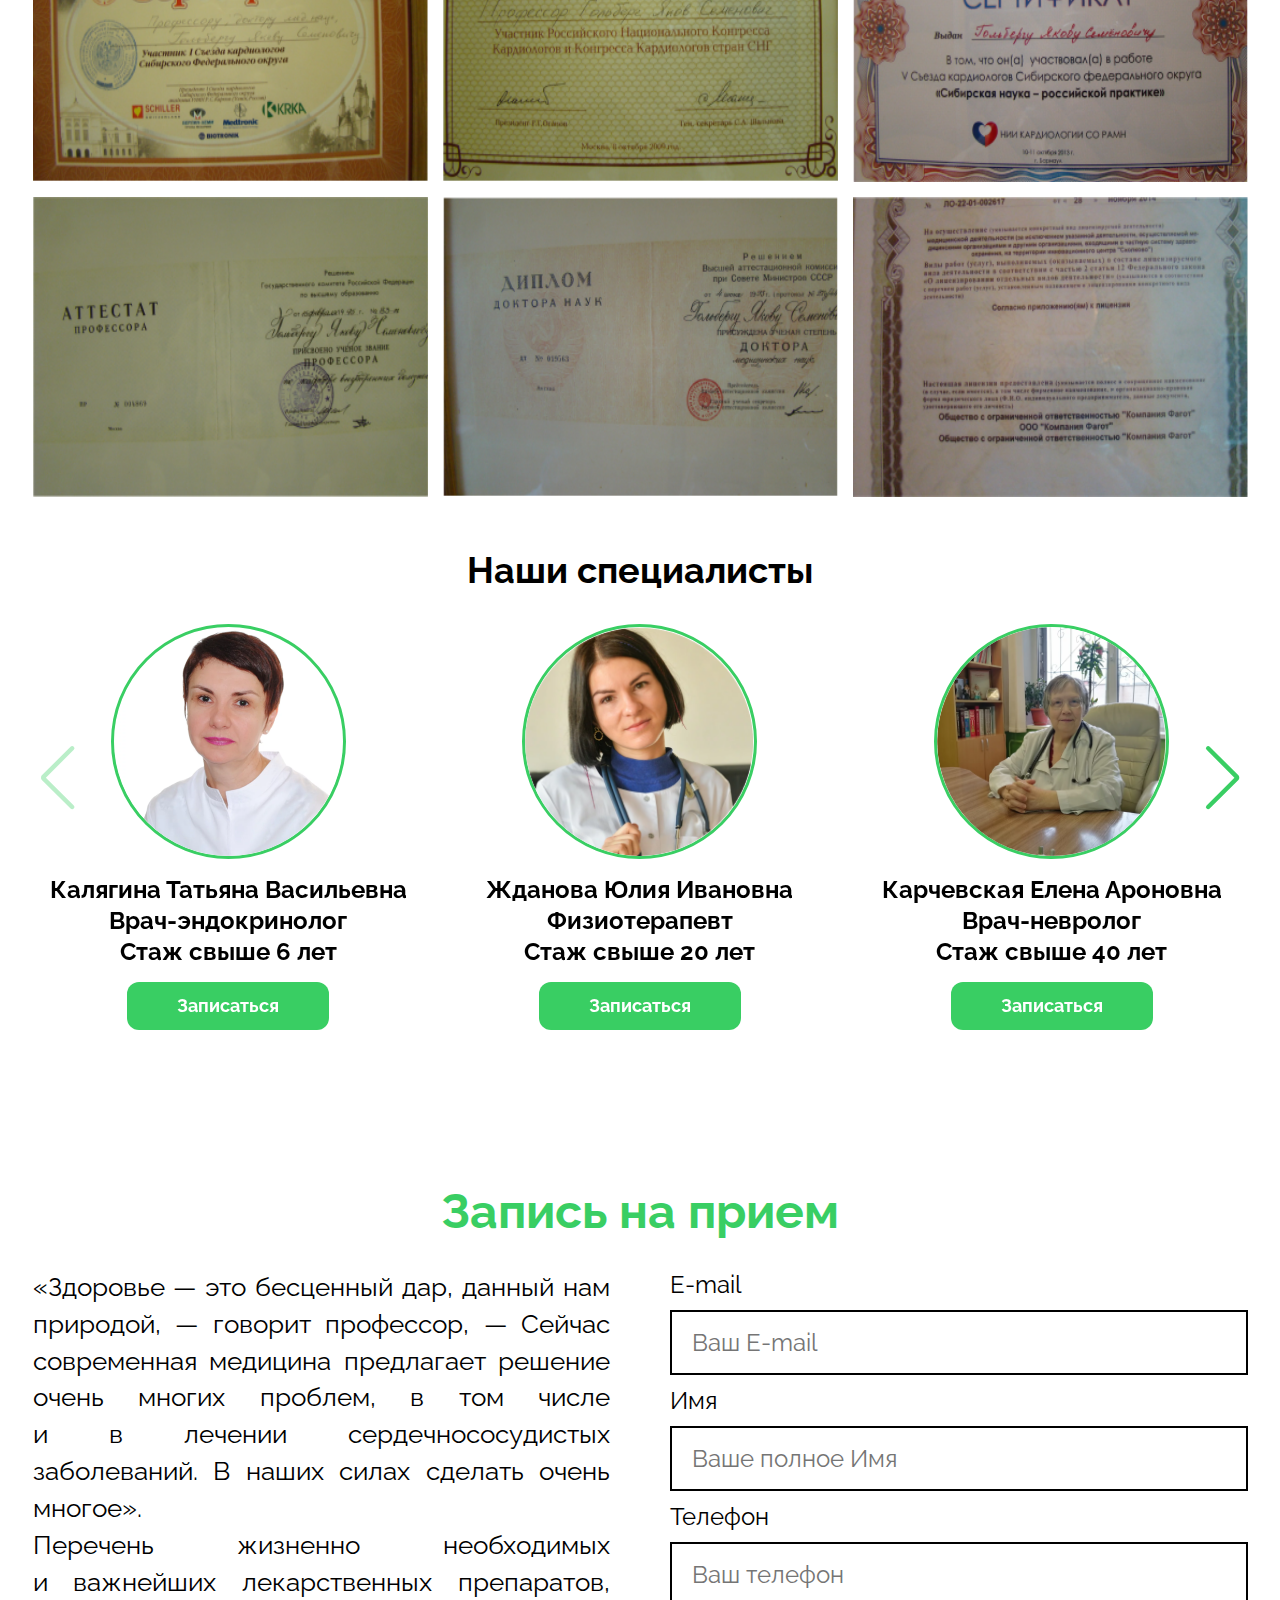
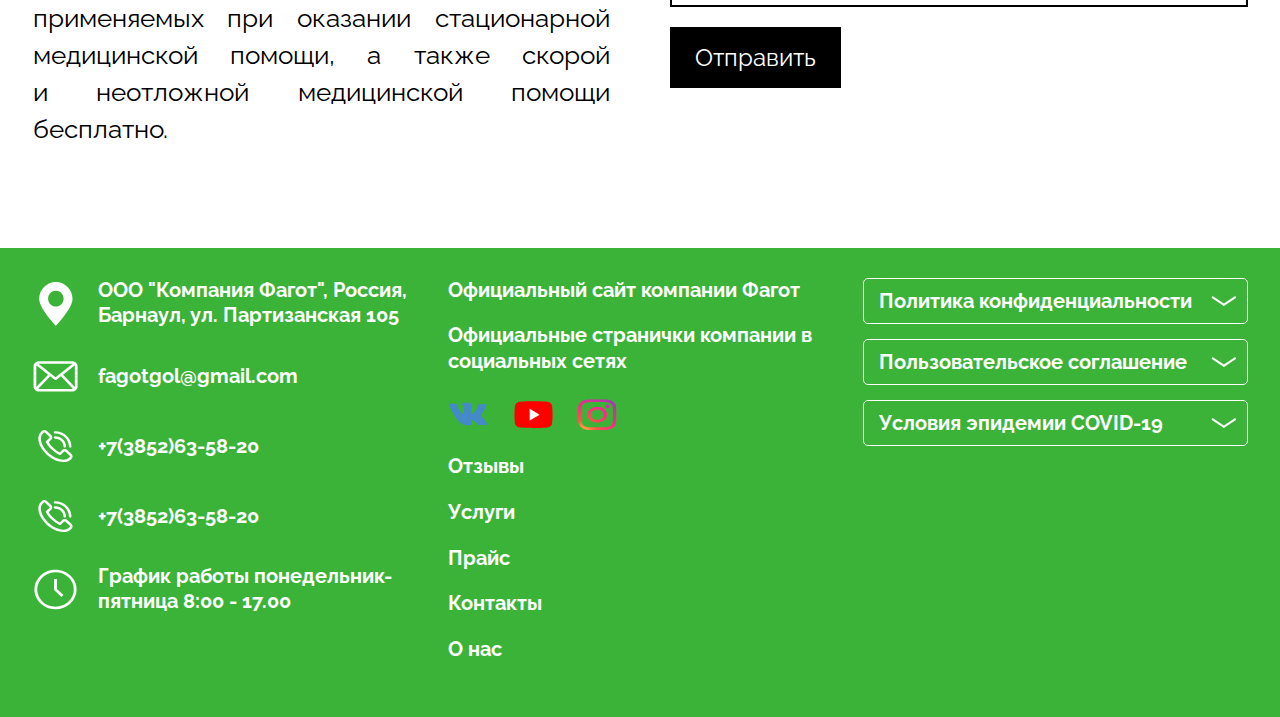
==== commit 6d123c72: "Add files via upload" ====
--- a/About.html
+++ b/About.html
@@ -6,8 +6,8 @@
 	<meta charset="UTF-8">
 	<meta name="format-detection" content="telephone=no">
 	<!-- <style>body{opacity: 0;}</style> -->
-	<link rel="stylesheet" href="css/style.min.css?_v=20220305220602">
-	<link rel="stylesheet" href="css/style.min.css?_v=20220305220602">
+	<link rel="stylesheet" href="css/style.min.css?_v=20220311155256">
+	<link rel="stylesheet" href="css/style.min.css?_v=20220311155256">
 	<link rel="shortcut icon" href="favicon.ico">
 
 	<!-- <meta name="robots" content="noindex, nofollow"> -->
@@ -24,9 +24,9 @@
 				<div class="header__menu menu">
 					<!--  HEADER -->
 					<div class="logo">
-						<a href="/" class="header__logo"><img src="img/Logo.svg" alt="">
-
-							<h3 href="/">Фагот</h3>
+						<a href="https://kenformrey.github.io/Fagot-06.03.2022/" class="header__logo"><img src="img/Logo.svg" alt="">
+
+							<h3 href="https://kenformrey.github.io/Fagot-06.03.2022/">Фагот</h3>
 
 						</a>
 					</div>
@@ -34,31 +34,30 @@
 					<div class="menu__nav menu">
 						<nav class="menu__body">
 							<ul class="menu__list">
+								<li class="menu__item hidden"><a href="https://kenformrey.github.io/Fagot-06.03.2022/" class="menu__link">Главная</a></li>
 								<li class="menu__item"><a href="Services.html" class="menu__link">Услуги </a></li>
 								<li class="menu__item"><a href="Price.html" class="menu__link">Прайс </a></li>
 								<li class="menu__item"><a href="Contacts.html" class="menu__link">Контакты </a></li>
 								<li class="menu__item"><a href="About.html" class="menu__link">О нас </a></li>
 								<li class="social__icons">
 									<div class="social__icon">
-										<a href="#"> <img src="img/Footer/Social/vk.svg" alt=""> </a>
+										<a href="https://vk.com/id380587980"> <img src="img/Footer/Social/vk.svg" alt=""> </a>
 									</div>
 
 									<div class="social__icon">
-										<a href="#"> <img src="img/Footer/Social/Youtube.svg" alt=""> </a>
+										<a href="https://www.youtube.com/channel/UCD90CI_VDaVIHZNmUctW5lA"> <img src="img/Footer/Social/Youtube.svg" alt=""> </a>
 									</div>
 
 									<div class="social__icon">
-										<a href="#"> <img src="img/Footer/Social/Instagram.svg" alt=""></a>
-									</div>
-
-									<div class="social__icon">
-										<a href="#"> <img src="img/Footer/Social/Telegram.svg" alt=""></a>
-									</div>
+										<a href="https://www.instagram.com/professorskaya_klinika/"> <img src="img/Footer/Social/Instagram.svg" alt=""></a>
+									</div>
+
+
 
 								</li>
 							</ul>
 						</nav>
-						<button data-da=".menu__list,767" type="submit" class="button button__header">Запись на приём</button>
+						<button data-da=".menu__list,769" type="submit" class="button button__header">Запись на приём</button>
 
 						<!-- Icon burger -->
 						<button type="button" class="menu__icon icon-menu"><span></span></button>
@@ -134,8 +133,6 @@
 											<h4>Клиникой руководит Гольберг Яков Семенович, профессор,
 												доктор медицинских наук, академик, президент Ассоциации кардиологов Алтайского края.</h4>
 										</div>
-										<a href="#" class="button button__clinic">Запись на приём</a>
-
 									</div>
 								</div>
 							</div>
@@ -302,13 +299,13 @@
 									<div class="about-slider__slide swiper-slide">
 										<div class="about-slider__body">
 
-											<a href="Doctor.html">
+											<a href="Doctor_1.html">
 												<div class="about-slider__image">
 													<img src="img/About/employees/1.png" alt="Картинка">
 												</div>
 
 												<div class="about-slider__title">
-													<h4>Жданова Юлия Ивановна</h4>
+													<h4>Калягина Татьяна Васильевна</h4>
 												</div>
 
 												<div class="about-slider__text ">
@@ -319,7 +316,7 @@
 
 
 
-											<a href="#" class="button button__slider">Записаться</a>
+											<a href="https://booking.medlock.ru/?user=fagot_golberga_barnaul&employeeId=2" class="button button__slider">Записаться</a>
 										</div>
 
 									</div>
@@ -327,24 +324,26 @@
 									<div class="about-slider__slide swiper-slide">
 										<div class="about-slider__body">
 
-											<a href="Doctor.html">
+											<a href="Doctor_2.html">
 												<div class="about-slider__image">
 													<img src="img/About/employees/2.png" alt="Картинка">
 												</div>
 
 												<div class="about-slider__title">
-													<h4>Жданова Юлия Ивановна</h4>
+													<h4>
+														Жданова Юлия Ивановна
+													</h4>
 												</div>
 
 												<div class="about-slider__text ">
-													<p>Врач-эндокринолог </p>
-													<p>Стаж свыше 6 лет</p>
+													<p>Физиотерапевт </p>
+													<p>Стаж свыше 20 лет</p>
 												</div>
 											</a>
 
 
 
-											<a href="#" class="button button__slider">Записаться</a>
+											<a href="https://booking.medlock.ru/?hash=903829fe3a6acd9ab9003f7c21f519ff&employeeId=12" class="button button__slider">Записаться</a>
 										</div>
 
 									</div>
@@ -352,31 +351,32 @@
 									<div class="about-slider__slide swiper-slide">
 										<div class="about-slider__body">
 
-											<a href="Doctor.html">
+											<a href="Doctor_3.html">
 												<div class="about-slider__image">
 													<img src="img/About/employees/3.png" alt="Картинка">
 												</div>
 
 												<div class="about-slider__title">
-													<h4>Жданова Юлия Ивановна</h4>
+													<h4>Карчевская Елена Ароновна</h4>
 												</div>
 
 												<div class="about-slider__text ">
-													<p>Врач-эндокринолог </p>
-													<p>Стаж свыше 6 лет</p>
+													<p>Врач-невролог</p>
+													<p>Стаж свыше 40 лет</p>
 												</div>
 											</a>
 
 
 
-											<a href="#" class="button button__slider">Записаться</a>
+											<a href="https://booking.medlock.ru/?user=fagot_golberga_barnaul&employeeId=1" class="button button__slider">Записаться</a>
 										</div>
 
 									</div>
+
 									<div class="about-slider__slide swiper-slide">
 										<div class="about-slider__body">
 
-											<a href="Doctor.html">
+											<a href="Doctor_4.html">
 												<div class="about-slider__image">
 													<img src="img/About/employees/4.webp" alt="Картинка">
 												</div>
@@ -386,17 +386,16 @@
 												</div>
 
 												<div class="about-slider__text ">
-													<p> Врач-кардиолог</p>
+													<p>Врач-кардиолог</p>
 													<p>Стаж свыше 32 лет </p>
 												</div>
 											</a>
 
-
-
-											<a href="#" class="button button__slider">Записаться</a>
+											<a href="https://booking.medlock.ru/?user=fagot_golberga_barnaul&employeeId=6" class="button button__slider">Записаться</a>
 										</div>
 
 									</div>
+
 									<div class="about-slider__slide swiper-slide">
 										<div class="about-slider__body">
 
@@ -423,7 +422,7 @@
 
 
 
-											<a href="#" class="button button__slider">Записаться</a>
+											<a href="#" class="button button__slider">Обратная связь</a>
 										</div>
 
 									</div>
@@ -476,12 +475,12 @@
 
 									<div class="form__line">
 										<label for="inp" class="form__label">Имя</label>
-										<input autocomplete="off" type="text" name="form[]" data-required="email" data-error="Неправильный E-mail" placeholder="Ваше полное Имя" class="input">
+										<input autocomplete="off" type="text" name="form[]" data-required="email" data-error="Неправильное Имя" placeholder="Ваше полное Имя" class="input">
 									</div>
 
 									<div class="form__line">
 										<label for="inp" class="form__label">Телефон</label>
-										<input autocomplete="off" type="text" name="form[]" data-required="email" data-error="Неправильный E-mail" placeholder="Ваш телефон" class="input">
+										<input autocomplete="off" type="text" name="form[]" data-required="email" data-error="Неправильный телефон" placeholder="Ваш телефон" class="input">
 									</div>
 
 									<button type="submit" class="form__button">Отправить</button>
@@ -525,7 +524,7 @@
 								<div class="footer__text">
 									<p>
 
-										<a class="link" href=""> fagotgol@gmail.com </a>
+										<a class="link" href="mailto:fagotgol@gmail.com"> fagotgol@gmail.com </a>
 									</p>
 								</div>
 
@@ -539,8 +538,7 @@
 
 								<div class="footer__text">
 									<p>
-										<a class="link" href=""> +7(3852)63-58-20</a>
-
+										<a class="link" href="tel:+7(3852)63-58-2"> +7(3852)63-58-20</a>
 									</p>
 								</div>
 
@@ -553,7 +551,7 @@
 
 								<div class="footer__text">
 									<p>
-										<a class="link" href=""> +7(3852)63-58-20</a>
+										<a class="link" href="tel:+7(3852)63-58-2"> +7(3852)63-58-20</a>
 
 									</p>
 								</div>
@@ -594,8 +592,7 @@
 
 							<li class="social__icons">
 								<div class="social__icon">
-									<a href="https://vk.com/id380587980
-"> <img src="img/Footer/Social/vk.svg" alt=""> </a>
+									<a href="https://vk.com/id380587980"> <img src="img/Footer/Social/vk.svg" alt=""> </a>
 								</div>
 
 								<div class="social__icon">
@@ -604,10 +601,6 @@
 
 								<div class="social__icon">
 									<a href="https://www.instagram.com/professorskaya_klinika/"> <img src="img/Footer/Social/Instagram.svg" alt=""></a>
-								</div>
-
-								<div class="social__icon">
-									<a href="#"> <img src="img/Footer/Social/Telegram.svg" alt=""></a>
 								</div>
 
 							</li>
@@ -758,30 +751,38 @@
 
 							<div class="spollers__item">
 								<button type="button" data-spoller class="spollers__title"> Условия эпидемии COVID-19 </button>
-								<div class="spollers__body">С учетом внесенных изменений в Указ губернатора Алтайского края от 31.03.2020
-									‹‹Об
-									отдельных мерах по предупреждению завоза и распространения новой короновирусной инфекции COVID-19›› (от
-									06.04.2020 №50) ООО “ Компания Фагот“ , Профессорская клиника Гольберга Я.С. возобновляет работу с
-									30.04.2020г.
-									Профессорская клиника Гольберга Я.С., НЕ ПРИНИМАЕТ при:
-									- Температуре тела выше 37 °С.
-									- Наличии признаков ОРВИ.
-									- При сроке менее 14 дней, после прибытия из-за границы, городов, районов установленных на карантин.
-									- Если менее 14 дней был в контакте с больным COVID-19.
-									Полный текст приказа размещен на официальном сайте Правительства Алтайского края
-									-https://www.altairegion22.ru/upload/iblock/968/44_UG_31.03.2020.pdf
-									Прием ведётся только по предварительной записи,
-									во избежание одномоментного скопления большого количества людей в вестибюле и коридорах клиники. С этой же
-									целью
-									просим вас, по возможности, ограничить количество сопровождающих лиц. На входе всем пациентам проводится
-									термометрия.
-									В клинике предприняты все необходимые меры для профилактики распространения инфекции.
-									Очень просим вас, при наличии возможности, посещать клинику в индивидуальных средствах защиты (лицевой
-									маске) .
-									Мы готовы принять пациентов с заболеваниями и состояниями, при которых отсрочка оказания медицинской
-									помощи на
-									определенное время, может повлечь за собой ухудшение состояния, угрозу жизни, здоровью, включая острые
-									заболевания, обострение хронических заболеваний.</div>
+								<div class="spollers__body">
+									<p>С учетом внесенных изменений в Указ губернатора Алтайского края от 31.03.2020
+										‹‹Об
+										отдельных мерах по предупреждению завоза и распространения новой короновирусной инфекции COVID-19›› (от
+										06.04.2020 №50) ООО “ Компания Фагот“ , Профессорская клиника Гольберга Я.С. возобновляет работу с
+										30.04.2020г.
+									<p> Профессорская клиника Гольберга Я.С., НЕ ПРИНИМАЕТ при:
+										- Температуре тела выше 37 °С.
+										- Наличии признаков ОРВИ.
+										- При сроке менее 14 дней, после прибытия из-за границы, городов, районов установленных на карантин.
+										- Если менее 14 дней был в контакте с больным COVID-19.
+										Полный текст приказа размещен на официальном сайте Правительства Алтайского края
+										-https://www.altairegion22.ru
+										/upload/iblock/968/44_UG_31
+										.03.2020.pdf</p>
+
+									<p> Прием ведётся только по предварительной записи,
+										во избежание одномоментного скопления большого количества людей в вестибюле и коридорах клиники. С
+										этой же
+										целью просим вас, по возможности, ограничить количество сопровождающих лиц. На входе всем пациентам
+										проводится
+										термометрия.</p>
+									<p>В клинике предприняты все необходимые меры для профилактики распространения инфекции.
+										Очень просим вас, при наличии возможности, посещать клинику в индивидуальных средствах защиты (лицевой
+										маске) .
+										Мы готовы принять пациентов с заболеваниями и состояниями, при которых отсрочка оказания медицинской
+										помощи на
+										определенное время, может повлечь за собой ухудшение состояния, угрозу жизни, здоровью, включая острые
+										заболевания, обострение хронических заболеваний.</p>
+
+									</p>
+								</div>
 							</div>
 						</div>
 
@@ -805,7 +806,7 @@
 </div>
  -->
 
-	<script src="js/app.min.js?_v=20220305220602"></script>
+	<script src="js/app.min.js?_v=20220311155256"></script>
 
 
 </body>
--- a/css/style.min.css
+++ b/css/style.min.css
@@ -1 +1 @@
-@charset "UTF-8";@import url(https://fonts.googleapis.com/css?family=Raleway:regular,700,900&display=swap);@font-face{font-family:icons;font-display:swap;src:url(../fonts/icons.woff2) format("woff2"),url(../fonts/icons.woff) format("woff");font-weight:400;font-style:normal}[class*=_icon-]:before{font-family:icons;font-style:normal;font-weight:400;font-variant:normal;text-transform:none;line-height:1;-webkit-font-smoothing:antialiased;-moz-osx-font-smoothing:grayscale}._icon-Monitor:before{content:"\e900";color:#39ce63}._icon-Heart:before{content:"\e901";color:#39ce63}._icon-Squares:before{content:"\e902"}._icon-Doctor:before{content:"\e903";color:#39ce63}._icon-Hand:before{content:"\e904";color:#39ce63}._icon-Clock:before{content:"\e905"}._icon-Car:before{content:"\e906"}._icon-Phone:before{content:"\e907"}._icon-Marker:before{content:"\e908"}._icon-vk .path1:before{content:"\e909";color:#fff}._icon-vk .path2:before{content:"\e90a";margin-left:-1.0322265625em;color:#4489c8}._icon-Instagram:before{content:"\e90b"}._icon-Parking:before{content:"\e937"}._icon-Telegram .path1:before{content:"\e938";color:#000}._icon-Telegram .path2:before{content:"\e939";margin-left:-.884765625em;color:#fff}._icon-E-mail:before{content:"\e93a"}._icon-youtube .path1:before{content:"\e93b";color:red}._icon-youtube .path2:before{content:"\e93c";margin-left:-1em;color:#fff}*{padding:0;margin:0;border:0}*,:after,:before{-webkit-box-sizing:border-box;box-sizing:border-box}body,html{height:100%;min-width:320px}body{color:#000;line-height:1;font-family:Raleway;font-size:1.125rem;-ms-text-size-adjust:100%;-moz-text-size-adjust:100%;-webkit-text-size-adjust:100%;-webkit-font-smoothing:antialiased;-moz-osx-font-smoothing:grayscale}button,input,textarea{font-family:Raleway;font-size:inherit}button{cursor:pointer;color:inherit;background-color:inherit}a{color:inherit}a:link,a:visited{text-decoration:none}a:hover{text-decoration:none}ul li{list-style:none}img{vertical-align:top}h1,h2,h3,h4,h5,h6{font-weight:inherit;font-size:inherit}.lock body{overflow:hidden;-ms-touch-action:none;touch-action:none}.wrapper{min-height:100%;overflow:hidden;display:-webkit-box;display:-ms-flexbox;display:flex;-webkit-box-orient:vertical;-webkit-box-direction:normal;-ms-flex-direction:column;flex-direction:column}.wrapper>main{-webkit-box-flex:1;-ms-flex:1 1 auto;flex:1 1 auto}.wrapper>*{min-width:0}[class*=__container]{max-width:75.9375rem;-webkit-box-sizing:content-box;box-sizing:content-box;margin:0 auto;padding:0 1.25rem}.form__label{display:inline-block;line-height:1.2916666667;margin-bottom:.625rem}.form__button{display:-webkit-inline-box;display:-ms-inline-flexbox;display:inline-flex;padding:15px 25px;background:#000;color:#fff;-webkit-transition:all .2s ease-in-out 0s;-o-transition:all .2s ease-in-out 0s;transition:all .2s ease-in-out 0s;line-height:1.2916666667}.form__button:hover{background:#39ce63;color:#fff}.button{display:-webkit-inline-box;display:-ms-inline-flexbox;display:inline-flex;padding:15px 25px;color:#fff;background:#39ce63;font-weight:700;border-radius:12px;-webkit-transition:all .3s ease 0s;-o-transition:all .3s ease 0s;transition:all .3s ease 0s}.button._fw{width:100%}input[type=email],input[type=tel],input[type=text],textarea{-webkit-appearance:none;-moz-appearance:none;appearance:none}.input{border-radius:0!important;width:100%;display:block;padding:0 20px;height:65px;border:2px solid #000;line-height:1.2916666667}textarea.input{resize:none;padding:0 0}.spollers{display:-ms-grid;display:grid;gap:15px}.spollers__title{width:100%;cursor:default;text-align:left;border:1px solid #fff;padding:.625rem .9375rem;border-radius:.3125rem;position:relative}._spoller-init .spollers__title{cursor:pointer}._spoller-init .spollers__title::after,._spoller-init .spollers__title::before{content:"";position:absolute;right:10px;top:50%;background-color:#fff;height:2px;width:15px;-webkit-transition:-webkit-transform .5s ease 0s;transition:-webkit-transform .5s ease 0s;-o-transition:transform .5s ease 0s;transition:transform .5s ease 0s;transition:transform .5s ease 0s,-webkit-transform .5s ease 0s}._spoller-init .spollers__title::before{-webkit-transform:translate(-75%,-50%) rotate(34deg);-ms-transform:translate(-75%,-50%) rotate(34deg);transform:translate(-75%,-50%) rotate(34deg)}._spoller-init .spollers__title::after{-webkit-transform:translate(0,-50%) rotate(-34deg);-ms-transform:translate(0,-50%) rotate(-34deg);transform:translate(0,-50%) rotate(-34deg)}._spoller-init .spollers__title._spoller-active::before{-webkit-transform:translateX(-75%) rotate(-34deg);-ms-transform:translateX(-75%) rotate(-34deg);transform:translateX(-75%) rotate(-34deg)}._spoller-init .spollers__title._spoller-active::after{-webkit-transform:rotate(34deg);-ms-transform:rotate(34deg);transform:rotate(34deg)}.spollers__body{padding:1.25rem;border-radius:.3125rem;border:1px solid #eee;width:100%}#map{background:url(../img/icons/loading.gif) center/50px no-repeat}[data-showmore-button]{margin-top:15px;color:#fff;background:#39ce63;padding:15px 25px;border-radius:15px;line-height:1.3;font-weight:700}[data-showmore-button]:hover{background:#000}[data-showmore-button] span:last-child{display:none}._showmore-active [data-showmore-button] span{display:none}._showmore-active [data-showmore-button] span:last-child{display:block}[data-fullscreen]{min-height:100vh}.touch [data-fullscreen]{min-height:calc(var(--vh,1vh) * 100)}[data-sticky]{position:relative}[class*=-ibg]{position:relative}[class*=-ibg] img{position:absolute;width:100%;height:100%;top:0;left:0;-o-object-fit:cover;object-fit:cover}[class*=-ibg_contain] img{-o-object-fit:contain;object-fit:contain}.item__video{position:relative;overflow:hidden;height:0;padding-bottom:33.25%;-o-object-fit:cover;object-fit:cover}.item__video embed,.item__video iframe,.item__video object,.item__video video{position:absolute;top:0;left:0;width:100%;height:100%}.title{color:#39ce63;line-height:1.1666666667;font-weight:700;text-align:center}.title__black{font-weight:700;text-align:center;line-height:1.3055555556}.item__icon{font-size:3.4375rem}.header{position:absolute;width:100%;left:0;top:0;z-index:50;min-height:60px;background:#7f838d}.header__container{padding:20px 10px}.header__menu{display:-webkit-box;display:-ms-flexbox;display:flex;-webkit-box-align:center;-ms-flex-align:center;align-items:center}.header__logo{display:-webkit-box;display:-ms-flexbox;display:flex;-webkit-box-align:center;-ms-flex-align:center;align-items:center;font-weight:700;font-size:1.5rem;width:45px;height:40px;line-height:1.2916666667;color:#fff;cursor:default}.header__logo img{margin-right:1.25rem}.header__logo h3,.header__logo img{cursor:pointer}.menu__nav{display:-webkit-box;display:-ms-flexbox;display:flex;-webkit-box-align:center;-ms-flex-align:center;align-items:center;-webkit-box-flex:0;-ms-flex:0 1 auto;flex:0 1 auto}.menu__body{display:-webkit-box;display:-ms-flexbox;display:flex}.menu .social__icons{display:none}.menu .social__icon img{width:50px;height:50px}.menu .social__icon:not(:last-child){margin-right:15px}.menu__link{position:relative;font-weight:700;font-size:1.125rem;line-height:1.2777777778;color:#fff;display:inline-block}.menu__link:after{content:"";position:absolute;bottom:-8px;left:0;right:0;width:100%;height:3px;-webkit-transform:scaleX(0);-ms-transform:scaleX(0);transform:scaleX(0);background-color:#39ce63;-webkit-transition:-webkit-transform .3s;transition:-webkit-transform .3s;-o-transition:transform .3s;transition:transform .3s;transition:transform .3s,-webkit-transform .3s}.menu__link:hover:after{-webkit-transform:scaleX(1);-ms-transform:scaleX(1);transform:scaleX(1)}.logo{-webkit-box-flex:1;-ms-flex:1 1 160px;flex:1 1 160px}.button__header{-webkit-transition:all .4s ease-out;-o-transition:all .4s ease-out;transition:all .4s ease-out}.button__header:hover{background:#000}.icon-menu{display:none}.footer{padding:30px 0;background:#3bb338}.footer__row{display:-webkit-box;display:-ms-flexbox;display:flex;margin:0 -15px;-ms-flex-wrap:wrap;flex-wrap:wrap}.footer .link{cursor:pointer;position:relative}.footer .link:after{content:"";position:absolute;bottom:-8px;left:0;right:0;width:100%;height:3px;-webkit-transform:scaleX(0);-ms-transform:scaleX(0);transform:scaleX(0);background-color:#fff;-webkit-transition:-webkit-transform .3s;transition:-webkit-transform .3s;-o-transition:transform .3s;transition:transform .3s;transition:transform .3s,-webkit-transform .3s}.footer .link:hover:after{-webkit-transform:scaleX(1);-ms-transform:scaleX(1);transform:scaleX(1)}.footer__column{-webkit-box-flex:1;-ms-flex:1 1 33.3%;flex:1 1 33.3%;padding:0 15px;color:#fff;line-height:1.2777777778;font-weight:700}.footer__column:not(:last-child){margin-bottom:25px}.footer__item{display:-webkit-box;display:-ms-flexbox;display:flex;position:relative;-webkit-box-align:center;-ms-flex-align:center;align-items:center}.footer__item:not(:last-child){margin-bottom:25px}.footer .item__img{padding-right:20px}.footer .item__img img{width:45px;height:45px}.footer__social li:not(:last-child){margin-bottom:20px}.footer .social__icons{display:-webkit-box;display:-ms-flexbox;display:flex;-webkit-box-align:center;-ms-flex-align:center;align-items:center}.footer .social__icon{cursor:pointer}.footer .social__icon img{width:40px;height:40px}.footer .social__icon:not(:last-child){margin-right:25px}.spollers__title{font-weight:700}#back-to-top{position:fixed;right:30px;bottom:25px;width:70px;height:70px;border:transparent;border-radius:50%;background:#39ce63;cursor:pointer;z-index:50}#back-to-top::after,#back-to-top:before{content:"";position:absolute;top:50%;left:50%;-webkit-transform:translate(-50%,-50%);-ms-transform:translate(-50%,-50%);transform:translate(-50%,-50%)}#back-to-top:before{width:3px;height:20px;border-top-left-radius:3px;border-top-right-radius:3px;background:#f5f0f6}#back-to-top:after{width:16px;height:16px;-webkit-transform:translate(-50%,-50%) rotate(45deg);-ms-transform:translate(-50%,-50%) rotate(45deg);transform:translate(-50%,-50%) rotate(45deg);border-top:3px solid #f5f0f6;border-left:3px solid #f5f0f6}.isShowBtn{opacity:1;-webkit-transition:.5s ease-in-out;-o-transition:.5s ease-in-out;transition:.5s ease-in-out}.isShowBtn__hide{opacity:0}.fullscreen{display:-webkit-box;display:-ms-flexbox;display:flex;-webkit-box-align:center;-ms-flex-align:center;align-items:center}.fullscreen__one{position:relative}.fullscreen__body{position:relative;max-width:100%;margin:0 auto;text-align:center;z-index:1}.fullscreen__title{font-size:4.5rem;line-height:1.2916666667;color:#fff}.fullscreen__image{position:absolute;width:100%;height:100%;top:0;left:0}.fullscreen__image img{-o-object-position:left;object-position:left}.arrow-down{position:absolute;cursor:pointer;display:-webkit-box;display:-ms-flexbox;display:flex;top:108%;left:50%;-webkit-transform:translate(-50%,-50%);-ms-transform:translate(-50%,-50%);transform:translate(-50%,-50%)}.arrow-down img{padding:10px;width:90px;height:90px}.Services__row{display:-webkit-box;display:-ms-flexbox;display:flex;-ms-flex-wrap:wrap;flex-wrap:wrap}.Services__column{-webkit-box-flex:1;-ms-flex:1 1 100%;flex:1 1 100%;margin-bottom:3.75rem}.Services__item{display:-webkit-box;display:-ms-flexbox;display:flex;-webkit-box-align:center;-ms-flex-align:center;align-items:center}.Services__item:not(:last-child){margin-bottom:2.1875rem}.Services .item__row{display:-webkit-box;display:-ms-flexbox;display:flex;-webkit-box-align:start;-ms-flex-align:start;align-items:flex-start}.Services .item__content{-webkit-box-flex:0;-ms-flex:0 1 auto;flex:0 1 auto}.Services .item__text{line-height:1.3333333333}.Services .item__title{line-height:1.3076923077;font-weight:700;margin-bottom:.625rem}.swiper-slide{-ms-flex-negative:0;flex-shrink:0}.image-slider{position:relative}.image-slider__slide{position:relative;max-height:43.75rem}.image-slider__image{position:absolute;width:100%;height:100%;top:0;left:0;text-align:center}.image-slider__image img{position:absolute;width:100%;height:100%;top:0;left:0;-o-object-fit:cover;object-fit:cover;-o-object-position:center;object-position:center;z-index:0}.image-slider__description{padding:35px;background:#303740;opacity:.8;text-align:center;z-index:1}.image-slider__description .button__slider{line-height:1.2916666667;cursor:pointer}.image-slider__content{color:#fff;margin-bottom:1.25rem}.image-slider__title{line-height:1.3055555556;margin-bottom:.9375rem}.image-slider__text{text-align:justify;line-height:1.3}.image-slider__text li:not(:last-child){margin-bottom:5px}.therapy{position:relative}.therapy__item:not(:last-child){margin-bottom:1.875rem}.item{position:relative}.item__content{-webkit-box-flex:0;-ms-flex:0 1 540px;flex:0 1 540px;text-align:left}.item__content-title{line-height:1.3157894737;font-weight:700;margin-bottom:.625rem}.item__content-text{font-size:1.5rem;font-weight:400;line-height:1.2916666667}.Reviews{position:relative}.Reviews__slider{position:relative;overflow:hidden}.Reviews .swiper-button-next,.Reviews .swiper-button-prev{top:40%}.Reviews .swiper-button-next,.Reviews .swiper-rtl .swiper-button-prev{right:5px}.Reviews .swiper-button-prev,.Reviews .swiper-rtl .swiper-button-next{left:5px}.Reviews-slider{position:relative;display:-webkit-box;display:-ms-flexbox;display:flex;margin:0 auto}.Reviews-slider__slide{position:relative;border:2px solid #39ce63;border-top-left-radius:40px;border-bottom-right-radius:40px}.Reviews-slider__title{line-height:1.55;font-weight:700}.Reviews-slider__title .wrapper__span{display:inline-block;position:relative}.Reviews-slider__title span{display:inline-block;background:#39ce63;color:#fff;text-align:center;border-radius:50%;position:absolute;-webkit-transform:translateY(30%);-ms-transform:translateY(30%);transform:translateY(30%)}.Reviews-slider__title .number{position:relative;top:-.3em;padding:2px 10px;width:40px}.Reviews-slide{display:-webkit-box;display:-ms-flexbox;display:flex;overflow:hidden}.text{-webkit-box-flex:1;-ms-flex:1 1 auto;flex:1 1 auto;line-height:1.3888888889}.text .Green{cursor:pointer;color:#3bb338;font-weight:700;-webkit-transition:all .3s ease 0s;-o-transition:all .3s ease 0s;transition:all .3s ease 0s}.text .Green:hover{color:#000}.form{font-family:Raleway}.form__content{-webkit-box-flex:1;-ms-flex:1 0 auto;flex:1 0 auto}.form__row{margin:0 -1.875rem}.form__column{-webkit-box-flex:1;-ms-flex:1 1 50%;flex:1 1 50%;padding:0 1.875rem}.form__column:not(:last-child){margin-bottom:20px}.form__text{-webkit-box-flex:0;-ms-flex:0 1 500px;flex:0 1 500px;font-family:Raleway;line-height:1.4166666667;text-align:justify}.form__line:not(:last-child){margin-bottom:10px}.form__button{margin-top:.625rem}.category__column{-webkit-box-flex:0;-ms-flex:0 1 50%;flex:0 1 50%}.item__row{display:-webkit-box;display:-ms-flexbox;display:flex;margin:0 -15px}.item__body,.item__image{padding:0 15px}.item__image{-webkit-box-flex:1;-ms-flex:1 1 50%;flex:1 1 50%}.item__image img{max-width:100%}.item__body{-webkit-box-flex:0;-ms-flex:0 1 50%;flex:0 1 50%}.item__title{font-weight:700;line-height:1.3055555556}.item__text{line-height:1.2916666667}.button__service{padding:15px 50px}.cardiopulse__spollers .spollers{gap:15px;display:-ms-grid;display:grid;-ms-grid-columns:1fr 1fr;grid-template-columns:1fr 1fr}.cardiopulse__spollers .spollers__item{-webkit-box-flex:1;-ms-flex:1 1 50%;flex:1 1 50%}.cardiopulse__spollers .spollers__title{-webkit-transition:all .3s ease 0s;-o-transition:all .3s ease 0s;transition:all .3s ease 0s;border:2px solid #000;line-height:1.2916666667}.cardiopulse__spollers .spollers__title::after,.cardiopulse__spollers .spollers__title::before{content:"";background-color:#000}.cardiopulse__spollers .spollers__title:active,.cardiopulse__spollers .spollers__title:hover{color:#39ce63}._spoller-init .cardiopulse__spollers .spollers__title{cursor:pointer}._spoller-init .cardiopulse__spollers .spollers__title._spoller-active{color:#39ce63}._spoller-init .cardiopulse__spollers .spollers__title._spoller-active::after,._spoller-init .cardiopulse__spollers .spollers__title._spoller-active::before{background:#39ce63}.cardiopulse__spollers .spollers__body._services{border:1px solid #000;border-top:0;padding:20px 30px;line-height:1.5}.cardiopulse__spollers .spollers__body._services p:before{content:"";display:inline-block;width:15px;height:15px;background:#39ce63;border-radius:50%;margin-right:15px}.cardiopulse__spollers .spollers__body._services li{padding-left:10px}.cardiopulse__spollers .spollers__body._services li:not(:last-child){margin-bottom:5px}.cardiopulse .spollers__image{padding-top:10px}.cardiopulse .spollers__image img{max-width:100%;width:100%;height:100%}.cardiopulse__text{line-height:1.4;text-align:justify}.cardiopulse .info__row{display:-webkit-box;display:-ms-flexbox;display:flex;-webkit-box-align:start;-ms-flex-align:start;align-items:flex-start;margin:0 -15px}.cardiopulse .info__column{padding:0 15px}.cardiopulse .info__text{-webkit-box-flex:0;-ms-flex:0 1 75%;flex:0 1 75%;line-height:1.4}.warning__row{display:-webkit-box;display:-ms-flexbox;display:flex;-ms-flex-wrap:wrap;flex-wrap:wrap}.warning__column{-webkit-box-flex:1;-ms-flex:1 1 50%;flex:1 1 50%}.warning__column:not(:last-child){margin-bottom:15px}.warning__image{text-align:center}.warning__image img{max-width:100%;max-height:470px}.warning__body{background:#ceeccd;background-image:url("data:image/svg+xml,%3csvg width=%27100%25%27 height=%27100%25%27 xmlns=%27http://www.w3.org/2000/svg%27%3e%3crect width=%27100%25%27 height=%27100%25%27 fill=%27none%27 stroke=%27%23333%27 stroke-width=%275%27 stroke-dasharray=%2729%27 stroke-dashoffset=%270%27 stroke-linecap=%27square%27/%3e%3c/svg%3e")}.warning__title{font-weight:700;line-height:1.2916666667;text-align:center}.warning__text{line-height:1.3333333333}.contacts{padding:135px 0 25px}.contacts .info__row{display:-webkit-box;display:-ms-flexbox;display:flex;-webkit-box-align:start;-ms-flex-align:start;align-items:flex-start;-ms-flex-wrap:wrap;flex-wrap:wrap;margin:0 -10px}.contacts .info__column{position:relative;padding:0 10px;-webkit-box-flex:1;-ms-flex:1 1 33.3%;flex:1 1 33.3%;margin-bottom:30px}.contacts .info__item{position:relative;display:-webkit-box;display:-ms-flexbox;display:flex;-webkit-box-align:start;-ms-flex-align:start;align-items:start}.contacts .info__icon{color:#39ce63}.contacts .info__text{line-height:1.3;font-weight:700}.gallery-block{display:-ms-grid;display:grid;-ms-grid-columns:1fr 1fr 1fr;grid-template-columns:1fr 1fr 1fr;gap:15px}.gallery-block__item img{max-width:100%}.map .map-responsive{overflow:hidden;padding-bottom:56.25%;position:relative;height:0}.map .map-responsive iframe{left:0;top:0;height:100%;width:100%;position:absolute}.price__body{text-align:center;margin:0 auto}.price__row{display:-ms-flexbox;display:flex;margin:-10px -19.5px;-ms-flex-wrap:wrap;flex-wrap:wrap;display:-webkit-box}.price__column{display:-webkit-box;display:-ms-flexbox;display:flex;padding:15px 19.5px;-webkit-box-flex:0;-ms-flex:0 1 33.333%;flex:0 1 33.333%}.price__item{padding:25px 10px;background:#d3d3cd23;border:2px solid #39ce63;border-radius:12px;display:-webkit-box;display:-ms-flexbox;display:flex;-webkit-box-orient:vertical;-webkit-box-direction:normal;-ms-flex-direction:column;flex-direction:column}.price__service{-webkit-box-flex:1;-ms-flex:1 1 auto;flex:1 1 auto;padding-bottom:15px;line-height:1.125}.price__doctor{padding:0 7px;margin:0 auto;font-weight:700;line-height:1.3055555556;background:#c0e6bf;border-radius:12px}.price__number{margin-bottom:10px;line-height:1.2916666667}.button__price{display:block;background:#3ed368;line-height:1.28125}.doctor__row{display:-webkit-box;display:-ms-flexbox;display:flex;margin:-5px -15px;-ms-flex-wrap:wrap;flex-wrap:wrap;padding:5px 0}.doctor__row.card{-webkit-box-shadow:0 8px 29px rgba(0,0,0,.2);box-shadow:0 8px 29px rgba(0,0,0,.2)}.doctor__column{padding:5px 15px}.doctor__column.development,.doctor__column.info{-webkit-box-flex:1;-ms-flex:1 1 50%;flex:1 1 50%}.doctor__image img{width:100%;height:100%}.doctor__info-title{font-weight:700;line-height:1.28125;padding-bottom:7px}.doctor__info-title::after{content:"";width:285px;display:block;height:3px;background:#39ce63}.doctor .education__row{-webkit-box-flex:1;-ms-flex:1 1 50%;flex:1 1 50%}.doctor__info-subtitle{font-weight:700;line-height:1.4}.doctor__info-subtitle li:not(:last-child){margin-bottom:15px}.doctor__info-subtitle .data{content:"";display:block;background:#cdf2d8;height:30px;width:120px;border-radius:8px}.doctor__info-subtitle .data h4{text-align:center}.doctor__info-subtitle .education{color:#39ce63}.image__title{font-weight:700;line-height:1.2916666667}.image__subtitle{font-weight:700;line-height:1.2857142857}.image__subtitle:not(:last-child){margin-bottom:10px}.button__doctor{line-height:1.2916666667}.about{position:relative}.about__employers{overflow:hidden;position:relative;margin:0 auto}.about .swiper-button-next,.about .swiper-button-prev{top:40%}.about .swiper-button-next,.about .swiper-rtl .swiper-button-prev{right:5px}.about .swiper-button-prev,.about .swiper-rtl .swiper-button-next{left:5px}.clinic__row{display:-webkit-box;display:-ms-flexbox;display:flex;margin:-10px -16px;-ms-flex-wrap:wrap;flex-wrap:wrap}.clinic__column{padding:10px 16px;-webkit-box-flex:1;-ms-flex:1 1 50%;flex:1 1 50%}.clinic__item.image{text-align:center}.clinic__title{padding:13px 25px 13px 13px;font-weight:700;line-height:1.2916666667;background-image:url("data:image/svg+xml,%3csvg width=%27100%25%27 height=%27100%25%27 xmlns=%27http://www.w3.org/2000/svg%27%3e%3crect width=%27100%25%27 height=%27100%25%27 fill=%27none%27 stroke=%27black%27 stroke-width=%275%27 stroke-dasharray=%2719%27 stroke-dashoffset=%270%27 stroke-linecap=%27square%27/%3e%3c/svg%3e")}.clinic__title.subtitle-image{text-align:center}.clinic__text{line-height:1.4;text-indent:35px}.clinic__image img{max-width:100%}.about-slider{display:-webkit-box;display:-ms-flexbox;display:flex;position:relative;padding-bottom:30px}.about-slider__body{text-align:center}.about-slider__image{margin-bottom:15px}.about-slider__image img{border:3px solid #39ce63;border-radius:50%;width:235px;height:235px}.about-slider__text,.about-slider__title{margin:0 auto;font-weight:700;line-height:1.2916666667}.about-slider__text{margin-bottom:15px}.button__slider{padding:15px 50px}@font-face{font-family:swiper-icons;src:url("data:application/font-woff;charset=utf-8;base64, [base64]//wADZ2x5ZgAAAywAAADMAAAD2MHtryVoZWFkAAABbAAAADAAAAA2E2+eoWhoZWEAAAGcAAAAHwAAACQC9gDzaG10eAAAAigAAAAZAAAArgJkABFsb2NhAAAC0AAAAFoAAABaFQAUGG1heHAAAAG8AAAAHwAAACAAcABAbmFtZQAAA/gAAAE5AAACXvFdBwlwb3N0AAAFNAAAAGIAAACE5s74hXjaY2BkYGAAYpf5Hu/j+W2+MnAzMYDAzaX6QjD6/4//Bxj5GA8AuRwMYGkAPywL13jaY2BkYGA88P8Agx4j+/8fQDYfA1AEBWgDAIB2BOoAeNpjYGRgYNBh4GdgYgABEMnIABJzYNADCQAACWgAsQB42mNgYfzCOIGBlYGB0YcxjYGBwR1Kf2WQZGhhYGBiYGVmgAFGBiQQkOaawtDAoMBQxXjg/wEGPcYDDA4wNUA2CCgwsAAAO4EL6gAAeNpj2M0gyAACqxgGNWBkZ2D4/wMA+xkDdgAAAHjaY2BgYGaAYBkGRgYQiAHyGMF8FgYHIM3DwMHABGQrMOgyWDLEM1T9/w8UBfEMgLzE////P/5//f/V/xv+r4eaAAeMbAxwIUYmIMHEgKYAYjUcsDAwsLKxc3BycfPw8jEQA/[base64]/uznmfPFBNODM2K7MTQ45YEAZqGP81AmGGcF3iPqOop0r1SPTaTbVkfUe4HXj97wYE+yNwWYxwWu4v1ugWHgo3S1XdZEVqWM7ET0cfnLGxWfkgR42o2PvWrDMBSFj/IHLaF0zKjRgdiVMwScNRAoWUoH78Y2icB/yIY09An6AH2Bdu/UB+yxopYshQiEvnvu0dURgDt8QeC8PDw7Fpji3fEA4z/PEJ6YOB5hKh4dj3EvXhxPqH/SKUY3rJ7srZ4FZnh1PMAtPhwP6fl2PMJMPDgeQ4rY8YT6Gzao0eAEA409DuggmTnFnOcSCiEiLMgxCiTI6Cq5DZUd3Qmp10vO0LaLTd2cjN4fOumlc7lUYbSQcZFkutRG7g6JKZKy0RmdLY680CDnEJ+UMkpFFe1RN7nxdVpXrC4aTtnaurOnYercZg2YVmLN/d/gczfEimrE/fs/bOuq29Zmn8tloORaXgZgGa78yO9/cnXm2BpaGvq25Dv9S4E9+5SIc9PqupJKhYFSSl47+Qcr1mYNAAAAeNptw0cKwkAAAMDZJA8Q7OUJvkLsPfZ6zFVERPy8qHh2YER+3i/BP83vIBLLySsoKimrqKqpa2hp6+jq6RsYGhmbmJqZSy0sraxtbO3sHRydnEMU4uR6yx7JJXveP7WrDycAAAAAAAH//wACeNpjYGRgYOABYhkgZgJCZgZNBkYGLQZtIJsFLMYAAAw3ALgAeNolizEKgDAQBCchRbC2sFER0YD6qVQiBCv/H9ezGI6Z5XBAw8CBK/m5iQQVauVbXLnOrMZv2oLdKFa8Pjuru2hJzGabmOSLzNMzvutpB3N42mNgZGBg4GKQYzBhYMxJLMlj4GBgAYow/P/PAJJhLM6sSoWKfWCAAwDAjgbRAAB42mNgYGBkAIIbCZo5IPrmUn0hGA0AO8EFTQAA");font-weight:400;font-style:normal}:root{--swiper-theme-color:#39ce63}.swiper{margin-left:auto;margin-right:auto;position:relative;overflow:hidden;list-style:none;padding:0;z-index:1}.swiper-vertical>.swiper-wrapper{-webkit-box-orient:vertical;-webkit-box-direction:normal;-ms-flex-direction:column;flex-direction:column}.swiper-wrapper{position:relative;width:100%;height:100%;z-index:1;display:-webkit-box;display:-ms-flexbox;display:flex;-webkit-transition-property:-webkit-transform;transition-property:-webkit-transform;-o-transition-property:transform;transition-property:transform;transition-property:transform,-webkit-transform;-webkit-box-sizing:content-box;box-sizing:content-box}.swiper-android .swiper-slide,.swiper-wrapper{-webkit-transform:translate3d(0,0,0);transform:translate3d(0,0,0)}.swiper-pointer-events{-ms-touch-action:pan-y;touch-action:pan-y}.swiper-pointer-events.swiper-vertical{-ms-touch-action:pan-x;touch-action:pan-x}.swiper-slide{width:100%;height:100%;position:relative;-webkit-transition-property:-webkit-transform;transition-property:-webkit-transform;-o-transition-property:transform;transition-property:transform;transition-property:transform,-webkit-transform}.swiper-slide-invisible-blank{visibility:hidden}.swiper-autoheight,.swiper-autoheight .swiper-slide{height:auto}.swiper-autoheight .swiper-wrapper{-webkit-box-align:start;-ms-flex-align:start;align-items:flex-start;-webkit-transition-property:height,-webkit-transform;transition-property:height,-webkit-transform;-o-transition-property:transform,height;transition-property:transform,height;transition-property:transform,height,-webkit-transform}.swiper-3d,.swiper-3d.swiper-css-mode .swiper-wrapper{-webkit-perspective:1200px;perspective:1200px}.swiper-3d .swiper-cube-shadow,.swiper-3d .swiper-slide,.swiper-3d .swiper-slide-shadow,.swiper-3d .swiper-slide-shadow-bottom,.swiper-3d .swiper-slide-shadow-left,.swiper-3d .swiper-slide-shadow-right,.swiper-3d .swiper-slide-shadow-top,.swiper-3d .swiper-wrapper{-webkit-transform-style:preserve-3d;transform-style:preserve-3d}.swiper-3d .swiper-slide-shadow,.swiper-3d .swiper-slide-shadow-bottom,.swiper-3d .swiper-slide-shadow-left,.swiper-3d .swiper-slide-shadow-right,.swiper-3d .swiper-slide-shadow-top{position:absolute;left:0;top:0;width:100%;height:100%;pointer-events:none;z-index:10}.swiper-3d .swiper-slide-shadow{background:rgba(0,0,0,.15)}.swiper-3d .swiper-slide-shadow-left{background-image:-webkit-gradient(linear,right top,left top,from(rgba(0,0,0,.5)),to(rgba(0,0,0,0)));background-image:-o-linear-gradient(right,rgba(0,0,0,.5),rgba(0,0,0,0));background-image:linear-gradient(to left,rgba(0,0,0,.5),rgba(0,0,0,0))}.swiper-3d .swiper-slide-shadow-right{background-image:-webkit-gradient(linear,left top,right top,from(rgba(0,0,0,.5)),to(rgba(0,0,0,0)));background-image:-o-linear-gradient(left,rgba(0,0,0,.5),rgba(0,0,0,0));background-image:linear-gradient(to right,rgba(0,0,0,.5),rgba(0,0,0,0))}.swiper-3d .swiper-slide-shadow-top{background-image:-webkit-gradient(linear,left bottom,left top,from(rgba(0,0,0,.5)),to(rgba(0,0,0,0)));background-image:-o-linear-gradient(bottom,rgba(0,0,0,.5),rgba(0,0,0,0));background-image:linear-gradient(to top,rgba(0,0,0,.5),rgba(0,0,0,0))}.swiper-3d .swiper-slide-shadow-bottom{background-image:-webkit-gradient(linear,left top,left bottom,from(rgba(0,0,0,.5)),to(rgba(0,0,0,0)));background-image:-o-linear-gradient(top,rgba(0,0,0,.5),rgba(0,0,0,0));background-image:linear-gradient(to bottom,rgba(0,0,0,.5),rgba(0,0,0,0))}.swiper-css-mode>.swiper-wrapper{overflow:auto;scrollbar-width:none;-ms-overflow-style:none}.swiper-css-mode>.swiper-wrapper::-webkit-scrollbar{display:none}.swiper-css-mode>.swiper-wrapper>.swiper-slide{scroll-snap-align:start start}.swiper-horizontal.swiper-css-mode>.swiper-wrapper{-ms-scroll-snap-type:x mandatory;scroll-snap-type:x mandatory}.swiper-vertical.swiper-css-mode>.swiper-wrapper{-ms-scroll-snap-type:y mandatory;scroll-snap-type:y mandatory}.swiper-centered>.swiper-wrapper::before{content:"";-ms-flex-negative:0;flex-shrink:0;-webkit-box-ordinal-group:10000;-ms-flex-order:9999;order:9999}.swiper-centered.swiper-horizontal>.swiper-wrapper>.swiper-slide:first-child{-webkit-margin-start:var(--swiper-centered-offset-before);margin-inline-start:var(--swiper-centered-offset-before)}.swiper-centered.swiper-horizontal>.swiper-wrapper::before{height:100%;min-height:1px;width:var(--swiper-centered-offset-after)}.swiper-centered.swiper-vertical>.swiper-wrapper>.swiper-slide:first-child{-webkit-margin-before:var(--swiper-centered-offset-before);margin-block-start:var(--swiper-centered-offset-before)}.swiper-centered.swiper-vertical>.swiper-wrapper::before{width:100%;min-width:1px;height:var(--swiper-centered-offset-after)}.swiper-centered>.swiper-wrapper>.swiper-slide{scroll-snap-align:center center}.swiper-virtual.swiper-css-mode .swiper-wrapper::after{content:"";position:absolute;left:0;top:0;pointer-events:none}.swiper-virtual.swiper-css-mode.swiper-horizontal .swiper-wrapper::after{height:1px;width:var(--swiper-virtual-size)}.swiper-virtual.swiper-css-mode.swiper-vertical .swiper-wrapper::after{width:1px;height:var(--swiper-virtual-size)}:root{--swiper-navigation-size:44px}.swiper-button-next,.swiper-button-prev{position:absolute;top:50%;width:calc(var(--swiper-navigation-size)/ 44 * 27);height:var(--swiper-navigation-size);margin-top:calc(0px - var(--swiper-navigation-size)/ 2);z-index:10;cursor:pointer;display:-webkit-box;display:-ms-flexbox;display:flex;-webkit-box-align:center;-ms-flex-align:center;align-items:center;-webkit-box-pack:center;-ms-flex-pack:center;justify-content:center;color:var(--swiper-navigation-color,var(--swiper-theme-color))}.swiper-button-next.swiper-button-disabled,.swiper-button-prev.swiper-button-disabled{opacity:.35;cursor:auto;pointer-events:none}.swiper-button-next:after,.swiper-button-prev:after{font-family:swiper-icons;font-size:var(--swiper-navigation-size);text-transform:none!important;letter-spacing:0;text-transform:none;font-variant:initial;line-height:1}.swiper-button-prev,.swiper-rtl .swiper-button-next{left:10px;right:auto}.swiper-button-prev:after,.swiper-rtl .swiper-button-next:after{content:"prev"}.swiper-button-next,.swiper-rtl .swiper-button-prev{right:10px;left:auto}.swiper-button-next:after,.swiper-rtl .swiper-button-prev:after{content:"next"}.swiper-button-lock{display:none}.swiper-pagination{position:absolute;text-align:center;-webkit-transition:.3s opacity;-o-transition:.3s opacity;transition:.3s opacity;-webkit-transform:translate3d(0,0,0);transform:translate3d(0,0,0);z-index:10}.swiper-pagination.swiper-pagination-hidden{opacity:0}.swiper-horizontal>.swiper-pagination-bullets,.swiper-pagination-bullets.swiper-pagination-horizontal,.swiper-pagination-custom,.swiper-pagination-fraction{bottom:10px;left:0;width:100%}.swiper-pagination-bullets-dynamic{overflow:hidden;font-size:0}.swiper-pagination-bullets-dynamic .swiper-pagination-bullet{-webkit-transform:scale(.33);-ms-transform:scale(.33);transform:scale(.33);position:relative}.swiper-pagination-bullets-dynamic .swiper-pagination-bullet-active{-webkit-transform:scale(1);-ms-transform:scale(1);transform:scale(1)}.swiper-pagination-bullets-dynamic .swiper-pagination-bullet-active-main{-webkit-transform:scale(1);-ms-transform:scale(1);transform:scale(1)}.swiper-pagination-bullets-dynamic .swiper-pagination-bullet-active-prev{-webkit-transform:scale(.66);-ms-transform:scale(.66);transform:scale(.66)}.swiper-pagination-bullets-dynamic .swiper-pagination-bullet-active-prev-prev{-webkit-transform:scale(.33);-ms-transform:scale(.33);transform:scale(.33)}.swiper-pagination-bullets-dynamic .swiper-pagination-bullet-active-next{-webkit-transform:scale(.66);-ms-transform:scale(.66);transform:scale(.66)}.swiper-pagination-bullets-dynamic .swiper-pagination-bullet-active-next-next{-webkit-transform:scale(.33);-ms-transform:scale(.33);transform:scale(.33)}.swiper-pagination-bullet{width:var(--swiper-pagination-bullet-width,var(--swiper-pagination-bullet-size,8px));height:var(--swiper-pagination-bullet-height,var(--swiper-pagination-bullet-size,8px));display:inline-block;border-radius:50%;background:var(--swiper-pagination-bullet-inactive-color,#000);opacity:var(--swiper-pagination-bullet-inactive-opacity,.2)}button.swiper-pagination-bullet{border:none;margin:0;padding:0;-webkit-box-shadow:none;box-shadow:none;-webkit-appearance:none;-moz-appearance:none;appearance:none}.swiper-pagination-clickable .swiper-pagination-bullet{cursor:pointer}.swiper-pagination-bullet:only-child{display:none!important}.swiper-pagination-bullet-active{opacity:var(--swiper-pagination-bullet-opacity,1);background:var(--swiper-pagination-color,var(--swiper-theme-color))}.swiper-pagination-vertical.swiper-pagination-bullets,.swiper-vertical>.swiper-pagination-bullets{right:10px;top:50%;-webkit-transform:translate3d(0,-50%,0);transform:translate3d(0,-50%,0)}.swiper-pagination-vertical.swiper-pagination-bullets .swiper-pagination-bullet,.swiper-vertical>.swiper-pagination-bullets .swiper-pagination-bullet{margin:var(--swiper-pagination-bullet-vertical-gap,6px) 0;display:block}.swiper-pagination-vertical.swiper-pagination-bullets.swiper-pagination-bullets-dynamic,.swiper-vertical>.swiper-pagination-bullets.swiper-pagination-bullets-dynamic{top:50%;-webkit-transform:translateY(-50%);-ms-transform:translateY(-50%);transform:translateY(-50%);width:8px}.swiper-pagination-vertical.swiper-pagination-bullets.swiper-pagination-bullets-dynamic .swiper-pagination-bullet,.swiper-vertical>.swiper-pagination-bullets.swiper-pagination-bullets-dynamic .swiper-pagination-bullet{display:inline-block;-webkit-transition:.2s top,.2s -webkit-transform;transition:.2s top,.2s -webkit-transform;-o-transition:.2s transform,.2s top;transition:.2s transform,.2s top;transition:.2s transform,.2s top,.2s -webkit-transform}.swiper-horizontal>.swiper-pagination-bullets .swiper-pagination-bullet,.swiper-pagination-horizontal.swiper-pagination-bullets .swiper-pagination-bullet{margin:0 var(--swiper-pagination-bullet-horizontal-gap,4px)}.swiper-horizontal>.swiper-pagination-bullets.swiper-pagination-bullets-dynamic,.swiper-pagination-horizontal.swiper-pagination-bullets.swiper-pagination-bullets-dynamic{left:50%;-webkit-transform:translateX(-50%);-ms-transform:translateX(-50%);transform:translateX(-50%);white-space:nowrap}.swiper-horizontal>.swiper-pagination-bullets.swiper-pagination-bullets-dynamic .swiper-pagination-bullet,.swiper-pagination-horizontal.swiper-pagination-bullets.swiper-pagination-bullets-dynamic .swiper-pagination-bullet{-webkit-transition:.2s left,.2s -webkit-transform;transition:.2s left,.2s -webkit-transform;-o-transition:.2s transform,.2s left;transition:.2s transform,.2s left;transition:.2s transform,.2s left,.2s -webkit-transform}.swiper-horizontal.swiper-rtl>.swiper-pagination-bullets-dynamic .swiper-pagination-bullet{-webkit-transition:.2s right,.2s -webkit-transform;transition:.2s right,.2s -webkit-transform;-o-transition:.2s transform,.2s right;transition:.2s transform,.2s right;transition:.2s transform,.2s right,.2s -webkit-transform}.swiper-pagination-progressbar{background:rgba(0,0,0,.25);position:absolute}.swiper-pagination-progressbar .swiper-pagination-progressbar-fill{background:var(--swiper-pagination-color,var(--swiper-theme-color));position:absolute;left:0;top:0;width:100%;height:100%;-webkit-transform:scale(0);-ms-transform:scale(0);transform:scale(0);-webkit-transform-origin:left top;-ms-transform-origin:left top;transform-origin:left top}.swiper-rtl .swiper-pagination-progressbar .swiper-pagination-progressbar-fill{-webkit-transform-origin:right top;-ms-transform-origin:right top;transform-origin:right top}.swiper-horizontal>.swiper-pagination-progressbar,.swiper-pagination-progressbar.swiper-pagination-horizontal,.swiper-pagination-progressbar.swiper-pagination-vertical.swiper-pagination-progressbar-opposite,.swiper-vertical>.swiper-pagination-progressbar.swiper-pagination-progressbar-opposite{width:100%;height:4px;left:0;top:0}.swiper-horizontal>.swiper-pagination-progressbar.swiper-pagination-progressbar-opposite,.swiper-pagination-progressbar.swiper-pagination-horizontal.swiper-pagination-progressbar-opposite,.swiper-pagination-progressbar.swiper-pagination-vertical,.swiper-vertical>.swiper-pagination-progressbar{width:4px;height:100%;left:0;top:0}.swiper-pagination-lock{display:none}.swiper-scrollbar{border-radius:10px;position:relative;-ms-touch-action:none;background:rgba(0,0,0,.1)}.swiper-horizontal>.swiper-scrollbar{position:absolute;left:1%;bottom:3px;z-index:50;height:5px;width:98%}.swiper-vertical>.swiper-scrollbar{position:absolute;right:3px;top:1%;z-index:50;width:5px;height:98%}.swiper-scrollbar-drag{height:100%;width:100%;position:relative;background:rgba(0,0,0,.5);border-radius:10px;left:0;top:0}.swiper-scrollbar-cursor-drag{cursor:move}.swiper-scrollbar-lock{display:none}.swiper-zoom-container{width:100%;height:100%;display:-webkit-box;display:-ms-flexbox;display:flex;-webkit-box-pack:center;-ms-flex-pack:center;justify-content:center;-webkit-box-align:center;-ms-flex-align:center;align-items:center;text-align:center}.swiper-zoom-container>canvas,.swiper-zoom-container>img,.swiper-zoom-container>svg{max-width:100%;max-height:100%;-o-object-fit:contain;object-fit:contain}.swiper-slide-zoomed{cursor:move}.swiper-lazy-preloader{width:42px;height:42px;position:absolute;left:50%;top:50%;margin-left:-21px;margin-top:-21px;z-index:10;-webkit-transform-origin:50%;-ms-transform-origin:50%;transform-origin:50%;-webkit-animation:swiper-preloader-spin 1s infinite linear;animation:swiper-preloader-spin 1s infinite linear;-webkit-box-sizing:border-box;box-sizing:border-box;border:4px solid var(--swiper-preloader-color,var(--swiper-theme-color));border-radius:50%;border-top-color:transparent}.swiper-lazy-preloader-white{--swiper-preloader-color:#fff}.swiper-lazy-preloader-black{--swiper-preloader-color:#000}@-webkit-keyframes swiper-preloader-spin{100%{-webkit-transform:rotate(360deg);transform:rotate(360deg)}}@keyframes swiper-preloader-spin{100%{-webkit-transform:rotate(360deg);transform:rotate(360deg)}}.swiper .swiper-notification{position:absolute;left:0;top:0;pointer-events:none;opacity:0;z-index:-1000}.swiper-free-mode>.swiper-wrapper{-webkit-transition-timing-function:ease-out;-o-transition-timing-function:ease-out;transition-timing-function:ease-out;margin:0 auto}.swiper-grid>.swiper-wrapper{-ms-flex-wrap:wrap;flex-wrap:wrap}.swiper-grid-column>.swiper-wrapper{-ms-flex-wrap:wrap;flex-wrap:wrap;-webkit-box-orient:vertical;-webkit-box-direction:normal;-ms-flex-direction:column;flex-direction:column}.swiper-fade.swiper-free-mode .swiper-slide{-webkit-transition-timing-function:ease-out;-o-transition-timing-function:ease-out;transition-timing-function:ease-out}.swiper-fade .swiper-slide{pointer-events:none;-webkit-transition-property:opacity;-o-transition-property:opacity;transition-property:opacity}.swiper-fade .swiper-slide .swiper-slide{pointer-events:none}.swiper-fade .swiper-slide-active,.swiper-fade .swiper-slide-active .swiper-slide-active{pointer-events:auto}.swiper-cube{overflow:visible}.swiper-cube .swiper-slide{pointer-events:none;-webkit-backface-visibility:hidden;backface-visibility:hidden;z-index:1;visibility:hidden;-webkit-transform-origin:0 0;-ms-transform-origin:0 0;transform-origin:0 0;width:100%;height:100%}.swiper-cube .swiper-slide .swiper-slide{pointer-events:none}.swiper-cube.swiper-rtl .swiper-slide{-webkit-transform-origin:100% 0;-ms-transform-origin:100% 0;transform-origin:100% 0}.swiper-cube .swiper-slide-active,.swiper-cube .swiper-slide-active .swiper-slide-active{pointer-events:auto}.swiper-cube .swiper-slide-active,.swiper-cube .swiper-slide-next,.swiper-cube .swiper-slide-next+.swiper-slide,.swiper-cube .swiper-slide-prev{pointer-events:auto;visibility:visible}.swiper-cube .swiper-slide-shadow-bottom,.swiper-cube .swiper-slide-shadow-left,.swiper-cube .swiper-slide-shadow-right,.swiper-cube .swiper-slide-shadow-top{z-index:0;-webkit-backface-visibility:hidden;backface-visibility:hidden}.swiper-cube .swiper-cube-shadow{position:absolute;left:0;bottom:0;width:100%;height:100%;opacity:.6;z-index:0}.swiper-cube .swiper-cube-shadow:before{content:"";background:#000;position:absolute;left:0;top:0;bottom:0;right:0;-webkit-filter:blur(50px);filter:blur(50px)}.swiper-flip{overflow:visible}.swiper-flip .swiper-slide{pointer-events:none;-webkit-backface-visibility:hidden;backface-visibility:hidden;z-index:1}.swiper-flip .swiper-slide .swiper-slide{pointer-events:none}.swiper-flip .swiper-slide-active,.swiper-flip .swiper-slide-active .swiper-slide-active{pointer-events:auto}.swiper-flip .swiper-slide-shadow-bottom,.swiper-flip .swiper-slide-shadow-left,.swiper-flip .swiper-slide-shadow-right,.swiper-flip .swiper-slide-shadow-top{z-index:0;-webkit-backface-visibility:hidden;backface-visibility:hidden}.swiper-creative .swiper-slide{-webkit-backface-visibility:hidden;backface-visibility:hidden;overflow:hidden;-webkit-transition-property:opacity,height,-webkit-transform;transition-property:opacity,height,-webkit-transform;-o-transition-property:transform,opacity,height;transition-property:transform,opacity,height;transition-property:transform,opacity,height,-webkit-transform}.swiper-cards{overflow:visible}.swiper-cards .swiper-slide{-webkit-transform-origin:center bottom;-ms-transform-origin:center bottom;transform-origin:center bottom;-webkit-backface-visibility:hidden;backface-visibility:hidden;overflow:hidden}.swiper{overflow:hidden}:root{--swiper-navigation-size:65px;--swiper-theme-color:#39ce63}.swiper-button-next,.swiper-button-prev{position:absolute;top:50%;width:calc(var(--swiper-navigation-size)/ 44 * 27);height:var(--swiper-navigation-size);margin-top:calc(0px - var(--swiper-navigation-size)/ 2);z-index:10;cursor:pointer;display:-webkit-box;display:-ms-flexbox;display:flex;-webkit-box-align:center;-ms-flex-align:center;align-items:center;-webkit-box-pack:center;-ms-flex-pack:center;justify-content:center;color:var(--swiper-theme-color)}.swiper-button-prev,.swiper-rtl .swiper-button-next{left:15px;right:auto}.swiper-button-prev:after,.swiper-rtl .swiper-button-next:after{content:"prev"}.swiper-button-next,.swiper-rtl .swiper-button-prev{right:15px;left:auto}.swiper-button-next:after,.swiper-rtl .swiper-button-prev:after{content:"next"}.swiper-pagination{position:absolute;text-align:center;-webkit-transition:.3s opacity;-o-transition:.3s opacity;transition:.3s opacity;-webkit-transform:translate3d(0,0,0);transform:translate3d(0,0,0)}.swiper-pagination-bullet{width:20px;height:20px;display:inline-block;border-radius:50%;background:var(--swiper-pagination-bullet-inactive-color,#000);opacity:var(--swiper-pagination-bullet-inactive-opacity,.2)}.swiper-pagination-bullet-active{opacity:var(--swiper-pagination-bullet-opacity,1);background:var(--swiper-pagination-color,var(--swiper-theme-color))}@font-face{font-family:lg;src:url([data-uri]) format("woff2"),url([data-uri]) format("woff");font-weight:400;font-style:normal;font-display:block}.lg-icon{font-family:lg!important;speak:never;font-style:normal;font-weight:400;font-variant:normal;text-transform:none;line-height:1;-webkit-font-smoothing:antialiased;-moz-osx-font-smoothing:grayscale}.lg-container{font-family:system-ui,-apple-system,"Segoe UI",Roboto,"Helvetica Neue",Arial,"Noto Sans","Liberation Sans",sans-serif,"Apple Color Emoji","Segoe UI Emoji","Segoe UI Symbol","Noto Color Emoji"}.lg-next,.lg-prev{background-color:rgba(0,0,0,.45);border-radius:2px;color:#999;cursor:pointer;display:block;font-size:72px;margin-top:-10px;padding:8px 10px 9px;position:absolute;top:50%;z-index:1080;outline:0;border:none}.lg-next.disabled,.lg-prev.disabled{opacity:0!important;cursor:default}.lg-next:hover:not(.disabled),.lg-prev:hover:not(.disabled){color:#fff}.lg-single-item .lg-next,.lg-single-item .lg-prev{display:none}.lg-next{right:20px}.lg-next:before{content:"\e095"}.lg-prev{left:20px}.lg-prev:after{content:"\e094"}@-webkit-keyframes lg-right-end{0%{left:0}50%{left:-30px}100%{left:0}}@keyframes lg-right-end{0%{left:0}50%{left:-30px}100%{left:0}}@-webkit-keyframes lg-left-end{0%{left:0}50%{left:30px}100%{left:0}}@keyframes lg-left-end{0%{left:0}50%{left:30px}100%{left:0}}.lg-outer.lg-right-end .lg-object{-webkit-animation:lg-right-end .3s;animation:lg-right-end .3s;position:relative}.lg-outer.lg-left-end .lg-object{-webkit-animation:lg-left-end .3s;animation:lg-left-end .3s;position:relative}.lg-toolbar{z-index:1082;left:0;position:absolute;top:0;width:100%}.lg-media-overlap .lg-toolbar{background-image:-webkit-gradient(linear,left bottom,left top,from(rgba(0,0,0,0)),to(rgba(0,0,0,.4)));background-image:-o-linear-gradient(bottom,rgba(0,0,0,0),rgba(0,0,0,.4));background-image:linear-gradient(0deg,rgba(0,0,0,0),rgba(0,0,0,.4))}.lg-toolbar .lg-icon{color:#999;cursor:pointer;float:right;font-size:24px;height:47px;line-height:27px;padding:10px 0;text-align:center;width:50px;text-decoration:none!important;outline:medium none;will-change:color;-webkit-transition:color .2s linear;-o-transition:color .2s linear;transition:color .2s linear;background:0 0;border:none;-webkit-box-shadow:none;box-shadow:none}.lg-toolbar .lg-icon.lg-icon-18{font-size:18px}.lg-toolbar .lg-icon:hover{color:#fff}.lg-toolbar .lg-close:after{content:"\e070"}.lg-toolbar .lg-maximize{font-size:22px}.lg-toolbar .lg-maximize:after{content:"\e90a"}.lg-toolbar .lg-download:after{content:"\e0f2"}.lg-sub-html{color:#eee;font-size:16px;padding:10px 40px;text-align:center;z-index:1080;opacity:0;-webkit-transition:opacity .2s ease-out 0s;-o-transition:opacity .2s ease-out 0s;transition:opacity .2s ease-out 0s}.lg-sub-html h4{margin:0;font-size:13px;font-weight:700}.lg-sub-html p{font-size:12px;margin:5px 0 0}.lg-sub-html a{color:inherit}.lg-sub-html a:hover{text-decoration:underline}.lg-media-overlap .lg-sub-html{background-image:-webkit-gradient(linear,left top,left bottom,from(rgba(0,0,0,0)),to(rgba(0,0,0,.6)));background-image:-o-linear-gradient(top,rgba(0,0,0,0),rgba(0,0,0,.6));background-image:linear-gradient(180deg,rgba(0,0,0,0),rgba(0,0,0,.6))}.lg-item .lg-sub-html{position:absolute;bottom:0;right:0;left:0}.lg-error-msg{font-size:14px;color:#999}.lg-counter{color:#999;display:inline-block;font-size:16px;padding-left:20px;padding-top:12px;height:47px;vertical-align:middle}.lg-closing .lg-next,.lg-closing .lg-prev,.lg-closing .lg-sub-html,.lg-closing .lg-toolbar{opacity:0;-webkit-transition:-webkit-transform .08 cubic-bezier(0,0,.25,1) 0s,opacity .08 cubic-bezier(0,0,.25,1) 0s,color .08 linear;-o-transition:-o-transform .08 cubic-bezier(0,0,.25,1) 0s,opacity .08 cubic-bezier(0,0,.25,1) 0s,color .08 linear;-webkit-transition:opacity .08 cubic-bezier(0,0,.25,1) 0s,color .08 linear,-webkit-transform .08 cubic-bezier(0,0,.25,1) 0s;transition:opacity .08 cubic-bezier(0,0,.25,1) 0s,color .08 linear,-webkit-transform .08 cubic-bezier(0,0,.25,1) 0s;-o-transition:transform .08 cubic-bezier(0,0,.25,1) 0s,opacity .08 cubic-bezier(0,0,.25,1) 0s,color .08 linear;transition:transform .08 cubic-bezier(0,0,.25,1) 0s,opacity .08 cubic-bezier(0,0,.25,1) 0s,color .08 linear;transition:transform .08 cubic-bezier(0,0,.25,1) 0s,opacity .08 cubic-bezier(0,0,.25,1) 0s,color .08 linear,-webkit-transform .08 cubic-bezier(0,0,.25,1) 0s}body:not(.lg-from-hash) .lg-outer.lg-start-zoom .lg-item:not(.lg-zoomable) .lg-img-wrap,body:not(.lg-from-hash) .lg-outer.lg-start-zoom .lg-item:not(.lg-zoomable) .lg-video-cont{opacity:0;-ms-transform:scale3d(.5,.5,.5);-webkit-transform:scale3d(.5,.5,.5);transform:scale3d(.5,.5,.5);will-change:transform,opacity;-webkit-transition:-webkit-transform 250ms cubic-bezier(0,0,.25,1) 0s,opacity 250ms cubic-bezier(0,0,.25,1)!important;-o-transition:-o-transform 250ms cubic-bezier(0,0,.25,1) 0s,opacity 250ms cubic-bezier(0,0,.25,1)!important;-webkit-transition:opacity 250ms cubic-bezier(0,0,.25,1),-webkit-transform 250ms cubic-bezier(0,0,.25,1) 0s!important;transition:opacity 250ms cubic-bezier(0,0,.25,1),-webkit-transform 250ms cubic-bezier(0,0,.25,1) 0s!important;-o-transition:transform 250ms cubic-bezier(0,0,.25,1) 0s,opacity 250ms cubic-bezier(0,0,.25,1)!important;transition:transform 250ms cubic-bezier(0,0,.25,1) 0s,opacity 250ms cubic-bezier(0,0,.25,1)!important;transition:transform 250ms cubic-bezier(0,0,.25,1) 0s,opacity 250ms cubic-bezier(0,0,.25,1),-webkit-transform 250ms cubic-bezier(0,0,.25,1) 0s!important}body:not(.lg-from-hash) .lg-outer.lg-start-zoom .lg-item:not(.lg-zoomable).lg-complete .lg-img-wrap,body:not(.lg-from-hash) .lg-outer.lg-start-zoom .lg-item:not(.lg-zoomable).lg-complete .lg-video-cont{opacity:1;-ms-transform:scale3d(1,1,1);-webkit-transform:scale3d(1,1,1);transform:scale3d(1,1,1)}.lg-group:after{content:"";display:table;clear:both}.lg-container{display:none;outline:0}.lg-container.lg-show{display:block}.lg-on{scroll-behavior:unset}.lg-hide-sub-html .lg-sub-html,.lg-next,.lg-pager-outer,.lg-prev,.lg-toolbar{opacity:0;will-change:transform,opacity;-webkit-transition:-webkit-transform .25s cubic-bezier(0,0,.25,1) 0s,opacity .25s cubic-bezier(0,0,.25,1) 0s;-o-transition:-o-transform .25s cubic-bezier(0,0,.25,1) 0s,opacity .25s cubic-bezier(0,0,.25,1) 0s;-webkit-transition:opacity .25s cubic-bezier(0,0,.25,1) 0s,-webkit-transform .25s cubic-bezier(0,0,.25,1) 0s;transition:opacity .25s cubic-bezier(0,0,.25,1) 0s,-webkit-transform .25s cubic-bezier(0,0,.25,1) 0s;-o-transition:transform .25s cubic-bezier(0,0,.25,1) 0s,opacity .25s cubic-bezier(0,0,.25,1) 0s;transition:transform .25s cubic-bezier(0,0,.25,1) 0s,opacity .25s cubic-bezier(0,0,.25,1) 0s;transition:transform .25s cubic-bezier(0,0,.25,1) 0s,opacity .25s cubic-bezier(0,0,.25,1) 0s,-webkit-transform .25s cubic-bezier(0,0,.25,1) 0s}.lg-show-in .lg-next,.lg-show-in .lg-pager-outer,.lg-show-in .lg-prev,.lg-show-in .lg-toolbar{opacity:1}.lg-show-in.lg-hide-sub-html .lg-sub-html{opacity:1}.lg-show-in .lg-hide-items .lg-prev{opacity:0;-webkit-transform:translate3d(-10px,0,0);transform:translate3d(-10px,0,0)}.lg-show-in .lg-hide-items .lg-next{opacity:0;-webkit-transform:translate3d(10px,0,0);transform:translate3d(10px,0,0)}.lg-show-in .lg-hide-items .lg-toolbar{opacity:0;-webkit-transform:translate3d(0,-10px,0);transform:translate3d(0,-10px,0)}.lg-show-in .lg-hide-items.lg-hide-sub-html .lg-sub-html{opacity:0;-webkit-transform:translate3d(0,20px,0);transform:translate3d(0,20px,0)}.lg-outer{width:100%;height:100%;position:fixed;top:0;left:0;z-index:1050;text-align:left;opacity:.001;outline:0;will-change:auto;overflow:hidden;-webkit-transition:opacity .15s ease 0s;-o-transition:opacity .15s ease 0s;transition:opacity .15s ease 0s}.lg-outer *{-webkit-box-sizing:border-box;box-sizing:border-box}.lg-outer.lg-zoom-from-image{opacity:1}.lg-outer.lg-visible{opacity:1}.lg-outer.lg-css3 .lg-item:not(.lg-start-end-progress).lg-current,.lg-outer.lg-css3 .lg-item:not(.lg-start-end-progress).lg-next-slide,.lg-outer.lg-css3 .lg-item:not(.lg-start-end-progress).lg-prev-slide{-webkit-transition-duration:inherit!important;-o-transition-duration:inherit!important;transition-duration:inherit!important;-webkit-transition-timing-function:inherit!important;-o-transition-timing-function:inherit!important;transition-timing-function:inherit!important}.lg-outer.lg-css3.lg-dragging .lg-item.lg-current,.lg-outer.lg-css3.lg-dragging .lg-item.lg-next-slide,.lg-outer.lg-css3.lg-dragging .lg-item.lg-prev-slide{-webkit-transition-duration:0s!important;-o-transition-duration:0s!important;transition-duration:0s!important;opacity:1}.lg-outer.lg-grab img.lg-object{cursor:-webkit-grab;cursor:-o-grab;cursor:-ms-grab;cursor:grab}.lg-outer.lg-grabbing img.lg-object{cursor:move;cursor:-webkit-grabbing;cursor:-o-grabbing;cursor:-ms-grabbing;cursor:grabbing}.lg-outer .lg-content{position:absolute;top:0;left:0;right:0;bottom:0}.lg-outer .lg-inner{width:100%;position:absolute;left:0;top:0;bottom:0;-webkit-transition:opacity 0s;-o-transition:opacity 0s;transition:opacity 0s;white-space:nowrap}.lg-outer .lg-item{will-change:transform,opacity;display:none!important}.lg-outer .lg-item:not(.lg-start-end-progress){background:url([data-uri]) no-repeat scroll center center transparent}.lg-outer.lg-css3 .lg-current,.lg-outer.lg-css3 .lg-next-slide,.lg-outer.lg-css3 .lg-prev-slide{display:inline-block!important}.lg-outer.lg-css .lg-current{display:inline-block!important}.lg-outer .lg-img-wrap,.lg-outer .lg-item{display:inline-block;text-align:center;position:absolute;width:100%;height:100%}.lg-outer .lg-img-wrap:before,.lg-outer .lg-item:before{content:"";display:inline-block;height:100%;vertical-align:middle}.lg-outer .lg-img-wrap{position:absolute;left:0;right:0;top:0;bottom:0;white-space:nowrap;font-size:0}.lg-outer .lg-item.lg-complete{background-image:none}.lg-outer .lg-item.lg-current{z-index:1060}.lg-outer .lg-object{display:inline-block;vertical-align:middle;max-width:100%;max-height:100%;width:auto;height:auto;position:relative}.lg-outer .lg-empty-html .lg-sub-html,.lg-outer .lg-empty-html.lg-sub-html{display:none}.lg-outer.lg-hide-download .lg-download{opacity:.75;pointer-events:none}.lg-outer .lg-first-slide .lg-dummy-img{position:absolute;top:50%;left:50%}.lg-outer.lg-components-open:not(.lg-zoomed) .lg-components{-webkit-transform:translate3d(0,0,0);transform:translate3d(0,0,0);opacity:1}.lg-outer.lg-components-open:not(.lg-zoomed) .lg-sub-html{opacity:1;-webkit-transition:opacity .2s ease-out .15s;-o-transition:opacity .2s ease-out .15s;transition:opacity .2s ease-out .15s}.lg-backdrop{position:fixed;top:0;left:0;right:0;bottom:0;z-index:1040;background-color:#000;opacity:0;will-change:auto;-webkit-transition:opacity 333ms ease-in 0s;-o-transition:opacity 333ms ease-in 0s;transition:opacity 333ms ease-in 0s}.lg-backdrop.in{opacity:1}.lg-css3.lg-no-trans .lg-current,.lg-css3.lg-no-trans .lg-next-slide,.lg-css3.lg-no-trans .lg-prev-slide{-webkit-transition:none 0s ease 0s!important;-o-transition:none 0s ease 0s!important;transition:none 0s ease 0s!important}.lg-css3.lg-use-css3 .lg-item{-webkit-backface-visibility:hidden;backface-visibility:hidden}.lg-css3.lg-fade .lg-item{opacity:0}.lg-css3.lg-fade .lg-item.lg-current{opacity:1}.lg-css3.lg-fade .lg-item.lg-current,.lg-css3.lg-fade .lg-item.lg-next-slide,.lg-css3.lg-fade .lg-item.lg-prev-slide{-webkit-transition:opacity .1s ease 0s;-o-transition:opacity .1s ease 0s;transition:opacity .1s ease 0s}.lg-css3.lg-use-css3 .lg-item.lg-start-progress{-webkit-transition:-webkit-transform 1s cubic-bezier(.175,.885,.32,1.275) 0s;-o-transition:-o-transform 1s cubic-bezier(.175,.885,.32,1.275) 0s;transition:-webkit-transform 1s cubic-bezier(.175,.885,.32,1.275) 0s;-o-transition:transform 1s cubic-bezier(.175,.885,.32,1.275) 0s;transition:transform 1s cubic-bezier(.175,.885,.32,1.275) 0s;transition:transform 1s cubic-bezier(.175,.885,.32,1.275) 0s,-webkit-transform 1s cubic-bezier(.175,.885,.32,1.275) 0s}.lg-css3.lg-use-css3 .lg-item.lg-start-end-progress{-webkit-transition:-webkit-transform 1s cubic-bezier(0,0,.25,1) 0s;-o-transition:-o-transform 1s cubic-bezier(0,0,.25,1) 0s;transition:-webkit-transform 1s cubic-bezier(0,0,.25,1) 0s;-o-transition:transform 1s cubic-bezier(0,0,.25,1) 0s;transition:transform 1s cubic-bezier(0,0,.25,1) 0s;transition:transform 1s cubic-bezier(0,0,.25,1) 0s,-webkit-transform 1s cubic-bezier(0,0,.25,1) 0s}.lg-css3.lg-slide.lg-use-css3 .lg-item{opacity:0}.lg-css3.lg-slide.lg-use-css3 .lg-item.lg-prev-slide{-webkit-transform:translate3d(-100%,0,0);transform:translate3d(-100%,0,0)}.lg-css3.lg-slide.lg-use-css3 .lg-item.lg-next-slide{-webkit-transform:translate3d(100%,0,0);transform:translate3d(100%,0,0)}.lg-css3.lg-slide.lg-use-css3 .lg-item.lg-current{-webkit-transform:translate3d(0,0,0);transform:translate3d(0,0,0);opacity:1}.lg-css3.lg-slide.lg-use-css3 .lg-item.lg-current,.lg-css3.lg-slide.lg-use-css3 .lg-item.lg-next-slide,.lg-css3.lg-slide.lg-use-css3 .lg-item.lg-prev-slide{-webkit-transition:-webkit-transform 1s cubic-bezier(0,0,.25,1) 0s,opacity .1s ease 0s;-o-transition:-o-transform 1s cubic-bezier(0,0,.25,1) 0s,opacity .1s ease 0s;-webkit-transition:opacity .1s ease 0s,-webkit-transform 1s cubic-bezier(0,0,.25,1) 0s;transition:opacity .1s ease 0s,-webkit-transform 1s cubic-bezier(0,0,.25,1) 0s;-o-transition:transform 1s cubic-bezier(0,0,.25,1) 0s,opacity .1s ease 0s;transition:transform 1s cubic-bezier(0,0,.25,1) 0s,opacity .1s ease 0s;transition:transform 1s cubic-bezier(0,0,.25,1) 0s,opacity .1s ease 0s,-webkit-transform 1s cubic-bezier(0,0,.25,1) 0s}.lg-container{display:none}.lg-container.lg-show{display:block}.lg-container.lg-dragging-vertical .lg-backdrop{-webkit-transition-duration:0s!important;-o-transition-duration:0s!important;transition-duration:0s!important}.lg-container.lg-dragging-vertical .lg-css3 .lg-item.lg-current{-webkit-transition-duration:0s!important;-o-transition-duration:0s!important;transition-duration:0s!important;opacity:1}.lg-inline .lg-backdrop,.lg-inline .lg-outer{position:absolute}.lg-inline .lg-backdrop{z-index:1}.lg-inline .lg-outer{z-index:2}.lg-inline .lg-maximize:after{content:"\e909"}.lg-components{-webkit-transform:translate3d(0,100%,0);transform:translate3d(0,100%,0);will-change:transform;-webkit-transition:-webkit-transform .35s ease-out 0s;-o-transition:-o-transform .35s ease-out 0s;transition:-webkit-transform .35s ease-out 0s;-o-transition:transform .35s ease-out 0s;transition:transform .35s ease-out 0s;transition:transform .35s ease-out 0s,-webkit-transform .35s ease-out 0s;z-index:1080;position:absolute;bottom:0;right:0;left:0}.lg-outer .lg-thumb-outer{background-color:#0d0a0a;width:100%;max-height:350px;overflow:hidden;float:left}.lg-outer .lg-thumb-outer.lg-grab .lg-thumb-item{cursor:-webkit-grab;cursor:-o-grab;cursor:-ms-grab;cursor:grab}.lg-outer .lg-thumb-outer.lg-grabbing .lg-thumb-item{cursor:move;cursor:-webkit-grabbing;cursor:-o-grabbing;cursor:-ms-grabbing;cursor:grabbing}.lg-outer .lg-thumb-outer.lg-dragging .lg-thumb{-webkit-transition-duration:0s!important;-o-transition-duration:0s!important;transition-duration:0s!important}.lg-outer .lg-thumb-outer.lg-rebuilding-thumbnails .lg-thumb{-webkit-transition-duration:0s!important;-o-transition-duration:0s!important;transition-duration:0s!important}.lg-outer .lg-thumb-outer.lg-thumb-align-middle{text-align:center}.lg-outer .lg-thumb-outer.lg-thumb-align-left{text-align:left}.lg-outer .lg-thumb-outer.lg-thumb-align-right{text-align:right}.lg-outer.lg-single-item .lg-thumb-outer{display:none}.lg-outer .lg-thumb{padding:5px 0;height:100%;margin-bottom:-5px;display:inline-block;vertical-align:middle}.lg-outer .lg-thumb-item{cursor:pointer;float:left;overflow:hidden;height:100%;border-radius:2px;margin-bottom:5px;will-change:border-color}.lg-outer .lg-thumb-item.active,.lg-outer .lg-thumb-item:hover{border-color:#a90707}.lg-outer .lg-thumb-item img{width:100%;height:100%;-o-object-fit:cover;object-fit:cover;display:block}.lg-outer.lg-can-toggle .lg-item{padding-bottom:0}.lg-outer .lg-toggle-thumb:after{content:"\e1ff"}.lg-outer.lg-animate-thumb .lg-thumb{-webkit-transition-timing-function:cubic-bezier(.215,.61,.355,1);-o-transition-timing-function:cubic-bezier(.215,.61,.355,1);transition-timing-function:cubic-bezier(.215,.61,.355,1)}.lg-outer.lg-css3.lg-zoom-dragging .lg-item.lg-complete.lg-zoomable .lg-image,.lg-outer.lg-css3.lg-zoom-dragging .lg-item.lg-complete.lg-zoomable .lg-img-wrap{-webkit-transition-duration:0s!important;-o-transition-duration:0s!important;transition-duration:0s!important}.lg-outer.lg-use-transition-for-zoom .lg-item.lg-complete.lg-zoomable .lg-img-wrap{will-change:transform;-webkit-transition:-webkit-transform .5s cubic-bezier(.12,.415,.01,1.19) 0s;-o-transition:-o-transform .5s cubic-bezier(.12,.415,.01,1.19) 0s;transition:-webkit-transform .5s cubic-bezier(.12,.415,.01,1.19) 0s;-o-transition:transform .5s cubic-bezier(.12,.415,.01,1.19) 0s;transition:transform .5s cubic-bezier(.12,.415,.01,1.19) 0s;transition:transform .5s cubic-bezier(.12,.415,.01,1.19) 0s,-webkit-transform .5s cubic-bezier(.12,.415,.01,1.19) 0s}.lg-outer.lg-use-transition-for-zoom.lg-zoom-drag-transition .lg-item.lg-complete.lg-zoomable .lg-img-wrap{will-change:transform;-webkit-transition:-webkit-transform .8s cubic-bezier(0,0,.25,1) 0s;-o-transition:-o-transform .8s cubic-bezier(0,0,.25,1) 0s;transition:-webkit-transform .8s cubic-bezier(0,0,.25,1) 0s;-o-transition:transform .8s cubic-bezier(0,0,.25,1) 0s;transition:transform .8s cubic-bezier(0,0,.25,1) 0s;transition:transform .8s cubic-bezier(0,0,.25,1) 0s,-webkit-transform .8s cubic-bezier(0,0,.25,1) 0s}.lg-outer .lg-item.lg-complete.lg-zoomable .lg-img-wrap{-webkit-transform:translate3d(0,0,0);transform:translate3d(0,0,0);-webkit-backface-visibility:hidden;backface-visibility:hidden}.lg-outer .lg-item.lg-complete.lg-zoomable .lg-dummy-img,.lg-outer .lg-item.lg-complete.lg-zoomable .lg-image{-webkit-transform:scale3d(1,1,1);transform:scale3d(1,1,1);will-change:opacity,transform;-webkit-transition:-webkit-transform .5s cubic-bezier(.12,.415,.01,1.19) 0s,opacity .15s!important;-o-transition:-o-transform .5s cubic-bezier(.12,.415,.01,1.19) 0s,opacity .15s!important;-webkit-transition:opacity .15s,-webkit-transform .5s cubic-bezier(.12,.415,.01,1.19) 0s!important;transition:opacity .15s,-webkit-transform .5s cubic-bezier(.12,.415,.01,1.19) 0s!important;-o-transition:transform .5s cubic-bezier(.12,.415,.01,1.19) 0s,opacity .15s!important;transition:transform .5s cubic-bezier(.12,.415,.01,1.19) 0s,opacity .15s!important;transition:transform .5s cubic-bezier(.12,.415,.01,1.19) 0s,opacity .15s,-webkit-transform .5s cubic-bezier(.12,.415,.01,1.19) 0s!important;-webkit-transform-origin:0 0;-ms-transform-origin:0 0;transform-origin:0 0;-webkit-backface-visibility:hidden;backface-visibility:hidden}.lg-icon.lg-zoom-in:after{content:"\e311"}.lg-icon.lg-actual-size{font-size:20px}.lg-icon.lg-actual-size:after{content:"\e033"}.lg-icon.lg-zoom-out{opacity:.5;pointer-events:none}.lg-icon.lg-zoom-out:after{content:"\e312"}.lg-zoomed .lg-icon.lg-zoom-out{opacity:1;pointer-events:auto}.lg-outer.lg-first-slide-loading .lg-actual-size,.lg-outer.lg-first-slide-loading .lg-zoom-in,.lg-outer.lg-first-slide-loading .lg-zoom-out,.lg-outer[data-lg-slide-type=iframe] .lg-actual-size,.lg-outer[data-lg-slide-type=iframe] .lg-zoom-in,.lg-outer[data-lg-slide-type=iframe] .lg-zoom-out,.lg-outer[data-lg-slide-type=video] .lg-actual-size,.lg-outer[data-lg-slide-type=video] .lg-zoom-in,.lg-outer[data-lg-slide-type=video] .lg-zoom-out{opacity:.75;pointer-events:none}@font-face{font-family:lg;src:url([data-uri]) format("woff2"),url([data-uri]) format("woff");font-weight:400;font-style:normal;font-display:block}.lg-icon{font-family:lg!important;speak:never;font-style:normal;font-weight:400;font-variant:normal;text-transform:none;line-height:1;-webkit-font-smoothing:antialiased;-moz-osx-font-smoothing:grayscale}.lg-container{font-family:system-ui,-apple-system,"Segoe UI",Roboto,"Helvetica Neue",Arial,"Noto Sans","Liberation Sans",sans-serif,"Apple Color Emoji","Segoe UI Emoji","Segoe UI Symbol","Noto Color Emoji"}.lg-next,.lg-prev{background-color:rgba(0,0,0,.45);border-radius:2px;color:#999;cursor:pointer;display:block;font-size:72px;margin-top:-10px;padding:8px 10px 9px;position:absolute;top:50%;z-index:1080;outline:0;border:none}.lg-next.disabled,.lg-prev.disabled{opacity:0!important;cursor:default}.lg-next:hover:not(.disabled),.lg-prev:hover:not(.disabled){color:#fff}.lg-single-item .lg-next,.lg-single-item .lg-prev{display:none}.lg-next{right:20px}.lg-next:before{content:"\e095"}.lg-prev{left:20px}.lg-prev:after{content:"\e094"}@-webkit-keyframes lg-right-end{0%{left:0}50%{left:-30px}100%{left:0}}@keyframes lg-right-end{0%{left:0}50%{left:-30px}100%{left:0}}@-webkit-keyframes lg-left-end{0%{left:0}50%{left:30px}100%{left:0}}@keyframes lg-left-end{0%{left:0}50%{left:30px}100%{left:0}}.lg-outer.lg-right-end .lg-object{-webkit-animation:lg-right-end .3s;animation:lg-right-end .3s;position:relative}.lg-outer.lg-left-end .lg-object{-webkit-animation:lg-left-end .3s;animation:lg-left-end .3s;position:relative}.lg-toolbar{z-index:1082;left:0;position:absolute;top:0;width:100%}.lg-media-overlap .lg-toolbar{background-image:-webkit-gradient(linear,left bottom,left top,from(rgba(0,0,0,0)),to(rgba(0,0,0,.4)));background-image:-o-linear-gradient(bottom,rgba(0,0,0,0),rgba(0,0,0,.4));background-image:linear-gradient(0deg,rgba(0,0,0,0),rgba(0,0,0,.4))}.lg-toolbar .lg-icon{color:#999;cursor:pointer;float:right;font-size:24px;height:47px;line-height:27px;padding:10px 0;text-align:center;width:50px;text-decoration:none!important;outline:medium none;will-change:color;-webkit-transition:color .2s linear;-o-transition:color .2s linear;transition:color .2s linear;background:0 0;border:none;-webkit-box-shadow:none;box-shadow:none}.lg-toolbar .lg-icon.lg-icon-18{font-size:18px}.lg-toolbar .lg-icon:hover{color:#fff}.lg-toolbar .lg-close:after{content:"\e070"}.lg-toolbar .lg-maximize{font-size:22px}.lg-toolbar .lg-maximize:after{content:"\e90a"}.lg-toolbar .lg-download:after{content:"\e0f2"}.lg-sub-html{color:#eee;font-size:16px;padding:10px 40px;text-align:center;z-index:1080;opacity:0;-webkit-transition:opacity .2s ease-out 0s;-o-transition:opacity .2s ease-out 0s;transition:opacity .2s ease-out 0s}.lg-sub-html h4{margin:0;font-size:13px;font-weight:700}.lg-sub-html p{font-size:12px;margin:5px 0 0}.lg-sub-html a{color:inherit}.lg-sub-html a:hover{text-decoration:underline}.lg-media-overlap .lg-sub-html{background-image:-webkit-gradient(linear,left top,left bottom,from(rgba(0,0,0,0)),to(rgba(0,0,0,.6)));background-image:-o-linear-gradient(top,rgba(0,0,0,0),rgba(0,0,0,.6));background-image:linear-gradient(180deg,rgba(0,0,0,0),rgba(0,0,0,.6))}.lg-item .lg-sub-html{position:absolute;bottom:0;right:0;left:0}.lg-error-msg{font-size:14px;color:#999}.lg-counter{color:#999;display:inline-block;font-size:16px;padding-left:20px;padding-top:12px;height:47px;vertical-align:middle}.lg-closing .lg-next,.lg-closing .lg-prev,.lg-closing .lg-sub-html,.lg-closing .lg-toolbar{opacity:0;-webkit-transition:-webkit-transform .08 cubic-bezier(0,0,.25,1) 0s,opacity .08 cubic-bezier(0,0,.25,1) 0s,color .08 linear;-o-transition:-o-transform .08 cubic-bezier(0,0,.25,1) 0s,opacity .08 cubic-bezier(0,0,.25,1) 0s,color .08 linear;-webkit-transition:opacity .08 cubic-bezier(0,0,.25,1) 0s,color .08 linear,-webkit-transform .08 cubic-bezier(0,0,.25,1) 0s;transition:opacity .08 cubic-bezier(0,0,.25,1) 0s,color .08 linear,-webkit-transform .08 cubic-bezier(0,0,.25,1) 0s;-o-transition:transform .08 cubic-bezier(0,0,.25,1) 0s,opacity .08 cubic-bezier(0,0,.25,1) 0s,color .08 linear;transition:transform .08 cubic-bezier(0,0,.25,1) 0s,opacity .08 cubic-bezier(0,0,.25,1) 0s,color .08 linear;transition:transform .08 cubic-bezier(0,0,.25,1) 0s,opacity .08 cubic-bezier(0,0,.25,1) 0s,color .08 linear,-webkit-transform .08 cubic-bezier(0,0,.25,1) 0s}body:not(.lg-from-hash) .lg-outer.lg-start-zoom .lg-item:not(.lg-zoomable) .lg-img-wrap,body:not(.lg-from-hash) .lg-outer.lg-start-zoom .lg-item:not(.lg-zoomable) .lg-video-cont{opacity:0;-ms-transform:scale3d(.5,.5,.5);-webkit-transform:scale3d(.5,.5,.5);transform:scale3d(.5,.5,.5);will-change:transform,opacity;-webkit-transition:-webkit-transform 250ms cubic-bezier(0,0,.25,1) 0s,opacity 250ms cubic-bezier(0,0,.25,1)!important;-o-transition:-o-transform 250ms cubic-bezier(0,0,.25,1) 0s,opacity 250ms cubic-bezier(0,0,.25,1)!important;-webkit-transition:opacity 250ms cubic-bezier(0,0,.25,1),-webkit-transform 250ms cubic-bezier(0,0,.25,1) 0s!important;transition:opacity 250ms cubic-bezier(0,0,.25,1),-webkit-transform 250ms cubic-bezier(0,0,.25,1) 0s!important;-o-transition:transform 250ms cubic-bezier(0,0,.25,1) 0s,opacity 250ms cubic-bezier(0,0,.25,1)!important;transition:transform 250ms cubic-bezier(0,0,.25,1) 0s,opacity 250ms cubic-bezier(0,0,.25,1)!important;transition:transform 250ms cubic-bezier(0,0,.25,1) 0s,opacity 250ms cubic-bezier(0,0,.25,1),-webkit-transform 250ms cubic-bezier(0,0,.25,1) 0s!important}body:not(.lg-from-hash) .lg-outer.lg-start-zoom .lg-item:not(.lg-zoomable).lg-complete .lg-img-wrap,body:not(.lg-from-hash) .lg-outer.lg-start-zoom .lg-item:not(.lg-zoomable).lg-complete .lg-video-cont{opacity:1;-ms-transform:scale3d(1,1,1);-webkit-transform:scale3d(1,1,1);transform:scale3d(1,1,1)}.lg-outer .lg-thumb-outer{background-color:#0d0a0a;width:100%;max-height:350px;overflow:hidden;float:left}.lg-outer .lg-thumb-outer.lg-grab .lg-thumb-item{cursor:-webkit-grab;cursor:-o-grab;cursor:-ms-grab;cursor:grab}.lg-outer .lg-thumb-outer.lg-grabbing .lg-thumb-item{cursor:move;cursor:-webkit-grabbing;cursor:-o-grabbing;cursor:-ms-grabbing;cursor:grabbing}.lg-outer .lg-thumb-outer.lg-dragging .lg-thumb{-webkit-transition-duration:0s!important;-o-transition-duration:0s!important;transition-duration:0s!important}.lg-outer .lg-thumb-outer.lg-rebuilding-thumbnails .lg-thumb{-webkit-transition-duration:0s!important;-o-transition-duration:0s!important;transition-duration:0s!important}.lg-outer .lg-thumb-outer.lg-thumb-align-middle{text-align:center}.lg-outer .lg-thumb-outer.lg-thumb-align-left{text-align:left}.lg-outer .lg-thumb-outer.lg-thumb-align-right{text-align:right}.lg-outer.lg-single-item .lg-thumb-outer{display:none}.lg-outer .lg-thumb{padding:5px 0;height:100%;margin-bottom:-5px;display:inline-block;vertical-align:middle}.lg-outer .lg-thumb-item{cursor:pointer;float:left;overflow:hidden;height:100%;border-radius:2px;margin-bottom:5px;will-change:border-color}.lg-outer .lg-thumb-item.active,.lg-outer .lg-thumb-item:hover{border-color:#a90707}.lg-outer .lg-thumb-item img{width:100%;height:100%;-o-object-fit:cover;object-fit:cover;display:block}.lg-outer.lg-can-toggle .lg-item{padding-bottom:0}.lg-outer .lg-toggle-thumb:after{content:"\e1ff"}.lg-outer.lg-animate-thumb .lg-thumb{-webkit-transition-timing-function:cubic-bezier(.215,.61,.355,1);-o-transition-timing-function:cubic-bezier(.215,.61,.355,1);transition-timing-function:cubic-bezier(.215,.61,.355,1)}.lg-outer .lg-video-cont{text-align:center;display:inline-block;vertical-align:middle;position:relative}.lg-outer .lg-video-cont .lg-object{width:100%!important;height:100%!important}.lg-outer .lg-has-iframe .lg-video-cont{-webkit-overflow-scrolling:touch;overflow:auto}.lg-outer .lg-video-object{position:absolute;left:0;right:0;width:100%;height:100%;top:0;bottom:0;z-index:3}.lg-outer .lg-video-poster{z-index:1}.lg-outer .lg-has-video .lg-video-object{opacity:0;will-change:opacity;-webkit-transition:opacity .3s ease-in;-o-transition:opacity .3s ease-in;transition:opacity .3s ease-in}.lg-outer .lg-has-video.lg-video-loaded .lg-video-play-button,.lg-outer .lg-has-video.lg-video-loaded .lg-video-poster{opacity:0!important}.lg-outer .lg-has-video.lg-video-loaded .lg-video-object{opacity:1}@-webkit-keyframes lg-play-stroke{0%{stroke-dasharray:1,200;stroke-dashoffset:0}50%{stroke-dasharray:89,200;stroke-dashoffset:-35px}100%{stroke-dasharray:89,200;stroke-dashoffset:-124px}}@keyframes lg-play-stroke{0%{stroke-dasharray:1,200;stroke-dashoffset:0}50%{stroke-dasharray:89,200;stroke-dashoffset:-35px}100%{stroke-dasharray:89,200;stroke-dashoffset:-124px}}@-webkit-keyframes lg-play-rotate{100%{-webkit-transform:rotate(360deg);transform:rotate(360deg)}}@keyframes lg-play-rotate{100%{-webkit-transform:rotate(360deg);transform:rotate(360deg)}}.lg-video-play-button{width:18%;max-width:140px;position:absolute;top:50%;left:50%;z-index:2;cursor:pointer;-webkit-transform:translate(-50%,-50%) scale(1);-ms-transform:translate(-50%,-50%) scale(1);transform:translate(-50%,-50%) scale(1);will-change:opacity,transform;-webkit-transition:-webkit-transform .25s cubic-bezier(.17,.88,.32,1.28),opacity .1s;-o-transition:-o-transform .25s cubic-bezier(.17,.88,.32,1.28),opacity .1s;-webkit-transition:opacity .1s,-webkit-transform .25s cubic-bezier(.17,.88,.32,1.28);transition:opacity .1s,-webkit-transform .25s cubic-bezier(.17,.88,.32,1.28);-o-transition:transform .25s cubic-bezier(.17,.88,.32,1.28),opacity .1s;transition:transform .25s cubic-bezier(.17,.88,.32,1.28),opacity .1s;transition:transform .25s cubic-bezier(.17,.88,.32,1.28),opacity .1s,-webkit-transform .25s cubic-bezier(.17,.88,.32,1.28)}.lg-video-play-button:hover .lg-video-play-icon,.lg-video-play-button:hover .lg-video-play-icon-bg{opacity:1}.lg-video-play-icon-bg{fill:none;stroke-width:3%;stroke:#fcfcfc;opacity:.6;will-change:opacity;-webkit-transition:opacity .12s ease-in;-o-transition:opacity .12s ease-in;transition:opacity .12s ease-in}.lg-video-play-icon-circle{position:absolute;top:0;left:0;bottom:0;right:0;fill:none;stroke-width:3%;stroke:rgba(30,30,30,.9);stroke-opacity:1;stroke-linecap:round;stroke-dasharray:200;stroke-dashoffset:200}.lg-video-play-icon{position:absolute;width:25%;max-width:120px;left:50%;top:50%;-webkit-transform:translate3d(-50%,-50%,0);transform:translate3d(-50%,-50%,0);opacity:.6;will-change:opacity;-webkit-transition:opacity .12s ease-in;-o-transition:opacity .12s ease-in;transition:opacity .12s ease-in}.lg-video-play-icon .lg-video-play-icon-inner{fill:#fcfcfc}.lg-video-loading .lg-video-play-icon-circle{-webkit-animation:lg-play-rotate 2s linear .25s infinite,lg-play-stroke 1.5s ease-in-out .25s infinite;animation:lg-play-rotate 2s linear .25s infinite,lg-play-stroke 1.5s ease-in-out .25s infinite}.lg-video-loaded .lg-video-play-button{opacity:0;-webkit-transform:translate(-50%,-50%) scale(.7);-ms-transform:translate(-50%,-50%) scale(.7);transform:translate(-50%,-50%) scale(.7)}.lg-progress-bar{background-color:#333;height:5px;left:0;position:absolute;top:0;width:100%;z-index:1083;opacity:0;will-change:opacity;-webkit-transition:opacity 80ms ease 0s;-o-transition:opacity 80ms ease 0s;transition:opacity 80ms ease 0s}.lg-progress-bar .lg-progress{background-color:#a90707;height:5px;width:0}.lg-progress-bar.lg-start .lg-progress{width:100%}.lg-show-autoplay .lg-progress-bar{opacity:1}.lg-autoplay-button:after{content:"\e01d"}.lg-show-autoplay .lg-autoplay-button:after{content:"\e01a"}.lg-single-item .lg-autoplay-button{opacity:.75;pointer-events:none}.lg-outer.lg-css3.lg-zoom-dragging .lg-item.lg-complete.lg-zoomable .lg-image,.lg-outer.lg-css3.lg-zoom-dragging .lg-item.lg-complete.lg-zoomable .lg-img-wrap{-webkit-transition-duration:0s!important;-o-transition-duration:0s!important;transition-duration:0s!important}.lg-outer.lg-use-transition-for-zoom .lg-item.lg-complete.lg-zoomable .lg-img-wrap{will-change:transform;-webkit-transition:-webkit-transform .5s cubic-bezier(.12,.415,.01,1.19) 0s;-o-transition:-o-transform .5s cubic-bezier(.12,.415,.01,1.19) 0s;transition:-webkit-transform .5s cubic-bezier(.12,.415,.01,1.19) 0s;-o-transition:transform .5s cubic-bezier(.12,.415,.01,1.19) 0s;transition:transform .5s cubic-bezier(.12,.415,.01,1.19) 0s;transition:transform .5s cubic-bezier(.12,.415,.01,1.19) 0s,-webkit-transform .5s cubic-bezier(.12,.415,.01,1.19) 0s}.lg-outer.lg-use-transition-for-zoom.lg-zoom-drag-transition .lg-item.lg-complete.lg-zoomable .lg-img-wrap{will-change:transform;-webkit-transition:-webkit-transform .8s cubic-bezier(0,0,.25,1) 0s;-o-transition:-o-transform .8s cubic-bezier(0,0,.25,1) 0s;transition:-webkit-transform .8s cubic-bezier(0,0,.25,1) 0s;-o-transition:transform .8s cubic-bezier(0,0,.25,1) 0s;transition:transform .8s cubic-bezier(0,0,.25,1) 0s;transition:transform .8s cubic-bezier(0,0,.25,1) 0s,-webkit-transform .8s cubic-bezier(0,0,.25,1) 0s}.lg-outer .lg-item.lg-complete.lg-zoomable .lg-img-wrap{-webkit-transform:translate3d(0,0,0);transform:translate3d(0,0,0);-webkit-backface-visibility:hidden;backface-visibility:hidden}.lg-outer .lg-item.lg-complete.lg-zoomable .lg-dummy-img,.lg-outer .lg-item.lg-complete.lg-zoomable .lg-image{-webkit-transform:scale3d(1,1,1);transform:scale3d(1,1,1);will-change:opacity,transform;-webkit-transition:-webkit-transform .5s cubic-bezier(.12,.415,.01,1.19) 0s,opacity .15s!important;-o-transition:-o-transform .5s cubic-bezier(.12,.415,.01,1.19) 0s,opacity .15s!important;-webkit-transition:opacity .15s,-webkit-transform .5s cubic-bezier(.12,.415,.01,1.19) 0s!important;transition:opacity .15s,-webkit-transform .5s cubic-bezier(.12,.415,.01,1.19) 0s!important;-o-transition:transform .5s cubic-bezier(.12,.415,.01,1.19) 0s,opacity .15s!important;transition:transform .5s cubic-bezier(.12,.415,.01,1.19) 0s,opacity .15s!important;transition:transform .5s cubic-bezier(.12,.415,.01,1.19) 0s,opacity .15s,-webkit-transform .5s cubic-bezier(.12,.415,.01,1.19) 0s!important;-webkit-transform-origin:0 0;-ms-transform-origin:0 0;transform-origin:0 0;-webkit-backface-visibility:hidden;backface-visibility:hidden}.lg-icon.lg-zoom-in:after{content:"\e311"}.lg-icon.lg-actual-size{font-size:20px}.lg-icon.lg-actual-size:after{content:"\e033"}.lg-icon.lg-zoom-out{opacity:.5;pointer-events:none}.lg-icon.lg-zoom-out:after{content:"\e312"}.lg-zoomed .lg-icon.lg-zoom-out{opacity:1;pointer-events:auto}.lg-outer.lg-first-slide-loading .lg-actual-size,.lg-outer.lg-first-slide-loading .lg-zoom-in,.lg-outer.lg-first-slide-loading .lg-zoom-out,.lg-outer[data-lg-slide-type=iframe] .lg-actual-size,.lg-outer[data-lg-slide-type=iframe] .lg-zoom-in,.lg-outer[data-lg-slide-type=iframe] .lg-zoom-out,.lg-outer[data-lg-slide-type=video] .lg-actual-size,.lg-outer[data-lg-slide-type=video] .lg-zoom-in,.lg-outer[data-lg-slide-type=video] .lg-zoom-out{opacity:.75;pointer-events:none}.lg-outer .lg-pager-outer{text-align:center;z-index:1080;height:10px;margin-bottom:10px}.lg-outer .lg-pager-outer.lg-pager-hover .lg-pager-cont{overflow:visible}.lg-outer.lg-single-item .lg-pager-outer{display:none}.lg-outer .lg-pager-cont{cursor:pointer;display:inline-block;overflow:hidden;position:relative;vertical-align:top;margin:0 5px}.lg-outer .lg-pager-cont:hover .lg-pager-thumb-cont{opacity:1;-webkit-transform:translate3d(0,0,0);transform:translate3d(0,0,0)}.lg-outer .lg-pager-cont.lg-pager-active .lg-pager{-webkit-box-shadow:0 0 0 2px #fff inset;box-shadow:0 0 0 2px #fff inset}.lg-outer .lg-pager-thumb-cont{background-color:#fff;color:#fff;bottom:100%;height:83px;left:0;margin-bottom:20px;margin-left:-60px;opacity:0;padding:5px;position:absolute;width:120px;border-radius:3px;will-change:transform,opacity;-webkit-transition:opacity .15s ease 0s,-webkit-transform .15s ease 0s;-o-transition:opacity .15s ease 0s,-o-transform .15s ease 0s;transition:opacity .15s ease 0s,-webkit-transform .15s ease 0s;-o-transition:opacity .15s ease 0s,transform .15s ease 0s;transition:opacity .15s ease 0s,transform .15s ease 0s;transition:opacity .15s ease 0s,transform .15s ease 0s,-webkit-transform .15s ease 0s;-webkit-transform:translate3d(0,5px,0);transform:translate3d(0,5px,0)}.lg-outer .lg-pager-thumb-cont img{width:100%;height:100%}.lg-outer .lg-pager{background-color:rgba(255,255,255,.5);border-radius:50%;-webkit-box-shadow:0 0 0 8px rgba(255,255,255,.7) inset;box-shadow:0 0 0 8px rgba(255,255,255,.7) inset;display:block;height:12px;-webkit-transition:box-shadow .3s ease 0s;-o-transition:box-shadow .3s ease 0s;-webkit-transition:-webkit-box-shadow .3s ease 0s;transition:-webkit-box-shadow .3s ease 0s;transition:box-shadow .3s ease 0s;transition:box-shadow .3s ease 0s,-webkit-box-shadow .3s ease 0s;width:12px}.lg-outer .lg-pager:focus,.lg-outer .lg-pager:hover{-webkit-box-shadow:0 0 0 8px #fff inset;box-shadow:0 0 0 8px #fff inset}.lg-outer .lg-caret{border-left:10px solid transparent;border-right:10px solid transparent;border-top:10px dashed;bottom:-10px;display:inline-block;height:0;left:50%;margin-left:-5px;position:absolute;vertical-align:middle;width:0}.lg-fullscreen:after{content:"\e20c"}.lg-fullscreen-on .lg-fullscreen:after{content:"\e20d"}.lg-outer .lg-dropdown-overlay{background-color:rgba(0,0,0,.25);bottom:0;cursor:default;left:0;position:absolute;right:0;top:0;z-index:1081;opacity:0;visibility:hidden;will-change:visibility,opacity;-webkit-transition:visibility 0s linear .18s,opacity .18s linear 0s;-o-transition:visibility 0s linear .18s,opacity .18s linear 0s;transition:visibility 0s linear .18s,opacity .18s linear 0s}.lg-outer.lg-dropdown-active .lg-dropdown,.lg-outer.lg-dropdown-active .lg-dropdown-overlay{-webkit-transition-delay:0s;-o-transition-delay:0s;transition-delay:0s;-ms-transform:translate3d(0,0,0);-webkit-transform:translate3d(0,0,0);transform:translate3d(0,0,0);opacity:1;visibility:visible}.lg-outer.lg-dropdown-active .lg-share{color:#fff}.lg-outer .lg-dropdown{background-color:#fff;border-radius:2px;font-size:14px;list-style-type:none;margin:0;padding:10px 0;position:absolute;right:0;text-align:left;top:50px;opacity:0;visibility:hidden;-ms-transform:translate3d(0,5px,0);-webkit-transform:translate3d(0,5px,0);transform:translate3d(0,5px,0);will-change:visibility,opacity,transform;-webkit-transition:-webkit-transform .18s linear 0s,visibility 0s linear .5s,opacity .18s linear 0s;-o-transition:-o-transform .18s linear 0s,visibility 0s linear .5s,opacity .18s linear 0s;-webkit-transition:visibility 0s linear .5s,opacity .18s linear 0s,-webkit-transform .18s linear 0s;transition:visibility 0s linear .5s,opacity .18s linear 0s,-webkit-transform .18s linear 0s;-o-transition:transform .18s linear 0s,visibility 0s linear .5s,opacity .18s linear 0s;transition:transform .18s linear 0s,visibility 0s linear .5s,opacity .18s linear 0s;transition:transform .18s linear 0s,visibility 0s linear .5s,opacity .18s linear 0s,-webkit-transform .18s linear 0s}.lg-outer .lg-dropdown:after{content:"";display:block;height:0;width:0;position:absolute;border:8px solid transparent;border-bottom-color:#fff;right:16px;top:-16px}.lg-outer .lg-dropdown>li:last-child{margin-bottom:0}.lg-outer .lg-dropdown>li:hover a{color:#333}.lg-outer .lg-dropdown a{color:#333;display:block;white-space:pre;padding:4px 12px;font-family:"Open Sans","Helvetica Neue",Helvetica,Arial,sans-serif;font-size:12px}.lg-outer .lg-dropdown a:hover{background-color:rgba(0,0,0,.07)}.lg-outer .lg-dropdown .lg-dropdown-text{display:inline-block;line-height:1;margin-top:-3px;vertical-align:middle}.lg-outer .lg-dropdown .lg-icon{color:#333;display:inline-block;float:none;font-size:20px;height:auto;line-height:1;margin-right:8px;padding:0;vertical-align:middle;width:auto}.lg-outer .lg-share{position:relative}.lg-outer .lg-share:after{content:"\e80d"}.lg-outer .lg-share-facebook .lg-icon{color:#3b5998}.lg-outer .lg-share-facebook .lg-icon:after{content:"\e904"}.lg-outer .lg-share-twitter .lg-icon{color:#00aced}.lg-outer .lg-share-twitter .lg-icon:after{content:"\e907"}.lg-outer .lg-share-pinterest .lg-icon{color:#cb2027}.lg-outer .lg-share-pinterest .lg-icon:after{content:"\e906"}.lg-comment-box{width:420px;max-width:100%;position:absolute;right:0;top:0;bottom:0;z-index:9999;background-color:#fff;will-change:transform;-ms-transform:translate3d(100%,0,0);-webkit-transform:translate3d(100%,0,0);transform:translate3d(100%,0,0);-webkit-transition:-webkit-transform .4s cubic-bezier(0,0,.25,1) 0s;-o-transition:-o-transform .4s cubic-bezier(0,0,.25,1) 0s;transition:-webkit-transform .4s cubic-bezier(0,0,.25,1) 0s;-o-transition:transform .4s cubic-bezier(0,0,.25,1) 0s;transition:transform .4s cubic-bezier(0,0,.25,1) 0s;transition:transform .4s cubic-bezier(0,0,.25,1) 0s,-webkit-transform .4s cubic-bezier(0,0,.25,1) 0s}.lg-comment-box .lg-comment-title{margin:0;color:#fff;font-size:18px}.lg-comment-box .lg-comment-header{background-color:#000;padding:12px 20px;position:absolute;left:0;right:0;top:0}.lg-comment-box .lg-comment-body{height:100%!important;padding-top:43px!important;width:100%!important}.lg-comment-box .fb-comments{height:100%;width:100%;background:url([data-uri]) no-repeat scroll center center #fff;overflow-y:auto;display:inline-block}.lg-comment-box .fb-comments[fb-xfbml-state=rendered]{background-image:none}.lg-comment-box .fb-comments>span{max-width:100%}.lg-comment-box .lg-comment-close{position:absolute;right:5px;top:12px;cursor:pointer;font-size:20px;color:#999;will-change:color;-webkit-transition:color .2s linear;-o-transition:color .2s linear;transition:color .2s linear}.lg-comment-box .lg-comment-close:hover{color:#fff}.lg-comment-box .lg-comment-close:after{content:"\e070"}.lg-comment-box iframe{max-width:100%!important;width:100%!important}.lg-comment-box #disqus_thread{padding:0 20px}.lg-outer .lg-comment-overlay{background-color:rgba(0,0,0,.25);bottom:0;cursor:default;left:0;position:fixed;right:0;top:0;z-index:1081;opacity:0;visibility:hidden;will-change:visibility,opacity;-webkit-transition:visibility 0s linear .18s,opacity .18s linear 0s;-o-transition:visibility 0s linear .18s,opacity .18s linear 0s;transition:visibility 0s linear .18s,opacity .18s linear 0s}.lg-outer .lg-comment-toggle:after{content:"\e908"}.lg-outer.lg-comment-active .lg-comment-overlay{-webkit-transition-delay:0s;-o-transition-delay:0s;transition-delay:0s;-ms-transform:translate3d(0,0,0);-webkit-transform:translate3d(0,0,0);transform:translate3d(0,0,0);opacity:1;visibility:visible}.lg-outer.lg-comment-active .lg-comment-toggle{color:#fff}.lg-outer.lg-comment-active .lg-comment-box{-ms-transform:translate3d(0,0,0);-webkit-transform:translate3d(0,0,0);transform:translate3d(0,0,0)}.lg-outer .lg-img-rotate{position:absolute;left:0;right:0;top:0;bottom:0;-webkit-transition:-webkit-transform .4s cubic-bezier(0,0,.25,1) 0s;-o-transition:-o-transform .4s cubic-bezier(0,0,.25,1) 0s;transition:-webkit-transform .4s cubic-bezier(0,0,.25,1) 0s;-o-transition:transform .4s cubic-bezier(0,0,.25,1) 0s;transition:transform .4s cubic-bezier(0,0,.25,1) 0s;transition:transform .4s cubic-bezier(0,0,.25,1) 0s,-webkit-transform .4s cubic-bezier(0,0,.25,1) 0s}.lg-outer[data-lg-slide-type=iframe] .lg-flip-hor,.lg-outer[data-lg-slide-type=iframe] .lg-flip-ver,.lg-outer[data-lg-slide-type=iframe] .lg-rotate-left,.lg-outer[data-lg-slide-type=iframe] .lg-rotate-right,.lg-outer[data-lg-slide-type=video] .lg-flip-hor,.lg-outer[data-lg-slide-type=video] .lg-flip-ver,.lg-outer[data-lg-slide-type=video] .lg-rotate-left,.lg-outer[data-lg-slide-type=video] .lg-rotate-right{opacity:.75;pointer-events:none}.lg-rotate-left:after{content:"\e900"}.lg-rotate-right:after{content:"\e901"}.lg-icon.lg-flip-hor,.lg-icon.lg-flip-ver{font-size:26px}.lg-flip-ver:after{content:"\e903"}.lg-flip-hor:after{content:"\e902"}.lg-medium-zoom-item{cursor:-webkit-zoom-in;cursor:zoom-in}.lg-medium-zoom .lg-outer{cursor:-webkit-zoom-out;cursor:zoom-out}.lg-medium-zoom .lg-outer.lg-grab img.lg-object{cursor:-webkit-zoom-out;cursor:zoom-out}.lg-medium-zoom .lg-outer.lg-grabbing img.lg-object{cursor:-webkit-zoom-out;cursor:zoom-out}.lg-relative-caption .lg-outer .lg-sub-html{white-space:normal;bottom:auto;padding:0;background-image:none}.lg-relative-caption .lg-outer .lg-relative-caption-item{opacity:0;padding:16px 0;-webkit-transition:.5s opacity ease;-o-transition:.5s opacity ease;transition:.5s opacity ease}.lg-relative-caption .lg-outer .lg-show-caption .lg-relative-caption-item{opacity:1}.lg-group:after{content:"";display:table;clear:both}.lg-container{display:none;outline:0}.lg-container.lg-show{display:block}.lg-on{scroll-behavior:unset}.lg-hide-sub-html .lg-sub-html,.lg-next,.lg-pager-outer,.lg-prev,.lg-toolbar{opacity:0;will-change:transform,opacity;-webkit-transition:-webkit-transform .25s cubic-bezier(0,0,.25,1) 0s,opacity .25s cubic-bezier(0,0,.25,1) 0s;-o-transition:-o-transform .25s cubic-bezier(0,0,.25,1) 0s,opacity .25s cubic-bezier(0,0,.25,1) 0s;-webkit-transition:opacity .25s cubic-bezier(0,0,.25,1) 0s,-webkit-transform .25s cubic-bezier(0,0,.25,1) 0s;transition:opacity .25s cubic-bezier(0,0,.25,1) 0s,-webkit-transform .25s cubic-bezier(0,0,.25,1) 0s;-o-transition:transform .25s cubic-bezier(0,0,.25,1) 0s,opacity .25s cubic-bezier(0,0,.25,1) 0s;transition:transform .25s cubic-bezier(0,0,.25,1) 0s,opacity .25s cubic-bezier(0,0,.25,1) 0s;transition:transform .25s cubic-bezier(0,0,.25,1) 0s,opacity .25s cubic-bezier(0,0,.25,1) 0s,-webkit-transform .25s cubic-bezier(0,0,.25,1) 0s}.lg-show-in .lg-next,.lg-show-in .lg-pager-outer,.lg-show-in .lg-prev,.lg-show-in .lg-toolbar{opacity:1}.lg-show-in.lg-hide-sub-html .lg-sub-html{opacity:1}.lg-show-in .lg-hide-items .lg-prev{opacity:0;-webkit-transform:translate3d(-10px,0,0);transform:translate3d(-10px,0,0)}.lg-show-in .lg-hide-items .lg-next{opacity:0;-webkit-transform:translate3d(10px,0,0);transform:translate3d(10px,0,0)}.lg-show-in .lg-hide-items .lg-toolbar{opacity:0;-webkit-transform:translate3d(0,-10px,0);transform:translate3d(0,-10px,0)}.lg-show-in .lg-hide-items.lg-hide-sub-html .lg-sub-html{opacity:0;-webkit-transform:translate3d(0,20px,0);transform:translate3d(0,20px,0)}.lg-outer{width:100%;height:100%;position:fixed;top:0;left:0;z-index:1050;text-align:left;opacity:.001;outline:0;will-change:auto;overflow:hidden;-webkit-transition:opacity .15s ease 0s;-o-transition:opacity .15s ease 0s;transition:opacity .15s ease 0s}.lg-outer *{-webkit-box-sizing:border-box;box-sizing:border-box}.lg-outer.lg-zoom-from-image{opacity:1}.lg-outer.lg-visible{opacity:1}.lg-outer.lg-css3 .lg-item:not(.lg-start-end-progress).lg-current,.lg-outer.lg-css3 .lg-item:not(.lg-start-end-progress).lg-next-slide,.lg-outer.lg-css3 .lg-item:not(.lg-start-end-progress).lg-prev-slide{-webkit-transition-duration:inherit!important;-o-transition-duration:inherit!important;transition-duration:inherit!important;-webkit-transition-timing-function:inherit!important;-o-transition-timing-function:inherit!important;transition-timing-function:inherit!important}.lg-outer.lg-css3.lg-dragging .lg-item.lg-current,.lg-outer.lg-css3.lg-dragging .lg-item.lg-next-slide,.lg-outer.lg-css3.lg-dragging .lg-item.lg-prev-slide{-webkit-transition-duration:0s!important;-o-transition-duration:0s!important;transition-duration:0s!important;opacity:1}.lg-outer.lg-grab img.lg-object{cursor:-webkit-grab;cursor:-o-grab;cursor:-ms-grab;cursor:grab}.lg-outer.lg-grabbing img.lg-object{cursor:move;cursor:-webkit-grabbing;cursor:-o-grabbing;cursor:-ms-grabbing;cursor:grabbing}.lg-outer .lg-content{position:absolute;top:0;left:0;right:0;bottom:0}.lg-outer .lg-inner{width:100%;position:absolute;left:0;top:0;bottom:0;-webkit-transition:opacity 0s;-o-transition:opacity 0s;transition:opacity 0s;white-space:nowrap}.lg-outer .lg-item{will-change:transform,opacity;display:none!important}.lg-outer .lg-item:not(.lg-start-end-progress){background:url([data-uri]) no-repeat scroll center center transparent}.lg-outer.lg-css3 .lg-current,.lg-outer.lg-css3 .lg-next-slide,.lg-outer.lg-css3 .lg-prev-slide{display:inline-block!important}.lg-outer.lg-css .lg-current{display:inline-block!important}.lg-outer .lg-img-wrap,.lg-outer .lg-item{display:inline-block;text-align:center;position:absolute;width:100%;height:100%}.lg-outer .lg-img-wrap:before,.lg-outer .lg-item:before{content:"";display:inline-block;height:100%;vertical-align:middle}.lg-outer .lg-img-wrap{position:absolute;left:0;right:0;top:0;bottom:0;white-space:nowrap;font-size:0}.lg-outer .lg-item.lg-complete{background-image:none}.lg-outer .lg-item.lg-current{z-index:1060}.lg-outer .lg-object{display:inline-block;vertical-align:middle;max-width:100%;max-height:100%;width:auto;height:auto;position:relative}.lg-outer .lg-empty-html .lg-sub-html,.lg-outer .lg-empty-html.lg-sub-html{display:none}.lg-outer.lg-hide-download .lg-download{opacity:.75;pointer-events:none}.lg-outer .lg-first-slide .lg-dummy-img{position:absolute;top:50%;left:50%}.lg-outer.lg-components-open:not(.lg-zoomed) .lg-components{-webkit-transform:translate3d(0,0,0);transform:translate3d(0,0,0);opacity:1}.lg-outer.lg-components-open:not(.lg-zoomed) .lg-sub-html{opacity:1;-webkit-transition:opacity .2s ease-out .15s;-o-transition:opacity .2s ease-out .15s;transition:opacity .2s ease-out .15s}.lg-backdrop{position:fixed;top:0;left:0;right:0;bottom:0;z-index:1040;background-color:#000;opacity:0;will-change:auto;-webkit-transition:opacity 333ms ease-in 0s;-o-transition:opacity 333ms ease-in 0s;transition:opacity 333ms ease-in 0s}.lg-backdrop.in{opacity:1}.lg-css3.lg-no-trans .lg-current,.lg-css3.lg-no-trans .lg-next-slide,.lg-css3.lg-no-trans .lg-prev-slide{-webkit-transition:none 0s ease 0s!important;-o-transition:none 0s ease 0s!important;transition:none 0s ease 0s!important}.lg-css3.lg-use-css3 .lg-item{-webkit-backface-visibility:hidden;backface-visibility:hidden}.lg-css3.lg-fade .lg-item{opacity:0}.lg-css3.lg-fade .lg-item.lg-current{opacity:1}.lg-css3.lg-fade .lg-item.lg-current,.lg-css3.lg-fade .lg-item.lg-next-slide,.lg-css3.lg-fade .lg-item.lg-prev-slide{-webkit-transition:opacity .1s ease 0s;-o-transition:opacity .1s ease 0s;transition:opacity .1s ease 0s}.lg-css3.lg-use-css3 .lg-item.lg-start-progress{-webkit-transition:-webkit-transform 1s cubic-bezier(.175,.885,.32,1.275) 0s;-o-transition:-o-transform 1s cubic-bezier(.175,.885,.32,1.275) 0s;transition:-webkit-transform 1s cubic-bezier(.175,.885,.32,1.275) 0s;-o-transition:transform 1s cubic-bezier(.175,.885,.32,1.275) 0s;transition:transform 1s cubic-bezier(.175,.885,.32,1.275) 0s;transition:transform 1s cubic-bezier(.175,.885,.32,1.275) 0s,-webkit-transform 1s cubic-bezier(.175,.885,.32,1.275) 0s}.lg-css3.lg-use-css3 .lg-item.lg-start-end-progress{-webkit-transition:-webkit-transform 1s cubic-bezier(0,0,.25,1) 0s;-o-transition:-o-transform 1s cubic-bezier(0,0,.25,1) 0s;transition:-webkit-transform 1s cubic-bezier(0,0,.25,1) 0s;-o-transition:transform 1s cubic-bezier(0,0,.25,1) 0s;transition:transform 1s cubic-bezier(0,0,.25,1) 0s;transition:transform 1s cubic-bezier(0,0,.25,1) 0s,-webkit-transform 1s cubic-bezier(0,0,.25,1) 0s}.lg-css3.lg-slide.lg-use-css3 .lg-item{opacity:0}.lg-css3.lg-slide.lg-use-css3 .lg-item.lg-prev-slide{-webkit-transform:translate3d(-100%,0,0);transform:translate3d(-100%,0,0)}.lg-css3.lg-slide.lg-use-css3 .lg-item.lg-next-slide{-webkit-transform:translate3d(100%,0,0);transform:translate3d(100%,0,0)}.lg-css3.lg-slide.lg-use-css3 .lg-item.lg-current{-webkit-transform:translate3d(0,0,0);transform:translate3d(0,0,0);opacity:1}.lg-css3.lg-slide.lg-use-css3 .lg-item.lg-current,.lg-css3.lg-slide.lg-use-css3 .lg-item.lg-next-slide,.lg-css3.lg-slide.lg-use-css3 .lg-item.lg-prev-slide{-webkit-transition:-webkit-transform 1s cubic-bezier(0,0,.25,1) 0s,opacity .1s ease 0s;-o-transition:-o-transform 1s cubic-bezier(0,0,.25,1) 0s,opacity .1s ease 0s;-webkit-transition:opacity .1s ease 0s,-webkit-transform 1s cubic-bezier(0,0,.25,1) 0s;transition:opacity .1s ease 0s,-webkit-transform 1s cubic-bezier(0,0,.25,1) 0s;-o-transition:transform 1s cubic-bezier(0,0,.25,1) 0s,opacity .1s ease 0s;transition:transform 1s cubic-bezier(0,0,.25,1) 0s,opacity .1s ease 0s;transition:transform 1s cubic-bezier(0,0,.25,1) 0s,opacity .1s ease 0s,-webkit-transform 1s cubic-bezier(0,0,.25,1) 0s}.lg-container{display:none}.lg-container.lg-show{display:block}.lg-container.lg-dragging-vertical .lg-backdrop{-webkit-transition-duration:0s!important;-o-transition-duration:0s!important;transition-duration:0s!important}.lg-container.lg-dragging-vertical .lg-css3 .lg-item.lg-current{-webkit-transition-duration:0s!important;-o-transition-duration:0s!important;transition-duration:0s!important;opacity:1}.lg-inline .lg-backdrop,.lg-inline .lg-outer{position:absolute}.lg-inline .lg-backdrop{z-index:1}.lg-inline .lg-outer{z-index:2}.lg-inline .lg-maximize:after{content:"\e909"}.lg-components{-webkit-transform:translate3d(0,100%,0);transform:translate3d(0,100%,0);will-change:transform;-webkit-transition:-webkit-transform .35s ease-out 0s;-o-transition:-o-transform .35s ease-out 0s;transition:-webkit-transform .35s ease-out 0s;-o-transition:transform .35s ease-out 0s;transition:transform .35s ease-out 0s;transition:transform .35s ease-out 0s,-webkit-transform .35s ease-out 0s;z-index:1080;position:absolute;bottom:0;right:0;left:0}@media (min-width:48.06125em){#back-to-top:focus,#back-to-top:hover{background:#000;outline:0}}@media (min-width:61.99875em){.image-slider__description{position:absolute;left:50%;top:50%;-webkit-transform:translate(-50%,-50%);-ms-transform:translate(-50%,-50%);transform:translate(-50%,-50%)}}@media (min-width:62.5em){.image-slider__title{font-size:2.25rem}.image-slider__text{font-size:1.25rem}}@media (min-width:64.0625em){.menu__item:not(:last-child){margin-right:2.5rem}}@media (min-width:78.4375em){.form__label{font-size:1.5rem}.form__button{font-size:1.5rem}.input{font-size:1.5rem}.spollers__item{font-size:1.25rem}[data-showmore-button]{font-size:1.25rem}.title{font-size:3rem}.title__black{font-size:2.25rem}.title__black{margin-bottom:1.875rem}.item__icon{padding-right:.9375rem}.footer__column{font-size:1.25rem}.spollers__body{font-size:1.125rem}.fullscreen__one{padding-top:6.25rem}.fullscreen__one{padding-bottom:6.25rem}.fullscreen__body{padding-top:18.75rem}.fullscreen__body{padding-bottom:18.75rem}.Services{padding-top:5rem}.Services{padding-bottom:3.75rem}.Services__title{margin-bottom:2.5rem}.Services .item__text{font-size:1.5rem}.Services .item__title{font-size:2rem}.image__wrapper{padding-top:2.5rem}.image__wrapper{padding-bottom:2.5rem}.image-slider__slide{padding-top:21.875rem}.image-slider__slide{padding-bottom:21.875rem}.image-slider__description .button__slider{font-size:1.5rem}.image-slider__description .button__slider{padding-left:3.75rem}.image-slider__description .button__slider{padding-right:3.75rem}.image-slider__description{max-width:50rem}.therapy{padding-top:5rem}.therapy{padding-bottom:5rem}.therapy__title{margin-bottom:3.625rem}.item__content-title{font-size:2.375rem}.Reviews__title{margin-bottom:1.875rem}.Reviews .swiper-reviews{padding-bottom:3.75rem}.Reviews-slider__slide{padding:1.25rem}.Reviews-slider__title{font-size:1.5rem}.Reviews-slide__header{margin-bottom:1.625rem}.text{font-size:1.25rem}.form{padding-top:3.75rem}.form{padding-bottom:5rem}.form__title{margin-bottom:1.875rem}.form__text{font-size:1.625rem}.category{padding-top:9.375rem}.category__column:not(:last-child){padding-bottom:6.25rem}.item__image{margin-bottom:1.25rem}.item__title{font-size:2.25rem}.item__title{margin-bottom:.9375rem}.item__text li{padding-left:2.1875rem}.item__text{font-size:1.5rem}.item__text{margin-bottom:1.25rem}.cardiopulse{padding-top:8.125rem}.cardiopulse{padding-bottom:1.5625rem}.cardiopulse__spollers .spollers__title{padding:1.25rem}.cardiopulse__spollers .spollers__title{font-size:1.5rem}.cardiopulse__spollers .spollers__body._services{font-size:1.25rem}.cardiopulse__spollers .spollers__body._services p{text-indent:2.5rem}.cardiopulse__spollers .spollers__body._services p:before{margin-right:.9375rem}.cardiopulse__text{font-size:1.25rem}.cardiopulse__text p{text-indent:2.5rem}.cardiopulse .info__text{font-size:1.25rem}.warning__body{padding:3.75rem}.warning__title{font-size:3rem}.warning__title{margin-bottom:1.875rem}.warning__text{font-size:1.5rem}.warning__text li:not(:last-child){margin-bottom:.625rem}.contacts__info{padding-bottom:3.125rem}.contacts .info__icon img{width:3.75rem}.contacts .info__icon{padding-right:1.875rem}.contacts .info__icon{font-size:2.5rem}.contacts .info__text{font-size:1.25rem}.map{padding-top:5rem}.price{padding-top:8.75rem}.price__service{font-size:2rem}.price__doctor{padding-top:1.875rem}.price__doctor{padding-bottom:1.875rem}.price__doctor{font-size:2.25rem}.price__number{font-size:3rem}.button__price{font-size:2rem}.doctor{padding-top:7.5rem}.doctor{padding-bottom:7.5rem}.doctor__row.card{margin-bottom:2.5rem}.doctor__info-title{font-size:2rem}.doctor__info-subtitle{margin-left:1.875rem}.doctor__info-subtitle{font-size:1.25rem}.doctor__info-subtitle{margin-top:.9375rem}.doctor__info-subtitle .data{margin-bottom:.625rem}.image__title{font-size:3rem}.image__subtitle{font-size:1.75rem}.button__doctor{font-size:1.5rem}.about{padding-top:8.125rem}.about .about__certificate{padding-top:3.125rem}.about .about__certificate{padding-bottom:3.125rem}.clinic__title{margin-bottom:1.25rem}.clinic__title{font-size:1.5rem}.clinic__text{font-size:1.25rem}.clinic__image{margin-bottom:1.25rem}.button__clinic{font-size:1.25rem}.button__clinic{padding-top:1.125rem}.button__clinic{padding-bottom:1.125rem}.button__clinic{padding-right:3.125rem}.button__clinic{padding-left:3.125rem}.about-slider__text,.about-slider__title{font-size:1.5rem}}@media (min-width:768.98px){.menu__body{-webkit-box-align:center;-ms-flex-align:center;align-items:center}.menu__list{display:-webkit-box;display:-ms-flexbox;display:flex}.Services__row{margin:0 -.9375rem}.Services__column{-webkit-box-flex:1;-ms-flex:1 1 50%;flex:1 1 50%;padding:0 15px}.therapy__item{display:-webkit-box;display:-ms-flexbox;display:flex}.item__video{-webkit-box-flex:0;-ms-flex:0 1 729px;flex:0 1 729px;margin-right:1.25rem}.Reviews-slide__header{display:-webkit-box;display:-ms-flexbox;display:flex;-webkit-box-align:center;-ms-flex-align:center;align-items:center}.form__row{display:-webkit-box;display:-ms-flexbox;display:flex}.gallery-block__item img{min-height:300px}}@media (min-width:768.98px) and (min-width:78.4375em){.menu__list{margin-right:6.25rem}.Reviews-slider__image{margin-right:1.25rem}}@media (min-width:48em){.cardiopulse__spollers .spollers__title{padding-right:1.25rem}}@media (min-width:768px){.lg-outer .lg-thumb{padding:10px 0}.lg-outer .lg-thumb-item{border-radius:4px;border:2px solid #fff;-webkit-transition:border-color .25s ease;-o-transition:border-color .25s ease;transition:border-color .25s ease}.lg-outer .lg-thumb{padding:10px 0}.lg-outer .lg-thumb-item{border-radius:4px;border:2px solid #fff;-webkit-transition:border-color .25s ease;-o-transition:border-color .25s ease;transition:border-color .25s ease}}@media (min-width:840px){.doctor__description{max-width:400px}}@media (max-width:840px){.doctor__column.card{-webkit-box-flex:1;-ms-flex:1 0 100%;flex:1 0 100%}.doctor__description{text-align:center}}@media (max-width:768px){.swiper-button-next,.swiper-button-prev{display:none}}@media (max-width:767.98px){.item__icon{font-size:3.125rem}.button__header{font-size:1.5rem;padding:15px 20px}.menu__body{position:fixed;overflow:auto;top:0;left:-100%;width:100%;height:100%;background:#fff;-webkit-transition:.4s ease 0s;-o-transition:.4s ease 0s;transition:.4s ease 0s;z-index:4}.menu__body._active{left:0;padding:0}.menu__body._active::before{content:"";position:fixed;top:0;left:0;height:100%;width:100%}.menu__list{position:relative;text-align:left;margin:0 37px;top:10%}.menu__list li:not(:last-child){margin:0 0 30px 0}.menu__link{-webkit-box-flex:1;-ms-flex:1 1 auto;flex:1 1 auto;font-size:2rem;color:#000}#back-to-top{width:45px;height:45px;right:15px}.item__video{-webkit-box-flex:0;-ms-flex:0 1 100%;flex:0 1 100%;padding-bottom:65.25%}.item__video:not(:last-child){margin-bottom:.9375rem}.item__content{-webkit-box-flex:0;-ms-flex:0 1 auto;flex:0 1 auto}.Reviews-slide__header{text-align:center}.cardiopulse .info__row{-ms-flex-wrap:wrap;flex-wrap:wrap}.cardiopulse .info__column{-webkit-box-flex:1;-ms-flex:1 0 100%;flex:1 0 100%}.cardiopulse .info__image{text-align:center}.cardiopulse .info__image img{max-width:100%}.cardiopulse .info__text{text-align:justify}.price__column{-webkit-box-flex:1;-ms-flex:1 0 100%;flex:1 0 100%;padding:15px 10px}}@media (max-width:767.98px) and (max-width:20em){.fullscreen__title{font-size:2.25rem}}@media (max-width:605.98px){.footer__column{-webkit-box-flex:1;-ms-flex:1 1 100%;flex:1 1 100%}}@media (max-width:25em){.image-slider__title{font-size:1.625rem}}@media (max-width:20em){.form__label{font-size:1.375rem}.form__button{font-size:1.375rem}.input{font-size:1.25rem}.spollers__item{font-size:1.125rem}[data-showmore-button]{font-size:1.125rem}.title{font-size:2.25rem}.title__black{font-size:1.625rem}.title__black{margin-bottom:.625rem}.item__icon{padding-right:1.25rem}.footer__column{font-size:1.125rem}.spollers__body{font-size:1rem}.fullscreen__one{padding-top:3.125rem}.fullscreen__one{padding-bottom:3.125rem}.fullscreen__body{padding-top:9.375rem}.fullscreen__body{padding-bottom:7.5rem}.Services{padding-top:3.125rem}.Services{padding-bottom:1.875rem}.Services__title{margin-bottom:1.25rem}.Services .item__text{font-size:1.25rem}.Services .item__title{font-size:1.5rem}.image__wrapper{padding-top:1.25rem}.image__wrapper{padding-bottom:1.25rem}.image-slider__slide{padding-top:3.125rem}.image-slider__slide{padding-bottom:8.75rem}.image-slider__description .button__slider{font-size:1.25rem}.image-slider__description .button__slider{padding-left:1.875rem}.image-slider__description .button__slider{padding-right:1.875rem}.image-slider__description{max-width:43.75rem}.therapy{padding-top:3.125rem}.therapy{padding-bottom:3.125rem}.therapy__title{margin-bottom:1.5625rem}.item__content-title{font-size:1.5rem}.Reviews__title{margin-bottom:.9375rem}.Reviews .swiper-reviews{padding-bottom:2.5rem}.Reviews-slider__slide{padding:.9375rem}.Reviews-slider__title{font-size:1.25rem}.Reviews-slide__header{margin-bottom:.625rem}.text{font-size:1.125rem}.form{padding-top:1.875rem}.form{padding-bottom:3.125rem}.form__title{margin-bottom:.9375rem}.form__text{font-size:1.25rem}.category{padding-top:6.25rem}.category__column:not(:last-child){padding-bottom:1.875rem}.item__image{margin-bottom:.9375rem}.item__title{font-size:1.625rem}.item__title{margin-bottom:.625rem}.item__text li{padding-left:1.5625rem}.item__text{font-size:1.25rem}.item__text{margin-bottom:.625rem}.cardiopulse{padding-top:5.625rem}.cardiopulse{padding-bottom:.9375rem}.cardiopulse__spollers .spollers__title{padding:.625rem}.cardiopulse__spollers .spollers__title{padding-right:2.125rem}.cardiopulse__spollers .spollers__title{font-size:1.125rem}.cardiopulse__spollers .spollers__body._services{font-size:1.125rem}.cardiopulse__spollers .spollers__body._services p{text-indent:1.25rem}.cardiopulse__spollers .spollers__body._services p:before{margin-right:.625rem}.cardiopulse__text{font-size:1.125rem}.cardiopulse__text p{text-indent:1.25rem}.cardiopulse .info__text{font-size:1.125rem}.warning__body{padding:1.5625rem}.warning__title{font-size:2rem}.warning__title{margin-bottom:.625rem}.warning__text{font-size:1.125rem}.warning__text li:not(:last-child){margin-bottom:.3125rem}.contacts__info{padding-bottom:1.5625rem}.contacts .info__icon img{width:1.875rem}.contacts .info__icon{padding-right:.9375rem}.contacts .info__icon{font-size:1.875rem}.contacts .info__text{font-size:1.125rem}.map{padding-top:2.5rem}.price{padding-top:5.625rem}.price__service{font-size:1.75rem}.price__doctor{padding-top:1.25rem}.price__doctor{padding-bottom:1.25rem}.price__doctor{font-size:2rem}.price__number{font-size:2.625rem}.button__price{font-size:1.625rem}.doctor{padding-top:5.625rem}.doctor{padding-bottom:.00000625rem}.doctor__row.card{margin-bottom:1.25rem}.doctor__info-title{font-size:1.5rem}.doctor__info-subtitle{margin-left:.625rem}.doctor__info-subtitle{font-size:1.125rem}.doctor__info-subtitle{margin-top:.3125rem}.doctor__info-subtitle .data{margin-bottom:.3125rem}.image__title{font-size:2rem}.image__subtitle{font-size:1.375rem}.button__doctor{font-size:1.25rem}.about{padding-top:5.625rem}.about .about__certificate{padding-top:1.25rem}.about .about__certificate{padding-bottom:1.25rem}.clinic__title{margin-bottom:.9375rem}.clinic__title{font-size:1.25rem}.clinic__text{font-size:1.125rem}.clinic__image{margin-bottom:.625rem}.button__clinic{font-size:1.125rem}.button__clinic{padding-top:.9375rem}.button__clinic{padding-bottom:.9375rem}.button__clinic{padding-right:2.5rem}.button__clinic{padding-left:2.5rem}.about-slider__text,.about-slider__title{font-size:1.25rem}}@media (max-width:61.99875em){.arrow-down{display:none}.image-slider__image img{height:37.5rem}.image-slider__description{max-width:650px;margin:0 auto;width:100%;height:100%;padding:35px}.category__column{-ms-flex-wrap:wrap;flex-wrap:wrap}.item__row{display:block}.item__image{-webkit-box-flex:1;-ms-flex:1 0 100%;flex:1 0 100%;width:100%}.item__image img{width:100%}.item__body{-webkit-box-flex:1;-ms-flex:1 1 100%;flex:1 1 100%}.cardiopulse__spollers .spollers{-ms-grid-columns:1fr;grid-template-columns:1fr}.warning__column{display:inline-block;-webkit-box-flex:1;-ms-flex:1 1 100%;flex:1 1 100%}.contacts .info__column{-webkit-box-flex:1;-ms-flex:1 1 50%;flex:1 1 50%}.gallery-block{-ms-grid-columns:1fr 1fr;grid-template-columns:1fr 1fr}.price__column{-webkit-box-flex:0;-ms-flex:0 1 50%;flex:0 1 50%;display:inline-block}}@media (max-width:48.06125em){.touch [data-fullscreen]{-webkit-transition:height .2s;-o-transition:height .2s;transition:height .2s}.menu .social__icons{display:-webkit-box;display:-ms-flexbox;display:flex}.icon-menu{display:block;position:relative;width:40px;height:18px;cursor:pointer;z-index:5;margin-right:10px}.icon-menu span,.icon-menu::after,.icon-menu::before{content:"";-webkit-transition:all .3s ease 0s;-o-transition:all .3s ease 0s;transition:all .3s ease 0s;left:0;position:absolute;width:100%;height:3px;background-color:#fff}.icon-menu::before{top:-4px}.icon-menu::after{bottom:-4px}.icon-menu span{top:calc(50% - 1px)}.menu-open .icon-menu span{-webkit-transform:scale(0);-ms-transform:scale(0);transform:scale(0)}.menu-open .icon-menu::before{-webkit-transform:rotate(-45deg);-ms-transform:rotate(-45deg);transform:rotate(-45deg);top:calc(50% - 1px)}.menu-open .icon-menu::after{-webkit-transform:rotate(45deg);-ms-transform:rotate(45deg);transform:rotate(45deg);bottom:calc(50% - 1px)}.menu-open .icon-menu::after,.menu-open .icon-menu::before{background-color:#000}.contacts .info__column{-webkit-box-flex:1;-ms-flex:1 1 100%;flex:1 1 100%}.gallery-block{-ms-grid-columns:1fr;grid-template-columns:1fr;text-align:center}.clinic__column{-webkit-box-flex:1;-ms-flex:1 1 100%;flex:1 1 100%}}@media (max-width:47.9375em){.menu__item:not(:last-child){margin-right:.9375rem}}@media (max-width:43.75em){.image-slider__text{font-size:1.125rem}}@media (max-width:29.99875em){.image-slider__description{padding:27px}.doctor__description{text-align:left}}@media (min-width:20em) and (max-width:78.4375em){.form__label{font-size:clamp(1.375rem ,1.3322192513rem + .2139037433vw ,1.5rem)}.form__button{font-size:clamp(1.375rem ,1.3322192513rem + .2139037433vw ,1.5rem)}.input{font-size:clamp(1.25rem ,1.1644385027rem + .4278074866vw ,1.5rem)}.spollers__item{font-size:clamp(1.125rem ,1.0822192513rem + .2139037433vw ,1.25rem)}[data-showmore-button]{font-size:clamp(1.125rem ,1.0822192513rem + .2139037433vw ,1.25rem)}.title{font-size:clamp(2.25rem ,1.993315508rem + 1.2834224599vw ,3rem)}.title__black{font-size:clamp(1.625rem ,1.4110962567rem + 1.0695187166vw ,2.25rem)}.title__black{margin-bottom:clamp(.625rem ,.1971925134rem + 2.1390374332vw ,1.875rem)}.item__icon{padding-right:clamp(.9375rem ,1.3569518717rem + -.5347593583vw ,1.25rem)}.footer__column{font-size:clamp(1.125rem ,1.0822192513rem + .2139037433vw ,1.25rem)}.spollers__body{font-size:clamp(1rem ,.9572192513rem + .2139037433vw ,1.125rem)}.fullscreen__one{padding-top:clamp(3.125rem ,2.0554812834rem + 5.3475935829vw ,6.25rem)}.fullscreen__one{padding-bottom:clamp(3.125rem ,2.0554812834rem + 5.3475935829vw ,6.25rem)}.fullscreen__body{padding-top:clamp(9.375rem ,6.1664438503rem + 16.0427807487vw ,18.75rem)}.fullscreen__body{padding-bottom:clamp(7.5rem ,3.6497326203rem + 19.2513368984vw ,18.75rem)}.Services{padding-top:clamp(3.125rem ,2.4832887701rem + 3.2085561497vw ,5rem)}.Services{padding-bottom:clamp(1.875rem ,1.2332887701rem + 3.2085561497vw ,3.75rem)}.Services__title{margin-bottom:clamp(1.25rem ,.8221925134rem + 2.1390374332vw ,2.5rem)}.Services .item__text{font-size:clamp(1.25rem ,1.1644385027rem + .4278074866vw ,1.5rem)}.Services .item__title{font-size:clamp(1.5rem ,1.3288770053rem + .8556149733vw ,2rem)}.image__wrapper{padding-top:clamp(1.25rem ,.8221925134rem + 2.1390374332vw ,2.5rem)}.image__wrapper{padding-bottom:clamp(1.25rem ,.8221925134rem + 2.1390374332vw ,2.5rem)}.image-slider__slide{padding-top:clamp(3.125rem ,-3.2921122995rem + 32.0855614973vw ,21.875rem)}.image-slider__slide{padding-bottom:clamp(8.75rem ,4.2580213904rem + 22.4598930481vw ,21.875rem)}.image-slider__description .button__slider{font-size:clamp(1.25rem ,1.1644385027rem + .4278074866vw ,1.5rem)}.image-slider__description .button__slider{padding-left:clamp(1.875rem ,1.2332887701rem + 3.2085561497vw ,3.75rem)}.image-slider__description .button__slider{padding-right:clamp(1.875rem ,1.2332887701rem + 3.2085561497vw ,3.75rem)}.image-slider__description{max-width:clamp(43.75rem ,41.6109625668rem + 10.6951871658vw ,50rem)}.therapy{padding-top:clamp(3.125rem ,2.4832887701rem + 3.2085561497vw ,5rem)}.therapy{padding-bottom:clamp(3.125rem ,2.4832887701rem + 3.2085561497vw ,5rem)}.therapy__title{margin-bottom:clamp(1.5625rem ,.8566176471rem + 3.5294117647vw ,3.625rem)}.item__content-title{font-size:clamp(1.5rem ,1.2005347594rem + 1.4973262032vw ,2.375rem)}.Reviews__title{margin-bottom:clamp(.9375rem ,.616644385rem + 1.6042780749vw ,1.875rem)}.Reviews .swiper-reviews{padding-bottom:clamp(2.5rem ,2.0721925134rem + 2.1390374332vw ,3.75rem)}.Reviews-slider__slide{padding:clamp(.9375rem ,.8305481283rem + .5347593583vw ,1.25rem)}.Reviews-slider__title{font-size:clamp(1.25rem ,1.1644385027rem + .4278074866vw ,1.5rem)}.Reviews-slide__header{margin-bottom:clamp(.625rem ,.2827540107rem + 1.7112299465vw ,1.625rem)}.text{font-size:clamp(1.125rem ,1.0822192513rem + .2139037433vw ,1.25rem)}.form{padding-top:clamp(1.875rem ,1.2332887701rem + 3.2085561497vw ,3.75rem)}.form{padding-bottom:clamp(3.125rem ,2.4832887701rem + 3.2085561497vw ,5rem)}.form__title{margin-bottom:clamp(.9375rem ,.616644385rem + 1.6042780749vw ,1.875rem)}.form__text{font-size:clamp(1.25rem ,1.121657754rem + .6417112299vw ,1.625rem)}.category{padding-top:clamp(6.25rem ,5.1804812834rem + 5.3475935829vw ,9.375rem)}.category__column:not(:last-child){padding-bottom:clamp(1.875rem ,.3776737968rem + 7.486631016vw ,6.25rem)}.item__image{margin-bottom:clamp(.9375rem ,.8305481283rem + .5347593583vw ,1.25rem)}.item__title{font-size:clamp(1.625rem ,1.4110962567rem + 1.0695187166vw ,2.25rem)}.item__title{margin-bottom:clamp(.625rem ,.5180481283rem + .5347593583vw ,.9375rem)}.item__text li{padding-left:clamp(1.5625rem ,1.3485962567rem + 1.0695187166vw ,2.1875rem)}.item__text{font-size:clamp(1.25rem ,1.1644385027rem + .4278074866vw ,1.5rem)}.item__text{margin-bottom:clamp(.625rem ,.4110962567rem + 1.0695187166vw ,1.25rem)}.cardiopulse{padding-top:clamp(5.625rem ,4.7693850267rem + 4.2780748663vw ,8.125rem)}.cardiopulse{padding-bottom:clamp(.9375rem ,.7235962567rem + 1.0695187166vw ,1.5625rem)}.cardiopulse__spollers .spollers__title{padding:clamp(.625rem ,.4110962567rem + 1.0695187166vw ,1.25rem)}.cardiopulse__spollers .spollers__title{font-size:clamp(1.125rem ,.996657754rem + .6417112299vw ,1.5rem)}.cardiopulse__spollers .spollers__body._services{font-size:clamp(1.125rem ,1.0822192513rem + .2139037433vw ,1.25rem)}.cardiopulse__spollers .spollers__body._services p{text-indent:clamp(1.25rem ,.8221925134rem + 2.1390374332vw ,2.5rem)}.cardiopulse__spollers .spollers__body._services p:before{margin-right:clamp(.625rem ,.5180481283rem + .5347593583vw ,.9375rem)}.cardiopulse__text{font-size:clamp(1.125rem ,1.0822192513rem + .2139037433vw ,1.25rem)}.cardiopulse__text p{text-indent:clamp(1.25rem ,.8221925134rem + 2.1390374332vw ,2.5rem)}.cardiopulse .info__text{font-size:clamp(1.125rem ,1.0822192513rem + .2139037433vw ,1.25rem)}.warning__body{padding:clamp(1.5625rem ,.8138368984rem + 3.743315508vw ,3.75rem)}.warning__title{font-size:clamp(2rem ,1.6577540107rem + 1.7112299465vw ,3rem)}.warning__title{margin-bottom:clamp(.625rem ,.1971925134rem + 2.1390374332vw ,1.875rem)}.warning__text{font-size:clamp(1.125rem ,.996657754rem + .6417112299vw ,1.5rem)}.warning__text li:not(:last-child){margin-bottom:clamp(.3125rem ,.2055481283rem + .5347593583vw ,.625rem)}.contacts__info{padding-bottom:clamp(1.5625rem ,1.0277406417rem + 2.6737967914vw ,3.125rem)}.contacts .info__icon img{width:clamp(1.875rem ,1.2332887701rem + 3.2085561497vw ,3.75rem)}.contacts .info__icon{padding-right:clamp(.9375rem ,.616644385rem + 1.6042780749vw ,1.875rem)}.contacts .info__icon{font-size:clamp(1.875rem ,1.6610962567rem + 1.0695187166vw ,2.5rem)}.contacts .info__text{font-size:clamp(1.125rem ,1.0822192513rem + .2139037433vw ,1.25rem)}.map{padding-top:clamp(2.5rem ,1.6443850267rem + 4.2780748663vw ,5rem)}.price{padding-top:clamp(5.625rem ,4.5554812834rem + 5.3475935829vw ,8.75rem)}.price__service{font-size:clamp(1.75rem ,1.6644385027rem + .4278074866vw ,2rem)}.price__doctor{padding-top:clamp(1.25rem ,1.0360962567rem + 1.0695187166vw ,1.875rem)}.price__doctor{padding-bottom:clamp(1.25rem ,1.0360962567rem + 1.0695187166vw ,1.875rem)}.price__doctor{font-size:clamp(2rem ,1.9144385027rem + .4278074866vw ,2.25rem)}.price__number{font-size:clamp(2.625rem ,2.496657754rem + .6417112299vw ,3rem)}.button__price{font-size:clamp(1.625rem ,1.496657754rem + .6417112299vw ,2rem)}.doctor{padding-top:clamp(5.625rem ,4.9832887701rem + 3.2085561497vw ,7.5rem)}.doctor{padding-bottom:clamp(.00000625rem ,-2.5668365307rem + 12.8342139037vw ,7.5rem)}.doctor__row.card{margin-bottom:clamp(1.25rem ,.8221925134rem + 2.1390374332vw ,2.5rem)}.doctor__info-title{font-size:clamp(1.5rem ,1.3288770053rem + .8556149733vw ,2rem)}.doctor__info-subtitle{margin-left:clamp(.625rem ,.1971925134rem + 2.1390374332vw ,1.875rem)}.doctor__info-subtitle{font-size:clamp(1.125rem ,1.0822192513rem + .2139037433vw ,1.25rem)}.doctor__info-subtitle{margin-top:clamp(.3125rem ,.0985962567rem + 1.0695187166vw ,.9375rem)}.doctor__info-subtitle .data{margin-bottom:clamp(.3125rem ,.2055481283rem + .5347593583vw ,.625rem)}.image__title{font-size:clamp(2rem ,1.6577540107rem + 1.7112299465vw ,3rem)}.image__subtitle{font-size:clamp(1.375rem ,1.246657754rem + .6417112299vw ,1.75rem)}.button__doctor{font-size:clamp(1.25rem ,1.1644385027rem + .4278074866vw ,1.5rem)}.about{padding-top:clamp(5.625rem ,4.7693850267rem + 4.2780748663vw ,8.125rem)}.about .about__certificate{padding-top:clamp(1.25rem ,.6082887701rem + 3.2085561497vw ,3.125rem)}.about .about__certificate{padding-bottom:clamp(1.25rem ,.6082887701rem + 3.2085561497vw ,3.125rem)}.clinic__title{margin-bottom:clamp(.9375rem ,.8305481283rem + .5347593583vw ,1.25rem)}.clinic__title{font-size:clamp(1.25rem ,1.1644385027rem + .4278074866vw ,1.5rem)}.clinic__text{font-size:clamp(1.125rem ,1.0822192513rem + .2139037433vw ,1.25rem)}.clinic__image{margin-bottom:clamp(.625rem ,.4110962567rem + 1.0695187166vw ,1.25rem)}.button__clinic{font-size:clamp(1.125rem ,1.0822192513rem + .2139037433vw ,1.25rem)}.button__clinic{padding-top:clamp(.9375rem ,.873328877rem + .320855615vw ,1.125rem)}.button__clinic{padding-bottom:clamp(.9375rem ,.873328877rem + .320855615vw ,1.125rem)}.button__clinic{padding-right:clamp(2.5rem ,2.2860962567rem + 1.0695187166vw ,3.125rem)}.button__clinic{padding-left:clamp(2.5rem ,2.2860962567rem + 1.0695187166vw ,3.125rem)}.about-slider__text,.about-slider__title{font-size:clamp(1.25rem ,1.1644385027rem + .4278074866vw ,1.5rem)}}@media (min-width:768.98px) and (min-width:20em) and (max-width:78.4375em){.menu__list{margin-right:clamp(1.25rem ,-.4612299465rem + 8.5561497326vw ,6.25rem)}.Reviews-slider__image{margin-right:clamp(.625rem ,.4110962567rem + 1.0695187166vw ,1.25rem)}}@media (min-width:768.98px) and (max-width:20em){.menu__list{margin-right:1.25rem}.Reviews-slider__image{margin-right:.625rem}}@media (min-width:47.9375em) and (max-width:64.0625em){.menu__item:not(:last-child){margin-right:clamp(.9375rem ,-3.7076065891rem + 9.6899224806vw ,2.5rem)}}@media (max-width:767.98px) and (min-width:60.4375em){.fullscreen__title{font-size:4.5rem}}@media (max-width:767.98px) and (min-width:20em) and (max-width:60.4375em){.fullscreen__title{font-size:clamp(2.25rem ,1.1371715611rem + 5.5641421947vw ,4.5rem)}}@media (min-width:25em) and (max-width:62.5em){.image-slider__title{font-size:clamp(1.625rem ,1.2083333333rem + 1.6666666667vw ,2.25rem)}}@media (min-width:43.75em) and (max-width:62.5em){.image-slider__text{font-size:clamp(1.125rem ,.8333333333rem + .6666666667vw ,1.25rem)}}@media (min-width:20em) and (max-width:48em){.cardiopulse__spollers .spollers__title{padding-right:clamp(1.25rem ,2.75rem + -3.125vw ,2.125rem)}}@media (any-hover:hover){.button:hover{background:#000}}+@charset "UTF-8";@import url(https://fonts.googleapis.com/css?family=Raleway:regular,700,900&display=swap);@font-face{font-family:icons;font-display:swap;src:url(../fonts/icons.woff2) format("woff2"),url(../fonts/icons.woff) format("woff");font-weight:400;font-style:normal}[class*=_icon-]:before{font-family:icons;font-style:normal;font-weight:400;font-variant:normal;text-transform:none;line-height:1;-webkit-font-smoothing:antialiased;-moz-osx-font-smoothing:grayscale}._icon-Monitor:before{content:"\e900";color:#39ce63}._icon-Heart:before{content:"\e901";color:#39ce63}._icon-Squares:before{content:"\e902"}._icon-Doctor:before{content:"\e903";color:#39ce63}._icon-Hand:before{content:"\e904";color:#39ce63}._icon-Clock:before{content:"\e905"}._icon-Car:before{content:"\e906"}._icon-Phone:before{content:"\e907"}._icon-Marker:before{content:"\e908"}._icon-vk .path1:before{content:"\e909";color:#fff}._icon-vk .path2:before{content:"\e90a";margin-left:-1.0322265625em;color:#4489c8}._icon-Instagram:before{content:"\e90b"}._icon-Parking:before{content:"\e937"}._icon-Telegram .path1:before{content:"\e938";color:#000}._icon-Telegram .path2:before{content:"\e939";margin-left:-.884765625em;color:#fff}._icon-E-mail:before{content:"\e93a"}._icon-youtube .path1:before{content:"\e93b";color:red}._icon-youtube .path2:before{content:"\e93c";margin-left:-1em;color:#fff}*{padding:0;margin:0;border:0}*,:after,:before{-webkit-box-sizing:border-box;box-sizing:border-box}body,html{height:100%;min-width:320px}body{color:#000;line-height:1;font-family:Raleway;font-size:1.125rem;-ms-text-size-adjust:100%;-moz-text-size-adjust:100%;-webkit-text-size-adjust:100%;-webkit-font-smoothing:antialiased;-moz-osx-font-smoothing:grayscale}button,input,textarea{font-family:Raleway;font-size:inherit}button{cursor:pointer;color:inherit;background-color:inherit}a{color:inherit}a:link,a:visited{text-decoration:none}a:hover{text-decoration:none}ul li{list-style:none}img{vertical-align:top}h1,h2,h3,h4,h5,h6{font-weight:inherit;font-size:inherit}.lock body{overflow:hidden;-ms-touch-action:none;touch-action:none}.wrapper{min-height:100%;overflow:hidden;display:-webkit-box;display:-ms-flexbox;display:flex;-webkit-box-orient:vertical;-webkit-box-direction:normal;-ms-flex-direction:column;flex-direction:column}.wrapper>main{-webkit-box-flex:1;-ms-flex:1 1 auto;flex:1 1 auto}.wrapper>*{min-width:0}[class*=__container]{max-width:75.9375rem;-webkit-box-sizing:content-box;box-sizing:content-box;margin:0 auto;padding:0 1.25rem}.form__label{display:inline-block;line-height:1.2916666667;margin-bottom:.625rem}.form__button{display:-webkit-inline-box;display:-ms-inline-flexbox;display:inline-flex;padding:15px 25px;background:#000;color:#fff;-webkit-transition:all .2s ease-in-out 0s;-o-transition:all .2s ease-in-out 0s;transition:all .2s ease-in-out 0s;line-height:1.2916666667}.form__button:hover{background:#39ce63;color:#fff}.button{display:-webkit-inline-box;display:-ms-inline-flexbox;display:inline-flex;padding:15px 25px;color:#fff;background:#39ce63;font-weight:700;border-radius:12px;-webkit-transition:all .3s ease 0s;-o-transition:all .3s ease 0s;transition:all .3s ease 0s}.button._fw{width:100%}input[type=email],input[type=tel],input[type=text],textarea{-webkit-appearance:none;-moz-appearance:none;appearance:none}.input{border-radius:0!important;width:100%;display:block;padding:0 20px;height:65px;border:2px solid #000;line-height:1.2916666667}textarea.input{resize:none;padding:0 0}.spollers{display:-ms-grid;display:grid;gap:15px}.spollers__title{width:100%;cursor:default;text-align:left;border:1px solid #fff;padding:.625rem .9375rem;border-radius:.3125rem;position:relative}._spoller-init .spollers__title{cursor:pointer}._spoller-init .spollers__title::after,._spoller-init .spollers__title::before{content:"";position:absolute;right:10px;top:50%;background-color:#fff;height:2px;width:15px;-webkit-transition:-webkit-transform .5s ease 0s;transition:-webkit-transform .5s ease 0s;-o-transition:transform .5s ease 0s;transition:transform .5s ease 0s;transition:transform .5s ease 0s,-webkit-transform .5s ease 0s}._spoller-init .spollers__title::before{-webkit-transform:translate(-75%,-50%) rotate(34deg);-ms-transform:translate(-75%,-50%) rotate(34deg);transform:translate(-75%,-50%) rotate(34deg)}._spoller-init .spollers__title::after{-webkit-transform:translate(0,-50%) rotate(-34deg);-ms-transform:translate(0,-50%) rotate(-34deg);transform:translate(0,-50%) rotate(-34deg)}._spoller-init .spollers__title._spoller-active::before{-webkit-transform:translateX(-75%) rotate(-34deg);-ms-transform:translateX(-75%) rotate(-34deg);transform:translateX(-75%) rotate(-34deg)}._spoller-init .spollers__title._spoller-active::after{-webkit-transform:rotate(34deg);-ms-transform:rotate(34deg);transform:rotate(34deg)}.spollers__body{padding:1.25rem;border-radius:.3125rem;border:1px solid #eee;width:100%}[data-showmore-button]{margin-top:15px;color:#fff;background:#39ce63;padding:15px 25px;border-radius:15px;line-height:1.3;font-weight:700}[data-showmore-button]:hover{background:#000}[data-showmore-button] span:last-child{display:none}._showmore-active [data-showmore-button] span{display:none}._showmore-active [data-showmore-button] span:last-child{display:block}[data-fullscreen]{min-height:100vh}.touch [data-fullscreen]{min-height:calc(var(--vh,1vh) * 100)}[data-sticky]{position:relative}[class*=-ibg]{position:relative}[class*=-ibg] img{position:absolute;width:100%;height:100%;top:0;left:0;-o-object-fit:cover;object-fit:cover}[class*=-ibg_contain] img{-o-object-fit:contain;object-fit:contain}.item__video{position:relative;overflow:hidden;height:0;padding-bottom:33.25%;-o-object-fit:cover;object-fit:cover}.item__video embed,.item__video iframe,.item__video object,.item__video video{position:absolute;top:0;left:0;width:100%;height:100%}.title{color:#39ce63;line-height:1.1666666667;font-weight:700;text-align:center}.title__black{font-weight:700;text-align:center;line-height:1.3055555556}.item__icon{font-size:3.4375rem}.header{position:absolute;width:100%;left:0;top:0;z-index:50;min-height:60px;background:#878e9d}.header__container{padding:20px 10px}.header__menu{display:-webkit-box;display:-ms-flexbox;display:flex;-webkit-box-align:center;-ms-flex-align:center;align-items:center}.header__logo{display:-webkit-box;display:-ms-flexbox;display:flex;-webkit-box-align:center;-ms-flex-align:center;align-items:center;font-weight:700;font-size:1.5rem;width:45px;height:40px;line-height:1.2916666667;color:#fff;cursor:default}.header__logo img{margin-right:1.25rem}.header__logo h3,.header__logo img{cursor:pointer}.menu__nav{display:-webkit-box;display:-ms-flexbox;display:flex;-webkit-box-align:center;-ms-flex-align:center;align-items:center;-webkit-box-flex:0;-ms-flex:0 1 auto;flex:0 1 auto}.menu__body{display:-webkit-box;display:-ms-flexbox;display:flex}.menu__list li{display:inline-block}.menu__list a{display:block}.menu .social__icons{display:none}.menu .social__icon img{width:50px;height:50px}.menu .social__icon:not(:last-child){margin-right:15px}.menu__item{margin:-20px 0}.menu__item.hidden{display:none}.menu__link{padding:20px 0;position:relative;font-weight:700;font-size:1.125rem;line-height:1.2777777778;color:#fff;display:block}.menu__link:after{content:"";position:absolute;bottom:10px;left:0;right:0;width:100%;height:3px;-webkit-transform:scaleX(0);-ms-transform:scaleX(0);transform:scaleX(0);background-color:#39ce63;-webkit-transition:-webkit-transform .3s;transition:-webkit-transform .3s;-o-transition:transform .3s;transition:transform .3s;transition:transform .3s,-webkit-transform .3s}.menu__link:hover:after{-webkit-transform:scaleX(1);-ms-transform:scaleX(1);transform:scaleX(1)}.logo{-webkit-box-flex:1;-ms-flex:1 1 160px;flex:1 1 160px}.button__header{-webkit-transition:all .4s ease-out;-o-transition:all .4s ease-out;transition:all .4s ease-out}.button__header:hover{background:#000}.icon-menu{display:none}.footer{padding:30px 0;background:#3bb338}.footer__row{display:-webkit-box;display:-ms-flexbox;display:flex;margin:0 -15px;-ms-flex-wrap:wrap;flex-wrap:wrap}.footer .link{cursor:pointer;position:relative}.footer .link:after{content:"";position:absolute;bottom:-8px;left:0;right:0;width:100%;height:3px;-webkit-transform:scaleX(0);-ms-transform:scaleX(0);transform:scaleX(0);background-color:#fff;-webkit-transition:-webkit-transform .3s;transition:-webkit-transform .3s;-o-transition:transform .3s;transition:transform .3s;transition:transform .3s,-webkit-transform .3s}.footer .link:hover:after{-webkit-transform:scaleX(1);-ms-transform:scaleX(1);transform:scaleX(1)}.footer__column{-webkit-box-flex:1;-ms-flex:1 1 33.3%;flex:1 1 33.3%;padding:0 15px;color:#fff;line-height:1.2777777778;font-weight:700}.footer__column:not(:last-child){margin-bottom:25px}.footer__item{display:-webkit-box;display:-ms-flexbox;display:flex;position:relative;-webkit-box-align:center;-ms-flex-align:center;align-items:center}.footer__item:not(:last-child){margin-bottom:25px}.footer .item__img{padding-right:20px}.footer .item__img img{width:45px;height:45px}.footer__social li:not(:last-child){margin-bottom:20px}.footer .social__icons{display:-webkit-box;display:-ms-flexbox;display:flex;-webkit-box-align:center;-ms-flex-align:center;align-items:center}.footer .social__icon{cursor:pointer}.footer .social__icon img{width:40px;height:40px}.footer .social__icon:not(:last-child){margin-right:25px}.spollers__title{font-weight:700}#back-to-top{position:fixed;right:30px;bottom:25px;width:70px;height:70px;border:transparent;border-radius:50%;background:#39ce63;cursor:pointer;z-index:50}#back-to-top::after,#back-to-top:before{content:"";position:absolute;top:50%;left:50%;-webkit-transform:translate(-50%,-50%);-ms-transform:translate(-50%,-50%);transform:translate(-50%,-50%)}#back-to-top:before{width:3px;height:20px;border-top-left-radius:3px;border-top-right-radius:3px;background:#f5f0f6}#back-to-top:after{width:16px;height:16px;-webkit-transform:translate(-50%,-50%) rotate(45deg);-ms-transform:translate(-50%,-50%) rotate(45deg);transform:translate(-50%,-50%) rotate(45deg);border-top:3px solid #f5f0f6;border-left:3px solid #f5f0f6}.isShowBtn{opacity:1;-webkit-transition:.5s ease-in-out;-o-transition:.5s ease-in-out;transition:.5s ease-in-out}.isShowBtn__hide{opacity:0}.fullscreen{display:-webkit-box;display:-ms-flexbox;display:flex;-webkit-box-align:center;-ms-flex-align:center;align-items:center}.fullscreen__one{position:relative}.fullscreen__body{position:relative;max-width:100%;margin:0 auto;text-align:center;z-index:1}.fullscreen__title{font-size:4.5rem;line-height:1.2916666667;color:#fff}.fullscreen__image{position:absolute;width:100%;height:100%;top:0;left:0}.fullscreen__image img{-o-object-position:left;object-position:left}.arrow-down{position:absolute;cursor:pointer;display:-webkit-box;display:-ms-flexbox;display:flex;top:108%;left:50%;-webkit-transform:translate(-50%,-50%);-ms-transform:translate(-50%,-50%);transform:translate(-50%,-50%)}.arrow-down img{padding:10px;width:90px;height:90px}.Services__row{display:-webkit-box;display:-ms-flexbox;display:flex;-ms-flex-wrap:wrap;flex-wrap:wrap}.Services__column{-webkit-box-flex:1;-ms-flex:1 1 100%;flex:1 1 100%;margin-bottom:3.75rem}.Services__item{display:-webkit-box;display:-ms-flexbox;display:flex;-webkit-box-align:center;-ms-flex-align:center;align-items:center}.Services__item:not(:last-child){margin-bottom:2.1875rem}.Services .item__row{display:-webkit-box;display:-ms-flexbox;display:flex;-webkit-box-align:start;-ms-flex-align:start;align-items:flex-start}.Services .item__content{-webkit-box-flex:0;-ms-flex:0 1 auto;flex:0 1 auto}.Services .item__text{line-height:1.3333333333}.Services .item__title{line-height:1.3076923077;font-weight:700;margin-bottom:.625rem}.swiper-slide{-ms-flex-negative:0;flex-shrink:0}.image-slider{position:relative}.image-slider__slide{position:relative;max-height:43.75rem}.image-slider__image{position:absolute;width:100%;height:100%;top:0;left:0;text-align:center}.image-slider__image img{position:absolute;width:100%;height:100%;top:0;left:0;-o-object-fit:cover;object-fit:cover;-o-object-position:center;object-position:center;z-index:0}.image-slider__description{padding:35px;background:#303740;opacity:.8;text-align:center;z-index:1}.image-slider__description .button__slider{line-height:1.2916666667;cursor:pointer}.image-slider__content{color:#fff;margin-bottom:1.25rem}.image-slider__title{line-height:1.3055555556;margin-bottom:.9375rem}.image-slider__text{text-align:justify;line-height:1.3}.image-slider__text li:not(:last-child){margin-bottom:5px}.therapy{position:relative}.therapy__item:not(:last-child){margin-bottom:1.875rem}.item{position:relative}.item__content{-webkit-box-flex:0;-ms-flex:0 1 540px;flex:0 1 540px;text-align:left}.item__content-title{line-height:1.3157894737;font-weight:700;margin-bottom:.625rem}.item__content-text{font-size:1.5rem;font-weight:400;line-height:1.2916666667}.Reviews{position:relative}.Reviews__slider{position:relative;overflow:hidden}.Reviews .swiper-button-next,.Reviews .swiper-button-prev{top:40%}.Reviews .swiper-button-next,.Reviews .swiper-rtl .swiper-button-prev{right:5px}.Reviews .swiper-button-prev,.Reviews .swiper-rtl .swiper-button-next{left:5px}.Reviews-slider{position:relative;display:-webkit-box;display:-ms-flexbox;display:flex;margin:0 auto}.Reviews-slider__slide{position:relative;border:2px solid #39ce63;border-top-left-radius:40px;border-bottom-right-radius:40px}.Reviews-slider__image img{border-radius:50%;height:72px;width:72px}.Reviews-slider__title{line-height:1.55;font-weight:700}.Reviews-slider__title .wrapper__span{display:inline-block;position:relative}.Reviews-slider__title span{display:inline-block;background:#39ce63;color:#fff;text-align:center;border-radius:50%;position:absolute;-webkit-transform:translateY(30%);-ms-transform:translateY(30%);transform:translateY(30%)}.Reviews-slider__title .number{position:relative;top:-.3em;padding:2px 10px;width:40px}.Reviews-slide{display:-webkit-box;display:-ms-flexbox;display:flex;overflow:hidden}.text{-webkit-box-flex:1;-ms-flex:1 1 auto;flex:1 1 auto;line-height:1.3888888889}.text .Green{cursor:pointer;color:#3bb338;font-weight:700;-webkit-transition:all .3s ease 0s;-o-transition:all .3s ease 0s;transition:all .3s ease 0s}.text .Green:hover{color:#000}.form{font-family:Raleway}.form__content{-webkit-box-flex:1;-ms-flex:1 0 auto;flex:1 0 auto}.form__row{margin:0 -1.875rem}.form__column{-webkit-box-flex:1;-ms-flex:1 1 50%;flex:1 1 50%;padding:0 1.875rem}.form__column:not(:last-child){margin-bottom:20px}.form__text{-webkit-box-flex:0;-ms-flex:0 1 500px;flex:0 1 500px;font-family:Raleway;line-height:1.4166666667;text-align:justify}.form__line:not(:last-child){margin-bottom:10px}.form__button{margin-top:.625rem}.category__column{-webkit-box-flex:0;-ms-flex:0 1 50%;flex:0 1 50%}.item__row{display:-webkit-box;display:-ms-flexbox;display:flex;margin:0 -15px}.item__body,.item__image{padding:0 15px}.item__image{-webkit-box-flex:1;-ms-flex:1 1 50%;flex:1 1 50%}.item__image img{max-width:100%}.item__body{-webkit-box-flex:0;-ms-flex:0 1 50%;flex:0 1 50%}.item__title{font-weight:700;line-height:1.3055555556}.item__title:hover{color:#39ce63}.item__text{line-height:1.2916666667}.button__service{padding:15px 50px}.cardiopulse__spollers{padding-bottom:20px}.cardiopulse__spollers .spollers{gap:15px;display:-ms-grid;display:grid;-ms-grid-columns:1fr 1fr;grid-template-columns:1fr 1fr}.cardiopulse__spollers .spollers__item{-webkit-box-flex:1;-ms-flex:1 1 50%;flex:1 1 50%}.cardiopulse__spollers .spollers__title{-webkit-transition:all .3s ease 0s;-o-transition:all .3s ease 0s;transition:all .3s ease 0s;border:2px solid #000;line-height:1.2916666667}.cardiopulse__spollers .spollers__title::after,.cardiopulse__spollers .spollers__title::before{content:"";background-color:#000}.cardiopulse__spollers .spollers__title:active,.cardiopulse__spollers .spollers__title:hover{color:#39ce63}._spoller-init .cardiopulse__spollers .spollers__title{cursor:pointer}._spoller-init .cardiopulse__spollers .spollers__title._spoller-active{color:#39ce63}._spoller-init .cardiopulse__spollers .spollers__title._spoller-active::after,._spoller-init .cardiopulse__spollers .spollers__title._spoller-active::before{background:#39ce63}.cardiopulse__spollers .spollers__body._services{border:1px solid #000;border-top:0;padding:20px 30px;line-height:1.5}.cardiopulse__spollers .spollers__body._services p:before{content:"";display:inline-block;width:15px;height:15px;background:#39ce63;border-radius:50%;margin-right:15px}.cardiopulse__spollers .spollers__body._services li{padding-left:10px}.cardiopulse__spollers .spollers__body._services li:not(:last-child){margin-bottom:5px}.cardiopulse .spollers__image{padding-top:10px}.cardiopulse .spollers__image img{max-width:100%;width:100%;height:100%}.cardiopulse__text{line-height:1.4;text-align:justify}.cardiopulse .info__row{display:-webkit-box;display:-ms-flexbox;display:flex;-webkit-box-align:start;-ms-flex-align:start;align-items:flex-start;margin:0 -15px}.cardiopulse .info__column{padding:0 15px}.cardiopulse .info__text{-webkit-box-flex:0;-ms-flex:0 1 75%;flex:0 1 75%;line-height:1.4}.warning__row{display:-webkit-box;display:-ms-flexbox;display:flex;-ms-flex-wrap:wrap;flex-wrap:wrap}.warning__column{-webkit-box-flex:1;-ms-flex:1 1 50%;flex:1 1 50%}.warning__column:not(:last-child){margin-bottom:15px}.warning__image{text-align:center}.warning__image img{max-width:100%;max-height:470px}.warning__body{background:#ceeccd;background-image:url("data:image/svg+xml,%3csvg width=%27100%25%27 height=%27100%25%27 xmlns=%27http://www.w3.org/2000/svg%27%3e%3crect width=%27100%25%27 height=%27100%25%27 fill=%27none%27 stroke=%27%23333%27 stroke-width=%275%27 stroke-dasharray=%2729%27 stroke-dashoffset=%270%27 stroke-linecap=%27square%27/%3e%3c/svg%3e")}.warning__title{font-weight:700;line-height:1.2916666667;text-align:center}.warning__text{line-height:1.3333333333}.contacts{padding:135px 0 25px}.contacts .info__row{display:-webkit-box;display:-ms-flexbox;display:flex;-webkit-box-align:start;-ms-flex-align:start;align-items:flex-start;-ms-flex-wrap:wrap;flex-wrap:wrap;margin:0 -10px}.contacts .info__column{position:relative;padding:0 10px;-webkit-box-flex:1;-ms-flex:1 1 33.3%;flex:1 1 33.3%;margin-bottom:30px}.contacts .info__item{position:relative;display:-webkit-box;display:-ms-flexbox;display:flex;-webkit-box-align:start;-ms-flex-align:start;align-items:start}.contacts .info__icon{color:#39ce63}.contacts .info__text{line-height:1.3;font-weight:700}.gallery-block{display:-ms-grid;display:grid;-ms-grid-columns:1fr 1fr 1fr;grid-template-columns:1fr 1fr 1fr;gap:15px}.gallery-block__item img{max-width:100%;-webkit-transition:all .3s ease 0s;-o-transition:all .3s ease 0s;transition:all .3s ease 0s}.gallery-block__item img:hover{-webkit-transform:scale(1.1);-ms-transform:scale(1.1);transform:scale(1.1)}.map .map-responsive{overflow:hidden;padding-bottom:56.25%;position:relative;height:0}.map .map-responsive iframe{left:0;top:0;height:100%;width:100%;position:absolute}.price__body{text-align:center;margin:0 auto}.price__row{display:-ms-flexbox;display:flex;margin:-10px -19.5px;-ms-flex-wrap:wrap;flex-wrap:wrap;display:-webkit-box}.price__column{display:-webkit-box;display:-ms-flexbox;display:flex;padding:15px 19.5px;-webkit-box-flex:0;-ms-flex:0 1 33.333%;flex:0 1 33.333%}.price__item{padding:25px 10px;background:#d3d3cd23;border:2px solid #39ce63;border-radius:12px;display:-webkit-box;display:-ms-flexbox;display:flex;-webkit-box-orient:vertical;-webkit-box-direction:normal;-ms-flex-direction:column;flex-direction:column}.price__service{-webkit-box-flex:1;-ms-flex:1 1 auto;flex:1 1 auto;padding-bottom:15px;line-height:1.125}.price__doctor{padding:0 7px;margin:0 auto;font-weight:700;line-height:1.3055555556;background:#c0e6bf;border-radius:12px}.price__number{margin-bottom:10px;line-height:1.2916666667}.button__price{display:block;background:#3ed368;line-height:1.28125}.doctor__row{display:-webkit-box;display:-ms-flexbox;display:flex;margin:-5px -15px;-ms-flex-wrap:wrap;flex-wrap:wrap;padding:5px 0}.doctor__row.card{-webkit-box-shadow:0 8px 29px rgba(0,0,0,.2);box-shadow:0 8px 29px rgba(0,0,0,.2)}.doctor__column{padding:5px 15px}.doctor__column.development,.doctor__column.info{-webkit-box-flex:1;-ms-flex:1 1 50%;flex:1 1 50%}.doctor__image img{width:100%;height:100%;max-width:370px;height:400px}.doctor__info-title{font-weight:700;line-height:1.28125;padding-bottom:7px}.doctor__info-title::after{content:"";width:285px;display:block;height:3px;background:#39ce63}.doctor .education__row{-webkit-box-flex:1;-ms-flex:1 1 50%;flex:1 1 50%}.doctor__info-subtitle{font-weight:700;line-height:1.4}.doctor__info-subtitle .heal{text-indent:25px}.doctor__info-subtitle li:not(:last-child){margin-bottom:15px}.doctor__info-subtitle .data{content:"";display:block;background:#cdf2d8;height:30px;width:120px;border-radius:8px}.doctor__info-subtitle .data h4{text-align:center}.doctor__info-subtitle .education{color:#39ce63}.image__title{font-weight:700;line-height:1.2916666667}.image__subtitle{font-weight:700;line-height:1.2857142857}.image__subtitle:not(:last-child){margin-bottom:10px}.button__doctor{line-height:1.2916666667}.about{position:relative}.about .about__certificate img{-webkit-transition:all .2s ease-in-out;-o-transition:all .2s ease-in-out;transition:all .2s ease-in-out}.about .about__certificate img:hover{-webkit-transform:scale(1.1);-ms-transform:scale(1.1);transform:scale(1.1)}.about__employers{overflow:hidden;position:relative;margin:0 auto}.about .swiper-button-next,.about .swiper-button-prev{top:40%}.about .swiper-button-next,.about .swiper-rtl .swiper-button-prev{right:5px}.about .swiper-button-prev,.about .swiper-rtl .swiper-button-next{left:5px}.clinic__row{display:-webkit-box;display:-ms-flexbox;display:flex;margin:-10px -16px;-ms-flex-wrap:wrap;flex-wrap:wrap}.clinic__column{padding:10px 16px;-webkit-box-flex:1;-ms-flex:1 1 50%;flex:1 1 50%}.clinic__item.image{text-align:center}.clinic__title{padding:13px 25px 13px 13px;font-weight:700;line-height:1.2916666667;background-image:url("data:image/svg+xml,%3csvg width=%27100%25%27 height=%27100%25%27 xmlns=%27http://www.w3.org/2000/svg%27%3e%3crect width=%27100%25%27 height=%27100%25%27 fill=%27none%27 stroke=%27black%27 stroke-width=%275%27 stroke-dasharray=%2719%27 stroke-dashoffset=%270%27 stroke-linecap=%27square%27/%3e%3c/svg%3e")}.clinic__title.subtitle-image{text-align:center}.clinic__text{line-height:1.4;text-indent:35px}.clinic__image img{max-width:100%}.about-slider{display:-webkit-box;display:-ms-flexbox;display:flex;position:relative;padding-bottom:30px}.about-slider__body{text-align:center}.about-slider__image{margin-bottom:15px}.about-slider__image img{border:3px solid #39ce63;border-radius:50%;width:235px;height:235px}.about-slider__text,.about-slider__title{margin:0 auto;font-weight:700;line-height:1.2916666667}.about-slider__text{margin-bottom:15px}.button__slider{padding:15px 50px}@font-face{font-family:swiper-icons;src:url("data:application/font-woff;charset=utf-8;base64, [base64]//wADZ2x5ZgAAAywAAADMAAAD2MHtryVoZWFkAAABbAAAADAAAAA2E2+eoWhoZWEAAAGcAAAAHwAAACQC9gDzaG10eAAAAigAAAAZAAAArgJkABFsb2NhAAAC0AAAAFoAAABaFQAUGG1heHAAAAG8AAAAHwAAACAAcABAbmFtZQAAA/gAAAE5AAACXvFdBwlwb3N0AAAFNAAAAGIAAACE5s74hXjaY2BkYGAAYpf5Hu/j+W2+MnAzMYDAzaX6QjD6/4//Bxj5GA8AuRwMYGkAPywL13jaY2BkYGA88P8Agx4j+/8fQDYfA1AEBWgDAIB2BOoAeNpjYGRgYNBh4GdgYgABEMnIABJzYNADCQAACWgAsQB42mNgYfzCOIGBlYGB0YcxjYGBwR1Kf2WQZGhhYGBiYGVmgAFGBiQQkOaawtDAoMBQxXjg/wEGPcYDDA4wNUA2CCgwsAAAO4EL6gAAeNpj2M0gyAACqxgGNWBkZ2D4/wMA+xkDdgAAAHjaY2BgYGaAYBkGRgYQiAHyGMF8FgYHIM3DwMHABGQrMOgyWDLEM1T9/w8UBfEMgLzE////P/5//f/V/xv+r4eaAAeMbAxwIUYmIMHEgKYAYjUcsDAwsLKxc3BycfPw8jEQA/[base64]/uznmfPFBNODM2K7MTQ45YEAZqGP81AmGGcF3iPqOop0r1SPTaTbVkfUe4HXj97wYE+yNwWYxwWu4v1ugWHgo3S1XdZEVqWM7ET0cfnLGxWfkgR42o2PvWrDMBSFj/IHLaF0zKjRgdiVMwScNRAoWUoH78Y2icB/yIY09An6AH2Bdu/UB+yxopYshQiEvnvu0dURgDt8QeC8PDw7Fpji3fEA4z/PEJ6YOB5hKh4dj3EvXhxPqH/SKUY3rJ7srZ4FZnh1PMAtPhwP6fl2PMJMPDgeQ4rY8YT6Gzao0eAEA409DuggmTnFnOcSCiEiLMgxCiTI6Cq5DZUd3Qmp10vO0LaLTd2cjN4fOumlc7lUYbSQcZFkutRG7g6JKZKy0RmdLY680CDnEJ+UMkpFFe1RN7nxdVpXrC4aTtnaurOnYercZg2YVmLN/d/gczfEimrE/fs/bOuq29Zmn8tloORaXgZgGa78yO9/cnXm2BpaGvq25Dv9S4E9+5SIc9PqupJKhYFSSl47+Qcr1mYNAAAAeNptw0cKwkAAAMDZJA8Q7OUJvkLsPfZ6zFVERPy8qHh2YER+3i/BP83vIBLLySsoKimrqKqpa2hp6+jq6RsYGhmbmJqZSy0sraxtbO3sHRydnEMU4uR6yx7JJXveP7WrDycAAAAAAAH//wACeNpjYGRgYOABYhkgZgJCZgZNBkYGLQZtIJsFLMYAAAw3ALgAeNolizEKgDAQBCchRbC2sFER0YD6qVQiBCv/H9ezGI6Z5XBAw8CBK/m5iQQVauVbXLnOrMZv2oLdKFa8Pjuru2hJzGabmOSLzNMzvutpB3N42mNgZGBg4GKQYzBhYMxJLMlj4GBgAYow/P/PAJJhLM6sSoWKfWCAAwDAjgbRAAB42mNgYGBkAIIbCZo5IPrmUn0hGA0AO8EFTQAA");font-weight:400;font-style:normal}:root{--swiper-theme-color:#39ce63}.swiper{margin-left:auto;margin-right:auto;position:relative;overflow:hidden;list-style:none;padding:0;z-index:1}.swiper-vertical>.swiper-wrapper{-webkit-box-orient:vertical;-webkit-box-direction:normal;-ms-flex-direction:column;flex-direction:column}.swiper-wrapper{position:relative;width:100%;height:100%;z-index:1;display:-webkit-box;display:-ms-flexbox;display:flex;-webkit-transition-property:-webkit-transform;transition-property:-webkit-transform;-o-transition-property:transform;transition-property:transform;transition-property:transform,-webkit-transform;-webkit-box-sizing:content-box;box-sizing:content-box}.swiper-android .swiper-slide,.swiper-wrapper{-webkit-transform:translate3d(0,0,0);transform:translate3d(0,0,0)}.swiper-pointer-events{-ms-touch-action:pan-y;touch-action:pan-y}.swiper-pointer-events.swiper-vertical{-ms-touch-action:pan-x;touch-action:pan-x}.swiper-slide{width:100%;height:100%;position:relative;-webkit-transition-property:-webkit-transform;transition-property:-webkit-transform;-o-transition-property:transform;transition-property:transform;transition-property:transform,-webkit-transform}.swiper-slide-invisible-blank{visibility:hidden}.swiper-autoheight,.swiper-autoheight .swiper-slide{height:auto}.swiper-autoheight .swiper-wrapper{-webkit-box-align:start;-ms-flex-align:start;align-items:flex-start;-webkit-transition-property:height,-webkit-transform;transition-property:height,-webkit-transform;-o-transition-property:transform,height;transition-property:transform,height;transition-property:transform,height,-webkit-transform}.swiper-3d,.swiper-3d.swiper-css-mode .swiper-wrapper{-webkit-perspective:1200px;perspective:1200px}.swiper-3d .swiper-cube-shadow,.swiper-3d .swiper-slide,.swiper-3d .swiper-slide-shadow,.swiper-3d .swiper-slide-shadow-bottom,.swiper-3d .swiper-slide-shadow-left,.swiper-3d .swiper-slide-shadow-right,.swiper-3d .swiper-slide-shadow-top,.swiper-3d .swiper-wrapper{-webkit-transform-style:preserve-3d;transform-style:preserve-3d}.swiper-3d .swiper-slide-shadow,.swiper-3d .swiper-slide-shadow-bottom,.swiper-3d .swiper-slide-shadow-left,.swiper-3d .swiper-slide-shadow-right,.swiper-3d .swiper-slide-shadow-top{position:absolute;left:0;top:0;width:100%;height:100%;pointer-events:none;z-index:10}.swiper-3d .swiper-slide-shadow{background:rgba(0,0,0,.15)}.swiper-3d .swiper-slide-shadow-left{background-image:-webkit-gradient(linear,right top,left top,from(rgba(0,0,0,.5)),to(rgba(0,0,0,0)));background-image:-o-linear-gradient(right,rgba(0,0,0,.5),rgba(0,0,0,0));background-image:linear-gradient(to left,rgba(0,0,0,.5),rgba(0,0,0,0))}.swiper-3d .swiper-slide-shadow-right{background-image:-webkit-gradient(linear,left top,right top,from(rgba(0,0,0,.5)),to(rgba(0,0,0,0)));background-image:-o-linear-gradient(left,rgba(0,0,0,.5),rgba(0,0,0,0));background-image:linear-gradient(to right,rgba(0,0,0,.5),rgba(0,0,0,0))}.swiper-3d .swiper-slide-shadow-top{background-image:-webkit-gradient(linear,left bottom,left top,from(rgba(0,0,0,.5)),to(rgba(0,0,0,0)));background-image:-o-linear-gradient(bottom,rgba(0,0,0,.5),rgba(0,0,0,0));background-image:linear-gradient(to top,rgba(0,0,0,.5),rgba(0,0,0,0))}.swiper-3d .swiper-slide-shadow-bottom{background-image:-webkit-gradient(linear,left top,left bottom,from(rgba(0,0,0,.5)),to(rgba(0,0,0,0)));background-image:-o-linear-gradient(top,rgba(0,0,0,.5),rgba(0,0,0,0));background-image:linear-gradient(to bottom,rgba(0,0,0,.5),rgba(0,0,0,0))}.swiper-css-mode>.swiper-wrapper{overflow:auto;scrollbar-width:none;-ms-overflow-style:none}.swiper-css-mode>.swiper-wrapper::-webkit-scrollbar{display:none}.swiper-css-mode>.swiper-wrapper>.swiper-slide{scroll-snap-align:start start}.swiper-horizontal.swiper-css-mode>.swiper-wrapper{-ms-scroll-snap-type:x mandatory;scroll-snap-type:x mandatory}.swiper-vertical.swiper-css-mode>.swiper-wrapper{-ms-scroll-snap-type:y mandatory;scroll-snap-type:y mandatory}.swiper-centered>.swiper-wrapper::before{content:"";-ms-flex-negative:0;flex-shrink:0;-webkit-box-ordinal-group:10000;-ms-flex-order:9999;order:9999}.swiper-centered.swiper-horizontal>.swiper-wrapper>.swiper-slide:first-child{-webkit-margin-start:var(--swiper-centered-offset-before);margin-inline-start:var(--swiper-centered-offset-before)}.swiper-centered.swiper-horizontal>.swiper-wrapper::before{height:100%;min-height:1px;width:var(--swiper-centered-offset-after)}.swiper-centered.swiper-vertical>.swiper-wrapper>.swiper-slide:first-child{-webkit-margin-before:var(--swiper-centered-offset-before);margin-block-start:var(--swiper-centered-offset-before)}.swiper-centered.swiper-vertical>.swiper-wrapper::before{width:100%;min-width:1px;height:var(--swiper-centered-offset-after)}.swiper-centered>.swiper-wrapper>.swiper-slide{scroll-snap-align:center center}.swiper-virtual.swiper-css-mode .swiper-wrapper::after{content:"";position:absolute;left:0;top:0;pointer-events:none}.swiper-virtual.swiper-css-mode.swiper-horizontal .swiper-wrapper::after{height:1px;width:var(--swiper-virtual-size)}.swiper-virtual.swiper-css-mode.swiper-vertical .swiper-wrapper::after{width:1px;height:var(--swiper-virtual-size)}:root{--swiper-navigation-size:44px}.swiper-button-next,.swiper-button-prev{position:absolute;top:50%;width:calc(var(--swiper-navigation-size)/ 44 * 27);height:var(--swiper-navigation-size);margin-top:calc(0px - var(--swiper-navigation-size)/ 2);z-index:10;cursor:pointer;display:-webkit-box;display:-ms-flexbox;display:flex;-webkit-box-align:center;-ms-flex-align:center;align-items:center;-webkit-box-pack:center;-ms-flex-pack:center;justify-content:center;color:var(--swiper-navigation-color,var(--swiper-theme-color))}.swiper-button-next.swiper-button-disabled,.swiper-button-prev.swiper-button-disabled{opacity:.35;cursor:auto;pointer-events:none}.swiper-button-next:after,.swiper-button-prev:after{font-family:swiper-icons;font-size:var(--swiper-navigation-size);text-transform:none!important;letter-spacing:0;text-transform:none;font-variant:initial;line-height:1}.swiper-button-prev,.swiper-rtl .swiper-button-next{left:10px;right:auto}.swiper-button-prev:after,.swiper-rtl .swiper-button-next:after{content:"prev"}.swiper-button-next,.swiper-rtl .swiper-button-prev{right:10px;left:auto}.swiper-button-next:after,.swiper-rtl .swiper-button-prev:after{content:"next"}.swiper-button-lock{display:none}.swiper-pagination{position:absolute;text-align:center;-webkit-transition:.3s opacity;-o-transition:.3s opacity;transition:.3s opacity;-webkit-transform:translate3d(0,0,0);transform:translate3d(0,0,0);z-index:10}.swiper-pagination.swiper-pagination-hidden{opacity:0}.swiper-horizontal>.swiper-pagination-bullets,.swiper-pagination-bullets.swiper-pagination-horizontal,.swiper-pagination-custom,.swiper-pagination-fraction{bottom:10px;left:0;width:100%}.swiper-pagination-bullets-dynamic{overflow:hidden;font-size:0}.swiper-pagination-bullets-dynamic .swiper-pagination-bullet{-webkit-transform:scale(.33);-ms-transform:scale(.33);transform:scale(.33);position:relative}.swiper-pagination-bullets-dynamic .swiper-pagination-bullet-active{-webkit-transform:scale(1);-ms-transform:scale(1);transform:scale(1)}.swiper-pagination-bullets-dynamic .swiper-pagination-bullet-active-main{-webkit-transform:scale(1);-ms-transform:scale(1);transform:scale(1)}.swiper-pagination-bullets-dynamic .swiper-pagination-bullet-active-prev{-webkit-transform:scale(.66);-ms-transform:scale(.66);transform:scale(.66)}.swiper-pagination-bullets-dynamic .swiper-pagination-bullet-active-prev-prev{-webkit-transform:scale(.33);-ms-transform:scale(.33);transform:scale(.33)}.swiper-pagination-bullets-dynamic .swiper-pagination-bullet-active-next{-webkit-transform:scale(.66);-ms-transform:scale(.66);transform:scale(.66)}.swiper-pagination-bullets-dynamic .swiper-pagination-bullet-active-next-next{-webkit-transform:scale(.33);-ms-transform:scale(.33);transform:scale(.33)}.swiper-pagination-bullet{width:var(--swiper-pagination-bullet-width,var(--swiper-pagination-bullet-size,8px));height:var(--swiper-pagination-bullet-height,var(--swiper-pagination-bullet-size,8px));display:inline-block;border-radius:50%;background:var(--swiper-pagination-bullet-inactive-color,#000);opacity:var(--swiper-pagination-bullet-inactive-opacity,.2)}button.swiper-pagination-bullet{border:none;margin:0;padding:0;-webkit-box-shadow:none;box-shadow:none;-webkit-appearance:none;-moz-appearance:none;appearance:none}.swiper-pagination-clickable .swiper-pagination-bullet{cursor:pointer}.swiper-pagination-bullet:only-child{display:none!important}.swiper-pagination-bullet-active{opacity:var(--swiper-pagination-bullet-opacity,1);background:var(--swiper-pagination-color,var(--swiper-theme-color))}.swiper-pagination-vertical.swiper-pagination-bullets,.swiper-vertical>.swiper-pagination-bullets{right:10px;top:50%;-webkit-transform:translate3d(0,-50%,0);transform:translate3d(0,-50%,0)}.swiper-pagination-vertical.swiper-pagination-bullets .swiper-pagination-bullet,.swiper-vertical>.swiper-pagination-bullets .swiper-pagination-bullet{margin:var(--swiper-pagination-bullet-vertical-gap,6px) 0;display:block}.swiper-pagination-vertical.swiper-pagination-bullets.swiper-pagination-bullets-dynamic,.swiper-vertical>.swiper-pagination-bullets.swiper-pagination-bullets-dynamic{top:50%;-webkit-transform:translateY(-50%);-ms-transform:translateY(-50%);transform:translateY(-50%);width:8px}.swiper-pagination-vertical.swiper-pagination-bullets.swiper-pagination-bullets-dynamic .swiper-pagination-bullet,.swiper-vertical>.swiper-pagination-bullets.swiper-pagination-bullets-dynamic .swiper-pagination-bullet{display:inline-block;-webkit-transition:.2s top,.2s -webkit-transform;transition:.2s top,.2s -webkit-transform;-o-transition:.2s transform,.2s top;transition:.2s transform,.2s top;transition:.2s transform,.2s top,.2s -webkit-transform}.swiper-horizontal>.swiper-pagination-bullets .swiper-pagination-bullet,.swiper-pagination-horizontal.swiper-pagination-bullets .swiper-pagination-bullet{margin:0 var(--swiper-pagination-bullet-horizontal-gap,4px)}.swiper-horizontal>.swiper-pagination-bullets.swiper-pagination-bullets-dynamic,.swiper-pagination-horizontal.swiper-pagination-bullets.swiper-pagination-bullets-dynamic{left:50%;-webkit-transform:translateX(-50%);-ms-transform:translateX(-50%);transform:translateX(-50%);white-space:nowrap}.swiper-horizontal>.swiper-pagination-bullets.swiper-pagination-bullets-dynamic .swiper-pagination-bullet,.swiper-pagination-horizontal.swiper-pagination-bullets.swiper-pagination-bullets-dynamic .swiper-pagination-bullet{-webkit-transition:.2s left,.2s -webkit-transform;transition:.2s left,.2s -webkit-transform;-o-transition:.2s transform,.2s left;transition:.2s transform,.2s left;transition:.2s transform,.2s left,.2s -webkit-transform}.swiper-horizontal.swiper-rtl>.swiper-pagination-bullets-dynamic .swiper-pagination-bullet{-webkit-transition:.2s right,.2s -webkit-transform;transition:.2s right,.2s -webkit-transform;-o-transition:.2s transform,.2s right;transition:.2s transform,.2s right;transition:.2s transform,.2s right,.2s -webkit-transform}.swiper-pagination-progressbar{background:rgba(0,0,0,.25);position:absolute}.swiper-pagination-progressbar .swiper-pagination-progressbar-fill{background:var(--swiper-pagination-color,var(--swiper-theme-color));position:absolute;left:0;top:0;width:100%;height:100%;-webkit-transform:scale(0);-ms-transform:scale(0);transform:scale(0);-webkit-transform-origin:left top;-ms-transform-origin:left top;transform-origin:left top}.swiper-rtl .swiper-pagination-progressbar .swiper-pagination-progressbar-fill{-webkit-transform-origin:right top;-ms-transform-origin:right top;transform-origin:right top}.swiper-horizontal>.swiper-pagination-progressbar,.swiper-pagination-progressbar.swiper-pagination-horizontal,.swiper-pagination-progressbar.swiper-pagination-vertical.swiper-pagination-progressbar-opposite,.swiper-vertical>.swiper-pagination-progressbar.swiper-pagination-progressbar-opposite{width:100%;height:4px;left:0;top:0}.swiper-horizontal>.swiper-pagination-progressbar.swiper-pagination-progressbar-opposite,.swiper-pagination-progressbar.swiper-pagination-horizontal.swiper-pagination-progressbar-opposite,.swiper-pagination-progressbar.swiper-pagination-vertical,.swiper-vertical>.swiper-pagination-progressbar{width:4px;height:100%;left:0;top:0}.swiper-pagination-lock{display:none}.swiper-scrollbar{border-radius:10px;position:relative;-ms-touch-action:none;background:rgba(0,0,0,.1)}.swiper-horizontal>.swiper-scrollbar{position:absolute;left:1%;bottom:3px;z-index:50;height:5px;width:98%}.swiper-vertical>.swiper-scrollbar{position:absolute;right:3px;top:1%;z-index:50;width:5px;height:98%}.swiper-scrollbar-drag{height:100%;width:100%;position:relative;background:rgba(0,0,0,.5);border-radius:10px;left:0;top:0}.swiper-scrollbar-cursor-drag{cursor:move}.swiper-scrollbar-lock{display:none}.swiper-zoom-container{width:100%;height:100%;display:-webkit-box;display:-ms-flexbox;display:flex;-webkit-box-pack:center;-ms-flex-pack:center;justify-content:center;-webkit-box-align:center;-ms-flex-align:center;align-items:center;text-align:center}.swiper-zoom-container>canvas,.swiper-zoom-container>img,.swiper-zoom-container>svg{max-width:100%;max-height:100%;-o-object-fit:contain;object-fit:contain}.swiper-slide-zoomed{cursor:move}.swiper-lazy-preloader{width:42px;height:42px;position:absolute;left:50%;top:50%;margin-left:-21px;margin-top:-21px;z-index:10;-webkit-transform-origin:50%;-ms-transform-origin:50%;transform-origin:50%;-webkit-animation:swiper-preloader-spin 1s infinite linear;animation:swiper-preloader-spin 1s infinite linear;-webkit-box-sizing:border-box;box-sizing:border-box;border:4px solid var(--swiper-preloader-color,var(--swiper-theme-color));border-radius:50%;border-top-color:transparent}.swiper-lazy-preloader-white{--swiper-preloader-color:#fff}.swiper-lazy-preloader-black{--swiper-preloader-color:#000}@-webkit-keyframes swiper-preloader-spin{100%{-webkit-transform:rotate(360deg);transform:rotate(360deg)}}@keyframes swiper-preloader-spin{100%{-webkit-transform:rotate(360deg);transform:rotate(360deg)}}.swiper .swiper-notification{position:absolute;left:0;top:0;pointer-events:none;opacity:0;z-index:-1000}.swiper-free-mode>.swiper-wrapper{-webkit-transition-timing-function:ease-out;-o-transition-timing-function:ease-out;transition-timing-function:ease-out;margin:0 auto}.swiper-grid>.swiper-wrapper{-ms-flex-wrap:wrap;flex-wrap:wrap}.swiper-grid-column>.swiper-wrapper{-ms-flex-wrap:wrap;flex-wrap:wrap;-webkit-box-orient:vertical;-webkit-box-direction:normal;-ms-flex-direction:column;flex-direction:column}.swiper-fade.swiper-free-mode .swiper-slide{-webkit-transition-timing-function:ease-out;-o-transition-timing-function:ease-out;transition-timing-function:ease-out}.swiper-fade .swiper-slide{pointer-events:none;-webkit-transition-property:opacity;-o-transition-property:opacity;transition-property:opacity}.swiper-fade .swiper-slide .swiper-slide{pointer-events:none}.swiper-fade .swiper-slide-active,.swiper-fade .swiper-slide-active .swiper-slide-active{pointer-events:auto}.swiper-cube{overflow:visible}.swiper-cube .swiper-slide{pointer-events:none;-webkit-backface-visibility:hidden;backface-visibility:hidden;z-index:1;visibility:hidden;-webkit-transform-origin:0 0;-ms-transform-origin:0 0;transform-origin:0 0;width:100%;height:100%}.swiper-cube .swiper-slide .swiper-slide{pointer-events:none}.swiper-cube.swiper-rtl .swiper-slide{-webkit-transform-origin:100% 0;-ms-transform-origin:100% 0;transform-origin:100% 0}.swiper-cube .swiper-slide-active,.swiper-cube .swiper-slide-active .swiper-slide-active{pointer-events:auto}.swiper-cube .swiper-slide-active,.swiper-cube .swiper-slide-next,.swiper-cube .swiper-slide-next+.swiper-slide,.swiper-cube .swiper-slide-prev{pointer-events:auto;visibility:visible}.swiper-cube .swiper-slide-shadow-bottom,.swiper-cube .swiper-slide-shadow-left,.swiper-cube .swiper-slide-shadow-right,.swiper-cube .swiper-slide-shadow-top{z-index:0;-webkit-backface-visibility:hidden;backface-visibility:hidden}.swiper-cube .swiper-cube-shadow{position:absolute;left:0;bottom:0;width:100%;height:100%;opacity:.6;z-index:0}.swiper-cube .swiper-cube-shadow:before{content:"";background:#000;position:absolute;left:0;top:0;bottom:0;right:0;-webkit-filter:blur(50px);filter:blur(50px)}.swiper-flip{overflow:visible}.swiper-flip .swiper-slide{pointer-events:none;-webkit-backface-visibility:hidden;backface-visibility:hidden;z-index:1}.swiper-flip .swiper-slide .swiper-slide{pointer-events:none}.swiper-flip .swiper-slide-active,.swiper-flip .swiper-slide-active .swiper-slide-active{pointer-events:auto}.swiper-flip .swiper-slide-shadow-bottom,.swiper-flip .swiper-slide-shadow-left,.swiper-flip .swiper-slide-shadow-right,.swiper-flip .swiper-slide-shadow-top{z-index:0;-webkit-backface-visibility:hidden;backface-visibility:hidden}.swiper-creative .swiper-slide{-webkit-backface-visibility:hidden;backface-visibility:hidden;overflow:hidden;-webkit-transition-property:opacity,height,-webkit-transform;transition-property:opacity,height,-webkit-transform;-o-transition-property:transform,opacity,height;transition-property:transform,opacity,height;transition-property:transform,opacity,height,-webkit-transform}.swiper-cards{overflow:visible}.swiper-cards .swiper-slide{-webkit-transform-origin:center bottom;-ms-transform-origin:center bottom;transform-origin:center bottom;-webkit-backface-visibility:hidden;backface-visibility:hidden;overflow:hidden}.swiper{overflow:hidden}:root{--swiper-navigation-size:65px;--swiper-theme-color:#39ce63}.swiper-button-next,.swiper-button-prev{position:absolute;top:50%;width:calc(var(--swiper-navigation-size)/ 44 * 27);height:var(--swiper-navigation-size);margin-top:calc(0px - var(--swiper-navigation-size)/ 2);z-index:10;cursor:pointer;display:-webkit-box;display:-ms-flexbox;display:flex;-webkit-box-align:center;-ms-flex-align:center;align-items:center;-webkit-box-pack:center;-ms-flex-pack:center;justify-content:center;color:var(--swiper-theme-color)}.swiper-button-prev,.swiper-rtl .swiper-button-next{left:15px;right:auto}.swiper-button-prev:after,.swiper-rtl .swiper-button-next:after{content:"prev"}.swiper-button-next,.swiper-rtl .swiper-button-prev{right:15px;left:auto}.swiper-button-next:after,.swiper-rtl .swiper-button-prev:after{content:"next"}.swiper-pagination{position:absolute;text-align:center;-webkit-transition:.3s opacity;-o-transition:.3s opacity;transition:.3s opacity;-webkit-transform:translate3d(0,0,0);transform:translate3d(0,0,0)}.swiper-pagination-bullet{width:20px;height:20px;display:inline-block;border-radius:50%;background:var(--swiper-pagination-bullet-inactive-color,#000);opacity:var(--swiper-pagination-bullet-inactive-opacity,.2)}.swiper-pagination-bullet-active{opacity:var(--swiper-pagination-bullet-opacity,1);background:var(--swiper-pagination-color,var(--swiper-theme-color))}@font-face{font-family:lg;src:url([data-uri]) format("woff2"),url([data-uri]) format("woff");font-weight:400;font-style:normal;font-display:block}.lg-icon{font-family:lg!important;speak:never;font-style:normal;font-weight:400;font-variant:normal;text-transform:none;line-height:1;-webkit-font-smoothing:antialiased;-moz-osx-font-smoothing:grayscale}.lg-container{font-family:system-ui,-apple-system,"Segoe UI",Roboto,"Helvetica Neue",Arial,"Noto Sans","Liberation Sans",sans-serif,"Apple Color Emoji","Segoe UI Emoji","Segoe UI Symbol","Noto Color Emoji"}.lg-next,.lg-prev{background-color:rgba(0,0,0,.45);border-radius:2px;color:#999;cursor:pointer;display:block;font-size:72px;margin-top:-10px;padding:8px 10px 9px;position:absolute;top:50%;z-index:1080;outline:0;border:none}.lg-next.disabled,.lg-prev.disabled{opacity:0!important;cursor:default}.lg-next:hover:not(.disabled),.lg-prev:hover:not(.disabled){color:#fff}.lg-single-item .lg-next,.lg-single-item .lg-prev{display:none}.lg-next{right:20px}.lg-next:before{content:"\e095"}.lg-prev{left:20px}.lg-prev:after{content:"\e094"}@-webkit-keyframes lg-right-end{0%{left:0}50%{left:-30px}100%{left:0}}@keyframes lg-right-end{0%{left:0}50%{left:-30px}100%{left:0}}@-webkit-keyframes lg-left-end{0%{left:0}50%{left:30px}100%{left:0}}@keyframes lg-left-end{0%{left:0}50%{left:30px}100%{left:0}}.lg-outer.lg-right-end .lg-object{-webkit-animation:lg-right-end .3s;animation:lg-right-end .3s;position:relative}.lg-outer.lg-left-end .lg-object{-webkit-animation:lg-left-end .3s;animation:lg-left-end .3s;position:relative}.lg-toolbar{z-index:1082;left:0;position:absolute;top:0;width:100%}.lg-media-overlap .lg-toolbar{background-image:-webkit-gradient(linear,left bottom,left top,from(rgba(0,0,0,0)),to(rgba(0,0,0,.4)));background-image:-o-linear-gradient(bottom,rgba(0,0,0,0),rgba(0,0,0,.4));background-image:linear-gradient(0deg,rgba(0,0,0,0),rgba(0,0,0,.4))}.lg-toolbar .lg-icon{color:#999;cursor:pointer;float:right;font-size:24px;height:47px;line-height:27px;padding:10px 0;text-align:center;width:50px;text-decoration:none!important;outline:medium none;will-change:color;-webkit-transition:color .2s linear;-o-transition:color .2s linear;transition:color .2s linear;background:0 0;border:none;-webkit-box-shadow:none;box-shadow:none}.lg-toolbar .lg-icon.lg-icon-18{font-size:18px}.lg-toolbar .lg-icon:hover{color:#fff}.lg-toolbar .lg-close:after{content:"\e070"}.lg-toolbar .lg-maximize{font-size:22px}.lg-toolbar .lg-maximize:after{content:"\e90a"}.lg-toolbar .lg-download:after{content:"\e0f2"}.lg-sub-html{color:#eee;font-size:16px;padding:10px 40px;text-align:center;z-index:1080;opacity:0;-webkit-transition:opacity .2s ease-out 0s;-o-transition:opacity .2s ease-out 0s;transition:opacity .2s ease-out 0s}.lg-sub-html h4{margin:0;font-size:13px;font-weight:700}.lg-sub-html p{font-size:12px;margin:5px 0 0}.lg-sub-html a{color:inherit}.lg-sub-html a:hover{text-decoration:underline}.lg-media-overlap .lg-sub-html{background-image:-webkit-gradient(linear,left top,left bottom,from(rgba(0,0,0,0)),to(rgba(0,0,0,.6)));background-image:-o-linear-gradient(top,rgba(0,0,0,0),rgba(0,0,0,.6));background-image:linear-gradient(180deg,rgba(0,0,0,0),rgba(0,0,0,.6))}.lg-item .lg-sub-html{position:absolute;bottom:0;right:0;left:0}.lg-error-msg{font-size:14px;color:#999}.lg-counter{color:#999;display:inline-block;font-size:16px;padding-left:20px;padding-top:12px;height:47px;vertical-align:middle}.lg-closing .lg-next,.lg-closing .lg-prev,.lg-closing .lg-sub-html,.lg-closing .lg-toolbar{opacity:0;-webkit-transition:-webkit-transform .08 cubic-bezier(0,0,.25,1) 0s,opacity .08 cubic-bezier(0,0,.25,1) 0s,color .08 linear;-o-transition:-o-transform .08 cubic-bezier(0,0,.25,1) 0s,opacity .08 cubic-bezier(0,0,.25,1) 0s,color .08 linear;-webkit-transition:opacity .08 cubic-bezier(0,0,.25,1) 0s,color .08 linear,-webkit-transform .08 cubic-bezier(0,0,.25,1) 0s;transition:opacity .08 cubic-bezier(0,0,.25,1) 0s,color .08 linear,-webkit-transform .08 cubic-bezier(0,0,.25,1) 0s;-o-transition:transform .08 cubic-bezier(0,0,.25,1) 0s,opacity .08 cubic-bezier(0,0,.25,1) 0s,color .08 linear;transition:transform .08 cubic-bezier(0,0,.25,1) 0s,opacity .08 cubic-bezier(0,0,.25,1) 0s,color .08 linear;transition:transform .08 cubic-bezier(0,0,.25,1) 0s,opacity .08 cubic-bezier(0,0,.25,1) 0s,color .08 linear,-webkit-transform .08 cubic-bezier(0,0,.25,1) 0s}body:not(.lg-from-hash) .lg-outer.lg-start-zoom .lg-item:not(.lg-zoomable) .lg-img-wrap,body:not(.lg-from-hash) .lg-outer.lg-start-zoom .lg-item:not(.lg-zoomable) .lg-video-cont{opacity:0;-ms-transform:scale3d(.5,.5,.5);-webkit-transform:scale3d(.5,.5,.5);transform:scale3d(.5,.5,.5);will-change:transform,opacity;-webkit-transition:-webkit-transform 250ms cubic-bezier(0,0,.25,1) 0s,opacity 250ms cubic-bezier(0,0,.25,1)!important;-o-transition:-o-transform 250ms cubic-bezier(0,0,.25,1) 0s,opacity 250ms cubic-bezier(0,0,.25,1)!important;-webkit-transition:opacity 250ms cubic-bezier(0,0,.25,1),-webkit-transform 250ms cubic-bezier(0,0,.25,1) 0s!important;transition:opacity 250ms cubic-bezier(0,0,.25,1),-webkit-transform 250ms cubic-bezier(0,0,.25,1) 0s!important;-o-transition:transform 250ms cubic-bezier(0,0,.25,1) 0s,opacity 250ms cubic-bezier(0,0,.25,1)!important;transition:transform 250ms cubic-bezier(0,0,.25,1) 0s,opacity 250ms cubic-bezier(0,0,.25,1)!important;transition:transform 250ms cubic-bezier(0,0,.25,1) 0s,opacity 250ms cubic-bezier(0,0,.25,1),-webkit-transform 250ms cubic-bezier(0,0,.25,1) 0s!important}body:not(.lg-from-hash) .lg-outer.lg-start-zoom .lg-item:not(.lg-zoomable).lg-complete .lg-img-wrap,body:not(.lg-from-hash) .lg-outer.lg-start-zoom .lg-item:not(.lg-zoomable).lg-complete .lg-video-cont{opacity:1;-ms-transform:scale3d(1,1,1);-webkit-transform:scale3d(1,1,1);transform:scale3d(1,1,1)}.lg-group:after{content:"";display:table;clear:both}.lg-container{display:none;outline:0}.lg-container.lg-show{display:block}.lg-on{scroll-behavior:unset}.lg-hide-sub-html .lg-sub-html,.lg-next,.lg-pager-outer,.lg-prev,.lg-toolbar{opacity:0;will-change:transform,opacity;-webkit-transition:-webkit-transform .25s cubic-bezier(0,0,.25,1) 0s,opacity .25s cubic-bezier(0,0,.25,1) 0s;-o-transition:-o-transform .25s cubic-bezier(0,0,.25,1) 0s,opacity .25s cubic-bezier(0,0,.25,1) 0s;-webkit-transition:opacity .25s cubic-bezier(0,0,.25,1) 0s,-webkit-transform .25s cubic-bezier(0,0,.25,1) 0s;transition:opacity .25s cubic-bezier(0,0,.25,1) 0s,-webkit-transform .25s cubic-bezier(0,0,.25,1) 0s;-o-transition:transform .25s cubic-bezier(0,0,.25,1) 0s,opacity .25s cubic-bezier(0,0,.25,1) 0s;transition:transform .25s cubic-bezier(0,0,.25,1) 0s,opacity .25s cubic-bezier(0,0,.25,1) 0s;transition:transform .25s cubic-bezier(0,0,.25,1) 0s,opacity .25s cubic-bezier(0,0,.25,1) 0s,-webkit-transform .25s cubic-bezier(0,0,.25,1) 0s}.lg-show-in .lg-next,.lg-show-in .lg-pager-outer,.lg-show-in .lg-prev,.lg-show-in .lg-toolbar{opacity:1}.lg-show-in.lg-hide-sub-html .lg-sub-html{opacity:1}.lg-show-in .lg-hide-items .lg-prev{opacity:0;-webkit-transform:translate3d(-10px,0,0);transform:translate3d(-10px,0,0)}.lg-show-in .lg-hide-items .lg-next{opacity:0;-webkit-transform:translate3d(10px,0,0);transform:translate3d(10px,0,0)}.lg-show-in .lg-hide-items .lg-toolbar{opacity:0;-webkit-transform:translate3d(0,-10px,0);transform:translate3d(0,-10px,0)}.lg-show-in .lg-hide-items.lg-hide-sub-html .lg-sub-html{opacity:0;-webkit-transform:translate3d(0,20px,0);transform:translate3d(0,20px,0)}.lg-outer{width:100%;height:100%;position:fixed;top:0;left:0;z-index:1050;text-align:left;opacity:.001;outline:0;will-change:auto;overflow:hidden;-webkit-transition:opacity .15s ease 0s;-o-transition:opacity .15s ease 0s;transition:opacity .15s ease 0s}.lg-outer *{-webkit-box-sizing:border-box;box-sizing:border-box}.lg-outer.lg-zoom-from-image{opacity:1}.lg-outer.lg-visible{opacity:1}.lg-outer.lg-css3 .lg-item:not(.lg-start-end-progress).lg-current,.lg-outer.lg-css3 .lg-item:not(.lg-start-end-progress).lg-next-slide,.lg-outer.lg-css3 .lg-item:not(.lg-start-end-progress).lg-prev-slide{-webkit-transition-duration:inherit!important;-o-transition-duration:inherit!important;transition-duration:inherit!important;-webkit-transition-timing-function:inherit!important;-o-transition-timing-function:inherit!important;transition-timing-function:inherit!important}.lg-outer.lg-css3.lg-dragging .lg-item.lg-current,.lg-outer.lg-css3.lg-dragging .lg-item.lg-next-slide,.lg-outer.lg-css3.lg-dragging .lg-item.lg-prev-slide{-webkit-transition-duration:0s!important;-o-transition-duration:0s!important;transition-duration:0s!important;opacity:1}.lg-outer.lg-grab img.lg-object{cursor:-webkit-grab;cursor:-o-grab;cursor:-ms-grab;cursor:grab}.lg-outer.lg-grabbing img.lg-object{cursor:move;cursor:-webkit-grabbing;cursor:-o-grabbing;cursor:-ms-grabbing;cursor:grabbing}.lg-outer .lg-content{position:absolute;top:0;left:0;right:0;bottom:0}.lg-outer .lg-inner{width:100%;position:absolute;left:0;top:0;bottom:0;-webkit-transition:opacity 0s;-o-transition:opacity 0s;transition:opacity 0s;white-space:nowrap}.lg-outer .lg-item{will-change:transform,opacity;display:none!important}.lg-outer .lg-item:not(.lg-start-end-progress){background:url([data-uri]) no-repeat scroll center center transparent}.lg-outer.lg-css3 .lg-current,.lg-outer.lg-css3 .lg-next-slide,.lg-outer.lg-css3 .lg-prev-slide{display:inline-block!important}.lg-outer.lg-css .lg-current{display:inline-block!important}.lg-outer .lg-img-wrap,.lg-outer .lg-item{display:inline-block;text-align:center;position:absolute;width:100%;height:100%}.lg-outer .lg-img-wrap:before,.lg-outer .lg-item:before{content:"";display:inline-block;height:100%;vertical-align:middle}.lg-outer .lg-img-wrap{position:absolute;left:0;right:0;top:0;bottom:0;white-space:nowrap;font-size:0}.lg-outer .lg-item.lg-complete{background-image:none}.lg-outer .lg-item.lg-current{z-index:1060}.lg-outer .lg-object{display:inline-block;vertical-align:middle;max-width:100%;max-height:100%;width:auto;height:auto;position:relative}.lg-outer .lg-empty-html .lg-sub-html,.lg-outer .lg-empty-html.lg-sub-html{display:none}.lg-outer.lg-hide-download .lg-download{opacity:.75;pointer-events:none}.lg-outer .lg-first-slide .lg-dummy-img{position:absolute;top:50%;left:50%}.lg-outer.lg-components-open:not(.lg-zoomed) .lg-components{-webkit-transform:translate3d(0,0,0);transform:translate3d(0,0,0);opacity:1}.lg-outer.lg-components-open:not(.lg-zoomed) .lg-sub-html{opacity:1;-webkit-transition:opacity .2s ease-out .15s;-o-transition:opacity .2s ease-out .15s;transition:opacity .2s ease-out .15s}.lg-backdrop{position:fixed;top:0;left:0;right:0;bottom:0;z-index:1040;background-color:#000;opacity:0;will-change:auto;-webkit-transition:opacity 333ms ease-in 0s;-o-transition:opacity 333ms ease-in 0s;transition:opacity 333ms ease-in 0s}.lg-backdrop.in{opacity:1}.lg-css3.lg-no-trans .lg-current,.lg-css3.lg-no-trans .lg-next-slide,.lg-css3.lg-no-trans .lg-prev-slide{-webkit-transition:none 0s ease 0s!important;-o-transition:none 0s ease 0s!important;transition:none 0s ease 0s!important}.lg-css3.lg-use-css3 .lg-item{-webkit-backface-visibility:hidden;backface-visibility:hidden}.lg-css3.lg-fade .lg-item{opacity:0}.lg-css3.lg-fade .lg-item.lg-current{opacity:1}.lg-css3.lg-fade .lg-item.lg-current,.lg-css3.lg-fade .lg-item.lg-next-slide,.lg-css3.lg-fade .lg-item.lg-prev-slide{-webkit-transition:opacity .1s ease 0s;-o-transition:opacity .1s ease 0s;transition:opacity .1s ease 0s}.lg-css3.lg-use-css3 .lg-item.lg-start-progress{-webkit-transition:-webkit-transform 1s cubic-bezier(.175,.885,.32,1.275) 0s;-o-transition:-o-transform 1s cubic-bezier(.175,.885,.32,1.275) 0s;transition:-webkit-transform 1s cubic-bezier(.175,.885,.32,1.275) 0s;-o-transition:transform 1s cubic-bezier(.175,.885,.32,1.275) 0s;transition:transform 1s cubic-bezier(.175,.885,.32,1.275) 0s;transition:transform 1s cubic-bezier(.175,.885,.32,1.275) 0s,-webkit-transform 1s cubic-bezier(.175,.885,.32,1.275) 0s}.lg-css3.lg-use-css3 .lg-item.lg-start-end-progress{-webkit-transition:-webkit-transform 1s cubic-bezier(0,0,.25,1) 0s;-o-transition:-o-transform 1s cubic-bezier(0,0,.25,1) 0s;transition:-webkit-transform 1s cubic-bezier(0,0,.25,1) 0s;-o-transition:transform 1s cubic-bezier(0,0,.25,1) 0s;transition:transform 1s cubic-bezier(0,0,.25,1) 0s;transition:transform 1s cubic-bezier(0,0,.25,1) 0s,-webkit-transform 1s cubic-bezier(0,0,.25,1) 0s}.lg-css3.lg-slide.lg-use-css3 .lg-item{opacity:0}.lg-css3.lg-slide.lg-use-css3 .lg-item.lg-prev-slide{-webkit-transform:translate3d(-100%,0,0);transform:translate3d(-100%,0,0)}.lg-css3.lg-slide.lg-use-css3 .lg-item.lg-next-slide{-webkit-transform:translate3d(100%,0,0);transform:translate3d(100%,0,0)}.lg-css3.lg-slide.lg-use-css3 .lg-item.lg-current{-webkit-transform:translate3d(0,0,0);transform:translate3d(0,0,0);opacity:1}.lg-css3.lg-slide.lg-use-css3 .lg-item.lg-current,.lg-css3.lg-slide.lg-use-css3 .lg-item.lg-next-slide,.lg-css3.lg-slide.lg-use-css3 .lg-item.lg-prev-slide{-webkit-transition:-webkit-transform 1s cubic-bezier(0,0,.25,1) 0s,opacity .1s ease 0s;-o-transition:-o-transform 1s cubic-bezier(0,0,.25,1) 0s,opacity .1s ease 0s;-webkit-transition:opacity .1s ease 0s,-webkit-transform 1s cubic-bezier(0,0,.25,1) 0s;transition:opacity .1s ease 0s,-webkit-transform 1s cubic-bezier(0,0,.25,1) 0s;-o-transition:transform 1s cubic-bezier(0,0,.25,1) 0s,opacity .1s ease 0s;transition:transform 1s cubic-bezier(0,0,.25,1) 0s,opacity .1s ease 0s;transition:transform 1s cubic-bezier(0,0,.25,1) 0s,opacity .1s ease 0s,-webkit-transform 1s cubic-bezier(0,0,.25,1) 0s}.lg-container{display:none}.lg-container.lg-show{display:block}.lg-container.lg-dragging-vertical .lg-backdrop{-webkit-transition-duration:0s!important;-o-transition-duration:0s!important;transition-duration:0s!important}.lg-container.lg-dragging-vertical .lg-css3 .lg-item.lg-current{-webkit-transition-duration:0s!important;-o-transition-duration:0s!important;transition-duration:0s!important;opacity:1}.lg-inline .lg-backdrop,.lg-inline .lg-outer{position:absolute}.lg-inline .lg-backdrop{z-index:1}.lg-inline .lg-outer{z-index:2}.lg-inline .lg-maximize:after{content:"\e909"}.lg-components{-webkit-transform:translate3d(0,100%,0);transform:translate3d(0,100%,0);will-change:transform;-webkit-transition:-webkit-transform .35s ease-out 0s;-o-transition:-o-transform .35s ease-out 0s;transition:-webkit-transform .35s ease-out 0s;-o-transition:transform .35s ease-out 0s;transition:transform .35s ease-out 0s;transition:transform .35s ease-out 0s,-webkit-transform .35s ease-out 0s;z-index:1080;position:absolute;bottom:0;right:0;left:0}.lg-outer .lg-thumb-outer{background-color:#0d0a0a;width:100%;max-height:350px;overflow:hidden;float:left}.lg-outer .lg-thumb-outer.lg-grab .lg-thumb-item{cursor:-webkit-grab;cursor:-o-grab;cursor:-ms-grab;cursor:grab}.lg-outer .lg-thumb-outer.lg-grabbing .lg-thumb-item{cursor:move;cursor:-webkit-grabbing;cursor:-o-grabbing;cursor:-ms-grabbing;cursor:grabbing}.lg-outer .lg-thumb-outer.lg-dragging .lg-thumb{-webkit-transition-duration:0s!important;-o-transition-duration:0s!important;transition-duration:0s!important}.lg-outer .lg-thumb-outer.lg-rebuilding-thumbnails .lg-thumb{-webkit-transition-duration:0s!important;-o-transition-duration:0s!important;transition-duration:0s!important}.lg-outer .lg-thumb-outer.lg-thumb-align-middle{text-align:center}.lg-outer .lg-thumb-outer.lg-thumb-align-left{text-align:left}.lg-outer .lg-thumb-outer.lg-thumb-align-right{text-align:right}.lg-outer.lg-single-item .lg-thumb-outer{display:none}.lg-outer .lg-thumb{padding:5px 0;height:100%;margin-bottom:-5px;display:inline-block;vertical-align:middle}.lg-outer .lg-thumb-item{cursor:pointer;float:left;overflow:hidden;height:100%;border-radius:2px;margin-bottom:5px;will-change:border-color}.lg-outer .lg-thumb-item.active,.lg-outer .lg-thumb-item:hover{border-color:#a90707}.lg-outer .lg-thumb-item img{width:100%;height:100%;-o-object-fit:cover;object-fit:cover;display:block}.lg-outer.lg-can-toggle .lg-item{padding-bottom:0}.lg-outer .lg-toggle-thumb:after{content:"\e1ff"}.lg-outer.lg-animate-thumb .lg-thumb{-webkit-transition-timing-function:cubic-bezier(.215,.61,.355,1);-o-transition-timing-function:cubic-bezier(.215,.61,.355,1);transition-timing-function:cubic-bezier(.215,.61,.355,1)}.lg-outer.lg-css3.lg-zoom-dragging .lg-item.lg-complete.lg-zoomable .lg-image,.lg-outer.lg-css3.lg-zoom-dragging .lg-item.lg-complete.lg-zoomable .lg-img-wrap{-webkit-transition-duration:0s!important;-o-transition-duration:0s!important;transition-duration:0s!important}.lg-outer.lg-use-transition-for-zoom .lg-item.lg-complete.lg-zoomable .lg-img-wrap{will-change:transform;-webkit-transition:-webkit-transform .5s cubic-bezier(.12,.415,.01,1.19) 0s;-o-transition:-o-transform .5s cubic-bezier(.12,.415,.01,1.19) 0s;transition:-webkit-transform .5s cubic-bezier(.12,.415,.01,1.19) 0s;-o-transition:transform .5s cubic-bezier(.12,.415,.01,1.19) 0s;transition:transform .5s cubic-bezier(.12,.415,.01,1.19) 0s;transition:transform .5s cubic-bezier(.12,.415,.01,1.19) 0s,-webkit-transform .5s cubic-bezier(.12,.415,.01,1.19) 0s}.lg-outer.lg-use-transition-for-zoom.lg-zoom-drag-transition .lg-item.lg-complete.lg-zoomable .lg-img-wrap{will-change:transform;-webkit-transition:-webkit-transform .8s cubic-bezier(0,0,.25,1) 0s;-o-transition:-o-transform .8s cubic-bezier(0,0,.25,1) 0s;transition:-webkit-transform .8s cubic-bezier(0,0,.25,1) 0s;-o-transition:transform .8s cubic-bezier(0,0,.25,1) 0s;transition:transform .8s cubic-bezier(0,0,.25,1) 0s;transition:transform .8s cubic-bezier(0,0,.25,1) 0s,-webkit-transform .8s cubic-bezier(0,0,.25,1) 0s}.lg-outer .lg-item.lg-complete.lg-zoomable .lg-img-wrap{-webkit-transform:translate3d(0,0,0);transform:translate3d(0,0,0);-webkit-backface-visibility:hidden;backface-visibility:hidden}.lg-outer .lg-item.lg-complete.lg-zoomable .lg-dummy-img,.lg-outer .lg-item.lg-complete.lg-zoomable .lg-image{-webkit-transform:scale3d(1,1,1);transform:scale3d(1,1,1);will-change:opacity,transform;-webkit-transition:-webkit-transform .5s cubic-bezier(.12,.415,.01,1.19) 0s,opacity .15s!important;-o-transition:-o-transform .5s cubic-bezier(.12,.415,.01,1.19) 0s,opacity .15s!important;-webkit-transition:opacity .15s,-webkit-transform .5s cubic-bezier(.12,.415,.01,1.19) 0s!important;transition:opacity .15s,-webkit-transform .5s cubic-bezier(.12,.415,.01,1.19) 0s!important;-o-transition:transform .5s cubic-bezier(.12,.415,.01,1.19) 0s,opacity .15s!important;transition:transform .5s cubic-bezier(.12,.415,.01,1.19) 0s,opacity .15s!important;transition:transform .5s cubic-bezier(.12,.415,.01,1.19) 0s,opacity .15s,-webkit-transform .5s cubic-bezier(.12,.415,.01,1.19) 0s!important;-webkit-transform-origin:0 0;-ms-transform-origin:0 0;transform-origin:0 0;-webkit-backface-visibility:hidden;backface-visibility:hidden}.lg-icon.lg-zoom-in:after{content:"\e311"}.lg-icon.lg-actual-size{font-size:20px}.lg-icon.lg-actual-size:after{content:"\e033"}.lg-icon.lg-zoom-out{opacity:.5;pointer-events:none}.lg-icon.lg-zoom-out:after{content:"\e312"}.lg-zoomed .lg-icon.lg-zoom-out{opacity:1;pointer-events:auto}.lg-outer.lg-first-slide-loading .lg-actual-size,.lg-outer.lg-first-slide-loading .lg-zoom-in,.lg-outer.lg-first-slide-loading .lg-zoom-out,.lg-outer[data-lg-slide-type=iframe] .lg-actual-size,.lg-outer[data-lg-slide-type=iframe] .lg-zoom-in,.lg-outer[data-lg-slide-type=iframe] .lg-zoom-out,.lg-outer[data-lg-slide-type=video] .lg-actual-size,.lg-outer[data-lg-slide-type=video] .lg-zoom-in,.lg-outer[data-lg-slide-type=video] .lg-zoom-out{opacity:.75;pointer-events:none}@media (min-width:48.12375em){#back-to-top:focus,#back-to-top:hover{background:#000;outline:0}}@media (min-width:61.99875em){.image-slider__description{position:absolute;left:50%;top:50%;-webkit-transform:translate(-50%,-50%);-ms-transform:translate(-50%,-50%);transform:translate(-50%,-50%)}}@media (min-width:62.5em){.image-slider__title{font-size:2.25rem}.image-slider__text{font-size:1.25rem}}@media (min-width:64.0625em){.menu__item:not(:last-child){margin-right:2.5rem}}@media (min-width:78.4375em){.form__label{font-size:1.5rem}.form__button{font-size:1.5rem}.input{font-size:1.5rem}.spollers__item{font-size:1.25rem}[data-showmore-button]{font-size:1.25rem}.title{font-size:3rem}.title__black{font-size:2.25rem}.title__black{margin-bottom:1.875rem}.item__icon{padding-right:.9375rem}.footer__column{font-size:1.25rem}.spollers__body{font-size:1.125rem}.fullscreen__one{padding-top:6.25rem}.fullscreen__one{padding-bottom:6.25rem}.fullscreen__body{padding-top:18.75rem}.fullscreen__body{padding-bottom:18.75rem}.Services{padding-top:5rem}.Services{padding-bottom:3.75rem}.Services__title{margin-bottom:2.5rem}.Services .item__text{font-size:1.5rem}.Services .item__title{font-size:2rem}.image__wrapper{padding-top:2.5rem}.image__wrapper{padding-bottom:2.5rem}.image-slider__slide{padding-top:21.875rem}.image-slider__slide{padding-bottom:21.875rem}.image-slider__description .button__slider{font-size:1.5rem}.image-slider__description .button__slider{padding-left:3.75rem}.image-slider__description .button__slider{padding-right:3.75rem}.image-slider__description{max-width:50rem}.therapy{padding-top:5rem}.therapy{padding-bottom:5rem}.therapy__title{margin-bottom:3.625rem}.item__content-title{font-size:2.375rem}.Reviews__title{margin-bottom:1.875rem}.Reviews .swiper-reviews{padding-bottom:3.75rem}.Reviews-slider__slide{padding:1.25rem}.Reviews-slider__title{font-size:1.5rem}.Reviews-slide__header{margin-bottom:1.625rem}.text{font-size:1.25rem}.form{padding-top:3.75rem}.form{padding-bottom:5rem}.form__title{margin-bottom:1.875rem}.form__text{font-size:1.625rem}.category{padding-top:9.375rem}.category__column:not(:last-child){padding-bottom:6.25rem}.item__image{margin-bottom:1.25rem}.item__title{font-size:2.25rem}.item__title{margin-bottom:.9375rem}.item__text li{padding-left:2.1875rem}.item__text{font-size:1.5rem}.item__text{margin-bottom:1.25rem}.cardiopulse{padding-top:8.125rem}.cardiopulse{padding-bottom:1.5625rem}.cardiopulse__spollers .spollers__title{padding:1.25rem}.cardiopulse__spollers .spollers__title{font-size:1.5rem}.cardiopulse__spollers .spollers__body._services{font-size:1.25rem}.cardiopulse__spollers .spollers__body._services p{text-indent:2.5rem}.cardiopulse__spollers .spollers__body._services p:before{margin-right:.9375rem}.cardiopulse__text{font-size:1.25rem}.cardiopulse__text p{text-indent:2.5rem}.cardiopulse .info__text{font-size:1.25rem}.warning__body{padding:3.75rem}.warning__title{font-size:3rem}.warning__title{margin-bottom:1.875rem}.warning__text{font-size:1.5rem}.warning__text li:not(:last-child){margin-bottom:.625rem}.contacts__info{padding-bottom:3.125rem}.contacts .info__icon img{width:3.75rem}.contacts .info__icon{padding-right:1.875rem}.contacts .info__icon{font-size:2.5rem}.contacts .info__text{font-size:1.25rem}.map{padding-top:5rem}.price{padding-top:8.75rem}.price__service{font-size:2rem}.price__doctor{padding-top:1.875rem}.price__doctor{padding-bottom:1.875rem}.price__doctor{font-size:2.25rem}.price__number{font-size:3rem}.button__price{font-size:2rem}.doctor{padding-top:7.5rem}.doctor{padding-bottom:3.125rem}.doctor__row.card{margin-bottom:2.5rem}.doctor__info-title{font-size:2rem}.doctor__info-subtitle{margin-left:1.875rem}.doctor__info-subtitle{font-size:1.25rem}.doctor__info-subtitle{margin-top:.9375rem}.doctor__info-subtitle .data{margin-bottom:.625rem}.image__title{font-size:3rem}.image__subtitle{font-size:1.75rem}.button__doctor{font-size:1.5rem}.about{padding-top:8.125rem}.about__clinic{padding-bottom:3.125rem}.about .about__certificate{padding-top:3.125rem}.about .about__certificate{padding-bottom:3.125rem}.clinic__title{margin-bottom:1.25rem}.clinic__title{font-size:1.5rem}.clinic__text{font-size:1.25rem}.clinic__image{margin-bottom:1.25rem}.button__clinic{font-size:1.25rem}.button__clinic{padding-top:1.125rem}.button__clinic{padding-bottom:1.125rem}.button__clinic{padding-right:3.125rem}.button__clinic{padding-left:3.125rem}.about-slider__text,.about-slider__title{font-size:1.5rem}}@media (min-width:48em){.spollers__title{padding-right:1.25rem}.cardiopulse__spollers .spollers__title{padding-right:1.25rem}}@media (min-width:768px){.lg-outer .lg-thumb{padding:10px 0}.lg-outer .lg-thumb-item{border-radius:4px;border:2px solid #fff;-webkit-transition:border-color .25s ease;-o-transition:border-color .25s ease;transition:border-color .25s ease}}@media (min-width:769.98px){.menu__body{-webkit-box-align:center;-ms-flex-align:center;align-items:center}.menu__list{display:-webkit-box;display:-ms-flexbox;display:flex}.Services__row{margin:0 -.9375rem}.Services__column{-webkit-box-flex:1;-ms-flex:1 1 50%;flex:1 1 50%;padding:0 15px}.therapy__item{display:-webkit-box;display:-ms-flexbox;display:flex}.item__video{-webkit-box-flex:0;-ms-flex:0 1 729px;flex:0 1 729px;margin-right:1.25rem}.Reviews-slide__header{display:-webkit-box;display:-ms-flexbox;display:flex;-webkit-box-align:center;-ms-flex-align:center;align-items:center}.form__row{display:-webkit-box;display:-ms-flexbox;display:flex}.gallery-block__item img{min-height:300px}}@media (min-width:769.98px) and (min-width:78.4375em){.menu__list{margin-right:6.25rem}.Reviews-slider__image{margin-right:.9375rem}}@media (min-width:840px){.doctor__description{max-width:400px}}@media (min-width:75em){.Reviews-slider__slide{padding-right:1.25rem}}@media (max-width:840px){.doctor__column.card{-webkit-box-flex:1;-ms-flex:1 0 100%;flex:1 0 100%}.doctor__description{text-align:center}}@media (max-width:768.98px){.item__icon{font-size:3.125rem}.menu__item.hidden{display:inline-block}.button__header{font-size:1.5rem;padding:15px 20px}.menu__body{position:fixed;overflow:auto;top:0;left:-100%;width:100%;height:100%;background:#fff;-webkit-transition:.4s ease 0s;-o-transition:.4s ease 0s;transition:.4s ease 0s;z-index:4}.menu__body._active{left:0;padding:0}.menu__body._active::before{content:"";position:fixed;top:0;left:0;height:100%;width:100%}.menu__list{position:relative;text-align:left;margin:0 37px;top:10%}.menu__list li:not(:last-child){margin:0 0 30px 0}.menu__link{-webkit-box-flex:1;-ms-flex:1 1 auto;flex:1 1 auto;font-size:2rem;color:#000}#back-to-top{width:45px;height:45px;right:15px}.item__video{-webkit-box-flex:0;-ms-flex:0 1 100%;flex:0 1 100%;padding-bottom:65.25%}.item__video:not(:last-child){margin-bottom:.9375rem}.item__content{-webkit-box-flex:0;-ms-flex:0 1 auto;flex:0 1 auto}.Reviews-slide__header{text-align:center}.cardiopulse .info__row{-ms-flex-wrap:wrap;flex-wrap:wrap}.cardiopulse .info__column{-webkit-box-flex:1;-ms-flex:1 0 100%;flex:1 0 100%}.cardiopulse .info__image{text-align:center}.cardiopulse .info__image img{max-width:100%}.cardiopulse .info__text{text-align:justify}.price__column{-webkit-box-flex:1;-ms-flex:1 0 100%;flex:1 0 100%;padding:15px 10px}}@media (max-width:768.98px) and (max-width:20em){.fullscreen__title{font-size:2.25rem}}@media (max-width:48em){.Reviews-slider__slide{padding-right:.625rem}}@media (max-width:768px){.swiper-button-next,.swiper-button-prev{display:none}}@media (max-width:605.98px){.footer__column{-webkit-box-flex:1;-ms-flex:1 1 100%;flex:1 1 100%}.spollers__body p{margin:0 auto}}@media (max-width:605.98px) and (max-width:20em){.spollers__body p{max-width:18.75rem}}@media (max-width:25em){.image-slider__title{font-size:1.625rem}}@media (max-width:20em){.form__label{font-size:1.375rem}.form__button{font-size:1.375rem}.input{font-size:1.25rem}.spollers__item{font-size:1.125rem}[data-showmore-button]{font-size:1.125rem}.title{font-size:2.25rem}.title__black{font-size:1.625rem}.title__black{margin-bottom:.625rem}.item__icon{padding-right:1.25rem}.footer__column{font-size:1.125rem}.spollers__title{padding-right:2.125rem}.spollers__body{font-size:1rem}.fullscreen__one{padding-top:3.125rem}.fullscreen__one{padding-bottom:3.125rem}.fullscreen__body{padding-top:9.375rem}.fullscreen__body{padding-bottom:7.5rem}.Services{padding-top:3.125rem}.Services{padding-bottom:1.875rem}.Services__title{margin-bottom:1.25rem}.Services .item__text{font-size:1.25rem}.Services .item__title{font-size:1.5rem}.image__wrapper{padding-top:1.25rem}.image__wrapper{padding-bottom:1.25rem}.image-slider__slide{padding-top:3.125rem}.image-slider__slide{padding-bottom:8.75rem}.image-slider__description .button__slider{font-size:1.25rem}.image-slider__description .button__slider{padding-left:1.875rem}.image-slider__description .button__slider{padding-right:1.875rem}.image-slider__description{max-width:43.75rem}.therapy{padding-top:3.125rem}.therapy{padding-bottom:3.125rem}.therapy__title{margin-bottom:1.5625rem}.item__content-title{font-size:1.5rem}.Reviews__title{margin-bottom:.9375rem}.Reviews .swiper-reviews{padding-bottom:2.5rem}.Reviews-slider__slide{padding:.9375rem}.Reviews-slider__title{font-size:1.25rem}.Reviews-slide__header{margin-bottom:.625rem}.text{font-size:1.125rem}.form{padding-top:1.875rem}.form{padding-bottom:3.125rem}.form__title{margin-bottom:.9375rem}.form__text{font-size:1.25rem}.category{padding-top:6.25rem}.category__column:not(:last-child){padding-bottom:1.875rem}.item__image{margin-bottom:.9375rem}.item__title{font-size:1.625rem}.item__title{margin-bottom:.625rem}.item__text li{padding-left:1.5625rem}.item__text{font-size:1.25rem}.item__text{margin-bottom:.625rem}.cardiopulse{padding-top:5.625rem}.cardiopulse{padding-bottom:.9375rem}.cardiopulse__spollers .spollers__title{padding:.625rem}.cardiopulse__spollers .spollers__title{padding-right:2.125rem}.cardiopulse__spollers .spollers__title{font-size:1.125rem}.cardiopulse__spollers .spollers__body._services{font-size:1.125rem}.cardiopulse__spollers .spollers__body._services p{text-indent:1.25rem}.cardiopulse__spollers .spollers__body._services p:before{margin-right:.625rem}.cardiopulse__text{font-size:1.125rem}.cardiopulse__text p{text-indent:1.25rem}.cardiopulse .info__text{font-size:1.125rem}.warning__body{padding:1.5625rem}.warning__title{font-size:2rem}.warning__title{margin-bottom:.625rem}.warning__text{font-size:1.125rem}.warning__text li:not(:last-child){margin-bottom:.3125rem}.contacts__info{padding-bottom:1.5625rem}.contacts .info__icon img{width:1.875rem}.contacts .info__icon{padding-right:.9375rem}.contacts .info__icon{font-size:1.875rem}.contacts .info__text{font-size:1.125rem}.map{padding-top:2.5rem}.price{padding-top:5.625rem}.price__service{font-size:1.75rem}.price__doctor{padding-top:1.25rem}.price__doctor{padding-bottom:1.25rem}.price__doctor{font-size:2rem}.price__number{font-size:2.625rem}.button__price{font-size:1.625rem}.doctor{padding-top:5.625rem}.doctor{padding-bottom:.00000625rem}.doctor__row.card{margin-bottom:1.25rem}.doctor__info-title{font-size:1.5rem}.doctor__info-subtitle{margin-left:.625rem}.doctor__info-subtitle{font-size:1.125rem}.doctor__info-subtitle{margin-top:.3125rem}.doctor__info-subtitle .data{margin-bottom:.3125rem}.image__title{font-size:2rem}.image__subtitle{font-size:1.375rem}.button__doctor{font-size:1.25rem}.about{padding-top:5.625rem}.about__clinic{padding-bottom:1.25rem}.about .about__certificate{padding-top:1.25rem}.about .about__certificate{padding-bottom:1.25rem}.clinic__title{margin-bottom:.9375rem}.clinic__title{font-size:1.25rem}.clinic__text{font-size:1.125rem}.clinic__image{margin-bottom:.625rem}.button__clinic{font-size:1.125rem}.button__clinic{padding-top:.9375rem}.button__clinic{padding-bottom:.9375rem}.button__clinic{padding-right:2.5rem}.button__clinic{padding-left:2.5rem}.about-slider__text,.about-slider__title{font-size:1.25rem}}@media (max-width:61.99875em){.arrow-down{display:none}.image-slider__image img{height:37.5rem}.image-slider__description{max-width:650px;margin:0 auto;width:100%;height:100%;padding:35px}.category__column{-ms-flex-wrap:wrap;flex-wrap:wrap}.item__row{display:block}.item__image{-webkit-box-flex:1;-ms-flex:1 0 100%;flex:1 0 100%;width:100%}.item__image img{width:100%}.item__body{-webkit-box-flex:1;-ms-flex:1 1 100%;flex:1 1 100%}.cardiopulse__spollers .spollers{-ms-grid-columns:1fr;grid-template-columns:1fr}.warning__column{display:inline-block;-webkit-box-flex:1;-ms-flex:1 1 100%;flex:1 1 100%}.contacts .info__column{-webkit-box-flex:1;-ms-flex:1 1 50%;flex:1 1 50%}.gallery-block{-ms-grid-columns:1fr 1fr;grid-template-columns:1fr 1fr}.price__column{-webkit-box-flex:0;-ms-flex:0 1 50%;flex:0 1 50%;display:inline-block}}@media (max-width:48.12375em){.touch [data-fullscreen]{-webkit-transition:height .2s;-o-transition:height .2s;transition:height .2s}.menu .social__icons{display:-webkit-box;display:-ms-flexbox;display:flex}.icon-menu{display:block;position:relative;width:40px;height:18px;cursor:pointer;z-index:5;margin-right:10px}.icon-menu span,.icon-menu::after,.icon-menu::before{content:"";-webkit-transition:all .3s ease 0s;-o-transition:all .3s ease 0s;transition:all .3s ease 0s;left:0;position:absolute;width:100%;height:3px;background-color:#fff}.icon-menu::before{top:-4px}.icon-menu::after{bottom:-4px}.icon-menu span{top:calc(50% - 1px)}.menu-open .icon-menu span{-webkit-transform:scale(0);-ms-transform:scale(0);transform:scale(0)}.menu-open .icon-menu::before{-webkit-transform:rotate(-45deg);-ms-transform:rotate(-45deg);transform:rotate(-45deg);top:calc(50% - 1px)}.menu-open .icon-menu::after{-webkit-transform:rotate(45deg);-ms-transform:rotate(45deg);transform:rotate(45deg);bottom:calc(50% - 1px)}.menu-open .icon-menu::after,.menu-open .icon-menu::before{background-color:#000}.contacts .info__column{-webkit-box-flex:1;-ms-flex:1 1 100%;flex:1 1 100%}.gallery-block{-ms-grid-columns:1fr;grid-template-columns:1fr;text-align:center}.clinic__column{-webkit-box-flex:1;-ms-flex:1 1 100%;flex:1 1 100%}}@media (max-width:47.9375em){.menu__item:not(:last-child){margin-right:.9375rem}}@media (max-width:43.75em){.image-slider__text{font-size:1.125rem}}@media (max-width:29.99875em){.image-slider__description{padding:27px}.doctor__description{text-align:left}}@media (min-width:20em) and (max-width:78.4375em){.form__label{font-size:clamp(1.375rem ,1.3322192513rem + .2139037433vw ,1.5rem)}.form__button{font-size:clamp(1.375rem ,1.3322192513rem + .2139037433vw ,1.5rem)}.input{font-size:clamp(1.25rem ,1.1644385027rem + .4278074866vw ,1.5rem)}.spollers__item{font-size:clamp(1.125rem ,1.0822192513rem + .2139037433vw ,1.25rem)}[data-showmore-button]{font-size:clamp(1.125rem ,1.0822192513rem + .2139037433vw ,1.25rem)}.title{font-size:clamp(2.25rem ,1.993315508rem + 1.2834224599vw ,3rem)}.title__black{font-size:clamp(1.625rem ,1.4110962567rem + 1.0695187166vw ,2.25rem)}.title__black{margin-bottom:clamp(.625rem ,.1971925134rem + 2.1390374332vw ,1.875rem)}.item__icon{padding-right:clamp(.9375rem ,1.3569518717rem + -.5347593583vw ,1.25rem)}.footer__column{font-size:clamp(1.125rem ,1.0822192513rem + .2139037433vw ,1.25rem)}.spollers__body{font-size:clamp(1rem ,.9572192513rem + .2139037433vw ,1.125rem)}.fullscreen__one{padding-top:clamp(3.125rem ,2.0554812834rem + 5.3475935829vw ,6.25rem)}.fullscreen__one{padding-bottom:clamp(3.125rem ,2.0554812834rem + 5.3475935829vw ,6.25rem)}.fullscreen__body{padding-top:clamp(9.375rem ,6.1664438503rem + 16.0427807487vw ,18.75rem)}.fullscreen__body{padding-bottom:clamp(7.5rem ,3.6497326203rem + 19.2513368984vw ,18.75rem)}.Services{padding-top:clamp(3.125rem ,2.4832887701rem + 3.2085561497vw ,5rem)}.Services{padding-bottom:clamp(1.875rem ,1.2332887701rem + 3.2085561497vw ,3.75rem)}.Services__title{margin-bottom:clamp(1.25rem ,.8221925134rem + 2.1390374332vw ,2.5rem)}.Services .item__text{font-size:clamp(1.25rem ,1.1644385027rem + .4278074866vw ,1.5rem)}.Services .item__title{font-size:clamp(1.5rem ,1.3288770053rem + .8556149733vw ,2rem)}.image__wrapper{padding-top:clamp(1.25rem ,.8221925134rem + 2.1390374332vw ,2.5rem)}.image__wrapper{padding-bottom:clamp(1.25rem ,.8221925134rem + 2.1390374332vw ,2.5rem)}.image-slider__slide{padding-top:clamp(3.125rem ,-3.2921122995rem + 32.0855614973vw ,21.875rem)}.image-slider__slide{padding-bottom:clamp(8.75rem ,4.2580213904rem + 22.4598930481vw ,21.875rem)}.image-slider__description .button__slider{font-size:clamp(1.25rem ,1.1644385027rem + .4278074866vw ,1.5rem)}.image-slider__description .button__slider{padding-left:clamp(1.875rem ,1.2332887701rem + 3.2085561497vw ,3.75rem)}.image-slider__description .button__slider{padding-right:clamp(1.875rem ,1.2332887701rem + 3.2085561497vw ,3.75rem)}.image-slider__description{max-width:clamp(43.75rem ,41.6109625668rem + 10.6951871658vw ,50rem)}.therapy{padding-top:clamp(3.125rem ,2.4832887701rem + 3.2085561497vw ,5rem)}.therapy{padding-bottom:clamp(3.125rem ,2.4832887701rem + 3.2085561497vw ,5rem)}.therapy__title{margin-bottom:clamp(1.5625rem ,.8566176471rem + 3.5294117647vw ,3.625rem)}.item__content-title{font-size:clamp(1.5rem ,1.2005347594rem + 1.4973262032vw ,2.375rem)}.Reviews__title{margin-bottom:clamp(.9375rem ,.616644385rem + 1.6042780749vw ,1.875rem)}.Reviews .swiper-reviews{padding-bottom:clamp(2.5rem ,2.0721925134rem + 2.1390374332vw ,3.75rem)}.Reviews-slider__slide{padding:clamp(.9375rem ,.8305481283rem + .5347593583vw ,1.25rem)}.Reviews-slider__title{font-size:clamp(1.25rem ,1.1644385027rem + .4278074866vw ,1.5rem)}.Reviews-slide__header{margin-bottom:clamp(.625rem ,.2827540107rem + 1.7112299465vw ,1.625rem)}.text{font-size:clamp(1.125rem ,1.0822192513rem + .2139037433vw ,1.25rem)}.form{padding-top:clamp(1.875rem ,1.2332887701rem + 3.2085561497vw ,3.75rem)}.form{padding-bottom:clamp(3.125rem ,2.4832887701rem + 3.2085561497vw ,5rem)}.form__title{margin-bottom:clamp(.9375rem ,.616644385rem + 1.6042780749vw ,1.875rem)}.form__text{font-size:clamp(1.25rem ,1.121657754rem + .6417112299vw ,1.625rem)}.category{padding-top:clamp(6.25rem ,5.1804812834rem + 5.3475935829vw ,9.375rem)}.category__column:not(:last-child){padding-bottom:clamp(1.875rem ,.3776737968rem + 7.486631016vw ,6.25rem)}.item__image{margin-bottom:clamp(.9375rem ,.8305481283rem + .5347593583vw ,1.25rem)}.item__title{font-size:clamp(1.625rem ,1.4110962567rem + 1.0695187166vw ,2.25rem)}.item__title{margin-bottom:clamp(.625rem ,.5180481283rem + .5347593583vw ,.9375rem)}.item__text li{padding-left:clamp(1.5625rem ,1.3485962567rem + 1.0695187166vw ,2.1875rem)}.item__text{font-size:clamp(1.25rem ,1.1644385027rem + .4278074866vw ,1.5rem)}.item__text{margin-bottom:clamp(.625rem ,.4110962567rem + 1.0695187166vw ,1.25rem)}.cardiopulse{padding-top:clamp(5.625rem ,4.7693850267rem + 4.2780748663vw ,8.125rem)}.cardiopulse{padding-bottom:clamp(.9375rem ,.7235962567rem + 1.0695187166vw ,1.5625rem)}.cardiopulse__spollers .spollers__title{padding:clamp(.625rem ,.4110962567rem + 1.0695187166vw ,1.25rem)}.cardiopulse__spollers .spollers__title{font-size:clamp(1.125rem ,.996657754rem + .6417112299vw ,1.5rem)}.cardiopulse__spollers .spollers__body._services{font-size:clamp(1.125rem ,1.0822192513rem + .2139037433vw ,1.25rem)}.cardiopulse__spollers .spollers__body._services p{text-indent:clamp(1.25rem ,.8221925134rem + 2.1390374332vw ,2.5rem)}.cardiopulse__spollers .spollers__body._services p:before{margin-right:clamp(.625rem ,.5180481283rem + .5347593583vw ,.9375rem)}.cardiopulse__text{font-size:clamp(1.125rem ,1.0822192513rem + .2139037433vw ,1.25rem)}.cardiopulse__text p{text-indent:clamp(1.25rem ,.8221925134rem + 2.1390374332vw ,2.5rem)}.cardiopulse .info__text{font-size:clamp(1.125rem ,1.0822192513rem + .2139037433vw ,1.25rem)}.warning__body{padding:clamp(1.5625rem ,.8138368984rem + 3.743315508vw ,3.75rem)}.warning__title{font-size:clamp(2rem ,1.6577540107rem + 1.7112299465vw ,3rem)}.warning__title{margin-bottom:clamp(.625rem ,.1971925134rem + 2.1390374332vw ,1.875rem)}.warning__text{font-size:clamp(1.125rem ,.996657754rem + .6417112299vw ,1.5rem)}.warning__text li:not(:last-child){margin-bottom:clamp(.3125rem ,.2055481283rem + .5347593583vw ,.625rem)}.contacts__info{padding-bottom:clamp(1.5625rem ,1.0277406417rem + 2.6737967914vw ,3.125rem)}.contacts .info__icon img{width:clamp(1.875rem ,1.2332887701rem + 3.2085561497vw ,3.75rem)}.contacts .info__icon{padding-right:clamp(.9375rem ,.616644385rem + 1.6042780749vw ,1.875rem)}.contacts .info__icon{font-size:clamp(1.875rem ,1.6610962567rem + 1.0695187166vw ,2.5rem)}.contacts .info__text{font-size:clamp(1.125rem ,1.0822192513rem + .2139037433vw ,1.25rem)}.map{padding-top:clamp(2.5rem ,1.6443850267rem + 4.2780748663vw ,5rem)}.price{padding-top:clamp(5.625rem ,4.5554812834rem + 5.3475935829vw ,8.75rem)}.price__service{font-size:clamp(1.75rem ,1.6644385027rem + .4278074866vw ,2rem)}.price__doctor{padding-top:clamp(1.25rem ,1.0360962567rem + 1.0695187166vw ,1.875rem)}.price__doctor{padding-bottom:clamp(1.25rem ,1.0360962567rem + 1.0695187166vw ,1.875rem)}.price__doctor{font-size:clamp(2rem ,1.9144385027rem + .4278074866vw ,2.25rem)}.price__number{font-size:clamp(2.625rem ,2.496657754rem + .6417112299vw ,3rem)}.button__price{font-size:clamp(1.625rem ,1.496657754rem + .6417112299vw ,2rem)}.doctor{padding-top:clamp(5.625rem ,4.9832887701rem + 3.2085561497vw ,7.5rem)}.doctor{padding-bottom:clamp(.00000625rem ,-1.0695103275rem + 5.3475828877vw ,3.125rem)}.doctor__row.card{margin-bottom:clamp(1.25rem ,.8221925134rem + 2.1390374332vw ,2.5rem)}.doctor__info-title{font-size:clamp(1.5rem ,1.3288770053rem + .8556149733vw ,2rem)}.doctor__info-subtitle{margin-left:clamp(.625rem ,.1971925134rem + 2.1390374332vw ,1.875rem)}.doctor__info-subtitle{font-size:clamp(1.125rem ,1.0822192513rem + .2139037433vw ,1.25rem)}.doctor__info-subtitle{margin-top:clamp(.3125rem ,.0985962567rem + 1.0695187166vw ,.9375rem)}.doctor__info-subtitle .data{margin-bottom:clamp(.3125rem ,.2055481283rem + .5347593583vw ,.625rem)}.image__title{font-size:clamp(2rem ,1.6577540107rem + 1.7112299465vw ,3rem)}.image__subtitle{font-size:clamp(1.375rem ,1.246657754rem + .6417112299vw ,1.75rem)}.button__doctor{font-size:clamp(1.25rem ,1.1644385027rem + .4278074866vw ,1.5rem)}.about{padding-top:clamp(5.625rem ,4.7693850267rem + 4.2780748663vw ,8.125rem)}.about__clinic{padding-bottom:clamp(1.25rem ,.6082887701rem + 3.2085561497vw ,3.125rem)}.about .about__certificate{padding-top:clamp(1.25rem ,.6082887701rem + 3.2085561497vw ,3.125rem)}.about .about__certificate{padding-bottom:clamp(1.25rem ,.6082887701rem + 3.2085561497vw ,3.125rem)}.clinic__title{margin-bottom:clamp(.9375rem ,.8305481283rem + .5347593583vw ,1.25rem)}.clinic__title{font-size:clamp(1.25rem ,1.1644385027rem + .4278074866vw ,1.5rem)}.clinic__text{font-size:clamp(1.125rem ,1.0822192513rem + .2139037433vw ,1.25rem)}.clinic__image{margin-bottom:clamp(.625rem ,.4110962567rem + 1.0695187166vw ,1.25rem)}.button__clinic{font-size:clamp(1.125rem ,1.0822192513rem + .2139037433vw ,1.25rem)}.button__clinic{padding-top:clamp(.9375rem ,.873328877rem + .320855615vw ,1.125rem)}.button__clinic{padding-bottom:clamp(.9375rem ,.873328877rem + .320855615vw ,1.125rem)}.button__clinic{padding-right:clamp(2.5rem ,2.2860962567rem + 1.0695187166vw ,3.125rem)}.button__clinic{padding-left:clamp(2.5rem ,2.2860962567rem + 1.0695187166vw ,3.125rem)}.about-slider__text,.about-slider__title{font-size:clamp(1.25rem ,1.1644385027rem + .4278074866vw ,1.5rem)}}@media (min-width:769.98px) and (min-width:20em) and (max-width:78.4375em){.menu__list{margin-right:clamp(1.25rem ,-.4612299465rem + 8.5561497326vw ,6.25rem)}.Reviews-slider__image{margin-right:clamp(.625rem ,.5180481283rem + .5347593583vw ,.9375rem)}}@media (min-width:769.98px) and (max-width:20em){.menu__list{margin-right:1.25rem}.Reviews-slider__image{margin-right:.625rem}}@media (min-width:47.9375em) and (max-width:64.0625em){.menu__item:not(:last-child){margin-right:clamp(.9375rem ,-3.7076065891rem + 9.6899224806vw ,2.5rem)}}@media (min-width:20em) and (max-width:48em){.spollers__title{padding-right:clamp(1.25rem ,2.75rem + -3.125vw ,2.125rem)}.cardiopulse__spollers .spollers__title{padding-right:clamp(1.25rem ,2.75rem + -3.125vw ,2.125rem)}}@media (max-width:605.98px) and (min-width:37.5em){.spollers__body p{max-width:31.25rem}}@media (max-width:605.98px) and (min-width:20em) and (max-width:37.5em){.spollers__body p{max-width:clamp(18.75rem ,4.4642857143rem + 71.4285714286vw ,31.25rem)}}@media (max-width:768.98px) and (min-width:60.4375em){.fullscreen__title{font-size:4.5rem}}@media (max-width:768.98px) and (min-width:20em) and (max-width:60.4375em){.fullscreen__title{font-size:clamp(2.25rem ,1.1371715611rem + 5.5641421947vw ,4.5rem)}}@media (min-width:25em) and (max-width:62.5em){.image-slider__title{font-size:clamp(1.625rem ,1.2083333333rem + 1.6666666667vw ,2.25rem)}}@media (min-width:43.75em) and (max-width:62.5em){.image-slider__text{font-size:clamp(1.125rem ,.8333333333rem + .6666666667vw ,1.25rem)}}@media (min-width:48em) and (max-width:75em){.Reviews-slider__slide{padding-right:clamp(.625rem ,-.4861111111rem + 2.3148148148vw ,1.25rem)}}@media (any-hover:hover){.button:hover{background:#000}}--- a/css/style.min.css
+++ b/css/style.min.css
@@ -1 +1 @@
-@charset "UTF-8";@import url(https://fonts.googleapis.com/css?family=Raleway:regular,700,900&display=swap);@font-face{font-family:icons;font-display:swap;src:url(../fonts/icons.woff2) format("woff2"),url(../fonts/icons.woff) format("woff");font-weight:400;font-style:normal}[class*=_icon-]:before{font-family:icons;font-style:normal;font-weight:400;font-variant:normal;text-transform:none;line-height:1;-webkit-font-smoothing:antialiased;-moz-osx-font-smoothing:grayscale}._icon-Monitor:before{content:"\e900";color:#39ce63}._icon-Heart:before{content:"\e901";color:#39ce63}._icon-Squares:before{content:"\e902"}._icon-Doctor:before{content:"\e903";color:#39ce63}._icon-Hand:before{content:"\e904";color:#39ce63}._icon-Clock:before{content:"\e905"}._icon-Car:before{content:"\e906"}._icon-Phone:before{content:"\e907"}._icon-Marker:before{content:"\e908"}._icon-vk .path1:before{content:"\e909";color:#fff}._icon-vk .path2:before{content:"\e90a";margin-left:-1.0322265625em;color:#4489c8}._icon-Instagram:before{content:"\e90b"}._icon-Parking:before{content:"\e937"}._icon-Telegram .path1:before{content:"\e938";color:#000}._icon-Telegram .path2:before{content:"\e939";margin-left:-.884765625em;color:#fff}._icon-E-mail:before{content:"\e93a"}._icon-youtube .path1:before{content:"\e93b";color:red}._icon-youtube .path2:before{content:"\e93c";margin-left:-1em;color:#fff}*{padding:0;margin:0;border:0}*,:after,:before{-webkit-box-sizing:border-box;box-sizing:border-box}body,html{height:100%;min-width:320px}body{color:#000;line-height:1;font-family:Raleway;font-size:1.125rem;-ms-text-size-adjust:100%;-moz-text-size-adjust:100%;-webkit-text-size-adjust:100%;-webkit-font-smoothing:antialiased;-moz-osx-font-smoothing:grayscale}button,input,textarea{font-family:Raleway;font-size:inherit}button{cursor:pointer;color:inherit;background-color:inherit}a{color:inherit}a:link,a:visited{text-decoration:none}a:hover{text-decoration:none}ul li{list-style:none}img{vertical-align:top}h1,h2,h3,h4,h5,h6{font-weight:inherit;font-size:inherit}.lock body{overflow:hidden;-ms-touch-action:none;touch-action:none}.wrapper{min-height:100%;overflow:hidden;display:-webkit-box;display:-ms-flexbox;display:flex;-webkit-box-orient:vertical;-webkit-box-direction:normal;-ms-flex-direction:column;flex-direction:column}.wrapper>main{-webkit-box-flex:1;-ms-flex:1 1 auto;flex:1 1 auto}.wrapper>*{min-width:0}[class*=__container]{max-width:75.9375rem;-webkit-box-sizing:content-box;box-sizing:content-box;margin:0 auto;padding:0 1.25rem}.form__label{display:inline-block;line-height:1.2916666667;margin-bottom:.625rem}.form__button{display:-webkit-inline-box;display:-ms-inline-flexbox;display:inline-flex;padding:15px 25px;background:#000;color:#fff;-webkit-transition:all .2s ease-in-out 0s;-o-transition:all .2s ease-in-out 0s;transition:all .2s ease-in-out 0s;line-height:1.2916666667}.form__button:hover{background:#39ce63;color:#fff}.button{display:-webkit-inline-box;display:-ms-inline-flexbox;display:inline-flex;padding:15px 25px;color:#fff;background:#39ce63;font-weight:700;border-radius:12px;-webkit-transition:all .3s ease 0s;-o-transition:all .3s ease 0s;transition:all .3s ease 0s}.button._fw{width:100%}input[type=email],input[type=tel],input[type=text],textarea{-webkit-appearance:none;-moz-appearance:none;appearance:none}.input{border-radius:0!important;width:100%;display:block;padding:0 20px;height:65px;border:2px solid #000;line-height:1.2916666667}textarea.input{resize:none;padding:0 0}.spollers{display:-ms-grid;display:grid;gap:15px}.spollers__title{width:100%;cursor:default;text-align:left;border:1px solid #fff;padding:.625rem .9375rem;border-radius:.3125rem;position:relative}._spoller-init .spollers__title{cursor:pointer}._spoller-init .spollers__title::after,._spoller-init .spollers__title::before{content:"";position:absolute;right:10px;top:50%;background-color:#fff;height:2px;width:15px;-webkit-transition:-webkit-transform .5s ease 0s;transition:-webkit-transform .5s ease 0s;-o-transition:transform .5s ease 0s;transition:transform .5s ease 0s;transition:transform .5s ease 0s,-webkit-transform .5s ease 0s}._spoller-init .spollers__title::before{-webkit-transform:translate(-75%,-50%) rotate(34deg);-ms-transform:translate(-75%,-50%) rotate(34deg);transform:translate(-75%,-50%) rotate(34deg)}._spoller-init .spollers__title::after{-webkit-transform:translate(0,-50%) rotate(-34deg);-ms-transform:translate(0,-50%) rotate(-34deg);transform:translate(0,-50%) rotate(-34deg)}._spoller-init .spollers__title._spoller-active::before{-webkit-transform:translateX(-75%) rotate(-34deg);-ms-transform:translateX(-75%) rotate(-34deg);transform:translateX(-75%) rotate(-34deg)}._spoller-init .spollers__title._spoller-active::after{-webkit-transform:rotate(34deg);-ms-transform:rotate(34deg);transform:rotate(34deg)}.spollers__body{padding:1.25rem;border-radius:.3125rem;border:1px solid #eee;width:100%}#map{background:url(../img/icons/loading.gif) center/50px no-repeat}[data-showmore-button]{margin-top:15px;color:#fff;background:#39ce63;padding:15px 25px;border-radius:15px;line-height:1.3;font-weight:700}[data-showmore-button]:hover{background:#000}[data-showmore-button] span:last-child{display:none}._showmore-active [data-showmore-button] span{display:none}._showmore-active [data-showmore-button] span:last-child{display:block}[data-fullscreen]{min-height:100vh}.touch [data-fullscreen]{min-height:calc(var(--vh,1vh) * 100)}[data-sticky]{position:relative}[class*=-ibg]{position:relative}[class*=-ibg] img{position:absolute;width:100%;height:100%;top:0;left:0;-o-object-fit:cover;object-fit:cover}[class*=-ibg_contain] img{-o-object-fit:contain;object-fit:contain}.item__video{position:relative;overflow:hidden;height:0;padding-bottom:33.25%;-o-object-fit:cover;object-fit:cover}.item__video embed,.item__video iframe,.item__video object,.item__video video{position:absolute;top:0;left:0;width:100%;height:100%}.title{color:#39ce63;line-height:1.1666666667;font-weight:700;text-align:center}.title__black{font-weight:700;text-align:center;line-height:1.3055555556}.item__icon{font-size:3.4375rem}.header{position:absolute;width:100%;left:0;top:0;z-index:50;min-height:60px;background:#7f838d}.header__container{padding:20px 10px}.header__menu{display:-webkit-box;display:-ms-flexbox;display:flex;-webkit-box-align:center;-ms-flex-align:center;align-items:center}.header__logo{display:-webkit-box;display:-ms-flexbox;display:flex;-webkit-box-align:center;-ms-flex-align:center;align-items:center;font-weight:700;font-size:1.5rem;width:45px;height:40px;line-height:1.2916666667;color:#fff;cursor:default}.header__logo img{margin-right:1.25rem}.header__logo h3,.header__logo img{cursor:pointer}.menu__nav{display:-webkit-box;display:-ms-flexbox;display:flex;-webkit-box-align:center;-ms-flex-align:center;align-items:center;-webkit-box-flex:0;-ms-flex:0 1 auto;flex:0 1 auto}.menu__body{display:-webkit-box;display:-ms-flexbox;display:flex}.menu .social__icons{display:none}.menu .social__icon img{width:50px;height:50px}.menu .social__icon:not(:last-child){margin-right:15px}.menu__link{position:relative;font-weight:700;font-size:1.125rem;line-height:1.2777777778;color:#fff;display:inline-block}.menu__link:after{content:"";position:absolute;bottom:-8px;left:0;right:0;width:100%;height:3px;-webkit-transform:scaleX(0);-ms-transform:scaleX(0);transform:scaleX(0);background-color:#39ce63;-webkit-transition:-webkit-transform .3s;transition:-webkit-transform .3s;-o-transition:transform .3s;transition:transform .3s;transition:transform .3s,-webkit-transform .3s}.menu__link:hover:after{-webkit-transform:scaleX(1);-ms-transform:scaleX(1);transform:scaleX(1)}.logo{-webkit-box-flex:1;-ms-flex:1 1 160px;flex:1 1 160px}.button__header{-webkit-transition:all .4s ease-out;-o-transition:all .4s ease-out;transition:all .4s ease-out}.button__header:hover{background:#000}.icon-menu{display:none}.footer{padding:30px 0;background:#3bb338}.footer__row{display:-webkit-box;display:-ms-flexbox;display:flex;margin:0 -15px;-ms-flex-wrap:wrap;flex-wrap:wrap}.footer .link{cursor:pointer;position:relative}.footer .link:after{content:"";position:absolute;bottom:-8px;left:0;right:0;width:100%;height:3px;-webkit-transform:scaleX(0);-ms-transform:scaleX(0);transform:scaleX(0);background-color:#fff;-webkit-transition:-webkit-transform .3s;transition:-webkit-transform .3s;-o-transition:transform .3s;transition:transform .3s;transition:transform .3s,-webkit-transform .3s}.footer .link:hover:after{-webkit-transform:scaleX(1);-ms-transform:scaleX(1);transform:scaleX(1)}.footer__column{-webkit-box-flex:1;-ms-flex:1 1 33.3%;flex:1 1 33.3%;padding:0 15px;color:#fff;line-height:1.2777777778;font-weight:700}.footer__column:not(:last-child){margin-bottom:25px}.footer__item{display:-webkit-box;display:-ms-flexbox;display:flex;position:relative;-webkit-box-align:center;-ms-flex-align:center;align-items:center}.footer__item:not(:last-child){margin-bottom:25px}.footer .item__img{padding-right:20px}.footer .item__img img{width:45px;height:45px}.footer__social li:not(:last-child){margin-bottom:20px}.footer .social__icons{display:-webkit-box;display:-ms-flexbox;display:flex;-webkit-box-align:center;-ms-flex-align:center;align-items:center}.footer .social__icon{cursor:pointer}.footer .social__icon img{width:40px;height:40px}.footer .social__icon:not(:last-child){margin-right:25px}.spollers__title{font-weight:700}#back-to-top{position:fixed;right:30px;bottom:25px;width:70px;height:70px;border:transparent;border-radius:50%;background:#39ce63;cursor:pointer;z-index:50}#back-to-top::after,#back-to-top:before{content:"";position:absolute;top:50%;left:50%;-webkit-transform:translate(-50%,-50%);-ms-transform:translate(-50%,-50%);transform:translate(-50%,-50%)}#back-to-top:before{width:3px;height:20px;border-top-left-radius:3px;border-top-right-radius:3px;background:#f5f0f6}#back-to-top:after{width:16px;height:16px;-webkit-transform:translate(-50%,-50%) rotate(45deg);-ms-transform:translate(-50%,-50%) rotate(45deg);transform:translate(-50%,-50%) rotate(45deg);border-top:3px solid #f5f0f6;border-left:3px solid #f5f0f6}.isShowBtn{opacity:1;-webkit-transition:.5s ease-in-out;-o-transition:.5s ease-in-out;transition:.5s ease-in-out}.isShowBtn__hide{opacity:0}.fullscreen{display:-webkit-box;display:-ms-flexbox;display:flex;-webkit-box-align:center;-ms-flex-align:center;align-items:center}.fullscreen__one{position:relative}.fullscreen__body{position:relative;max-width:100%;margin:0 auto;text-align:center;z-index:1}.fullscreen__title{font-size:4.5rem;line-height:1.2916666667;color:#fff}.fullscreen__image{position:absolute;width:100%;height:100%;top:0;left:0}.fullscreen__image img{-o-object-position:left;object-position:left}.arrow-down{position:absolute;cursor:pointer;display:-webkit-box;display:-ms-flexbox;display:flex;top:108%;left:50%;-webkit-transform:translate(-50%,-50%);-ms-transform:translate(-50%,-50%);transform:translate(-50%,-50%)}.arrow-down img{padding:10px;width:90px;height:90px}.Services__row{display:-webkit-box;display:-ms-flexbox;display:flex;-ms-flex-wrap:wrap;flex-wrap:wrap}.Services__column{-webkit-box-flex:1;-ms-flex:1 1 100%;flex:1 1 100%;margin-bottom:3.75rem}.Services__item{display:-webkit-box;display:-ms-flexbox;display:flex;-webkit-box-align:center;-ms-flex-align:center;align-items:center}.Services__item:not(:last-child){margin-bottom:2.1875rem}.Services .item__row{display:-webkit-box;display:-ms-flexbox;display:flex;-webkit-box-align:start;-ms-flex-align:start;align-items:flex-start}.Services .item__content{-webkit-box-flex:0;-ms-flex:0 1 auto;flex:0 1 auto}.Services .item__text{line-height:1.3333333333}.Services .item__title{line-height:1.3076923077;font-weight:700;margin-bottom:.625rem}.swiper-slide{-ms-flex-negative:0;flex-shrink:0}.image-slider{position:relative}.image-slider__slide{position:relative;max-height:43.75rem}.image-slider__image{position:absolute;width:100%;height:100%;top:0;left:0;text-align:center}.image-slider__image img{position:absolute;width:100%;height:100%;top:0;left:0;-o-object-fit:cover;object-fit:cover;-o-object-position:center;object-position:center;z-index:0}.image-slider__description{padding:35px;background:#303740;opacity:.8;text-align:center;z-index:1}.image-slider__description .button__slider{line-height:1.2916666667;cursor:pointer}.image-slider__content{color:#fff;margin-bottom:1.25rem}.image-slider__title{line-height:1.3055555556;margin-bottom:.9375rem}.image-slider__text{text-align:justify;line-height:1.3}.image-slider__text li:not(:last-child){margin-bottom:5px}.therapy{position:relative}.therapy__item:not(:last-child){margin-bottom:1.875rem}.item{position:relative}.item__content{-webkit-box-flex:0;-ms-flex:0 1 540px;flex:0 1 540px;text-align:left}.item__content-title{line-height:1.3157894737;font-weight:700;margin-bottom:.625rem}.item__content-text{font-size:1.5rem;font-weight:400;line-height:1.2916666667}.Reviews{position:relative}.Reviews__slider{position:relative;overflow:hidden}.Reviews .swiper-button-next,.Reviews .swiper-button-prev{top:40%}.Reviews .swiper-button-next,.Reviews .swiper-rtl .swiper-button-prev{right:5px}.Reviews .swiper-button-prev,.Reviews .swiper-rtl .swiper-button-next{left:5px}.Reviews-slider{position:relative;display:-webkit-box;display:-ms-flexbox;display:flex;margin:0 auto}.Reviews-slider__slide{position:relative;border:2px solid #39ce63;border-top-left-radius:40px;border-bottom-right-radius:40px}.Reviews-slider__title{line-height:1.55;font-weight:700}.Reviews-slider__title .wrapper__span{display:inline-block;position:relative}.Reviews-slider__title span{display:inline-block;background:#39ce63;color:#fff;text-align:center;border-radius:50%;position:absolute;-webkit-transform:translateY(30%);-ms-transform:translateY(30%);transform:translateY(30%)}.Reviews-slider__title .number{position:relative;top:-.3em;padding:2px 10px;width:40px}.Reviews-slide{display:-webkit-box;display:-ms-flexbox;display:flex;overflow:hidden}.text{-webkit-box-flex:1;-ms-flex:1 1 auto;flex:1 1 auto;line-height:1.3888888889}.text .Green{cursor:pointer;color:#3bb338;font-weight:700;-webkit-transition:all .3s ease 0s;-o-transition:all .3s ease 0s;transition:all .3s ease 0s}.text .Green:hover{color:#000}.form{font-family:Raleway}.form__content{-webkit-box-flex:1;-ms-flex:1 0 auto;flex:1 0 auto}.form__row{margin:0 -1.875rem}.form__column{-webkit-box-flex:1;-ms-flex:1 1 50%;flex:1 1 50%;padding:0 1.875rem}.form__column:not(:last-child){margin-bottom:20px}.form__text{-webkit-box-flex:0;-ms-flex:0 1 500px;flex:0 1 500px;font-family:Raleway;line-height:1.4166666667;text-align:justify}.form__line:not(:last-child){margin-bottom:10px}.form__button{margin-top:.625rem}.category__column{-webkit-box-flex:0;-ms-flex:0 1 50%;flex:0 1 50%}.item__row{display:-webkit-box;display:-ms-flexbox;display:flex;margin:0 -15px}.item__body,.item__image{padding:0 15px}.item__image{-webkit-box-flex:1;-ms-flex:1 1 50%;flex:1 1 50%}.item__image img{max-width:100%}.item__body{-webkit-box-flex:0;-ms-flex:0 1 50%;flex:0 1 50%}.item__title{font-weight:700;line-height:1.3055555556}.item__text{line-height:1.2916666667}.button__service{padding:15px 50px}.cardiopulse__spollers .spollers{gap:15px;display:-ms-grid;display:grid;-ms-grid-columns:1fr 1fr;grid-template-columns:1fr 1fr}.cardiopulse__spollers .spollers__item{-webkit-box-flex:1;-ms-flex:1 1 50%;flex:1 1 50%}.cardiopulse__spollers .spollers__title{-webkit-transition:all .3s ease 0s;-o-transition:all .3s ease 0s;transition:all .3s ease 0s;border:2px solid #000;line-height:1.2916666667}.cardiopulse__spollers .spollers__title::after,.cardiopulse__spollers .spollers__title::before{content:"";background-color:#000}.cardiopulse__spollers .spollers__title:active,.cardiopulse__spollers .spollers__title:hover{color:#39ce63}._spoller-init .cardiopulse__spollers .spollers__title{cursor:pointer}._spoller-init .cardiopulse__spollers .spollers__title._spoller-active{color:#39ce63}._spoller-init .cardiopulse__spollers .spollers__title._spoller-active::after,._spoller-init .cardiopulse__spollers .spollers__title._spoller-active::before{background:#39ce63}.cardiopulse__spollers .spollers__body._services{border:1px solid #000;border-top:0;padding:20px 30px;line-height:1.5}.cardiopulse__spollers .spollers__body._services p:before{content:"";display:inline-block;width:15px;height:15px;background:#39ce63;border-radius:50%;margin-right:15px}.cardiopulse__spollers .spollers__body._services li{padding-left:10px}.cardiopulse__spollers .spollers__body._services li:not(:last-child){margin-bottom:5px}.cardiopulse .spollers__image{padding-top:10px}.cardiopulse .spollers__image img{max-width:100%;width:100%;height:100%}.cardiopulse__text{line-height:1.4;text-align:justify}.cardiopulse .info__row{display:-webkit-box;display:-ms-flexbox;display:flex;-webkit-box-align:start;-ms-flex-align:start;align-items:flex-start;margin:0 -15px}.cardiopulse .info__column{padding:0 15px}.cardiopulse .info__text{-webkit-box-flex:0;-ms-flex:0 1 75%;flex:0 1 75%;line-height:1.4}.warning__row{display:-webkit-box;display:-ms-flexbox;display:flex;-ms-flex-wrap:wrap;flex-wrap:wrap}.warning__column{-webkit-box-flex:1;-ms-flex:1 1 50%;flex:1 1 50%}.warning__column:not(:last-child){margin-bottom:15px}.warning__image{text-align:center}.warning__image img{max-width:100%;max-height:470px}.warning__body{background:#ceeccd;background-image:url("data:image/svg+xml,%3csvg width=%27100%25%27 height=%27100%25%27 xmlns=%27http://www.w3.org/2000/svg%27%3e%3crect width=%27100%25%27 height=%27100%25%27 fill=%27none%27 stroke=%27%23333%27 stroke-width=%275%27 stroke-dasharray=%2729%27 stroke-dashoffset=%270%27 stroke-linecap=%27square%27/%3e%3c/svg%3e")}.warning__title{font-weight:700;line-height:1.2916666667;text-align:center}.warning__text{line-height:1.3333333333}.contacts{padding:135px 0 25px}.contacts .info__row{display:-webkit-box;display:-ms-flexbox;display:flex;-webkit-box-align:start;-ms-flex-align:start;align-items:flex-start;-ms-flex-wrap:wrap;flex-wrap:wrap;margin:0 -10px}.contacts .info__column{position:relative;padding:0 10px;-webkit-box-flex:1;-ms-flex:1 1 33.3%;flex:1 1 33.3%;margin-bottom:30px}.contacts .info__item{position:relative;display:-webkit-box;display:-ms-flexbox;display:flex;-webkit-box-align:start;-ms-flex-align:start;align-items:start}.contacts .info__icon{color:#39ce63}.contacts .info__text{line-height:1.3;font-weight:700}.gallery-block{display:-ms-grid;display:grid;-ms-grid-columns:1fr 1fr 1fr;grid-template-columns:1fr 1fr 1fr;gap:15px}.gallery-block__item img{max-width:100%}.map .map-responsive{overflow:hidden;padding-bottom:56.25%;position:relative;height:0}.map .map-responsive iframe{left:0;top:0;height:100%;width:100%;position:absolute}.price__body{text-align:center;margin:0 auto}.price__row{display:-ms-flexbox;display:flex;margin:-10px -19.5px;-ms-flex-wrap:wrap;flex-wrap:wrap;display:-webkit-box}.price__column{display:-webkit-box;display:-ms-flexbox;display:flex;padding:15px 19.5px;-webkit-box-flex:0;-ms-flex:0 1 33.333%;flex:0 1 33.333%}.price__item{padding:25px 10px;background:#d3d3cd23;border:2px solid #39ce63;border-radius:12px;display:-webkit-box;display:-ms-flexbox;display:flex;-webkit-box-orient:vertical;-webkit-box-direction:normal;-ms-flex-direction:column;flex-direction:column}.price__service{-webkit-box-flex:1;-ms-flex:1 1 auto;flex:1 1 auto;padding-bottom:15px;line-height:1.125}.price__doctor{padding:0 7px;margin:0 auto;font-weight:700;line-height:1.3055555556;background:#c0e6bf;border-radius:12px}.price__number{margin-bottom:10px;line-height:1.2916666667}.button__price{display:block;background:#3ed368;line-height:1.28125}.doctor__row{display:-webkit-box;display:-ms-flexbox;display:flex;margin:-5px -15px;-ms-flex-wrap:wrap;flex-wrap:wrap;padding:5px 0}.doctor__row.card{-webkit-box-shadow:0 8px 29px rgba(0,0,0,.2);box-shadow:0 8px 29px rgba(0,0,0,.2)}.doctor__column{padding:5px 15px}.doctor__column.development,.doctor__column.info{-webkit-box-flex:1;-ms-flex:1 1 50%;flex:1 1 50%}.doctor__image img{width:100%;height:100%}.doctor__info-title{font-weight:700;line-height:1.28125;padding-bottom:7px}.doctor__info-title::after{content:"";width:285px;display:block;height:3px;background:#39ce63}.doctor .education__row{-webkit-box-flex:1;-ms-flex:1 1 50%;flex:1 1 50%}.doctor__info-subtitle{font-weight:700;line-height:1.4}.doctor__info-subtitle li:not(:last-child){margin-bottom:15px}.doctor__info-subtitle .data{content:"";display:block;background:#cdf2d8;height:30px;width:120px;border-radius:8px}.doctor__info-subtitle .data h4{text-align:center}.doctor__info-subtitle .education{color:#39ce63}.image__title{font-weight:700;line-height:1.2916666667}.image__subtitle{font-weight:700;line-height:1.2857142857}.image__subtitle:not(:last-child){margin-bottom:10px}.button__doctor{line-height:1.2916666667}.about{position:relative}.about__employers{overflow:hidden;position:relative;margin:0 auto}.about .swiper-button-next,.about .swiper-button-prev{top:40%}.about .swiper-button-next,.about .swiper-rtl .swiper-button-prev{right:5px}.about .swiper-button-prev,.about .swiper-rtl .swiper-button-next{left:5px}.clinic__row{display:-webkit-box;display:-ms-flexbox;display:flex;margin:-10px -16px;-ms-flex-wrap:wrap;flex-wrap:wrap}.clinic__column{padding:10px 16px;-webkit-box-flex:1;-ms-flex:1 1 50%;flex:1 1 50%}.clinic__item.image{text-align:center}.clinic__title{padding:13px 25px 13px 13px;font-weight:700;line-height:1.2916666667;background-image:url("data:image/svg+xml,%3csvg width=%27100%25%27 height=%27100%25%27 xmlns=%27http://www.w3.org/2000/svg%27%3e%3crect width=%27100%25%27 height=%27100%25%27 fill=%27none%27 stroke=%27black%27 stroke-width=%275%27 stroke-dasharray=%2719%27 stroke-dashoffset=%270%27 stroke-linecap=%27square%27/%3e%3c/svg%3e")}.clinic__title.subtitle-image{text-align:center}.clinic__text{line-height:1.4;text-indent:35px}.clinic__image img{max-width:100%}.about-slider{display:-webkit-box;display:-ms-flexbox;display:flex;position:relative;padding-bottom:30px}.about-slider__body{text-align:center}.about-slider__image{margin-bottom:15px}.about-slider__image img{border:3px solid #39ce63;border-radius:50%;width:235px;height:235px}.about-slider__text,.about-slider__title{margin:0 auto;font-weight:700;line-height:1.2916666667}.about-slider__text{margin-bottom:15px}.button__slider{padding:15px 50px}@font-face{font-family:swiper-icons;src:url("data:application/font-woff;charset=utf-8;base64, [base64]//wADZ2x5ZgAAAywAAADMAAAD2MHtryVoZWFkAAABbAAAADAAAAA2E2+eoWhoZWEAAAGcAAAAHwAAACQC9gDzaG10eAAAAigAAAAZAAAArgJkABFsb2NhAAAC0AAAAFoAAABaFQAUGG1heHAAAAG8AAAAHwAAACAAcABAbmFtZQAAA/gAAAE5AAACXvFdBwlwb3N0AAAFNAAAAGIAAACE5s74hXjaY2BkYGAAYpf5Hu/j+W2+MnAzMYDAzaX6QjD6/4//Bxj5GA8AuRwMYGkAPywL13jaY2BkYGA88P8Agx4j+/8fQDYfA1AEBWgDAIB2BOoAeNpjYGRgYNBh4GdgYgABEMnIABJzYNADCQAACWgAsQB42mNgYfzCOIGBlYGB0YcxjYGBwR1Kf2WQZGhhYGBiYGVmgAFGBiQQkOaawtDAoMBQxXjg/wEGPcYDDA4wNUA2CCgwsAAAO4EL6gAAeNpj2M0gyAACqxgGNWBkZ2D4/wMA+xkDdgAAAHjaY2BgYGaAYBkGRgYQiAHyGMF8FgYHIM3DwMHABGQrMOgyWDLEM1T9/w8UBfEMgLzE////P/5//f/V/xv+r4eaAAeMbAxwIUYmIMHEgKYAYjUcsDAwsLKxc3BycfPw8jEQA/[base64]/uznmfPFBNODM2K7MTQ45YEAZqGP81AmGGcF3iPqOop0r1SPTaTbVkfUe4HXj97wYE+yNwWYxwWu4v1ugWHgo3S1XdZEVqWM7ET0cfnLGxWfkgR42o2PvWrDMBSFj/IHLaF0zKjRgdiVMwScNRAoWUoH78Y2icB/yIY09An6AH2Bdu/UB+yxopYshQiEvnvu0dURgDt8QeC8PDw7Fpji3fEA4z/PEJ6YOB5hKh4dj3EvXhxPqH/SKUY3rJ7srZ4FZnh1PMAtPhwP6fl2PMJMPDgeQ4rY8YT6Gzao0eAEA409DuggmTnFnOcSCiEiLMgxCiTI6Cq5DZUd3Qmp10vO0LaLTd2cjN4fOumlc7lUYbSQcZFkutRG7g6JKZKy0RmdLY680CDnEJ+UMkpFFe1RN7nxdVpXrC4aTtnaurOnYercZg2YVmLN/d/gczfEimrE/fs/bOuq29Zmn8tloORaXgZgGa78yO9/cnXm2BpaGvq25Dv9S4E9+5SIc9PqupJKhYFSSl47+Qcr1mYNAAAAeNptw0cKwkAAAMDZJA8Q7OUJvkLsPfZ6zFVERPy8qHh2YER+3i/BP83vIBLLySsoKimrqKqpa2hp6+jq6RsYGhmbmJqZSy0sraxtbO3sHRydnEMU4uR6yx7JJXveP7WrDycAAAAAAAH//wACeNpjYGRgYOABYhkgZgJCZgZNBkYGLQZtIJsFLMYAAAw3ALgAeNolizEKgDAQBCchRbC2sFER0YD6qVQiBCv/H9ezGI6Z5XBAw8CBK/m5iQQVauVbXLnOrMZv2oLdKFa8Pjuru2hJzGabmOSLzNMzvutpB3N42mNgZGBg4GKQYzBhYMxJL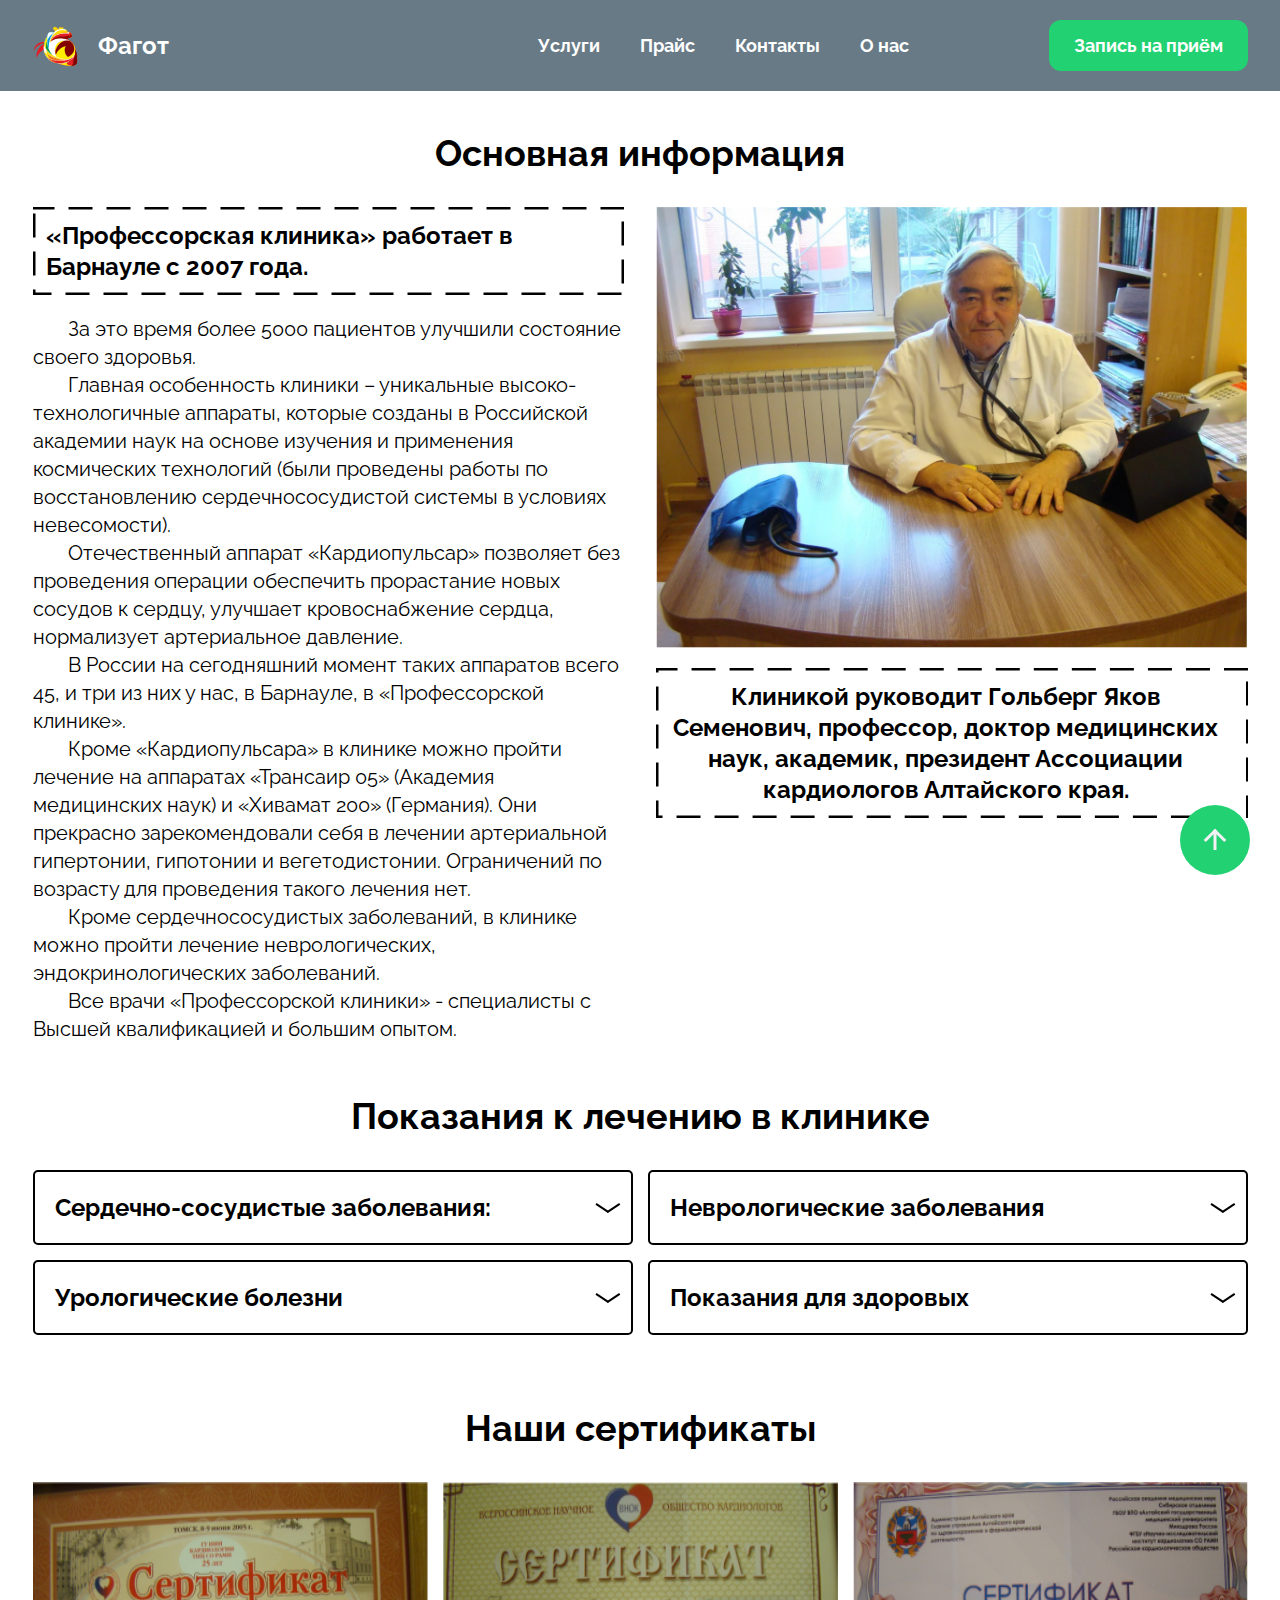
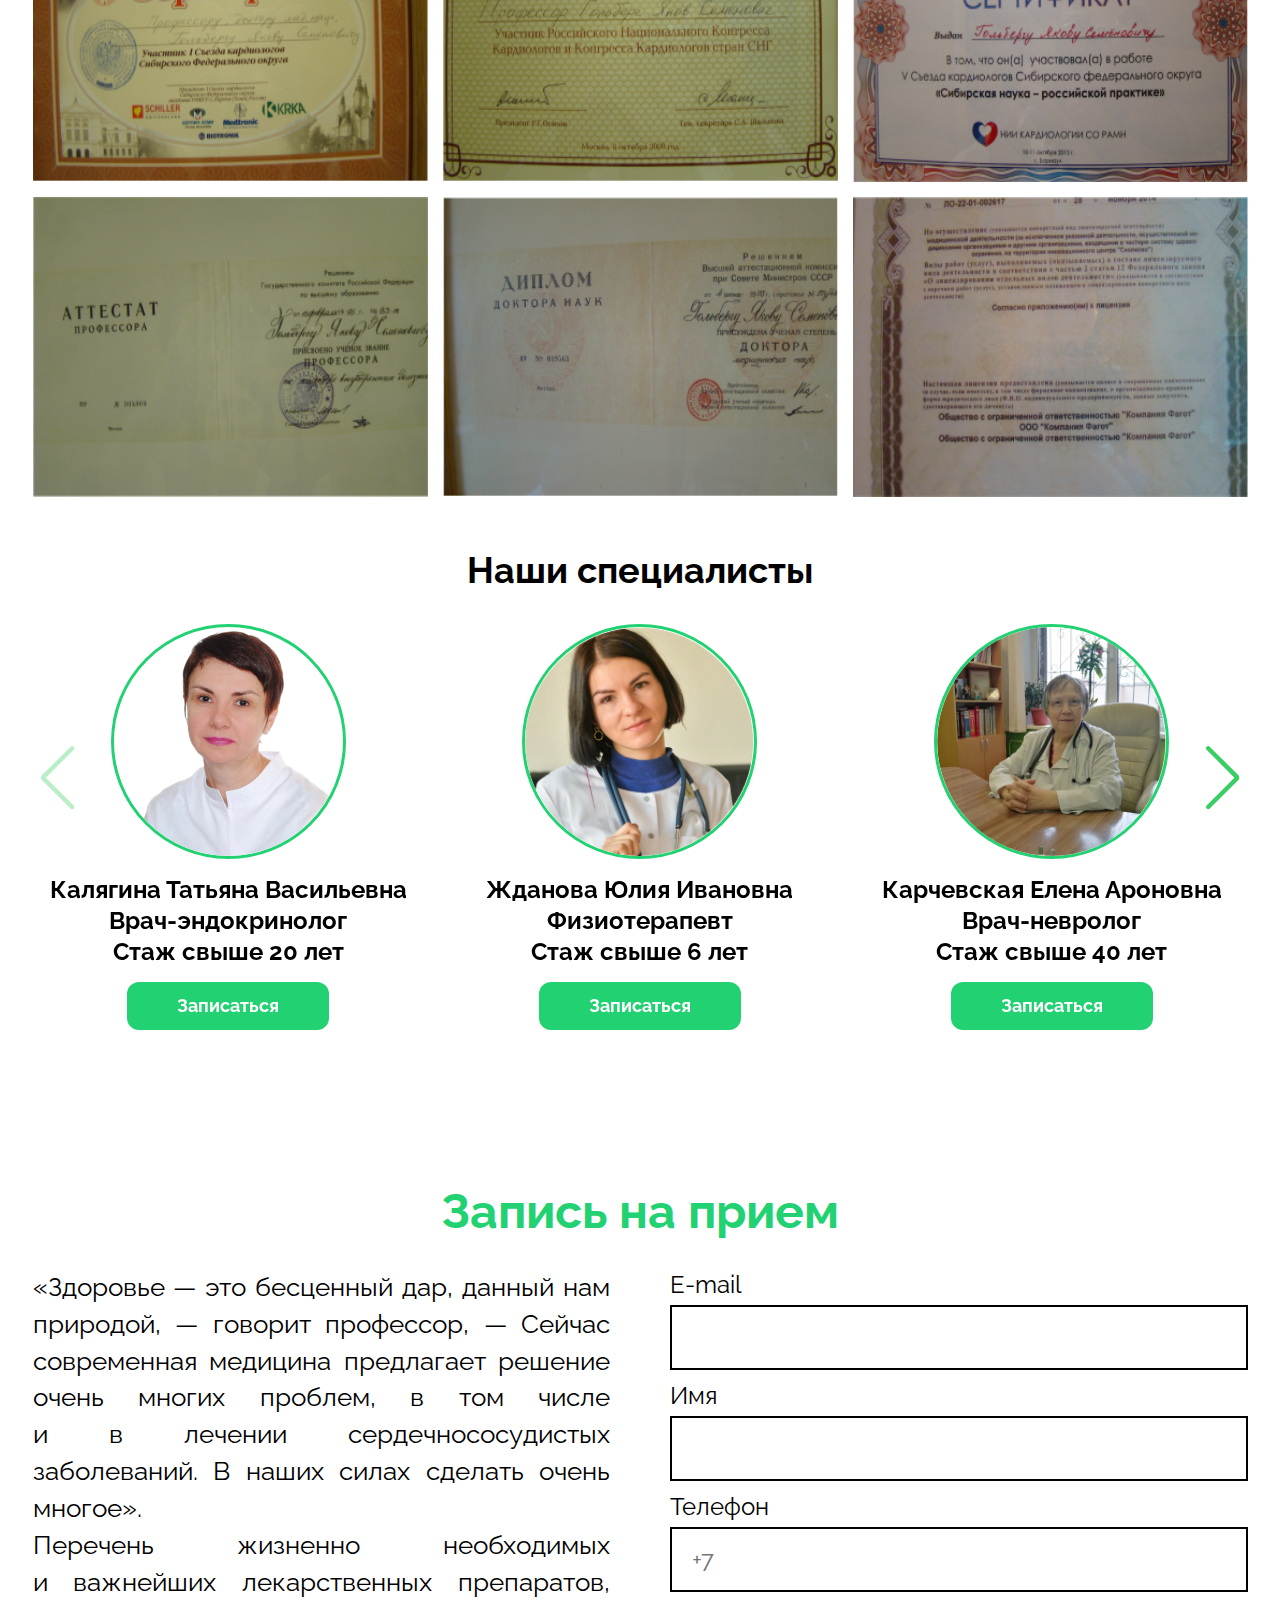
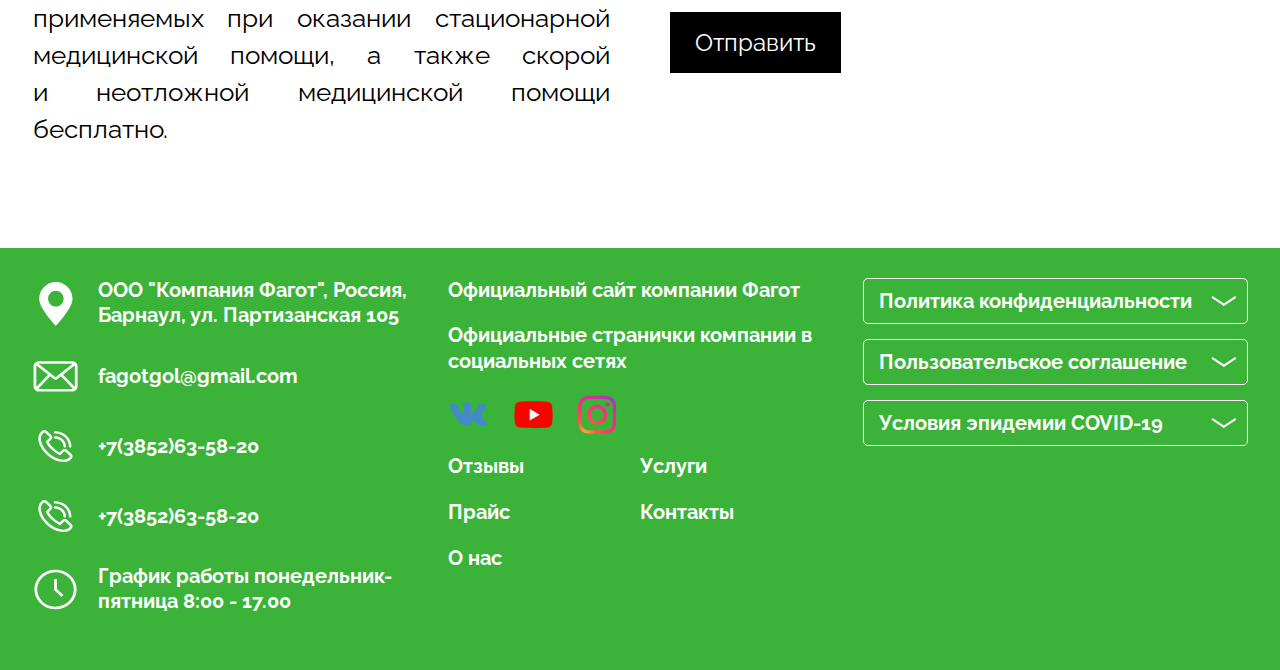
==== commit 2e922c50: "Add files via upload" ====
--- a/About.html
+++ b/About.html
@@ -6,8 +6,8 @@
 	<meta charset="UTF-8">
 	<meta name="format-detection" content="telephone=no">
 	<!-- <style>body{opacity: 0;}</style> -->
-	<link rel="stylesheet" href="css/style.min.css?_v=20220311155256">
-	<link rel="stylesheet" href="css/style.min.css?_v=20220311155256">
+	<link rel="stylesheet" href="css/style.min.css?_v=20220324200628">
+	<link rel="stylesheet" href="css/style.min.css?_v=20220324200628">
 	<link rel="shortcut icon" href="favicon.ico">
 
 	<!-- <meta name="robots" content="noindex, nofollow"> -->
@@ -24,9 +24,9 @@
 				<div class="header__menu menu">
 					<!--  HEADER -->
 					<div class="logo">
-						<a href="https://kenformrey.github.io/Fagot-06.03.2022/" class="header__logo"><img src="img/Logo.svg" alt="">
-
-							<h3 href="https://kenformrey.github.io/Fagot-06.03.2022/">Фагот</h3>
+						<a href="https://kenformrey.github.io/Fagot/" class="header__logo"><img src="img/Logo.svg" alt="">
+
+							<h3 href="https://kenformrey.github.io/Fagot/">Фагот</h3>
 
 						</a>
 					</div>
@@ -34,7 +34,8 @@
 					<div class="menu__nav menu">
 						<nav class="menu__body">
 							<ul class="menu__list">
-								<li class="menu__item hidden"><a href="https://kenformrey.github.io/Fagot-06.03.2022/" class="menu__link">Главная</a></li>
+								<li class="menu__item hidden"><a href="https://kenformrey.github.io/Fagot/" class="menu__link">Главная</a>
+								</li>
 								<li class="menu__item"><a href="Services.html" class="menu__link">Услуги </a></li>
 								<li class="menu__item"><a href="Price.html" class="menu__link">Прайс </a></li>
 								<li class="menu__item"><a href="Contacts.html" class="menu__link">Контакты </a></li>
@@ -310,7 +311,7 @@
 
 												<div class="about-slider__text ">
 													<p>Врач-эндокринолог </p>
-													<p>Стаж свыше 6 лет</p>
+													<p>Стаж свыше 20 лет</p>
 												</div>
 											</a>
 
@@ -337,7 +338,7 @@
 
 												<div class="about-slider__text ">
 													<p>Физиотерапевт </p>
-													<p>Стаж свыше 20 лет</p>
+													<p>Стаж свыше 6 лет</p>
 												</div>
 											</a>
 
@@ -470,17 +471,19 @@
 								<form action="" method="POST" class="form__content">
 									<div class="form__line">
 										<label for="inp" class="form__label">E-mail</label>
-										<input autocomplete="off" type="text" name="form[]" data-required="email" data-error="Неправильный E-mail" placeholder="Ваш E-mail" class="input">
+										<input class="input" autocomplete="off" type="email" name="form[]" data-required="email" data-error="Неправильный E-mail">
 									</div>
 
 									<div class="form__line">
 										<label for="inp" class="form__label">Имя</label>
-										<input autocomplete="off" type="text" name="form[]" data-required="email" data-error="Неправильное Имя" placeholder="Ваше полное Имя" class="input">
+										<input autocomplete="off" type="text" name="form[]" data-required="email" data-error="Неправильное Имя" class="input">
 									</div>
 
 									<div class="form__line">
 										<label for="inp" class="form__label">Телефон</label>
-										<input autocomplete="off" type="text" name="form[]" data-required="email" data-error="Неправильный телефон" placeholder="Ваш телефон" class="input">
+
+										<input data-inputmask="'mask': '9' , 'repeat' : 11, 'greedy' : true" class="input" name="phone" placeholder="+7" autocomplete="off" data-error="Неправильный телефон" data-required="phone" type="tel" id="phone">
+
 									</div>
 
 									<button type="submit" class="form__button">Отправить</button>
@@ -509,7 +512,8 @@
 								</div>
 								<div class="footer__text">
 									<p>
-										ООО "Компания Фагот", Россия, Барнаул, ул. Партизанская 105
+										<a class="link" href="https://www.google.com/maps?ll=53.337132,83.779655&z=16&t=m&hl=en&gl=RU&mapclient=embed&cid=17492435233953632074">ООО
+											"Компания Фагот", Россия, Барнаул, ул. Партизанская 105 </a>
 									</p>
 								</div>
 
@@ -523,8 +527,7 @@
 
 								<div class="footer__text">
 									<p>
-
-										<a class="link" href="mailto:fagotgol@gmail.com"> fagotgol@gmail.com </a>
+										fagotgol@gmail.com
 									</p>
 								</div>
 
@@ -604,25 +607,27 @@
 								</div>
 
 							</li>
-
-							<li><a class="link" href="https://prodoctorov.ru/barnaul/lpu/24762-fagot/otzivi/#tab-content"> Отзывы </a>
-							</li>
-
-							<li>
-								<a class="link" href="Services.html">Услуги</a>
-							</li>
-
-							<li>
-								<a class="link" href="Price.html">Прайс</a>
-							</li>
-
-							<li>
-								<a class="link" href="Contacts.html">Контакты</a>
-							</li>
-
-							<li>
-								<a class="link" href="About.html">О нас</a>
-							</li>
+							<ul class="pages">
+								<li><a class="link" href="https://prodoctorov.ru/barnaul/lpu/24762-fagot/otzivi/#tab-content"> Отзывы </a>
+								</li>
+
+								<li>
+									<a class="link" href="Services.html">Услуги</a>
+								</li>
+
+								<li>
+									<a class="link" href="Price.html">Прайс</a>
+								</li>
+
+								<li>
+									<a class="link" href="Contacts.html">Контакты</a>
+								</li>
+
+								<li>
+									<a class="link" href="About.html">О нас</a>
+								</li>
+							</ul>
+
 
 
 						</ul>
@@ -806,7 +811,7 @@
 </div>
  -->
 
-	<script src="js/app.min.js?_v=20220311155256"></script>
+	<script src="js/app.min.js?_v=20220324200628"></script>
 
 
 </body>
--- a/css/style.min.css
+++ b/css/style.min.css
@@ -1 +1 @@
-@charset "UTF-8";@import url(https://fonts.googleapis.com/css?family=Raleway:regular,700,900&display=swap);@font-face{font-family:icons;font-display:swap;src:url(../fonts/icons.woff2) format("woff2"),url(../fonts/icons.woff) format("woff");font-weight:400;font-style:normal}[class*=_icon-]:before{font-family:icons;font-style:normal;font-weight:400;font-variant:normal;text-transform:none;line-height:1;-webkit-font-smoothing:antialiased;-moz-osx-font-smoothing:grayscale}._icon-Monitor:before{content:"\e900";color:#39ce63}._icon-Heart:before{content:"\e901";color:#39ce63}._icon-Squares:before{content:"\e902"}._icon-Doctor:before{content:"\e903";color:#39ce63}._icon-Hand:before{content:"\e904";color:#39ce63}._icon-Clock:before{content:"\e905"}._icon-Car:before{content:"\e906"}._icon-Phone:before{content:"\e907"}._icon-Marker:before{content:"\e908"}._icon-vk .path1:before{content:"\e909";color:#fff}._icon-vk .path2:before{content:"\e90a";margin-left:-1.0322265625em;color:#4489c8}._icon-Instagram:before{content:"\e90b"}._icon-Parking:before{content:"\e937"}._icon-Telegram .path1:before{content:"\e938";color:#000}._icon-Telegram .path2:before{content:"\e939";margin-left:-.884765625em;color:#fff}._icon-E-mail:before{content:"\e93a"}._icon-youtube .path1:before{content:"\e93b";color:red}._icon-youtube .path2:before{content:"\e93c";margin-left:-1em;color:#fff}*{padding:0;margin:0;border:0}*,:after,:before{-webkit-box-sizing:border-box;box-sizing:border-box}body,html{height:100%;min-width:320px}body{color:#000;line-height:1;font-family:Raleway;font-size:1.125rem;-ms-text-size-adjust:100%;-moz-text-size-adjust:100%;-webkit-text-size-adjust:100%;-webkit-font-smoothing:antialiased;-moz-osx-font-smoothing:grayscale}button,input,textarea{font-family:Raleway;font-size:inherit}button{cursor:pointer;color:inherit;background-color:inherit}a{color:inherit}a:link,a:visited{text-decoration:none}a:hover{text-decoration:none}ul li{list-style:none}img{vertical-align:top}h1,h2,h3,h4,h5,h6{font-weight:inherit;font-size:inherit}.lock body{overflow:hidden;-ms-touch-action:none;touch-action:none}.wrapper{min-height:100%;overflow:hidden;display:-webkit-box;display:-ms-flexbox;display:flex;-webkit-box-orient:vertical;-webkit-box-direction:normal;-ms-flex-direction:column;flex-direction:column}.wrapper>main{-webkit-box-flex:1;-ms-flex:1 1 auto;flex:1 1 auto}.wrapper>*{min-width:0}[class*=__container]{max-width:75.9375rem;-webkit-box-sizing:content-box;box-sizing:content-box;margin:0 auto;padding:0 1.25rem}.form__label{display:inline-block;line-height:1.2916666667;margin-bottom:.625rem}.form__button{display:-webkit-inline-box;display:-ms-inline-flexbox;display:inline-flex;padding:15px 25px;background:#000;color:#fff;-webkit-transition:all .2s ease-in-out 0s;-o-transition:all .2s ease-in-out 0s;transition:all .2s ease-in-out 0s;line-height:1.2916666667}.form__button:hover{background:#39ce63;color:#fff}.button{display:-webkit-inline-box;display:-ms-inline-flexbox;display:inline-flex;padding:15px 25px;color:#fff;background:#39ce63;font-weight:700;border-radius:12px;-webkit-transition:all .3s ease 0s;-o-transition:all .3s ease 0s;transition:all .3s ease 0s}.button._fw{width:100%}input[type=email],input[type=tel],input[type=text],textarea{-webkit-appearance:none;-moz-appearance:none;appearance:none}.input{border-radius:0!important;width:100%;display:block;padding:0 20px;height:65px;border:2px solid #000;line-height:1.2916666667}textarea.input{resize:none;padding:0 0}.spollers{display:-ms-grid;display:grid;gap:15px}.spollers__title{width:100%;cursor:default;text-align:left;border:1px solid #fff;padding:.625rem .9375rem;border-radius:.3125rem;position:relative}._spoller-init .spollers__title{cursor:pointer}._spoller-init .spollers__title::after,._spoller-init .spollers__title::before{content:"";position:absolute;right:10px;top:50%;background-color:#fff;height:2px;width:15px;-webkit-transition:-webkit-transform .5s ease 0s;transition:-webkit-transform .5s ease 0s;-o-transition:transform .5s ease 0s;transition:transform .5s ease 0s;transition:transform .5s ease 0s,-webkit-transform .5s ease 0s}._spoller-init .spollers__title::before{-webkit-transform:translate(-75%,-50%) rotate(34deg);-ms-transform:translate(-75%,-50%) rotate(34deg);transform:translate(-75%,-50%) rotate(34deg)}._spoller-init .spollers__title::after{-webkit-transform:translate(0,-50%) rotate(-34deg);-ms-transform:translate(0,-50%) rotate(-34deg);transform:translate(0,-50%) rotate(-34deg)}._spoller-init .spollers__title._spoller-active::before{-webkit-transform:translateX(-75%) rotate(-34deg);-ms-transform:translateX(-75%) rotate(-34deg);transform:translateX(-75%) rotate(-34deg)}._spoller-init .spollers__title._spoller-active::after{-webkit-transform:rotate(34deg);-ms-transform:rotate(34deg);transform:rotate(34deg)}.spollers__body{padding:1.25rem;border-radius:.3125rem;border:1px solid #eee;width:100%}[data-showmore-button]{margin-top:15px;color:#fff;background:#39ce63;padding:15px 25px;border-radius:15px;line-height:1.3;font-weight:700}[data-showmore-button]:hover{background:#000}[data-showmore-button] span:last-child{display:none}._showmore-active [data-showmore-button] span{display:none}._showmore-active [data-showmore-button] span:last-child{display:block}[data-fullscreen]{min-height:100vh}.touch [data-fullscreen]{min-height:calc(var(--vh,1vh) * 100)}[data-sticky]{position:relative}[class*=-ibg]{position:relative}[class*=-ibg] img{position:absolute;width:100%;height:100%;top:0;left:0;-o-object-fit:cover;object-fit:cover}[class*=-ibg_contain] img{-o-object-fit:contain;object-fit:contain}.item__video{position:relative;overflow:hidden;height:0;padding-bottom:33.25%;-o-object-fit:cover;object-fit:cover}.item__video embed,.item__video iframe,.item__video object,.item__video video{position:absolute;top:0;left:0;width:100%;height:100%}.title{color:#39ce63;line-height:1.1666666667;font-weight:700;text-align:center}.title__black{font-weight:700;text-align:center;line-height:1.3055555556}.item__icon{font-size:3.4375rem}.header{position:absolute;width:100%;left:0;top:0;z-index:50;min-height:60px;background:#878e9d}.header__container{padding:20px 10px}.header__menu{display:-webkit-box;display:-ms-flexbox;display:flex;-webkit-box-align:center;-ms-flex-align:center;align-items:center}.header__logo{display:-webkit-box;display:-ms-flexbox;display:flex;-webkit-box-align:center;-ms-flex-align:center;align-items:center;font-weight:700;font-size:1.5rem;width:45px;height:40px;line-height:1.2916666667;color:#fff;cursor:default}.header__logo img{margin-right:1.25rem}.header__logo h3,.header__logo img{cursor:pointer}.menu__nav{display:-webkit-box;display:-ms-flexbox;display:flex;-webkit-box-align:center;-ms-flex-align:center;align-items:center;-webkit-box-flex:0;-ms-flex:0 1 auto;flex:0 1 auto}.menu__body{display:-webkit-box;display:-ms-flexbox;display:flex}.menu__list li{display:inline-block}.menu__list a{display:block}.menu .social__icons{display:none}.menu .social__icon img{width:50px;height:50px}.menu .social__icon:not(:last-child){margin-right:15px}.menu__item{margin:-20px 0}.menu__item.hidden{display:none}.menu__link{padding:20px 0;position:relative;font-weight:700;font-size:1.125rem;line-height:1.2777777778;color:#fff;display:block}.menu__link:after{content:"";position:absolute;bottom:10px;left:0;right:0;width:100%;height:3px;-webkit-transform:scaleX(0);-ms-transform:scaleX(0);transform:scaleX(0);background-color:#39ce63;-webkit-transition:-webkit-transform .3s;transition:-webkit-transform .3s;-o-transition:transform .3s;transition:transform .3s;transition:transform .3s,-webkit-transform .3s}.menu__link:hover:after{-webkit-transform:scaleX(1);-ms-transform:scaleX(1);transform:scaleX(1)}.logo{-webkit-box-flex:1;-ms-flex:1 1 160px;flex:1 1 160px}.button__header{-webkit-transition:all .4s ease-out;-o-transition:all .4s ease-out;transition:all .4s ease-out}.button__header:hover{background:#000}.icon-menu{display:none}.footer{padding:30px 0;background:#3bb338}.footer__row{display:-webkit-box;display:-ms-flexbox;display:flex;margin:0 -15px;-ms-flex-wrap:wrap;flex-wrap:wrap}.footer .link{cursor:pointer;position:relative}.footer .link:after{content:"";position:absolute;bottom:-8px;left:0;right:0;width:100%;height:3px;-webkit-transform:scaleX(0);-ms-transform:scaleX(0);transform:scaleX(0);background-color:#fff;-webkit-transition:-webkit-transform .3s;transition:-webkit-transform .3s;-o-transition:transform .3s;transition:transform .3s;transition:transform .3s,-webkit-transform .3s}.footer .link:hover:after{-webkit-transform:scaleX(1);-ms-transform:scaleX(1);transform:scaleX(1)}.footer__column{-webkit-box-flex:1;-ms-flex:1 1 33.3%;flex:1 1 33.3%;padding:0 15px;color:#fff;line-height:1.2777777778;font-weight:700}.footer__column:not(:last-child){margin-bottom:25px}.footer__item{display:-webkit-box;display:-ms-flexbox;display:flex;position:relative;-webkit-box-align:center;-ms-flex-align:center;align-items:center}.footer__item:not(:last-child){margin-bottom:25px}.footer .item__img{padding-right:20px}.footer .item__img img{width:45px;height:45px}.footer__social li:not(:last-child){margin-bottom:20px}.footer .social__icons{display:-webkit-box;display:-ms-flexbox;display:flex;-webkit-box-align:center;-ms-flex-align:center;align-items:center}.footer .social__icon{cursor:pointer}.footer .social__icon img{width:40px;height:40px}.footer .social__icon:not(:last-child){margin-right:25px}.spollers__title{font-weight:700}#back-to-top{position:fixed;right:30px;bottom:25px;width:70px;height:70px;border:transparent;border-radius:50%;background:#39ce63;cursor:pointer;z-index:50}#back-to-top::after,#back-to-top:before{content:"";position:absolute;top:50%;left:50%;-webkit-transform:translate(-50%,-50%);-ms-transform:translate(-50%,-50%);transform:translate(-50%,-50%)}#back-to-top:before{width:3px;height:20px;border-top-left-radius:3px;border-top-right-radius:3px;background:#f5f0f6}#back-to-top:after{width:16px;height:16px;-webkit-transform:translate(-50%,-50%) rotate(45deg);-ms-transform:translate(-50%,-50%) rotate(45deg);transform:translate(-50%,-50%) rotate(45deg);border-top:3px solid #f5f0f6;border-left:3px solid #f5f0f6}.isShowBtn{opacity:1;-webkit-transition:.5s ease-in-out;-o-transition:.5s ease-in-out;transition:.5s ease-in-out}.isShowBtn__hide{opacity:0}.fullscreen{display:-webkit-box;display:-ms-flexbox;display:flex;-webkit-box-align:center;-ms-flex-align:center;align-items:center}.fullscreen__one{position:relative}.fullscreen__body{position:relative;max-width:100%;margin:0 auto;text-align:center;z-index:1}.fullscreen__title{font-size:4.5rem;line-height:1.2916666667;color:#fff}.fullscreen__image{position:absolute;width:100%;height:100%;top:0;left:0}.fullscreen__image img{-o-object-position:left;object-position:left}.arrow-down{position:absolute;cursor:pointer;display:-webkit-box;display:-ms-flexbox;display:flex;top:108%;left:50%;-webkit-transform:translate(-50%,-50%);-ms-transform:translate(-50%,-50%);transform:translate(-50%,-50%)}.arrow-down img{padding:10px;width:90px;height:90px}.Services__row{display:-webkit-box;display:-ms-flexbox;display:flex;-ms-flex-wrap:wrap;flex-wrap:wrap}.Services__column{-webkit-box-flex:1;-ms-flex:1 1 100%;flex:1 1 100%;margin-bottom:3.75rem}.Services__item{display:-webkit-box;display:-ms-flexbox;display:flex;-webkit-box-align:center;-ms-flex-align:center;align-items:center}.Services__item:not(:last-child){margin-bottom:2.1875rem}.Services .item__row{display:-webkit-box;display:-ms-flexbox;display:flex;-webkit-box-align:start;-ms-flex-align:start;align-items:flex-start}.Services .item__content{-webkit-box-flex:0;-ms-flex:0 1 auto;flex:0 1 auto}.Services .item__text{line-height:1.3333333333}.Services .item__title{line-height:1.3076923077;font-weight:700;margin-bottom:.625rem}.swiper-slide{-ms-flex-negative:0;flex-shrink:0}.image-slider{position:relative}.image-slider__slide{position:relative;max-height:43.75rem}.image-slider__image{position:absolute;width:100%;height:100%;top:0;left:0;text-align:center}.image-slider__image img{position:absolute;width:100%;height:100%;top:0;left:0;-o-object-fit:cover;object-fit:cover;-o-object-position:center;object-position:center;z-index:0}.image-slider__description{padding:35px;background:#303740;opacity:.8;text-align:center;z-index:1}.image-slider__description .button__slider{line-height:1.2916666667;cursor:pointer}.image-slider__content{color:#fff;margin-bottom:1.25rem}.image-slider__title{line-height:1.3055555556;margin-bottom:.9375rem}.image-slider__text{text-align:justify;line-height:1.3}.image-slider__text li:not(:last-child){margin-bottom:5px}.therapy{position:relative}.therapy__item:not(:last-child){margin-bottom:1.875rem}.item{position:relative}.item__content{-webkit-box-flex:0;-ms-flex:0 1 540px;flex:0 1 540px;text-align:left}.item__content-title{line-height:1.3157894737;font-weight:700;margin-bottom:.625rem}.item__content-text{font-size:1.5rem;font-weight:400;line-height:1.2916666667}.Reviews{position:relative}.Reviews__slider{position:relative;overflow:hidden}.Reviews .swiper-button-next,.Reviews .swiper-button-prev{top:40%}.Reviews .swiper-button-next,.Reviews .swiper-rtl .swiper-button-prev{right:5px}.Reviews .swiper-button-prev,.Reviews .swiper-rtl .swiper-button-next{left:5px}.Reviews-slider{position:relative;display:-webkit-box;display:-ms-flexbox;display:flex;margin:0 auto}.Reviews-slider__slide{position:relative;border:2px solid #39ce63;border-top-left-radius:40px;border-bottom-right-radius:40px}.Reviews-slider__image img{border-radius:50%;height:72px;width:72px}.Reviews-slider__title{line-height:1.55;font-weight:700}.Reviews-slider__title .wrapper__span{display:inline-block;position:relative}.Reviews-slider__title span{display:inline-block;background:#39ce63;color:#fff;text-align:center;border-radius:50%;position:absolute;-webkit-transform:translateY(30%);-ms-transform:translateY(30%);transform:translateY(30%)}.Reviews-slider__title .number{position:relative;top:-.3em;padding:2px 10px;width:40px}.Reviews-slide{display:-webkit-box;display:-ms-flexbox;display:flex;overflow:hidden}.text{-webkit-box-flex:1;-ms-flex:1 1 auto;flex:1 1 auto;line-height:1.3888888889}.text .Green{cursor:pointer;color:#3bb338;font-weight:700;-webkit-transition:all .3s ease 0s;-o-transition:all .3s ease 0s;transition:all .3s ease 0s}.text .Green:hover{color:#000}.form{font-family:Raleway}.form__content{-webkit-box-flex:1;-ms-flex:1 0 auto;flex:1 0 auto}.form__row{margin:0 -1.875rem}.form__column{-webkit-box-flex:1;-ms-flex:1 1 50%;flex:1 1 50%;padding:0 1.875rem}.form__column:not(:last-child){margin-bottom:20px}.form__text{-webkit-box-flex:0;-ms-flex:0 1 500px;flex:0 1 500px;font-family:Raleway;line-height:1.4166666667;text-align:justify}.form__line:not(:last-child){margin-bottom:10px}.form__button{margin-top:.625rem}.category__column{-webkit-box-flex:0;-ms-flex:0 1 50%;flex:0 1 50%}.item__row{display:-webkit-box;display:-ms-flexbox;display:flex;margin:0 -15px}.item__body,.item__image{padding:0 15px}.item__image{-webkit-box-flex:1;-ms-flex:1 1 50%;flex:1 1 50%}.item__image img{max-width:100%}.item__body{-webkit-box-flex:0;-ms-flex:0 1 50%;flex:0 1 50%}.item__title{font-weight:700;line-height:1.3055555556}.item__title:hover{color:#39ce63}.item__text{line-height:1.2916666667}.button__service{padding:15px 50px}.cardiopulse__spollers{padding-bottom:20px}.cardiopulse__spollers .spollers{gap:15px;display:-ms-grid;display:grid;-ms-grid-columns:1fr 1fr;grid-template-columns:1fr 1fr}.cardiopulse__spollers .spollers__item{-webkit-box-flex:1;-ms-flex:1 1 50%;flex:1 1 50%}.cardiopulse__spollers .spollers__title{-webkit-transition:all .3s ease 0s;-o-transition:all .3s ease 0s;transition:all .3s ease 0s;border:2px solid #000;line-height:1.2916666667}.cardiopulse__spollers .spollers__title::after,.cardiopulse__spollers .spollers__title::before{content:"";background-color:#000}.cardiopulse__spollers .spollers__title:active,.cardiopulse__spollers .spollers__title:hover{color:#39ce63}._spoller-init .cardiopulse__spollers .spollers__title{cursor:pointer}._spoller-init .cardiopulse__spollers .spollers__title._spoller-active{color:#39ce63}._spoller-init .cardiopulse__spollers .spollers__title._spoller-active::after,._spoller-init .cardiopulse__spollers .spollers__title._spoller-active::before{background:#39ce63}.cardiopulse__spollers .spollers__body._services{border:1px solid #000;border-top:0;padding:20px 30px;line-height:1.5}.cardiopulse__spollers .spollers__body._services p:before{content:"";display:inline-block;width:15px;height:15px;background:#39ce63;border-radius:50%;margin-right:15px}.cardiopulse__spollers .spollers__body._services li{padding-left:10px}.cardiopulse__spollers .spollers__body._services li:not(:last-child){margin-bottom:5px}.cardiopulse .spollers__image{padding-top:10px}.cardiopulse .spollers__image img{max-width:100%;width:100%;height:100%}.cardiopulse__text{line-height:1.4;text-align:justify}.cardiopulse .info__row{display:-webkit-box;display:-ms-flexbox;display:flex;-webkit-box-align:start;-ms-flex-align:start;align-items:flex-start;margin:0 -15px}.cardiopulse .info__column{padding:0 15px}.cardiopulse .info__text{-webkit-box-flex:0;-ms-flex:0 1 75%;flex:0 1 75%;line-height:1.4}.warning__row{display:-webkit-box;display:-ms-flexbox;display:flex;-ms-flex-wrap:wrap;flex-wrap:wrap}.warning__column{-webkit-box-flex:1;-ms-flex:1 1 50%;flex:1 1 50%}.warning__column:not(:last-child){margin-bottom:15px}.warning__image{text-align:center}.warning__image img{max-width:100%;max-height:470px}.warning__body{background:#ceeccd;background-image:url("data:image/svg+xml,%3csvg width=%27100%25%27 height=%27100%25%27 xmlns=%27http://www.w3.org/2000/svg%27%3e%3crect width=%27100%25%27 height=%27100%25%27 fill=%27none%27 stroke=%27%23333%27 stroke-width=%275%27 stroke-dasharray=%2729%27 stroke-dashoffset=%270%27 stroke-linecap=%27square%27/%3e%3c/svg%3e")}.warning__title{font-weight:700;line-height:1.2916666667;text-align:center}.warning__text{line-height:1.3333333333}.contacts{padding:135px 0 25px}.contacts .info__row{display:-webkit-box;display:-ms-flexbox;display:flex;-webkit-box-align:start;-ms-flex-align:start;align-items:flex-start;-ms-flex-wrap:wrap;flex-wrap:wrap;margin:0 -10px}.contacts .info__column{position:relative;padding:0 10px;-webkit-box-flex:1;-ms-flex:1 1 33.3%;flex:1 1 33.3%;margin-bottom:30px}.contacts .info__item{position:relative;display:-webkit-box;display:-ms-flexbox;display:flex;-webkit-box-align:start;-ms-flex-align:start;align-items:start}.contacts .info__icon{color:#39ce63}.contacts .info__text{line-height:1.3;font-weight:700}.gallery-block{display:-ms-grid;display:grid;-ms-grid-columns:1fr 1fr 1fr;grid-template-columns:1fr 1fr 1fr;gap:15px}.gallery-block__item img{max-width:100%;-webkit-transition:all .3s ease 0s;-o-transition:all .3s ease 0s;transition:all .3s ease 0s}.gallery-block__item img:hover{-webkit-transform:scale(1.1);-ms-transform:scale(1.1);transform:scale(1.1)}.map .map-responsive{overflow:hidden;padding-bottom:56.25%;position:relative;height:0}.map .map-responsive iframe{left:0;top:0;height:100%;width:100%;position:absolute}.price__body{text-align:center;margin:0 auto}.price__row{display:-ms-flexbox;display:flex;margin:-10px -19.5px;-ms-flex-wrap:wrap;flex-wrap:wrap;display:-webkit-box}.price__column{display:-webkit-box;display:-ms-flexbox;display:flex;padding:15px 19.5px;-webkit-box-flex:0;-ms-flex:0 1 33.333%;flex:0 1 33.333%}.price__item{padding:25px 10px;background:#d3d3cd23;border:2px solid #39ce63;border-radius:12px;display:-webkit-box;display:-ms-flexbox;display:flex;-webkit-box-orient:vertical;-webkit-box-direction:normal;-ms-flex-direction:column;flex-direction:column}.price__service{-webkit-box-flex:1;-ms-flex:1 1 auto;flex:1 1 auto;padding-bottom:15px;line-height:1.125}.price__doctor{padding:0 7px;margin:0 auto;font-weight:700;line-height:1.3055555556;background:#c0e6bf;border-radius:12px}.price__number{margin-bottom:10px;line-height:1.2916666667}.button__price{display:block;background:#3ed368;line-height:1.28125}.doctor__row{display:-webkit-box;display:-ms-flexbox;display:flex;margin:-5px -15px;-ms-flex-wrap:wrap;flex-wrap:wrap;padding:5px 0}.doctor__row.card{-webkit-box-shadow:0 8px 29px rgba(0,0,0,.2);box-shadow:0 8px 29px rgba(0,0,0,.2)}.doctor__column{padding:5px 15px}.doctor__column.development,.doctor__column.info{-webkit-box-flex:1;-ms-flex:1 1 50%;flex:1 1 50%}.doctor__image img{width:100%;height:100%;max-width:370px;height:400px}.doctor__info-title{font-weight:700;line-height:1.28125;padding-bottom:7px}.doctor__info-title::after{content:"";width:285px;display:block;height:3px;background:#39ce63}.doctor .education__row{-webkit-box-flex:1;-ms-flex:1 1 50%;flex:1 1 50%}.doctor__info-subtitle{font-weight:700;line-height:1.4}.doctor__info-subtitle .heal{text-indent:25px}.doctor__info-subtitle li:not(:last-child){margin-bottom:15px}.doctor__info-subtitle .data{content:"";display:block;background:#cdf2d8;height:30px;width:120px;border-radius:8px}.doctor__info-subtitle .data h4{text-align:center}.doctor__info-subtitle .education{color:#39ce63}.image__title{font-weight:700;line-height:1.2916666667}.image__subtitle{font-weight:700;line-height:1.2857142857}.image__subtitle:not(:last-child){margin-bottom:10px}.button__doctor{line-height:1.2916666667}.about{position:relative}.about .about__certificate img{-webkit-transition:all .2s ease-in-out;-o-transition:all .2s ease-in-out;transition:all .2s ease-in-out}.about .about__certificate img:hover{-webkit-transform:scale(1.1);-ms-transform:scale(1.1);transform:scale(1.1)}.about__employers{overflow:hidden;position:relative;margin:0 auto}.about .swiper-button-next,.about .swiper-button-prev{top:40%}.about .swiper-button-next,.about .swiper-rtl .swiper-button-prev{right:5px}.about .swiper-button-prev,.about .swiper-rtl .swiper-button-next{left:5px}.clinic__row{display:-webkit-box;display:-ms-flexbox;display:flex;margin:-10px -16px;-ms-flex-wrap:wrap;flex-wrap:wrap}.clinic__column{padding:10px 16px;-webkit-box-flex:1;-ms-flex:1 1 50%;flex:1 1 50%}.clinic__item.image{text-align:center}.clinic__title{padding:13px 25px 13px 13px;font-weight:700;line-height:1.2916666667;background-image:url("data:image/svg+xml,%3csvg width=%27100%25%27 height=%27100%25%27 xmlns=%27http://www.w3.org/2000/svg%27%3e%3crect width=%27100%25%27 height=%27100%25%27 fill=%27none%27 stroke=%27black%27 stroke-width=%275%27 stroke-dasharray=%2719%27 stroke-dashoffset=%270%27 stroke-linecap=%27square%27/%3e%3c/svg%3e")}.clinic__title.subtitle-image{text-align:center}.clinic__text{line-height:1.4;text-indent:35px}.clinic__image img{max-width:100%}.about-slider{display:-webkit-box;display:-ms-flexbox;display:flex;position:relative;padding-bottom:30px}.about-slider__body{text-align:center}.about-slider__image{margin-bottom:15px}.about-slider__image img{border:3px solid #39ce63;border-radius:50%;width:235px;height:235px}.about-slider__text,.about-slider__title{margin:0 auto;font-weight:700;line-height:1.2916666667}.about-slider__text{margin-bottom:15px}.button__slider{padding:15px 50px}@font-face{font-family:swiper-icons;src:url("data:application/font-woff;charset=utf-8;base64, [base64]//wADZ2x5ZgAAAywAAADMAAAD2MHtryVoZWFkAAABbAAAADAAAAA2E2+eoWhoZWEAAAGcAAAAHwAAACQC9gDzaG10eAAAAigAAAAZAAAArgJkABFsb2NhAAAC0AAAAFoAAABaFQAUGG1heHAAAAG8AAAAHwAAACAAcABAbmFtZQAAA/gAAAE5AAACXvFdBwlwb3N0AAAFNAAAAGIAAACE5s74hXjaY2BkYGAAYpf5Hu/j+W2+MnAzMYDAzaX6QjD6/4//Bxj5GA8AuRwMYGkAPywL13jaY2BkYGA88P8Agx4j+/8fQDYfA1AEBWgDAIB2BOoAeNpjYGRgYNBh4GdgYgABEMnIABJzYNADCQAACWgAsQB42mNgYfzCOIGBlYGB0YcxjYGBwR1Kf2WQZGhhYGBiYGVmgAFGBiQQkOaawtDAoMBQxXjg/wEGPcYDDA4wNUA2CCgwsAAAO4EL6gAAeNpj2M0gyAACqxgGNWBkZ2D4/wMA+xkDdgAAAHjaY2BgYGaAYBkGRgYQiAHyGMF8FgYHIM3DwMHABGQrMOgyWDLEM1T9/w8UBfEMgLzE////P/5//f/V/xv+r4eaAAeMbAxwIUYmIMHEgKYAYjUcsDAwsLKxc3BycfPw8jEQA/[base64]/uznmfPFBNODM2K7MTQ45YEAZqGP81AmGGcF3iPqOop0r1SPTaTbVkfUe4HXj97wYE+yNwWYxwWu4v1ugWHgo3S1XdZEVqWM7ET0cfnLGxWfkgR42o2PvWrDMBSFj/IHLaF0zKjRgdiVMwScNRAoWUoH78Y2icB/yIY09An6AH2Bdu/UB+yxopYshQiEvnvu0dURgDt8QeC8PDw7Fpji3fEA4z/PEJ6YOB5hKh4dj3EvXhxPqH/SKUY3rJ7srZ4FZnh1PMAtPhwP6fl2PMJMPDgeQ4rY8YT6Gzao0eAEA409DuggmTnFnOcSCiEiLMgxCiTI6Cq5DZUd3Qmp10vO0LaLTd2cjN4fOumlc7lUYbSQcZFkutRG7g6JKZKy0RmdLY680CDnEJ+UMkpFFe1RN7nxdVpXrC4aTtnaurOnYercZg2YVmLN/d/gczfEimrE/fs/bOuq29Zmn8tloORaXgZgGa78yO9/cnXm2BpaGvq25Dv9S4E9+5SIc9PqupJKhYFSSl47+Qcr1mYNAAAAeNptw0cKwkAAAMDZJA8Q7OUJvkLsPfZ6zFVERPy8qHh2YER+3i/BP83vIBLLySsoKimrqKqpa2hp6+jq6RsYGhmbmJqZSy0sraxtbO3sHRydnEMU4uR6yx7JJXveP7WrDycAAAAAAAH//wACeNpjYGRgYOABYhkgZgJCZgZNBkYGLQZtIJsFLMYAAAw3ALgAeNolizEKgDAQBCchRbC2sFER0YD6qVQiBCv/H9ezGI6Z5XBAw8CBK/m5iQQVauVbXLnOrMZv2oLdKFa8Pjuru2hJzGabmOSLzNMzvutpB3N42mNgZGBg4GKQYzBhYMxJLMlj4GBgAYow/P/PAJJhLM6sSoWKfWCAAwDAjgbRAAB42mNgYGBkAIIbCZo5IPrmUn0hGA0AO8EFTQAA");font-weight:400;font-style:normal}:root{--swiper-theme-color:#39ce63}.swiper{margin-left:auto;margin-right:auto;position:relative;overflow:hidden;list-style:none;padding:0;z-index:1}.swiper-vertical>.swiper-wrapper{-webkit-box-orient:vertical;-webkit-box-direction:normal;-ms-flex-direction:column;flex-direction:column}.swiper-wrapper{position:relative;width:100%;height:100%;z-index:1;display:-webkit-box;display:-ms-flexbox;display:flex;-webkit-transition-property:-webkit-transform;transition-property:-webkit-transform;-o-transition-property:transform;transition-property:transform;transition-property:transform,-webkit-transform;-webkit-box-sizing:content-box;box-sizing:content-box}.swiper-android .swiper-slide,.swiper-wrapper{-webkit-transform:translate3d(0,0,0);transform:translate3d(0,0,0)}.swiper-pointer-events{-ms-touch-action:pan-y;touch-action:pan-y}.swiper-pointer-events.swiper-vertical{-ms-touch-action:pan-x;touch-action:pan-x}.swiper-slide{width:100%;height:100%;position:relative;-webkit-transition-property:-webkit-transform;transition-property:-webkit-transform;-o-transition-property:transform;transition-property:transform;transition-property:transform,-webkit-transform}.swiper-slide-invisible-blank{visibility:hidden}.swiper-autoheight,.swiper-autoheight .swiper-slide{height:auto}.swiper-autoheight .swiper-wrapper{-webkit-box-align:start;-ms-flex-align:start;align-items:flex-start;-webkit-transition-property:height,-webkit-transform;transition-property:height,-webkit-transform;-o-transition-property:transform,height;transition-property:transform,height;transition-property:transform,height,-webkit-transform}.swiper-3d,.swiper-3d.swiper-css-mode .swiper-wrapper{-webkit-perspective:1200px;perspective:1200px}.swiper-3d .swiper-cube-shadow,.swiper-3d .swiper-slide,.swiper-3d .swiper-slide-shadow,.swiper-3d .swiper-slide-shadow-bottom,.swiper-3d .swiper-slide-shadow-left,.swiper-3d .swiper-slide-shadow-right,.swiper-3d .swiper-slide-shadow-top,.swiper-3d .swiper-wrapper{-webkit-transform-style:preserve-3d;transform-style:preserve-3d}.swiper-3d .swiper-slide-shadow,.swiper-3d .swiper-slide-shadow-bottom,.swiper-3d .swiper-slide-shadow-left,.swiper-3d .swiper-slide-shadow-right,.swiper-3d .swiper-slide-shadow-top{position:absolute;left:0;top:0;width:100%;height:100%;pointer-events:none;z-index:10}.swiper-3d .swiper-slide-shadow{background:rgba(0,0,0,.15)}.swiper-3d .swiper-slide-shadow-left{background-image:-webkit-gradient(linear,right top,left top,from(rgba(0,0,0,.5)),to(rgba(0,0,0,0)));background-image:-o-linear-gradient(right,rgba(0,0,0,.5),rgba(0,0,0,0));background-image:linear-gradient(to left,rgba(0,0,0,.5),rgba(0,0,0,0))}.swiper-3d .swiper-slide-shadow-right{background-image:-webkit-gradient(linear,left top,right top,from(rgba(0,0,0,.5)),to(rgba(0,0,0,0)));background-image:-o-linear-gradient(left,rgba(0,0,0,.5),rgba(0,0,0,0));background-image:linear-gradient(to right,rgba(0,0,0,.5),rgba(0,0,0,0))}.swiper-3d .swiper-slide-shadow-top{background-image:-webkit-gradient(linear,left bottom,left top,from(rgba(0,0,0,.5)),to(rgba(0,0,0,0)));background-image:-o-linear-gradient(bottom,rgba(0,0,0,.5),rgba(0,0,0,0));background-image:linear-gradient(to top,rgba(0,0,0,.5),rgba(0,0,0,0))}.swiper-3d .swiper-slide-shadow-bottom{background-image:-webkit-gradient(linear,left top,left bottom,from(rgba(0,0,0,.5)),to(rgba(0,0,0,0)));background-image:-o-linear-gradient(top,rgba(0,0,0,.5),rgba(0,0,0,0));background-image:linear-gradient(to bottom,rgba(0,0,0,.5),rgba(0,0,0,0))}.swiper-css-mode>.swiper-wrapper{overflow:auto;scrollbar-width:none;-ms-overflow-style:none}.swiper-css-mode>.swiper-wrapper::-webkit-scrollbar{display:none}.swiper-css-mode>.swiper-wrapper>.swiper-slide{scroll-snap-align:start start}.swiper-horizontal.swiper-css-mode>.swiper-wrapper{-ms-scroll-snap-type:x mandatory;scroll-snap-type:x mandatory}.swiper-vertical.swiper-css-mode>.swiper-wrapper{-ms-scroll-snap-type:y mandatory;scroll-snap-type:y mandatory}.swiper-centered>.swiper-wrapper::before{content:"";-ms-flex-negative:0;flex-shrink:0;-webkit-box-ordinal-group:10000;-ms-flex-order:9999;order:9999}.swiper-centered.swiper-horizontal>.swiper-wrapper>.swiper-slide:first-child{-webkit-margin-start:var(--swiper-centered-offset-before);margin-inline-start:var(--swiper-centered-offset-before)}.swiper-centered.swiper-horizontal>.swiper-wrapper::before{height:100%;min-height:1px;width:var(--swiper-centered-offset-after)}.swiper-centered.swiper-vertical>.swiper-wrapper>.swiper-slide:first-child{-webkit-margin-before:var(--swiper-centered-offset-before);margin-block-start:var(--swiper-centered-offset-before)}.swiper-centered.swiper-vertical>.swiper-wrapper::before{width:100%;min-width:1px;height:var(--swiper-centered-offset-after)}.swiper-centered>.swiper-wrapper>.swiper-slide{scroll-snap-align:center center}.swiper-virtual.swiper-css-mode .swiper-wrapper::after{content:"";position:absolute;left:0;top:0;pointer-events:none}.swiper-virtual.swiper-css-mode.swiper-horizontal .swiper-wrapper::after{height:1px;width:var(--swiper-virtual-size)}.swiper-virtual.swiper-css-mode.swiper-vertical .swiper-wrapper::after{width:1px;height:var(--swiper-virtual-size)}:root{--swiper-navigation-size:44px}.swiper-button-next,.swiper-button-prev{position:absolute;top:50%;width:calc(var(--swiper-navigation-size)/ 44 * 27);height:var(--swiper-navigation-size);margin-top:calc(0px - var(--swiper-navigation-size)/ 2);z-index:10;cursor:pointer;display:-webkit-box;display:-ms-flexbox;display:flex;-webkit-box-align:center;-ms-flex-align:center;align-items:center;-webkit-box-pack:center;-ms-flex-pack:center;justify-content:center;color:var(--swiper-navigation-color,var(--swiper-theme-color))}.swiper-button-next.swiper-button-disabled,.swiper-button-prev.swiper-button-disabled{opacity:.35;cursor:auto;pointer-events:none}.swiper-button-next:after,.swiper-button-prev:after{font-family:swiper-icons;font-size:var(--swiper-navigation-size);text-transform:none!important;letter-spacing:0;text-transform:none;font-variant:initial;line-height:1}.swiper-button-prev,.swiper-rtl .swiper-button-next{left:10px;right:auto}.swiper-button-prev:after,.swiper-rtl .swiper-button-next:after{content:"prev"}.swiper-button-next,.swiper-rtl .swiper-button-prev{right:10px;left:auto}.swiper-button-next:after,.swiper-rtl .swiper-button-prev:after{content:"next"}.swiper-button-lock{display:none}.swiper-pagination{position:absolute;text-align:center;-webkit-transition:.3s opacity;-o-transition:.3s opacity;transition:.3s opacity;-webkit-transform:translate3d(0,0,0);transform:translate3d(0,0,0);z-index:10}.swiper-pagination.swiper-pagination-hidden{opacity:0}.swiper-horizontal>.swiper-pagination-bullets,.swiper-pagination-bullets.swiper-pagination-horizontal,.swiper-pagination-custom,.swiper-pagination-fraction{bottom:10px;left:0;width:100%}.swiper-pagination-bullets-dynamic{overflow:hidden;font-size:0}.swiper-pagination-bullets-dynamic .swiper-pagination-bullet{-webkit-transform:scale(.33);-ms-transform:scale(.33);transform:scale(.33);position:relative}.swiper-pagination-bullets-dynamic .swiper-pagination-bullet-active{-webkit-transform:scale(1);-ms-transform:scale(1);transform:scale(1)}.swiper-pagination-bullets-dynamic .swiper-pagination-bullet-active-main{-webkit-transform:scale(1);-ms-transform:scale(1);transform:scale(1)}.swiper-pagination-bullets-dynamic .swiper-pagination-bullet-active-prev{-webkit-transform:scale(.66);-ms-transform:scale(.66);transform:scale(.66)}.swiper-pagination-bullets-dynamic .swiper-pagination-bullet-active-prev-prev{-webkit-transform:scale(.33);-ms-transform:scale(.33);transform:scale(.33)}.swiper-pagination-bullets-dynamic .swiper-pagination-bullet-active-next{-webkit-transform:scale(.66);-ms-transform:scale(.66);transform:scale(.66)}.swiper-pagination-bullets-dynamic .swiper-pagination-bullet-active-next-next{-webkit-transform:scale(.33);-ms-transform:scale(.33);transform:scale(.33)}.swiper-pagination-bullet{width:var(--swiper-pagination-bullet-width,var(--swiper-pagination-bullet-size,8px));height:var(--swiper-pagination-bullet-height,var(--swiper-pagination-bullet-size,8px));display:inline-block;border-radius:50%;background:var(--swiper-pagination-bullet-inactive-color,#000);opacity:var(--swiper-pagination-bullet-inactive-opacity,.2)}button.swiper-pagination-bullet{border:none;margin:0;padding:0;-webkit-box-shadow:none;box-shadow:none;-webkit-appearance:none;-moz-appearance:none;appearance:none}.swiper-pagination-clickable .swiper-pagination-bullet{cursor:pointer}.swiper-pagination-bullet:only-child{display:none!important}.swiper-pagination-bullet-active{opacity:var(--swiper-pagination-bullet-opacity,1);background:var(--swiper-pagination-color,var(--swiper-theme-color))}.swiper-pagination-vertical.swiper-pagination-bullets,.swiper-vertical>.swiper-pagination-bullets{right:10px;top:50%;-webkit-transform:translate3d(0,-50%,0);transform:translate3d(0,-50%,0)}.swiper-pagination-vertical.swiper-pagination-bullets .swiper-pagination-bullet,.swiper-vertical>.swiper-pagination-bullets .swiper-pagination-bullet{margin:var(--swiper-pagination-bullet-vertical-gap,6px) 0;display:block}.swiper-pagination-vertical.swiper-pagination-bullets.swiper-pagination-bullets-dynamic,.swiper-vertical>.swiper-pagination-bullets.swiper-pagination-bullets-dynamic{top:50%;-webkit-transform:translateY(-50%);-ms-transform:translateY(-50%);transform:translateY(-50%);width:8px}.swiper-pagination-vertical.swiper-pagination-bullets.swiper-pagination-bullets-dynamic .swiper-pagination-bullet,.swiper-vertical>.swiper-pagination-bullets.swiper-pagination-bullets-dynamic .swiper-pagination-bullet{display:inline-block;-webkit-transition:.2s top,.2s -webkit-transform;transition:.2s top,.2s -webkit-transform;-o-transition:.2s transform,.2s top;transition:.2s transform,.2s top;transition:.2s transform,.2s top,.2s -webkit-transform}.swiper-horizontal>.swiper-pagination-bullets .swiper-pagination-bullet,.swiper-pagination-horizontal.swiper-pagination-bullets .swiper-pagination-bullet{margin:0 var(--swiper-pagination-bullet-horizontal-gap,4px)}.swiper-horizontal>.swiper-pagination-bullets.swiper-pagination-bullets-dynamic,.swiper-pagination-horizontal.swiper-pagination-bullets.swiper-pagination-bullets-dynamic{left:50%;-webkit-transform:translateX(-50%);-ms-transform:translateX(-50%);transform:translateX(-50%);white-space:nowrap}.swiper-horizontal>.swiper-pagination-bullets.swiper-pagination-bullets-dynamic .swiper-pagination-bullet,.swiper-pagination-horizontal.swiper-pagination-bullets.swiper-pagination-bullets-dynamic .swiper-pagination-bullet{-webkit-transition:.2s left,.2s -webkit-transform;transition:.2s left,.2s -webkit-transform;-o-transition:.2s transform,.2s left;transition:.2s transform,.2s left;transition:.2s transform,.2s left,.2s -webkit-transform}.swiper-horizontal.swiper-rtl>.swiper-pagination-bullets-dynamic .swiper-pagination-bullet{-webkit-transition:.2s right,.2s -webkit-transform;transition:.2s right,.2s -webkit-transform;-o-transition:.2s transform,.2s right;transition:.2s transform,.2s right;transition:.2s transform,.2s right,.2s -webkit-transform}.swiper-pagination-progressbar{background:rgba(0,0,0,.25);position:absolute}.swiper-pagination-progressbar .swiper-pagination-progressbar-fill{background:var(--swiper-pagination-color,var(--swiper-theme-color));position:absolute;left:0;top:0;width:100%;height:100%;-webkit-transform:scale(0);-ms-transform:scale(0);transform:scale(0);-webkit-transform-origin:left top;-ms-transform-origin:left top;transform-origin:left top}.swiper-rtl .swiper-pagination-progressbar .swiper-pagination-progressbar-fill{-webkit-transform-origin:right top;-ms-transform-origin:right top;transform-origin:right top}.swiper-horizontal>.swiper-pagination-progressbar,.swiper-pagination-progressbar.swiper-pagination-horizontal,.swiper-pagination-progressbar.swiper-pagination-vertical.swiper-pagination-progressbar-opposite,.swiper-vertical>.swiper-pagination-progressbar.swiper-pagination-progressbar-opposite{width:100%;height:4px;left:0;top:0}.swiper-horizontal>.swiper-pagination-progressbar.swiper-pagination-progressbar-opposite,.swiper-pagination-progressbar.swiper-pagination-horizontal.swiper-pagination-progressbar-opposite,.swiper-pagination-progressbar.swiper-pagination-vertical,.swiper-vertical>.swiper-pagination-progressbar{width:4px;height:100%;left:0;top:0}.swiper-pagination-lock{display:none}.swiper-scrollbar{border-radius:10px;position:relative;-ms-touch-action:none;background:rgba(0,0,0,.1)}.swiper-horizontal>.swiper-scrollbar{position:absolute;left:1%;bottom:3px;z-index:50;height:5px;width:98%}.swiper-vertical>.swiper-scrollbar{position:absolute;right:3px;top:1%;z-index:50;width:5px;height:98%}.swiper-scrollbar-drag{height:100%;width:100%;position:relative;background:rgba(0,0,0,.5);border-radius:10px;left:0;top:0}.swiper-scrollbar-cursor-drag{cursor:move}.swiper-scrollbar-lock{display:none}.swiper-zoom-container{width:100%;height:100%;display:-webkit-box;display:-ms-flexbox;display:flex;-webkit-box-pack:center;-ms-flex-pack:center;justify-content:center;-webkit-box-align:center;-ms-flex-align:center;align-items:center;text-align:center}.swiper-zoom-container>canvas,.swiper-zoom-container>img,.swiper-zoom-container>svg{max-width:100%;max-height:100%;-o-object-fit:contain;object-fit:contain}.swiper-slide-zoomed{cursor:move}.swiper-lazy-preloader{width:42px;height:42px;position:absolute;left:50%;top:50%;margin-left:-21px;margin-top:-21px;z-index:10;-webkit-transform-origin:50%;-ms-transform-origin:50%;transform-origin:50%;-webkit-animation:swiper-preloader-spin 1s infinite linear;animation:swiper-preloader-spin 1s infinite linear;-webkit-box-sizing:border-box;box-sizing:border-box;border:4px solid var(--swiper-preloader-color,var(--swiper-theme-color));border-radius:50%;border-top-color:transparent}.swiper-lazy-preloader-white{--swiper-preloader-color:#fff}.swiper-lazy-preloader-black{--swiper-preloader-color:#000}@-webkit-keyframes swiper-preloader-spin{100%{-webkit-transform:rotate(360deg);transform:rotate(360deg)}}@keyframes swiper-preloader-spin{100%{-webkit-transform:rotate(360deg);transform:rotate(360deg)}}.swiper .swiper-notification{position:absolute;left:0;top:0;pointer-events:none;opacity:0;z-index:-1000}.swiper-free-mode>.swiper-wrapper{-webkit-transition-timing-function:ease-out;-o-transition-timing-function:ease-out;transition-timing-function:ease-out;margin:0 auto}.swiper-grid>.swiper-wrapper{-ms-flex-wrap:wrap;flex-wrap:wrap}.swiper-grid-column>.swiper-wrapper{-ms-flex-wrap:wrap;flex-wrap:wrap;-webkit-box-orient:vertical;-webkit-box-direction:normal;-ms-flex-direction:column;flex-direction:column}.swiper-fade.swiper-free-mode .swiper-slide{-webkit-transition-timing-function:ease-out;-o-transition-timing-function:ease-out;transition-timing-function:ease-out}.swiper-fade .swiper-slide{pointer-events:none;-webkit-transition-property:opacity;-o-transition-property:opacity;transition-property:opacity}.swiper-fade .swiper-slide .swiper-slide{pointer-events:none}.swiper-fade .swiper-slide-active,.swiper-fade .swiper-slide-active .swiper-slide-active{pointer-events:auto}.swiper-cube{overflow:visible}.swiper-cube .swiper-slide{pointer-events:none;-webkit-backface-visibility:hidden;backface-visibility:hidden;z-index:1;visibility:hidden;-webkit-transform-origin:0 0;-ms-transform-origin:0 0;transform-origin:0 0;width:100%;height:100%}.swiper-cube .swiper-slide .swiper-slide{pointer-events:none}.swiper-cube.swiper-rtl .swiper-slide{-webkit-transform-origin:100% 0;-ms-transform-origin:100% 0;transform-origin:100% 0}.swiper-cube .swiper-slide-active,.swiper-cube .swiper-slide-active .swiper-slide-active{pointer-events:auto}.swiper-cube .swiper-slide-active,.swiper-cube .swiper-slide-next,.swiper-cube .swiper-slide-next+.swiper-slide,.swiper-cube .swiper-slide-prev{pointer-events:auto;visibility:visible}.swiper-cube .swiper-slide-shadow-bottom,.swiper-cube .swiper-slide-shadow-left,.swiper-cube .swiper-slide-shadow-right,.swiper-cube .swiper-slide-shadow-top{z-index:0;-webkit-backface-visibility:hidden;backface-visibility:hidden}.swiper-cube .swiper-cube-shadow{position:absolute;left:0;bottom:0;width:100%;height:100%;opacity:.6;z-index:0}.swiper-cube .swiper-cube-shadow:before{content:"";background:#000;position:absolute;left:0;top:0;bottom:0;right:0;-webkit-filter:blur(50px);filter:blur(50px)}.swiper-flip{overflow:visible}.swiper-flip .swiper-slide{pointer-events:none;-webkit-backface-visibility:hidden;backface-visibility:hidden;z-index:1}.swiper-flip .swiper-slide .swiper-slide{pointer-events:none}.swiper-flip .swiper-slide-active,.swiper-flip .swiper-slide-active .swiper-slide-active{pointer-events:auto}.swiper-flip .swiper-slide-shadow-bottom,.swiper-flip .swiper-slide-shadow-left,.swiper-flip .swiper-slide-shadow-right,.swiper-flip .swiper-slide-shadow-top{z-index:0;-webkit-backface-visibility:hidden;backface-visibility:hidden}.swiper-creative .swiper-slide{-webkit-backface-visibility:hidden;backface-visibility:hidden;overflow:hidden;-webkit-transition-property:opacity,height,-webkit-transform;transition-property:opacity,height,-webkit-transform;-o-transition-property:transform,opacity,height;transition-property:transform,opacity,height;transition-property:transform,opacity,height,-webkit-transform}.swiper-cards{overflow:visible}.swiper-cards .swiper-slide{-webkit-transform-origin:center bottom;-ms-transform-origin:center bottom;transform-origin:center bottom;-webkit-backface-visibility:hidden;backface-visibility:hidden;overflow:hidden}.swiper{overflow:hidden}:root{--swiper-navigation-size:65px;--swiper-theme-color:#39ce63}.swiper-button-next,.swiper-button-prev{position:absolute;top:50%;width:calc(var(--swiper-navigation-size)/ 44 * 27);height:var(--swiper-navigation-size);margin-top:calc(0px - var(--swiper-navigation-size)/ 2);z-index:10;cursor:pointer;display:-webkit-box;display:-ms-flexbox;display:flex;-webkit-box-align:center;-ms-flex-align:center;align-items:center;-webkit-box-pack:center;-ms-flex-pack:center;justify-content:center;color:var(--swiper-theme-color)}.swiper-button-prev,.swiper-rtl .swiper-button-next{left:15px;right:auto}.swiper-button-prev:after,.swiper-rtl .swiper-button-next:after{content:"prev"}.swiper-button-next,.swiper-rtl .swiper-button-prev{right:15px;left:auto}.swiper-button-next:after,.swiper-rtl .swiper-button-prev:after{content:"next"}.swiper-pagination{position:absolute;text-align:center;-webkit-transition:.3s opacity;-o-transition:.3s opacity;transition:.3s opacity;-webkit-transform:translate3d(0,0,0);transform:translate3d(0,0,0)}.swiper-pagination-bullet{width:20px;height:20px;display:inline-block;border-radius:50%;background:var(--swiper-pagination-bullet-inactive-color,#000);opacity:var(--swiper-pagination-bullet-inactive-opacity,.2)}.swiper-pagination-bullet-active{opacity:var(--swiper-pagination-bullet-opacity,1);background:var(--swiper-pagination-color,var(--swiper-theme-color))}@font-face{font-family:lg;src:url([data-uri]) format("woff2"),url([data-uri]) format("woff");font-weight:400;font-style:normal;font-display:block}.lg-icon{font-family:lg!important;speak:never;font-style:normal;font-weight:400;font-variant:normal;text-transform:none;line-height:1;-webkit-font-smoothing:antialiased;-moz-osx-font-smoothing:grayscale}.lg-container{font-family:system-ui,-apple-system,"Segoe UI",Roboto,"Helvetica Neue",Arial,"Noto Sans","Liberation Sans",sans-serif,"Apple Color Emoji","Segoe UI Emoji","Segoe UI Symbol","Noto Color Emoji"}.lg-next,.lg-prev{background-color:rgba(0,0,0,.45);border-radius:2px;color:#999;cursor:pointer;display:block;font-size:72px;margin-top:-10px;padding:8px 10px 9px;position:absolute;top:50%;z-index:1080;outline:0;border:none}.lg-next.disabled,.lg-prev.disabled{opacity:0!important;cursor:default}.lg-next:hover:not(.disabled),.lg-prev:hover:not(.disabled){color:#fff}.lg-single-item .lg-next,.lg-single-item .lg-prev{display:none}.lg-next{right:20px}.lg-next:before{content:"\e095"}.lg-prev{left:20px}.lg-prev:after{content:"\e094"}@-webkit-keyframes lg-right-end{0%{left:0}50%{left:-30px}100%{left:0}}@keyframes lg-right-end{0%{left:0}50%{left:-30px}100%{left:0}}@-webkit-keyframes lg-left-end{0%{left:0}50%{left:30px}100%{left:0}}@keyframes lg-left-end{0%{left:0}50%{left:30px}100%{left:0}}.lg-outer.lg-right-end .lg-object{-webkit-animation:lg-right-end .3s;animation:lg-right-end .3s;position:relative}.lg-outer.lg-left-end .lg-object{-webkit-animation:lg-left-end .3s;animation:lg-left-end .3s;position:relative}.lg-toolbar{z-index:1082;left:0;position:absolute;top:0;width:100%}.lg-media-overlap .lg-toolbar{background-image:-webkit-gradient(linear,left bottom,left top,from(rgba(0,0,0,0)),to(rgba(0,0,0,.4)));background-image:-o-linear-gradient(bottom,rgba(0,0,0,0),rgba(0,0,0,.4));background-image:linear-gradient(0deg,rgba(0,0,0,0),rgba(0,0,0,.4))}.lg-toolbar .lg-icon{color:#999;cursor:pointer;float:right;font-size:24px;height:47px;line-height:27px;padding:10px 0;text-align:center;width:50px;text-decoration:none!important;outline:medium none;will-change:color;-webkit-transition:color .2s linear;-o-transition:color .2s linear;transition:color .2s linear;background:0 0;border:none;-webkit-box-shadow:none;box-shadow:none}.lg-toolbar .lg-icon.lg-icon-18{font-size:18px}.lg-toolbar .lg-icon:hover{color:#fff}.lg-toolbar .lg-close:after{content:"\e070"}.lg-toolbar .lg-maximize{font-size:22px}.lg-toolbar .lg-maximize:after{content:"\e90a"}.lg-toolbar .lg-download:after{content:"\e0f2"}.lg-sub-html{color:#eee;font-size:16px;padding:10px 40px;text-align:center;z-index:1080;opacity:0;-webkit-transition:opacity .2s ease-out 0s;-o-transition:opacity .2s ease-out 0s;transition:opacity .2s ease-out 0s}.lg-sub-html h4{margin:0;font-size:13px;font-weight:700}.lg-sub-html p{font-size:12px;margin:5px 0 0}.lg-sub-html a{color:inherit}.lg-sub-html a:hover{text-decoration:underline}.lg-media-overlap .lg-sub-html{background-image:-webkit-gradient(linear,left top,left bottom,from(rgba(0,0,0,0)),to(rgba(0,0,0,.6)));background-image:-o-linear-gradient(top,rgba(0,0,0,0),rgba(0,0,0,.6));background-image:linear-gradient(180deg,rgba(0,0,0,0),rgba(0,0,0,.6))}.lg-item .lg-sub-html{position:absolute;bottom:0;right:0;left:0}.lg-error-msg{font-size:14px;color:#999}.lg-counter{color:#999;display:inline-block;font-size:16px;padding-left:20px;padding-top:12px;height:47px;vertical-align:middle}.lg-closing .lg-next,.lg-closing .lg-prev,.lg-closing .lg-sub-html,.lg-closing .lg-toolbar{opacity:0;-webkit-transition:-webkit-transform .08 cubic-bezier(0,0,.25,1) 0s,opacity .08 cubic-bezier(0,0,.25,1) 0s,color .08 linear;-o-transition:-o-transform .08 cubic-bezier(0,0,.25,1) 0s,opacity .08 cubic-bezier(0,0,.25,1) 0s,color .08 linear;-webkit-transition:opacity .08 cubic-bezier(0,0,.25,1) 0s,color .08 linear,-webkit-transform .08 cubic-bezier(0,0,.25,1) 0s;transition:opacity .08 cubic-bezier(0,0,.25,1) 0s,color .08 linear,-webkit-transform .08 cubic-bezier(0,0,.25,1) 0s;-o-transition:transform .08 cubic-bezier(0,0,.25,1) 0s,opacity .08 cubic-bezier(0,0,.25,1) 0s,color .08 linear;transition:transform .08 cubic-bezier(0,0,.25,1) 0s,opacity .08 cubic-bezier(0,0,.25,1) 0s,color .08 linear;transition:transform .08 cubic-bezier(0,0,.25,1) 0s,opacity .08 cubic-bezier(0,0,.25,1) 0s,color .08 linear,-webkit-transform .08 cubic-bezier(0,0,.25,1) 0s}body:not(.lg-from-hash) .lg-outer.lg-start-zoom .lg-item:not(.lg-zoomable) .lg-img-wrap,body:not(.lg-from-hash) .lg-outer.lg-start-zoom .lg-item:not(.lg-zoomable) .lg-video-cont{opacity:0;-ms-transform:scale3d(.5,.5,.5);-webkit-transform:scale3d(.5,.5,.5);transform:scale3d(.5,.5,.5);will-change:transform,opacity;-webkit-transition:-webkit-transform 250ms cubic-bezier(0,0,.25,1) 0s,opacity 250ms cubic-bezier(0,0,.25,1)!important;-o-transition:-o-transform 250ms cubic-bezier(0,0,.25,1) 0s,opacity 250ms cubic-bezier(0,0,.25,1)!important;-webkit-transition:opacity 250ms cubic-bezier(0,0,.25,1),-webkit-transform 250ms cubic-bezier(0,0,.25,1) 0s!important;transition:opacity 250ms cubic-bezier(0,0,.25,1),-webkit-transform 250ms cubic-bezier(0,0,.25,1) 0s!important;-o-transition:transform 250ms cubic-bezier(0,0,.25,1) 0s,opacity 250ms cubic-bezier(0,0,.25,1)!important;transition:transform 250ms cubic-bezier(0,0,.25,1) 0s,opacity 250ms cubic-bezier(0,0,.25,1)!important;transition:transform 250ms cubic-bezier(0,0,.25,1) 0s,opacity 250ms cubic-bezier(0,0,.25,1),-webkit-transform 250ms cubic-bezier(0,0,.25,1) 0s!important}body:not(.lg-from-hash) .lg-outer.lg-start-zoom .lg-item:not(.lg-zoomable).lg-complete .lg-img-wrap,body:not(.lg-from-hash) .lg-outer.lg-start-zoom .lg-item:not(.lg-zoomable).lg-complete .lg-video-cont{opacity:1;-ms-transform:scale3d(1,1,1);-webkit-transform:scale3d(1,1,1);transform:scale3d(1,1,1)}.lg-group:after{content:"";display:table;clear:both}.lg-container{display:none;outline:0}.lg-container.lg-show{display:block}.lg-on{scroll-behavior:unset}.lg-hide-sub-html .lg-sub-html,.lg-next,.lg-pager-outer,.lg-prev,.lg-toolbar{opacity:0;will-change:transform,opacity;-webkit-transition:-webkit-transform .25s cubic-bezier(0,0,.25,1) 0s,opacity .25s cubic-bezier(0,0,.25,1) 0s;-o-transition:-o-transform .25s cubic-bezier(0,0,.25,1) 0s,opacity .25s cubic-bezier(0,0,.25,1) 0s;-webkit-transition:opacity .25s cubic-bezier(0,0,.25,1) 0s,-webkit-transform .25s cubic-bezier(0,0,.25,1) 0s;transition:opacity .25s cubic-bezier(0,0,.25,1) 0s,-webkit-transform .25s cubic-bezier(0,0,.25,1) 0s;-o-transition:transform .25s cubic-bezier(0,0,.25,1) 0s,opacity .25s cubic-bezier(0,0,.25,1) 0s;transition:transform .25s cubic-bezier(0,0,.25,1) 0s,opacity .25s cubic-bezier(0,0,.25,1) 0s;transition:transform .25s cubic-bezier(0,0,.25,1) 0s,opacity .25s cubic-bezier(0,0,.25,1) 0s,-webkit-transform .25s cubic-bezier(0,0,.25,1) 0s}.lg-show-in .lg-next,.lg-show-in .lg-pager-outer,.lg-show-in .lg-prev,.lg-show-in .lg-toolbar{opacity:1}.lg-show-in.lg-hide-sub-html .lg-sub-html{opacity:1}.lg-show-in .lg-hide-items .lg-prev{opacity:0;-webkit-transform:translate3d(-10px,0,0);transform:translate3d(-10px,0,0)}.lg-show-in .lg-hide-items .lg-next{opacity:0;-webkit-transform:translate3d(10px,0,0);transform:translate3d(10px,0,0)}.lg-show-in .lg-hide-items .lg-toolbar{opacity:0;-webkit-transform:translate3d(0,-10px,0);transform:translate3d(0,-10px,0)}.lg-show-in .lg-hide-items.lg-hide-sub-html .lg-sub-html{opacity:0;-webkit-transform:translate3d(0,20px,0);transform:translate3d(0,20px,0)}.lg-outer{width:100%;height:100%;position:fixed;top:0;left:0;z-index:1050;text-align:left;opacity:.001;outline:0;will-change:auto;overflow:hidden;-webkit-transition:opacity .15s ease 0s;-o-transition:opacity .15s ease 0s;transition:opacity .15s ease 0s}.lg-outer *{-webkit-box-sizing:border-box;box-sizing:border-box}.lg-outer.lg-zoom-from-image{opacity:1}.lg-outer.lg-visible{opacity:1}.lg-outer.lg-css3 .lg-item:not(.lg-start-end-progress).lg-current,.lg-outer.lg-css3 .lg-item:not(.lg-start-end-progress).lg-next-slide,.lg-outer.lg-css3 .lg-item:not(.lg-start-end-progress).lg-prev-slide{-webkit-transition-duration:inherit!important;-o-transition-duration:inherit!important;transition-duration:inherit!important;-webkit-transition-timing-function:inherit!important;-o-transition-timing-function:inherit!important;transition-timing-function:inherit!important}.lg-outer.lg-css3.lg-dragging .lg-item.lg-current,.lg-outer.lg-css3.lg-dragging .lg-item.lg-next-slide,.lg-outer.lg-css3.lg-dragging .lg-item.lg-prev-slide{-webkit-transition-duration:0s!important;-o-transition-duration:0s!important;transition-duration:0s!important;opacity:1}.lg-outer.lg-grab img.lg-object{cursor:-webkit-grab;cursor:-o-grab;cursor:-ms-grab;cursor:grab}.lg-outer.lg-grabbing img.lg-object{cursor:move;cursor:-webkit-grabbing;cursor:-o-grabbing;cursor:-ms-grabbing;cursor:grabbing}.lg-outer .lg-content{position:absolute;top:0;left:0;right:0;bottom:0}.lg-outer .lg-inner{width:100%;position:absolute;left:0;top:0;bottom:0;-webkit-transition:opacity 0s;-o-transition:opacity 0s;transition:opacity 0s;white-space:nowrap}.lg-outer .lg-item{will-change:transform,opacity;display:none!important}.lg-outer .lg-item:not(.lg-start-end-progress){background:url([data-uri]) no-repeat scroll center center transparent}.lg-outer.lg-css3 .lg-current,.lg-outer.lg-css3 .lg-next-slide,.lg-outer.lg-css3 .lg-prev-slide{display:inline-block!important}.lg-outer.lg-css .lg-current{display:inline-block!important}.lg-outer .lg-img-wrap,.lg-outer .lg-item{display:inline-block;text-align:center;position:absolute;width:100%;height:100%}.lg-outer .lg-img-wrap:before,.lg-outer .lg-item:before{content:"";display:inline-block;height:100%;vertical-align:middle}.lg-outer .lg-img-wrap{position:absolute;left:0;right:0;top:0;bottom:0;white-space:nowrap;font-size:0}.lg-outer .lg-item.lg-complete{background-image:none}.lg-outer .lg-item.lg-current{z-index:1060}.lg-outer .lg-object{display:inline-block;vertical-align:middle;max-width:100%;max-height:100%;width:auto;height:auto;position:relative}.lg-outer .lg-empty-html .lg-sub-html,.lg-outer .lg-empty-html.lg-sub-html{display:none}.lg-outer.lg-hide-download .lg-download{opacity:.75;pointer-events:none}.lg-outer .lg-first-slide .lg-dummy-img{position:absolute;top:50%;left:50%}.lg-outer.lg-components-open:not(.lg-zoomed) .lg-components{-webkit-transform:translate3d(0,0,0);transform:translate3d(0,0,0);opacity:1}.lg-outer.lg-components-open:not(.lg-zoomed) .lg-sub-html{opacity:1;-webkit-transition:opacity .2s ease-out .15s;-o-transition:opacity .2s ease-out .15s;transition:opacity .2s ease-out .15s}.lg-backdrop{position:fixed;top:0;left:0;right:0;bottom:0;z-index:1040;background-color:#000;opacity:0;will-change:auto;-webkit-transition:opacity 333ms ease-in 0s;-o-transition:opacity 333ms ease-in 0s;transition:opacity 333ms ease-in 0s}.lg-backdrop.in{opacity:1}.lg-css3.lg-no-trans .lg-current,.lg-css3.lg-no-trans .lg-next-slide,.lg-css3.lg-no-trans .lg-prev-slide{-webkit-transition:none 0s ease 0s!important;-o-transition:none 0s ease 0s!important;transition:none 0s ease 0s!important}.lg-css3.lg-use-css3 .lg-item{-webkit-backface-visibility:hidden;backface-visibility:hidden}.lg-css3.lg-fade .lg-item{opacity:0}.lg-css3.lg-fade .lg-item.lg-current{opacity:1}.lg-css3.lg-fade .lg-item.lg-current,.lg-css3.lg-fade .lg-item.lg-next-slide,.lg-css3.lg-fade .lg-item.lg-prev-slide{-webkit-transition:opacity .1s ease 0s;-o-transition:opacity .1s ease 0s;transition:opacity .1s ease 0s}.lg-css3.lg-use-css3 .lg-item.lg-start-progress{-webkit-transition:-webkit-transform 1s cubic-bezier(.175,.885,.32,1.275) 0s;-o-transition:-o-transform 1s cubic-bezier(.175,.885,.32,1.275) 0s;transition:-webkit-transform 1s cubic-bezier(.175,.885,.32,1.275) 0s;-o-transition:transform 1s cubic-bezier(.175,.885,.32,1.275) 0s;transition:transform 1s cubic-bezier(.175,.885,.32,1.275) 0s;transition:transform 1s cubic-bezier(.175,.885,.32,1.275) 0s,-webkit-transform 1s cubic-bezier(.175,.885,.32,1.275) 0s}.lg-css3.lg-use-css3 .lg-item.lg-start-end-progress{-webkit-transition:-webkit-transform 1s cubic-bezier(0,0,.25,1) 0s;-o-transition:-o-transform 1s cubic-bezier(0,0,.25,1) 0s;transition:-webkit-transform 1s cubic-bezier(0,0,.25,1) 0s;-o-transition:transform 1s cubic-bezier(0,0,.25,1) 0s;transition:transform 1s cubic-bezier(0,0,.25,1) 0s;transition:transform 1s cubic-bezier(0,0,.25,1) 0s,-webkit-transform 1s cubic-bezier(0,0,.25,1) 0s}.lg-css3.lg-slide.lg-use-css3 .lg-item{opacity:0}.lg-css3.lg-slide.lg-use-css3 .lg-item.lg-prev-slide{-webkit-transform:translate3d(-100%,0,0);transform:translate3d(-100%,0,0)}.lg-css3.lg-slide.lg-use-css3 .lg-item.lg-next-slide{-webkit-transform:translate3d(100%,0,0);transform:translate3d(100%,0,0)}.lg-css3.lg-slide.lg-use-css3 .lg-item.lg-current{-webkit-transform:translate3d(0,0,0);transform:translate3d(0,0,0);opacity:1}.lg-css3.lg-slide.lg-use-css3 .lg-item.lg-current,.lg-css3.lg-slide.lg-use-css3 .lg-item.lg-next-slide,.lg-css3.lg-slide.lg-use-css3 .lg-item.lg-prev-slide{-webkit-transition:-webkit-transform 1s cubic-bezier(0,0,.25,1) 0s,opacity .1s ease 0s;-o-transition:-o-transform 1s cubic-bezier(0,0,.25,1) 0s,opacity .1s ease 0s;-webkit-transition:opacity .1s ease 0s,-webkit-transform 1s cubic-bezier(0,0,.25,1) 0s;transition:opacity .1s ease 0s,-webkit-transform 1s cubic-bezier(0,0,.25,1) 0s;-o-transition:transform 1s cubic-bezier(0,0,.25,1) 0s,opacity .1s ease 0s;transition:transform 1s cubic-bezier(0,0,.25,1) 0s,opacity .1s ease 0s;transition:transform 1s cubic-bezier(0,0,.25,1) 0s,opacity .1s ease 0s,-webkit-transform 1s cubic-bezier(0,0,.25,1) 0s}.lg-container{display:none}.lg-container.lg-show{display:block}.lg-container.lg-dragging-vertical .lg-backdrop{-webkit-transition-duration:0s!important;-o-transition-duration:0s!important;transition-duration:0s!important}.lg-container.lg-dragging-vertical .lg-css3 .lg-item.lg-current{-webkit-transition-duration:0s!important;-o-transition-duration:0s!important;transition-duration:0s!important;opacity:1}.lg-inline .lg-backdrop,.lg-inline .lg-outer{position:absolute}.lg-inline .lg-backdrop{z-index:1}.lg-inline .lg-outer{z-index:2}.lg-inline .lg-maximize:after{content:"\e909"}.lg-components{-webkit-transform:translate3d(0,100%,0);transform:translate3d(0,100%,0);will-change:transform;-webkit-transition:-webkit-transform .35s ease-out 0s;-o-transition:-o-transform .35s ease-out 0s;transition:-webkit-transform .35s ease-out 0s;-o-transition:transform .35s ease-out 0s;transition:transform .35s ease-out 0s;transition:transform .35s ease-out 0s,-webkit-transform .35s ease-out 0s;z-index:1080;position:absolute;bottom:0;right:0;left:0}.lg-outer .lg-thumb-outer{background-color:#0d0a0a;width:100%;max-height:350px;overflow:hidden;float:left}.lg-outer .lg-thumb-outer.lg-grab .lg-thumb-item{cursor:-webkit-grab;cursor:-o-grab;cursor:-ms-grab;cursor:grab}.lg-outer .lg-thumb-outer.lg-grabbing .lg-thumb-item{cursor:move;cursor:-webkit-grabbing;cursor:-o-grabbing;cursor:-ms-grabbing;cursor:grabbing}.lg-outer .lg-thumb-outer.lg-dragging .lg-thumb{-webkit-transition-duration:0s!important;-o-transition-duration:0s!important;transition-duration:0s!important}.lg-outer .lg-thumb-outer.lg-rebuilding-thumbnails .lg-thumb{-webkit-transition-duration:0s!important;-o-transition-duration:0s!important;transition-duration:0s!important}.lg-outer .lg-thumb-outer.lg-thumb-align-middle{text-align:center}.lg-outer .lg-thumb-outer.lg-thumb-align-left{text-align:left}.lg-outer .lg-thumb-outer.lg-thumb-align-right{text-align:right}.lg-outer.lg-single-item .lg-thumb-outer{display:none}.lg-outer .lg-thumb{padding:5px 0;height:100%;margin-bottom:-5px;display:inline-block;vertical-align:middle}.lg-outer .lg-thumb-item{cursor:pointer;float:left;overflow:hidden;height:100%;border-radius:2px;margin-bottom:5px;will-change:border-color}.lg-outer .lg-thumb-item.active,.lg-outer .lg-thumb-item:hover{border-color:#a90707}.lg-outer .lg-thumb-item img{width:100%;height:100%;-o-object-fit:cover;object-fit:cover;display:block}.lg-outer.lg-can-toggle .lg-item{padding-bottom:0}.lg-outer .lg-toggle-thumb:after{content:"\e1ff"}.lg-outer.lg-animate-thumb .lg-thumb{-webkit-transition-timing-function:cubic-bezier(.215,.61,.355,1);-o-transition-timing-function:cubic-bezier(.215,.61,.355,1);transition-timing-function:cubic-bezier(.215,.61,.355,1)}.lg-outer.lg-css3.lg-zoom-dragging .lg-item.lg-complete.lg-zoomable .lg-image,.lg-outer.lg-css3.lg-zoom-dragging .lg-item.lg-complete.lg-zoomable .lg-img-wrap{-webkit-transition-duration:0s!important;-o-transition-duration:0s!important;transition-duration:0s!important}.lg-outer.lg-use-transition-for-zoom .lg-item.lg-complete.lg-zoomable .lg-img-wrap{will-change:transform;-webkit-transition:-webkit-transform .5s cubic-bezier(.12,.415,.01,1.19) 0s;-o-transition:-o-transform .5s cubic-bezier(.12,.415,.01,1.19) 0s;transition:-webkit-transform .5s cubic-bezier(.12,.415,.01,1.19) 0s;-o-transition:transform .5s cubic-bezier(.12,.415,.01,1.19) 0s;transition:transform .5s cubic-bezier(.12,.415,.01,1.19) 0s;transition:transform .5s cubic-bezier(.12,.415,.01,1.19) 0s,-webkit-transform .5s cubic-bezier(.12,.415,.01,1.19) 0s}.lg-outer.lg-use-transition-for-zoom.lg-zoom-drag-transition .lg-item.lg-complete.lg-zoomable .lg-img-wrap{will-change:transform;-webkit-transition:-webkit-transform .8s cubic-bezier(0,0,.25,1) 0s;-o-transition:-o-transform .8s cubic-bezier(0,0,.25,1) 0s;transition:-webkit-transform .8s cubic-bezier(0,0,.25,1) 0s;-o-transition:transform .8s cubic-bezier(0,0,.25,1) 0s;transition:transform .8s cubic-bezier(0,0,.25,1) 0s;transition:transform .8s cubic-bezier(0,0,.25,1) 0s,-webkit-transform .8s cubic-bezier(0,0,.25,1) 0s}.lg-outer .lg-item.lg-complete.lg-zoomable .lg-img-wrap{-webkit-transform:translate3d(0,0,0);transform:translate3d(0,0,0);-webkit-backface-visibility:hidden;backface-visibility:hidden}.lg-outer .lg-item.lg-complete.lg-zoomable .lg-dummy-img,.lg-outer .lg-item.lg-complete.lg-zoomable .lg-image{-webkit-transform:scale3d(1,1,1);transform:scale3d(1,1,1);will-change:opacity,transform;-webkit-transition:-webkit-transform .5s cubic-bezier(.12,.415,.01,1.19) 0s,opacity .15s!important;-o-transition:-o-transform .5s cubic-bezier(.12,.415,.01,1.19) 0s,opacity .15s!important;-webkit-transition:opacity .15s,-webkit-transform .5s cubic-bezier(.12,.415,.01,1.19) 0s!important;transition:opacity .15s,-webkit-transform .5s cubic-bezier(.12,.415,.01,1.19) 0s!important;-o-transition:transform .5s cubic-bezier(.12,.415,.01,1.19) 0s,opacity .15s!important;transition:transform .5s cubic-bezier(.12,.415,.01,1.19) 0s,opacity .15s!important;transition:transform .5s cubic-bezier(.12,.415,.01,1.19) 0s,opacity .15s,-webkit-transform .5s cubic-bezier(.12,.415,.01,1.19) 0s!important;-webkit-transform-origin:0 0;-ms-transform-origin:0 0;transform-origin:0 0;-webkit-backface-visibility:hidden;backface-visibility:hidden}.lg-icon.lg-zoom-in:after{content:"\e311"}.lg-icon.lg-actual-size{font-size:20px}.lg-icon.lg-actual-size:after{content:"\e033"}.lg-icon.lg-zoom-out{opacity:.5;pointer-events:none}.lg-icon.lg-zoom-out:after{content:"\e312"}.lg-zoomed .lg-icon.lg-zoom-out{opacity:1;pointer-events:auto}.lg-outer.lg-first-slide-loading .lg-actual-size,.lg-outer.lg-first-slide-loading .lg-zoom-in,.lg-outer.lg-first-slide-loading .lg-zoom-out,.lg-outer[data-lg-slide-type=iframe] .lg-actual-size,.lg-outer[data-lg-slide-type=iframe] .lg-zoom-in,.lg-outer[data-lg-slide-type=iframe] .lg-zoom-out,.lg-outer[data-lg-slide-type=video] .lg-actual-size,.lg-outer[data-lg-slide-type=video] .lg-zoom-in,.lg-outer[data-lg-slide-type=video] .lg-zoom-out{opacity:.75;pointer-events:none}@media (min-width:48.12375em){#back-to-top:focus,#back-to-top:hover{background:#000;outline:0}}@media (min-width:61.99875em){.image-slider__description{position:absolute;left:50%;top:50%;-webkit-transform:translate(-50%,-50%);-ms-transform:translate(-50%,-50%);transform:translate(-50%,-50%)}}@media (min-width:62.5em){.image-slider__title{font-size:2.25rem}.image-slider__text{font-size:1.25rem}}@media (min-width:64.0625em){.menu__item:not(:last-child){margin-right:2.5rem}}@media (min-width:78.4375em){.form__label{font-size:1.5rem}.form__button{font-size:1.5rem}.input{font-size:1.5rem}.spollers__item{font-size:1.25rem}[data-showmore-button]{font-size:1.25rem}.title{font-size:3rem}.title__black{font-size:2.25rem}.title__black{margin-bottom:1.875rem}.item__icon{padding-right:.9375rem}.footer__column{font-size:1.25rem}.spollers__body{font-size:1.125rem}.fullscreen__one{padding-top:6.25rem}.fullscreen__one{padding-bottom:6.25rem}.fullscreen__body{padding-top:18.75rem}.fullscreen__body{padding-bottom:18.75rem}.Services{padding-top:5rem}.Services{padding-bottom:3.75rem}.Services__title{margin-bottom:2.5rem}.Services .item__text{font-size:1.5rem}.Services .item__title{font-size:2rem}.image__wrapper{padding-top:2.5rem}.image__wrapper{padding-bottom:2.5rem}.image-slider__slide{padding-top:21.875rem}.image-slider__slide{padding-bottom:21.875rem}.image-slider__description .button__slider{font-size:1.5rem}.image-slider__description .button__slider{padding-left:3.75rem}.image-slider__description .button__slider{padding-right:3.75rem}.image-slider__description{max-width:50rem}.therapy{padding-top:5rem}.therapy{padding-bottom:5rem}.therapy__title{margin-bottom:3.625rem}.item__content-title{font-size:2.375rem}.Reviews__title{margin-bottom:1.875rem}.Reviews .swiper-reviews{padding-bottom:3.75rem}.Reviews-slider__slide{padding:1.25rem}.Reviews-slider__title{font-size:1.5rem}.Reviews-slide__header{margin-bottom:1.625rem}.text{font-size:1.25rem}.form{padding-top:3.75rem}.form{padding-bottom:5rem}.form__title{margin-bottom:1.875rem}.form__text{font-size:1.625rem}.category{padding-top:9.375rem}.category__column:not(:last-child){padding-bottom:6.25rem}.item__image{margin-bottom:1.25rem}.item__title{font-size:2.25rem}.item__title{margin-bottom:.9375rem}.item__text li{padding-left:2.1875rem}.item__text{font-size:1.5rem}.item__text{margin-bottom:1.25rem}.cardiopulse{padding-top:8.125rem}.cardiopulse{padding-bottom:1.5625rem}.cardiopulse__spollers .spollers__title{padding:1.25rem}.cardiopulse__spollers .spollers__title{font-size:1.5rem}.cardiopulse__spollers .spollers__body._services{font-size:1.25rem}.cardiopulse__spollers .spollers__body._services p{text-indent:2.5rem}.cardiopulse__spollers .spollers__body._services p:before{margin-right:.9375rem}.cardiopulse__text{font-size:1.25rem}.cardiopulse__text p{text-indent:2.5rem}.cardiopulse .info__text{font-size:1.25rem}.warning__body{padding:3.75rem}.warning__title{font-size:3rem}.warning__title{margin-bottom:1.875rem}.warning__text{font-size:1.5rem}.warning__text li:not(:last-child){margin-bottom:.625rem}.contacts__info{padding-bottom:3.125rem}.contacts .info__icon img{width:3.75rem}.contacts .info__icon{padding-right:1.875rem}.contacts .info__icon{font-size:2.5rem}.contacts .info__text{font-size:1.25rem}.map{padding-top:5rem}.price{padding-top:8.75rem}.price__service{font-size:2rem}.price__doctor{padding-top:1.875rem}.price__doctor{padding-bottom:1.875rem}.price__doctor{font-size:2.25rem}.price__number{font-size:3rem}.button__price{font-size:2rem}.doctor{padding-top:7.5rem}.doctor{padding-bottom:3.125rem}.doctor__row.card{margin-bottom:2.5rem}.doctor__info-title{font-size:2rem}.doctor__info-subtitle{margin-left:1.875rem}.doctor__info-subtitle{font-size:1.25rem}.doctor__info-subtitle{margin-top:.9375rem}.doctor__info-subtitle .data{margin-bottom:.625rem}.image__title{font-size:3rem}.image__subtitle{font-size:1.75rem}.button__doctor{font-size:1.5rem}.about{padding-top:8.125rem}.about__clinic{padding-bottom:3.125rem}.about .about__certificate{padding-top:3.125rem}.about .about__certificate{padding-bottom:3.125rem}.clinic__title{margin-bottom:1.25rem}.clinic__title{font-size:1.5rem}.clinic__text{font-size:1.25rem}.clinic__image{margin-bottom:1.25rem}.button__clinic{font-size:1.25rem}.button__clinic{padding-top:1.125rem}.button__clinic{padding-bottom:1.125rem}.button__clinic{padding-right:3.125rem}.button__clinic{padding-left:3.125rem}.about-slider__text,.about-slider__title{font-size:1.5rem}}@media (min-width:48em){.spollers__title{padding-right:1.25rem}.cardiopulse__spollers .spollers__title{padding-right:1.25rem}}@media (min-width:768px){.lg-outer .lg-thumb{padding:10px 0}.lg-outer .lg-thumb-item{border-radius:4px;border:2px solid #fff;-webkit-transition:border-color .25s ease;-o-transition:border-color .25s ease;transition:border-color .25s ease}}@media (min-width:769.98px){.menu__body{-webkit-box-align:center;-ms-flex-align:center;align-items:center}.menu__list{display:-webkit-box;display:-ms-flexbox;display:flex}.Services__row{margin:0 -.9375rem}.Services__column{-webkit-box-flex:1;-ms-flex:1 1 50%;flex:1 1 50%;padding:0 15px}.therapy__item{display:-webkit-box;display:-ms-flexbox;display:flex}.item__video{-webkit-box-flex:0;-ms-flex:0 1 729px;flex:0 1 729px;margin-right:1.25rem}.Reviews-slide__header{display:-webkit-box;display:-ms-flexbox;display:flex;-webkit-box-align:center;-ms-flex-align:center;align-items:center}.form__row{display:-webkit-box;display:-ms-flexbox;display:flex}.gallery-block__item img{min-height:300px}}@media (min-width:769.98px) and (min-width:78.4375em){.menu__list{margin-right:6.25rem}.Reviews-slider__image{margin-right:.9375rem}}@media (min-width:840px){.doctor__description{max-width:400px}}@media (min-width:75em){.Reviews-slider__slide{padding-right:1.25rem}}@media (max-width:840px){.doctor__column.card{-webkit-box-flex:1;-ms-flex:1 0 100%;flex:1 0 100%}.doctor__description{text-align:center}}@media (max-width:768.98px){.item__icon{font-size:3.125rem}.menu__item.hidden{display:inline-block}.button__header{font-size:1.5rem;padding:15px 20px}.menu__body{position:fixed;overflow:auto;top:0;left:-100%;width:100%;height:100%;background:#fff;-webkit-transition:.4s ease 0s;-o-transition:.4s ease 0s;transition:.4s ease 0s;z-index:4}.menu__body._active{left:0;padding:0}.menu__body._active::before{content:"";position:fixed;top:0;left:0;height:100%;width:100%}.menu__list{position:relative;text-align:left;margin:0 37px;top:10%}.menu__list li:not(:last-child){margin:0 0 30px 0}.menu__link{-webkit-box-flex:1;-ms-flex:1 1 auto;flex:1 1 auto;font-size:2rem;color:#000}#back-to-top{width:45px;height:45px;right:15px}.item__video{-webkit-box-flex:0;-ms-flex:0 1 100%;flex:0 1 100%;padding-bottom:65.25%}.item__video:not(:last-child){margin-bottom:.9375rem}.item__content{-webkit-box-flex:0;-ms-flex:0 1 auto;flex:0 1 auto}.Reviews-slide__header{text-align:center}.cardiopulse .info__row{-ms-flex-wrap:wrap;flex-wrap:wrap}.cardiopulse .info__column{-webkit-box-flex:1;-ms-flex:1 0 100%;flex:1 0 100%}.cardiopulse .info__image{text-align:center}.cardiopulse .info__image img{max-width:100%}.cardiopulse .info__text{text-align:justify}.price__column{-webkit-box-flex:1;-ms-flex:1 0 100%;flex:1 0 100%;padding:15px 10px}}@media (max-width:768.98px) and (max-width:20em){.fullscreen__title{font-size:2.25rem}}@media (max-width:48em){.Reviews-slider__slide{padding-right:.625rem}}@media (max-width:768px){.swiper-button-next,.swiper-button-prev{display:none}}@media (max-width:605.98px){.footer__column{-webkit-box-flex:1;-ms-flex:1 1 100%;flex:1 1 100%}.spollers__body p{margin:0 auto}}@media (max-width:605.98px) and (max-width:20em){.spollers__body p{max-width:18.75rem}}@media (max-width:25em){.image-slider__title{font-size:1.625rem}}@media (max-width:20em){.form__label{font-size:1.375rem}.form__button{font-size:1.375rem}.input{font-size:1.25rem}.spollers__item{font-size:1.125rem}[data-showmore-button]{font-size:1.125rem}.title{font-size:2.25rem}.title__black{font-size:1.625rem}.title__black{margin-bottom:.625rem}.item__icon{padding-right:1.25rem}.footer__column{font-size:1.125rem}.spollers__title{padding-right:2.125rem}.spollers__body{font-size:1rem}.fullscreen__one{padding-top:3.125rem}.fullscreen__one{padding-bottom:3.125rem}.fullscreen__body{padding-top:9.375rem}.fullscreen__body{padding-bottom:7.5rem}.Services{padding-top:3.125rem}.Services{padding-bottom:1.875rem}.Services__title{margin-bottom:1.25rem}.Services .item__text{font-size:1.25rem}.Services .item__title{font-size:1.5rem}.image__wrapper{padding-top:1.25rem}.image__wrapper{padding-bottom:1.25rem}.image-slider__slide{padding-top:3.125rem}.image-slider__slide{padding-bottom:8.75rem}.image-slider__description .button__slider{font-size:1.25rem}.image-slider__description .button__slider{padding-left:1.875rem}.image-slider__description .button__slider{padding-right:1.875rem}.image-slider__description{max-width:43.75rem}.therapy{padding-top:3.125rem}.therapy{padding-bottom:3.125rem}.therapy__title{margin-bottom:1.5625rem}.item__content-title{font-size:1.5rem}.Reviews__title{margin-bottom:.9375rem}.Reviews .swiper-reviews{padding-bottom:2.5rem}.Reviews-slider__slide{padding:.9375rem}.Reviews-slider__title{font-size:1.25rem}.Reviews-slide__header{margin-bottom:.625rem}.text{font-size:1.125rem}.form{padding-top:1.875rem}.form{padding-bottom:3.125rem}.form__title{margin-bottom:.9375rem}.form__text{font-size:1.25rem}.category{padding-top:6.25rem}.category__column:not(:last-child){padding-bottom:1.875rem}.item__image{margin-bottom:.9375rem}.item__title{font-size:1.625rem}.item__title{margin-bottom:.625rem}.item__text li{padding-left:1.5625rem}.item__text{font-size:1.25rem}.item__text{margin-bottom:.625rem}.cardiopulse{padding-top:5.625rem}.cardiopulse{padding-bottom:.9375rem}.cardiopulse__spollers .spollers__title{padding:.625rem}.cardiopulse__spollers .spollers__title{padding-right:2.125rem}.cardiopulse__spollers .spollers__title{font-size:1.125rem}.cardiopulse__spollers .spollers__body._services{font-size:1.125rem}.cardiopulse__spollers .spollers__body._services p{text-indent:1.25rem}.cardiopulse__spollers .spollers__body._services p:before{margin-right:.625rem}.cardiopulse__text{font-size:1.125rem}.cardiopulse__text p{text-indent:1.25rem}.cardiopulse .info__text{font-size:1.125rem}.warning__body{padding:1.5625rem}.warning__title{font-size:2rem}.warning__title{margin-bottom:.625rem}.warning__text{font-size:1.125rem}.warning__text li:not(:last-child){margin-bottom:.3125rem}.contacts__info{padding-bottom:1.5625rem}.contacts .info__icon img{width:1.875rem}.contacts .info__icon{padding-right:.9375rem}.contacts .info__icon{font-size:1.875rem}.contacts .info__text{font-size:1.125rem}.map{padding-top:2.5rem}.price{padding-top:5.625rem}.price__service{font-size:1.75rem}.price__doctor{padding-top:1.25rem}.price__doctor{padding-bottom:1.25rem}.price__doctor{font-size:2rem}.price__number{font-size:2.625rem}.button__price{font-size:1.625rem}.doctor{padding-top:5.625rem}.doctor{padding-bottom:.00000625rem}.doctor__row.card{margin-bottom:1.25rem}.doctor__info-title{font-size:1.5rem}.doctor__info-subtitle{margin-left:.625rem}.doctor__info-subtitle{font-size:1.125rem}.doctor__info-subtitle{margin-top:.3125rem}.doctor__info-subtitle .data{margin-bottom:.3125rem}.image__title{font-size:2rem}.image__subtitle{font-size:1.375rem}.button__doctor{font-size:1.25rem}.about{padding-top:5.625rem}.about__clinic{padding-bottom:1.25rem}.about .about__certificate{padding-top:1.25rem}.about .about__certificate{padding-bottom:1.25rem}.clinic__title{margin-bottom:.9375rem}.clinic__title{font-size:1.25rem}.clinic__text{font-size:1.125rem}.clinic__image{margin-bottom:.625rem}.button__clinic{font-size:1.125rem}.button__clinic{padding-top:.9375rem}.button__clinic{padding-bottom:.9375rem}.button__clinic{padding-right:2.5rem}.button__clinic{padding-left:2.5rem}.about-slider__text,.about-slider__title{font-size:1.25rem}}@media (max-width:61.99875em){.arrow-down{display:none}.image-slider__image img{height:37.5rem}.image-slider__description{max-width:650px;margin:0 auto;width:100%;height:100%;padding:35px}.category__column{-ms-flex-wrap:wrap;flex-wrap:wrap}.item__row{display:block}.item__image{-webkit-box-flex:1;-ms-flex:1 0 100%;flex:1 0 100%;width:100%}.item__image img{width:100%}.item__body{-webkit-box-flex:1;-ms-flex:1 1 100%;flex:1 1 100%}.cardiopulse__spollers .spollers{-ms-grid-columns:1fr;grid-template-columns:1fr}.warning__column{display:inline-block;-webkit-box-flex:1;-ms-flex:1 1 100%;flex:1 1 100%}.contacts .info__column{-webkit-box-flex:1;-ms-flex:1 1 50%;flex:1 1 50%}.gallery-block{-ms-grid-columns:1fr 1fr;grid-template-columns:1fr 1fr}.price__column{-webkit-box-flex:0;-ms-flex:0 1 50%;flex:0 1 50%;display:inline-block}}@media (max-width:48.12375em){.touch [data-fullscreen]{-webkit-transition:height .2s;-o-transition:height .2s;transition:height .2s}.menu .social__icons{display:-webkit-box;display:-ms-flexbox;display:flex}.icon-menu{display:block;position:relative;width:40px;height:18px;cursor:pointer;z-index:5;margin-right:10px}.icon-menu span,.icon-menu::after,.icon-menu::before{content:"";-webkit-transition:all .3s ease 0s;-o-transition:all .3s ease 0s;transition:all .3s ease 0s;left:0;position:absolute;width:100%;height:3px;background-color:#fff}.icon-menu::before{top:-4px}.icon-menu::after{bottom:-4px}.icon-menu span{top:calc(50% - 1px)}.menu-open .icon-menu span{-webkit-transform:scale(0);-ms-transform:scale(0);transform:scale(0)}.menu-open .icon-menu::before{-webkit-transform:rotate(-45deg);-ms-transform:rotate(-45deg);transform:rotate(-45deg);top:calc(50% - 1px)}.menu-open .icon-menu::after{-webkit-transform:rotate(45deg);-ms-transform:rotate(45deg);transform:rotate(45deg);bottom:calc(50% - 1px)}.menu-open .icon-menu::after,.menu-open .icon-menu::before{background-color:#000}.contacts .info__column{-webkit-box-flex:1;-ms-flex:1 1 100%;flex:1 1 100%}.gallery-block{-ms-grid-columns:1fr;grid-template-columns:1fr;text-align:center}.clinic__column{-webkit-box-flex:1;-ms-flex:1 1 100%;flex:1 1 100%}}@media (max-width:47.9375em){.menu__item:not(:last-child){margin-right:.9375rem}}@media (max-width:43.75em){.image-slider__text{font-size:1.125rem}}@media (max-width:29.99875em){.image-slider__description{padding:27px}.doctor__description{text-align:left}}@media (min-width:20em) and (max-width:78.4375em){.form__label{font-size:clamp(1.375rem ,1.3322192513rem + .2139037433vw ,1.5rem)}.form__button{font-size:clamp(1.375rem ,1.3322192513rem + .2139037433vw ,1.5rem)}.input{font-size:clamp(1.25rem ,1.1644385027rem + .4278074866vw ,1.5rem)}.spollers__item{font-size:clamp(1.125rem ,1.0822192513rem + .2139037433vw ,1.25rem)}[data-showmore-button]{font-size:clamp(1.125rem ,1.0822192513rem + .2139037433vw ,1.25rem)}.title{font-size:clamp(2.25rem ,1.993315508rem + 1.2834224599vw ,3rem)}.title__black{font-size:clamp(1.625rem ,1.4110962567rem + 1.0695187166vw ,2.25rem)}.title__black{margin-bottom:clamp(.625rem ,.1971925134rem + 2.1390374332vw ,1.875rem)}.item__icon{padding-right:clamp(.9375rem ,1.3569518717rem + -.5347593583vw ,1.25rem)}.footer__column{font-size:clamp(1.125rem ,1.0822192513rem + .2139037433vw ,1.25rem)}.spollers__body{font-size:clamp(1rem ,.9572192513rem + .2139037433vw ,1.125rem)}.fullscreen__one{padding-top:clamp(3.125rem ,2.0554812834rem + 5.3475935829vw ,6.25rem)}.fullscreen__one{padding-bottom:clamp(3.125rem ,2.0554812834rem + 5.3475935829vw ,6.25rem)}.fullscreen__body{padding-top:clamp(9.375rem ,6.1664438503rem + 16.0427807487vw ,18.75rem)}.fullscreen__body{padding-bottom:clamp(7.5rem ,3.6497326203rem + 19.2513368984vw ,18.75rem)}.Services{padding-top:clamp(3.125rem ,2.4832887701rem + 3.2085561497vw ,5rem)}.Services{padding-bottom:clamp(1.875rem ,1.2332887701rem + 3.2085561497vw ,3.75rem)}.Services__title{margin-bottom:clamp(1.25rem ,.8221925134rem + 2.1390374332vw ,2.5rem)}.Services .item__text{font-size:clamp(1.25rem ,1.1644385027rem + .4278074866vw ,1.5rem)}.Services .item__title{font-size:clamp(1.5rem ,1.3288770053rem + .8556149733vw ,2rem)}.image__wrapper{padding-top:clamp(1.25rem ,.8221925134rem + 2.1390374332vw ,2.5rem)}.image__wrapper{padding-bottom:clamp(1.25rem ,.8221925134rem + 2.1390374332vw ,2.5rem)}.image-slider__slide{padding-top:clamp(3.125rem ,-3.2921122995rem + 32.0855614973vw ,21.875rem)}.image-slider__slide{padding-bottom:clamp(8.75rem ,4.2580213904rem + 22.4598930481vw ,21.875rem)}.image-slider__description .button__slider{font-size:clamp(1.25rem ,1.1644385027rem + .4278074866vw ,1.5rem)}.image-slider__description .button__slider{padding-left:clamp(1.875rem ,1.2332887701rem + 3.2085561497vw ,3.75rem)}.image-slider__description .button__slider{padding-right:clamp(1.875rem ,1.2332887701rem + 3.2085561497vw ,3.75rem)}.image-slider__description{max-width:clamp(43.75rem ,41.6109625668rem + 10.6951871658vw ,50rem)}.therapy{padding-top:clamp(3.125rem ,2.4832887701rem + 3.2085561497vw ,5rem)}.therapy{padding-bottom:clamp(3.125rem ,2.4832887701rem + 3.2085561497vw ,5rem)}.therapy__title{margin-bottom:clamp(1.5625rem ,.8566176471rem + 3.5294117647vw ,3.625rem)}.item__content-title{font-size:clamp(1.5rem ,1.2005347594rem + 1.4973262032vw ,2.375rem)}.Reviews__title{margin-bottom:clamp(.9375rem ,.616644385rem + 1.6042780749vw ,1.875rem)}.Reviews .swiper-reviews{padding-bottom:clamp(2.5rem ,2.0721925134rem + 2.1390374332vw ,3.75rem)}.Reviews-slider__slide{padding:clamp(.9375rem ,.8305481283rem + .5347593583vw ,1.25rem)}.Reviews-slider__title{font-size:clamp(1.25rem ,1.1644385027rem + .4278074866vw ,1.5rem)}.Reviews-slide__header{margin-bottom:clamp(.625rem ,.2827540107rem + 1.7112299465vw ,1.625rem)}.text{font-size:clamp(1.125rem ,1.0822192513rem + .2139037433vw ,1.25rem)}.form{padding-top:clamp(1.875rem ,1.2332887701rem + 3.2085561497vw ,3.75rem)}.form{padding-bottom:clamp(3.125rem ,2.4832887701rem + 3.2085561497vw ,5rem)}.form__title{margin-bottom:clamp(.9375rem ,.616644385rem + 1.6042780749vw ,1.875rem)}.form__text{font-size:clamp(1.25rem ,1.121657754rem + .6417112299vw ,1.625rem)}.category{padding-top:clamp(6.25rem ,5.1804812834rem + 5.3475935829vw ,9.375rem)}.category__column:not(:last-child){padding-bottom:clamp(1.875rem ,.3776737968rem + 7.486631016vw ,6.25rem)}.item__image{margin-bottom:clamp(.9375rem ,.8305481283rem + .5347593583vw ,1.25rem)}.item__title{font-size:clamp(1.625rem ,1.4110962567rem + 1.0695187166vw ,2.25rem)}.item__title{margin-bottom:clamp(.625rem ,.5180481283rem + .5347593583vw ,.9375rem)}.item__text li{padding-left:clamp(1.5625rem ,1.3485962567rem + 1.0695187166vw ,2.1875rem)}.item__text{font-size:clamp(1.25rem ,1.1644385027rem + .4278074866vw ,1.5rem)}.item__text{margin-bottom:clamp(.625rem ,.4110962567rem + 1.0695187166vw ,1.25rem)}.cardiopulse{padding-top:clamp(5.625rem ,4.7693850267rem + 4.2780748663vw ,8.125rem)}.cardiopulse{padding-bottom:clamp(.9375rem ,.7235962567rem + 1.0695187166vw ,1.5625rem)}.cardiopulse__spollers .spollers__title{padding:clamp(.625rem ,.4110962567rem + 1.0695187166vw ,1.25rem)}.cardiopulse__spollers .spollers__title{font-size:clamp(1.125rem ,.996657754rem + .6417112299vw ,1.5rem)}.cardiopulse__spollers .spollers__body._services{font-size:clamp(1.125rem ,1.0822192513rem + .2139037433vw ,1.25rem)}.cardiopulse__spollers .spollers__body._services p{text-indent:clamp(1.25rem ,.8221925134rem + 2.1390374332vw ,2.5rem)}.cardiopulse__spollers .spollers__body._services p:before{margin-right:clamp(.625rem ,.5180481283rem + .5347593583vw ,.9375rem)}.cardiopulse__text{font-size:clamp(1.125rem ,1.0822192513rem + .2139037433vw ,1.25rem)}.cardiopulse__text p{text-indent:clamp(1.25rem ,.8221925134rem + 2.1390374332vw ,2.5rem)}.cardiopulse .info__text{font-size:clamp(1.125rem ,1.0822192513rem + .2139037433vw ,1.25rem)}.warning__body{padding:clamp(1.5625rem ,.8138368984rem + 3.743315508vw ,3.75rem)}.warning__title{font-size:clamp(2rem ,1.6577540107rem + 1.7112299465vw ,3rem)}.warning__title{margin-bottom:clamp(.625rem ,.1971925134rem + 2.1390374332vw ,1.875rem)}.warning__text{font-size:clamp(1.125rem ,.996657754rem + .6417112299vw ,1.5rem)}.warning__text li:not(:last-child){margin-bottom:clamp(.3125rem ,.2055481283rem + .5347593583vw ,.625rem)}.contacts__info{padding-bottom:clamp(1.5625rem ,1.0277406417rem + 2.6737967914vw ,3.125rem)}.contacts .info__icon img{width:clamp(1.875rem ,1.2332887701rem + 3.2085561497vw ,3.75rem)}.contacts .info__icon{padding-right:clamp(.9375rem ,.616644385rem + 1.6042780749vw ,1.875rem)}.contacts .info__icon{font-size:clamp(1.875rem ,1.6610962567rem + 1.0695187166vw ,2.5rem)}.contacts .info__text{font-size:clamp(1.125rem ,1.0822192513rem + .2139037433vw ,1.25rem)}.map{padding-top:clamp(2.5rem ,1.6443850267rem + 4.2780748663vw ,5rem)}.price{padding-top:clamp(5.625rem ,4.5554812834rem + 5.3475935829vw ,8.75rem)}.price__service{font-size:clamp(1.75rem ,1.6644385027rem + .4278074866vw ,2rem)}.price__doctor{padding-top:clamp(1.25rem ,1.0360962567rem + 1.0695187166vw ,1.875rem)}.price__doctor{padding-bottom:clamp(1.25rem ,1.0360962567rem + 1.0695187166vw ,1.875rem)}.price__doctor{font-size:clamp(2rem ,1.9144385027rem + .4278074866vw ,2.25rem)}.price__number{font-size:clamp(2.625rem ,2.496657754rem + .6417112299vw ,3rem)}.button__price{font-size:clamp(1.625rem ,1.496657754rem + .6417112299vw ,2rem)}.doctor{padding-top:clamp(5.625rem ,4.9832887701rem + 3.2085561497vw ,7.5rem)}.doctor{padding-bottom:clamp(.00000625rem ,-1.0695103275rem + 5.3475828877vw ,3.125rem)}.doctor__row.card{margin-bottom:clamp(1.25rem ,.8221925134rem + 2.1390374332vw ,2.5rem)}.doctor__info-title{font-size:clamp(1.5rem ,1.3288770053rem + .8556149733vw ,2rem)}.doctor__info-subtitle{margin-left:clamp(.625rem ,.1971925134rem + 2.1390374332vw ,1.875rem)}.doctor__info-subtitle{font-size:clamp(1.125rem ,1.0822192513rem + .2139037433vw ,1.25rem)}.doctor__info-subtitle{margin-top:clamp(.3125rem ,.0985962567rem + 1.0695187166vw ,.9375rem)}.doctor__info-subtitle .data{margin-bottom:clamp(.3125rem ,.2055481283rem + .5347593583vw ,.625rem)}.image__title{font-size:clamp(2rem ,1.6577540107rem + 1.7112299465vw ,3rem)}.image__subtitle{font-size:clamp(1.375rem ,1.246657754rem + .6417112299vw ,1.75rem)}.button__doctor{font-size:clamp(1.25rem ,1.1644385027rem + .4278074866vw ,1.5rem)}.about{padding-top:clamp(5.625rem ,4.7693850267rem + 4.2780748663vw ,8.125rem)}.about__clinic{padding-bottom:clamp(1.25rem ,.6082887701rem + 3.2085561497vw ,3.125rem)}.about .about__certificate{padding-top:clamp(1.25rem ,.6082887701rem + 3.2085561497vw ,3.125rem)}.about .about__certificate{padding-bottom:clamp(1.25rem ,.6082887701rem + 3.2085561497vw ,3.125rem)}.clinic__title{margin-bottom:clamp(.9375rem ,.8305481283rem + .5347593583vw ,1.25rem)}.clinic__title{font-size:clamp(1.25rem ,1.1644385027rem + .4278074866vw ,1.5rem)}.clinic__text{font-size:clamp(1.125rem ,1.0822192513rem + .2139037433vw ,1.25rem)}.clinic__image{margin-bottom:clamp(.625rem ,.4110962567rem + 1.0695187166vw ,1.25rem)}.button__clinic{font-size:clamp(1.125rem ,1.0822192513rem + .2139037433vw ,1.25rem)}.button__clinic{padding-top:clamp(.9375rem ,.873328877rem + .320855615vw ,1.125rem)}.button__clinic{padding-bottom:clamp(.9375rem ,.873328877rem + .320855615vw ,1.125rem)}.button__clinic{padding-right:clamp(2.5rem ,2.2860962567rem + 1.0695187166vw ,3.125rem)}.button__clinic{padding-left:clamp(2.5rem ,2.2860962567rem + 1.0695187166vw ,3.125rem)}.about-slider__text,.about-slider__title{font-size:clamp(1.25rem ,1.1644385027rem + .4278074866vw ,1.5rem)}}@media (min-width:769.98px) and (min-width:20em) and (max-width:78.4375em){.menu__list{margin-right:clamp(1.25rem ,-.4612299465rem + 8.5561497326vw ,6.25rem)}.Reviews-slider__image{margin-right:clamp(.625rem ,.5180481283rem + .5347593583vw ,.9375rem)}}@media (min-width:769.98px) and (max-width:20em){.menu__list{margin-right:1.25rem}.Reviews-slider__image{margin-right:.625rem}}@media (min-width:47.9375em) and (max-width:64.0625em){.menu__item:not(:last-child){margin-right:clamp(.9375rem ,-3.7076065891rem + 9.6899224806vw ,2.5rem)}}@media (min-width:20em) and (max-width:48em){.spollers__title{padding-right:clamp(1.25rem ,2.75rem + -3.125vw ,2.125rem)}.cardiopulse__spollers .spollers__title{padding-right:clamp(1.25rem ,2.75rem + -3.125vw ,2.125rem)}}@media (max-width:605.98px) and (min-width:37.5em){.spollers__body p{max-width:31.25rem}}@media (max-width:605.98px) and (min-width:20em) and (max-width:37.5em){.spollers__body p{max-width:clamp(18.75rem ,4.4642857143rem + 71.4285714286vw ,31.25rem)}}@media (max-width:768.98px) and (min-width:60.4375em){.fullscreen__title{font-size:4.5rem}}@media (max-width:768.98px) and (min-width:20em) and (max-width:60.4375em){.fullscreen__title{font-size:clamp(2.25rem ,1.1371715611rem + 5.5641421947vw ,4.5rem)}}@media (min-width:25em) and (max-width:62.5em){.image-slider__title{font-size:clamp(1.625rem ,1.2083333333rem + 1.6666666667vw ,2.25rem)}}@media (min-width:43.75em) and (max-width:62.5em){.image-slider__text{font-size:clamp(1.125rem ,.8333333333rem + .6666666667vw ,1.25rem)}}@media (min-width:48em) and (max-width:75em){.Reviews-slider__slide{padding-right:clamp(.625rem ,-.4861111111rem + 2.3148148148vw ,1.25rem)}}@media (any-hover:hover){.button:hover{background:#000}}+@charset "UTF-8";@import url(https://fonts.googleapis.com/css?family=Raleway:regular,700,900&display=swap);@font-face{font-family:icons;font-display:swap;src:url(../fonts/icons.woff2) format("woff2"),url(../fonts/icons.woff) format("woff");font-weight:400;font-style:normal}[class*=_icon-]:before{font-family:icons;font-style:normal;font-weight:400;font-variant:normal;text-transform:none;line-height:1;-webkit-font-smoothing:antialiased;-moz-osx-font-smoothing:grayscale}._icon-Monitor:before{content:"\e900";color:#39ce63}._icon-Heart:before{content:"\e901";color:#39ce63}._icon-Squares:before{content:"\e902"}._icon-Doctor:before{content:"\e903";color:#39ce63}._icon-Hand:before{content:"\e904";color:#39ce63}._icon-Clock:before{content:"\e905"}._icon-Car:before{content:"\e906"}._icon-Phone:before{content:"\e907"}._icon-Marker:before{content:"\e908"}._icon-vk .path1:before{content:"\e909";color:#fff}._icon-vk .path2:before{content:"\e90a";margin-left:-1.0322265625em;color:#4489c8}._icon-Instagram:before{content:"\e90b"}._icon-Parking:before{content:"\e937"}._icon-Telegram .path1:before{content:"\e938";color:#000}._icon-Telegram .path2:before{content:"\e939";margin-left:-.884765625em;color:#fff}._icon-E-mail:before{content:"\e93a"}._icon-youtube .path1:before{content:"\e93b";color:red}._icon-youtube .path2:before{content:"\e93c";margin-left:-1em;color:#fff}*{padding:0;margin:0;border:0}*,:after,:before{-webkit-box-sizing:border-box;box-sizing:border-box}body,html{height:100%;min-width:320px}body{color:#000;line-height:1;font-family:Raleway;font-size:1.125rem;-ms-text-size-adjust:100%;-moz-text-size-adjust:100%;-webkit-text-size-adjust:100%;-webkit-font-smoothing:antialiased;-moz-osx-font-smoothing:grayscale}button,input,textarea{font-family:Raleway;font-size:inherit}button{cursor:pointer;color:inherit;background-color:inherit}a{color:inherit}a:link,a:visited{text-decoration:none}a:hover{text-decoration:none}ul li{list-style:none}img{vertical-align:top}h1,h2,h3,h4,h5,h6{font-weight:inherit;font-size:inherit}.lock body{overflow:hidden;-ms-touch-action:none;touch-action:none}.wrapper{min-height:100%;overflow:hidden;display:-webkit-box;display:-ms-flexbox;display:flex;-webkit-box-orient:vertical;-webkit-box-direction:normal;-ms-flex-direction:column;flex-direction:column}.wrapper>main{-webkit-box-flex:1;-ms-flex:1 1 auto;flex:1 1 auto}.wrapper>*{min-width:0}[class*=__container]{max-width:75.9375rem;-webkit-box-sizing:content-box;box-sizing:content-box;margin:0 auto;padding:0 1.25rem}.form__label{display:inline-block;line-height:1.2916666667}.form__label:not(:last-child){margin-bottom:5px}.form__button{display:-webkit-inline-box;display:-ms-inline-flexbox;display:inline-flex;padding:15px 25px;background:#000;color:#fff;-webkit-transition:all .2s ease-in-out 0s;-o-transition:all .2s ease-in-out 0s;transition:all .2s ease-in-out 0s;line-height:1.2916666667}.form__button:hover{background:#22d171;color:#fff}.button{display:-webkit-inline-box;display:-ms-inline-flexbox;display:inline-flex;padding:15px 25px;color:#fff;background:#22d171;font-weight:700;border-radius:12px;-webkit-transition:all .3s ease 0s;-o-transition:all .3s ease 0s;transition:all .3s ease 0s}.button._fw{width:100%}input[type=email],input[type=tel],input[type=text],textarea{-webkit-appearance:none;-moz-appearance:none;appearance:none}.input{border-radius:0!important;width:100%;display:block;padding:0 20px;height:65px;border:2px solid #000;line-height:1.2916666667}textarea.input{resize:none;padding:0 0}.spollers{display:-ms-grid;display:grid;gap:15px}.spollers__title{width:100%;cursor:default;text-align:left;border:1px solid #fff;padding:.625rem .9375rem;border-radius:.3125rem;position:relative;-webkit-transition:all .3s ease 0s;-o-transition:all .3s ease 0s;transition:all .3s ease 0s}._spoller-init .spollers__title{cursor:pointer}._spoller-init .spollers__title::after,._spoller-init .spollers__title::before{content:"";position:absolute;right:10px;top:50%;background-color:#fff;height:2px;width:15px;-webkit-transition:-webkit-transform .5s ease 0s;transition:-webkit-transform .5s ease 0s;-o-transition:transform .5s ease 0s;transition:transform .5s ease 0s;transition:transform .5s ease 0s,-webkit-transform .5s ease 0s}._spoller-init .spollers__title::before{-webkit-transform:translate(-75%,-50%) rotate(34deg);-ms-transform:translate(-75%,-50%) rotate(34deg);transform:translate(-75%,-50%) rotate(34deg)}._spoller-init .spollers__title::after{-webkit-transform:translate(0,-50%) rotate(-34deg);-ms-transform:translate(0,-50%) rotate(-34deg);transform:translate(0,-50%) rotate(-34deg)}._spoller-init .spollers__title._spoller-active::before{-webkit-transform:translateX(-75%) rotate(-34deg);-ms-transform:translateX(-75%) rotate(-34deg);transform:translateX(-75%) rotate(-34deg)}._spoller-init .spollers__title._spoller-active::after{-webkit-transform:rotate(34deg);-ms-transform:rotate(34deg);transform:rotate(34deg)}.spollers__body{padding:1.25rem;border-radius:.3125rem;border:1px solid #eee;width:100%}[data-showmore-button]{margin-top:15px;color:#fff;background:#22d171;padding:15px 25px;border-radius:15px;line-height:1.3;font-weight:700}[data-showmore-button]:hover{background:#000}[data-showmore-button] span:last-child{display:none}._showmore-active [data-showmore-button] span{display:none}._showmore-active [data-showmore-button] span:last-child{display:block}[data-fullscreen]{min-height:100vh}.touch [data-fullscreen]{min-height:calc(var(--vh,1vh) * 100)}[data-sticky]{position:relative}[class*=-ibg]{position:relative}[class*=-ibg] img{position:absolute;width:100%;height:100%;top:0;left:0;-o-object-fit:cover;object-fit:cover}[class*=-ibg_contain] img{-o-object-fit:contain;object-fit:contain}[class*=-row]{display:-webkit-box;display:-ms-flexbox;display:flex;-ms-flex-wrap:wrap;flex-wrap:wrap;margin:0 -15px}[class*=-column]{-webkit-box-flex:1;-ms-flex:1 1 100%;flex:1 1 100%;padding:0 15px}.item__video{position:relative;overflow:hidden;height:0;padding-bottom:33.25%;-o-object-fit:cover;object-fit:cover}.item__video embed,.item__video iframe,.item__video object,.item__video video{position:absolute;top:0;left:0;width:100%;height:100%}.title{color:#22d171;line-height:1.1666666667;font-weight:700;text-align:center}.title__black{font-weight:700;text-align:center;line-height:1.3055555556}.item__icon{font-size:3.4375rem}.header{position:absolute;width:100%;left:0;top:0;z-index:50;min-height:60px;background:#687a86}.header__container{padding:20px 10px}.header__menu{display:-webkit-box;display:-ms-flexbox;display:flex;-webkit-box-align:center;-ms-flex-align:center;align-items:center}.header__logo{cursor:default;display:-webkit-box;display:-ms-flexbox;display:flex;-webkit-box-align:center;-ms-flex-align:center;align-items:center;width:45px;height:40px;font-size:1.5rem;font-weight:700;line-height:1.2916666667;color:#fff}.header__logo img{margin-right:1.25rem}.header__logo h3,.header__logo img{cursor:pointer}.menu__nav{display:-webkit-box;display:-ms-flexbox;display:flex;-webkit-box-align:center;-ms-flex-align:center;align-items:center;-webkit-box-flex:0;-ms-flex:0 1 auto;flex:0 1 auto}.menu__body{display:-webkit-box;display:-ms-flexbox;display:flex}.menu__list a{display:block}.menu .social__icons{display:none}.menu .social__icon img{width:50px;height:50px}.menu .social__icon:not(:last-child){margin-right:15px}.menu__item.hidden{display:none}.menu__link{position:relative;display:block;color:#fff;font-size:1.125rem;font-weight:700;line-height:1.2777777778}.logo{-webkit-box-flex:1;-ms-flex:1 0 160px;flex:1 0 160px}.button__header{-webkit-transition:all .4s ease-out;-o-transition:all .4s ease-out;transition:all .4s ease-out}.button__header:hover{background:#000}.icon-menu{display:none}.footer{padding:30px 0;background:#3bb338}.footer__row{display:-webkit-box;display:-ms-flexbox;display:flex;margin:0 -15px;-ms-flex-wrap:wrap;flex-wrap:wrap}.footer .pages{display:-ms-grid;display:grid;-ms-grid-columns:1fr 1fr;grid-template-columns:1fr 1fr}.footer .link{cursor:pointer;position:relative}.footer .link:after{content:"";position:absolute;bottom:-8px;left:0;right:0;width:100%;height:3px;-webkit-transform:scaleX(0);-ms-transform:scaleX(0);transform:scaleX(0);background-color:#fff;-webkit-transition:-webkit-transform .3s;transition:-webkit-transform .3s;-o-transition:transform .3s;transition:transform .3s;transition:transform .3s,-webkit-transform .3s}.footer .link:hover:after{-webkit-transform:scaleX(1);-ms-transform:scaleX(1);transform:scaleX(1)}.footer__column{-webkit-box-flex:1;-ms-flex:1 1 33.3%;flex:1 1 33.3%;padding:0 15px;color:#fff;line-height:1.2777777778;font-weight:700}.footer__column:not(:last-child){margin-bottom:25px}.footer__item{display:-webkit-box;display:-ms-flexbox;display:flex;position:relative;-webkit-box-align:center;-ms-flex-align:center;align-items:center}.footer__item:not(:last-child){margin-bottom:25px}.footer .item__img{padding-right:20px}.footer .item__img img{width:45px;height:45px}.footer__social li:not(:last-child){margin-bottom:20px}.footer .social__icons{display:-webkit-box;display:-ms-flexbox;display:flex;-webkit-box-align:center;-ms-flex-align:center;align-items:center}.footer .social__icon{cursor:pointer}.footer .social__icon img{width:40px;height:40px}.footer .social__icon:not(:last-child){margin-right:25px}.spollers__title{font-weight:700}#back-to-top{position:fixed;right:30px;bottom:25px;width:70px;height:70px;border:transparent;border-radius:50%;background:#22d171;cursor:pointer;z-index:10}#back-to-top::after,#back-to-top:before{content:"";position:absolute;top:50%;left:50%;-webkit-transform:translate(-50%,-50%);-ms-transform:translate(-50%,-50%);transform:translate(-50%,-50%)}#back-to-top:before{width:3px;height:20px;border-top-left-radius:3px;border-top-right-radius:3px;background:#f5f0f6}#back-to-top:after{width:16px;height:16px;-webkit-transform:translate(-50%,-50%) rotate(45deg);-ms-transform:translate(-50%,-50%) rotate(45deg);transform:translate(-50%,-50%) rotate(45deg);border-top:3px solid #f5f0f6;border-left:3px solid #f5f0f6}.isShowBtn{opacity:1;-webkit-transition:.5s ease-in-out;-o-transition:.5s ease-in-out;transition:.5s ease-in-out}.isShowBtn__hide{opacity:0}.fullscreen{display:-webkit-box;display:-ms-flexbox;display:flex;-webkit-box-align:center;-ms-flex-align:center;align-items:center}.fullscreen__one{position:relative}.fullscreen__body{position:relative;max-width:100%;margin:0 auto;text-align:center;z-index:1}.fullscreen__title{font-size:4.5rem;line-height:1.2916666667;color:#fff}.fullscreen__image{position:absolute;width:100%;height:100%;top:0;left:0}.fullscreen__image img{-o-object-position:left;object-position:left}.arrow-down{position:absolute;display:-webkit-box;display:-ms-flexbox;display:flex;cursor:pointer;top:108%;left:50%;-webkit-transform:translate(-50%,-50%);-ms-transform:translate(-50%,-50%);transform:translate(-50%,-50%)}.arrow-down img{padding:10px;width:90px;height:90px}.Services__column:not(:last-child){margin-bottom:2.5rem}.Services__item{display:-webkit-box;display:-ms-flexbox;display:flex;-webkit-box-align:center;-ms-flex-align:center;align-items:center}.Services__item:not(:last-child){margin-bottom:40px}.Services .item__row{display:-webkit-box;display:-ms-flexbox;display:flex;-webkit-box-align:start;-ms-flex-align:start;align-items:flex-start}.Services .item__content{-webkit-box-flex:0;-ms-flex:0 1 auto;flex:0 1 auto}.Services .item__text{line-height:1.3333333333}.Services .item__title{font-weight:700;line-height:1.3076923077;margin-bottom:.625rem}.swiper-slide{-ms-flex-negative:0;flex-shrink:0}.image-slider__slide{max-height:43.75rem}.image-slider__image{position:absolute;width:100%;height:100%;top:0;left:0;text-align:center}.image-slider__image img{position:absolute;width:100%;height:100%;top:0;left:0;-o-object-fit:cover;object-fit:cover;-o-object-position:center;object-position:center;z-index:0}.image-slider__description{padding:35px;background:#303740;text-align:center;opacity:.8;z-index:1}.image-slider__description .button__slider{line-height:1.2916666667;cursor:pointer}.image-slider__content{color:#fff;margin-bottom:1.25rem}.image-slider__title{line-height:1.3055555556;margin-bottom:.9375rem}.image-slider__text{text-align:justify;line-height:1.3}.image-slider__text li:not(:last-child){margin-bottom:5px}.therapy{position:relative}.therapy__item:not(:last-child){margin-bottom:30px}.item{position:relative}.item__content{-webkit-box-flex:0;-ms-flex:0 1 540px;flex:0 1 540px;text-align:left}.item__content-title{line-height:1.3157894737;font-weight:700;margin-bottom:.625rem}.item__content-text{font-weight:400;line-height:1.2916666667}.Reviews__slider{position:relative;overflow:hidden}.Reviews .swiper-button-next,.Reviews .swiper-button-prev{top:40%}.Reviews .swiper-button-next,.Reviews .swiper-rtl .swiper-button-prev{right:5px}.Reviews .swiper-button-prev,.Reviews .swiper-rtl .swiper-button-next{left:5px}.Reviews-slider{position:relative;display:-webkit-box;display:-ms-flexbox;display:flex;margin:0 auto}.Reviews-slider__slide{border:2px solid #22d171;border-top-left-radius:40px;border-bottom-right-radius:40px}.Reviews-slider__image img{border-radius:50%;height:72px;width:72px}.Reviews-slider__title{font-weight:700;line-height:1.55}.Reviews-slider__title .wrapper__span{position:relative;display:inline-block}.Reviews-slider__title span{display:inline-block;position:absolute;text-align:center;color:#fff;background:#22d171;border-radius:50%;-webkit-transform:translateY(30%);-ms-transform:translateY(30%);transform:translateY(30%)}.Reviews-slider__title .number{position:relative;padding:2px 10px;top:-.3em;width:40px}.Reviews-slide{display:-webkit-box;display:-ms-flexbox;display:flex;position:relative}.text{-webkit-box-flex:1;-ms-flex:1 1 auto;flex:1 1 auto;line-height:1.3888888889}.text .Green{cursor:pointer;color:#3bb338;font-weight:700}.text .Green:hover{color:#000}.form__content{-webkit-box-flex:1;-ms-flex:1 0 auto;flex:1 0 auto}.form__row{margin:0 -30px}.form__column{-webkit-box-flex:1;-ms-flex:1 1 50%;flex:1 1 50%;padding:0 30px}.form__column:not(:last-child){margin-bottom:20px}.form__text{-webkit-box-flex:0;-ms-flex:0 1 500px;flex:0 1 500px;text-align:justify;line-height:1.4166666667}.form__line:not(:last-child){margin-bottom:10px}.form__button{margin-top:.625rem}.category__column{-webkit-box-flex:0;-ms-flex:0 1 50%;flex:0 1 50%}.category .item__row{display:-webkit-box;display:-ms-flexbox;display:flex;margin:0 -15px}.category .item__body,.category .item__image{padding:0 15px}.category .item__image{-webkit-box-flex:1;-ms-flex:1 1 50%;flex:1 1 50%}.category .item__image img{max-width:100%}.category .item__body{-webkit-box-flex:0;-ms-flex:0 1 50%;flex:0 1 50%}.category .item__title{font-weight:700;line-height:1.3055555556}.category .item__title:hover{color:#22d171}.category .item__text{line-height:1.2916666667}.button__service{padding:15px 50px}.cardiopulse__spollers{padding-bottom:20px}.cardiopulse__spollers .spollers{gap:15px;display:-ms-grid;display:grid;-ms-grid-columns:1fr 1fr;grid-template-columns:1fr 1fr}.cardiopulse__spollers .spollers__item{-webkit-box-flex:1;-ms-flex:1 1 50%;flex:1 1 50%}.cardiopulse__spollers .spollers__title{-webkit-transition:all .3s ease 0s;-o-transition:all .3s ease 0s;transition:all .3s ease 0s;border:2px solid #000;line-height:1.2916666667}.cardiopulse__spollers .spollers__title::after,.cardiopulse__spollers .spollers__title::before{content:"";background-color:#000}.cardiopulse__spollers .spollers__title:active,.cardiopulse__spollers .spollers__title:hover{color:#22d171}._spoller-init .cardiopulse__spollers .spollers__title{cursor:pointer}._spoller-init .cardiopulse__spollers .spollers__title._spoller-active{color:#22d171}._spoller-init .cardiopulse__spollers .spollers__title._spoller-active::after,._spoller-init .cardiopulse__spollers .spollers__title._spoller-active::before{background:#22d171}.cardiopulse__spollers .spollers__body._services{border:1px solid #000;border-top:0;padding:20px 30px;line-height:1.5}.cardiopulse__spollers .spollers__body._services p:before{content:"";display:inline-block;width:15px;height:15px;background:#22d171;border-radius:50%;margin-right:15px}.cardiopulse__spollers .spollers__body._services li{padding-left:10px}.cardiopulse__spollers .spollers__body._services li:not(:last-child){margin-bottom:5px}.cardiopulse .spollers__image{padding-top:10px}.cardiopulse .spollers__image img{max-width:100%;width:100%;height:100%}.cardiopulse__text{line-height:1.4;text-align:justify}.cardiopulse .info__row{display:-webkit-box;display:-ms-flexbox;display:flex;-webkit-box-align:start;-ms-flex-align:start;align-items:flex-start;margin:0 -15px}.cardiopulse .info__column{padding:0 15px}.cardiopulse .info__text{-webkit-box-flex:0;-ms-flex:0 1 75%;flex:0 1 75%;line-height:1.4}.warning__row{display:-webkit-box;display:-ms-flexbox;display:flex;-ms-flex-wrap:wrap;flex-wrap:wrap}.warning__column{-webkit-box-flex:1;-ms-flex:1 1 50%;flex:1 1 50%}.warning__column:not(:last-child){margin-bottom:15px}.warning__image{text-align:center}.warning__image img{max-width:100%;max-height:470px}.warning__body{background:#ceeccd;background-image:url("data:image/svg+xml,%3csvg width=%27100%25%27 height=%27100%25%27 xmlns=%27http://www.w3.org/2000/svg%27%3e%3crect width=%27100%25%27 height=%27100%25%27 fill=%27none%27 stroke=%27%23333%27 stroke-width=%275%27 stroke-dasharray=%2729%27 stroke-dashoffset=%270%27 stroke-linecap=%27square%27/%3e%3c/svg%3e")}.warning__title{text-align:center;font-weight:700;line-height:1.2916666667}.warning__text{line-height:1.3333333333}.contacts .info__row{display:-webkit-box;display:-ms-flexbox;display:flex;-webkit-box-align:start;-ms-flex-align:start;align-items:flex-start;-ms-flex-wrap:wrap;flex-wrap:wrap;margin:0 -10px}.contacts .info__column{position:relative;padding:0 10px;-webkit-box-flex:1;-ms-flex:1 1 33.3%;flex:1 1 33.3%;margin-bottom:30px}.contacts .info__item{position:relative;display:-webkit-box;display:-ms-flexbox;display:flex;-webkit-box-align:start;-ms-flex-align:start;align-items:start}.contacts .info__icon{color:#22d171}.contacts .info__text{line-height:1.3;font-weight:700}.gallery-block{display:-ms-grid;display:grid;-ms-grid-columns:1fr 1fr 1fr;grid-template-columns:1fr 1fr 1fr;gap:15px}.gallery-block__item img{max-width:100%;-webkit-transition:all .3s ease 0s;-o-transition:all .3s ease 0s;transition:all .3s ease 0s}.gallery-block__item img:hover{-webkit-transform:scale(1.1);-ms-transform:scale(1.1);transform:scale(1.1)}.map .map-responsive{overflow:hidden;padding-bottom:56.25%;position:relative;height:0}.map .map-responsive iframe{left:0;top:0;height:100%;width:100%;position:absolute}.price__body{text-align:center;margin:0 auto}.price__row{display:-webkit-box;display:-ms-flexbox;display:flex;margin:-10px -19.5px;-ms-flex-wrap:wrap;flex-wrap:wrap}.price__column{display:-webkit-box;display:-ms-flexbox;display:flex;padding:15px 19.5px;-webkit-box-flex:0;-ms-flex:0 1 33.333%;flex:0 1 33.333%}.price__item{display:-webkit-box;display:-ms-flexbox;display:flex;-webkit-box-orient:vertical;-webkit-box-direction:normal;-ms-flex-direction:column;flex-direction:column;padding:25px 10px;border:2px solid #22d171;border-radius:12px;background:#d3d3cd23}.price__service{-webkit-box-flex:1;-ms-flex:1 1 auto;flex:1 1 auto;padding-bottom:15px;line-height:1.125}.price__doctor{padding:0 7px;margin:0 auto;font-weight:700;line-height:1.3055555556;background:#c0e6bf;border-radius:12px}.price__number{margin-bottom:10px;line-height:1.2916666667}.button__price{display:block;background:#3ed368;line-height:1.28125}.doctor__row{display:-webkit-box;display:-ms-flexbox;display:flex;margin:-5px -15px;-ms-flex-wrap:wrap;flex-wrap:wrap;padding:5px 0}.doctor__row.card{-webkit-box-shadow:0 8px 29px rgba(0,0,0,.2);box-shadow:0 8px 29px rgba(0,0,0,.2)}.doctor__column{padding:5px 15px}.doctor__column.development,.doctor__column.info{-webkit-box-flex:1;-ms-flex:1 1 50%;flex:1 1 50%}.doctor__image img{width:100%}.doctor__info-title{font-weight:700;line-height:1.28125;padding-bottom:7px}.doctor__info-title::after{content:"";width:285px;display:block;height:3px;background:#22d171}.doctor .education__row{-webkit-box-flex:1;-ms-flex:1 1 50%;flex:1 1 50%}.doctor__info-subtitle{font-weight:700;line-height:1.4}.doctor__info-subtitle .heal{text-indent:25px}.doctor__info-subtitle li:not(:last-child){margin-bottom:15px}.doctor__info-subtitle .data{content:"";display:block;background:#cdf2d8;height:30px;width:120px;border-radius:8px}.doctor__info-subtitle .data h4{text-align:center}.doctor__info-subtitle .education{color:#22d171}.image__title{font-weight:700;line-height:1.2916666667}.image__subtitle{font-weight:700;line-height:1.2857142857}.image__subtitle:not(:last-child){margin-bottom:10px}.button__doctor{line-height:1.2916666667}.about{position:relative}.about .about__certificate img{-webkit-transition:all .2s ease-in-out;-o-transition:all .2s ease-in-out;transition:all .2s ease-in-out}.about__employers{overflow:hidden;position:relative;margin:0 auto}.about .swiper-button-next,.about .swiper-button-prev{top:40%}.about .swiper-button-next,.about .swiper-rtl .swiper-button-prev{right:5px}.about .swiper-button-prev,.about .swiper-rtl .swiper-button-next{left:5px}.clinic__row{display:-webkit-box;display:-ms-flexbox;display:flex;margin:-10px -16px;-ms-flex-wrap:wrap;flex-wrap:wrap}.clinic__column{padding:10px 16px;-webkit-box-flex:1;-ms-flex:1 1 50%;flex:1 1 50%}.clinic__item.image{text-align:center}.clinic__title{padding:13px 25px 13px 13px;font-weight:700;line-height:1.2916666667;background-image:url("data:image/svg+xml,%3csvg width=%27100%25%27 height=%27100%25%27 xmlns=%27http://www.w3.org/2000/svg%27%3e%3crect width=%27100%25%27 height=%27100%25%27 fill=%27none%27 stroke=%27black%27 stroke-width=%275%27 stroke-dasharray=%2719%27 stroke-dashoffset=%270%27 stroke-linecap=%27square%27/%3e%3c/svg%3e")}.clinic__title.subtitle-image{text-align:center}.clinic__text{text-indent:35px;line-height:1.4}.clinic__image img{max-width:100%}.about-slider{display:-webkit-box;display:-ms-flexbox;display:flex;position:relative;padding-bottom:30px}.about-slider__body{text-align:center}.about-slider__image{margin-bottom:15px}.about-slider__image img{border:3px solid #22d171;border-radius:50%;width:235px;height:235px}.about-slider__text,.about-slider__title{margin:0 auto;font-weight:700;line-height:1.2916666667}.about-slider__text{margin-bottom:15px}.button__slider{padding:15px 50px}@font-face{font-family:swiper-icons;src:url("data:application/font-woff;charset=utf-8;base64, [base64]//wADZ2x5ZgAAAywAAADMAAAD2MHtryVoZWFkAAABbAAAADAAAAA2E2+eoWhoZWEAAAGcAAAAHwAAACQC9gDzaG10eAAAAigAAAAZAAAArgJkABFsb2NhAAAC0AAAAFoAAABaFQAUGG1heHAAAAG8AAAAHwAAACAAcABAbmFtZQAAA/gAAAE5AAACXvFdBwlwb3N0AAAFNAAAAGIAAACE5s74hXjaY2BkYGAAYpf5Hu/j+W2+MnAzMYDAzaX6QjD6/4//Bxj5GA8AuRwMYGkAPywL13jaY2BkYGA88P8Agx4j+/8fQDYfA1AEBWgDAIB2BOoAeNpjYGRgYNBh4GdgYgABEMnIABJzYNADCQAACWgAsQB42mNgYfzCOIGBlYGB0YcxjYGBwR1Kf2WQZGhhYGBiYGVmgAFGBiQQkOaawtDAoMBQxXjg/wEGPcYDDA4wNUA2CCgwsAAAO4EL6gAAeNpj2M0gyAACqxgGNWBkZ2D4/wMA+xkDdgAAAHjaY2BgYGaAYBkGRgYQiAHyGMF8FgYHIM3DwMHABGQrMOgyWDLEM1T9/w8UBfEMgLzE////P/5//f/V/xv+r4eaAAeMbAxwIUYmIMHEgKYAYjUcsDAwsLKxc3BycfPw8jEQA/[base64]/uznmfPFBNODM2K7MTQ45YEAZqGP81AmGGcF3iPqOop0r1SPTaTbVkfUe4HXj97wYE+yNwWYxwWu4v1ugWHgo3S1XdZEVqWM7ET0cfnLGxWfkgR42o2PvWrDMBSFj/IHLaF0zKjRgdiVMwScNRAoWUoH78Y2icB/yIY09An6AH2Bdu/UB+yxopYshQiEvnvu0dURgDt8QeC8PDw7Fpji3fEA4z/PEJ6YOB5hKh4dj3EvXhxPqH/SKUY3rJ7srZ4FZnh1PMAtPhwP6fl2PMJMPDgeQ4rY8YT6Gzao0eAEA409DuggmTnFnOcSCiEiLMgxCiTI6Cq5DZUd3Qmp10vO0LaLTd2cjN4fOumlc7lUYbSQcZFkutRG7g6JKZKy0RmdLY680CDnEJ+UMkpFFe1RN7nxdVpXrC4aTtnaurOnYercZg2YVmLN/d/gczfEimrE/fs/bOuq29Zmn8tloORaXgZgGa78yO9/cnXm2BpaGvq25Dv9S4E9+5SIc9PqupJKhYFSSl47+Qcr1mYNAAAAeNptw0cKwkAAAMDZJA8Q7OUJvkLsPfZ6zFVERPy8qHh2YER+3i/BP83vIBLLySsoKimrqKqpa2hp6+jq6RsYGhmbmJqZSy0sraxtbO3sHRydnEMU4uR6yx7JJXveP7WrDycAAAAAAAH//wACeNpjYGRgYOABYhkgZgJCZgZNBkYGLQZtIJsFLMYAAAw3ALgAeNolizEKgDAQBCchRbC2sFER0YD6qVQiBCv/H9ezGI6Z5XBAw8CBK/m5iQQVauVbXLnOrMZv2oLdKFa8Pjuru2hJzGabmOSLzNMzvutpB3N42mNgZGBg4GKQYzBhYMxJLMlj4GBgAYow/P/PAJJhLM6sSoWKfWCAAwDAjgbRAAB42mNgYGBkAIIbCZo5IPrmUn0hGA0AO8EFTQAA");font-weight:400;font-style:normal}:root{--swiper-theme-color:#39ce63}.swiper{margin-left:auto;margin-right:auto;position:relative;overflow:hidden;list-style:none;padding:0;z-index:1}.swiper-vertical>.swiper-wrapper{-webkit-box-orient:vertical;-webkit-box-direction:normal;-ms-flex-direction:column;flex-direction:column}.swiper-wrapper{position:relative;width:100%;height:100%;z-index:1;display:-webkit-box;display:-ms-flexbox;display:flex;-webkit-transition-property:-webkit-transform;transition-property:-webkit-transform;-o-transition-property:transform;transition-property:transform;transition-property:transform,-webkit-transform;-webkit-box-sizing:content-box;box-sizing:content-box}.swiper-android .swiper-slide,.swiper-wrapper{-webkit-transform:translate3d(0,0,0);transform:translate3d(0,0,0)}.swiper-pointer-events{-ms-touch-action:pan-y;touch-action:pan-y}.swiper-pointer-events.swiper-vertical{-ms-touch-action:pan-x;touch-action:pan-x}.swiper-slide{width:100%;height:100%;position:relative;-webkit-transition-property:-webkit-transform;transition-property:-webkit-transform;-o-transition-property:transform;transition-property:transform;transition-property:transform,-webkit-transform}.swiper-slide-invisible-blank{visibility:hidden}.swiper-autoheight,.swiper-autoheight .swiper-slide{height:auto}.swiper-autoheight .swiper-wrapper{-webkit-box-align:start;-ms-flex-align:start;align-items:flex-start;-webkit-transition-property:height,-webkit-transform;transition-property:height,-webkit-transform;-o-transition-property:transform,height;transition-property:transform,height;transition-property:transform,height,-webkit-transform}.swiper-3d,.swiper-3d.swiper-css-mode .swiper-wrapper{-webkit-perspective:1200px;perspective:1200px}.swiper-3d .swiper-cube-shadow,.swiper-3d .swiper-slide,.swiper-3d .swiper-slide-shadow,.swiper-3d .swiper-slide-shadow-bottom,.swiper-3d .swiper-slide-shadow-left,.swiper-3d .swiper-slide-shadow-right,.swiper-3d .swiper-slide-shadow-top,.swiper-3d .swiper-wrapper{-webkit-transform-style:preserve-3d;transform-style:preserve-3d}.swiper-3d .swiper-slide-shadow,.swiper-3d .swiper-slide-shadow-bottom,.swiper-3d .swiper-slide-shadow-left,.swiper-3d .swiper-slide-shadow-right,.swiper-3d .swiper-slide-shadow-top{position:absolute;left:0;top:0;width:100%;height:100%;pointer-events:none;z-index:10}.swiper-3d .swiper-slide-shadow{background:rgba(0,0,0,.15)}.swiper-3d .swiper-slide-shadow-left{background-image:-webkit-gradient(linear,right top,left top,from(rgba(0,0,0,.5)),to(rgba(0,0,0,0)));background-image:-o-linear-gradient(right,rgba(0,0,0,.5),rgba(0,0,0,0));background-image:linear-gradient(to left,rgba(0,0,0,.5),rgba(0,0,0,0))}.swiper-3d .swiper-slide-shadow-right{background-image:-webkit-gradient(linear,left top,right top,from(rgba(0,0,0,.5)),to(rgba(0,0,0,0)));background-image:-o-linear-gradient(left,rgba(0,0,0,.5),rgba(0,0,0,0));background-image:linear-gradient(to right,rgba(0,0,0,.5),rgba(0,0,0,0))}.swiper-3d .swiper-slide-shadow-top{background-image:-webkit-gradient(linear,left bottom,left top,from(rgba(0,0,0,.5)),to(rgba(0,0,0,0)));background-image:-o-linear-gradient(bottom,rgba(0,0,0,.5),rgba(0,0,0,0));background-image:linear-gradient(to top,rgba(0,0,0,.5),rgba(0,0,0,0))}.swiper-3d .swiper-slide-shadow-bottom{background-image:-webkit-gradient(linear,left top,left bottom,from(rgba(0,0,0,.5)),to(rgba(0,0,0,0)));background-image:-o-linear-gradient(top,rgba(0,0,0,.5),rgba(0,0,0,0));background-image:linear-gradient(to bottom,rgba(0,0,0,.5),rgba(0,0,0,0))}.swiper-css-mode>.swiper-wrapper{overflow:auto;scrollbar-width:none;-ms-overflow-style:none}.swiper-css-mode>.swiper-wrapper::-webkit-scrollbar{display:none}.swiper-css-mode>.swiper-wrapper>.swiper-slide{scroll-snap-align:start start}.swiper-horizontal.swiper-css-mode>.swiper-wrapper{-ms-scroll-snap-type:x mandatory;scroll-snap-type:x mandatory}.swiper-vertical.swiper-css-mode>.swiper-wrapper{-ms-scroll-snap-type:y mandatory;scroll-snap-type:y mandatory}.swiper-centered>.swiper-wrapper::before{content:"";-ms-flex-negative:0;flex-shrink:0;-webkit-box-ordinal-group:10000;-ms-flex-order:9999;order:9999}.swiper-centered.swiper-horizontal>.swiper-wrapper>.swiper-slide:first-child{-webkit-margin-start:var(--swiper-centered-offset-before);margin-inline-start:var(--swiper-centered-offset-before)}.swiper-centered.swiper-horizontal>.swiper-wrapper::before{height:100%;min-height:1px;width:var(--swiper-centered-offset-after)}.swiper-centered.swiper-vertical>.swiper-wrapper>.swiper-slide:first-child{-webkit-margin-before:var(--swiper-centered-offset-before);margin-block-start:var(--swiper-centered-offset-before)}.swiper-centered.swiper-vertical>.swiper-wrapper::before{width:100%;min-width:1px;height:var(--swiper-centered-offset-after)}.swiper-centered>.swiper-wrapper>.swiper-slide{scroll-snap-align:center center}.swiper-virtual.swiper-css-mode .swiper-wrapper::after{content:"";position:absolute;left:0;top:0;pointer-events:none}.swiper-virtual.swiper-css-mode.swiper-horizontal .swiper-wrapper::after{height:1px;width:var(--swiper-virtual-size)}.swiper-virtual.swiper-css-mode.swiper-vertical .swiper-wrapper::after{width:1px;height:var(--swiper-virtual-size)}:root{--swiper-navigation-size:44px}.swiper-button-next,.swiper-button-prev{position:absolute;top:50%;width:calc(var(--swiper-navigation-size)/ 44 * 27);height:var(--swiper-navigation-size);margin-top:calc(0px - var(--swiper-navigation-size)/ 2);z-index:10;cursor:pointer;display:-webkit-box;display:-ms-flexbox;display:flex;-webkit-box-align:center;-ms-flex-align:center;align-items:center;-webkit-box-pack:center;-ms-flex-pack:center;justify-content:center;color:var(--swiper-navigation-color,var(--swiper-theme-color))}.swiper-button-next.swiper-button-disabled,.swiper-button-prev.swiper-button-disabled{opacity:.35;cursor:auto;pointer-events:none}.swiper-button-next:after,.swiper-button-prev:after{font-family:swiper-icons;font-size:var(--swiper-navigation-size);text-transform:none!important;letter-spacing:0;text-transform:none;font-variant:initial;line-height:1}.swiper-button-prev,.swiper-rtl .swiper-button-next{left:10px;right:auto}.swiper-button-prev:after,.swiper-rtl .swiper-button-next:after{content:"prev"}.swiper-button-next,.swiper-rtl .swiper-button-prev{right:10px;left:auto}.swiper-button-next:after,.swiper-rtl .swiper-button-prev:after{content:"next"}.swiper-button-lock{display:none}.swiper-pagination{position:absolute;text-align:center;-webkit-transition:.3s opacity;-o-transition:.3s opacity;transition:.3s opacity;-webkit-transform:translate3d(0,0,0);transform:translate3d(0,0,0);z-index:10}.swiper-pagination.swiper-pagination-hidden{opacity:0}.swiper-horizontal>.swiper-pagination-bullets,.swiper-pagination-bullets.swiper-pagination-horizontal,.swiper-pagination-custom,.swiper-pagination-fraction{bottom:10px;left:0;width:100%}.swiper-pagination-bullets-dynamic{overflow:hidden;font-size:0}.swiper-pagination-bullets-dynamic .swiper-pagination-bullet{-webkit-transform:scale(.33);-ms-transform:scale(.33);transform:scale(.33);position:relative}.swiper-pagination-bullets-dynamic .swiper-pagination-bullet-active{-webkit-transform:scale(1);-ms-transform:scale(1);transform:scale(1)}.swiper-pagination-bullets-dynamic .swiper-pagination-bullet-active-main{-webkit-transform:scale(1);-ms-transform:scale(1);transform:scale(1)}.swiper-pagination-bullets-dynamic .swiper-pagination-bullet-active-prev{-webkit-transform:scale(.66);-ms-transform:scale(.66);transform:scale(.66)}.swiper-pagination-bullets-dynamic .swiper-pagination-bullet-active-prev-prev{-webkit-transform:scale(.33);-ms-transform:scale(.33);transform:scale(.33)}.swiper-pagination-bullets-dynamic .swiper-pagination-bullet-active-next{-webkit-transform:scale(.66);-ms-transform:scale(.66);transform:scale(.66)}.swiper-pagination-bullets-dynamic .swiper-pagination-bullet-active-next-next{-webkit-transform:scale(.33);-ms-transform:scale(.33);transform:scale(.33)}.swiper-pagination-bullet{width:var(--swiper-pagination-bullet-width,var(--swiper-pagination-bullet-size,8px));height:var(--swiper-pagination-bullet-height,var(--swiper-pagination-bullet-size,8px));display:inline-block;border-radius:50%;background:var(--swiper-pagination-bullet-inactive-color,#000);opacity:var(--swiper-pagination-bullet-inactive-opacity,.2)}button.swiper-pagination-bullet{border:none;margin:0;padding:0;-webkit-box-shadow:none;box-shadow:none;-webkit-appearance:none;-moz-appearance:none;appearance:none}.swiper-pagination-clickable .swiper-pagination-bullet{cursor:pointer}.swiper-pagination-bullet:only-child{display:none!important}.swiper-pagination-bullet-active{opacity:var(--swiper-pagination-bullet-opacity,1);background:var(--swiper-pagination-color,var(--swiper-theme-color))}.swiper-pagination-vertical.swiper-pagination-bullets,.swiper-vertical>.swiper-pagination-bullets{right:10px;top:50%;-webkit-transform:translate3d(0,-50%,0);transform:translate3d(0,-50%,0)}.swiper-pagination-vertical.swiper-pagination-bullets .swiper-pagination-bullet,.swiper-vertical>.swiper-pagination-bullets .swiper-pagination-bullet{margin:var(--swiper-pagination-bullet-vertical-gap,6px) 0;display:block}.swiper-pagination-vertical.swiper-pagination-bullets.swiper-pagination-bullets-dynamic,.swiper-vertical>.swiper-pagination-bullets.swiper-pagination-bullets-dynamic{top:50%;-webkit-transform:translateY(-50%);-ms-transform:translateY(-50%);transform:translateY(-50%);width:8px}.swiper-pagination-vertical.swiper-pagination-bullets.swiper-pagination-bullets-dynamic .swiper-pagination-bullet,.swiper-vertical>.swiper-pagination-bullets.swiper-pagination-bullets-dynamic .swiper-pagination-bullet{display:inline-block;-webkit-transition:.2s top,.2s -webkit-transform;transition:.2s top,.2s -webkit-transform;-o-transition:.2s transform,.2s top;transition:.2s transform,.2s top;transition:.2s transform,.2s top,.2s -webkit-transform}.swiper-horizontal>.swiper-pagination-bullets .swiper-pagination-bullet,.swiper-pagination-horizontal.swiper-pagination-bullets .swiper-pagination-bullet{margin:0 var(--swiper-pagination-bullet-horizontal-gap,4px)}.swiper-horizontal>.swiper-pagination-bullets.swiper-pagination-bullets-dynamic,.swiper-pagination-horizontal.swiper-pagination-bullets.swiper-pagination-bullets-dynamic{left:50%;-webkit-transform:translateX(-50%);-ms-transform:translateX(-50%);transform:translateX(-50%);white-space:nowrap}.swiper-horizontal>.swiper-pagination-bullets.swiper-pagination-bullets-dynamic .swiper-pagination-bullet,.swiper-pagination-horizontal.swiper-pagination-bullets.swiper-pagination-bullets-dynamic .swiper-pagination-bullet{-webkit-transition:.2s left,.2s -webkit-transform;transition:.2s left,.2s -webkit-transform;-o-transition:.2s transform,.2s left;transition:.2s transform,.2s left;transition:.2s transform,.2s left,.2s -webkit-transform}.swiper-horizontal.swiper-rtl>.swiper-pagination-bullets-dynamic .swiper-pagination-bullet{-webkit-transition:.2s right,.2s -webkit-transform;transition:.2s right,.2s -webkit-transform;-o-transition:.2s transform,.2s right;transition:.2s transform,.2s right;transition:.2s transform,.2s right,.2s -webkit-transform}.swiper-pagination-progressbar{background:rgba(0,0,0,.25);position:absolute}.swiper-pagination-progressbar .swiper-pagination-progressbar-fill{background:var(--swiper-pagination-color,var(--swiper-theme-color));position:absolute;left:0;top:0;width:100%;height:100%;-webkit-transform:scale(0);-ms-transform:scale(0);transform:scale(0);-webkit-transform-origin:left top;-ms-transform-origin:left top;transform-origin:left top}.swiper-rtl .swiper-pagination-progressbar .swiper-pagination-progressbar-fill{-webkit-transform-origin:right top;-ms-transform-origin:right top;transform-origin:right top}.swiper-horizontal>.swiper-pagination-progressbar,.swiper-pagination-progressbar.swiper-pagination-horizontal,.swiper-pagination-progressbar.swiper-pagination-vertical.swiper-pagination-progressbar-opposite,.swiper-vertical>.swiper-pagination-progressbar.swiper-pagination-progressbar-opposite{width:100%;height:4px;left:0;top:0}.swiper-horizontal>.swiper-pagination-progressbar.swiper-pagination-progressbar-opposite,.swiper-pagination-progressbar.swiper-pagination-horizontal.swiper-pagination-progressbar-opposite,.swiper-pagination-progressbar.swiper-pagination-vertical,.swiper-vertical>.swiper-pagination-progressbar{width:4px;height:100%;left:0;top:0}.swiper-pagination-lock{display:none}.swiper-scrollbar{border-radius:10px;position:relative;-ms-touch-action:none;background:rgba(0,0,0,.1)}.swiper-horizontal>.swiper-scrollbar{position:absolute;left:1%;bottom:3px;z-index:50;height:5px;width:98%}.swiper-vertical>.swiper-scrollbar{position:absolute;right:3px;top:1%;z-index:50;width:5px;height:98%}.swiper-scrollbar-drag{height:100%;width:100%;position:relative;background:rgba(0,0,0,.5);border-radius:10px;left:0;top:0}.swiper-scrollbar-cursor-drag{cursor:move}.swiper-scrollbar-lock{display:none}.swiper-zoom-container{width:100%;height:100%;display:-webkit-box;display:-ms-flexbox;display:flex;-webkit-box-pack:center;-ms-flex-pack:center;justify-content:center;-webkit-box-align:center;-ms-flex-align:center;align-items:center;text-align:center}.swiper-zoom-container>canvas,.swiper-zoom-container>img,.swiper-zoom-container>svg{max-width:100%;max-height:100%;-o-object-fit:contain;object-fit:contain}.swiper-slide-zoomed{cursor:move}.swiper-lazy-preloader{width:42px;height:42px;position:absolute;left:50%;top:50%;margin-left:-21px;margin-top:-21px;z-index:10;-webkit-transform-origin:50%;-ms-transform-origin:50%;transform-origin:50%;-webkit-animation:swiper-preloader-spin 1s infinite linear;animation:swiper-preloader-spin 1s infinite linear;-webkit-box-sizing:border-box;box-sizing:border-box;border:4px solid var(--swiper-preloader-color,var(--swiper-theme-color));border-radius:50%;border-top-color:transparent}.swiper-lazy-preloader-white{--swiper-preloader-color:#fff}.swiper-lazy-preloader-black{--swiper-preloader-color:#000}@-webkit-keyframes swiper-preloader-spin{100%{-webkit-transform:rotate(360deg);transform:rotate(360deg)}}@keyframes swiper-preloader-spin{100%{-webkit-transform:rotate(360deg);transform:rotate(360deg)}}.swiper .swiper-notification{position:absolute;left:0;top:0;pointer-events:none;opacity:0;z-index:-1000}.swiper-free-mode>.swiper-wrapper{-webkit-transition-timing-function:ease-out;-o-transition-timing-function:ease-out;transition-timing-function:ease-out;margin:0 auto}.swiper-grid>.swiper-wrapper{-ms-flex-wrap:wrap;flex-wrap:wrap}.swiper-grid-column>.swiper-wrapper{-ms-flex-wrap:wrap;flex-wrap:wrap;-webkit-box-orient:vertical;-webkit-box-direction:normal;-ms-flex-direction:column;flex-direction:column}.swiper-fade.swiper-free-mode .swiper-slide{-webkit-transition-timing-function:ease-out;-o-transition-timing-function:ease-out;transition-timing-function:ease-out}.swiper-fade .swiper-slide{pointer-events:none;-webkit-transition-property:opacity;-o-transition-property:opacity;transition-property:opacity}.swiper-fade .swiper-slide .swiper-slide{pointer-events:none}.swiper-fade .swiper-slide-active,.swiper-fade .swiper-slide-active .swiper-slide-active{pointer-events:auto}.swiper-cube{overflow:visible}.swiper-cube .swiper-slide{pointer-events:none;-webkit-backface-visibility:hidden;backface-visibility:hidden;z-index:1;visibility:hidden;-webkit-transform-origin:0 0;-ms-transform-origin:0 0;transform-origin:0 0;width:100%;height:100%}.swiper-cube .swiper-slide .swiper-slide{pointer-events:none}.swiper-cube.swiper-rtl .swiper-slide{-webkit-transform-origin:100% 0;-ms-transform-origin:100% 0;transform-origin:100% 0}.swiper-cube .swiper-slide-active,.swiper-cube .swiper-slide-active .swiper-slide-active{pointer-events:auto}.swiper-cube .swiper-slide-active,.swiper-cube .swiper-slide-next,.swiper-cube .swiper-slide-next+.swiper-slide,.swiper-cube .swiper-slide-prev{pointer-events:auto;visibility:visible}.swiper-cube .swiper-slide-shadow-bottom,.swiper-cube .swiper-slide-shadow-left,.swiper-cube .swiper-slide-shadow-right,.swiper-cube .swiper-slide-shadow-top{z-index:0;-webkit-backface-visibility:hidden;backface-visibility:hidden}.swiper-cube .swiper-cube-shadow{position:absolute;left:0;bottom:0;width:100%;height:100%;opacity:.6;z-index:0}.swiper-cube .swiper-cube-shadow:before{content:"";background:#000;position:absolute;left:0;top:0;bottom:0;right:0;-webkit-filter:blur(50px);filter:blur(50px)}.swiper-flip{overflow:visible}.swiper-flip .swiper-slide{pointer-events:none;-webkit-backface-visibility:hidden;backface-visibility:hidden;z-index:1}.swiper-flip .swiper-slide .swiper-slide{pointer-events:none}.swiper-flip .swiper-slide-active,.swiper-flip .swiper-slide-active .swiper-slide-active{pointer-events:auto}.swiper-flip .swiper-slide-shadow-bottom,.swiper-flip .swiper-slide-shadow-left,.swiper-flip .swiper-slide-shadow-right,.swiper-flip .swiper-slide-shadow-top{z-index:0;-webkit-backface-visibility:hidden;backface-visibility:hidden}.swiper-creative .swiper-slide{-webkit-backface-visibility:hidden;backface-visibility:hidden;overflow:hidden;-webkit-transition-property:opacity,height,-webkit-transform;transition-property:opacity,height,-webkit-transform;-o-transition-property:transform,opacity,height;transition-property:transform,opacity,height;transition-property:transform,opacity,height,-webkit-transform}.swiper-cards{overflow:visible}.swiper-cards .swiper-slide{-webkit-transform-origin:center bottom;-ms-transform-origin:center bottom;transform-origin:center bottom;-webkit-backface-visibility:hidden;backface-visibility:hidden;overflow:hidden}.swiper{overflow:hidden}:root{--swiper-navigation-size:65px;--swiper-theme-color:#39ce63}.swiper-button-next,.swiper-button-prev{position:absolute;top:50%;width:calc(var(--swiper-navigation-size)/ 44 * 27);height:var(--swiper-navigation-size);margin-top:calc(0px - var(--swiper-navigation-size)/ 2);z-index:10;cursor:pointer;display:-webkit-box;display:-ms-flexbox;display:flex;-webkit-box-align:center;-ms-flex-align:center;align-items:center;-webkit-box-pack:center;-ms-flex-pack:center;justify-content:center;color:var(--swiper-theme-color)}.swiper-button-prev,.swiper-rtl .swiper-button-next{left:15px;right:auto}.swiper-button-prev:after,.swiper-rtl .swiper-button-next:after{content:"prev"}.swiper-button-next,.swiper-rtl .swiper-button-prev{right:15px;left:auto}.swiper-button-next:after,.swiper-rtl .swiper-button-prev:after{content:"next"}.swiper-pagination{position:absolute;text-align:center;-webkit-transition:.3s opacity;-o-transition:.3s opacity;transition:.3s opacity;-webkit-transform:translate3d(0,0,0);transform:translate3d(0,0,0)}.swiper-pagination-bullet{width:20px;height:20px;display:inline-block;border-radius:50%;background:var(--swiper-pagination-bullet-inactive-color,#000);opacity:var(--swiper-pagination-bullet-inactive-opacity,.2)}.swiper-pagination-bullet-active{opacity:var(--swiper-pagination-bullet-opacity,1);background:var(--swiper-pagination-color,var(--swiper-theme-color))}@font-face{font-family:lg;src:url([data-uri]) format("woff2"),url([data-uri]) format("woff");font-weight:400;font-style:normal;font-display:block}.lg-icon{font-family:lg!important;speak:never;font-style:normal;font-weight:400;font-variant:normal;text-transform:none;line-height:1;-webkit-font-smoothing:antialiased;-moz-osx-font-smoothing:grayscale}.lg-container{font-family:system-ui,-apple-system,"Segoe UI",Roboto,"Helvetica Neue",Arial,"Noto Sans","Liberation Sans",sans-serif,"Apple Color Emoji","Segoe UI Emoji","Segoe UI Symbol","Noto Color Emoji"}.lg-next,.lg-prev{background-color:rgba(0,0,0,.45);border-radius:2px;color:#999;cursor:pointer;display:block;font-size:72px;margin-top:-10px;padding:8px 10px 9px;position:absolute;top:50%;z-index:1080;outline:0;border:none}.lg-next.disabled,.lg-prev.disabled{opacity:0!important;cursor:default}.lg-next:hover:not(.disabled),.lg-prev:hover:not(.disabled){color:#fff}.lg-single-item .lg-next,.lg-single-item .lg-prev{display:none}.lg-next{right:20px}.lg-next:before{content:"\e095"}.lg-prev{left:20px}.lg-prev:after{content:"\e094"}@-webkit-keyframes lg-right-end{0%{left:0}50%{left:-30px}100%{left:0}}@keyframes lg-right-end{0%{left:0}50%{left:-30px}100%{left:0}}@-webkit-keyframes lg-left-end{0%{left:0}50%{left:30px}100%{left:0}}@keyframes lg-left-end{0%{left:0}50%{left:30px}100%{left:0}}.lg-outer.lg-right-end .lg-object{-webkit-animation:lg-right-end .3s;animation:lg-right-end .3s;position:relative}.lg-outer.lg-left-end .lg-object{-webkit-animation:lg-left-end .3s;animation:lg-left-end .3s;position:relative}.lg-toolbar{z-index:1082;left:0;position:absolute;top:0;width:100%}.lg-media-overlap .lg-toolbar{background-image:-webkit-gradient(linear,left bottom,left top,from(rgba(0,0,0,0)),to(rgba(0,0,0,.4)));background-image:-o-linear-gradient(bottom,rgba(0,0,0,0),rgba(0,0,0,.4));background-image:linear-gradient(0deg,rgba(0,0,0,0),rgba(0,0,0,.4))}.lg-toolbar .lg-icon{color:#999;cursor:pointer;float:right;font-size:24px;height:47px;line-height:27px;padding:10px 0;text-align:center;width:50px;text-decoration:none!important;outline:medium none;will-change:color;-webkit-transition:color .2s linear;-o-transition:color .2s linear;transition:color .2s linear;background:0 0;border:none;-webkit-box-shadow:none;box-shadow:none}.lg-toolbar .lg-icon.lg-icon-18{font-size:18px}.lg-toolbar .lg-icon:hover{color:#fff}.lg-toolbar .lg-close:after{content:"\e070"}.lg-toolbar .lg-maximize{font-size:22px}.lg-toolbar .lg-maximize:after{content:"\e90a"}.lg-toolbar .lg-download:after{content:"\e0f2"}.lg-sub-html{color:#eee;font-size:16px;padding:10px 40px;text-align:center;z-index:1080;opacity:0;-webkit-transition:opacity .2s ease-out 0s;-o-transition:opacity .2s ease-out 0s;transition:opacity .2s ease-out 0s}.lg-sub-html h4{margin:0;font-size:13px;font-weight:700}.lg-sub-html p{font-size:12px;margin:5px 0 0}.lg-sub-html a{color:inherit}.lg-sub-html a:hover{text-decoration:underline}.lg-media-overlap .lg-sub-html{background-image:-webkit-gradient(linear,left top,left bottom,from(rgba(0,0,0,0)),to(rgba(0,0,0,.6)));background-image:-o-linear-gradient(top,rgba(0,0,0,0),rgba(0,0,0,.6));background-image:linear-gradient(180deg,rgba(0,0,0,0),rgba(0,0,0,.6))}.lg-item .lg-sub-html{position:absolute;bottom:0;right:0;left:0}.lg-error-msg{font-size:14px;color:#999}.lg-counter{color:#999;display:inline-block;font-size:16px;padding-left:20px;padding-top:12px;height:47px;vertical-align:middle}.lg-closing .lg-next,.lg-closing .lg-prev,.lg-closing .lg-sub-html,.lg-closing .lg-toolbar{opacity:0;-webkit-transition:-webkit-transform .08 cubic-bezier(0,0,.25,1) 0s,opacity .08 cubic-bezier(0,0,.25,1) 0s,color .08 linear;-o-transition:-o-transform .08 cubic-bezier(0,0,.25,1) 0s,opacity .08 cubic-bezier(0,0,.25,1) 0s,color .08 linear;-webkit-transition:opacity .08 cubic-bezier(0,0,.25,1) 0s,color .08 linear,-webkit-transform .08 cubic-bezier(0,0,.25,1) 0s;transition:opacity .08 cubic-bezier(0,0,.25,1) 0s,color .08 linear,-webkit-transform .08 cubic-bezier(0,0,.25,1) 0s;-o-transition:transform .08 cubic-bezier(0,0,.25,1) 0s,opacity .08 cubic-bezier(0,0,.25,1) 0s,color .08 linear;transition:transform .08 cubic-bezier(0,0,.25,1) 0s,opacity .08 cubic-bezier(0,0,.25,1) 0s,color .08 linear;transition:transform .08 cubic-bezier(0,0,.25,1) 0s,opacity .08 cubic-bezier(0,0,.25,1) 0s,color .08 linear,-webkit-transform .08 cubic-bezier(0,0,.25,1) 0s}body:not(.lg-from-hash) .lg-outer.lg-start-zoom .lg-item:not(.lg-zoomable) .lg-img-wrap,body:not(.lg-from-hash) .lg-outer.lg-start-zoom .lg-item:not(.lg-zoomable) .lg-video-cont{opacity:0;-ms-transform:scale3d(.5,.5,.5);-webkit-transform:scale3d(.5,.5,.5);transform:scale3d(.5,.5,.5);will-change:transform,opacity;-webkit-transition:-webkit-transform 250ms cubic-bezier(0,0,.25,1) 0s,opacity 250ms cubic-bezier(0,0,.25,1)!important;-o-transition:-o-transform 250ms cubic-bezier(0,0,.25,1) 0s,opacity 250ms cubic-bezier(0,0,.25,1)!important;-webkit-transition:opacity 250ms cubic-bezier(0,0,.25,1),-webkit-transform 250ms cubic-bezier(0,0,.25,1) 0s!important;transition:opacity 250ms cubic-bezier(0,0,.25,1),-webkit-transform 250ms cubic-bezier(0,0,.25,1) 0s!important;-o-transition:transform 250ms cubic-bezier(0,0,.25,1) 0s,opacity 250ms cubic-bezier(0,0,.25,1)!important;transition:transform 250ms cubic-bezier(0,0,.25,1) 0s,opacity 250ms cubic-bezier(0,0,.25,1)!important;transition:transform 250ms cubic-bezier(0,0,.25,1) 0s,opacity 250ms cubic-bezier(0,0,.25,1),-webkit-transform 250ms cubic-bezier(0,0,.25,1) 0s!important}body:not(.lg-from-hash) .lg-outer.lg-start-zoom .lg-item:not(.lg-zoomable).lg-complete .lg-img-wrap,body:not(.lg-from-hash) .lg-outer.lg-start-zoom .lg-item:not(.lg-zoomable).lg-complete .lg-video-cont{opacity:1;-ms-transform:scale3d(1,1,1);-webkit-transform:scale3d(1,1,1);transform:scale3d(1,1,1)}.lg-group:after{content:"";display:table;clear:both}.lg-container{display:none;outline:0}.lg-container.lg-show{display:block}.lg-on{scroll-behavior:unset}.lg-hide-sub-html .lg-sub-html,.lg-next,.lg-pager-outer,.lg-prev,.lg-toolbar{opacity:0;will-change:transform,opacity;-webkit-transition:-webkit-transform .25s cubic-bezier(0,0,.25,1) 0s,opacity .25s cubic-bezier(0,0,.25,1) 0s;-o-transition:-o-transform .25s cubic-bezier(0,0,.25,1) 0s,opacity .25s cubic-bezier(0,0,.25,1) 0s;-webkit-transition:opacity .25s cubic-bezier(0,0,.25,1) 0s,-webkit-transform .25s cubic-bezier(0,0,.25,1) 0s;transition:opacity .25s cubic-bezier(0,0,.25,1) 0s,-webkit-transform .25s cubic-bezier(0,0,.25,1) 0s;-o-transition:transform .25s cubic-bezier(0,0,.25,1) 0s,opacity .25s cubic-bezier(0,0,.25,1) 0s;transition:transform .25s cubic-bezier(0,0,.25,1) 0s,opacity .25s cubic-bezier(0,0,.25,1) 0s;transition:transform .25s cubic-bezier(0,0,.25,1) 0s,opacity .25s cubic-bezier(0,0,.25,1) 0s,-webkit-transform .25s cubic-bezier(0,0,.25,1) 0s}.lg-show-in .lg-next,.lg-show-in .lg-pager-outer,.lg-show-in .lg-prev,.lg-show-in .lg-toolbar{opacity:1}.lg-show-in.lg-hide-sub-html .lg-sub-html{opacity:1}.lg-show-in .lg-hide-items .lg-prev{opacity:0;-webkit-transform:translate3d(-10px,0,0);transform:translate3d(-10px,0,0)}.lg-show-in .lg-hide-items .lg-next{opacity:0;-webkit-transform:translate3d(10px,0,0);transform:translate3d(10px,0,0)}.lg-show-in .lg-hide-items .lg-toolbar{opacity:0;-webkit-transform:translate3d(0,-10px,0);transform:translate3d(0,-10px,0)}.lg-show-in .lg-hide-items.lg-hide-sub-html .lg-sub-html{opacity:0;-webkit-transform:translate3d(0,20px,0);transform:translate3d(0,20px,0)}.lg-outer{width:100%;height:100%;position:fixed;top:0;left:0;z-index:1050;text-align:left;opacity:.001;outline:0;will-change:auto;overflow:hidden;-webkit-transition:opacity .15s ease 0s;-o-transition:opacity .15s ease 0s;transition:opacity .15s ease 0s}.lg-outer *{-webkit-box-sizing:border-box;box-sizing:border-box}.lg-outer.lg-zoom-from-image{opacity:1}.lg-outer.lg-visible{opacity:1}.lg-outer.lg-css3 .lg-item:not(.lg-start-end-progress).lg-current,.lg-outer.lg-css3 .lg-item:not(.lg-start-end-progress).lg-next-slide,.lg-outer.lg-css3 .lg-item:not(.lg-start-end-progress).lg-prev-slide{-webkit-transition-duration:inherit!important;-o-transition-duration:inherit!important;transition-duration:inherit!important;-webkit-transition-timing-function:inherit!important;-o-transition-timing-function:inherit!important;transition-timing-function:inherit!important}.lg-outer.lg-css3.lg-dragging .lg-item.lg-current,.lg-outer.lg-css3.lg-dragging .lg-item.lg-next-slide,.lg-outer.lg-css3.lg-dragging .lg-item.lg-prev-slide{-webkit-transition-duration:0s!important;-o-transition-duration:0s!important;transition-duration:0s!important;opacity:1}.lg-outer.lg-grab img.lg-object{cursor:-webkit-grab;cursor:-o-grab;cursor:-ms-grab;cursor:grab}.lg-outer.lg-grabbing img.lg-object{cursor:move;cursor:-webkit-grabbing;cursor:-o-grabbing;cursor:-ms-grabbing;cursor:grabbing}.lg-outer .lg-content{position:absolute;top:0;left:0;right:0;bottom:0}.lg-outer .lg-inner{width:100%;position:absolute;left:0;top:0;bottom:0;-webkit-transition:opacity 0s;-o-transition:opacity 0s;transition:opacity 0s;white-space:nowrap}.lg-outer .lg-item{will-change:transform,opacity;display:none!important}.lg-outer .lg-item:not(.lg-start-end-progress){background:url([data-uri]) no-repeat scroll center center transparent}.lg-outer.lg-css3 .lg-current,.lg-outer.lg-css3 .lg-next-slide,.lg-outer.lg-css3 .lg-prev-slide{display:inline-block!important}.lg-outer.lg-css .lg-current{display:inline-block!important}.lg-outer .lg-img-wrap,.lg-outer .lg-item{display:inline-block;text-align:center;position:absolute;width:100%;height:100%}.lg-outer .lg-img-wrap:before,.lg-outer .lg-item:before{content:"";display:inline-block;height:100%;vertical-align:middle}.lg-outer .lg-img-wrap{position:absolute;left:0;right:0;top:0;bottom:0;white-space:nowrap;font-size:0}.lg-outer .lg-item.lg-complete{background-image:none}.lg-outer .lg-item.lg-current{z-index:1060}.lg-outer .lg-object{display:inline-block;vertical-align:middle;max-width:100%;max-height:100%;width:auto;height:auto;position:relative}.lg-outer .lg-empty-html .lg-sub-html,.lg-outer .lg-empty-html.lg-sub-html{display:none}.lg-outer.lg-hide-download .lg-download{opacity:.75;pointer-events:none}.lg-outer .lg-first-slide .lg-dummy-img{position:absolute;top:50%;left:50%}.lg-outer.lg-components-open:not(.lg-zoomed) .lg-components{-webkit-transform:translate3d(0,0,0);transform:translate3d(0,0,0);opacity:1}.lg-outer.lg-components-open:not(.lg-zoomed) .lg-sub-html{opacity:1;-webkit-transition:opacity .2s ease-out .15s;-o-transition:opacity .2s ease-out .15s;transition:opacity .2s ease-out .15s}.lg-backdrop{position:fixed;top:0;left:0;right:0;bottom:0;z-index:1040;background-color:#000;opacity:0;will-change:auto;-webkit-transition:opacity 333ms ease-in 0s;-o-transition:opacity 333ms ease-in 0s;transition:opacity 333ms ease-in 0s}.lg-backdrop.in{opacity:1}.lg-css3.lg-no-trans .lg-current,.lg-css3.lg-no-trans .lg-next-slide,.lg-css3.lg-no-trans .lg-prev-slide{-webkit-transition:none 0s ease 0s!important;-o-transition:none 0s ease 0s!important;transition:none 0s ease 0s!important}.lg-css3.lg-use-css3 .lg-item{-webkit-backface-visibility:hidden;backface-visibility:hidden}.lg-css3.lg-fade .lg-item{opacity:0}.lg-css3.lg-fade .lg-item.lg-current{opacity:1}.lg-css3.lg-fade .lg-item.lg-current,.lg-css3.lg-fade .lg-item.lg-next-slide,.lg-css3.lg-fade .lg-item.lg-prev-slide{-webkit-transition:opacity .1s ease 0s;-o-transition:opacity .1s ease 0s;transition:opacity .1s ease 0s}.lg-css3.lg-use-css3 .lg-item.lg-start-progress{-webkit-transition:-webkit-transform 1s cubic-bezier(.175,.885,.32,1.275) 0s;-o-transition:-o-transform 1s cubic-bezier(.175,.885,.32,1.275) 0s;transition:-webkit-transform 1s cubic-bezier(.175,.885,.32,1.275) 0s;-o-transition:transform 1s cubic-bezier(.175,.885,.32,1.275) 0s;transition:transform 1s cubic-bezier(.175,.885,.32,1.275) 0s;transition:transform 1s cubic-bezier(.175,.885,.32,1.275) 0s,-webkit-transform 1s cubic-bezier(.175,.885,.32,1.275) 0s}.lg-css3.lg-use-css3 .lg-item.lg-start-end-progress{-webkit-transition:-webkit-transform 1s cubic-bezier(0,0,.25,1) 0s;-o-transition:-o-transform 1s cubic-bezier(0,0,.25,1) 0s;transition:-webkit-transform 1s cubic-bezier(0,0,.25,1) 0s;-o-transition:transform 1s cubic-bezier(0,0,.25,1) 0s;transition:transform 1s cubic-bezier(0,0,.25,1) 0s;transition:transform 1s cubic-bezier(0,0,.25,1) 0s,-webkit-transform 1s cubic-bezier(0,0,.25,1) 0s}.lg-css3.lg-slide.lg-use-css3 .lg-item{opacity:0}.lg-css3.lg-slide.lg-use-css3 .lg-item.lg-prev-slide{-webkit-transform:translate3d(-100%,0,0);transform:translate3d(-100%,0,0)}.lg-css3.lg-slide.lg-use-css3 .lg-item.lg-next-slide{-webkit-transform:translate3d(100%,0,0);transform:translate3d(100%,0,0)}.lg-css3.lg-slide.lg-use-css3 .lg-item.lg-current{-webkit-transform:translate3d(0,0,0);transform:translate3d(0,0,0);opacity:1}.lg-css3.lg-slide.lg-use-css3 .lg-item.lg-current,.lg-css3.lg-slide.lg-use-css3 .lg-item.lg-next-slide,.lg-css3.lg-slide.lg-use-css3 .lg-item.lg-prev-slide{-webkit-transition:-webkit-transform 1s cubic-bezier(0,0,.25,1) 0s,opacity .1s ease 0s;-o-transition:-o-transform 1s cubic-bezier(0,0,.25,1) 0s,opacity .1s ease 0s;-webkit-transition:opacity .1s ease 0s,-webkit-transform 1s cubic-bezier(0,0,.25,1) 0s;transition:opacity .1s ease 0s,-webkit-transform 1s cubic-bezier(0,0,.25,1) 0s;-o-transition:transform 1s cubic-bezier(0,0,.25,1) 0s,opacity .1s ease 0s;transition:transform 1s cubic-bezier(0,0,.25,1) 0s,opacity .1s ease 0s;transition:transform 1s cubic-bezier(0,0,.25,1) 0s,opacity .1s ease 0s,-webkit-transform 1s cubic-bezier(0,0,.25,1) 0s}.lg-container{display:none}.lg-container.lg-show{display:block}.lg-container.lg-dragging-vertical .lg-backdrop{-webkit-transition-duration:0s!important;-o-transition-duration:0s!important;transition-duration:0s!important}.lg-container.lg-dragging-vertical .lg-css3 .lg-item.lg-current{-webkit-transition-duration:0s!important;-o-transition-duration:0s!important;transition-duration:0s!important;opacity:1}.lg-inline .lg-backdrop,.lg-inline .lg-outer{position:absolute}.lg-inline .lg-backdrop{z-index:1}.lg-inline .lg-outer{z-index:2}.lg-inline .lg-maximize:after{content:"\e909"}.lg-components{-webkit-transform:translate3d(0,100%,0);transform:translate3d(0,100%,0);will-change:transform;-webkit-transition:-webkit-transform .35s ease-out 0s;-o-transition:-o-transform .35s ease-out 0s;transition:-webkit-transform .35s ease-out 0s;-o-transition:transform .35s ease-out 0s;transition:transform .35s ease-out 0s;transition:transform .35s ease-out 0s,-webkit-transform .35s ease-out 0s;z-index:1080;position:absolute;bottom:0;right:0;left:0}.lg-outer .lg-thumb-outer{background-color:#0d0a0a;width:100%;max-height:350px;overflow:hidden;float:left}.lg-outer .lg-thumb-outer.lg-grab .lg-thumb-item{cursor:-webkit-grab;cursor:-o-grab;cursor:-ms-grab;cursor:grab}.lg-outer .lg-thumb-outer.lg-grabbing .lg-thumb-item{cursor:move;cursor:-webkit-grabbing;cursor:-o-grabbing;cursor:-ms-grabbing;cursor:grabbing}.lg-outer .lg-thumb-outer.lg-dragging .lg-thumb{-webkit-transition-duration:0s!important;-o-transition-duration:0s!important;transition-duration:0s!important}.lg-outer .lg-thumb-outer.lg-rebuilding-thumbnails .lg-thumb{-webkit-transition-duration:0s!important;-o-transition-duration:0s!important;transition-duration:0s!important}.lg-outer .lg-thumb-outer.lg-thumb-align-middle{text-align:center}.lg-outer .lg-thumb-outer.lg-thumb-align-left{text-align:left}.lg-outer .lg-thumb-outer.lg-thumb-align-right{text-align:right}.lg-outer.lg-single-item .lg-thumb-outer{display:none}.lg-outer .lg-thumb{padding:5px 0;height:100%;margin-bottom:-5px;display:inline-block;vertical-align:middle}.lg-outer .lg-thumb-item{cursor:pointer;float:left;overflow:hidden;height:100%;border-radius:2px;margin-bottom:5px;will-change:border-color}.lg-outer .lg-thumb-item.active,.lg-outer .lg-thumb-item:hover{border-color:#a90707}.lg-outer .lg-thumb-item img{width:100%;height:100%;-o-object-fit:cover;object-fit:cover;display:block}.lg-outer.lg-can-toggle .lg-item{padding-bottom:0}.lg-outer .lg-toggle-thumb:after{content:"\e1ff"}.lg-outer.lg-animate-thumb .lg-thumb{-webkit-transition-timing-function:cubic-bezier(.215,.61,.355,1);-o-transition-timing-function:cubic-bezier(.215,.61,.355,1);transition-timing-function:cubic-bezier(.215,.61,.355,1)}.lg-outer.lg-css3.lg-zoom-dragging .lg-item.lg-complete.lg-zoomable .lg-image,.lg-outer.lg-css3.lg-zoom-dragging .lg-item.lg-complete.lg-zoomable .lg-img-wrap{-webkit-transition-duration:0s!important;-o-transition-duration:0s!important;transition-duration:0s!important}.lg-outer.lg-use-transition-for-zoom .lg-item.lg-complete.lg-zoomable .lg-img-wrap{will-change:transform;-webkit-transition:-webkit-transform .5s cubic-bezier(.12,.415,.01,1.19) 0s;-o-transition:-o-transform .5s cubic-bezier(.12,.415,.01,1.19) 0s;transition:-webkit-transform .5s cubic-bezier(.12,.415,.01,1.19) 0s;-o-transition:transform .5s cubic-bezier(.12,.415,.01,1.19) 0s;transition:transform .5s cubic-bezier(.12,.415,.01,1.19) 0s;transition:transform .5s cubic-bezier(.12,.415,.01,1.19) 0s,-webkit-transform .5s cubic-bezier(.12,.415,.01,1.19) 0s}.lg-outer.lg-use-transition-for-zoom.lg-zoom-drag-transition .lg-item.lg-complete.lg-zoomable .lg-img-wrap{will-change:transform;-webkit-transition:-webkit-transform .8s cubic-bezier(0,0,.25,1) 0s;-o-transition:-o-transform .8s cubic-bezier(0,0,.25,1) 0s;transition:-webkit-transform .8s cubic-bezier(0,0,.25,1) 0s;-o-transition:transform .8s cubic-bezier(0,0,.25,1) 0s;transition:transform .8s cubic-bezier(0,0,.25,1) 0s;transition:transform .8s cubic-bezier(0,0,.25,1) 0s,-webkit-transform .8s cubic-bezier(0,0,.25,1) 0s}.lg-outer .lg-item.lg-complete.lg-zoomable .lg-img-wrap{-webkit-transform:translate3d(0,0,0);transform:translate3d(0,0,0);-webkit-backface-visibility:hidden;backface-visibility:hidden}.lg-outer .lg-item.lg-complete.lg-zoomable .lg-dummy-img,.lg-outer .lg-item.lg-complete.lg-zoomable .lg-image{-webkit-transform:scale3d(1,1,1);transform:scale3d(1,1,1);will-change:opacity,transform;-webkit-transition:-webkit-transform .5s cubic-bezier(.12,.415,.01,1.19) 0s,opacity .15s!important;-o-transition:-o-transform .5s cubic-bezier(.12,.415,.01,1.19) 0s,opacity .15s!important;-webkit-transition:opacity .15s,-webkit-transform .5s cubic-bezier(.12,.415,.01,1.19) 0s!important;transition:opacity .15s,-webkit-transform .5s cubic-bezier(.12,.415,.01,1.19) 0s!important;-o-transition:transform .5s cubic-bezier(.12,.415,.01,1.19) 0s,opacity .15s!important;transition:transform .5s cubic-bezier(.12,.415,.01,1.19) 0s,opacity .15s!important;transition:transform .5s cubic-bezier(.12,.415,.01,1.19) 0s,opacity .15s,-webkit-transform .5s cubic-bezier(.12,.415,.01,1.19) 0s!important;-webkit-transform-origin:0 0;-ms-transform-origin:0 0;transform-origin:0 0;-webkit-backface-visibility:hidden;backface-visibility:hidden}.lg-icon.lg-zoom-in:after{content:"\e311"}.lg-icon.lg-actual-size{font-size:20px}.lg-icon.lg-actual-size:after{content:"\e033"}.lg-icon.lg-zoom-out{opacity:.5;pointer-events:none}.lg-icon.lg-zoom-out:after{content:"\e312"}.lg-zoomed .lg-icon.lg-zoom-out{opacity:1;pointer-events:auto}.lg-outer.lg-first-slide-loading .lg-actual-size,.lg-outer.lg-first-slide-loading .lg-zoom-in,.lg-outer.lg-first-slide-loading .lg-zoom-out,.lg-outer[data-lg-slide-type=iframe] .lg-actual-size,.lg-outer[data-lg-slide-type=iframe] .lg-zoom-in,.lg-outer[data-lg-slide-type=iframe] .lg-zoom-out,.lg-outer[data-lg-slide-type=video] .lg-actual-size,.lg-outer[data-lg-slide-type=video] .lg-zoom-in,.lg-outer[data-lg-slide-type=video] .lg-zoom-out{opacity:.75;pointer-events:none}@media (min-width:48.12375em){#back-to-top:focus,#back-to-top:hover{background:#000;outline:0}}@media (min-width:60.4375em){.fullscreen__title{font-size:4.5rem}}@media (min-width:61.99875em){.image-slider__description{position:absolute;left:50%;top:50%;-webkit-transform:translate(-50%,-50%);-ms-transform:translate(-50%,-50%);transform:translate(-50%,-50%)}}@media (min-width:62.5em){.image-slider__title{font-size:2.25rem}.image-slider__text{font-size:1.25rem}.doctor__image img{height:25rem}}@media (min-width:64.0625em){.menu__item:not(:last-child){margin-right:2.5rem}}@media (min-width:78.4375em){.form__label{font-size:1.5rem}.form__button{font-size:1.5rem}.input{font-size:1.5rem}.spollers__item{font-size:1.25rem}[data-showmore-button]{font-size:1.25rem}.title{font-size:3rem}.title__black{font-size:2.25rem}.title__black{margin-bottom:1.875rem}.item__icon{padding-right:.9375rem}.footer__column{font-size:1.25rem}.spollers__body{font-size:1.125rem}.fullscreen__one{padding-top:6.25rem}.fullscreen__one{padding-bottom:6.25rem}.fullscreen__body{padding-top:18.75rem}.fullscreen__body{padding-bottom:18.75rem}.Services{padding-top:5rem}.Services{padding-bottom:3.75rem}.Services__title{margin-bottom:2.5rem}.Services .item__text{font-size:1.5rem}.Services .item__title{font-size:2rem}.image__wrapper{padding-top:2.5rem}.image__wrapper{padding-bottom:2.5rem}.image-slider__slide{padding-top:21.875rem}.image-slider__slide{padding-bottom:21.875rem}.image-slider__description .button__slider{font-size:1.5rem}.image-slider__description .button__slider{padding-left:3.75rem}.image-slider__description .button__slider{padding-right:3.75rem}.image-slider__description{max-width:50rem}.therapy{padding-top:5rem}.therapy{padding-bottom:5rem}.therapy__title{margin-bottom:3.625rem}.item__content-title{font-size:2.625rem}.item__content-text{font-size:1.5rem}.Reviews__title{margin-bottom:1.875rem}.Reviews .swiper-reviews{padding-bottom:3.75rem}.Reviews-slider__slide{padding:1.25rem}.Reviews-slider__title{font-size:1.5rem}.Reviews-slide__header{margin-bottom:1.625rem}.text{font-size:1.25rem}.form{padding-top:3.75rem}.form{padding-bottom:5rem}.form__title{margin-bottom:1.875rem}.form__text{font-size:1.625rem}.category{padding-top:9.375rem}.category__column:not(:last-child){padding-bottom:6.25rem}.category .item__image{margin-bottom:1.25rem}.category .item__title{font-size:2.25rem}.category .item__title{margin-bottom:.9375rem}.category .item__text li{padding-left:2.1875rem}.category .item__text{font-size:1.5rem}.category .item__text{margin-bottom:1.25rem}.cardiopulse{padding-top:8.125rem}.cardiopulse{padding-bottom:1.5625rem}.cardiopulse__spollers .spollers__title{padding:1.25rem}.cardiopulse__spollers .spollers__title{font-size:1.5rem}.cardiopulse__spollers .spollers__body._services{font-size:1.25rem}.cardiopulse__spollers .spollers__body._services p{text-indent:2.5rem}.cardiopulse__spollers .spollers__body._services p:before{margin-right:.9375rem}.cardiopulse__text{font-size:1.25rem}.cardiopulse__text p{text-indent:2.5rem}.cardiopulse .info__text{font-size:1.25rem}.warning__body{padding:3.75rem}.warning__title{font-size:3rem}.warning__title{margin-bottom:1.875rem}.warning__text{font-size:1.5rem}.warning__text li:not(:last-child){margin-bottom:.625rem}.contacts{padding-top:8.4375rem}.contacts{padding-bottom:2.1875rem}.contacts__info{padding-bottom:3.125rem}.contacts .info__icon img{width:3.75rem}.contacts .info__icon{padding-right:1.875rem}.contacts .info__icon{font-size:2.5rem}.contacts .info__text{font-size:1.25rem}.map{padding-top:5rem}.price{padding-top:8.75rem}.price__service{font-size:2rem}.price__doctor{padding-top:1.875rem}.price__doctor{padding-bottom:1.875rem}.price__doctor{font-size:2.25rem}.price__number{font-size:3rem}.button__price{font-size:2rem}.doctor{padding-top:7.5rem}.doctor{padding-bottom:3.125rem}.doctor__row.card{margin-bottom:2.5rem}.doctor__image img{max-width:21.875rem}.doctor__info-title{font-size:2rem}.doctor__info-subtitle{font-size:1.25rem}.doctor__info-subtitle{margin-top:.9375rem}.doctor__info-subtitle{margin-left:1.875rem}.doctor__info-subtitle .data{margin-bottom:.625rem}.image__title{font-size:3rem}.image__title{padding-bottom:.9375rem}.image__subtitle{font-size:1.75rem}.button__doctor{font-size:1.5rem}.about{padding-top:8.125rem}.about__clinic{padding-bottom:3.125rem}.about .about__certificate{padding-top:3.125rem}.about .about__certificate{padding-bottom:3.125rem}.clinic__title{margin-bottom:1.25rem}.clinic__title{font-size:1.5rem}.clinic__text{font-size:1.25rem}.clinic__image{margin-bottom:1.25rem}.button__clinic{font-size:1.25rem}.button__clinic{padding-top:1.125rem}.button__clinic{padding-bottom:1.125rem}.button__clinic{padding-right:3.125rem}.button__clinic{padding-left:3.125rem}.about-slider__text,.about-slider__title{font-size:1.5rem}}@media (min-width:48em){.spollers__title{padding-right:1.25rem}.cardiopulse__spollers .spollers__title{padding-right:1.25rem}}@media (min-width:768px){.lg-outer .lg-thumb{padding:10px 0}.lg-outer .lg-thumb-item{border-radius:4px;border:2px solid #fff;-webkit-transition:border-color .25s ease;-o-transition:border-color .25s ease;transition:border-color .25s ease}}@media (min-width:769.98px){[class*=-column]{-webkit-box-flex:1;-ms-flex:1 1 50%;flex:1 1 50%}.menu__body{-webkit-box-align:center;-ms-flex-align:center;align-items:center}.menu__list{display:-webkit-box;display:-ms-flexbox;display:flex}.menu__item{margin:-20px 0}.menu__link{padding:20px 0}.menu__link:after{content:"";position:absolute;bottom:10px;left:0;right:0;width:100%;height:3px;-webkit-transform:scaleX(0);-ms-transform:scaleX(0);transform:scaleX(0);background-color:#22d171;-webkit-transition:-webkit-transform .3s;transition:-webkit-transform .3s;-o-transition:transform .3s;transition:transform .3s;transition:transform .3s,-webkit-transform .3s}.menu__link:hover:after{-webkit-transform:scaleX(1);-ms-transform:scaleX(1);transform:scaleX(1)}.therapy__item{display:-webkit-box;display:-ms-flexbox;display:flex}.item__video{-webkit-box-flex:0;-ms-flex:0 1 710px;flex:0 1 710px;margin-right:1.25rem}.Reviews-slide__header{display:-webkit-box;display:-ms-flexbox;display:flex;-webkit-box-align:center;-ms-flex-align:center;align-items:center}.form__row{display:-webkit-box;display:-ms-flexbox;display:flex}.gallery-block__item img{min-height:300px}.about .about__certificate img:hover{-webkit-transform:scale(1.1);-ms-transform:scale(1.1);transform:scale(1.1)}}@media (min-width:769.98px) and (min-width:78.4375em){.menu__list{margin-right:6.25rem}.Reviews-slider__image{margin-right:.9375rem}}@media (min-width:840px){.doctor__description{max-width:400px}}@media (min-width:75em){.Reviews-slider__slide{padding-right:1.25rem}}@media (max-width:841px){.doctor__image{text-align:center}}@media (max-width:840px){.doctor__column.card{-webkit-box-flex:1;-ms-flex:1 0 100%;flex:1 0 100%}.doctor__description{text-align:center}}@media (max-width:768.98px){.item__icon{font-size:2.8125rem}.menu .social__icons{display:-webkit-box;display:-ms-flexbox;display:flex}.menu__item.hidden{display:inline-block}.button__header{padding:15px 20px}.menu__body{position:fixed;overflow:auto;top:0;left:-100%;width:100%;height:100%;background:#fff;-webkit-transition:.4s ease 0s;-o-transition:.4s ease 0s;transition:.4s ease 0s;z-index:4}.menu__body._active{left:0;padding:0}.menu__body._active::before{content:"";position:fixed;top:0;left:0;height:100%;width:100%}.menu__list{position:relative;text-align:left;margin:0 37px;top:7%}.menu__list li:not(:last-child){margin:0 0 30px 0}.menu__link{-webkit-box-flex:1;-ms-flex:1 1 auto;flex:1 1 auto;font-size:2rem;color:#000}#back-to-top{width:45px;height:45px;right:15px}.item__video{-webkit-box-flex:0;-ms-flex:0 1 100%;flex:0 1 100%;padding-bottom:65.25%}.item__video:not(:last-child){margin-bottom:.9375rem}.item__content{-webkit-box-flex:0;-ms-flex:0 1 auto;flex:0 1 auto}.Reviews-slide__header{text-align:center}.cardiopulse .info__row{-ms-flex-wrap:wrap;flex-wrap:wrap}.cardiopulse .info__column{-webkit-box-flex:1;-ms-flex:1 0 100%;flex:1 0 100%}.cardiopulse .info__image{text-align:center}.cardiopulse .info__image img{max-width:100%}.cardiopulse .info__text{text-align:justify}.price__column{-webkit-box-flex:1;-ms-flex:1 0 100%;flex:1 0 100%;padding:15px 10px}}@media (max-width:768.98px) and (max-width:20em){.button__header{font-size:1.25rem}}@media (max-width:48em){.Reviews-slider__slide{padding-right:.625rem}}@media (max-width:768px){.swiper-button-next,.swiper-button-prev{display:none}}@media (max-width:605.98px){.footer__column{-webkit-box-flex:1;-ms-flex:1 1 100%;flex:1 1 100%}.spollers__body p{margin:0 auto}}@media (max-width:605.98px) and (max-width:20em){.spollers__body p{max-width:18.75rem}}@media (max-width:25em){.image-slider__title{font-size:1.625rem}}@media (max-width:20em){.form__label{font-size:1.375rem}.form__button{font-size:1.375rem}.input{font-size:1.25rem}.spollers__item{font-size:1.125rem}[data-showmore-button]{font-size:1.125rem}.title{font-size:2rem}.title__black{font-size:1.625rem}.title__black{margin-bottom:.625rem}.item__icon{padding-right:1.25rem}.footer__column{font-size:1.125rem}.spollers__title{padding-right:2.125rem}.spollers__body{font-size:1rem}.fullscreen__one{padding-top:3.125rem}.fullscreen__one{padding-bottom:3.125rem}.fullscreen__body{padding-top:9.375rem}.fullscreen__body{padding-bottom:7.5rem}.fullscreen__title{font-size:2.25rem}.Services{padding-top:1.5625rem}.Services{padding-bottom:1.875rem}.Services__title{margin-bottom:1.25rem}.Services .item__text{font-size:1.125rem}.Services .item__title{font-size:1.5rem}.image__wrapper{padding-top:1.25rem}.image__wrapper{padding-bottom:1.25rem}.image-slider__slide{padding-top:3.125rem}.image-slider__slide{padding-bottom:8.75rem}.image-slider__description .button__slider{font-size:1.25rem}.image-slider__description .button__slider{padding-left:1.875rem}.image-slider__description .button__slider{padding-right:1.875rem}.image-slider__description{max-width:43.75rem}.therapy{padding-top:3.125rem}.therapy{padding-bottom:3.125rem}.therapy__title{margin-bottom:1.5625rem}.item__content-title{font-size:1.375rem}.item__content-text{font-size:1.25rem}.Reviews__title{margin-bottom:.9375rem}.Reviews .swiper-reviews{padding-bottom:2.5rem}.Reviews-slider__slide{padding:.9375rem}.Reviews-slider__title{font-size:1.25rem}.Reviews-slide__header{margin-bottom:.625rem}.text{font-size:1.125rem}.form{padding-top:1.875rem}.form{padding-bottom:3.125rem}.form__title{margin-bottom:.9375rem}.form__text{font-size:1.25rem}.category{padding-top:6.25rem}.category__column:not(:last-child){padding-bottom:1.875rem}.category .item__image{margin-bottom:.9375rem}.category .item__title{font-size:1.625rem}.category .item__title{margin-bottom:.625rem}.category .item__text li{padding-left:1.5625rem}.category .item__text{font-size:1.25rem}.category .item__text{margin-bottom:.625rem}.cardiopulse{padding-top:5.625rem}.cardiopulse{padding-bottom:.9375rem}.cardiopulse__spollers .spollers__title{padding:.625rem}.cardiopulse__spollers .spollers__title{padding-right:2.125rem}.cardiopulse__spollers .spollers__title{font-size:1.125rem}.cardiopulse__spollers .spollers__body._services{font-size:1.125rem}.cardiopulse__spollers .spollers__body._services p{text-indent:1.25rem}.cardiopulse__spollers .spollers__body._services p:before{margin-right:.625rem}.cardiopulse__text{font-size:1.125rem}.cardiopulse__text p{text-indent:1.25rem}.cardiopulse .info__text{font-size:1.125rem}.warning__body{padding:1.5625rem}.warning__title{font-size:2rem}.warning__title{margin-bottom:.625rem}.warning__text{font-size:1.125rem}.warning__text li:not(:last-child){margin-bottom:.3125rem}.contacts{padding-top:6.25rem}.contacts{padding-bottom:1.5625rem}.contacts__info{padding-bottom:1.5625rem}.contacts .info__icon img{width:1.875rem}.contacts .info__icon{padding-right:.9375rem}.contacts .info__icon{font-size:1.875rem}.contacts .info__text{font-size:1.125rem}.map{padding-top:2.5rem}.price{padding-top:5.625rem}.price__service{font-size:1.75rem}.price__doctor{padding-top:1.25rem}.price__doctor{padding-bottom:1.25rem}.price__doctor{font-size:2rem}.price__number{font-size:2.625rem}.button__price{font-size:1.625rem}.doctor{padding-top:5.625rem}.doctor{padding-bottom:.00000625rem}.doctor__row.card{margin-bottom:1.25rem}.doctor__image img{max-width:18.75rem}.doctor__info-title{font-size:1.5rem}.doctor__info-subtitle{font-size:1.125rem}.doctor__info-subtitle{margin-top:.3125rem}.doctor__info-subtitle{margin-left:.625rem}.doctor__info-subtitle .data{margin-bottom:.3125rem}.image__title{font-size:1.875rem}.image__title{padding-bottom:.625rem}.image__subtitle{font-size:1.375rem}.button__doctor{font-size:1.25rem}.about{padding-top:5.625rem}.about__clinic{padding-bottom:1.25rem}.about .about__certificate{padding-top:1.25rem}.about .about__certificate{padding-bottom:1.25rem}.clinic__title{margin-bottom:.9375rem}.clinic__title{font-size:1.25rem}.clinic__text{font-size:1.125rem}.clinic__image{margin-bottom:.625rem}.button__clinic{font-size:1.125rem}.button__clinic{padding-top:.9375rem}.button__clinic{padding-bottom:.9375rem}.button__clinic{padding-right:2.5rem}.button__clinic{padding-left:2.5rem}.about-slider__text,.about-slider__title{font-size:1.25rem}}@media (max-width:61.99875em){.arrow-down{display:none}.image-slider__image img{height:37.5rem}.image-slider__description{max-width:650px;margin:0 auto;width:100%;height:100%;padding:35px}.category__column{-ms-flex-wrap:wrap;flex-wrap:wrap}.category .item__row{display:block}.category .item__image{-webkit-box-flex:1;-ms-flex:1 0 100%;flex:1 0 100%;width:100%}.category .item__image img{width:100%}.category .item__body{-webkit-box-flex:1;-ms-flex:1 1 100%;flex:1 1 100%}.cardiopulse__spollers .spollers{-ms-grid-columns:1fr;grid-template-columns:1fr}.warning__column{display:inline-block;-webkit-box-flex:1;-ms-flex:1 1 100%;flex:1 1 100%}.contacts .info__column{-webkit-box-flex:1;-ms-flex:1 1 50%;flex:1 1 50%}.gallery-block{-ms-grid-columns:1fr 1fr;grid-template-columns:1fr 1fr}.price__column{-webkit-box-flex:0;-ms-flex:0 1 50%;flex:0 1 50%;display:inline-block}}@media (max-width:48.12375em){.touch [data-fullscreen]{-webkit-transition:height .2s;-o-transition:height .2s;transition:height .2s}.icon-menu{display:block;position:relative;width:40px;height:18px;cursor:pointer;z-index:5;margin-right:10px}.icon-menu span,.icon-menu::after,.icon-menu::before{content:"";-webkit-transition:all .3s ease 0s;-o-transition:all .3s ease 0s;transition:all .3s ease 0s;left:0;position:absolute;width:100%;height:3px;background-color:#fff}.icon-menu::before{top:-4px}.icon-menu::after{bottom:-4px}.icon-menu span{top:calc(50% - 1px)}.menu-open .icon-menu span{-webkit-transform:scale(0);-ms-transform:scale(0);transform:scale(0)}.menu-open .icon-menu::before{-webkit-transform:rotate(-45deg);-ms-transform:rotate(-45deg);transform:rotate(-45deg);top:calc(50% - 1px)}.menu-open .icon-menu::after{-webkit-transform:rotate(45deg);-ms-transform:rotate(45deg);transform:rotate(45deg);bottom:calc(50% - 1px)}.menu-open .icon-menu::after,.menu-open .icon-menu::before{background-color:#000}.contacts .info__column{-webkit-box-flex:1;-ms-flex:1 1 100%;flex:1 1 100%}.gallery-block{-ms-grid-columns:1fr;grid-template-columns:1fr;text-align:center}.clinic__column{-webkit-box-flex:1;-ms-flex:1 1 100%;flex:1 1 100%}}@media (max-width:47.9375em){.menu__item:not(:last-child){margin-right:.9375rem}}@media (max-width:43.75em){.image-slider__text{font-size:1.125rem}}@media (max-width:31.25em){.doctor__image img{height:17.5rem}}@media (max-width:29.99875em){.image-slider__description{padding:27px}.doctor__description{text-align:left}}@media (min-width:20em) and (max-width:78.4375em){.form__label{font-size:clamp(1.375rem ,1.3322192513rem + .2139037433vw ,1.5rem)}.form__button{font-size:clamp(1.375rem ,1.3322192513rem + .2139037433vw ,1.5rem)}.input{font-size:clamp(1.25rem ,1.1644385027rem + .4278074866vw ,1.5rem)}.spollers__item{font-size:clamp(1.125rem ,1.0822192513rem + .2139037433vw ,1.25rem)}[data-showmore-button]{font-size:clamp(1.125rem ,1.0822192513rem + .2139037433vw ,1.25rem)}.title{font-size:clamp(2rem ,1.6577540107rem + 1.7112299465vw ,3rem)}.title__black{font-size:clamp(1.625rem ,1.4110962567rem + 1.0695187166vw ,2.25rem)}.title__black{margin-bottom:clamp(.625rem ,.1971925134rem + 2.1390374332vw ,1.875rem)}.item__icon{padding-right:clamp(.9375rem ,1.3569518717rem + -.5347593583vw ,1.25rem)}.footer__column{font-size:clamp(1.125rem ,1.0822192513rem + .2139037433vw ,1.25rem)}.spollers__body{font-size:clamp(1rem ,.9572192513rem + .2139037433vw ,1.125rem)}.fullscreen__one{padding-top:clamp(3.125rem ,2.0554812834rem + 5.3475935829vw ,6.25rem)}.fullscreen__one{padding-bottom:clamp(3.125rem ,2.0554812834rem + 5.3475935829vw ,6.25rem)}.fullscreen__body{padding-top:clamp(9.375rem ,6.1664438503rem + 16.0427807487vw ,18.75rem)}.fullscreen__body{padding-bottom:clamp(7.5rem ,3.6497326203rem + 19.2513368984vw ,18.75rem)}.Services{padding-top:clamp(1.5625rem ,.3860294118rem + 5.8823529412vw ,5rem)}.Services{padding-bottom:clamp(1.875rem ,1.2332887701rem + 3.2085561497vw ,3.75rem)}.Services__title{margin-bottom:clamp(1.25rem ,.8221925134rem + 2.1390374332vw ,2.5rem)}.Services .item__text{font-size:clamp(1.125rem ,.996657754rem + .6417112299vw ,1.5rem)}.Services .item__title{font-size:clamp(1.5rem ,1.3288770053rem + .8556149733vw ,2rem)}.image__wrapper{padding-top:clamp(1.25rem ,.8221925134rem + 2.1390374332vw ,2.5rem)}.image__wrapper{padding-bottom:clamp(1.25rem ,.8221925134rem + 2.1390374332vw ,2.5rem)}.image-slider__slide{padding-top:clamp(3.125rem ,-3.2921122995rem + 32.0855614973vw ,21.875rem)}.image-slider__slide{padding-bottom:clamp(8.75rem ,4.2580213904rem + 22.4598930481vw ,21.875rem)}.image-slider__description .button__slider{font-size:clamp(1.25rem ,1.1644385027rem + .4278074866vw ,1.5rem)}.image-slider__description .button__slider{padding-left:clamp(1.875rem ,1.2332887701rem + 3.2085561497vw ,3.75rem)}.image-slider__description .button__slider{padding-right:clamp(1.875rem ,1.2332887701rem + 3.2085561497vw ,3.75rem)}.image-slider__description{max-width:clamp(43.75rem ,41.6109625668rem + 10.6951871658vw ,50rem)}.therapy{padding-top:clamp(3.125rem ,2.4832887701rem + 3.2085561497vw ,5rem)}.therapy{padding-bottom:clamp(3.125rem ,2.4832887701rem + 3.2085561497vw ,5rem)}.therapy__title{margin-bottom:clamp(1.5625rem ,.8566176471rem + 3.5294117647vw ,3.625rem)}.item__content-title{font-size:clamp(1.375rem ,.9471925134rem + 2.1390374332vw ,2.625rem)}.item__content-text{font-size:clamp(1.25rem ,1.1644385027rem + .4278074866vw ,1.5rem)}.Reviews__title{margin-bottom:clamp(.9375rem ,.616644385rem + 1.6042780749vw ,1.875rem)}.Reviews .swiper-reviews{padding-bottom:clamp(2.5rem ,2.0721925134rem + 2.1390374332vw ,3.75rem)}.Reviews-slider__slide{padding:clamp(.9375rem ,.8305481283rem + .5347593583vw ,1.25rem)}.Reviews-slider__title{font-size:clamp(1.25rem ,1.1644385027rem + .4278074866vw ,1.5rem)}.Reviews-slide__header{margin-bottom:clamp(.625rem ,.2827540107rem + 1.7112299465vw ,1.625rem)}.text{font-size:clamp(1.125rem ,1.0822192513rem + .2139037433vw ,1.25rem)}.form{padding-top:clamp(1.875rem ,1.2332887701rem + 3.2085561497vw ,3.75rem)}.form{padding-bottom:clamp(3.125rem ,2.4832887701rem + 3.2085561497vw ,5rem)}.form__title{margin-bottom:clamp(.9375rem ,.616644385rem + 1.6042780749vw ,1.875rem)}.form__text{font-size:clamp(1.25rem ,1.121657754rem + .6417112299vw ,1.625rem)}.category{padding-top:clamp(6.25rem ,5.1804812834rem + 5.3475935829vw ,9.375rem)}.category__column:not(:last-child){padding-bottom:clamp(1.875rem ,.3776737968rem + 7.486631016vw ,6.25rem)}.category .item__image{margin-bottom:clamp(.9375rem ,.8305481283rem + .5347593583vw ,1.25rem)}.category .item__title{font-size:clamp(1.625rem ,1.4110962567rem + 1.0695187166vw ,2.25rem)}.category .item__title{margin-bottom:clamp(.625rem ,.5180481283rem + .5347593583vw ,.9375rem)}.category .item__text li{padding-left:clamp(1.5625rem ,1.3485962567rem + 1.0695187166vw ,2.1875rem)}.category .item__text{font-size:clamp(1.25rem ,1.1644385027rem + .4278074866vw ,1.5rem)}.category .item__text{margin-bottom:clamp(.625rem ,.4110962567rem + 1.0695187166vw ,1.25rem)}.cardiopulse{padding-top:clamp(5.625rem ,4.7693850267rem + 4.2780748663vw ,8.125rem)}.cardiopulse{padding-bottom:clamp(.9375rem ,.7235962567rem + 1.0695187166vw ,1.5625rem)}.cardiopulse__spollers .spollers__title{padding:clamp(.625rem ,.4110962567rem + 1.0695187166vw ,1.25rem)}.cardiopulse__spollers .spollers__title{font-size:clamp(1.125rem ,.996657754rem + .6417112299vw ,1.5rem)}.cardiopulse__spollers .spollers__body._services{font-size:clamp(1.125rem ,1.0822192513rem + .2139037433vw ,1.25rem)}.cardiopulse__spollers .spollers__body._services p{text-indent:clamp(1.25rem ,.8221925134rem + 2.1390374332vw ,2.5rem)}.cardiopulse__spollers .spollers__body._services p:before{margin-right:clamp(.625rem ,.5180481283rem + .5347593583vw ,.9375rem)}.cardiopulse__text{font-size:clamp(1.125rem ,1.0822192513rem + .2139037433vw ,1.25rem)}.cardiopulse__text p{text-indent:clamp(1.25rem ,.8221925134rem + 2.1390374332vw ,2.5rem)}.cardiopulse .info__text{font-size:clamp(1.125rem ,1.0822192513rem + .2139037433vw ,1.25rem)}.warning__body{padding:clamp(1.5625rem ,.8138368984rem + 3.743315508vw ,3.75rem)}.warning__title{font-size:clamp(2rem ,1.6577540107rem + 1.7112299465vw ,3rem)}.warning__title{margin-bottom:clamp(.625rem ,.1971925134rem + 2.1390374332vw ,1.875rem)}.warning__text{font-size:clamp(1.125rem ,.996657754rem + .6417112299vw ,1.5rem)}.warning__text li:not(:last-child){margin-bottom:clamp(.3125rem ,.2055481283rem + .5347593583vw ,.625rem)}.contacts{padding-top:clamp(6.25rem ,5.5013368984rem + 3.743315508vw ,8.4375rem)}.contacts{padding-bottom:clamp(1.5625rem ,1.3485962567rem + 1.0695187166vw ,2.1875rem)}.contacts__info{padding-bottom:clamp(1.5625rem ,1.0277406417rem + 2.6737967914vw ,3.125rem)}.contacts .info__icon img{width:clamp(1.875rem ,1.2332887701rem + 3.2085561497vw ,3.75rem)}.contacts .info__icon{padding-right:clamp(.9375rem ,.616644385rem + 1.6042780749vw ,1.875rem)}.contacts .info__icon{font-size:clamp(1.875rem ,1.6610962567rem + 1.0695187166vw ,2.5rem)}.contacts .info__text{font-size:clamp(1.125rem ,1.0822192513rem + .2139037433vw ,1.25rem)}.map{padding-top:clamp(2.5rem ,1.6443850267rem + 4.2780748663vw ,5rem)}.price{padding-top:clamp(5.625rem ,4.5554812834rem + 5.3475935829vw ,8.75rem)}.price__service{font-size:clamp(1.75rem ,1.6644385027rem + .4278074866vw ,2rem)}.price__doctor{padding-top:clamp(1.25rem ,1.0360962567rem + 1.0695187166vw ,1.875rem)}.price__doctor{padding-bottom:clamp(1.25rem ,1.0360962567rem + 1.0695187166vw ,1.875rem)}.price__doctor{font-size:clamp(2rem ,1.9144385027rem + .4278074866vw ,2.25rem)}.price__number{font-size:clamp(2.625rem ,2.496657754rem + .6417112299vw ,3rem)}.button__price{font-size:clamp(1.625rem ,1.496657754rem + .6417112299vw ,2rem)}.doctor{padding-top:clamp(5.625rem ,4.9832887701rem + 3.2085561497vw ,7.5rem)}.doctor{padding-bottom:clamp(.00000625rem ,-1.0695103275rem + 5.3475828877vw ,3.125rem)}.doctor__row.card{margin-bottom:clamp(1.25rem ,.8221925134rem + 2.1390374332vw ,2.5rem)}.doctor__image img{max-width:clamp(18.75rem ,17.6804812834rem + 5.3475935829vw ,21.875rem)}.doctor__info-title{font-size:clamp(1.5rem ,1.3288770053rem + .8556149733vw ,2rem)}.doctor__info-subtitle{font-size:clamp(1.125rem ,1.0822192513rem + .2139037433vw ,1.25rem)}.doctor__info-subtitle{margin-top:clamp(.3125rem ,.0985962567rem + 1.0695187166vw ,.9375rem)}.doctor__info-subtitle{margin-left:clamp(.625rem ,.1971925134rem + 2.1390374332vw ,1.875rem)}.doctor__info-subtitle .data{margin-bottom:clamp(.3125rem ,.2055481283rem + .5347593583vw ,.625rem)}.image__title{font-size:clamp(1.875rem ,1.489973262rem + 1.9251336898vw ,3rem)}.image__title{padding-bottom:clamp(.625rem ,.5180481283rem + .5347593583vw ,.9375rem)}.image__subtitle{font-size:clamp(1.375rem ,1.246657754rem + .6417112299vw ,1.75rem)}.button__doctor{font-size:clamp(1.25rem ,1.1644385027rem + .4278074866vw ,1.5rem)}.about{padding-top:clamp(5.625rem ,4.7693850267rem + 4.2780748663vw ,8.125rem)}.about__clinic{padding-bottom:clamp(1.25rem ,.6082887701rem + 3.2085561497vw ,3.125rem)}.about .about__certificate{padding-top:clamp(1.25rem ,.6082887701rem + 3.2085561497vw ,3.125rem)}.about .about__certificate{padding-bottom:clamp(1.25rem ,.6082887701rem + 3.2085561497vw ,3.125rem)}.clinic__title{margin-bottom:clamp(.9375rem ,.8305481283rem + .5347593583vw ,1.25rem)}.clinic__title{font-size:clamp(1.25rem ,1.1644385027rem + .4278074866vw ,1.5rem)}.clinic__text{font-size:clamp(1.125rem ,1.0822192513rem + .2139037433vw ,1.25rem)}.clinic__image{margin-bottom:clamp(.625rem ,.4110962567rem + 1.0695187166vw ,1.25rem)}.button__clinic{font-size:clamp(1.125rem ,1.0822192513rem + .2139037433vw ,1.25rem)}.button__clinic{padding-top:clamp(.9375rem ,.873328877rem + .320855615vw ,1.125rem)}.button__clinic{padding-bottom:clamp(.9375rem ,.873328877rem + .320855615vw ,1.125rem)}.button__clinic{padding-right:clamp(2.5rem ,2.2860962567rem + 1.0695187166vw ,3.125rem)}.button__clinic{padding-left:clamp(2.5rem ,2.2860962567rem + 1.0695187166vw ,3.125rem)}.about-slider__text,.about-slider__title{font-size:clamp(1.25rem ,1.1644385027rem + .4278074866vw ,1.5rem)}}@media (min-width:769.98px) and (min-width:20em) and (max-width:78.4375em){.menu__list{margin-right:clamp(1.25rem ,-.4612299465rem + 8.5561497326vw ,6.25rem)}.Reviews-slider__image{margin-right:clamp(.625rem ,.5180481283rem + .5347593583vw ,.9375rem)}}@media (min-width:769.98px) and (max-width:20em){.menu__list{margin-right:1.25rem}.Reviews-slider__image{margin-right:.625rem}}@media (min-width:47.9375em) and (max-width:64.0625em){.menu__item:not(:last-child){margin-right:clamp(.9375rem ,-3.7076065891rem + 9.6899224806vw ,2.5rem)}}@media (max-width:768.98px) and (min-width:78.4375em){.button__header{font-size:1.5rem}}@media (max-width:768.98px) and (min-width:20em) and (max-width:78.4375em){.button__header{font-size:clamp(1.25rem ,1.1644385027rem + .4278074866vw ,1.5rem)}}@media (min-width:20em) and (max-width:48em){.spollers__title{padding-right:clamp(1.25rem ,2.75rem + -3.125vw ,2.125rem)}.cardiopulse__spollers .spollers__title{padding-right:clamp(1.25rem ,2.75rem + -3.125vw ,2.125rem)}}@media (max-width:605.98px) and (min-width:37.5em){.spollers__body p{max-width:31.25rem}}@media (max-width:605.98px) and (min-width:20em) and (max-width:37.5em){.spollers__body p{max-width:clamp(18.75rem ,4.4642857143rem + 71.4285714286vw ,31.25rem)}}@media (min-width:20em) and (max-width:60.4375em){.fullscreen__title{font-size:clamp(2.25rem ,1.1371715611rem + 5.5641421947vw ,4.5rem)}}@media (min-width:25em) and (max-width:62.5em){.image-slider__title{font-size:clamp(1.625rem ,1.2083333333rem + 1.6666666667vw ,2.25rem)}}@media (min-width:43.75em) and (max-width:62.5em){.image-slider__text{font-size:clamp(1.125rem ,.8333333333rem + .6666666667vw ,1.25rem)}}@media (min-width:48em) and (max-width:75em){.Reviews-slider__slide{padding-right:clamp(.625rem ,-.4861111111rem + 2.3148148148vw ,1.25rem)}}@media (min-width:31.25em) and (max-width:62.5em){.doctor__image img{height:clamp(17.5rem ,10rem + 24vw ,25rem)}}@media (any-hover:hover){.button:hover{background:#000}}--- a/css/style.min.css
+++ b/css/style.min.css
@@ -1 +1 @@
-@charset "UTF-8";@import url(https://fonts.googleapis.com/css?family=Raleway:regular,700,900&display=swap);@font-face{font-family:icons;font-display:swap;src:url(../fonts/icons.woff2) format("woff2"),url(../fonts/icons.woff) format("woff");font-weight:400;font-style:normal}[class*=_icon-]:before{font-family:icons;font-style:normal;font-weight:400;font-variant:normal;text-transform:none;line-height:1;-webkit-font-smoothing:antialiased;-moz-osx-font-smoothing:grayscale}._icon-Monitor:before{content:"\e900";color:#39ce63}._icon-Heart:before{content:"\e901";color:#39ce63}._icon-Squares:before{content:"\e902"}._icon-Doctor:before{content:"\e903";color:#39ce63}._icon-Hand:before{content:"\e904";color:#39ce63}._icon-Clock:before{content:"\e905"}._icon-Car:before{content:"\e906"}._icon-Phone:before{content:"\e907"}._icon-Marker:before{content:"\e908"}._icon-vk .path1:before{content:"\e909";color:#fff}._icon-vk .path2:before{content:"\e90a";margin-left:-1.0322265625em;color:#4489c8}._icon-Instagram:before{content:"\e90b"}._icon-Parking:before{content:"\e937"}._icon-Telegram .path1:before{content:"\e938";color:#000}._icon-Telegram .path2:before{content:"\e939";margin-left:-.884765625em;color:#fff}._icon-E-mail:before{content:"\e93a"}._icon-youtube .path1:before{content:"\e93b";color:red}._icon-youtube .path2:before{content:"\e93c";margin-left:-1em;color:#fff}*{padding:0;margin:0;border:0}*,:after,:before{-webkit-box-sizing:border-box;box-sizing:border-box}body,html{height:100%;min-width:320px}body{color:#000;line-height:1;font-family:Raleway;font-size:1.125rem;-ms-text-size-adjust:100%;-moz-text-size-adjust:100%;-webkit-text-size-adjust:100%;-webkit-font-smoothing:antialiased;-moz-osx-font-smoothing:grayscale}button,input,textarea{font-family:Raleway;font-size:inherit}button{cursor:pointer;color:inherit;background-color:inherit}a{color:inherit}a:link,a:visited{text-decoration:none}a:hover{text-decoration:none}ul li{list-style:none}img{vertical-align:top}h1,h2,h3,h4,h5,h6{font-weight:inherit;font-size:inherit}.lock body{overflow:hidden;-ms-touch-action:none;touch-action:none}.wrapper{min-height:100%;overflow:hidden;display:-webkit-box;display:-ms-flexbox;display:flex;-webkit-box-orient:vertical;-webkit-box-direction:normal;-ms-flex-direction:column;flex-direction:column}.wrapper>main{-webkit-box-flex:1;-ms-flex:1 1 auto;flex:1 1 auto}.wrapper>*{min-width:0}[class*=__container]{max-width:75.9375rem;-webkit-box-sizing:content-box;box-sizing:content-box;margin:0 auto;padding:0 1.25rem}.form__label{display:inline-block;line-height:1.2916666667;margin-bottom:.625rem}.form__button{display:-webkit-inline-box;display:-ms-inline-flexbox;display:inline-flex;padding:15px 25px;background:#000;color:#fff;-webkit-transition:all .2s ease-in-out 0s;-o-transition:all .2s ease-in-out 0s;transition:all .2s ease-in-out 0s;line-height:1.2916666667}.form__button:hover{background:#39ce63;color:#fff}.button{display:-webkit-inline-box;display:-ms-inline-flexbox;display:inline-flex;padding:15px 25px;color:#fff;background:#39ce63;font-weight:700;border-radius:12px;-webkit-transition:all .3s ease 0s;-o-transition:all .3s ease 0s;transition:all .3s ease 0s}.button._fw{width:100%}input[type=email],input[type=tel],input[type=text],textarea{-webkit-appearance:none;-moz-appearance:none;appearance:none}.input{border-radius:0!important;width:100%;display:block;padding:0 20px;height:65px;border:2px solid #000;line-height:1.2916666667}textarea.input{resize:none;padding:0 0}.spollers{display:-ms-grid;display:grid;gap:15px}.spollers__title{width:100%;cursor:default;text-align:left;border:1px solid #fff;padding:.625rem .9375rem;border-radius:.3125rem;position:relative}._spoller-init .spollers__title{cursor:pointer}._spoller-init .spollers__title::after,._spoller-init .spollers__title::before{content:"";position:absolute;right:10px;top:50%;background-color:#fff;height:2px;width:15px;-webkit-transition:-webkit-transform .5s ease 0s;transition:-webkit-transform .5s ease 0s;-o-transition:transform .5s ease 0s;transition:transform .5s ease 0s;transition:transform .5s ease 0s,-webkit-transform .5s ease 0s}._spoller-init .spollers__title::before{-webkit-transform:translate(-75%,-50%) rotate(34deg);-ms-transform:translate(-75%,-50%) rotate(34deg);transform:translate(-75%,-50%) rotate(34deg)}._spoller-init .spollers__title::after{-webkit-transform:translate(0,-50%) rotate(-34deg);-ms-transform:translate(0,-50%) rotate(-34deg);transform:translate(0,-50%) rotate(-34deg)}._spoller-init .spollers__title._spoller-active::before{-webkit-transform:translateX(-75%) rotate(-34deg);-ms-transform:translateX(-75%) rotate(-34deg);transform:translateX(-75%) rotate(-34deg)}._spoller-init .spollers__title._spoller-active::after{-webkit-transform:rotate(34deg);-ms-transform:rotate(34deg);transform:rotate(34deg)}.spollers__body{padding:1.25rem;border-radius:.3125rem;border:1px solid #eee;width:100%}[data-showmore-button]{margin-top:15px;color:#fff;background:#39ce63;padding:15px 25px;border-radius:15px;line-height:1.3;font-weight:700}[data-showmore-button]:hover{background:#000}[data-showmore-button] span:last-child{display:none}._showmore-active [data-showmore-button] span{display:none}._showmore-active [data-showmore-button] span:last-child{display:block}[data-fullscreen]{min-height:100vh}.touch [data-fullscreen]{min-height:calc(var(--vh,1vh) * 100)}[data-sticky]{position:relative}[class*=-ibg]{position:relative}[class*=-ibg] img{position:absolute;width:100%;height:100%;top:0;left:0;-o-object-fit:cover;object-fit:cover}[class*=-ibg_contain] img{-o-object-fit:contain;object-fit:contain}.item__video{position:relative;overflow:hidden;height:0;padding-bottom:33.25%;-o-object-fit:cover;object-fit:cover}.item__video embed,.item__video iframe,.item__video object,.item__video video{position:absolute;top:0;left:0;width:100%;height:100%}.title{color:#39ce63;line-height:1.1666666667;font-weight:700;text-align:center}.title__black{font-weight:700;text-align:center;line-height:1.3055555556}.item__icon{font-size:3.4375rem}.header{position:absolute;width:100%;left:0;top:0;z-index:50;min-height:60px;background:#878e9d}.header__container{padding:20px 10px}.header__menu{display:-webkit-box;display:-ms-flexbox;display:flex;-webkit-box-align:center;-ms-flex-align:center;align-items:center}.header__logo{display:-webkit-box;display:-ms-flexbox;display:flex;-webkit-box-align:center;-ms-flex-align:center;align-items:center;font-weight:700;font-size:1.5rem;width:45px;height:40px;line-height:1.2916666667;color:#fff;cursor:default}.header__logo img{margin-right:1.25rem}.header__logo h3,.header__logo img{cursor:pointer}.menu__nav{display:-webkit-box;display:-ms-flexbox;display:flex;-webkit-box-align:center;-ms-flex-align:center;align-items:center;-webkit-box-flex:0;-ms-flex:0 1 auto;flex:0 1 auto}.menu__body{display:-webkit-box;display:-ms-flexbox;display:flex}.menu__list li{display:inline-block}.menu__list a{display:block}.menu .social__icons{display:none}.menu .social__icon img{width:50px;height:50px}.menu .social__icon:not(:last-child){margin-right:15px}.menu__item{margin:-20px 0}.menu__item.hidden{display:none}.menu__link{padding:20px 0;position:relative;font-weight:700;font-size:1.125rem;line-height:1.2777777778;color:#fff;display:block}.menu__link:after{content:"";position:absolute;bottom:10px;left:0;right:0;width:100%;height:3px;-webkit-transform:scaleX(0);-ms-transform:scaleX(0);transform:scaleX(0);background-color:#39ce63;-webkit-transition:-webkit-transform .3s;transition:-webkit-transform .3s;-o-transition:transform .3s;transition:transform .3s;transition:transform .3s,-webkit-transform .3s}.menu__link:hover:after{-webkit-transform:scaleX(1);-ms-transform:scaleX(1);transform:scaleX(1)}.logo{-webkit-box-flex:1;-ms-flex:1 1 160px;flex:1 1 160px}.button__header{-webkit-transition:all .4s ease-out;-o-transition:all .4s ease-out;transition:all .4s ease-out}.button__header:hover{background:#000}.icon-menu{display:none}.footer{padding:30px 0;background:#3bb338}.footer__row{display:-webkit-box;display:-ms-flexbox;display:flex;margin:0 -15px;-ms-flex-wrap:wrap;flex-wrap:wrap}.footer .link{cursor:pointer;position:relative}.footer .link:after{content:"";position:absolute;bottom:-8px;left:0;right:0;width:100%;height:3px;-webkit-transform:scaleX(0);-ms-transform:scaleX(0);transform:scaleX(0);background-color:#fff;-webkit-transition:-webkit-transform .3s;transition:-webkit-transform .3s;-o-transition:transform .3s;transition:transform .3s;transition:transform .3s,-webkit-transform .3s}.footer .link:hover:after{-webkit-transform:scaleX(1);-ms-transform:scaleX(1);transform:scaleX(1)}.footer__column{-webkit-box-flex:1;-ms-flex:1 1 33.3%;flex:1 1 33.3%;padding:0 15px;color:#fff;line-height:1.2777777778;font-weight:700}.footer__column:not(:last-child){margin-bottom:25px}.footer__item{display:-webkit-box;display:-ms-flexbox;display:flex;position:relative;-webkit-box-align:center;-ms-flex-align:center;align-items:center}.footer__item:not(:last-child){margin-bottom:25px}.footer .item__img{padding-right:20px}.footer .item__img img{width:45px;height:45px}.footer__social li:not(:last-child){margin-bottom:20px}.footer .social__icons{display:-webkit-box;display:-ms-flexbox;display:flex;-webkit-box-align:center;-ms-flex-align:center;align-items:center}.footer .social__icon{cursor:pointer}.footer .social__icon img{width:40px;height:40px}.footer .social__icon:not(:last-child){margin-right:25px}.spollers__title{font-weight:700}#back-to-top{position:fixed;right:30px;bottom:25px;width:70px;height:70px;border:transparent;border-radius:50%;background:#39ce63;cursor:pointer;z-index:50}#back-to-top::after,#back-to-top:before{content:"";position:absolute;top:50%;left:50%;-webkit-transform:translate(-50%,-50%);-ms-transform:translate(-50%,-50%);transform:translate(-50%,-50%)}#back-to-top:before{width:3px;height:20px;border-top-left-radius:3px;border-top-right-radius:3px;background:#f5f0f6}#back-to-top:after{width:16px;height:16px;-webkit-transform:translate(-50%,-50%) rotate(45deg);-ms-transform:translate(-50%,-50%) rotate(45deg);transform:translate(-50%,-50%) rotate(45deg);border-top:3px solid #f5f0f6;border-left:3px solid #f5f0f6}.isShowBtn{opacity:1;-webkit-transition:.5s ease-in-out;-o-transition:.5s ease-in-out;transition:.5s ease-in-out}.isShowBtn__hide{opacity:0}.fullscreen{display:-webkit-box;display:-ms-flexbox;display:flex;-webkit-box-align:center;-ms-flex-align:center;align-items:center}.fullscreen__one{position:relative}.fullscreen__body{position:relative;max-width:100%;margin:0 auto;text-align:center;z-index:1}.fullscreen__title{font-size:4.5rem;line-height:1.2916666667;color:#fff}.fullscreen__image{position:absolute;width:100%;height:100%;top:0;left:0}.fullscreen__image img{-o-object-position:left;object-position:left}.arrow-down{position:absolute;cursor:pointer;display:-webkit-box;display:-ms-flexbox;display:flex;top:108%;left:50%;-webkit-transform:translate(-50%,-50%);-ms-transform:translate(-50%,-50%);transform:translate(-50%,-50%)}.arrow-down img{padding:10px;width:90px;height:90px}.Services__row{display:-webkit-box;display:-ms-flexbox;display:flex;-ms-flex-wrap:wrap;flex-wrap:wrap}.Services__column{-webkit-box-flex:1;-ms-flex:1 1 100%;flex:1 1 100%;margin-bottom:3.75rem}.Services__item{display:-webkit-box;display:-ms-flexbox;display:flex;-webkit-box-align:center;-ms-flex-align:center;align-items:center}.Services__item:not(:last-child){margin-bottom:2.1875rem}.Services .item__row{display:-webkit-box;display:-ms-flexbox;display:flex;-webkit-box-align:start;-ms-flex-align:start;align-items:flex-start}.Services .item__content{-webkit-box-flex:0;-ms-flex:0 1 auto;flex:0 1 auto}.Services .item__text{line-height:1.3333333333}.Services .item__title{line-height:1.3076923077;font-weight:700;margin-bottom:.625rem}.swiper-slide{-ms-flex-negative:0;flex-shrink:0}.image-slider{position:relative}.image-slider__slide{position:relative;max-height:43.75rem}.image-slider__image{position:absolute;width:100%;height:100%;top:0;left:0;text-align:center}.image-slider__image img{position:absolute;width:100%;height:100%;top:0;left:0;-o-object-fit:cover;object-fit:cover;-o-object-position:center;object-position:center;z-index:0}.image-slider__description{padding:35px;background:#303740;opacity:.8;text-align:center;z-index:1}.image-slider__description .button__slider{line-height:1.2916666667;cursor:pointer}.image-slider__content{color:#fff;margin-bottom:1.25rem}.image-slider__title{line-height:1.3055555556;margin-bottom:.9375rem}.image-slider__text{text-align:justify;line-height:1.3}.image-slider__text li:not(:last-child){margin-bottom:5px}.therapy{position:relative}.therapy__item:not(:last-child){margin-bottom:1.875rem}.item{position:relative}.item__content{-webkit-box-flex:0;-ms-flex:0 1 540px;flex:0 1 540px;text-align:left}.item__content-title{line-height:1.3157894737;font-weight:700;margin-bottom:.625rem}.item__content-text{font-size:1.5rem;font-weight:400;line-height:1.2916666667}.Reviews{position:relative}.Reviews__slider{position:relative;overflow:hidden}.Reviews .swiper-button-next,.Reviews .swiper-button-prev{top:40%}.Reviews .swiper-button-next,.Reviews .swiper-rtl .swiper-button-prev{right:5px}.Reviews .swiper-button-prev,.Reviews .swiper-rtl .swiper-button-next{left:5px}.Reviews-slider{position:relative;display:-webkit-box;display:-ms-flexbox;display:flex;margin:0 auto}.Reviews-slider__slide{position:relative;border:2px solid #39ce63;border-top-left-radius:40px;border-bottom-right-radius:40px}.Reviews-slider__image img{border-radius:50%;height:72px;width:72px}.Reviews-slider__title{line-height:1.55;font-weight:700}.Reviews-slider__title .wrapper__span{display:inline-block;position:relative}.Reviews-slider__title span{display:inline-block;background:#39ce63;color:#fff;text-align:center;border-radius:50%;position:absolute;-webkit-transform:translateY(30%);-ms-transform:translateY(30%);transform:translateY(30%)}.Reviews-slider__title .number{position:relative;top:-.3em;padding:2px 10px;width:40px}.Reviews-slide{display:-webkit-box;display:-ms-flexbox;display:flex;overflow:hidden}.text{-webkit-box-flex:1;-ms-flex:1 1 auto;flex:1 1 auto;line-height:1.3888888889}.text .Green{cursor:pointer;color:#3bb338;font-weight:700;-webkit-transition:all .3s ease 0s;-o-transition:all .3s ease 0s;transition:all .3s ease 0s}.text .Green:hover{color:#000}.form{font-family:Raleway}.form__content{-webkit-box-flex:1;-ms-flex:1 0 auto;flex:1 0 auto}.form__row{margin:0 -1.875rem}.form__column{-webkit-box-flex:1;-ms-flex:1 1 50%;flex:1 1 50%;padding:0 1.875rem}.form__column:not(:last-child){margin-bottom:20px}.form__text{-webkit-box-flex:0;-ms-flex:0 1 500px;flex:0 1 500px;font-family:Raleway;line-height:1.4166666667;text-align:justify}.form__line:not(:last-child){margin-bottom:10px}.form__button{margin-top:.625rem}.category__column{-webkit-box-flex:0;-ms-flex:0 1 50%;flex:0 1 50%}.item__row{display:-webkit-box;display:-ms-flexbox;display:flex;margin:0 -15px}.item__body,.item__image{padding:0 15px}.item__image{-webkit-box-flex:1;-ms-flex:1 1 50%;flex:1 1 50%}.item__image img{max-width:100%}.item__body{-webkit-box-flex:0;-ms-flex:0 1 50%;flex:0 1 50%}.item__title{font-weight:700;line-height:1.3055555556}.item__title:hover{color:#39ce63}.item__text{line-height:1.2916666667}.button__service{padding:15px 50px}.cardiopulse__spollers{padding-bottom:20px}.cardiopulse__spollers .spollers{gap:15px;display:-ms-grid;display:grid;-ms-grid-columns:1fr 1fr;grid-template-columns:1fr 1fr}.cardiopulse__spollers .spollers__item{-webkit-box-flex:1;-ms-flex:1 1 50%;flex:1 1 50%}.cardiopulse__spollers .spollers__title{-webkit-transition:all .3s ease 0s;-o-transition:all .3s ease 0s;transition:all .3s ease 0s;border:2px solid #000;line-height:1.2916666667}.cardiopulse__spollers .spollers__title::after,.cardiopulse__spollers .spollers__title::before{content:"";background-color:#000}.cardiopulse__spollers .spollers__title:active,.cardiopulse__spollers .spollers__title:hover{color:#39ce63}._spoller-init .cardiopulse__spollers .spollers__title{cursor:pointer}._spoller-init .cardiopulse__spollers .spollers__title._spoller-active{color:#39ce63}._spoller-init .cardiopulse__spollers .spollers__title._spoller-active::after,._spoller-init .cardiopulse__spollers .spollers__title._spoller-active::before{background:#39ce63}.cardiopulse__spollers .spollers__body._services{border:1px solid #000;border-top:0;padding:20px 30px;line-height:1.5}.cardiopulse__spollers .spollers__body._services p:before{content:"";display:inline-block;width:15px;height:15px;background:#39ce63;border-radius:50%;margin-right:15px}.cardiopulse__spollers .spollers__body._services li{padding-left:10px}.cardiopulse__spollers .spollers__body._services li:not(:last-child){margin-bottom:5px}.cardiopulse .spollers__image{padding-top:10px}.cardiopulse .spollers__image img{max-width:100%;width:100%;height:100%}.cardiopulse__text{line-height:1.4;text-align:justify}.cardiopulse .info__row{display:-webkit-box;display:-ms-flexbox;display:flex;-webkit-box-align:start;-ms-flex-align:start;align-items:flex-start;margin:0 -15px}.cardiopulse .info__column{padding:0 15px}.cardiopulse .info__text{-webkit-box-flex:0;-ms-flex:0 1 75%;flex:0 1 75%;line-height:1.4}.warning__row{display:-webkit-box;display:-ms-flexbox;display:flex;-ms-flex-wrap:wrap;flex-wrap:wrap}.warning__column{-webkit-box-flex:1;-ms-flex:1 1 50%;flex:1 1 50%}.warning__column:not(:last-child){margin-bottom:15px}.warning__image{text-align:center}.warning__image img{max-width:100%;max-height:470px}.warning__body{background:#ceeccd;background-image:url("data:image/svg+xml,%3csvg width=%27100%25%27 height=%27100%25%27 xmlns=%27http://www.w3.org/2000/svg%27%3e%3crect width=%27100%25%27 height=%27100%25%27 fill=%27none%27 stroke=%27%23333%27 stroke-width=%275%27 stroke-dasharray=%2729%27 stroke-dashoffset=%270%27 stroke-linecap=%27square%27/%3e%3c/svg%3e")}.warning__title{font-weight:700;line-height:1.2916666667;text-align:center}.warning__text{line-height:1.3333333333}.contacts{padding:135px 0 25px}.contacts .info__row{display:-webkit-box;display:-ms-flexbox;display:flex;-webkit-box-align:start;-ms-flex-align:start;align-items:flex-start;-ms-flex-wrap:wrap;flex-wrap:wrap;margin:0 -10px}.contacts .info__column{position:relative;padding:0 10px;-webkit-box-flex:1;-ms-flex:1 1 33.3%;flex:1 1 33.3%;margin-bottom:30px}.contacts .info__item{position:relative;display:-webkit-box;display:-ms-flexbox;display:flex;-webkit-box-align:start;-ms-flex-align:start;align-items:start}.contacts .info__icon{color:#39ce63}.contacts .info__text{line-height:1.3;font-weight:700}.gallery-block{display:-ms-grid;display:grid;-ms-grid-columns:1fr 1fr 1fr;grid-template-columns:1fr 1fr 1fr;gap:15px}.gallery-block__item img{max-width:100%;-webkit-transition:all .3s ease 0s;-o-transition:all .3s ease 0s;transition:all .3s ease 0s}.gallery-block__item img:hover{-webkit-transform:scale(1.1);-ms-transform:scale(1.1);transform:scale(1.1)}.map .map-responsive{overflow:hidden;padding-bottom:56.25%;position:relative;height:0}.map .map-responsive iframe{left:0;top:0;height:100%;width:100%;position:absolute}.price__body{text-align:center;margin:0 auto}.price__row{display:-ms-flexbox;display:flex;margin:-10px -19.5px;-ms-flex-wrap:wrap;flex-wrap:wrap;display:-webkit-box}.price__column{display:-webkit-box;display:-ms-flexbox;display:flex;padding:15px 19.5px;-webkit-box-flex:0;-ms-flex:0 1 33.333%;flex:0 1 33.333%}.price__item{padding:25px 10px;background:#d3d3cd23;border:2px solid #39ce63;border-radius:12px;display:-webkit-box;display:-ms-flexbox;display:flex;-webkit-box-orient:vertical;-webkit-box-direction:normal;-ms-flex-direction:column;flex-direction:column}.price__service{-webkit-box-flex:1;-ms-flex:1 1 auto;flex:1 1 auto;padding-bottom:15px;line-height:1.125}.price__doctor{padding:0 7px;margin:0 auto;font-weight:700;line-height:1.3055555556;background:#c0e6bf;border-radius:12px}.price__number{margin-bottom:10px;line-height:1.2916666667}.button__price{display:block;background:#3ed368;line-height:1.28125}.doctor__row{display:-webkit-box;display:-ms-flexbox;display:flex;margin:-5px -15px;-ms-flex-wrap:wrap;flex-wrap:wrap;padding:5px 0}.doctor__row.card{-webkit-box-shadow:0 8px 29px rgba(0,0,0,.2);box-shadow:0 8px 29px rgba(0,0,0,.2)}.doctor__column{padding:5px 15px}.doctor__column.development,.doctor__column.info{-webkit-box-flex:1;-ms-flex:1 1 50%;flex:1 1 50%}.doctor__image img{width:100%;height:100%;max-width:370px;height:400px}.doctor__info-title{font-weight:700;line-height:1.28125;padding-bottom:7px}.doctor__info-title::after{content:"";width:285px;display:block;height:3px;background:#39ce63}.doctor .education__row{-webkit-box-flex:1;-ms-flex:1 1 50%;flex:1 1 50%}.doctor__info-subtitle{font-weight:700;line-height:1.4}.doctor__info-subtitle .heal{text-indent:25px}.doctor__info-subtitle li:not(:last-child){margin-bottom:15px}.doctor__info-subtitle .data{content:"";display:block;background:#cdf2d8;height:30px;width:120px;border-radius:8px}.doctor__info-subtitle .data h4{text-align:center}.doctor__info-subtitle .education{color:#39ce63}.image__title{font-weight:700;line-height:1.2916666667}.image__subtitle{font-weight:700;line-height:1.2857142857}.image__subtitle:not(:last-child){margin-bottom:10px}.button__doctor{line-height:1.2916666667}.about{position:relative}.about .about__certificate img{-webkit-transition:all .2s ease-in-out;-o-transition:all .2s ease-in-out;transition:all .2s ease-in-out}.about .about__certificate img:hover{-webkit-transform:scale(1.1);-ms-transform:scale(1.1);transform:scale(1.1)}.about__employers{overflow:hidden;position:relative;margin:0 auto}.about .swiper-button-next,.about .swiper-button-prev{top:40%}.about .swiper-button-next,.about .swiper-rtl .swiper-button-prev{right:5px}.about .swiper-button-prev,.about .swiper-rtl .swiper-button-next{left:5px}.clinic__row{display:-webkit-box;display:-ms-flexbox;display:flex;margin:-10px -16px;-ms-flex-wrap:wrap;flex-wrap:wrap}.clinic__column{padding:10px 16px;-webkit-box-flex:1;-ms-flex:1 1 50%;flex:1 1 50%}.clinic__item.image{text-align:center}.clinic__title{padding:13px 25px 13px 13px;font-weight:700;line-height:1.2916666667;background-image:url("data:image/svg+xml,%3csvg width=%27100%25%27 height=%27100%25%27 xmlns=%27http://www.w3.org/2000/svg%27%3e%3crect width=%27100%25%27 height=%27100%25%27 fill=%27none%27 stroke=%27black%27 stroke-width=%275%27 stroke-dasharray=%2719%27 stroke-dashoffset=%270%27 stroke-linecap=%27square%27/%3e%3c/svg%3e")}.clinic__title.subtitle-image{text-align:center}.clinic__text{line-height:1.4;text-indent:35px}.clinic__image img{max-width:100%}.about-slider{display:-webkit-box;display:-ms-flexbox;display:flex;position:relative;padding-bottom:30px}.about-slider__body{text-align:center}.about-slider__image{margin-bottom:15px}.about-slider__image img{border:3px solid #39ce63;border-radius:50%;width:235px;height:235px}.about-slider__text,.about-slider__title{margin:0 auto;font-weight:700;line-height:1.2916666667}.about-slider__text{margin-bottom:15px}.button__slider{padding:15px 50px}@font-face{font-family:swiper-icons;src:url("data:application/font-woff;charset=utf-8;base64, [base64]//wADZ2x5ZgAAAywAAADMAAAD2MHtryVoZWFkAAABbAAAADAAAAA2E2+eoWhoZWEAAAGcAAAAHwAAACQC9gDzaG10eAAAAigAAAAZAAAArgJkABFsb2NhAAAC0AAAAFoAAABaFQAUGG1heHAAAAG8AAAAHwAAACAAcABAbmFtZQAAA/gAAAE5AAACXvFdBwlwb3N0AAAFNAAAAGIAAACE5s74hXjaY2BkYGAAYpf5Hu/j+W2+MnAzMYDAzaX6QjD6/4//Bxj5GA8AuRwMYGkAPywL13jaY2BkYGA88P8Agx4j+/8fQDYfA1AEBWgDAIB2BOoAeNpjYGRgYNBh4GdgYgABEMnIABJzYNADCQAACWgAsQB42mNgYfzCOIGBlYGB0YcxjYGBwR1Kf2WQZGhhYGBiYGVmgAFGBiQQkOaawtDAoMBQxXjg/wEGPcYDDA4wNUA2CCgwsAAAO4EL6gAAeNpj2M0gyAACqxgGNWBkZ2D4/wMA+xkDdgAAAHjaY2BgYGaAYBkGRgYQiAHyGMF8FgYHIM3DwMHABGQrMOgyWDLEM1T9/w8UBfEMgLzE////P/5//f/V/xv+r4eaAAeMbAxwIUYmIMHEgKYAYjUcsDAwsLKxc3BycfPw8jEQA/[base64]/uznmfPFBNODM2K7MTQ45YEAZqGP81AmGGcF3iPqOop0r1SPTaTbVkfUe4HXj97wYE+yNwWYxwWu4v1ugWHgo3S1XdZEVqWM7ET0cfnLGxWfkgR42o2PvWrDMBSFj/IHLaF0zKjRgdiVMwScNRAoWUoH78Y2icB/yIY09An6AH2Bdu/UB+yxopYshQiEvnvu0dURgDt8QeC8PDw7Fpji3fEA4z/PEJ6YOB5hKh4dj3EvXhxPqH/SKUY3rJ7srZ4FZnh1PMAtPhwP6fl2PMJMPDgeQ4rY8YT6Gzao0eAEA409DuggmTnFnOcSCiEiLMgxCiTI6Cq5DZUd3Qmp10vO0LaLTd2cjN4fOumlc7lUYbSQcZFkutRG7g6JKZKy0RmdLY680CDnEJ+UMkpFFe1RN7nxdVpXrC4aTtnaurOnYercZg2YVmLN/d/gczfEimrE/fs/bOuq29Zmn8tloORaXgZgGa78yO9/cnXm2BpaGvq25Dv9S4E9+5SIc9PqupJKhYFSSl47+Qcr1mYNAAAAeNptw0cKwkAAAMDZJA8Q7OUJvkLsPfZ6zFVERPy8qHh2YER+3i/BP83vIBLLySsoKimrqKqpa2hp6+jq6RsYGhmbmJqZSy0sraxtbO3sHRydnEMU4uR6yx7JJXveP7WrDycAAAAAAAH//wACeNpjYGRgYOABYhkgZgJCZgZNBkYGLQZtIJsFLMYAAAw3ALgAeNolizEKgDAQBCchRbC2sFER0YD6qVQiBCv/H9ezGI6Z5XBAw8CBK/m5iQQVauVbXLnOrMZv2oLdKFa8Pjuru2hJzGabmOSLzNMzvutpB3N42mNgZGBg4GKQYzBhYMxJLMlj4GBgAYow/P/PAJJhLM6sSoWKfWCAAwDAjgbRAAB42mNgYGBkAIIbCZo5IPrmUn0hGA0AO8EFTQAA");font-weight:400;font-style:normal}:root{--swiper-theme-color:#39ce63}.swiper{margin-left:auto;margin-right:auto;position:relative;overflow:hidden;list-style:none;padding:0;z-index:1}.swiper-vertical>.swiper-wrapper{-webkit-box-orient:vertical;-webkit-box-direction:normal;-ms-flex-direction:column;flex-direction:column}.swiper-wrapper{position:relative;width:100%;height:100%;z-index:1;display:-webkit-box;display:-ms-flexbox;display:flex;-webkit-transition-property:-webkit-transform;transition-property:-webkit-transform;-o-transition-property:transform;transition-property:transform;transition-property:transform,-webkit-transform;-webkit-box-sizing:content-box;box-sizing:content-box}.swiper-android .swiper-slide,.swiper-wrapper{-webkit-transform:translate3d(0,0,0);transform:translate3d(0,0,0)}.swiper-pointer-events{-ms-touch-action:pan-y;touch-action:pan-y}.swiper-pointer-events.swiper-vertical{-ms-touch-action:pan-x;touch-action:pan-x}.swiper-slide{width:100%;height:100%;position:relative;-webkit-transition-property:-webkit-transform;transition-property:-webkit-transform;-o-transition-property:transform;transition-property:transform;transition-property:transform,-webkit-transform}.swiper-slide-invisible-blank{visibility:hidden}.swiper-autoheight,.swiper-autoheight .swiper-slide{height:auto}.swiper-autoheight .swiper-wrapper{-webkit-box-align:start;-ms-flex-align:start;align-items:flex-start;-webkit-transition-property:height,-webkit-transform;transition-property:height,-webkit-transform;-o-transition-property:transform,height;transition-property:transform,height;transition-property:transform,height,-webkit-transform}.swiper-3d,.swiper-3d.swiper-css-mode .swiper-wrapper{-webkit-perspective:1200px;perspective:1200px}.swiper-3d .swiper-cube-shadow,.swiper-3d .swiper-slide,.swiper-3d .swiper-slide-shadow,.swiper-3d .swiper-slide-shadow-bottom,.swiper-3d .swiper-slide-shadow-left,.swiper-3d .swiper-slide-shadow-right,.swiper-3d .swiper-slide-shadow-top,.swiper-3d .swiper-wrapper{-webkit-transform-style:preserve-3d;transform-style:preserve-3d}.swiper-3d .swiper-slide-shadow,.swiper-3d .swiper-slide-shadow-bottom,.swiper-3d .swiper-slide-shadow-left,.swiper-3d .swiper-slide-shadow-right,.swiper-3d .swiper-slide-shadow-top{position:absolute;left:0;top:0;width:100%;height:100%;pointer-events:none;z-index:10}.swiper-3d .swiper-slide-shadow{background:rgba(0,0,0,.15)}.swiper-3d .swiper-slide-shadow-left{background-image:-webkit-gradient(linear,right top,left top,from(rgba(0,0,0,.5)),to(rgba(0,0,0,0)));background-image:-o-linear-gradient(right,rgba(0,0,0,.5),rgba(0,0,0,0));background-image:linear-gradient(to left,rgba(0,0,0,.5),rgba(0,0,0,0))}.swiper-3d .swiper-slide-shadow-right{background-image:-webkit-gradient(linear,left top,right top,from(rgba(0,0,0,.5)),to(rgba(0,0,0,0)));background-image:-o-linear-gradient(left,rgba(0,0,0,.5),rgba(0,0,0,0));background-image:linear-gradient(to right,rgba(0,0,0,.5),rgba(0,0,0,0))}.swiper-3d .swiper-slide-shadow-top{background-image:-webkit-gradient(linear,left bottom,left top,from(rgba(0,0,0,.5)),to(rgba(0,0,0,0)));background-image:-o-linear-gradient(bottom,rgba(0,0,0,.5),rgba(0,0,0,0));background-image:linear-gradient(to top,rgba(0,0,0,.5),rgba(0,0,0,0))}.swiper-3d .swiper-slide-shadow-bottom{background-image:-webkit-gradient(linear,left top,left bottom,from(rgba(0,0,0,.5)),to(rgba(0,0,0,0)));background-image:-o-linear-gradient(top,rgba(0,0,0,.5),rgba(0,0,0,0));background-image:linear-gradient(to bottom,rgba(0,0,0,.5),rgba(0,0,0,0))}.swiper-css-mode>.swiper-wrapper{overflow:auto;scrollbar-width:none;-ms-overflow-style:none}.swiper-css-mode>.swiper-wrapper::-webkit-scrollbar{display:none}.swiper-css-mode>.swiper-wrapper>.swiper-slide{scroll-snap-align:start start}.swiper-horizontal.swiper-css-mode>.swiper-wrapper{-ms-scroll-snap-type:x mandatory;scroll-snap-type:x mandatory}.swiper-vertical.swiper-css-mode>.swiper-wrapper{-ms-scroll-snap-type:y mandatory;scroll-snap-type:y mandatory}.swiper-centered>.swiper-wrapper::before{content:"";-ms-flex-negative:0;flex-shrink:0;-webkit-box-ordinal-group:10000;-ms-flex-order:9999;order:9999}.swiper-centered.swiper-horizontal>.swiper-wrapper>.swiper-slide:first-child{-webkit-margin-start:var(--swiper-centered-offset-before);margin-inline-start:var(--swiper-centered-offset-before)}.swiper-centered.swiper-horizontal>.swiper-wrapper::before{height:100%;min-height:1px;width:var(--swiper-centered-offset-after)}.swiper-centered.swiper-vertical>.swiper-wrapper>.swiper-slide:first-child{-webkit-margin-before:var(--swiper-centered-offset-before);margin-block-start:var(--swiper-centered-offset-before)}.swiper-centered.swiper-vertical>.swiper-wrapper::before{width:100%;min-width:1px;height:var(--swiper-centered-offset-after)}.swiper-centered>.swiper-wrapper>.swiper-slide{scroll-snap-align:center center}.swiper-virtual.swiper-css-mode .swiper-wrapper::after{content:"";position:absolute;left:0;top:0;pointer-events:none}.swiper-virtual.swiper-css-mode.swiper-horizontal .swiper-wrapper::after{height:1px;width:var(--swiper-virtual-size)}.swiper-virtual.swiper-css-mode.swiper-vertical .swiper-wrapper::after{width:1px;height:var(--swiper-virtual-size)}:root{--swiper-navigation-size:44px}.swiper-button-next,.swiper-button-prev{position:absolute;top:50%;width:calc(var(--swiper-navigation-size)/ 44 * 27);height:var(--swiper-navigation-size);margin-top:calc(0px - var(--swiper-navigation-size)/ 2);z-index:10;cursor:pointer;display:-webkit-box;display:-ms-flexbox;display:flex;-webkit-box-align:center;-ms-flex-align:center;align-items:center;-webkit-box-pack:center;-ms-flex-pack:center;justify-content:center;color:var(--swiper-navigation-color,var(--swiper-theme-color))}.swiper-button-next.swiper-button-disabled,.swiper-button-prev.swiper-button-disabled{opacity:.35;cursor:auto;pointer-events:none}.swiper-button-next:after,.swiper-button-prev:after{font-family:swiper-icons;font-size:var(--swiper-navigation-size);text-transform:none!important;letter-spacing:0;text-transform:none;font-variant:initial;line-height:1}.swiper-button-prev,.swiper-rtl .swiper-button-next{left:10px;right:auto}.swiper-button-prev:after,.swiper-rtl .swiper-button-next:after{content:"prev"}.swiper-button-next,.swiper-rtl .swiper-button-prev{right:10px;left:auto}.swiper-button-next:after,.swiper-rtl .swiper-button-prev:after{content:"next"}.swiper-button-lock{display:none}.swiper-pagination{position:absolute;text-align:center;-webkit-transition:.3s opacity;-o-transition:.3s opacity;transition:.3s opacity;-webkit-transform:translate3d(0,0,0);transform:translate3d(0,0,0);z-index:10}.swiper-pagination.swiper-pagination-hidden{opacity:0}.swiper-horizontal>.swiper-pagination-bullets,.swiper-pagination-bullets.swiper-pagination-horizontal,.swiper-pagination-custom,.swiper-pagination-fraction{bottom:10px;left:0;width:100%}.swiper-pagination-bullets-dynamic{overflow:hidden;font-size:0}.swiper-pagination-bullets-dynamic .swiper-pagination-bullet{-webkit-transform:scale(.33);-ms-transform:scale(.33);transform:scale(.33);position:relative}.swiper-pagination-bullets-dynamic .swiper-pagination-bullet-active{-webkit-transform:scale(1);-ms-transform:scale(1);transform:scale(1)}.swiper-pagination-bullets-dynamic .swiper-pagination-bullet-active-main{-webkit-transform:scale(1);-ms-transform:scale(1);transform:scale(1)}.swiper-pagination-bullets-dynamic .swiper-pagination-bullet-active-prev{-webkit-transform:scale(.66);-ms-transform:scale(.66);transform:scale(.66)}.swiper-pagination-bullets-dynamic .swiper-pagination-bullet-active-prev-prev{-webkit-transform:scale(.33);-ms-transform:scale(.33);transform:scale(.33)}.swiper-pagination-bullets-dynamic .swiper-pagination-bullet-active-next{-webkit-transform:scale(.66);-ms-transform:scale(.66);transform:scale(.66)}.swiper-pagination-bullets-dynamic .swiper-pagination-bullet-active-next-next{-webkit-transform:scale(.33);-ms-transform:scale(.33);transform:scale(.33)}.swiper-pagination-bullet{width:var(--swiper-pagination-bullet-width,var(--swiper-pagination-bullet-size,8px));height:var(--swiper-pagination-bullet-height,var(--swiper-pagination-bullet-size,8px));display:inline-block;border-radius:50%;background:var(--swiper-pagination-bullet-inactive-color,#000);opacity:var(--swiper-pagination-bullet-inactive-opacity,.2)}button.swiper-pagination-bullet{border:none;margin:0;padding:0;-webkit-box-shadow:none;box-shadow:none;-webkit-appearance:none;-moz-appearance:none;appearance:none}.swiper-pagination-clickable .swiper-pagination-bullet{cursor:pointer}.swiper-pagination-bullet:only-child{display:none!important}.swiper-pagination-bullet-active{opacity:var(--swiper-pagination-bullet-opacity,1);background:var(--swiper-pagination-color,var(--swiper-theme-color))}.swiper-pagination-vertical.swiper-pagination-bullets,.swiper-vertical>.swiper-pagination-bullets{right:10px;top:50%;-webkit-transform:translate3d(0,-50%,0);transform:translate3d(0,-50%,0)}.swiper-pagination-vertical.swiper-pagination-bullets .swiper-pagination-bullet,.swiper-vertical>.swiper-pagination-bullets .swiper-pagination-bullet{margin:var(--swiper-pagination-bullet-vertical-gap,6px) 0;display:block}.swiper-pagination-vertical.swiper-pagination-bullets.swiper-pagination-bullets-dynamic,.swiper-vertical>.swiper-pagination-bullets.swiper-pagination-bullets-dynamic{top:50%;-webkit-transform:translateY(-50%);-ms-transform:translateY(-50%);transform:translateY(-50%);width:8px}.swiper-pagination-vertical.swiper-pagination-bullets.swiper-pagination-bullets-dynamic .swiper-pagination-bullet,.swiper-vertical>.swiper-pagination-bullets.swiper-pagination-bullets-dynamic .swiper-pagination-bullet{display:inline-block;-webkit-transition:.2s top,.2s -webkit-transform;transition:.2s top,.2s -webkit-transform;-o-transition:.2s transform,.2s top;transition:.2s transform,.2s top;transition:.2s transform,.2s top,.2s -webkit-transform}.swiper-horizontal>.swiper-pagination-bullets .swiper-pagination-bullet,.swiper-pagination-horizontal.swiper-pagination-bullets .swiper-pagination-bullet{margin:0 var(--swiper-pagination-bullet-horizontal-gap,4px)}.swiper-horizontal>.swiper-pagination-bullets.swiper-pagination-bullets-dynamic,.swiper-pagination-horizontal.swiper-pagination-bullets.swiper-pagination-bullets-dynamic{left:50%;-webkit-transform:translateX(-50%);-ms-transform:translateX(-50%);transform:translateX(-50%);white-space:nowrap}.swiper-horizontal>.swiper-pagination-bullets.swiper-pagination-bullets-dynamic .swiper-pagination-bullet,.swiper-pagination-horizontal.swiper-pagination-bullets.swiper-pagination-bullets-dynamic .swiper-pagination-bullet{-webkit-transition:.2s left,.2s -webkit-transform;transition:.2s left,.2s -webkit-transform;-o-transition:.2s transform,.2s left;transition:.2s transform,.2s left;transition:.2s transform,.2s left,.2s -webkit-transform}.swiper-horizontal.swiper-rtl>.swiper-pagination-bullets-dynamic .swiper-pagination-bullet{-webkit-transition:.2s right,.2s -webkit-transform;transition:.2s right,.2s -webkit-transform;-o-transition:.2s transform,.2s right;transition:.2s transform,.2s right;transition:.2s transform,.2s right,.2s -webkit-transform}.swiper-pagination-progressbar{background:rgba(0,0,0,.25);position:absolute}.swiper-pagination-progressbar .swiper-pagination-progressbar-fill{background:var(--swiper-pagination-color,var(--swiper-theme-color));position:absolute;left:0;top:0;width:100%;height:100%;-webkit-transform:scale(0);-ms-transform:scale(0);transform:scale(0);-webkit-transform-origin:left top;-ms-transform-origin:left top;transform-origin:left top}.swiper-rtl .swiper-pagination-progressbar .swiper-pagination-progressbar-fill{-webkit-transform-origin:right top;-ms-transform-origin:right top;transform-origin:right top}.swiper-horizontal>.swiper-pagination-progressbar,.swiper-pagination-progressbar.swiper-pagination-horizontal,.swiper-pagination-progressbar.swiper-pagination-vertical.swiper-pagination-progressbar-opposite,.swiper-vertical>.swiper-pagination-progressbar.swiper-pagination-progressbar-opposite{width:100%;height:4px;left:0;top:0}.swiper-horizontal>.swiper-pagination-progressbar.swiper-pagination-progressbar-opposite,.swiper-pagination-progressbar.swiper-pagination-horizontal.swiper-pagination-progressbar-opposite,.swiper-pagination-progressbar.swiper-pagination-vertical,.swiper-vertical>.swiper-pagination-progressbar{width:4px;height:100%;left:0;top:0}.swiper-pagination-lock{display:none}.swiper-scrollbar{border-radius:10px;position:relative;-ms-touch-action:none;background:rgba(0,0,0,.1)}.swiper-horizontal>.swiper-scrollbar{position:absolute;left:1%;bottom:3px;z-index:50;height:5px;width:98%}.swiper-vertical>.swiper-scrollbar{position:absolute;right:3px;top:1%;z-index:50;width:5px;height:98%}.swiper-scrollbar-drag{height:100%;width:100%;position:relative;background:rgba(0,0,0,.5);border-radius:10px;left:0;top:0}.swiper-scrollbar-cursor-drag{cursor:move}.swiper-scrollbar-lock{display:none}.swiper-zoom-container{width:100%;height:100%;display:-webkit-box;display:-ms-flexbox;display:flex;-webkit-box-pack:center;-ms-flex-pack:center;justify-content:center;-webkit-box-align:center;-ms-flex-align:center;align-items:center;text-align:center}.swiper-zoom-container>canvas,.swiper-zoom-container>img,.swiper-zoom-container>svg{max-width:100%;max-height:100%;-o-object-fit:contain;object-fit:contain}.swiper-slide-zoomed{cursor:move}.swiper-lazy-preloader{width:42px;height:42px;position:absolute;left:50%;top:50%;margin-left:-21px;margin-top:-21px;z-index:10;-webkit-transform-origin:50%;-ms-transform-origin:50%;transform-origin:50%;-webkit-animation:swiper-preloader-spin 1s infinite linear;animation:swiper-preloader-spin 1s infinite linear;-webkit-box-sizing:border-box;box-sizing:border-box;border:4px solid var(--swiper-preloader-color,var(--swiper-theme-color));border-radius:50%;border-top-color:transparent}.swiper-lazy-preloader-white{--swiper-preloader-color:#fff}.swiper-lazy-preloader-black{--swiper-preloader-color:#000}@-webkit-keyframes swiper-preloader-spin{100%{-webkit-transform:rotate(360deg);transform:rotate(360deg)}}@keyframes swiper-preloader-spin{100%{-webkit-transform:rotate(360deg);transform:rotate(360deg)}}.swiper .swiper-notification{position:absolute;left:0;top:0;pointer-events:none;opacity:0;z-index:-1000}.swiper-free-mode>.swiper-wrapper{-webkit-transition-timing-function:ease-out;-o-transition-timing-function:ease-out;transition-timing-function:ease-out;margin:0 auto}.swiper-grid>.swiper-wrapper{-ms-flex-wrap:wrap;flex-wrap:wrap}.swiper-grid-column>.swiper-wrapper{-ms-flex-wrap:wrap;flex-wrap:wrap;-webkit-box-orient:vertical;-webkit-box-direction:normal;-ms-flex-direction:column;flex-direction:column}.swiper-fade.swiper-free-mode .swiper-slide{-webkit-transition-timing-function:ease-out;-o-transition-timing-function:ease-out;transition-timing-function:ease-out}.swiper-fade .swiper-slide{pointer-events:none;-webkit-transition-property:opacity;-o-transition-property:opacity;transition-property:opacity}.swiper-fade .swiper-slide .swiper-slide{pointer-events:none}.swiper-fade .swiper-slide-active,.swiper-fade .swiper-slide-active .swiper-slide-active{pointer-events:auto}.swiper-cube{overflow:visible}.swiper-cube .swiper-slide{pointer-events:none;-webkit-backface-visibility:hidden;backface-visibility:hidden;z-index:1;visibility:hidden;-webkit-transform-origin:0 0;-ms-transform-origin:0 0;transform-origin:0 0;width:100%;height:100%}.swiper-cube .swiper-slide .swiper-slide{pointer-events:none}.swiper-cube.swiper-rtl .swiper-slide{-webkit-transform-origin:100% 0;-ms-transform-origin:100% 0;transform-origin:100% 0}.swiper-cube .swiper-slide-active,.swiper-cube .swiper-slide-active .swiper-slide-active{pointer-events:auto}.swiper-cube .swiper-slide-active,.swiper-cube .swiper-slide-next,.swiper-cube .swiper-slide-next+.swiper-slide,.swiper-cube .swiper-slide-prev{pointer-events:auto;visibility:visible}.swiper-cube .swiper-slide-shadow-bottom,.swiper-cube .swiper-slide-shadow-left,.swiper-cube .swiper-slide-shadow-right,.swiper-cube .swiper-slide-shadow-top{z-index:0;-webkit-backface-visibility:hidden;backface-visibility:hidden}.swiper-cube .swiper-cube-shadow{position:absolute;left:0;bottom:0;width:100%;height:100%;opacity:.6;z-index:0}.swiper-cube .swiper-cube-shadow:before{content:"";background:#000;position:absolute;left:0;top:0;bottom:0;right:0;-webkit-filter:blur(50px);filter:blur(50px)}.swiper-flip{overflow:visible}.swiper-flip .swiper-slide{pointer-events:none;-webkit-backface-visibility:hidden;backface-visibility:hidden;z-index:1}.swiper-flip .swiper-slide .swiper-slide{pointer-events:none}.swiper-flip .swiper-slide-active,.swiper-flip .swiper-slide-active .swiper-slide-active{pointer-events:auto}.swiper-flip .swiper-slide-shadow-bottom,.swiper-flip .swiper-slide-shadow-left,.swiper-flip .swiper-slide-shadow-right,.swiper-flip .swiper-slide-shadow-top{z-index:0;-webkit-backface-visibility:hidden;backface-visibility:hidden}.swiper-creative .swiper-slide{-webkit-backface-visibility:hidden;backface-visibility:hidden;overflow:hidden;-webkit-transition-property:opacity,height,-webkit-transform;transition-property:opacity,height,-webkit-transform;-o-transition-property:transform,opacity,height;transition-property:transform,opacity,height;transition-property:transform,opacity,height,-webkit-transform}.swiper-cards{overflow:visible}.swiper-cards .swiper-slide{-webkit-transform-origin:center bottom;-ms-transform-origin:center bottom;transform-origin:center bottom;-webkit-backface-visibility:hidden;backface-visibility:hidden;overflow:hidden}.swiper{overflow:hidden}:root{--swiper-navigation-size:65px;--swiper-theme-color:#39ce63}.swiper-button-next,.swiper-button-prev{position:absolute;top:50%;width:calc(var(--swiper-navigation-size)/ 44 * 27);height:var(--swiper-navigation-size);margin-top:calc(0px - var(--swiper-navigation-size)/ 2);z-index:10;cursor:pointer;display:-webkit-box;display:-ms-flexbox;display:flex;-webkit-box-align:center;-ms-flex-align:center;align-items:center;-webkit-box-pack:center;-ms-flex-pack:center;justify-content:center;color:var(--swiper-theme-color)}.swiper-button-prev,.swiper-rtl .swiper-button-next{left:15px;right:auto}.swiper-button-prev:after,.swiper-rtl .swiper-button-next:after{content:"prev"}.swiper-button-next,.swiper-rtl .swiper-button-prev{right:15px;left:auto}.swiper-button-next:after,.swiper-rtl .swiper-button-prev:after{content:"next"}.swiper-pagination{position:absolute;text-align:center;-webkit-transition:.3s opacity;-o-transition:.3s opacity;transition:.3s opacity;-webkit-transform:translate3d(0,0,0);transform:translate3d(0,0,0)}.swiper-pagination-bullet{width:20px;height:20px;display:inline-block;border-radius:50%;background:var(--swiper-pagination-bullet-inactive-color,#000);opacity:var(--swiper-pagination-bullet-inactive-opacity,.2)}.swiper-pagination-bullet-active{opacity:var(--swiper-pagination-bullet-opacity,1);background:var(--swiper-pagination-color,var(--swiper-theme-color))}@font-face{font-family:lg;src:url([data-uri]) format("woff2"),url([data-uri]) format("woff");font-weight:400;font-style:normal;font-display:block}.lg-icon{font-family:lg!important;speak:never;font-style:normal;font-weight:400;font-variant:normal;text-transform:none;line-height:1;-webkit-font-smoothing:antialiased;-moz-osx-font-smoothing:grayscale}.lg-container{font-family:system-ui,-apple-system,"Segoe UI",Roboto,"Helvetica Neue",Arial,"Noto Sans","Liberation Sans",sans-serif,"Apple Color Emoji","Segoe UI Emoji","Segoe UI Symbol","Noto Color Emoji"}.lg-next,.lg-prev{background-color:rgba(0,0,0,.45);border-radius:2px;color:#999;cursor:pointer;display:block;font-size:72px;margin-top:-10px;padding:8px 10px 9px;position:absolute;top:50%;z-index:1080;outline:0;border:none}.lg-next.disabled,.lg-prev.disabled{opacity:0!important;cursor:default}.lg-next:hover:not(.disabled),.lg-prev:hover:not(.disabled){color:#fff}.lg-single-item .lg-next,.lg-single-item .lg-prev{display:none}.lg-next{right:20px}.lg-next:before{content:"\e095"}.lg-prev{left:20px}.lg-prev:after{content:"\e094"}@-webkit-keyframes lg-right-end{0%{left:0}50%{left:-30px}100%{left:0}}@keyframes lg-right-end{0%{left:0}50%{left:-30px}100%{left:0}}@-webkit-keyframes lg-left-end{0%{left:0}50%{left:30px}100%{left:0}}@keyframes lg-left-end{0%{left:0}50%{left:30px}100%{left:0}}.lg-outer.lg-right-end .lg-object{-webkit-animation:lg-right-end .3s;animation:lg-right-end .3s;position:relative}.lg-outer.lg-left-end .lg-object{-webkit-animation:lg-left-end .3s;animation:lg-left-end .3s;position:relative}.lg-toolbar{z-index:1082;left:0;position:absolute;top:0;width:100%}.lg-media-overlap .lg-toolbar{background-image:-webkit-gradient(linear,left bottom,left top,from(rgba(0,0,0,0)),to(rgba(0,0,0,.4)));background-image:-o-linear-gradient(bottom,rgba(0,0,0,0),rgba(0,0,0,.4));background-image:linear-gradient(0deg,rgba(0,0,0,0),rgba(0,0,0,.4))}.lg-toolbar .lg-icon{color:#999;cursor:pointer;float:right;font-size:24px;height:47px;line-height:27px;padding:10px 0;text-align:center;width:50px;text-decoration:none!important;outline:medium none;will-change:color;-webkit-transition:color .2s linear;-o-transition:color .2s linear;transition:color .2s linear;background:0 0;border:none;-webkit-box-shadow:none;box-shadow:none}.lg-toolbar .lg-icon.lg-icon-18{font-size:18px}.lg-toolbar .lg-icon:hover{color:#fff}.lg-toolbar .lg-close:after{content:"\e070"}.lg-toolbar .lg-maximize{font-size:22px}.lg-toolbar .lg-maximize:after{content:"\e90a"}.lg-toolbar .lg-download:after{content:"\e0f2"}.lg-sub-html{color:#eee;font-size:16px;padding:10px 40px;text-align:center;z-index:1080;opacity:0;-webkit-transition:opacity .2s ease-out 0s;-o-transition:opacity .2s ease-out 0s;transition:opacity .2s ease-out 0s}.lg-sub-html h4{margin:0;font-size:13px;font-weight:700}.lg-sub-html p{font-size:12px;margin:5px 0 0}.lg-sub-html a{color:inherit}.lg-sub-html a:hover{text-decoration:underline}.lg-media-overlap .lg-sub-html{background-image:-webkit-gradient(linear,left top,left bottom,from(rgba(0,0,0,0)),to(rgba(0,0,0,.6)));background-image:-o-linear-gradient(top,rgba(0,0,0,0),rgba(0,0,0,.6));background-image:linear-gradient(180deg,rgba(0,0,0,0),rgba(0,0,0,.6))}.lg-item .lg-sub-html{position:absolute;bottom:0;right:0;left:0}.lg-error-msg{font-size:14px;color:#999}.lg-counter{color:#999;display:inline-block;font-size:16px;padding-left:20px;padding-top:12px;height:47px;vertical-align:middle}.lg-closing .lg-next,.lg-closing .lg-prev,.lg-closing .lg-sub-html,.lg-closing .lg-toolbar{opacity:0;-webkit-transition:-webkit-transform .08 cubic-bezier(0,0,.25,1) 0s,opacity .08 cubic-bezier(0,0,.25,1) 0s,color .08 linear;-o-transition:-o-transform .08 cubic-bezier(0,0,.25,1) 0s,opacity .08 cubic-bezier(0,0,.25,1) 0s,color .08 linear;-webkit-transition:opacity .08 cubic-bezier(0,0,.25,1) 0s,color .08 linear,-webkit-transform .08 cubic-bezier(0,0,.25,1) 0s;transition:opacity .08 cubic-bezier(0,0,.25,1) 0s,color .08 linear,-webkit-transform .08 cubic-bezier(0,0,.25,1) 0s;-o-transition:transform .08 cubic-bezier(0,0,.25,1) 0s,opacity .08 cubic-bezier(0,0,.25,1) 0s,color .08 linear;transition:transform .08 cubic-bezier(0,0,.25,1) 0s,opacity .08 cubic-bezier(0,0,.25,1) 0s,color .08 linear;transition:transform .08 cubic-bezier(0,0,.25,1) 0s,opacity .08 cubic-bezier(0,0,.25,1) 0s,color .08 linear,-webkit-transform .08 cubic-bezier(0,0,.25,1) 0s}body:not(.lg-from-hash) .lg-outer.lg-start-zoom .lg-item:not(.lg-zoomable) .lg-img-wrap,body:not(.lg-from-hash) .lg-outer.lg-start-zoom .lg-item:not(.lg-zoomable) .lg-video-cont{opacity:0;-ms-transform:scale3d(.5,.5,.5);-webkit-transform:scale3d(.5,.5,.5);transform:scale3d(.5,.5,.5);will-change:transform,opacity;-webkit-transition:-webkit-transform 250ms cubic-bezier(0,0,.25,1) 0s,opacity 250ms cubic-bezier(0,0,.25,1)!important;-o-transition:-o-transform 250ms cubic-bezier(0,0,.25,1) 0s,opacity 250ms cubic-bezier(0,0,.25,1)!important;-webkit-transition:opacity 250ms cubic-bezier(0,0,.25,1),-webkit-transform 250ms cubic-bezier(0,0,.25,1) 0s!important;transition:opacity 250ms cubic-bezier(0,0,.25,1),-webkit-transform 250ms cubic-bezier(0,0,.25,1) 0s!important;-o-transition:transform 250ms cubic-bezier(0,0,.25,1) 0s,opacity 250ms cubic-bezier(0,0,.25,1)!important;transition:transform 250ms cubic-bezier(0,0,.25,1) 0s,opacity 250ms cubic-bezier(0,0,.25,1)!important;transition:transform 250ms cubic-bezier(0,0,.25,1) 0s,opacity 250ms cubic-bezier(0,0,.25,1),-webkit-transform 250ms cubic-bezier(0,0,.25,1) 0s!important}body:not(.lg-from-hash) .lg-outer.lg-start-zoom .lg-item:not(.lg-zoomable).lg-complete .lg-img-wrap,body:not(.lg-from-hash) .lg-outer.lg-start-zoom .lg-item:not(.lg-zoomable).lg-complete .lg-video-cont{opacity:1;-ms-transform:scale3d(1,1,1);-webkit-transform:scale3d(1,1,1);transform:scale3d(1,1,1)}.lg-group:after{content:"";display:table;clear:both}.lg-container{display:none;outline:0}.lg-container.lg-show{display:block}.lg-on{scroll-behavior:unset}.lg-hide-sub-html .lg-sub-html,.lg-next,.lg-pager-outer,.lg-prev,.lg-toolbar{opacity:0;will-change:transform,opacity;-webkit-transition:-webkit-transform .25s cubic-bezier(0,0,.25,1) 0s,opacity .25s cubic-bezier(0,0,.25,1) 0s;-o-transition:-o-transform .25s cubic-bezier(0,0,.25,1) 0s,opacity .25s cubic-bezier(0,0,.25,1) 0s;-webkit-transition:opacity .25s cubic-bezier(0,0,.25,1) 0s,-webkit-transform .25s cubic-bezier(0,0,.25,1) 0s;transition:opacity .25s cubic-bezier(0,0,.25,1) 0s,-webkit-transform .25s cubic-bezier(0,0,.25,1) 0s;-o-transition:transform .25s cubic-bezier(0,0,.25,1) 0s,opacity .25s cubic-bezier(0,0,.25,1) 0s;transition:transform .25s cubic-bezier(0,0,.25,1) 0s,opacity .25s cubic-bezier(0,0,.25,1) 0s;transition:transform .25s cubic-bezier(0,0,.25,1) 0s,opacity .25s cubic-bezier(0,0,.25,1) 0s,-webkit-transform .25s cubic-bezier(0,0,.25,1) 0s}.lg-show-in .lg-next,.lg-show-in .lg-pager-outer,.lg-show-in .lg-prev,.lg-show-in .lg-toolbar{opacity:1}.lg-show-in.lg-hide-sub-html .lg-sub-html{opacity:1}.lg-show-in .lg-hide-items .lg-prev{opacity:0;-webkit-transform:translate3d(-10px,0,0);transform:translate3d(-10px,0,0)}.lg-show-in .lg-hide-items .lg-next{opacity:0;-webkit-transform:translate3d(10px,0,0);transform:translate3d(10px,0,0)}.lg-show-in .lg-hide-items .lg-toolbar{opacity:0;-webkit-transform:translate3d(0,-10px,0);transform:translate3d(0,-10px,0)}.lg-show-in .lg-hide-items.lg-hide-sub-html .lg-sub-html{opacity:0;-webkit-transform:translate3d(0,20px,0);transform:translate3d(0,20px,0)}.lg-outer{width:100%;height:100%;position:fixed;top:0;left:0;z-index:1050;text-align:left;opacity:.001;outline:0;will-change:auto;overflow:hidden;-webkit-transition:opacity .15s ease 0s;-o-transition:opacity .15s ease 0s;transition:opacity .15s ease 0s}.lg-outer *{-webkit-box-sizing:border-box;box-sizing:border-box}.lg-outer.lg-zoom-from-image{opacity:1}.lg-outer.lg-visible{opacity:1}.lg-outer.lg-css3 .lg-item:not(.lg-start-end-progress).lg-current,.lg-outer.lg-css3 .lg-item:not(.lg-start-end-progress).lg-next-slide,.lg-outer.lg-css3 .lg-item:not(.lg-start-end-progress).lg-prev-slide{-webkit-transition-duration:inherit!important;-o-transition-duration:inherit!important;transition-duration:inherit!important;-webkit-transition-timing-function:inherit!important;-o-transition-timing-function:inherit!important;transition-timing-function:inherit!important}.lg-outer.lg-css3.lg-dragging .lg-item.lg-current,.lg-outer.lg-css3.lg-dragging .lg-item.lg-next-slide,.lg-outer.lg-css3.lg-dragging .lg-item.lg-prev-slide{-webkit-transition-duration:0s!important;-o-transition-duration:0s!important;transition-duration:0s!important;opacity:1}.lg-outer.lg-grab img.lg-object{cursor:-webkit-grab;cursor:-o-grab;cursor:-ms-grab;cursor:grab}.lg-outer.lg-grabbing img.lg-object{cursor:move;cursor:-webkit-grabbing;cursor:-o-grabbing;cursor:-ms-grabbing;cursor:grabbing}.lg-outer .lg-content{position:absolute;top:0;left:0;right:0;bottom:0}.lg-outer .lg-inner{width:100%;position:absolute;left:0;top:0;bottom:0;-webkit-transition:opacity 0s;-o-transition:opacity 0s;transition:opacity 0s;white-space:nowrap}.lg-outer .lg-item{will-change:transform,opacity;display:none!important}.lg-outer .lg-item:not(.lg-start-end-progress){background:url([data-uri]) no-repeat scroll center center transparent}.lg-outer.lg-css3 .lg-current,.lg-outer.lg-css3 .lg-next-slide,.lg-outer.lg-css3 .lg-prev-slide{display:inline-block!important}.lg-outer.lg-css .lg-current{display:inline-block!important}.lg-outer .lg-img-wrap,.lg-outer .lg-item{display:inline-block;text-align:center;position:absolute;width:100%;height:100%}.lg-outer .lg-img-wrap:before,.lg-outer .lg-item:before{content:"";display:inline-block;height:100%;vertical-align:middle}.lg-outer .lg-img-wrap{position:absolute;left:0;right:0;top:0;bottom:0;white-space:nowrap;font-size:0}.lg-outer .lg-item.lg-complete{background-image:none}.lg-outer .lg-item.lg-current{z-index:1060}.lg-outer .lg-object{display:inline-block;vertical-align:middle;max-width:100%;max-height:100%;width:auto;height:auto;position:relative}.lg-outer .lg-empty-html .lg-sub-html,.lg-outer .lg-empty-html.lg-sub-html{display:none}.lg-outer.lg-hide-download .lg-download{opacity:.75;pointer-events:none}.lg-outer .lg-first-slide .lg-dummy-img{position:absolute;top:50%;left:50%}.lg-outer.lg-components-open:not(.lg-zoomed) .lg-components{-webkit-transform:translate3d(0,0,0);transform:translate3d(0,0,0);opacity:1}.lg-outer.lg-components-open:not(.lg-zoomed) .lg-sub-html{opacity:1;-webkit-transition:opacity .2s ease-out .15s;-o-transition:opacity .2s ease-out .15s;transition:opacity .2s ease-out .15s}.lg-backdrop{position:fixed;top:0;left:0;right:0;bottom:0;z-index:1040;background-color:#000;opacity:0;will-change:auto;-webkit-transition:opacity 333ms ease-in 0s;-o-transition:opacity 333ms ease-in 0s;transition:opacity 333ms ease-in 0s}.lg-backdrop.in{opacity:1}.lg-css3.lg-no-trans .lg-current,.lg-css3.lg-no-trans .lg-next-slide,.lg-css3.lg-no-trans .lg-prev-slide{-webkit-transition:none 0s ease 0s!important;-o-transition:none 0s ease 0s!important;transition:none 0s ease 0s!important}.lg-css3.lg-use-css3 .lg-item{-webkit-backface-visibility:hidden;backface-visibility:hidden}.lg-css3.lg-fade .lg-item{opacity:0}.lg-css3.lg-fade .lg-item.lg-current{opacity:1}.lg-css3.lg-fade .lg-item.lg-current,.lg-css3.lg-fade .lg-item.lg-next-slide,.lg-css3.lg-fade .lg-item.lg-prev-slide{-webkit-transition:opacity .1s ease 0s;-o-transition:opacity .1s ease 0s;transition:opacity .1s ease 0s}.lg-css3.lg-use-css3 .lg-item.lg-start-progress{-webkit-transition:-webkit-transform 1s cubic-bezier(.175,.885,.32,1.275) 0s;-o-transition:-o-transform 1s cubic-bezier(.175,.885,.32,1.275) 0s;transition:-webkit-transform 1s cubic-bezier(.175,.885,.32,1.275) 0s;-o-transition:transform 1s cubic-bezier(.175,.885,.32,1.275) 0s;transition:transform 1s cubic-bezier(.175,.885,.32,1.275) 0s;transition:transform 1s cubic-bezier(.175,.885,.32,1.275) 0s,-webkit-transform 1s cubic-bezier(.175,.885,.32,1.275) 0s}.lg-css3.lg-use-css3 .lg-item.lg-start-end-progress{-webkit-transition:-webkit-transform 1s cubic-bezier(0,0,.25,1) 0s;-o-transition:-o-transform 1s cubic-bezier(0,0,.25,1) 0s;transition:-webkit-transform 1s cubic-bezier(0,0,.25,1) 0s;-o-transition:transform 1s cubic-bezier(0,0,.25,1) 0s;transition:transform 1s cubic-bezier(0,0,.25,1) 0s;transition:transform 1s cubic-bezier(0,0,.25,1) 0s,-webkit-transform 1s cubic-bezier(0,0,.25,1) 0s}.lg-css3.lg-slide.lg-use-css3 .lg-item{opacity:0}.lg-css3.lg-slide.lg-use-css3 .lg-item.lg-prev-slide{-webkit-transform:translate3d(-100%,0,0);transform:translate3d(-100%,0,0)}.lg-css3.lg-slide.lg-use-css3 .lg-item.lg-next-slide{-webkit-transform:translate3d(100%,0,0);transform:translate3d(100%,0,0)}.lg-css3.lg-slide.lg-use-css3 .lg-item.lg-current{-webkit-transform:translate3d(0,0,0);transform:translate3d(0,0,0);opacity:1}.lg-css3.lg-slide.lg-use-css3 .lg-item.lg-current,.lg-css3.lg-slide.lg-use-css3 .lg-item.lg-next-slide,.lg-css3.lg-slide.lg-use-css3 .lg-item.lg-prev-slide{-webkit-transition:-webkit-transform 1s cubic-bezier(0,0,.25,1) 0s,opacity .1s ease 0s;-o-transition:-o-transform 1s cubic-bezier(0,0,.25,1) 0s,opacity .1s ease 0s;-webkit-transition:opacity .1s ease 0s,-webkit-transform 1s cubic-bezier(0,0,.25,1) 0s;transition:opacity .1s ease 0s,-webkit-transform 1s cubic-bezier(0,0,.25,1) 0s;-o-transition:transform 1s cubic-bezier(0,0,.25,1) 0s,opacity .1s ease 0s;transition:transform 1s cubic-bezier(0,0,.25,1) 0s,opacity .1s ease 0s;transition:transform 1s cubic-bezier(0,0,.25,1) 0s,opacity .1s ease 0s,-webkit-transform 1s cubic-bezier(0,0,.25,1) 0s}.lg-container{display:none}.lg-container.lg-show{display:block}.lg-container.lg-dragging-vertical .lg-backdrop{-webkit-transition-duration:0s!important;-o-transition-duration:0s!important;transition-duration:0s!important}.lg-container.lg-dragging-vertical .lg-css3 .lg-item.lg-current{-webkit-transition-duration:0s!important;-o-transition-duration:0s!important;transition-duration:0s!important;opacity:1}.lg-inline .lg-backdrop,.lg-inline .lg-outer{position:absolute}.lg-inline .lg-backdrop{z-index:1}.lg-inline .lg-outer{z-index:2}.lg-inline .lg-maximize:after{content:"\e909"}.lg-components{-webkit-transform:translate3d(0,100%,0);transform:translate3d(0,100%,0);will-change:transform;-webkit-transition:-webkit-transform .35s ease-out 0s;-o-transition:-o-transform .35s ease-out 0s;transition:-webkit-transform .35s ease-out 0s;-o-transition:transform .35s ease-out 0s;transition:transform .35s ease-out 0s;transition:transform .35s ease-out 0s,-webkit-transform .35s ease-out 0s;z-index:1080;position:absolute;bottom:0;right:0;left:0}.lg-outer .lg-thumb-outer{background-color:#0d0a0a;width:100%;max-height:350px;overflow:hidden;float:left}.lg-outer .lg-thumb-outer.lg-grab .lg-thumb-item{cursor:-webkit-grab;cursor:-o-grab;cursor:-ms-grab;cursor:grab}.lg-outer .lg-thumb-outer.lg-grabbing .lg-thumb-item{cursor:move;cursor:-webkit-grabbing;cursor:-o-grabbing;cursor:-ms-grabbing;cursor:grabbing}.lg-outer .lg-thumb-outer.lg-dragging .lg-thumb{-webkit-transition-duration:0s!important;-o-transition-duration:0s!important;transition-duration:0s!important}.lg-outer .lg-thumb-outer.lg-rebuilding-thumbnails .lg-thumb{-webkit-transition-duration:0s!important;-o-transition-duration:0s!important;transition-duration:0s!important}.lg-outer .lg-thumb-outer.lg-thumb-align-middle{text-align:center}.lg-outer .lg-thumb-outer.lg-thumb-align-left{text-align:left}.lg-outer .lg-thumb-outer.lg-thumb-align-right{text-align:right}.lg-outer.lg-single-item .lg-thumb-outer{display:none}.lg-outer .lg-thumb{padding:5px 0;height:100%;margin-bottom:-5px;display:inline-block;vertical-align:middle}.lg-outer .lg-thumb-item{cursor:pointer;float:left;overflow:hidden;height:100%;border-radius:2px;margin-bottom:5px;will-change:border-color}.lg-outer .lg-thumb-item.active,.lg-outer .lg-thumb-item:hover{border-color:#a90707}.lg-outer .lg-thumb-item img{width:100%;height:100%;-o-object-fit:cover;object-fit:cover;display:block}.lg-outer.lg-can-toggle .lg-item{padding-bottom:0}.lg-outer .lg-toggle-thumb:after{content:"\e1ff"}.lg-outer.lg-animate-thumb .lg-thumb{-webkit-transition-timing-function:cubic-bezier(.215,.61,.355,1);-o-transition-timing-function:cubic-bezier(.215,.61,.355,1);transition-timing-function:cubic-bezier(.215,.61,.355,1)}.lg-outer.lg-css3.lg-zoom-dragging .lg-item.lg-complete.lg-zoomable .lg-image,.lg-outer.lg-css3.lg-zoom-dragging .lg-item.lg-complete.lg-zoomable .lg-img-wrap{-webkit-transition-duration:0s!important;-o-transition-duration:0s!important;transition-duration:0s!important}.lg-outer.lg-use-transition-for-zoom .lg-item.lg-complete.lg-zoomable .lg-img-wrap{will-change:transform;-webkit-transition:-webkit-transform .5s cubic-bezier(.12,.415,.01,1.19) 0s;-o-transition:-o-transform .5s cubic-bezier(.12,.415,.01,1.19) 0s;transition:-webkit-transform .5s cubic-bezier(.12,.415,.01,1.19) 0s;-o-transition:transform .5s cubic-bezier(.12,.415,.01,1.19) 0s;transition:transform .5s cubic-bezier(.12,.415,.01,1.19) 0s;transition:transform .5s cubic-bezier(.12,.415,.01,1.19) 0s,-webkit-transform .5s cubic-bezier(.12,.415,.01,1.19) 0s}.lg-outer.lg-use-transition-for-zoom.lg-zoom-drag-transition .lg-item.lg-complete.lg-zoomable .lg-img-wrap{will-change:transform;-webkit-transition:-webkit-transform .8s cubic-bezier(0,0,.25,1) 0s;-o-transition:-o-transform .8s cubic-bezier(0,0,.25,1) 0s;transition:-webkit-transform .8s cubic-bezier(0,0,.25,1) 0s;-o-transition:transform .8s cubic-bezier(0,0,.25,1) 0s;transition:transform .8s cubic-bezier(0,0,.25,1) 0s;transition:transform .8s cubic-bezier(0,0,.25,1) 0s,-webkit-transform .8s cubic-bezier(0,0,.25,1) 0s}.lg-outer .lg-item.lg-complete.lg-zoomable .lg-img-wrap{-webkit-transform:translate3d(0,0,0);transform:translate3d(0,0,0);-webkit-backface-visibility:hidden;backface-visibility:hidden}.lg-outer .lg-item.lg-complete.lg-zoomable .lg-dummy-img,.lg-outer .lg-item.lg-complete.lg-zoomable .lg-image{-webkit-transform:scale3d(1,1,1);transform:scale3d(1,1,1);will-change:opacity,transform;-webkit-transition:-webkit-transform .5s cubic-bezier(.12,.415,.01,1.19) 0s,opacity .15s!important;-o-transition:-o-transform .5s cubic-bezier(.12,.415,.01,1.19) 0s,opacity .15s!important;-webkit-transition:opacity .15s,-webkit-transform .5s cubic-bezier(.12,.415,.01,1.19) 0s!important;transition:opacity .15s,-webkit-transform .5s cubic-bezier(.12,.415,.01,1.19) 0s!important;-o-transition:transform .5s cubic-bezier(.12,.415,.01,1.19) 0s,opacity .15s!important;transition:transform .5s cubic-bezier(.12,.415,.01,1.19) 0s,opacity .15s!important;transition:transform .5s cubic-bezier(.12,.415,.01,1.19) 0s,opacity .15s,-webkit-transform .5s cubic-bezier(.12,.415,.01,1.19) 0s!important;-webkit-transform-origin:0 0;-ms-transform-origin:0 0;transform-origin:0 0;-webkit-backface-visibility:hidden;backface-visibility:hidden}.lg-icon.lg-zoom-in:after{content:"\e311"}.lg-icon.lg-actual-size{font-size:20px}.lg-icon.lg-actual-size:after{content:"\e033"}.lg-icon.lg-zoom-out{opacity:.5;pointer-events:none}.lg-icon.lg-zoom-out:after{content:"\e312"}.lg-zoomed .lg-icon.lg-zoom-out{opacity:1;pointer-events:auto}.lg-outer.lg-first-slide-loading .lg-actual-size,.lg-outer.lg-first-slide-loading .lg-zoom-in,.lg-outer.lg-first-slide-loading .lg-zoom-out,.lg-outer[data-lg-slide-type=iframe] .lg-actual-size,.lg-outer[data-lg-slide-type=iframe] .lg-zoom-in,.lg-outer[data-lg-slide-type=iframe] .lg-zoom-out,.lg-outer[data-lg-slide-type=video] .lg-actual-size,.lg-outer[data-lg-slide-type=video] .lg-zoom-in,.lg-outer[data-lg-slide-type=video] .lg-zoom-out{opacity:.75;pointer-events:none}@media (min-width:48.12375em){#back-to-top:focus,#back-to-top:hover{background:#000;outline:0}}@media (min-width:61.99875em){.image-slider__description{position:absolute;left:50%;top:50%;-webkit-transform:translate(-50%,-50%);-ms-transform:translate(-50%,-50%);transform:translate(-50%,-50%)}}@media (min-width:62.5em){.image-slider__title{font-size:2.25rem}.image-slider__text{font-size:1.25rem}}@media (min-width:64.0625em){.menu__item:not(:last-child){margin-right:2.5rem}}@media (min-width:78.4375em){.form__label{font-size:1.5rem}.form__button{font-size:1.5rem}.input{font-size:1.5rem}.spollers__item{font-size:1.25rem}[data-showmore-button]{font-size:1.25rem}.title{font-size:3rem}.title__black{font-size:2.25rem}.title__black{margin-bottom:1.875rem}.item__icon{padding-right:.9375rem}.footer__column{font-size:1.25rem}.spollers__body{font-size:1.125rem}.fullscreen__one{padding-top:6.25rem}.fullscreen__one{padding-bottom:6.25rem}.fullscreen__body{padding-top:18.75rem}.fullscreen__body{padding-bottom:18.75rem}.Services{padding-top:5rem}.Services{padding-bottom:3.75rem}.Services__title{margin-bottom:2.5rem}.Services .item__text{font-size:1.5rem}.Services .item__title{font-size:2rem}.image__wrapper{padding-top:2.5rem}.image__wrapper{padding-bottom:2.5rem}.image-slider__slide{padding-top:21.875rem}.image-slider__slide{padding-bottom:21.875rem}.image-slider__description .button__slider{font-size:1.5rem}.image-slider__description .button__slider{padding-left:3.75rem}.image-slider__description .button__slider{padding-right:3.75rem}.image-slider__description{max-width:50rem}.therapy{padding-top:5rem}.therapy{padding-bottom:5rem}.therapy__title{margin-bottom:3.625rem}.item__content-title{font-size:2.375rem}.Reviews__title{margin-bottom:1.875rem}.Reviews .swiper-reviews{padding-bottom:3.75rem}.Reviews-slider__slide{padding:1.25rem}.Reviews-slider__title{font-size:1.5rem}.Reviews-slide__header{margin-bottom:1.625rem}.text{font-size:1.25rem}.form{padding-top:3.75rem}.form{padding-bottom:5rem}.form__title{margin-bottom:1.875rem}.form__text{font-size:1.625rem}.category{padding-top:9.375rem}.category__column:not(:last-child){padding-bottom:6.25rem}.item__image{margin-bottom:1.25rem}.item__title{font-size:2.25rem}.item__title{margin-bottom:.9375rem}.item__text li{padding-left:2.1875rem}.item__text{font-size:1.5rem}.item__text{margin-bottom:1.25rem}.cardiopulse{padding-top:8.125rem}.cardiopulse{padding-bottom:1.5625rem}.cardiopulse__spollers .spollers__title{padding:1.25rem}.cardiopulse__spollers .spollers__title{font-size:1.5rem}.cardiopulse__spollers .spollers__body._services{font-size:1.25rem}.cardiopulse__spollers .spollers__body._services p{text-indent:2.5rem}.cardiopulse__spollers .spollers__body._services p:before{margin-right:.9375rem}.cardiopulse__text{font-size:1.25rem}.cardiopulse__text p{text-indent:2.5rem}.cardiopulse .info__text{font-size:1.25rem}.warning__body{padding:3.75rem}.warning__title{font-size:3rem}.warning__title{margin-bottom:1.875rem}.warning__text{font-size:1.5rem}.warning__text li:not(:last-child){margin-bottom:.625rem}.contacts__info{padding-bottom:3.125rem}.contacts .info__icon img{width:3.75rem}.contacts .info__icon{padding-right:1.875rem}.contacts .info__icon{font-size:2.5rem}.contacts .info__text{font-size:1.25rem}.map{padding-top:5rem}.price{padding-top:8.75rem}.price__service{font-size:2rem}.price__doctor{padding-top:1.875rem}.price__doctor{padding-bottom:1.875rem}.price__doctor{font-size:2.25rem}.price__number{font-size:3rem}.button__price{font-size:2rem}.doctor{padding-top:7.5rem}.doctor{padding-bottom:3.125rem}.doctor__row.card{margin-bottom:2.5rem}.doctor__info-title{font-size:2rem}.doctor__info-subtitle{margin-left:1.875rem}.doctor__info-subtitle{font-size:1.25rem}.doctor__info-subtitle{margin-top:.9375rem}.doctor__info-subtitle .data{margin-bottom:.625rem}.image__title{font-size:3rem}.image__subtitle{font-size:1.75rem}.button__doctor{font-size:1.5rem}.about{padding-top:8.125rem}.about__clinic{padding-bottom:3.125rem}.about .about__certificate{padding-top:3.125rem}.about .about__certificate{padding-bottom:3.125rem}.clinic__title{margin-bottom:1.25rem}.clinic__title{font-size:1.5rem}.clinic__text{font-size:1.25rem}.clinic__image{margin-bottom:1.25rem}.button__clinic{font-size:1.25rem}.button__clinic{padding-top:1.125rem}.button__clinic{padding-bottom:1.125rem}.button__clinic{padding-right:3.125rem}.button__clinic{padding-left:3.125rem}.about-slider__text,.about-slider__title{font-size:1.5rem}}@media (min-width:48em){.spollers__title{padding-right:1.25rem}.cardiopulse__spollers .spollers__title{padding-right:1.25rem}}@me